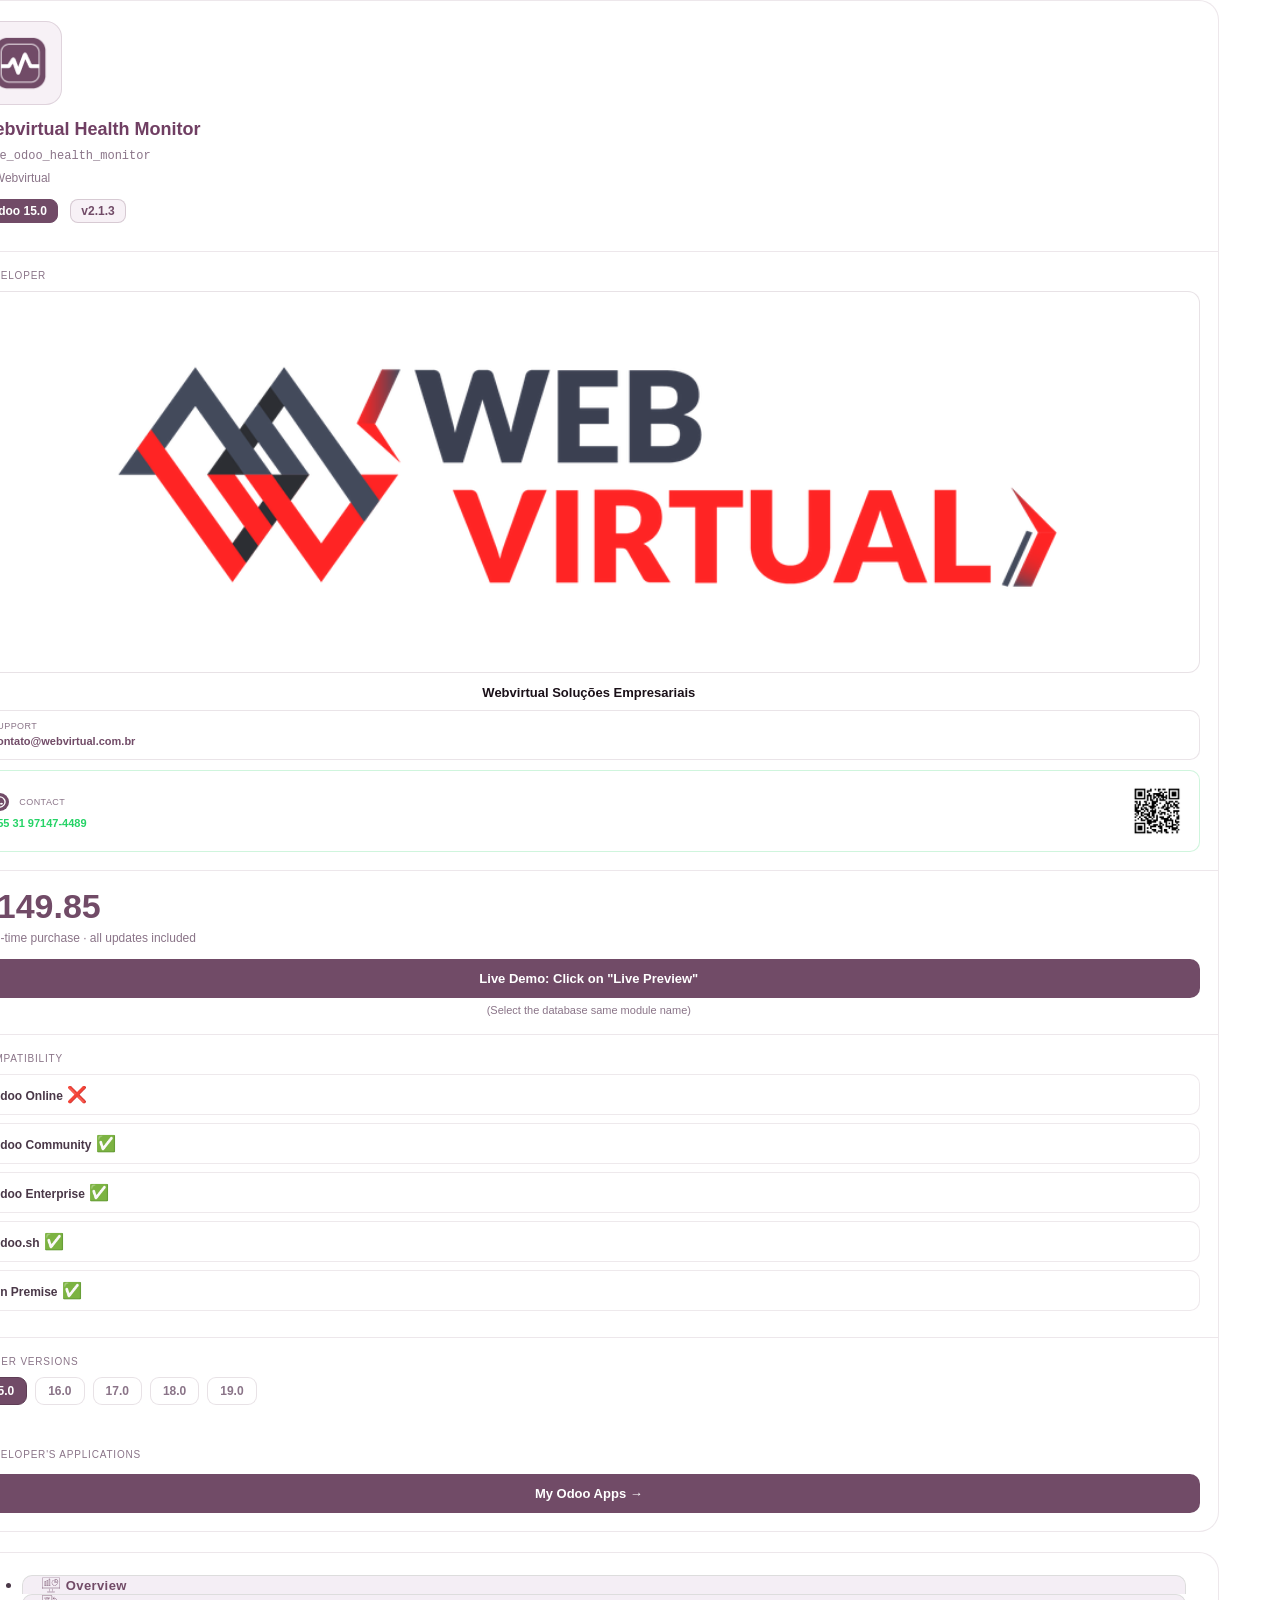
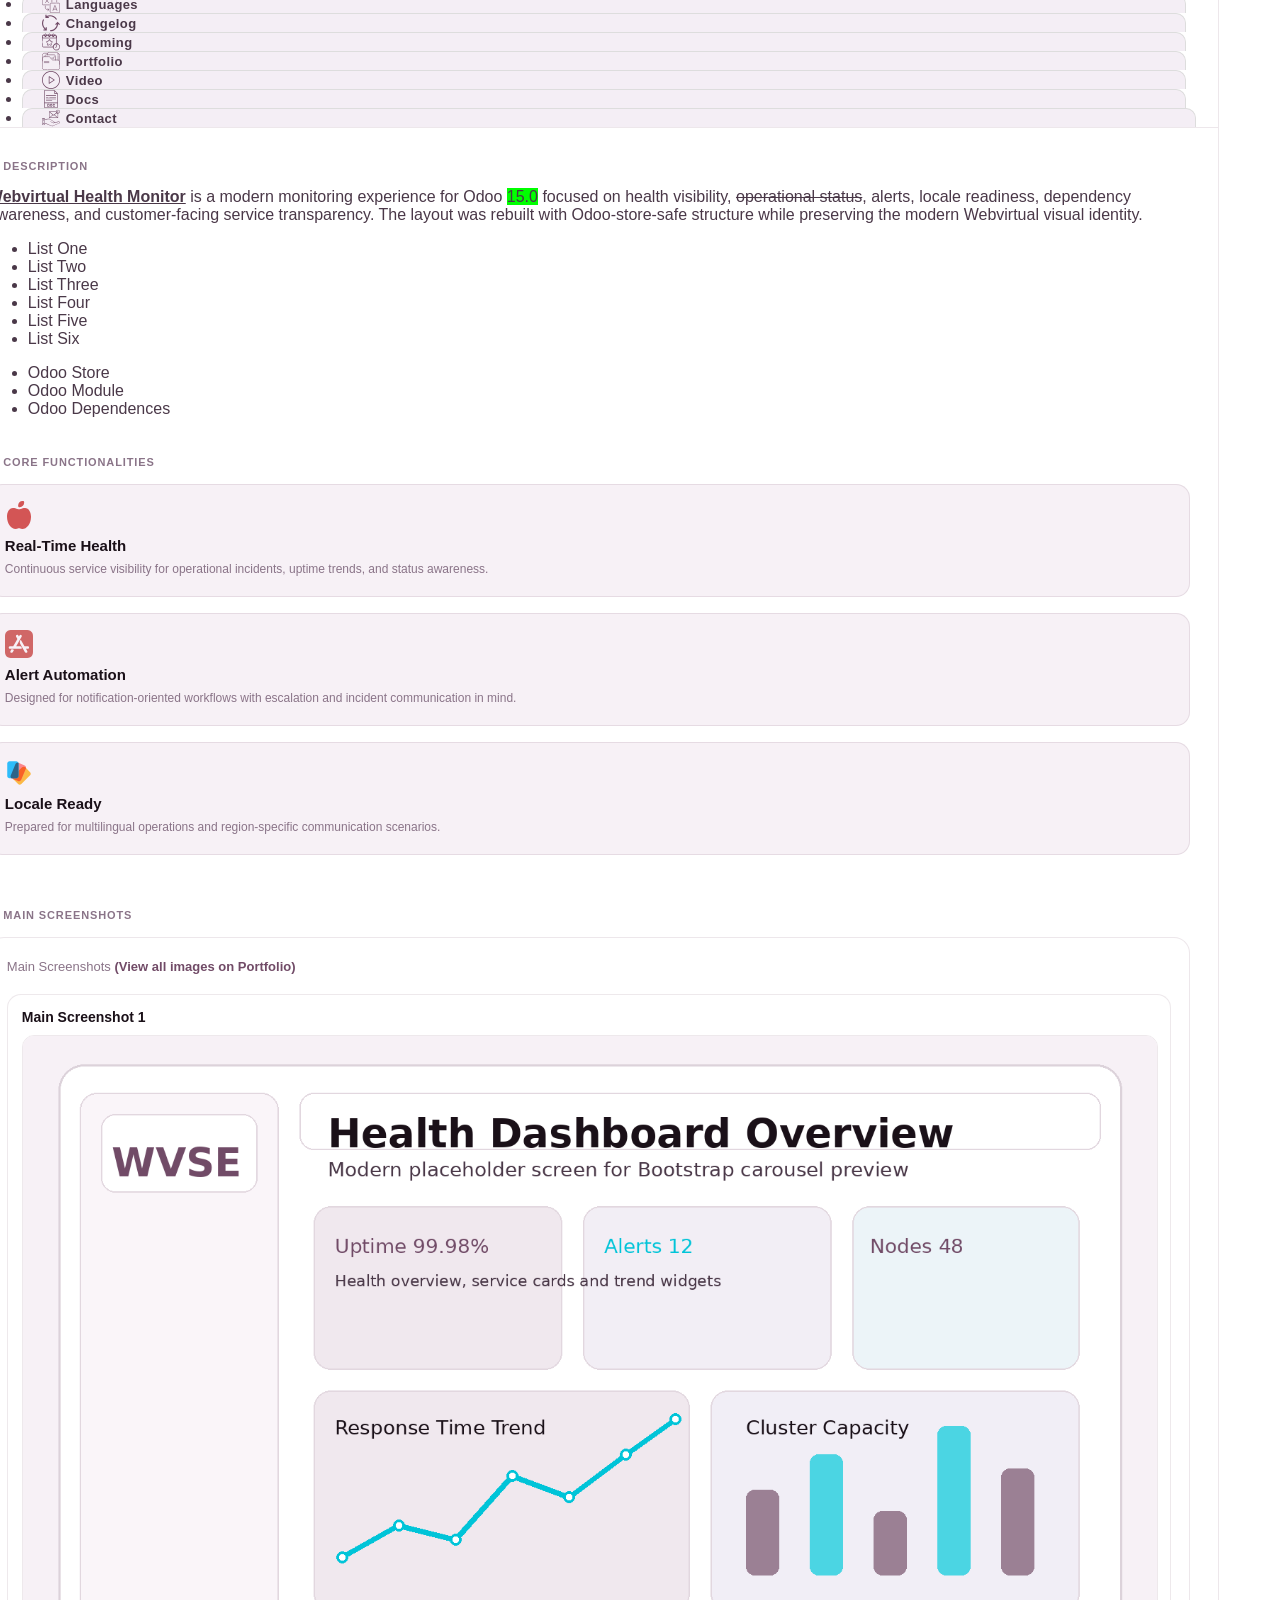
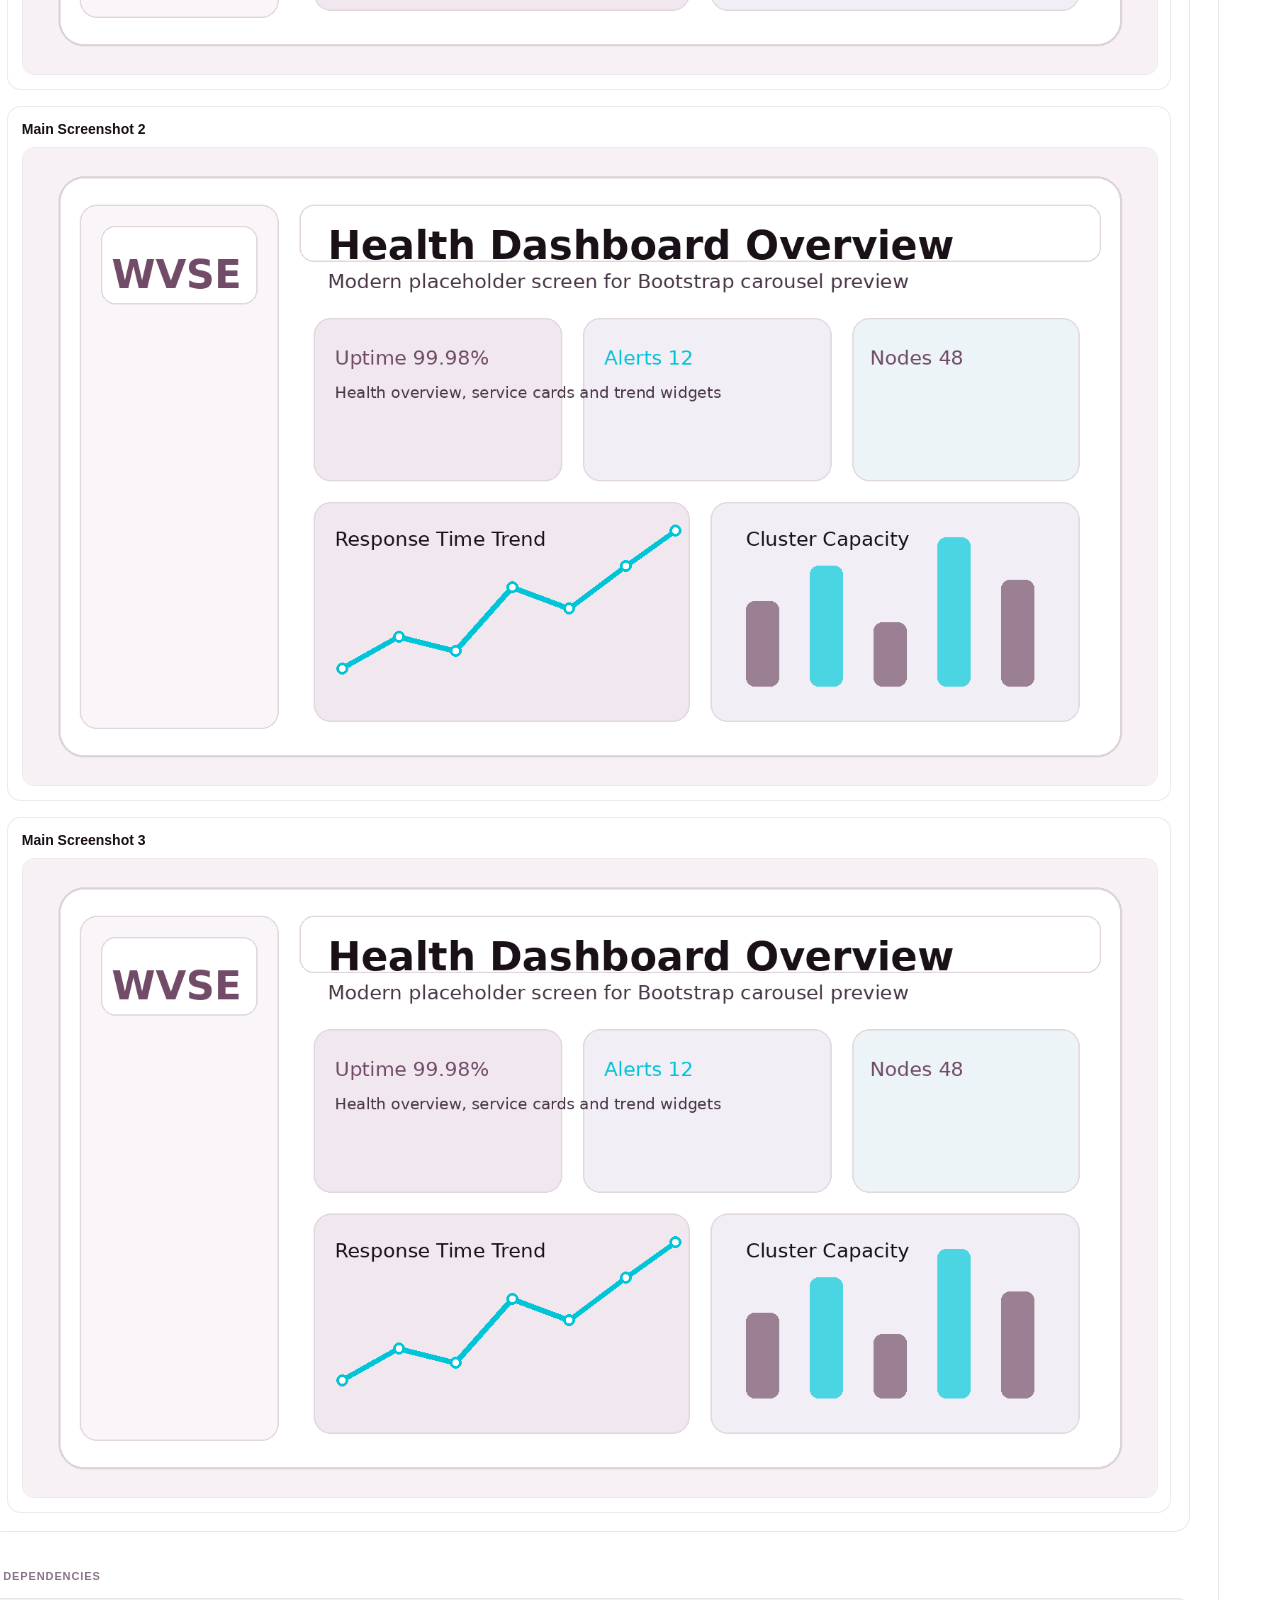
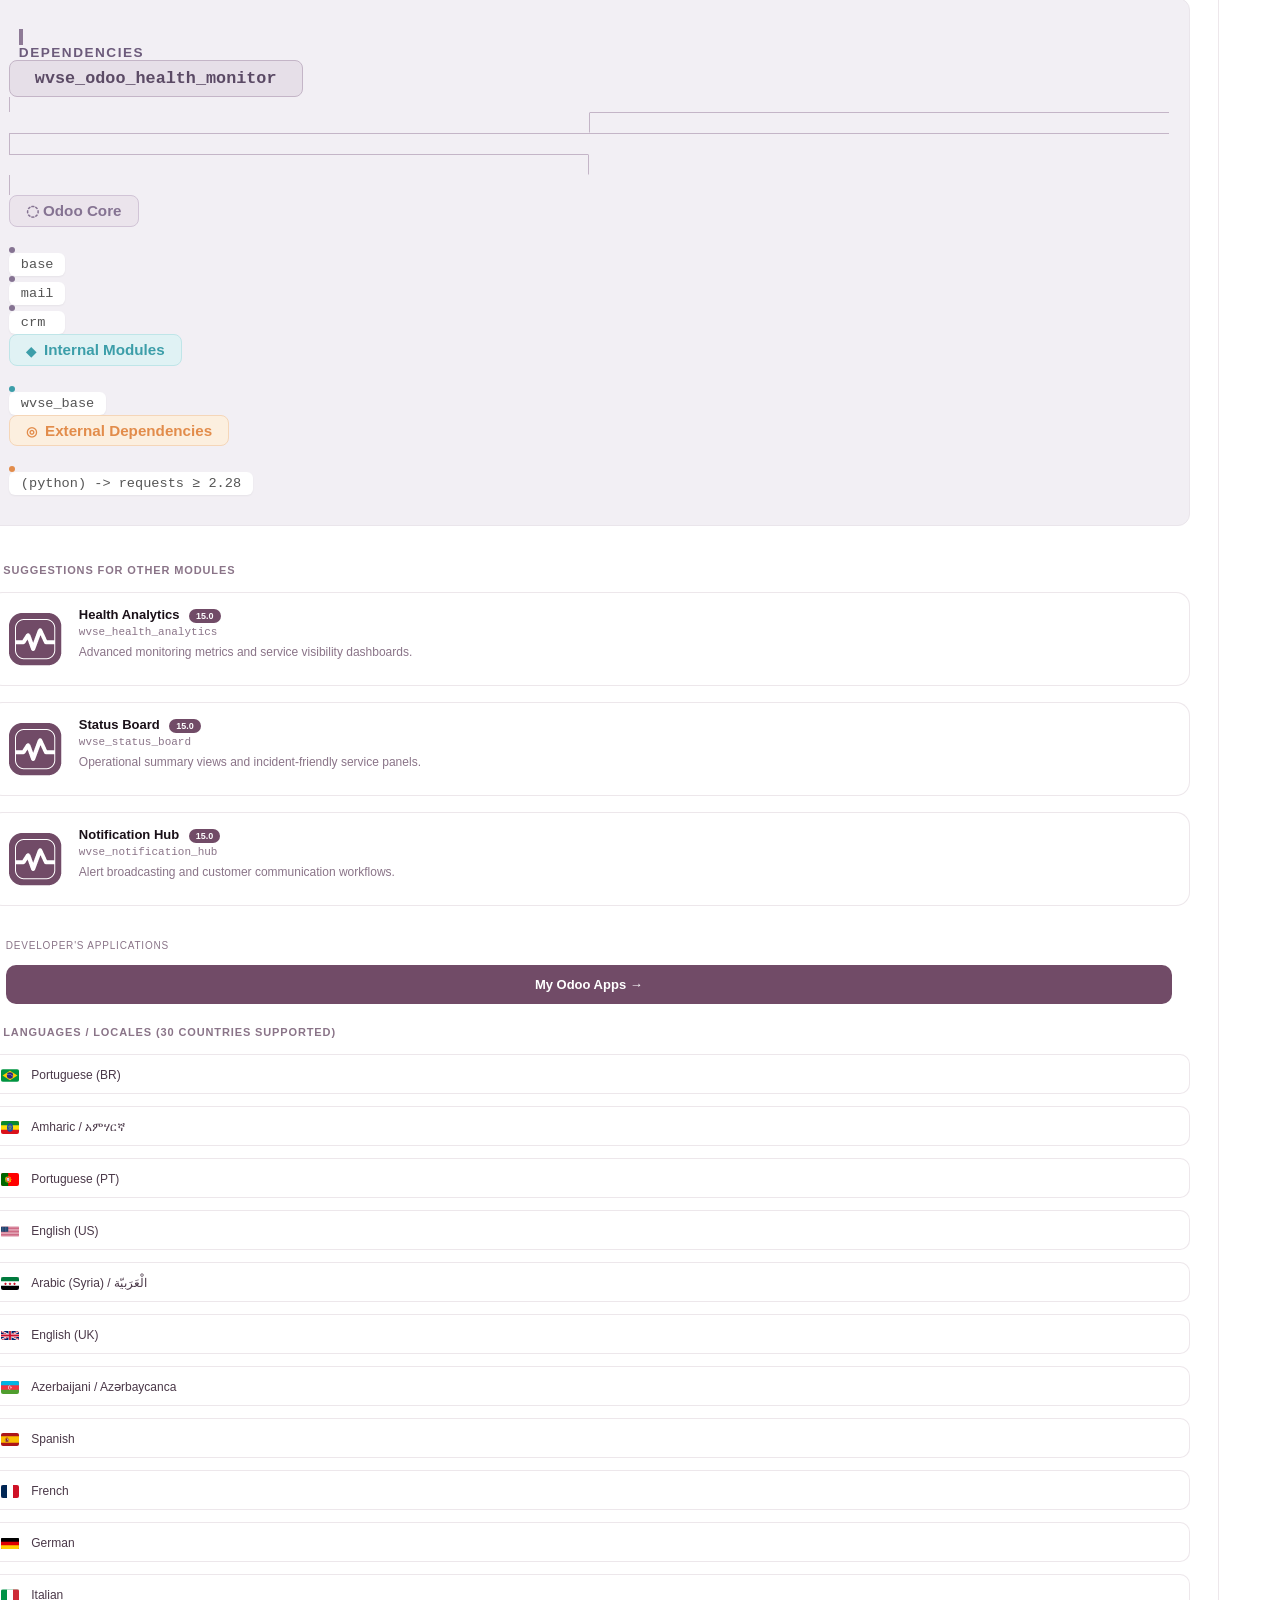
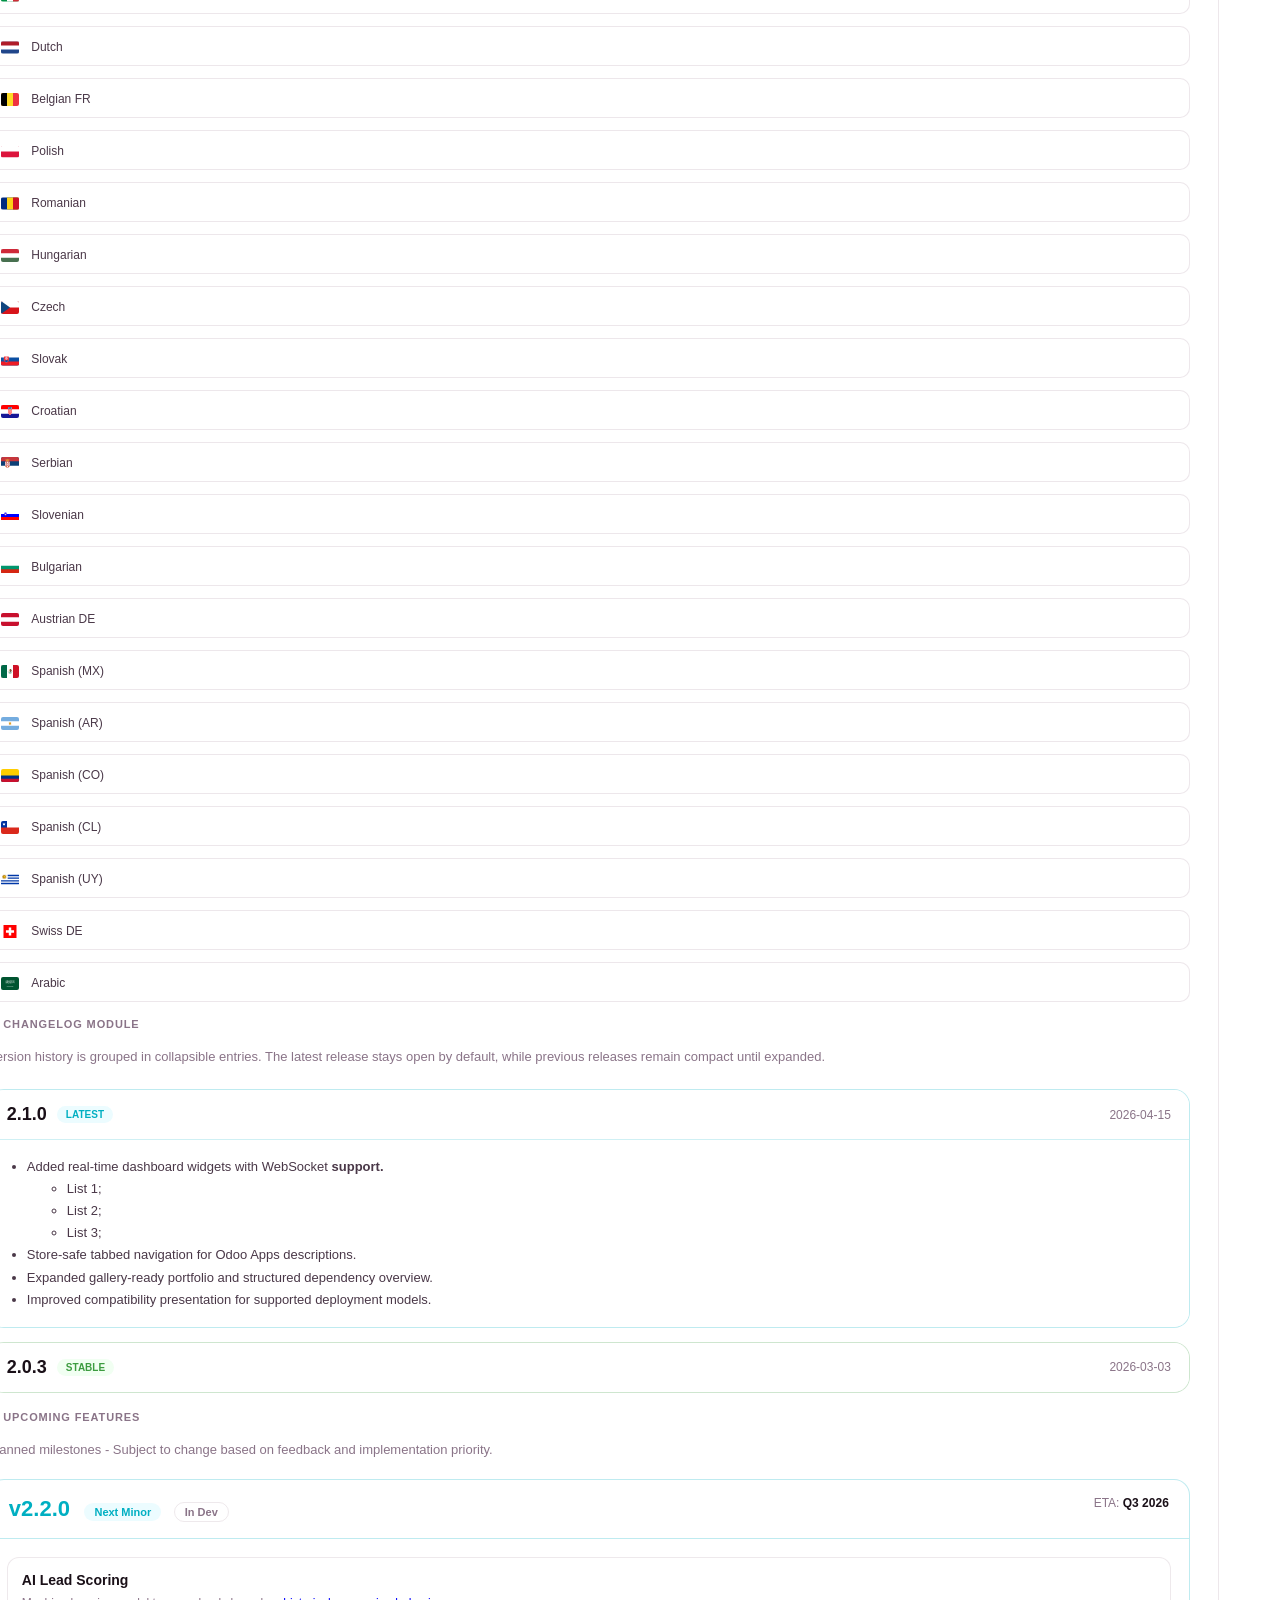
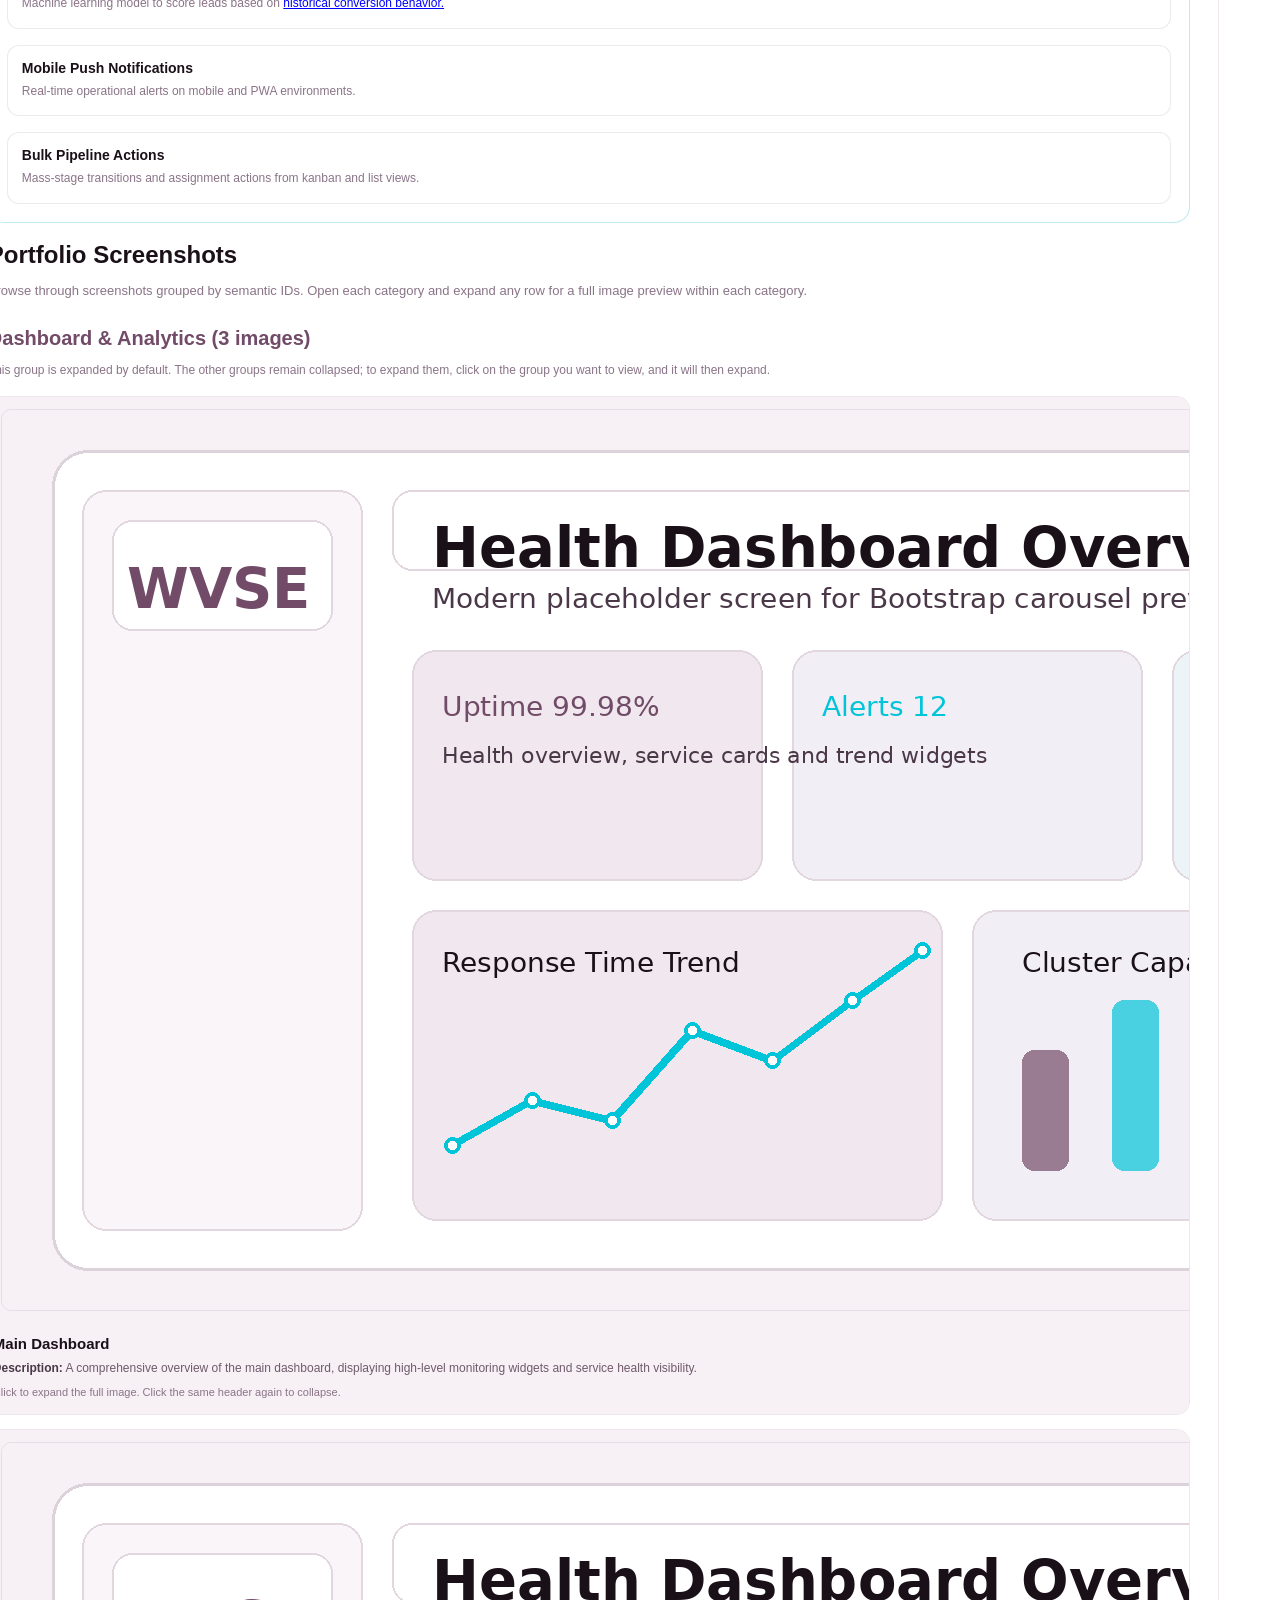
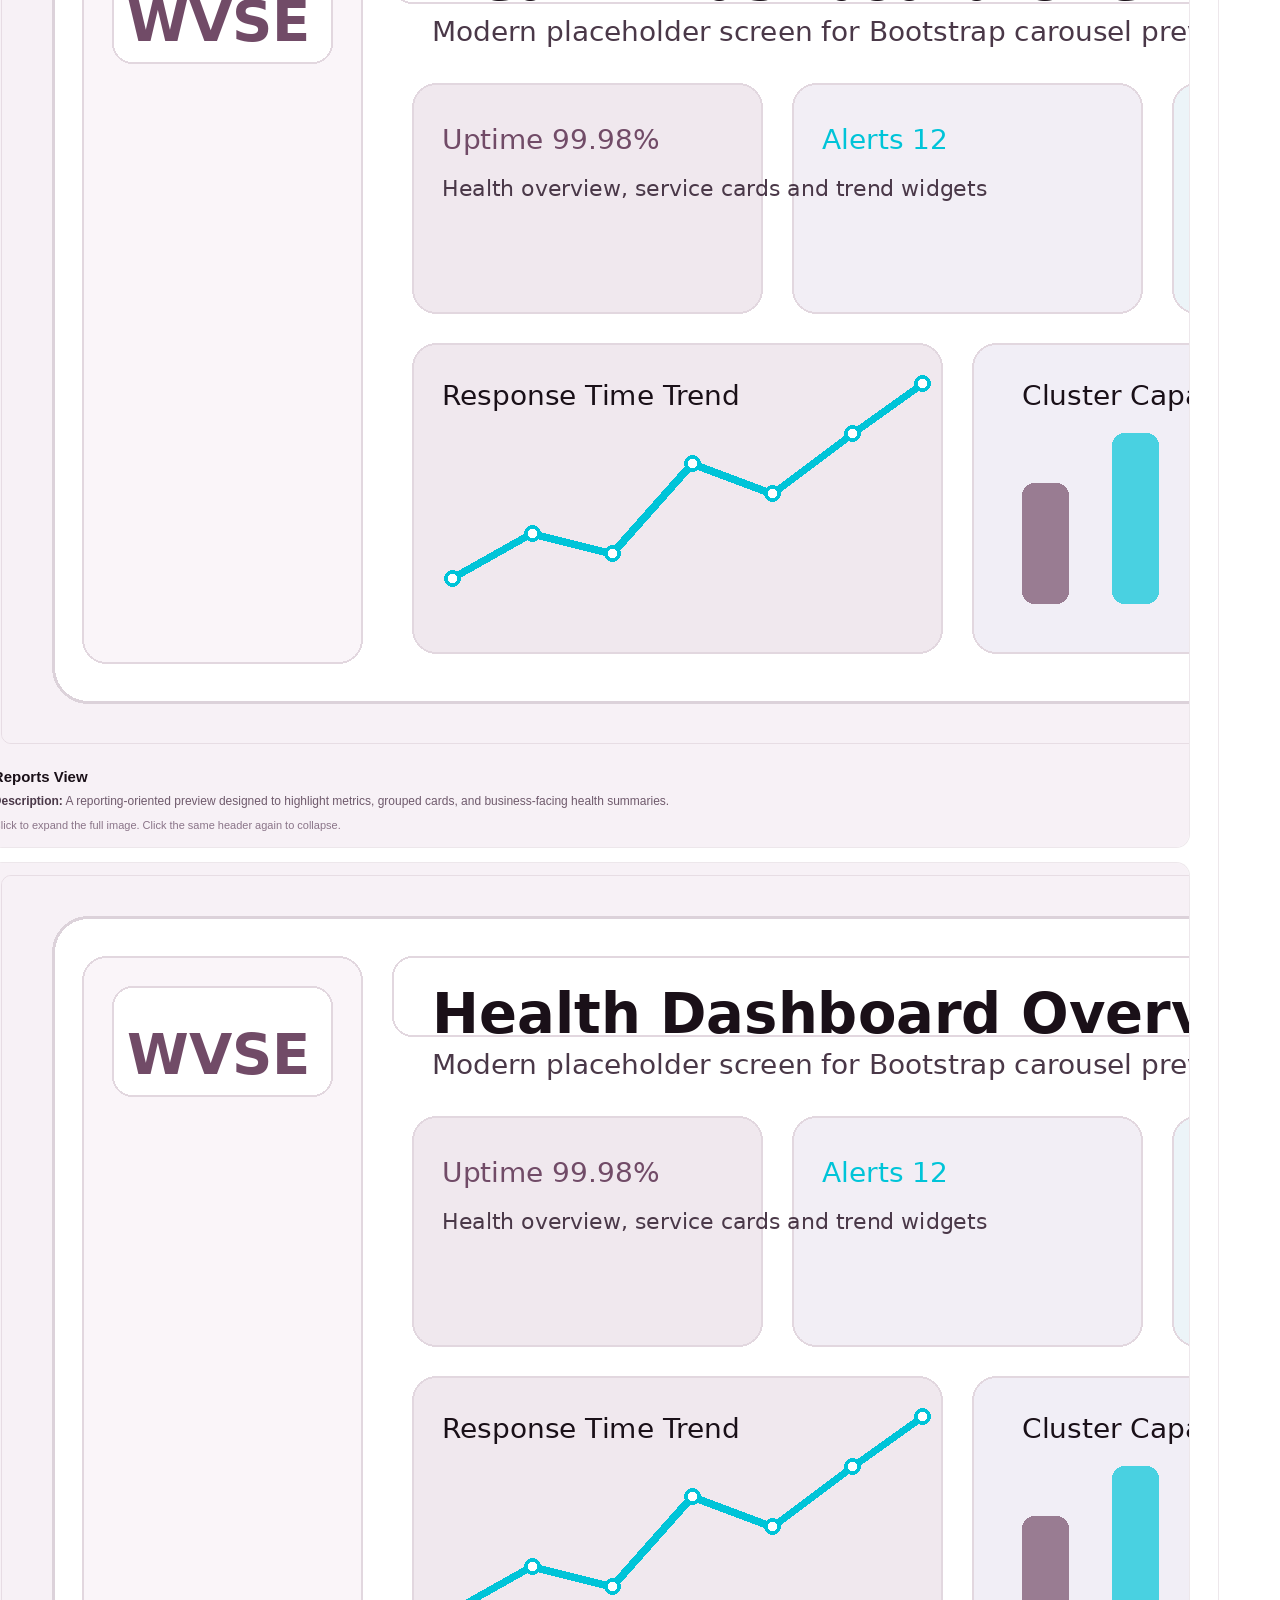
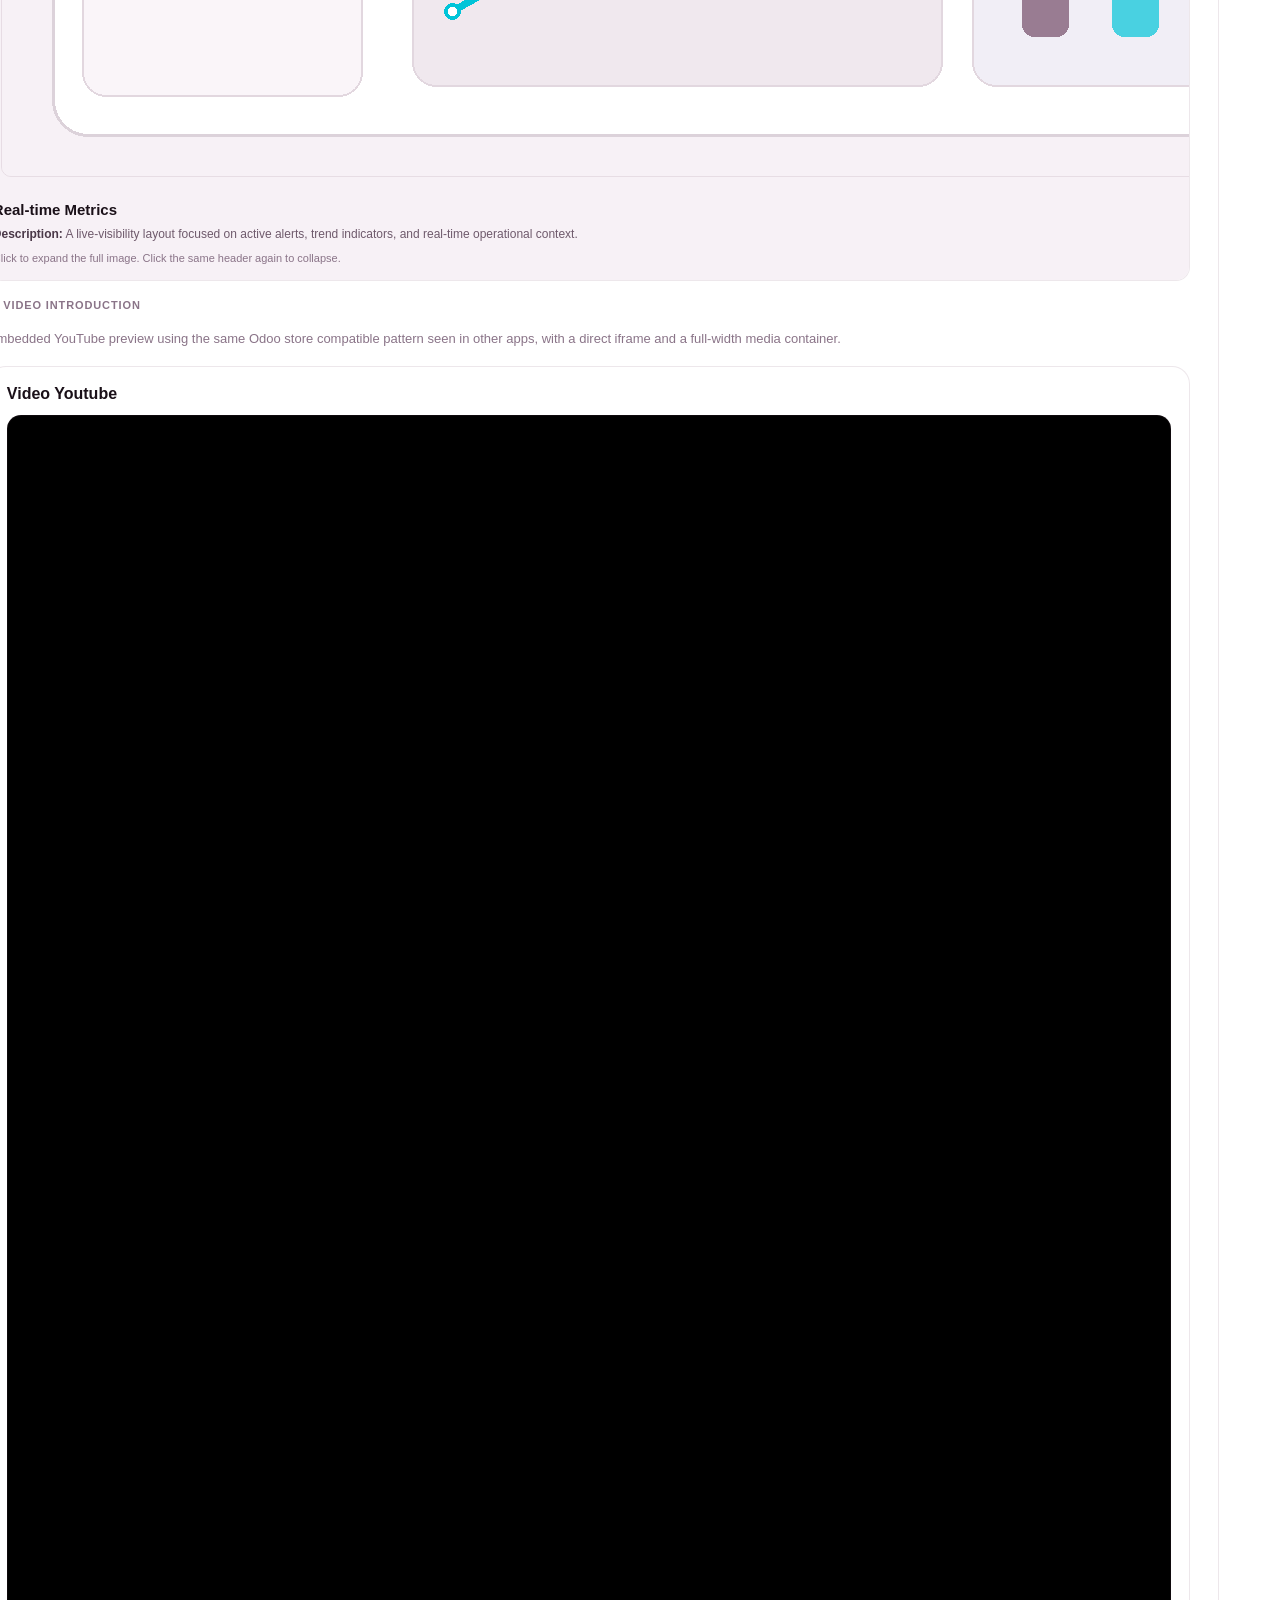
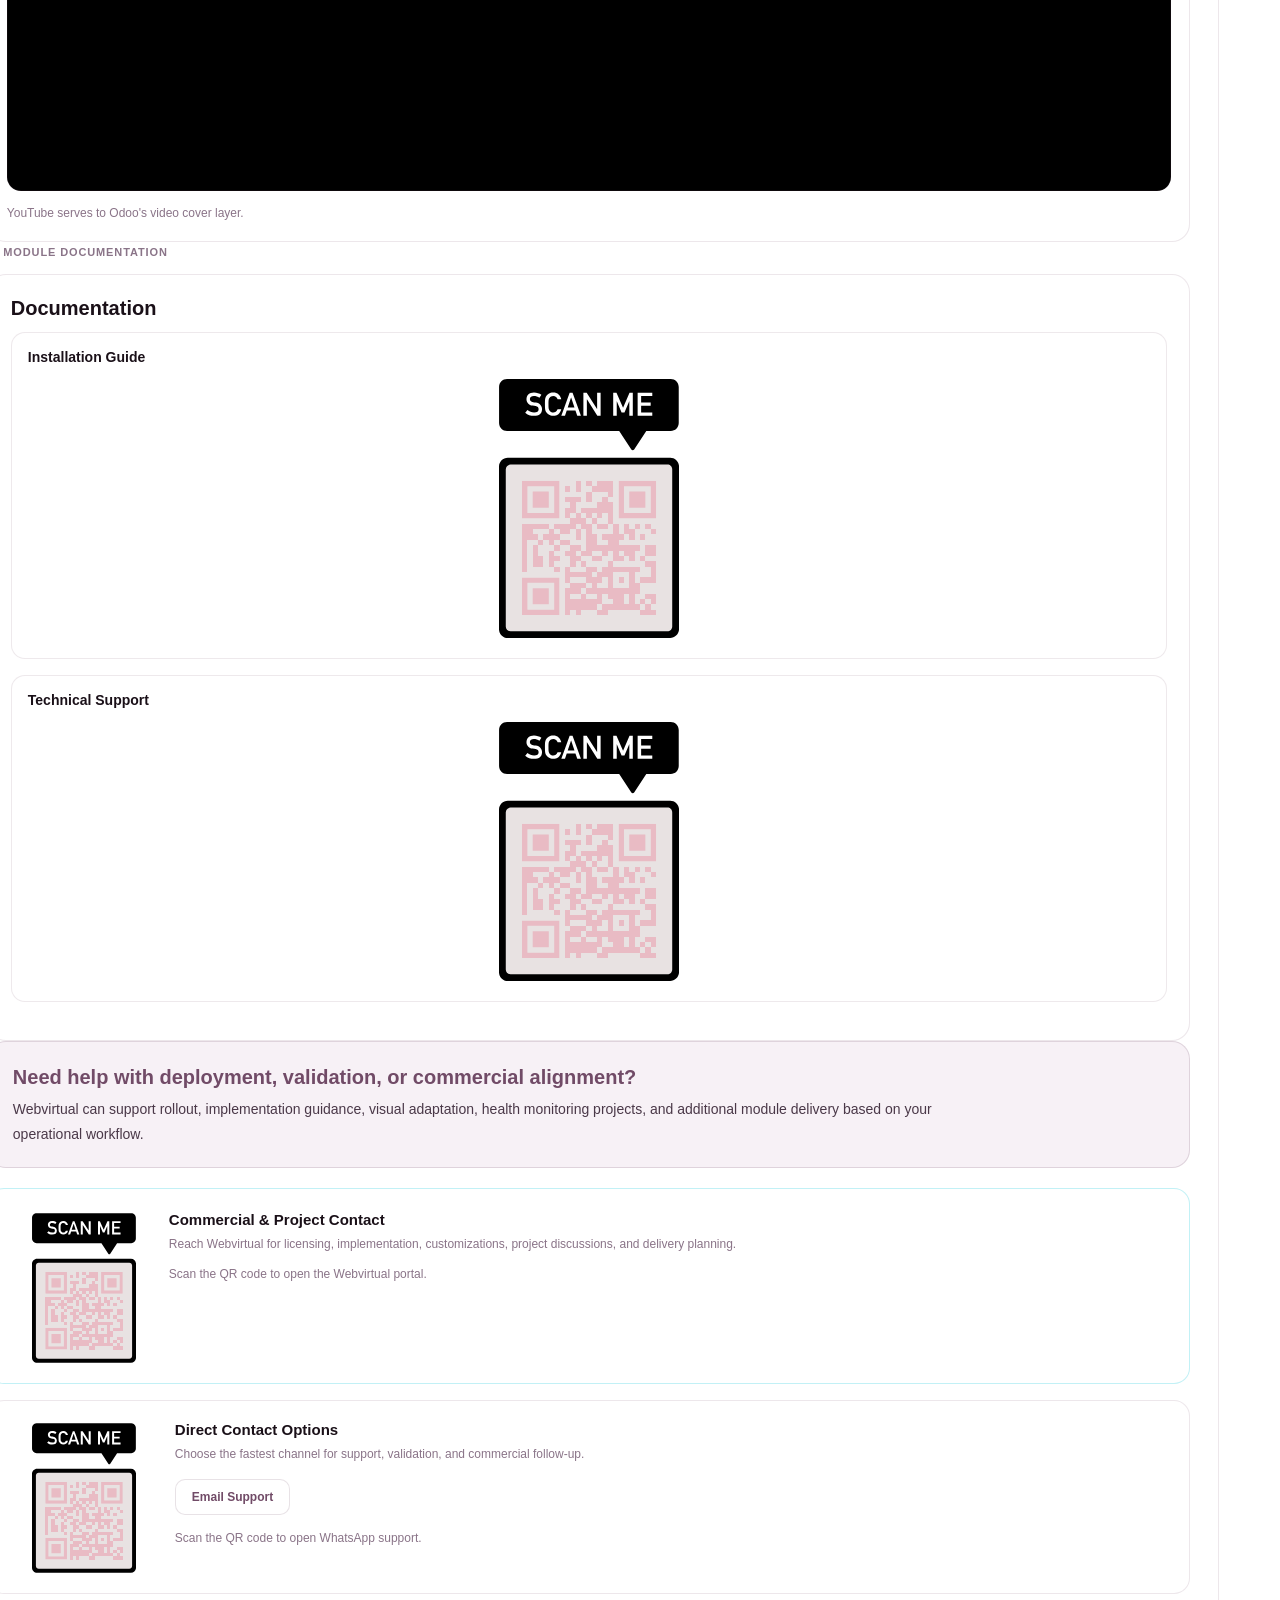
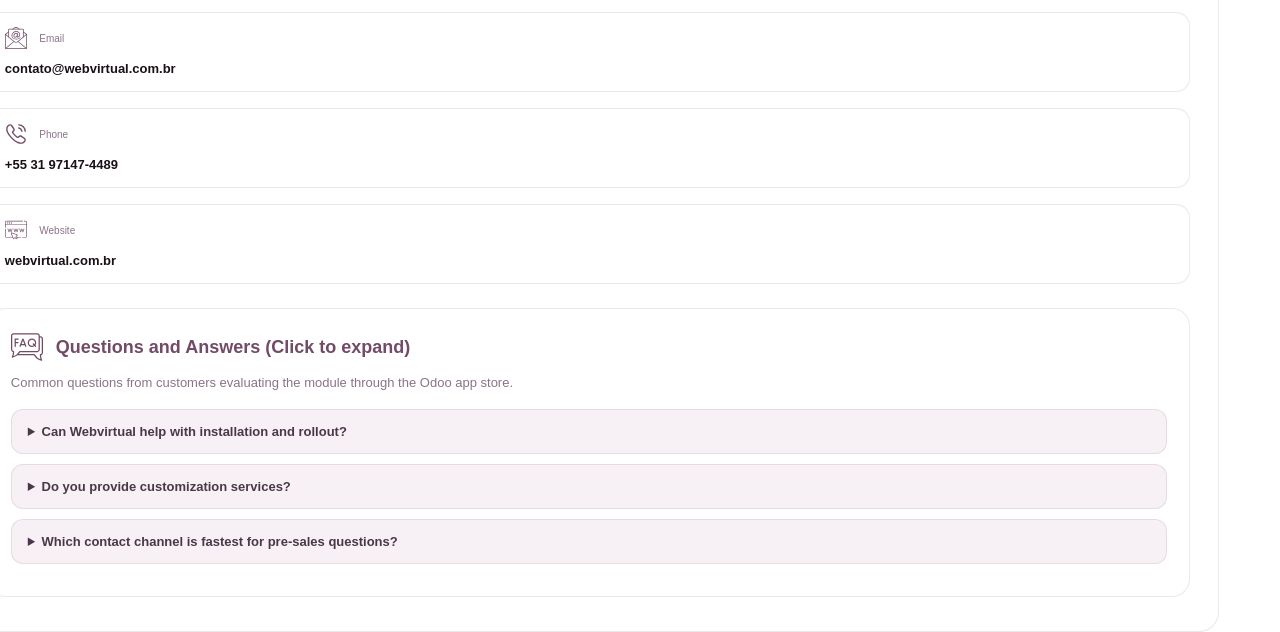
==== wvse_odoo_health_monitor/static/description/index.html @ 71763ac0 "Update index.html" ====
<!DOCTYPE html>
<html lang="en">
  <head>
    <meta charset="utf-8">
    <meta content="width=device-width, initial-scale=1.0" name="viewport">
    <title>Odoo Module Description</title>
  </head>
  <body style="margin:0;padding:0;font-family:Arial,Helvetica,sans-serif;color:#4A3848;background-color:#FFFFFF;">
    <div id="wvse-main" style="margin: 0 calc(48% - 52vw); width: 100vw; display: flex; justify-content: center;">
      <div class="container-fluid" id="wvse-root" style="width: 100%; max-width: 1540px !important; padding: 0 15px;">
        <div class="row" id="wvse_el_0001" style="margin-left:0;margin-right:0;">
          <div class="col-12 col-lg-3" id="wvse_sidebar_col" style="padding:0 10px 20px 10px;">
            <div id="wvse_sidebar_card" style="background-color:#FFFFFF;border:1px solid rgba(113,75,103,0.13);border-radius:20px;overflow:hidden;">
              <div id="wvse_module_section" style="padding:20px 18px;border-bottom:1px solid rgba(113,75,103,0.13);">
                <div id="wvse_module_icon_wrap" style="width:62px;height:62px;border:1px solid rgba(113,75,103,0.18);border-radius:16px;padding:10px;margin-bottom:14px;background-color:#F7F1F6;">
                  <img alt="Module icon" id="wvse_module_icon" src="./icon.png" style="display:block;width:100%;height:auto;">
                </div>
                <div id="wvse_module_title" style="font-size:18px;line-height:1.12;font-weight:800;color:#703f63;overflow-wrap:anywhere;word-break:break-word;">Webvirtual Health Monitor</div>
                <div id="wvse_module_technical_name" style="font-family:'Courier New',monospace;font-size:12px;line-height:1.5;color:#8A7488;margin-top:8px;overflow-wrap:anywhere;word-break:break-word;">wvse_odoo_health_monitor</div>
                <div id="wvse_module_author" style="font-size:12px;color:#8A7488;margin-top:6px;">by Webvirtual</div>
                <div id="wvse_module_badges" style="margin-top:14px;">
                  <span id="wvse_module_badge_odoo" style="display:inline-block;padding:4px 10px;margin-right:8px;margin-bottom:8px;border-radius:8px;background-color:#714B67;color:#FFFFFF;font-size:12px;font-weight:700;border:1px solid #714B67;">Odoo 15.0</span>
                  <span id="wvse_module_badge_version" style="display:inline-block;padding:4px 10px;margin-bottom:8px;border-radius:8px;background-color:#F7F1F6;color:#714B67;font-size:12px;font-weight:700;border:1px solid rgba(113,75,103,0.24);">v2.1.3</span>
                </div>
              </div>
              <div id="wvse_developer_section" style="padding:18px;border-bottom:1px solid rgba(113,75,103,0.13);">
                <div id="wvse_developer_label" style="font-size:10px;letter-spacing:.08em;text-transform:uppercase;color:#8A7488;margin-bottom:10px;">Developer</div>
                <div id="wvse_developer_logo_wrap" style="border:1px solid rgba(113,75,103,0.16);border-radius:12px;padding:14px;margin-bottom:12px;background-color:#FFFFFF;">
                  <img alt="Webvirtual logo" id="wvse_developer_logo" src="./images/contact/developer_logo.png" style="display:block;width:100%;height:auto;">
                </div>
                <div id="wvse_developer_name" style="font-size:13px;font-weight:700;color:#1A1018;margin-bottom:10px;text-align: center;">Webvirtual Soluções Empresariais</div>
                <div id="wvse_developer_contact_card" style="border:1px solid rgba(113,75,103,0.15);border-radius:10px;padding:10px 12px;margin-bottom:10px;background-color:#FFFFFF;">
                  <div id="wvse_developer_contact_label" style="font-size:9px;letter-spacing:.05em;text-transform:uppercase;color:#8A7488;">Support</div>
                  <a href="mailto:contato@webvirtual.com.br" id="wvse_developer_contact_mail_sidebar" style="display:inline-block;font-size:11px;color:#714B67;font-weight:600;text-decoration:none;overflow-wrap:anywhere;word-break:break-word;">contato@webvirtual.com.br</a>
                </div>
                <div id="wvse_developer_whatsapp_card" style="display:flex;align-items:center;justify-content:space-between;gap:12px;border:1px solid rgba(37,211,102,0.22);border-radius:10px;padding:10px 12px;background-color:#FFFFFF;">
                  <div id="wvse_developer_whatsapp_left" style="min-width:0;flex:1;">
                    <div id="wvse_el_0002" style="margin-bottom:6px;">
                      <img alt="WhatsApp" id="wvse_developer_whatsapp_icon" src="./icons/default/whatsapp.svg" style="display:inline-block;width:18px;height:18px;vertical-align:middle;margin-right:6px;">
                      <span id="wvse_el_0003" style="font-size:9px;letter-spacing:.05em;text-transform:uppercase;color:#8A7488;vertical-align:middle;">Contact</span>
                    </div>
                    <div id="wvse_phone_sidebar" style="font-size:11px;color:#25D366;font-weight:700;">+55 31 97147-4489</div>
                  </div>
                  <div id="wvse_developer_whatsapp_qr_wrap" style="flex-shrink:0;width:60px;height:60px;border-radius:8px;overflow:hidden;margin-left:20px;display:flex;align-items:center;justify-content:center;">
                    <img alt="WhatsApp QR Code" id="wvse_developer_whatsapp_qr" src="./images/contact/whatsapp_qr.jpg" style="display:block;width:60px;height:60px;object-fit:contain;">
                  </div>
                </div>
              </div>
              <div id="wvse_price_section" style="padding:18px;border-bottom:1px solid rgba(113,75,103,0.13);">
                <div id="wvse_price_value" style="font-size:34px;line-height:1;font-weight:800;color:#714B67;">$149.85</div>
                <div id="wvse_price_note" style="font-size:12px;color:#8A7488;margin-top:8px;">One-time purchase · all updates included</div>
                <div id="wvse_demo_live_wrapper" style="margin-top: 14px; text-align: center;">
                  <div id="wvse_demo_live_link" style="display: block; padding: 12px 14px; border-radius: 10px; background-color: #714B67; color: #FFFFFF; font-size: 13px; font-weight: 700; text-align: center; box-sizing: border-box;">Live Demo: Click on "Live Preview"</div>
                  <div id="wvse_demo_live_hint" style="font-size: 11px; color: #8A7488; margin-top: 6px; font-weight: 400;">(Select the database same module name)</div>
                </div>
              </div>
              <div id="wvse_compatibility_section" style="padding:18px;border-bottom:1px solid rgba(113,75,103,0.13);">
                <div id="wvse_compatibility_label" style="font-size:10px;letter-spacing:.08em;text-transform:uppercase;color:#8A7488;margin-bottom:10px;">Compatibility</div>
                <div class="row" id="wvse_compatibility_list" style="margin-left:-4px;margin-right:-4px;"><div class="col-12" id="wvse_compatibility_item" style="padding:0 4px 8px 4px;">
                  <div id="wvse_el_compatibility_box" style="border:1px solid rgba(113,75,103,0.12);border-radius:10px;padding:10px 12px;background-color:#FFFFFF;">
                    <span id="wvse_el_compatibility_name" style="font-size:12px;color:#4A3848;font-weight:600;">Odoo Online</span>
                    <span id="wvse_el_compatibility_value" style="font-size:16px;">❌</span>
                  </div>
                </div><div class="col-12" id="wvse_compatibility_item" style="padding:0 4px 8px 4px;">
                  <div id="wvse_el_compatibility_box" style="border:1px solid rgba(113,75,103,0.12);border-radius:10px;padding:10px 12px;background-color:#FFFFFF;">
                    <span id="wvse_el_compatibility_name" style="font-size:12px;color:#4A3848;font-weight:600;">Odoo Community</span>
                    <span id="wvse_el_compatibility_value" style="font-size:16px;">✅</span>
                  </div>
                </div><div class="col-12" id="wvse_compatibility_item" style="padding:0 4px 8px 4px;">
                  <div id="wvse_el_compatibility_box" style="border:1px solid rgba(113,75,103,0.12);border-radius:10px;padding:10px 12px;background-color:#FFFFFF;">
                    <span id="wvse_el_compatibility_name" style="font-size:12px;color:#4A3848;font-weight:600;">Odoo Enterprise</span>
                    <span id="wvse_el_compatibility_value" style="font-size:16px;">✅</span>
                  </div>
                </div><div class="col-12" id="wvse_compatibility_item" style="padding:0 4px 8px 4px;">
                  <div id="wvse_el_compatibility_box" style="border:1px solid rgba(113,75,103,0.12);border-radius:10px;padding:10px 12px;background-color:#FFFFFF;">
                    <span id="wvse_el_compatibility_name" style="font-size:12px;color:#4A3848;font-weight:600;">Odoo.sh</span>
                    <span id="wvse_el_compatibility_value" style="font-size:16px;">✅</span>
                  </div>
                </div><div class="col-12" id="wvse_compatibility_item" style="padding:0 4px 8px 4px;">
                  <div id="wvse_el_compatibility_box" style="border:1px solid rgba(113,75,103,0.12);border-radius:10px;padding:10px 12px;background-color:#FFFFFF;">
                    <span id="wvse_el_compatibility_name" style="font-size:12px;color:#4A3848;font-weight:600;">On Premise</span>
                    <span id="wvse_el_compatibility_value" style="font-size:16px;">✅</span>
                  </div>
                </div></div>
              </div>
              <div id="wvse_versions_section" style="padding:18px;"><div id="wvse_versions_label" style="font-size:10px;letter-spacing:.08em;text-transform:uppercase;color:#8A7488;margin-bottom:10px;">Other Versions</div>
                <span id="wvse_version_active" style="display:inline-block;padding:6px 12px;margin-right:8px;margin-bottom:8px;border-radius:9px;font-size:12px;font-weight:700;border:1px solid #5E3D55;background-color:#714B67;color:#FFFFFF;">15.0</span><a href="https://apps.odoo.com/apps/modules/16.0/wvse_odoo_health_monitor" id="wvse_other_version" style="display:inline-block;padding:6px 12px;margin-right:8px;margin-bottom:8px;border-radius:9px;font-size:12px;font-weight:700;border:1px solid rgba(113,75,103,0.16);color:#8A7488;background-color:#FFFFFF;text-decoration:none;" target="_blank">16.0</a><a href="https://apps.odoo.com/apps/modules/17.0/wvse_odoo_health_monitor" id="wvse_other_version" style="display:inline-block;padding:6px 12px;margin-right:8px;margin-bottom:8px;border-radius:9px;font-size:12px;font-weight:700;border:1px solid rgba(113,75,103,0.16);color:#8A7488;background-color:#FFFFFF;text-decoration:none;" target="_blank">17.0</a><a href="https://apps.odoo.com/apps/modules/18.0/wvse_odoo_health_monitor" id="wvse_other_version" style="display:inline-block;padding:6px 12px;margin-right:8px;margin-bottom:8px;border-radius:9px;font-size:12px;font-weight:700;border:1px solid rgba(113,75,103,0.16);color:#8A7488;background-color:#FFFFFF;text-decoration:none;" target="_blank">18.0</a><a href="https://apps.odoo.com/apps/modules/19.0/wvse_odoo_health_monitor" id="wvse_other_version" style="display:inline-block;padding:6px 12px;margin-right:8px;margin-bottom:8px;border-radius:9px;font-size:12px;font-weight:700;border:1px solid rgba(113,75,103,0.16);color:#8A7488;background-color:#FFFFFF;text-decoration:none;" target="_blank">19.0</a></div>
              <div id="wvse_myapps_sidebar_section" style="padding:18px;">
                <div id="wvse_myapps_sidebar_label" style="font-size:10px;letter-spacing:.08em;text-transform:uppercase;color:#8A7488;margin-bottom:10px;">Developer's Applications</div>
                <a href="https://apps.odoo.com/apps/modules/browse?author=Webvirtual" id="wvse_my_apps_link" style="display:block; margin-top:14px; padding:12px 14px; border-radius:10px; background-color:#714B67; color:#FFFFFF; font-size:13px; font-weight:700; text-align:center; text-decoration:none" target="_blank">My Odoo Apps →</a>
              </div>
            </div>
          </div>
          <div class="col-12 col-lg-9" id="wvse_content_col" style="padding:0 10px;">
            <div id="wvse_content_card" style="background-color:#FFFFFF;border:1px solid rgba(113,75,103,0.13);border-radius:20px;overflow:hidden;">
              <div id="wvse_tabs_wrap" style="padding:22px 22px 0 22px;border-bottom:1px solid rgba(113,75,103,0.13);">
                <ul class="nav nav-tabs" data-tabs="tabs" id="wvse_tabs_nav" role="tablist" style="border:none;background-color:unset;margin:0 auto;">
                  <li class="nav-item" id="wvse_nav_item_overview" role="presentation" style="border-top-right-radius:10px;border-top-left-radius:10px;background-color:#F4EEF5;margin-right:10px;border:1px solid #ddd;border-bottom:0;">
                    <a aria-selected="true" class="nav-link active" data-bs-toggle="tab" data-toggle="tab" href="#wvse-tab-overview" id="wvse_tab_link_overview" style="font-family:Arial,Helvetica,sans-serif;font-weight:700;font-size:13px;letter-spacing:.03em;padding:11px 18px;border-top-left-radius:10px;border-top-right-radius:10px;color:#714B67;border:1px solid transparent;text-decoration:none;">
                      <img alt="Overview icon" id="wvse_tab_icon_overview" src="./icons/default/overview.svg" style="width:18px;margin-top:-3px;margin-right:6px;vertical-align:middle;">Overview </a>
                  </li>
                  <li class="nav-item" id="wvse_nav_item_languages" role="presentation" style="border-top-right-radius:10px;border-top-left-radius:10px;background-color:#F4EEF5;margin-right:10px;border:1px solid #ddd;border-bottom:0;">
                    <a aria-selected="false" class="nav-link" data-bs-toggle="tab" data-toggle="tab" href="#wvse-tab-languages" id="wvse_tab_link_languages" style="font-family:Arial,Helvetica,sans-serif;font-weight:700;font-size:13px;letter-spacing:.03em;padding:11px 18px;border-top-left-radius:10px;border-top-right-radius:10px;color:#4A3848;border:1px solid transparent;text-decoration:none;">
                      <img alt="Languages icon" id="wvse_tab_icon_languages" src="./icons/default/languages.svg" style="width:18px;margin-top:-3px;margin-right:6px;vertical-align:middle;">Languages </a>
                  </li>
                  <li class="nav-item" id="wvse_nav_item_changelog" role="presentation" style="border-top-right-radius:10px;border-top-left-radius:10px;background-color:#F4EEF5;margin-right:10px;border:1px solid #ddd;border-bottom:0;">
                    <a aria-selected="false" class="nav-link" data-bs-toggle="tab" data-toggle="tab" href="#wvse-tab-changelog" id="wvse_tab_link_changelog" style="font-family:Arial,Helvetica,sans-serif;font-weight:700;font-size:13px;letter-spacing:.03em;padding:11px 18px;border-top-left-radius:10px;border-top-right-radius:10px;color:#4A3848;border:1px solid transparent;text-decoration:none;">
                      <img alt="Changelog icon" id="wvse_tab_icon_changelog" src="./icons/default/changelog.svg" style="width:18px;margin-top:-3px;margin-right:6px;vertical-align:middle;">Changelog </a>
                  </li>
                  <li class="nav-item" id="wvse_nav_item_upcoming" role="presentation" style="border-top-right-radius:10px;border-top-left-radius:10px;background-color:#F4EEF5;margin-right:10px;border:1px solid #ddd;border-bottom:0;">
                    <a aria-selected="false" class="nav-link" data-bs-toggle="tab" data-toggle="tab" href="#wvse-tab-upcoming" id="wvse_tab_link_upcoming" style="font-family:Arial,Helvetica,sans-serif;font-weight:700;font-size:13px;letter-spacing:.03em;padding:11px 18px;border-top-left-radius:10px;border-top-right-radius:10px;color:#4A3848;border:1px solid transparent;text-decoration:none;">
                      <img alt="Upcoming icon" id="wvse_tab_icon_upcoming" src="./icons/default/upcoming.svg" style="width:18px;margin-top:-3px;margin-right:6px;vertical-align:middle;">Upcoming </a>
                  </li>
                  <li class="nav-item" id="wvse_nav_item_portfolio" role="presentation" style="border-top-right-radius:10px;border-top-left-radius:10px;background-color:#F4EEF5;margin-right:10px;border:1px solid #ddd;border-bottom:0;">
                    <a aria-selected="false" class="nav-link" data-bs-toggle="tab" data-toggle="tab" href="#wvse-tab-portfolio" id="wvse_tab_link_portfolio" style="font-family:Arial,Helvetica,sans-serif;font-weight:700;font-size:13px;letter-spacing:.03em;padding:11px 18px;border-top-left-radius:10px;border-top-right-radius:10px;color:#4A3848;border:1px solid transparent;text-decoration:none;">
                      <img alt="Portfolio icon" id="wvse_tab_icon_portfolio" src="./icons/default/portfolio.svg" style="width:18px;margin-top:-3px;margin-right:6px;vertical-align:middle;">Portfolio </a>
                  </li>
                  <li class="nav-item" id="wvse_nav_item_video" role="presentation" style="border-top-right-radius:10px;border-top-left-radius:10px;background-color:#F4EEF5;margin-right:10px;border:1px solid #ddd;border-bottom:0;">
                    <a aria-selected="false" class="nav-link" data-bs-toggle="tab" data-toggle="tab" href="#wvse-tab-video" id="wvse_tab_link_video" style="font-family:Arial,Helvetica,sans-serif;font-weight:700;font-size:13px;letter-spacing:.03em;padding:11px 18px;border-top-left-radius:10px;border-top-right-radius:10px;color:#4A3848;border:1px solid transparent;text-decoration:none;">
                      <img alt="Video icon" id="wvse_tab_icon_video" src="./icons/default/video.svg" style="width:18px;margin-top:-3px;margin-right:6px;vertical-align:middle;">Video </a>
                  </li>
                  <li class="nav-item" id="wvse_nav_item_docs" role="presentation" style="border-top-right-radius:10px;border-top-left-radius:10px;background-color:#F4EEF5;margin-right:10px;border:1px solid #ddd;border-bottom:0;">
                    <a aria-selected="false" class="nav-link" data-bs-toggle="tab" data-toggle="tab" href="#wvse-tab-docs" id="wvse_tab_link_docs" style="font-family:Arial,Helvetica,sans-serif;font-weight:700;font-size:13px;letter-spacing:.03em;padding:11px 18px;border-top-left-radius:10px;border-top-right-radius:10px;color:#4A3848;border:1px solid transparent;text-decoration:none;">
                      <img alt="Docs icon" id="wvse_tab_icon_docs" src="./icons/default/docs.svg" style="width:18px;margin-top:-3px;margin-right:6px;vertical-align:middle;">Docs </a>
                  </li>
                  <li class="nav-item" id="wvse_nav_item_contact" role="presentation" style="border-top-right-radius:10px;border-top-left-radius:10px;background-color:#F4EEF5;border:1px solid #ddd;border-bottom:0;">
                    <a aria-selected="false" class="nav-link" data-bs-toggle="tab" data-toggle="tab" href="#wvse-tab-contact" id="wvse_tab_link_contact" style="font-family:Arial,Helvetica,sans-serif;font-weight:700;font-size:13px;letter-spacing:.03em;padding:11px 18px;border-top-left-radius:10px;border-top-right-radius:10px;color:#4A3848;border:1px solid transparent;text-decoration:none;">
                      <img alt="Contact icon" id="wvse_tab_icon_contact" src="./icons/default/contact.svg" style="width:18px;margin-top:-3px;margin-right:6px;vertical-align:middle;">Contact </a>
                  </li>
                </ul>
              </div>
              <div class="tab-content" id="wvse_tab_content" style="padding:28px 28px 34px 28px;">
                <div aria-labelledby="wvse-tab-overview-link" class="tab-pane fade show active" id="wvse-tab-overview" role="tabpanel">
                  <section id="wvse_overview_description_section" style="margin-bottom:34px;">
                    <div id="wvse_el_0020" style="margin-bottom:14px;">
                      <span id="wvse_el_0021" style="display:inline-block;width:3px;height:14px;border-radius:2px;background-color:#714B67;vertical-align:middle;margin-right:8px;"></span>
                      <span id="wvse_el_0022" style="font-size:11px;letter-spacing:.08em;text-transform:uppercase;color:#8A7488;font-weight:700;vertical-align:middle;">Description</span>
                    </div>
                    <p id="wvse_el_0023" style="margin:0;font-size:14px;line-height:1.8;color:#4A3848;max-width:980px;"><div data-oe-version="1.2"><strong><u>Webvirtual Health Monitor</u></strong> is a modern monitoring experience for Odoo <font style="background-color: rgb(0, 255, 0);">15.0</font> focused on health visibility, <s>operational status</s>, alerts, locale readiness, dependency awareness, and customer-facing service transparency. The layout was rebuilt with Odoo-store-safe structure while preserving the modern Webvirtual visual identity.</div><ul><li>List One</li><li>List Two</li><li>List Three</li><li>List Four</li><li>List Five</li><li>List Six</li></ul><ul class="o_checklist"><li>Odoo Store</li><li class="o_checked">Odoo Module</li><li class="o_checked">Odoo Dependences</li></ul></p>
                  </section>
                  <section id="wvse_overview_functionalities_section" style="margin-bottom:34px;">
                    <div id="wvse_el_0025" style="margin-bottom:14px;">
                      <span id="wvse_el_0026" style="display:inline-block;width:3px;height:14px;border-radius:2px;background-color:#714B67;vertical-align:middle;margin-right:8px;"></span>
                      <span id="wvse_el_0027" style="font-size:11px;letter-spacing:.08em;text-transform:uppercase;color:#8A7488;font-weight:700;vertical-align:middle;">Core Functionalities</span>
                    </div>
                    <div class="row" id="wvse_el_grid_functionalities" style="margin-left:-8px;margin-right:-8px;"><div class="col-12 col-md-6 col-lg-4" id="wvse_el_grid_func_card" style="padding:0 8px 16px 8px;">
                  <div id="wvse_el_grid_func_bord" style="height:100%;border:1px solid rgba(113,75,103,0.13);border-radius:14px;padding:16px;background-color:#F7F1F6;">
                    <div id="wvse_el_func_icon" style="font-size:21px;"><img alt="Real-Time Health" src="./icons/functionalities/functionality-1.svg" style="display:block;width:28px;height:28px;object-fit:contain;"></div>
                    <div id="wvse_el_func_title" style="font-size:15px;font-weight:700;color:#1A1018;margin-top:8px;">Real-Time Health</div>
                    <div id="wvse_el_func_desc" style="font-size:12px;color:#8A7488;line-height:1.65;margin-top:6px;">Continuous service visibility for operational incidents, uptime trends, and status awareness.</div>
                  </div>
                </div><div class="col-12 col-md-6 col-lg-4" id="wvse_el_grid_func_card" style="padding:0 8px 16px 8px;">
                  <div id="wvse_el_grid_func_bord" style="height:100%;border:1px solid rgba(113,75,103,0.13);border-radius:14px;padding:16px;background-color:#F7F1F6;">
                    <div id="wvse_el_func_icon" style="font-size:21px;"><img alt="Alert Automation" src="./icons/functionalities/functionality-2.svg" style="display:block;width:28px;height:28px;object-fit:contain;"></div>
                    <div id="wvse_el_func_title" style="font-size:15px;font-weight:700;color:#1A1018;margin-top:8px;">Alert Automation</div>
                    <div id="wvse_el_func_desc" style="font-size:12px;color:#8A7488;line-height:1.65;margin-top:6px;">Designed for notification-oriented workflows with escalation and incident communication in mind.</div>
                  </div>
                </div><div class="col-12 col-md-6 col-lg-4" id="wvse_el_grid_func_card" style="padding:0 8px 16px 8px;">
                  <div id="wvse_el_grid_func_bord" style="height:100%;border:1px solid rgba(113,75,103,0.13);border-radius:14px;padding:16px;background-color:#F7F1F6;">
                    <div id="wvse_el_func_icon" style="font-size:21px;"><img alt="Locale Ready" src="./icons/functionalities/functionality-3.svg" style="display:block;width:28px;height:28px;object-fit:contain;"></div>
                    <div id="wvse_el_func_title" style="font-size:15px;font-weight:700;color:#1A1018;margin-top:8px;">Locale Ready</div>
                    <div id="wvse_el_func_desc" style="font-size:12px;color:#8A7488;line-height:1.65;margin-top:6px;">Prepared for multilingual operations and region-specific communication scenarios.</div>
                  </div>
                </div></div>
                  </section>
                  <section id="wvse_overview_main_screenshots_section" style="margin-bottom:34px;">
                    <div id="wvse_el_0059" style="margin-bottom:14px;">
                      <span id="wvse_el_0060" style="display:inline-block;width:3px;height:14px;border-radius:2px;background-color:#714B67;vertical-align:middle;margin-right:8px;"></span>
                      <span id="wvse_el_0061" style="font-size:11px;letter-spacing:.08em;text-transform:uppercase;color:#8A7488;font-weight:700;vertical-align:middle;">Main Screenshots</span>
                    </div>
                    <div id="wvse_el_0062" style="border:1px solid rgba(113,75,103,0.13);border-radius:16px;padding:18px;background-color:#FFFFFF;">
                      <div id="wvse_el_0063" style="font-size:13px;color:#8A7488;line-height:1.7;margin-bottom:16px;">Main Screenshots <a class="nav-link d-inline p-0" data-bs-toggle="tab" data-toggle="tab" id="wvse_el_0064" role="tab" style="display:inline;color:#714B67;text-decoration:none;font-weight:700;">(View all images on Portfolio)</a>
                      </div>
                      <div class="row" id="wvse_el_0065" style="margin-left:-8px;margin-right:-8px;">
                        <div class="col-12" id="wvse_el_0066" style="padding:0 8px 16px 8px;">
                          <div id="wvse_el_0067" style="border:1px solid rgba(113,75,103,0.12);border-radius:14px;padding:14px;background-color:#FFFFFF;">
                            <div id="wvse_el_0068" style="font-size:14px;font-weight:700;color:#1A1018;margin-bottom:10px;">Main Screenshot 1</div>
                            <img alt="Main Screenshot 1" id="wvse_main_screenshot_1" src="./images/main-overview-1.png" style="display:block;width:100%;height:auto;border-radius:12px;border:1px solid rgba(113,75,103,0.12);">
                          </div>
                        </div>
                        <div class="col-12" id="wvse_el_0070" style="padding:0 8px 16px 8px;">
                          <div id="wvse_el_0071" style="border:1px solid rgba(113,75,103,0.12);border-radius:14px;padding:14px;background-color:#FFFFFF;">
                            <div id="wvse_el_0072" style="font-size:14px;font-weight:700;color:#1A1018;margin-bottom:10px;">Main Screenshot 2</div>
                            <img alt="Main Screenshot 2" id="wvse_main_screenshot_2" src="./images/main-overview-2.png" style="display:block;width:100%;height:auto;border-radius:12px;border:1px solid rgba(113,75,103,0.12);">
                          </div>
                        </div>
                        <div class="col-12" id="wvse_el_0074" style="padding:0 8px 0 8px;">
                          <div id="wvse_el_0075" style="border:1px solid rgba(113,75,103,0.12);border-radius:14px;padding:14px;background-color:#FFFFFF;">
                            <div id="wvse_el_0076" style="font-size:14px;font-weight:700;color:#1A1018;margin-bottom:10px;">Main Screenshot 3</div>
                            <img alt="Main Screenshot 3" id="wvse_main_screenshot_3" src="./images/main-overview-3.png" style="display:block;width:100%;height:auto;border-radius:12px;border:1px solid rgba(113,75,103,0.12);">
                          </div>
                        </div>
                      </div>
                    </div>
                  </section>
                  <section id="wvse_overview_dependencies_section" style="margin-bottom:0;">
                    <div id="wvse_dependencies_section_header" style="margin-bottom:14px;">
                      <span id="wvse_dependencies_section_bar" style="display:inline-block;width:3px;height:14px;border-radius:2px;background-color:#714B67;vertical-align:middle;margin-right:8px;"></span>
                      <span id="wvse_dependencies_section_title" style="font-size:11px;letter-spacing:.08em;text-transform:uppercase;color:#8A7488;font-weight:700;vertical-align:middle;">Dependencies</span>
                    </div>
                    <section class="container py-4" id="wvse_dependency_tree" style="font-family:Arial,Helvetica,sans-serif;padding-left:0;padding-right:0;max-width:100%;">
                      <div id="wvse_dependency_tree_shell" style="background-color:#F2EFF4;border-radius:12px;padding:30px 20px;border:1px solid #EAE5EB;">
                        <div class="d-flex align-items-center mb-4" id="wvse_dependency_tree_title_wrap" style="padding-left:10px;">
                          <div id="wvse_dependency_tree_title_bar" style="width:4px;height:16px;background-color:#8E7A96;margin-right:8px;"></div>
                          <h6 id="wvse_dependency_tree_title" style="color:#6C5B7B;font-weight:700;margin:0;letter-spacing:1.5px;font-size:0.85rem;">DEPENDENCIES</h6>
                        </div>
                        <div class="text-center" id="wvse_dependency_root_container">
                          <div id="wvse_dependency_root_node" style="background-color:#E6DFE8;color:#5B4A65;border:1px solid #C4B5C7;border-radius:8px;padding:8px 25px;font-family:'Courier New',monospace;font-weight:700;font-size:1.05rem;display:inline-block;">wvse_odoo_health_monitor</div>
                        </div>
                        <div class="d-none d-md-block" id="wvse_dependency_connector_desktop">
                          <div class="mx-auto" id="wvse_dependency_connector_stem" style="width:1px;height:15px;background-color:#C4B5C7;"></div>
                          <div class="row m-0" id="wvse_dependency_connector_branches">
                            <div class="col-4" id="wvse_dependency_connector_branch_left" style="padding:0;">
                              <div style="display:flex;height:100%;">
                                <div style="width: 50%; border: 1px solid transparent; border-right-color: #c4b5c7;"></div>
                                <div style="width:50%;border-top:1px solid #C4B5C7;height:20px;"></div>
                              </div>
                            </div>
                            <div class="col-4" id="wvse_dependency_connector_branch_center" style="padding:0;border-top:1px solid #C4B5C7;">
                              <div class="mx-auto" style="width:1px;height:20px;background-color:#C4B5C7;"></div>
                            </div>
                            <div class="col-4" id="wvse_dependency_connector_branch_right" style="padding:0;">
                              <div style="display:flex;height:100%;">
                                <div style="width:50%;border-top:1px solid #C4B5C7;height:20px;"></div>
                                <div style="width: 50%; border: 1px solid transparent; border-left-color: #c4b5c7;"></div>
                              </div>
                            </div>
                          </div>
                        </div>
                        <div class="d-block d-md-none" id="wvse_dependency_connector_mobile">
                          <div class="mx-auto" style="width:1px;height:20px;background-color:#C4B5C7;"></div>
                        </div>
                        <div class="row m-0" id="wvse_dependency_columns_row">
                          <div class="col-md-4 text-center mb-4" id="wvse_dependency_group_core">
                            <div id="wvse_dependency_group_core_badge" style="background-color:#EBE4EC;color:#857392;border:1px solid #D1C4D6;border-radius:8px;padding:6px 16px;display:inline-block;font-weight:600;font-size:0.95rem;margin-bottom:20px;">◌ Odoo Core</div>
                            <br>
                            <div id="wvse_dependency_group_core_items" style="display:inline-block;text-align:left;"><div class="d-flex align-items-center mb-2" id="wvse_dependency_core_item">
                      <div style="width:6px;height:6px;border-radius:50%;background-color:#857392;margin-right:12px;flex-shrink:0;"></div>
                      <div style="background-color:#FFFFFF;color:#555;padding:4px 12px;border-radius:6px;font-family:'Courier New',monospace;font-size:0.85rem;box-shadow:0 1px 2px rgba(0,0,0,0.05);">base</div>
                    </div><div class="d-flex align-items-center mb-2" id="wvse_dependency_core_item">
                      <div style="width:6px;height:6px;border-radius:50%;background-color:#857392;margin-right:12px;flex-shrink:0;"></div>
                      <div style="background-color:#FFFFFF;color:#555;padding:4px 12px;border-radius:6px;font-family:'Courier New',monospace;font-size:0.85rem;box-shadow:0 1px 2px rgba(0,0,0,0.05);">mail</div>
                    </div><div class="d-flex align-items-center mb-2" id="wvse_dependency_core_item">
                      <div style="width:6px;height:6px;border-radius:50%;background-color:#857392;margin-right:12px;flex-shrink:0;"></div>
                      <div style="background-color:#FFFFFF;color:#555;padding:4px 12px;border-radius:6px;font-family:'Courier New',monospace;font-size:0.85rem;box-shadow:0 1px 2px rgba(0,0,0,0.05);">crm</div>
                    </div></div>
                          </div>
                          <div class="col-md-4 text-center mb-4" id="wvse_dependency_group_internal">
                            <div id="wvse_dependency_group_internal_badge" style="background-color:#E0F2F4;color:#3C9EA9;border:1px solid #BFE5E8;border-radius:8px;padding:6px 16px;display:inline-block;font-weight:600;font-size:0.95rem;margin-bottom:20px;">
                              <span style="font-size:0.8rem;vertical-align:middle;margin-right:4px;">◆</span> Internal Modules
                            </div>
                            <br>
                            <div id="wvse_dependency_group_internal_items" style="display:inline-block;text-align:left;"><div class="d-flex align-items-center mb-2" id="wvse_dependency_internal_item">
                      <div style="width:6px;height:6px;border-radius:50%;background-color:#3C9EA9;margin-right:12px;flex-shrink:0;"></div>
                      <div style="background-color:#FFFFFF;color:#555;padding:4px 12px;border-radius:6px;font-family:'Courier New',monospace;font-size:0.85rem;box-shadow:0 1px 2px rgba(0,0,0,0.05);">wvse_base</div>
                    </div></div>
                          </div>
                          <div class="col-md-4 text-center mb-4" id="wvse_dependency_group_external">
                            <div id="wvse_dependency_group_external_badge" style="background-color:#FCEFDF;color:#E28C4B;border:1px solid #F5D6B8;border-radius:8px;padding:6px 16px;display:inline-block;font-weight:600;font-size:0.95rem;margin-bottom:20px;">
                              <span style="font-size:0.8rem;vertical-align:middle;margin-right:4px;">◎</span> External Dependencies
                            </div>
                            <br>
                            <div id="wvse_dependency_group_external_items" style="display:inline-block;text-align:left;"><div class="d-flex align-items-center mb-2" id="wvse_dependency_external_item">
                      <div style="width:6px;height:6px;border-radius:50%;background-color:#E28C4B;margin-right:12px;flex-shrink:0;"></div>
                      <div style="background-color:#FFFFFF;color:#555;padding:4px 12px;border-radius:6px;font-family:'Courier New',monospace;font-size:0.85rem;box-shadow:0 1px 2px rgba(0,0,0,0.05);">(python) -&gt; requests ≥ 2.28</div>
                    </div></div>
                          </div>
                        </div>
                      </div>
                    </section>
                  </section>
                  <section id="wvse_overview_suggestions_section" style="margin-top:34px;margin-bottom:0;">
                    <div id="wvse_el_0112" style="margin-bottom:14px;">
                      <span id="wvse_el_0113" style="display:inline-block;width:3px;height:14px;border-radius:2px;background-color:#714B67;vertical-align:middle;margin-right:8px;"></span>
                      <span id="wvse_el_0114" style="font-size:11px;letter-spacing:.08em;text-transform:uppercase;color:#8A7488;font-weight:700;vertical-align:middle;">Suggestions for Other Modules</span>
                    </div>
                    <div class="row" id="wvse_el_suggestions_grid" style="margin-left:-8px;margin-right:-8px;"><div class="col-12 col-md-6 col-xl-4" id="wvse_el_suggestions_section" style="padding:0 8px 16px 8px;">
                  <a href="https://apps.odoo.com/apps/modules/15.0/wvse_health_analytics" id="wvse_el_suggestions_card_link" target="_blank" style="display:block;text-decoration:none;color:inherit;height:100%;">
                    <div id="wvse_el_suggestions_card" style="height:100%;border:1px solid rgba(113,75,103,0.13);border-radius:14px;padding:14px;background-color:#FFFFFF;">
                      <div id="wvse_el_suggestions_card_item" style="display:flex;align-items:flex-start;">
                        <img alt="Module icon" id="wvse_suggestion_icon" src="./icons/suggestions/suggestion-1.png" style="display:block;width:64px;height:64px;border-radius:10px;margin-right:12px;flex:0 0 auto;">
                        <div id="wvse_el_suggestions_card_item_body">
                          <div id="wvse_el_suggestions_card_item_body_title" style="font-size:13px;font-weight:700;color:#1A1018;">Health Analytics <span id="wvse_el_suggestions_card_item_body_odoo_ver" style="display:inline-block;padding:2px 7px;border-radius:8px;background-color:#714B67;color:#FFFFFF;font-size:9px;font-weight:700;vertical-align:middle;margin-left:6px;">15.0</span></div>
                          <div id="wvse_el_suggestions_card_item_body_tec_name" style="font-family:'Courier New',monospace;font-size:11px;color:#8A7488;margin-top:3px;overflow-wrap:anywhere;word-break:break-word;">wvse_health_analytics</div>
                          <div id="wvse_el_suggestions_card_item_body_desc" style="font-size:12px;color:#8A7488;line-height:1.6;margin-top:5px;">Advanced monitoring metrics and service visibility dashboards.</div>
                        </div>
                      </div>
                    </div>
                  </a>
                </div><div class="col-12 col-md-6 col-xl-4" id="wvse_el_suggestions_section" style="padding:0 8px 16px 8px;">
                  <a href="https://apps.odoo.com/apps/modules/15.0/wvse_status_board" id="wvse_el_suggestions_card_link" target="_blank" style="display:block;text-decoration:none;color:inherit;height:100%;">
                    <div id="wvse_el_suggestions_card" style="height:100%;border:1px solid rgba(113,75,103,0.13);border-radius:14px;padding:14px;background-color:#FFFFFF;">
                      <div id="wvse_el_suggestions_card_item" style="display:flex;align-items:flex-start;">
                        <img alt="Module icon" id="wvse_suggestion_icon" src="./icons/suggestions/suggestion-2.png" style="display:block;width:64px;height:64px;border-radius:10px;margin-right:12px;flex:0 0 auto;">
                        <div id="wvse_el_suggestions_card_item_body">
                          <div id="wvse_el_suggestions_card_item_body_title" style="font-size:13px;font-weight:700;color:#1A1018;">Status Board <span id="wvse_el_suggestions_card_item_body_odoo_ver" style="display:inline-block;padding:2px 7px;border-radius:8px;background-color:#714B67;color:#FFFFFF;font-size:9px;font-weight:700;vertical-align:middle;margin-left:6px;">15.0</span></div>
                          <div id="wvse_el_suggestions_card_item_body_tec_name" style="font-family:'Courier New',monospace;font-size:11px;color:#8A7488;margin-top:3px;overflow-wrap:anywhere;word-break:break-word;">wvse_status_board</div>
                          <div id="wvse_el_suggestions_card_item_body_desc" style="font-size:12px;color:#8A7488;line-height:1.6;margin-top:5px;">Operational summary views and incident-friendly service panels.</div>
                        </div>
                      </div>
                    </div>
                  </a>
                </div><div class="col-12 col-md-6 col-xl-4" id="wvse_el_suggestions_section" style="padding:0 8px 16px 8px;">
                  <a href="https://apps.odoo.com/apps/modules/15.0/wvse_notification_hub" id="wvse_el_suggestions_card_link" target="_blank" style="display:block;text-decoration:none;color:inherit;height:100%;">
                    <div id="wvse_el_suggestions_card" style="height:100%;border:1px solid rgba(113,75,103,0.13);border-radius:14px;padding:14px;background-color:#FFFFFF;">
                      <div id="wvse_el_suggestions_card_item" style="display:flex;align-items:flex-start;">
                        <img alt="Module icon" id="wvse_suggestion_icon" src="./icons/suggestions/suggestion-3.png" style="display:block;width:64px;height:64px;border-radius:10px;margin-right:12px;flex:0 0 auto;">
                        <div id="wvse_el_suggestions_card_item_body">
                          <div id="wvse_el_suggestions_card_item_body_title" style="font-size:13px;font-weight:700;color:#1A1018;">Notification Hub <span id="wvse_el_suggestions_card_item_body_odoo_ver" style="display:inline-block;padding:2px 7px;border-radius:8px;background-color:#714B67;color:#FFFFFF;font-size:9px;font-weight:700;vertical-align:middle;margin-left:6px;">15.0</span></div>
                          <div id="wvse_el_suggestions_card_item_body_tec_name" style="font-family:'Courier New',monospace;font-size:11px;color:#8A7488;margin-top:3px;overflow-wrap:anywhere;word-break:break-word;">wvse_notification_hub</div>
                          <div id="wvse_el_suggestions_card_item_body_desc" style="font-size:12px;color:#8A7488;line-height:1.6;margin-top:5px;">Alert broadcasting and customer communication workflows.</div>
                        </div>
                      </div>
                    </div>
                  </a>
                </div></div>
                    <div id="wvse_myapps_footer_section" style="padding:18px;">
                        <div id="wvse_myapps_footer_label" style="font-size:10px;letter-spacing:.08em;text-transform:uppercase;color:#8A7488;margin-bottom:10px;">Developer's Applications</div>
                        <a href="https://apps.odoo.com/apps/modules/browse?author=Webvirtual" id="wvse_my_apps_link" style="display:block; margin-top:14px; padding:12px 14px; border-radius:10px; background-color:#714B67; color:#FFFFFF; font-size:13px; font-weight:700; text-align:center; text-decoration:none" target="_blank">My Odoo Apps →</a>
                    </div>
                  </section>
                </div>
                <div aria-labelledby="wvse-tab-languages-link" class="tab-pane fade" id="wvse-tab-languages" role="tabpanel">
                  <section id="wvse_el_0156" style="margin-bottom:0;">
                    <div id="wvse_el_0157" style="margin-bottom:14px;">
                      <span id="wvse_el_0158" style="display:inline-block;width:3px;height:14px;border-radius:2px;background-color:#714B67;vertical-align:middle;margin-right:8px;"></span>
                      <span id="wvse_el_languages_title" style="font-size:11px;letter-spacing:.08em;text-transform:uppercase;color:#8A7488;font-weight:700;vertical-align:middle;">Languages / Locales (30 countries supported)</span>
                    </div>
                    <div class="row" id="wvse_languages_grid" style="margin-left:-6px;margin-right:-6px;"><div class="col-12 col-md-6 col-lg-4 col-xl-3" id="wvse_language_item" style="padding:0 6px 12px 6px;">
                  <div id="wvse_el_language_box" style="border:1px solid rgba(113,75,103,0.13);border-radius:10px;padding:10px 12px;background-color:#FFFFFF;">
                    <img alt="Portuguese (BR)" id="wvse_el_languages_icon_link" src="./icons/flags/br.svg" style="display:inline-block;width:18px;height:13px;vertical-align:middle;border-radius:2px;margin-right:8px;">
                    <span id="wvse_el_languages_name" style="font-size:12px;color:#4A3848;vertical-align:middle;">Portuguese (BR)</span>
                  </div>
                </div><div class="col-12 col-md-6 col-lg-4 col-xl-3" id="wvse_language_item" style="padding:0 6px 12px 6px;">
                  <div id="wvse_el_language_box" style="border:1px solid rgba(113,75,103,0.13);border-radius:10px;padding:10px 12px;background-color:#FFFFFF;">
                    <img alt="Amharic / አምሃርኛ" id="wvse_el_languages_icon_link" src="./icons/flags/et.svg" style="display:inline-block;width:18px;height:13px;vertical-align:middle;border-radius:2px;margin-right:8px;">
                    <span id="wvse_el_languages_name" style="font-size:12px;color:#4A3848;vertical-align:middle;">Amharic / አምሃርኛ</span>
                  </div>
                </div><div class="col-12 col-md-6 col-lg-4 col-xl-3" id="wvse_language_item" style="padding:0 6px 12px 6px;">
                  <div id="wvse_el_language_box" style="border:1px solid rgba(113,75,103,0.13);border-radius:10px;padding:10px 12px;background-color:#FFFFFF;">
                    <img alt="Portuguese (PT)" id="wvse_el_languages_icon_link" src="./icons/flags/pt.svg" style="display:inline-block;width:18px;height:13px;vertical-align:middle;border-radius:2px;margin-right:8px;">
                    <span id="wvse_el_languages_name" style="font-size:12px;color:#4A3848;vertical-align:middle;">Portuguese (PT)</span>
                  </div>
                </div><div class="col-12 col-md-6 col-lg-4 col-xl-3" id="wvse_language_item" style="padding:0 6px 12px 6px;">
                  <div id="wvse_el_language_box" style="border:1px solid rgba(113,75,103,0.13);border-radius:10px;padding:10px 12px;background-color:#FFFFFF;">
                    <img alt="English (US)" id="wvse_el_languages_icon_link" src="./icons/flags/us.svg" style="display:inline-block;width:18px;height:13px;vertical-align:middle;border-radius:2px;margin-right:8px;">
                    <span id="wvse_el_languages_name" style="font-size:12px;color:#4A3848;vertical-align:middle;">English (US)</span>
                  </div>
                </div><div class="col-12 col-md-6 col-lg-4 col-xl-3" id="wvse_language_item" style="padding:0 6px 12px 6px;">
                  <div id="wvse_el_language_box" style="border:1px solid rgba(113,75,103,0.13);border-radius:10px;padding:10px 12px;background-color:#FFFFFF;">
                    <img alt="Arabic (Syria) / الْعَرَبيّة" id="wvse_el_languages_icon_link" src="./icons/flags/sy.svg" style="display:inline-block;width:18px;height:13px;vertical-align:middle;border-radius:2px;margin-right:8px;">
                    <span id="wvse_el_languages_name" style="font-size:12px;color:#4A3848;vertical-align:middle;">Arabic (Syria) / الْعَرَبيّة</span>
                  </div>
                </div><div class="col-12 col-md-6 col-lg-4 col-xl-3" id="wvse_language_item" style="padding:0 6px 12px 6px;">
                  <div id="wvse_el_language_box" style="border:1px solid rgba(113,75,103,0.13);border-radius:10px;padding:10px 12px;background-color:#FFFFFF;">
                    <img alt="English (UK)" id="wvse_el_languages_icon_link" src="./icons/flags/gb.svg" style="display:inline-block;width:18px;height:13px;vertical-align:middle;border-radius:2px;margin-right:8px;">
                    <span id="wvse_el_languages_name" style="font-size:12px;color:#4A3848;vertical-align:middle;">English (UK)</span>
                  </div>
                </div><div class="col-12 col-md-6 col-lg-4 col-xl-3" id="wvse_language_item" style="padding:0 6px 12px 6px;">
                  <div id="wvse_el_language_box" style="border:1px solid rgba(113,75,103,0.13);border-radius:10px;padding:10px 12px;background-color:#FFFFFF;">
                    <img alt="Azerbaijani / Azərbaycanca" id="wvse_el_languages_icon_link" src="./icons/flags/az.svg" style="display:inline-block;width:18px;height:13px;vertical-align:middle;border-radius:2px;margin-right:8px;">
                    <span id="wvse_el_languages_name" style="font-size:12px;color:#4A3848;vertical-align:middle;">Azerbaijani / Azərbaycanca</span>
                  </div>
                </div><div class="col-12 col-md-6 col-lg-4 col-xl-3" id="wvse_language_item" style="padding:0 6px 12px 6px;">
                  <div id="wvse_el_language_box" style="border:1px solid rgba(113,75,103,0.13);border-radius:10px;padding:10px 12px;background-color:#FFFFFF;">
                    <img alt="Spanish" id="wvse_el_languages_icon_link" src="./icons/flags/es.svg" style="display:inline-block;width:18px;height:13px;vertical-align:middle;border-radius:2px;margin-right:8px;">
                    <span id="wvse_el_languages_name" style="font-size:12px;color:#4A3848;vertical-align:middle;">Spanish</span>
                  </div>
                </div><div class="col-12 col-md-6 col-lg-4 col-xl-3" id="wvse_language_item" style="padding:0 6px 12px 6px;">
                  <div id="wvse_el_language_box" style="border:1px solid rgba(113,75,103,0.13);border-radius:10px;padding:10px 12px;background-color:#FFFFFF;">
                    <img alt="French" id="wvse_el_languages_icon_link" src="./icons/flags/fr.svg" style="display:inline-block;width:18px;height:13px;vertical-align:middle;border-radius:2px;margin-right:8px;">
                    <span id="wvse_el_languages_name" style="font-size:12px;color:#4A3848;vertical-align:middle;">French</span>
                  </div>
                </div><div class="col-12 col-md-6 col-lg-4 col-xl-3" id="wvse_language_item" style="padding:0 6px 12px 6px;">
                  <div id="wvse_el_language_box" style="border:1px solid rgba(113,75,103,0.13);border-radius:10px;padding:10px 12px;background-color:#FFFFFF;">
                    <img alt="German" id="wvse_el_languages_icon_link" src="./icons/flags/de.svg" style="display:inline-block;width:18px;height:13px;vertical-align:middle;border-radius:2px;margin-right:8px;">
                    <span id="wvse_el_languages_name" style="font-size:12px;color:#4A3848;vertical-align:middle;">German</span>
                  </div>
                </div><div class="col-12 col-md-6 col-lg-4 col-xl-3" id="wvse_language_item" style="padding:0 6px 12px 6px;">
                  <div id="wvse_el_language_box" style="border:1px solid rgba(113,75,103,0.13);border-radius:10px;padding:10px 12px;background-color:#FFFFFF;">
                    <img alt="Italian" id="wvse_el_languages_icon_link" src="./icons/flags/it.svg" style="display:inline-block;width:18px;height:13px;vertical-align:middle;border-radius:2px;margin-right:8px;">
                    <span id="wvse_el_languages_name" style="font-size:12px;color:#4A3848;vertical-align:middle;">Italian</span>
                  </div>
                </div><div class="col-12 col-md-6 col-lg-4 col-xl-3" id="wvse_language_item" style="padding:0 6px 12px 6px;">
                  <div id="wvse_el_language_box" style="border:1px solid rgba(113,75,103,0.13);border-radius:10px;padding:10px 12px;background-color:#FFFFFF;">
                    <img alt="Dutch" id="wvse_el_languages_icon_link" src="./icons/flags/nl.svg" style="display:inline-block;width:18px;height:13px;vertical-align:middle;border-radius:2px;margin-right:8px;">
                    <span id="wvse_el_languages_name" style="font-size:12px;color:#4A3848;vertical-align:middle;">Dutch</span>
                  </div>
                </div><div class="col-12 col-md-6 col-lg-4 col-xl-3" id="wvse_language_item" style="padding:0 6px 12px 6px;">
                  <div id="wvse_el_language_box" style="border:1px solid rgba(113,75,103,0.13);border-radius:10px;padding:10px 12px;background-color:#FFFFFF;">
                    <img alt="Belgian FR" id="wvse_el_languages_icon_link" src="./icons/flags/be.svg" style="display:inline-block;width:18px;height:13px;vertical-align:middle;border-radius:2px;margin-right:8px;">
                    <span id="wvse_el_languages_name" style="font-size:12px;color:#4A3848;vertical-align:middle;">Belgian FR</span>
                  </div>
                </div><div class="col-12 col-md-6 col-lg-4 col-xl-3" id="wvse_language_item" style="padding:0 6px 12px 6px;">
                  <div id="wvse_el_language_box" style="border:1px solid rgba(113,75,103,0.13);border-radius:10px;padding:10px 12px;background-color:#FFFFFF;">
                    <img alt="Polish" id="wvse_el_languages_icon_link" src="./icons/flags/pl.svg" style="display:inline-block;width:18px;height:13px;vertical-align:middle;border-radius:2px;margin-right:8px;">
                    <span id="wvse_el_languages_name" style="font-size:12px;color:#4A3848;vertical-align:middle;">Polish</span>
                  </div>
                </div><div class="col-12 col-md-6 col-lg-4 col-xl-3" id="wvse_language_item" style="padding:0 6px 12px 6px;">
                  <div id="wvse_el_language_box" style="border:1px solid rgba(113,75,103,0.13);border-radius:10px;padding:10px 12px;background-color:#FFFFFF;">
                    <img alt="Romanian" id="wvse_el_languages_icon_link" src="./icons/flags/ro.svg" style="display:inline-block;width:18px;height:13px;vertical-align:middle;border-radius:2px;margin-right:8px;">
                    <span id="wvse_el_languages_name" style="font-size:12px;color:#4A3848;vertical-align:middle;">Romanian</span>
                  </div>
                </div><div class="col-12 col-md-6 col-lg-4 col-xl-3" id="wvse_language_item" style="padding:0 6px 12px 6px;">
                  <div id="wvse_el_language_box" style="border:1px solid rgba(113,75,103,0.13);border-radius:10px;padding:10px 12px;background-color:#FFFFFF;">
                    <img alt="Hungarian" id="wvse_el_languages_icon_link" src="./icons/flags/hu.svg" style="display:inline-block;width:18px;height:13px;vertical-align:middle;border-radius:2px;margin-right:8px;">
                    <span id="wvse_el_languages_name" style="font-size:12px;color:#4A3848;vertical-align:middle;">Hungarian</span>
                  </div>
                </div><div class="col-12 col-md-6 col-lg-4 col-xl-3" id="wvse_language_item" style="padding:0 6px 12px 6px;">
                  <div id="wvse_el_language_box" style="border:1px solid rgba(113,75,103,0.13);border-radius:10px;padding:10px 12px;background-color:#FFFFFF;">
                    <img alt="Czech" id="wvse_el_languages_icon_link" src="./icons/flags/cz.svg" style="display:inline-block;width:18px;height:13px;vertical-align:middle;border-radius:2px;margin-right:8px;">
                    <span id="wvse_el_languages_name" style="font-size:12px;color:#4A3848;vertical-align:middle;">Czech</span>
                  </div>
                </div><div class="col-12 col-md-6 col-lg-4 col-xl-3" id="wvse_language_item" style="padding:0 6px 12px 6px;">
                  <div id="wvse_el_language_box" style="border:1px solid rgba(113,75,103,0.13);border-radius:10px;padding:10px 12px;background-color:#FFFFFF;">
                    <img alt="Slovak" id="wvse_el_languages_icon_link" src="./icons/flags/sk.svg" style="display:inline-block;width:18px;height:13px;vertical-align:middle;border-radius:2px;margin-right:8px;">
                    <span id="wvse_el_languages_name" style="font-size:12px;color:#4A3848;vertical-align:middle;">Slovak</span>
                  </div>
                </div><div class="col-12 col-md-6 col-lg-4 col-xl-3" id="wvse_language_item" style="padding:0 6px 12px 6px;">
                  <div id="wvse_el_language_box" style="border:1px solid rgba(113,75,103,0.13);border-radius:10px;padding:10px 12px;background-color:#FFFFFF;">
                    <img alt="Croatian" id="wvse_el_languages_icon_link" src="./icons/flags/hr.svg" style="display:inline-block;width:18px;height:13px;vertical-align:middle;border-radius:2px;margin-right:8px;">
                    <span id="wvse_el_languages_name" style="font-size:12px;color:#4A3848;vertical-align:middle;">Croatian</span>
                  </div>
                </div><div class="col-12 col-md-6 col-lg-4 col-xl-3" id="wvse_language_item" style="padding:0 6px 12px 6px;">
                  <div id="wvse_el_language_box" style="border:1px solid rgba(113,75,103,0.13);border-radius:10px;padding:10px 12px;background-color:#FFFFFF;">
                    <img alt="Serbian" id="wvse_el_languages_icon_link" src="./icons/flags/rs.svg" style="display:inline-block;width:18px;height:13px;vertical-align:middle;border-radius:2px;margin-right:8px;">
                    <span id="wvse_el_languages_name" style="font-size:12px;color:#4A3848;vertical-align:middle;">Serbian</span>
                  </div>
                </div><div class="col-12 col-md-6 col-lg-4 col-xl-3" id="wvse_language_item" style="padding:0 6px 12px 6px;">
                  <div id="wvse_el_language_box" style="border:1px solid rgba(113,75,103,0.13);border-radius:10px;padding:10px 12px;background-color:#FFFFFF;">
                    <img alt="Slovenian" id="wvse_el_languages_icon_link" src="./icons/flags/si.svg" style="display:inline-block;width:18px;height:13px;vertical-align:middle;border-radius:2px;margin-right:8px;">
                    <span id="wvse_el_languages_name" style="font-size:12px;color:#4A3848;vertical-align:middle;">Slovenian</span>
                  </div>
                </div><div class="col-12 col-md-6 col-lg-4 col-xl-3" id="wvse_language_item" style="padding:0 6px 12px 6px;">
                  <div id="wvse_el_language_box" style="border:1px solid rgba(113,75,103,0.13);border-radius:10px;padding:10px 12px;background-color:#FFFFFF;">
                    <img alt="Bulgarian" id="wvse_el_languages_icon_link" src="./icons/flags/bg.svg" style="display:inline-block;width:18px;height:13px;vertical-align:middle;border-radius:2px;margin-right:8px;">
                    <span id="wvse_el_languages_name" style="font-size:12px;color:#4A3848;vertical-align:middle;">Bulgarian</span>
                  </div>
                </div><div class="col-12 col-md-6 col-lg-4 col-xl-3" id="wvse_language_item" style="padding:0 6px 12px 6px;">
                  <div id="wvse_el_language_box" style="border:1px solid rgba(113,75,103,0.13);border-radius:10px;padding:10px 12px;background-color:#FFFFFF;">
                    <img alt="Austrian DE" id="wvse_el_languages_icon_link" src="./icons/flags/at.svg" style="display:inline-block;width:18px;height:13px;vertical-align:middle;border-radius:2px;margin-right:8px;">
                    <span id="wvse_el_languages_name" style="font-size:12px;color:#4A3848;vertical-align:middle;">Austrian DE</span>
                  </div>
                </div><div class="col-12 col-md-6 col-lg-4 col-xl-3" id="wvse_language_item" style="padding:0 6px 12px 6px;">
                  <div id="wvse_el_language_box" style="border:1px solid rgba(113,75,103,0.13);border-radius:10px;padding:10px 12px;background-color:#FFFFFF;">
                    <img alt="Spanish (MX)" id="wvse_el_languages_icon_link" src="./icons/flags/mx.svg" style="display:inline-block;width:18px;height:13px;vertical-align:middle;border-radius:2px;margin-right:8px;">
                    <span id="wvse_el_languages_name" style="font-size:12px;color:#4A3848;vertical-align:middle;">Spanish (MX)</span>
                  </div>
                </div><div class="col-12 col-md-6 col-lg-4 col-xl-3" id="wvse_language_item" style="padding:0 6px 12px 6px;">
                  <div id="wvse_el_language_box" style="border:1px solid rgba(113,75,103,0.13);border-radius:10px;padding:10px 12px;background-color:#FFFFFF;">
                    <img alt="Spanish (AR)" id="wvse_el_languages_icon_link" src="./icons/flags/ar.svg" style="display:inline-block;width:18px;height:13px;vertical-align:middle;border-radius:2px;margin-right:8px;">
                    <span id="wvse_el_languages_name" style="font-size:12px;color:#4A3848;vertical-align:middle;">Spanish (AR)</span>
                  </div>
                </div><div class="col-12 col-md-6 col-lg-4 col-xl-3" id="wvse_language_item" style="padding:0 6px 12px 6px;">
                  <div id="wvse_el_language_box" style="border:1px solid rgba(113,75,103,0.13);border-radius:10px;padding:10px 12px;background-color:#FFFFFF;">
                    <img alt="Spanish (CO)" id="wvse_el_languages_icon_link" src="./icons/flags/co.svg" style="display:inline-block;width:18px;height:13px;vertical-align:middle;border-radius:2px;margin-right:8px;">
                    <span id="wvse_el_languages_name" style="font-size:12px;color:#4A3848;vertical-align:middle;">Spanish (CO)</span>
                  </div>
                </div><div class="col-12 col-md-6 col-lg-4 col-xl-3" id="wvse_language_item" style="padding:0 6px 12px 6px;">
                  <div id="wvse_el_language_box" style="border:1px solid rgba(113,75,103,0.13);border-radius:10px;padding:10px 12px;background-color:#FFFFFF;">
                    <img alt="Spanish (CL)" id="wvse_el_languages_icon_link" src="./icons/flags/cl.svg" style="display:inline-block;width:18px;height:13px;vertical-align:middle;border-radius:2px;margin-right:8px;">
                    <span id="wvse_el_languages_name" style="font-size:12px;color:#4A3848;vertical-align:middle;">Spanish (CL)</span>
                  </div>
                </div><div class="col-12 col-md-6 col-lg-4 col-xl-3" id="wvse_language_item" style="padding:0 6px 12px 6px;">
                  <div id="wvse_el_language_box" style="border:1px solid rgba(113,75,103,0.13);border-radius:10px;padding:10px 12px;background-color:#FFFFFF;">
                    <img alt="Spanish (UY)" id="wvse_el_languages_icon_link" src="./icons/flags/uy.svg" style="display:inline-block;width:18px;height:13px;vertical-align:middle;border-radius:2px;margin-right:8px;">
                    <span id="wvse_el_languages_name" style="font-size:12px;color:#4A3848;vertical-align:middle;">Spanish (UY)</span>
                  </div>
                </div><div class="col-12 col-md-6 col-lg-4 col-xl-3" id="wvse_language_item" style="padding:0 6px 12px 6px;">
                  <div id="wvse_el_language_box" style="border:1px solid rgba(113,75,103,0.13);border-radius:10px;padding:10px 12px;background-color:#FFFFFF;">
                    <img alt="Swiss DE" id="wvse_el_languages_icon_link" src="./icons/flags/ch.svg" style="display:inline-block;width:18px;height:13px;vertical-align:middle;border-radius:2px;margin-right:8px;">
                    <span id="wvse_el_languages_name" style="font-size:12px;color:#4A3848;vertical-align:middle;">Swiss DE</span>
                  </div>
                </div><div class="col-12 col-md-6 col-lg-4 col-xl-3" id="wvse_language_item" style="padding:0 6px 12px 6px;">
                  <div id="wvse_el_language_box" style="border:1px solid rgba(113,75,103,0.13);border-radius:10px;padding:10px 12px;background-color:#FFFFFF;">
                    <img alt="Arabic" id="wvse_el_languages_icon_link" src="./icons/flags/sa.svg" style="display:inline-block;width:18px;height:13px;vertical-align:middle;border-radius:2px;margin-right:8px;">
                    <span id="wvse_el_languages_name" style="font-size:12px;color:#4A3848;vertical-align:middle;">Arabic</span>
                  </div>
                </div></div>
                  </section>
                </div>
                <div aria-labelledby="wvse-tab-changelog-link" class="tab-pane fade" id="wvse-tab-changelog" role="tabpanel">
                  <section class="container-fluid pb-1" id="wvse_changelog_section" style="padding:0;font-family:Arial,Helvetica,sans-serif;"><div id="wvse_el_0159" style="margin-bottom:14px;">
                      <span id="wvse_el_0159_span_bar" style="display:inline-block;width:3px;height:14px;border-radius:2px;background-color:#714B67;vertical-align:middle;margin-right:8px;"></span>
                      <span id="wvse_el_changelog_title" style="font-size:11px;letter-spacing:.08em;text-transform:uppercase;color:#8A7488;font-weight:700;vertical-align:middle;">Changelog Module</span>
                    </div>
                    <div id="wvse_changelog_intro" style="margin-bottom:20px;font-size:13px;color:#8A7488;line-height:1.75;">Version history is grouped in collapsible entries. The latest release stays open by default, while previous releases remain compact until expanded.</div>
                    <details id="wvse_changelog_entry" open="open" style="margin-bottom:14px;border:1px solid #00AFC240;border-radius:16px;overflow:hidden;background-color:#FFFFFF;">
              <summary id="wvse_changelog_entry_summary" style="cursor:pointer;list-style:none;outline:none;padding:14px 18px;background-color:#FFFFFF;">
                <div id="wvse_changelog_entry_header" style="display:flex;align-items:center;justify-content:space-between;gap:12px;flex-wrap:wrap;">
                  <div id="wvse_changelog_entry_left" style="display:flex;align-items:center;gap:10px;flex-wrap:wrap;">
                    <span id="wvse_changelog_entry_version" style="font-size:18px;font-weight:800;color:#1A1018;">2.1.0</span>
                    <span id="wvse_changelog_entry_type" style="display:inline-block;padding:3px 9px;border-radius:99px;color:#00AFC2;background-color:#ECFCFF;font-size:10px;font-weight:700;text-transform:uppercase;">latest</span>
                  </div>
                  <span id="wvse_changelog_entry_date" style="font-size:12px;color:#8A7488;">2026-04-15</span>
                </div>
              </summary>
              <div id="wvse_changelog_entry_body" style="padding:16px 20px;border-top:1px solid #00AFC230;background-color:#FFFFFF;">
                <ul id="wvse_changelog_entry_list" style="margin:0;padding-left:18px;color:#4A3848;font-size:13px;line-height:1.7;"><li id="wvse_changelog_entry_item"><div data-oe-version="1.2">Added real-time dashboard widgets with WebSocket <strong>support.</strong></div><ul><li>List 1;</li><li>List 2;</li><li>List 3;</li></ul></li><li id="wvse_changelog_entry_item">Store-safe tabbed navigation for Odoo Apps descriptions.</li><li id="wvse_changelog_entry_item">Expanded gallery-ready portfolio and structured dependency overview.</li><li id="wvse_changelog_entry_item">Improved compatibility presentation for supported deployment models.</li></ul>
              </div>
            </details><details id="wvse_changelog_entry" style="margin-bottom:14px;border:1px solid #3D9C4040;border-radius:16px;overflow:hidden;background-color:#FFFFFF;">
              <summary id="wvse_changelog_entry_summary" style="cursor:pointer;list-style:none;outline:none;padding:14px 18px;background-color:#FFFFFF;">
                <div id="wvse_changelog_entry_header" style="display:flex;align-items:center;justify-content:space-between;gap:12px;flex-wrap:wrap;">
                  <div id="wvse_changelog_entry_left" style="display:flex;align-items:center;gap:10px;flex-wrap:wrap;">
                    <span id="wvse_changelog_entry_version" style="font-size:18px;font-weight:800;color:#1A1018;">2.0.3</span>
                    <span id="wvse_changelog_entry_type" style="display:inline-block;padding:3px 9px;border-radius:99px;color:#3D9C40;background-color:#F1FFF2;font-size:10px;font-weight:700;text-transform:uppercase;">stable</span>
                  </div>
                  <span id="wvse_changelog_entry_date" style="font-size:12px;color:#8A7488;">2026-03-03</span>
                </div>
              </summary>
              <div id="wvse_changelog_entry_body" style="padding:16px 20px;border-top:1px solid #3D9C4030;background-color:#FFFFFF;">
                <ul id="wvse_changelog_entry_list" style="margin:0;padding-left:18px;color:#4A3848;font-size:13px;line-height:1.7;"><li id="wvse_changelog_entry_item">Corrected access rights for portal users.</li><li id="wvse_changelog_entry_item">Updated translations for ES / FR / DE / PT.</li><li id="wvse_changelog_entry_item">Minor UI polish in mobile view.</li></ul>
              </div>
            </details></section>
                </div>
                <div aria-labelledby="wvse-tab-upcoming-link" class="tab-pane fade" id="wvse-tab-upcoming" role="tabpanel"><div id="wvse_el_0161" style="margin-bottom:14px;">
                    <span id="wvse_el_0161_span_bar" style="display:inline-block;width:3px;height:14px;border-radius:2px;background-color:#714B67;vertical-align:middle;margin-right:8px;"></span>
                    <span id="wvse_el_upcoming_title" style="font-size:11px;letter-spacing:.08em;text-transform:uppercase;color:#8A7488;font-weight:700;vertical-align:middle;">Upcoming Features</span>
                  </div>
                  <p id="wvse_upcoming_block_par" style="font-size:13px;color:#8A7488;line-height:1.7;margin-top:0;margin-bottom:18px;">Planned milestones - Subject to change based on feedback and implementation priority.</p>
                  <div id="wvse_upcoming_block_section" style="border:1px solid #00AFC240;border-radius:16px;background-color:#FFFFFF;margin-bottom:18px;">
              <div id="wvse_el_upcoming_group" style="padding:16px 20px;border-bottom:1px solid #00AFC240;">
                <span id="wvse_el_upcoming_version" style="font-size:22px;font-weight:800;color:#00AFC2;">v2.2.0</span>
                <span id="wvse_el_upcoming_type" style="display:inline-block;margin-left:10px;padding:3px 10px;border-radius:99px;color:#00AFC2;background-color:#ECFCFF;font-size:11px;font-weight:700;">Next Minor</span>
                <span id="wvse_el_upcoming_status" style="display:inline-block;margin-left:8px;padding:3px 10px;border-radius:99px;color:#8A7488;border:1px solid rgba(113,75,103,0.12);font-size:11px;font-weight:700;">In Dev</span>
                <span id="wvse_el_upcoming_eta" style="float:right;font-size:12px;color:#8A7488;">ETA: <strong id="wvse_el_upcoming_eta_item" style="color:#1A1018;">Q3 2026</strong></span>
              </div>
              <div class="row" id="wvse_el_upcoming_cards" style="margin:0;padding:18px 10px 2px 10px;">
            <div class="col-12 col-md-6 col-lg-4" id="wvse_el_upcoming_card" style="padding:0 8px 16px 8px;">
              <div id="upcoming_card_item" style="height:100%;border:1px solid rgba(113,75,103,0.12);border-radius:12px;padding:14px;background-color:#FFFFFF;">
                <div id="upcoming_card_item_title" style="font-size:14px;font-weight:700;color:#1A1018;margin-bottom:6px;">AI Lead Scoring</div>
                <div id="upcoming_card_item_desc" style="font-size:12px;color:#8A7488;line-height:1.65;"><div data-oe-version="1.2">Machine learning model to score leads based on <font style="color: rgb(0, 0, 255);"><u>historical conversion behavior.</u></font></div></div>
              </div>
            </div>
        
            <div class="col-12 col-md-6 col-lg-4" id="wvse_el_upcoming_card" style="padding:0 8px 16px 8px;">
              <div id="upcoming_card_item" style="height:100%;border:1px solid rgba(113,75,103,0.12);border-radius:12px;padding:14px;background-color:#FFFFFF;">
                <div id="upcoming_card_item_title" style="font-size:14px;font-weight:700;color:#1A1018;margin-bottom:6px;">Mobile Push Notifications</div>
                <div id="upcoming_card_item_desc" style="font-size:12px;color:#8A7488;line-height:1.65;">Real-time operational alerts on mobile and PWA environments.</div>
              </div>
            </div>
        
            <div class="col-12 col-md-6 col-lg-4" id="wvse_el_upcoming_card" style="padding:0 8px 16px 8px;">
              <div id="upcoming_card_item" style="height:100%;border:1px solid rgba(113,75,103,0.12);border-radius:12px;padding:14px;background-color:#FFFFFF;">
                <div id="upcoming_card_item_title" style="font-size:14px;font-weight:700;color:#1A1018;margin-bottom:6px;">Bulk Pipeline Actions</div>
                <div id="upcoming_card_item_desc" style="font-size:12px;color:#8A7488;line-height:1.65;">Mass-stage transitions and assignment actions from kanban and list views.</div>
              </div>
            </div>
        </div>
            </div></div>
                <div aria-labelledby="wvse-tab-portfolio-link" class="tab-pane fade" id="wvse-tab-portfolio" role="tabpanel">
                  <section class="container-fluid pb-1" id="wvse_portfolio_gallery" style="padding:0;font-family:Arial,Helvetica,sans-serif;"><div class="text-center" id="wvse_portfolio_header" style="margin-bottom:24px;">
                      <h2 id="wvse_portfolio_main_title" style="font-size:24px;font-weight:700;color:#1A1018;margin:0 0 10px 0;">Portfolio Screenshots</h2>
                      <p id="wvse_portfolio_main_text" style="margin:0;font-size:13px;color:#8A7488;line-height:1.8;">Browse through screenshots grouped by semantic IDs. Open each category and expand any row for a full image preview within each category.</p>
                    </div>
                    <details class="mb-4 p-4 border rounded bg-white shadow-sm" id="wvse_portfolio" open="open" style="border-color:rgba(113,75,103,0.13)!important;border-radius:18px!important;background-color:#FFFFFF!important;">
              <summary class="mb-0" id="wvse_portfolio_group_summary" style="cursor:pointer;font-size:20px;font-weight:700;color:#714B67;list-style:none;outline:none;">Dashboard &amp; Analytics (3 images)</summary>
              <div id="wvse_portfolio_group_intro" style="margin-top:10px;margin-bottom:16px;font-size:12px;color:#8A7488;line-height:1.7;">This group is expanded by default. The other groups remain collapsed; to expand them, click on the group you want to view, and it will then expand.</div>
              <div id="wvse_portfolio_group_list" style="margin-top:4px;">
                <details id="wvse_zoom" style="margin-bottom:14px;border:1px solid rgba(113,75,103,0.13);border-radius:14px;overflow:hidden;background-color:#FFFFFF;">
                  <summary id="wvse_summary" style="cursor:zoom-in;list-style:none;outline:none;padding:0;background-color:#F7F1F6;">
                    <div class="row align-items-center" id="wvse_summary_row" style="margin:0;">
                      <div class="col-12 col-md-3" id="wvse_thumb_col" style="padding:12px;"><img alt="Main Dashboard" class="img-fluid w-100" id="wvse_thumb" src="./images/portfolio/group-1-image-1.png" style="display:block;border-radius:10px;border:1px solid rgba(113,75,103,0.12);"></div>
                      <div class="col-12 col-md-9" id="wvse_text_col" style="padding:12px 16px 12px 4px;">
                        <div id="wvse_title" style="font-size:15px;font-weight:700;color:#1A1018;margin-bottom:6px;">Main Dashboard</div>
                        <div id="wvse_desc" style="font-size:12px;color:#6F5A6C;line-height:1.7;margin-bottom:6px;"><strong id="wvse_portfolio_img_desc" style="color:#4A3848;">Description:</strong> A comprehensive overview of the main dashboard, displaying high-level monitoring widgets and service health visibility.</div>
                        <div id="wvse_note" style="font-size:11px;color:#8A7488;line-height:1.6;">Click to expand the full image. Click the same header again to collapse.</div>
                      </div>
                    </div>
                  </summary>
                  <div id="wvse_full_wrap" style="padding:0;background-color:#2F2430;text-align:center;">
                    <img alt="Full Main Dashboard" class="img-fluid w-100" id="wvse_full" src="./images/portfolio/group-1-image-1.png" style="display:block;width:100%;height:auto;">
                    <div id="wvse_full_note" style="padding:10px 12px;font-size:11px;color:#FFFFFF;line-height:1.6;">Expanded preview for store validation.</div>
                  </div>
                </details>
            
                <details id="wvse_zoom" style="margin-bottom:14px;border:1px solid rgba(113,75,103,0.13);border-radius:14px;overflow:hidden;background-color:#FFFFFF;">
                  <summary id="wvse_summary" style="cursor:zoom-in;list-style:none;outline:none;padding:0;background-color:#F7F1F6;">
                    <div class="row align-items-center" id="wvse_summary_row" style="margin:0;">
                      <div class="col-12 col-md-3" id="wvse_thumb_col" style="padding:12px;"><img alt="Reports View" class="img-fluid w-100" id="wvse_thumb" src="./images/portfolio/group-1-image-2.png" style="display:block;border-radius:10px;border:1px solid rgba(113,75,103,0.12);"></div>
                      <div class="col-12 col-md-9" id="wvse_text_col" style="padding:12px 16px 12px 4px;">
                        <div id="wvse_title" style="font-size:15px;font-weight:700;color:#1A1018;margin-bottom:6px;">Reports View</div>
                        <div id="wvse_desc" style="font-size:12px;color:#6F5A6C;line-height:1.7;margin-bottom:6px;"><strong id="wvse_portfolio_img_desc" style="color:#4A3848;">Description:</strong> A reporting-oriented preview designed to highlight metrics, grouped cards, and business-facing health summaries.</div>
                        <div id="wvse_note" style="font-size:11px;color:#8A7488;line-height:1.6;">Click to expand the full image. Click the same header again to collapse.</div>
                      </div>
                    </div>
                  </summary>
                  <div id="wvse_full_wrap" style="padding:0;background-color:#2F2430;text-align:center;">
                    <img alt="Full Reports View" class="img-fluid w-100" id="wvse_full" src="./images/portfolio/group-1-image-2.png" style="display:block;width:100%;height:auto;">
                    <div id="wvse_full_note" style="padding:10px 12px;font-size:11px;color:#FFFFFF;line-height:1.6;">Expanded preview for store validation.</div>
                  </div>
                </details>
            
                <details id="wvse_zoom" style="margin-bottom:14px;border:1px solid rgba(113,75,103,0.13);border-radius:14px;overflow:hidden;background-color:#FFFFFF;">
                  <summary id="wvse_summary" style="cursor:zoom-in;list-style:none;outline:none;padding:0;background-color:#F7F1F6;">
                    <div class="row align-items-center" id="wvse_summary_row" style="margin:0;">
                      <div class="col-12 col-md-3" id="wvse_thumb_col" style="padding:12px;"><img alt="Real-time Metrics" class="img-fluid w-100" id="wvse_thumb" src="./images/portfolio/group-1-image-3.png" style="display:block;border-radius:10px;border:1px solid rgba(113,75,103,0.12);"></div>
                      <div class="col-12 col-md-9" id="wvse_text_col" style="padding:12px 16px 12px 4px;">
                        <div id="wvse_title" style="font-size:15px;font-weight:700;color:#1A1018;margin-bottom:6px;">Real-time Metrics</div>
                        <div id="wvse_desc" style="font-size:12px;color:#6F5A6C;line-height:1.7;margin-bottom:6px;"><strong id="wvse_portfolio_img_desc" style="color:#4A3848;">Description:</strong> A live-visibility layout focused on active alerts, trend indicators, and real-time operational context.</div>
                        <div id="wvse_note" style="font-size:11px;color:#8A7488;line-height:1.6;">Click to expand the full image. Click the same header again to collapse.</div>
                      </div>
                    </div>
                  </summary>
                  <div id="wvse_full_wrap" style="padding:0;background-color:#2F2430;text-align:center;">
                    <img alt="Full Real-time Metrics" class="img-fluid w-100" id="wvse_full" src="./images/portfolio/group-1-image-3.png" style="display:block;width:100%;height:auto;">
                    <div id="wvse_full_note" style="padding:10px 12px;font-size:11px;color:#FFFFFF;line-height:1.6;">Expanded preview for store validation.</div>
                  </div>
                </details>
            </div>
            </details></section>
                </div>
                <div aria-labelledby="wvse_tab_link_video" class="tab-pane fade" id="wvse-tab-video" role="tabpanel">
                  <div id="wvse_el_0162" style="margin-bottom:14px;">
                    <span id="wvse_el_0162_span_bar" style="display:inline-block;width:3px;height:14px;border-radius:2px;background-color:#714B67;vertical-align:middle;margin-right:8px;"></span>
                    <span id="wvse_el_video_title" style="font-size:11px;letter-spacing:.08em;text-transform:uppercase;color:#8A7488;font-weight:700;vertical-align:middle;">Video Introduction</span>
                  </div>
                  <div id="wvse_video_section_intro" style="margin-bottom:16px;font-size:13px;color:#8A7488;line-height:1.8;"><div data-oe-version="1.2">Embedded YouTube preview using the same Odoo store compatible pattern seen in other apps, with a direct iframe and a full-width media container.</div></div>
                  <div id="wvse_video_embed_shell" style="border:1px solid rgba(113,75,103,0.13);border-radius:18px;padding:18px;background-color:#FFFFFF;">
                    <div id="wvse_video_embed_header" style="font-size:16px;font-weight:700;color:#1A1018;margin-bottom:12px;">Video Youtube</div>
                    <div class="media_iframe_video" data-oe-expression="https://www.youtube.com/embed/pwxtQrSYZ6I?rel=0&amp;autoplay=0" id="wvse_video_embed_container" style="border-radius:14px;overflow:hidden;border:1px solid rgba(113,75,103,0.12);background-color:#000;">
                      <div class="css_editable_mode_display" id="wvse_video_embed_display"></div>
                      <div class="media_iframe_video_size" contenteditable="false" id="wvse_video_embed_size" style="padding-bottom:56.25%;height:0;overflow:hidden;"></div>
                      <iframe allowfullscreen="allowfullscreen" aria-label="Media video" frameborder="0" id="wvse_video_iframe" referrerpolicy="strict-origin-when-cross-origin" src="https://www.youtube.com/embed/pwxtQrSYZ6I?rel=0&amp;autoplay=0&amp;vq=hd1080&amp;modestbranding=1&amp;playsinline=1" width="1280" height="720" style="display:block;width:100%;height:720px;max-height:72vw;min-height:520px;aspect-ratio:16/9;background-color:#000;"></iframe>
                    </div>
                    <div id="wvse_video_embed_note" style="margin-top:12px;font-size:12px;color:#8A7488;line-height:1.7;"><div data-oe-version="1.2">YouTube serves to Odoo's video cover layer.</div></div>
                  </div>
                </div>
                <div aria-labelledby="wvse_tab_link_docs" class="tab-pane fade" id="wvse-tab-docs" role="tabpanel">
                  <div id="wvse_el_0164" style="margin-bottom:14px;">
                    <span id="wvse_el_0164_span_bar" style="display:inline-block;width:3px;height:14px;border-radius:2px;background-color:#714B67;vertical-align:middle;margin-right:8px;"></span>
                    <span id="wvse_el_docs_title" style="font-size:11px;letter-spacing:.08em;text-transform:uppercase;color:#8A7488;font-weight:700;vertical-align:middle;">Module Documentation</span>
                  </div>
                  <div id="wvse_docs_block" style="border:1px solid rgba(113,75,103,0.13);border-radius:18px;padding:22px;background-color:#FFFFFF;">
                    <div id="wvse_docs_title" style="font-size:20px;font-weight:700;color:#1A1018;">Documentation</div>
                    <div id="wvse_docs_intro" style="font-size:13px;color:#8A7488;line-height:1.8;margin-top:8px;max-width:860px;"></div>
                    <div class="row" id="wvse_docs_cards_row" style="margin-left:-8px;margin-right:-8px;margin-top:12px;">
                      <div class="col-12 col-md-6" id="wvse_docs_card_install_col" style="padding:0 8px 16px 8px;">
                        <div id="wvse_docs_card_install" style="height:100%;border:1px solid rgba(113,75,103,0.12);border-radius:14px;padding:16px;background-color:#FFFFFF;">
                          <div id="wvse_docs_card_install_title" style="font-size:14px;font-weight:700;color:#1A1018;">Installation Guide</div>
                          <div id="wvse_docs_card_install_text" style="font-size:12px;color:#8A7488;line-height:1.65;margin-top:6px;"></div>
                          <div id="wvse_docs_card_install_qr_wrap" style="margin-top:14px;text-align:center;">
                            <img src="./images/docs/install_qr.svg" id="wvse_docs_card_install_qr" alt="Installation Guide QR Code" style="display:inline-block;width:180px;max-width:100%;height:auto;">
                          </div>
                        </div>
                      </div>
                      <div class="col-12 col-md-6" id="wvse_docs_card_support_col" style="padding:0 8px 16px 8px;">
                        <div id="wvse_docs_card_support" style="height:100%;border:1px solid rgba(113,75,103,0.12);border-radius:14px;padding:16px;background-color:#FFFFFF;">
                          <div id="wvse_docs_card_support_title" style="font-size:14px;font-weight:700;color:#1A1018;">Technical Support</div>
                          <div id="wvse_docs_card_support_text" style="font-size:12px;color:#8A7488;line-height:1.65;margin-top:6px;"></div>
                          <div id="wvse_docs_card_support_qr_wrap" style="margin-top:14px;text-align:center;">
                            <img src="./images/docs/support_qr.svg" id="wvse_docs_card_support_qr" alt="Technical Support QR Code" style="display:inline-block;width:180px;max-width:100%;height:auto;">
                          </div>
                        </div>
                      </div>
                    </div>
                  </div>
                </div>
                <div aria-labelledby="wvse_tab_link_contact" class="tab-pane fade" id="wvse-tab-contact" role="tabpanel">
                  <div id="wvse_contact_block_hero" style="border:1px solid rgba(113,75,103,0.18);border-radius:18px;padding:24px 24px 20px 24px;background-color:#F7F1F6;margin-bottom:20px;">
                    <div id="wvse_contact_hero_title" style="font-size:20px;font-weight:700;color:#714B67;">Need help with deployment, validation, or commercial alignment?</div>
                    <div id="wvse_contact_hero_text" style="font-size:14px;color:#4A3848;line-height:1.8;max-width:920px;margin-top:8px;">Webvirtual can support rollout, implementation guidance, visual adaptation, health monitoring projects, and additional module delivery based on your operational workflow.</div>
                  </div>
                  <div class="row" id="wvse_contact_cards_row" style="margin-left:-8px;margin-right:-8px;">
                    <div class="col-12 col-lg-6" id="wvse_contact_card_portal_col" style="padding:0 8px 16px 8px;">
                      <div id="wvse_contact_card_portal" style="height:100%;border:1px solid rgba(0,196,216,0.24);border-radius:16px;padding:20px;background-color:#FFFFFF;">
                        <div id="wvse_contact_card_portal_layout" style="display:flex;align-items:flex-start;">
                          <img src="./images/contact/commercial_qr.svg" id="wvse_contact_card_portal_qr" alt="Webvirtual Portal QR Code" style="display:block;width:150px;height:150px;flex-shrink:0;object-fit:contain;margin-top:4px;margin-right:10px;">
                          <div id="wvse_contact_card_portal_content" style="flex:1;min-width:0;padding-top:2px;">
                            <div id="wvse_contact_card_portal_title" style="font-size:15px;font-weight:700;color:#1A1018;">Commercial &amp; Project Contact</div>
                            <div id="wvse_contact_card_portal_text" style="font-size:12px;color:#8A7488;line-height:1.75;margin-top:6px;">Reach Webvirtual for licensing, implementation, customizations, project discussions, and delivery planning.</div>
                            <div id="wvse_contact_card_portal_qr_text" style="font-size:12px;color:#8A7488;line-height:1.65;margin-top:10px;">Scan the QR code to open the Webvirtual portal.</div>
                          </div>
                        </div>
                      </div>
                    </div>
                    <div class="col-12 col-lg-6" id="wvse_contact_card_actions_col" style="padding:0 8px 16px 8px;">
                      <div id="wvse_contact_card_actions" style="height:100%;border:1px solid rgba(113,75,103,0.13);border-radius:16px;padding:20px;background-color:#FFFFFF;">
                        <div id="wvse_contact_card_actions_layout" style="display:flex;align-items:flex-start;gap:16px;">
                          <img src="./images/contact/support_qr.svg" id="wvse_contact_support_qr" alt="Support QR Code" style="display:block;width:150px;height:150px;flex-shrink:0;object-fit:contain;margin-top:2px;">
                          <div id="wvse_contact_card_actions_content" style="flex:1;min-width:0;">
                            <div id="wvse_contact_card_actions_title" style="font-size:15px;font-weight:700;color:#1A1018;">Direct Contact Options</div>
                            <div id="wvse_contact_card_actions_text" style="font-size:12px;color:#8A7488;line-height:1.75;margin-top:6px;">Choose the fastest channel for support, validation, and commercial follow-up.</div>
                            <div id="wvse_contact_card_actions_buttons" style="margin-top:14px;">
                              <a href="mailto:support@webvirtual.com.br" id="wvse_support_email_button" style="display:inline-block;padding:10px 16px;margin-right:10px;margin-bottom:10px;border-radius:10px;border:1px solid rgba(113,75,103,0.16);color:#714B67;text-decoration:none;font-size:12px;font-weight:700;background-color:#FFFFFF;">Email Support</a>
                            </div>
                            <div id="wvse_contact_support_qr_text" style="font-size:12px;color:#8A7488;line-height:1.65;margin-top:4px;">Scan the QR code to open WhatsApp support.</div>
                          </div>
                        </div>
                      </div>
                    </div>
                  </div>
                  <div class="row" id="wvse_contact_info_row" style="margin-left:-8px;margin-right:-8px;margin-top:2px;">
                    <div class="col-12 col-md-4" id="wvse_contact_info_email_col" style="padding:0 8px 16px 8px;">
                      <div id="wvse_contact_info_email" style="display:block;border:1px solid rgba(113,75,103,0.13);border-radius:14px;padding:14px 16px;background-color:#FFFFFF;">
                        <img alt="Email" id="wvse_contact_info_email_icon" src="./icons/default/email.svg" style="display:inline-block;width:22px;height:22px;vertical-align:middle;margin-right:8px;">
                        <span id="wvse_contact_info_email_label" style="font-size:10px;color:#8A7488;vertical-align:middle;">Email</span>
                        <div id="wvse_contact_info_email_value_wrap" style="margin-top:10px;">
                          <a href="mailto:contato@webvirtual.com.br" id="wvse_contact_info_email_value" style="display:inline-block;font-size:13px;font-weight:700;color:#1A1018;text-decoration:none;overflow-wrap:anywhere;word-break:break-word;">contato@webvirtual.com.br</a>
                        </div>
                      </div>
                    </div>
                    <div class="col-12 col-md-4" id="wvse_contact_info_phone_col" style="padding:0 8px 16px 8px;">
                      <div id="wvse_contact_info_phone" style="display:block;border:1px solid rgba(113,75,103,0.13);border-radius:14px;padding:14px 16px;background-color:#FFFFFF;">
                        <img alt="Phone" id="wvse_contact_info_phone_icon" src="./icons/default/phone.svg" style="display:inline-block;width:22px;height:22px;vertical-align:middle;margin-right:8px;">
                        <span id="wvse_contact_info_phone_label" style="font-size:10px;color:#8A7488;vertical-align:middle;">Phone</span>
                        <div id="wvse_contact_info_phone_value_wrap" style="margin-top:10px;">
                          <a href="tel:+5531971474489" id="wvse_contact_info_phone_value" style="display:inline-block;font-size:13px;font-weight:700;color:#1A1018;text-decoration:none;">+55 31 97147-4489</a>
                        </div>
                      </div>
                    </div>
                    <div class="col-12 col-md-4" id="wvse_contact_info_website_col" style="padding:0 8px 16px 8px;">
                      <div id="wvse_contact_info_website" style="display:block;border:1px solid rgba(113,75,103,0.13);border-radius:14px;padding:14px 16px;background-color:#FFFFFF;">
                        <img alt="Website" id="wvse_contact_info_website_icon" src="./icons/default/website.svg" style="display:inline-block;width:22px;height:22px;vertical-align:middle;margin-right:8px;">
                        <span id="wvse_contact_info_website_label" style="font-size:10px;color:#8A7488;vertical-align:middle;">Website</span>
                        <div id="wvse_contact_info_website_value_wrap" style="margin-top:10px;">
                          <a href="https://webvirtual.com.br" id="wvse_contact_info_website_value" style="display:inline-block;font-size:13px;font-weight:700;color:#1A1018;text-decoration:none;overflow-wrap:anywhere;word-break:break-word;" target="_blank">webvirtual.com.br</a>
                        </div>
                      </div>
                    </div>
                  </div>
                  <div id="wvse_contact_faq_section" style="margin-top:8px;border:1px solid rgba(113,75,103,0.13);border-radius:18px;padding:22px;background-color:#FFFFFF;"><div id="wvse_contact_faq_title" style="font-size:18px; font-weight:700; color:#714B67;">
                        <img src="./icons/default/faq.svg" alt="FAQ" style="display:inline-block;width:32px;height:32px;vertical-align:middle;margin-right:8px;">
                        <span style="vertical-align:middle;">Questions and Answers (Click to expand)</span>
                    </div>
                    <div id="wvse_contact_faq_intro" style="font-size:13px;color:#8A7488;line-height:1.8;margin-top:8px;margin-bottom:14px;"><div data-oe-version="1.2">Common questions from customers evaluating the module through the Odoo app store.</div></div>
                    <details id="wvse_contact_faq_item" style="border:1px solid rgba(113,75,103,0.13);border-radius:12px;padding:14px 16px;background-color:#F7F1F6;margin-bottom:10px;">
                      <summary id="wvse_contact_faq_item_summary" style="cursor:pointer;font-size:13px;font-weight:700;color:#4A3848;">Can Webvirtual help with installation and rollout?</summary>
                      <div id="wvse_contact_faq_item_answer" style="font-size:12px;color:#6F5A6C;line-height:1.8;margin-top:10px;"><div data-oe-version="1.2">Yes. Webvirtual can assist with installation planning, environment validation, rollout guidance, and post-deployment alignment.</div></div>
                    </details><details id="wvse_contact_faq_item" style="border:1px solid rgba(113,75,103,0.13);border-radius:12px;padding:14px 16px;background-color:#F7F1F6;margin-bottom:10px;">
                      <summary id="wvse_contact_faq_item_summary" style="cursor:pointer;font-size:13px;font-weight:700;color:#4A3848;">Do you provide customization services?</summary>
                      <div id="wvse_contact_faq_item_answer" style="font-size:12px;color:#6F5A6C;line-height:1.8;margin-top:10px;"><div data-oe-version="1.2">Yes. The module description prototype can be adapted for different verticals, branding models, monitoring workflows, and deployment scenarios.</div></div>
                    </details><details id="wvse_contact_faq_item" style="border:1px solid rgba(113,75,103,0.13);border-radius:12px;padding:14px 16px;background-color:#F7F1F6;margin-bottom:10px;">
                      <summary id="wvse_contact_faq_item_summary" style="cursor:pointer;font-size:13px;font-weight:700;color:#4A3848;">Which contact channel is fastest for pre-sales questions?</summary>
                      <div id="wvse_contact_faq_item_answer" style="font-size:12px;color:#6F5A6C;line-height:1.8;margin-top:10px;"><div data-oe-version="1.2">For fast pre-sales questions, WhatsApp is usually the quickest. For structured technical questions, email is recommended.</div></div>
                    </details></div>
                </div>
              </div>
            </div>
          </div>
        </div>
      </div>
    </div>
  </body>
</html>
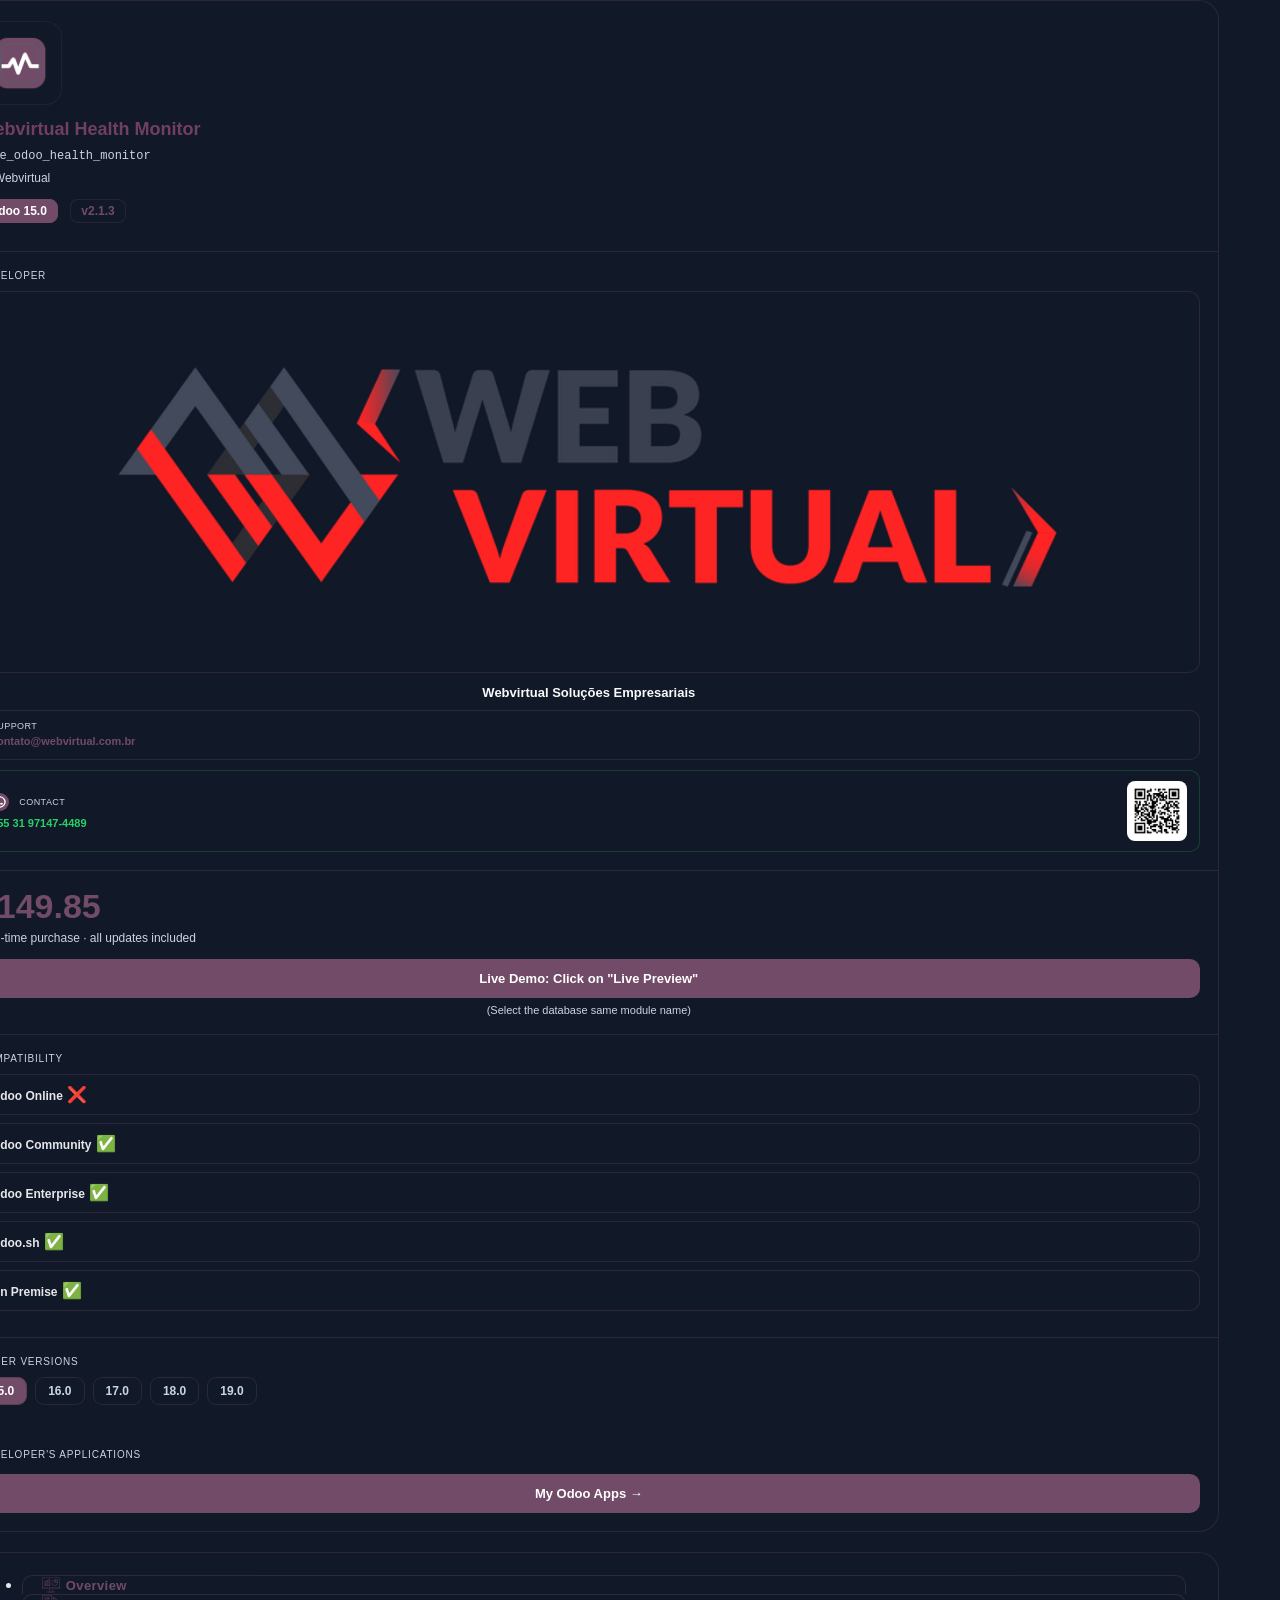
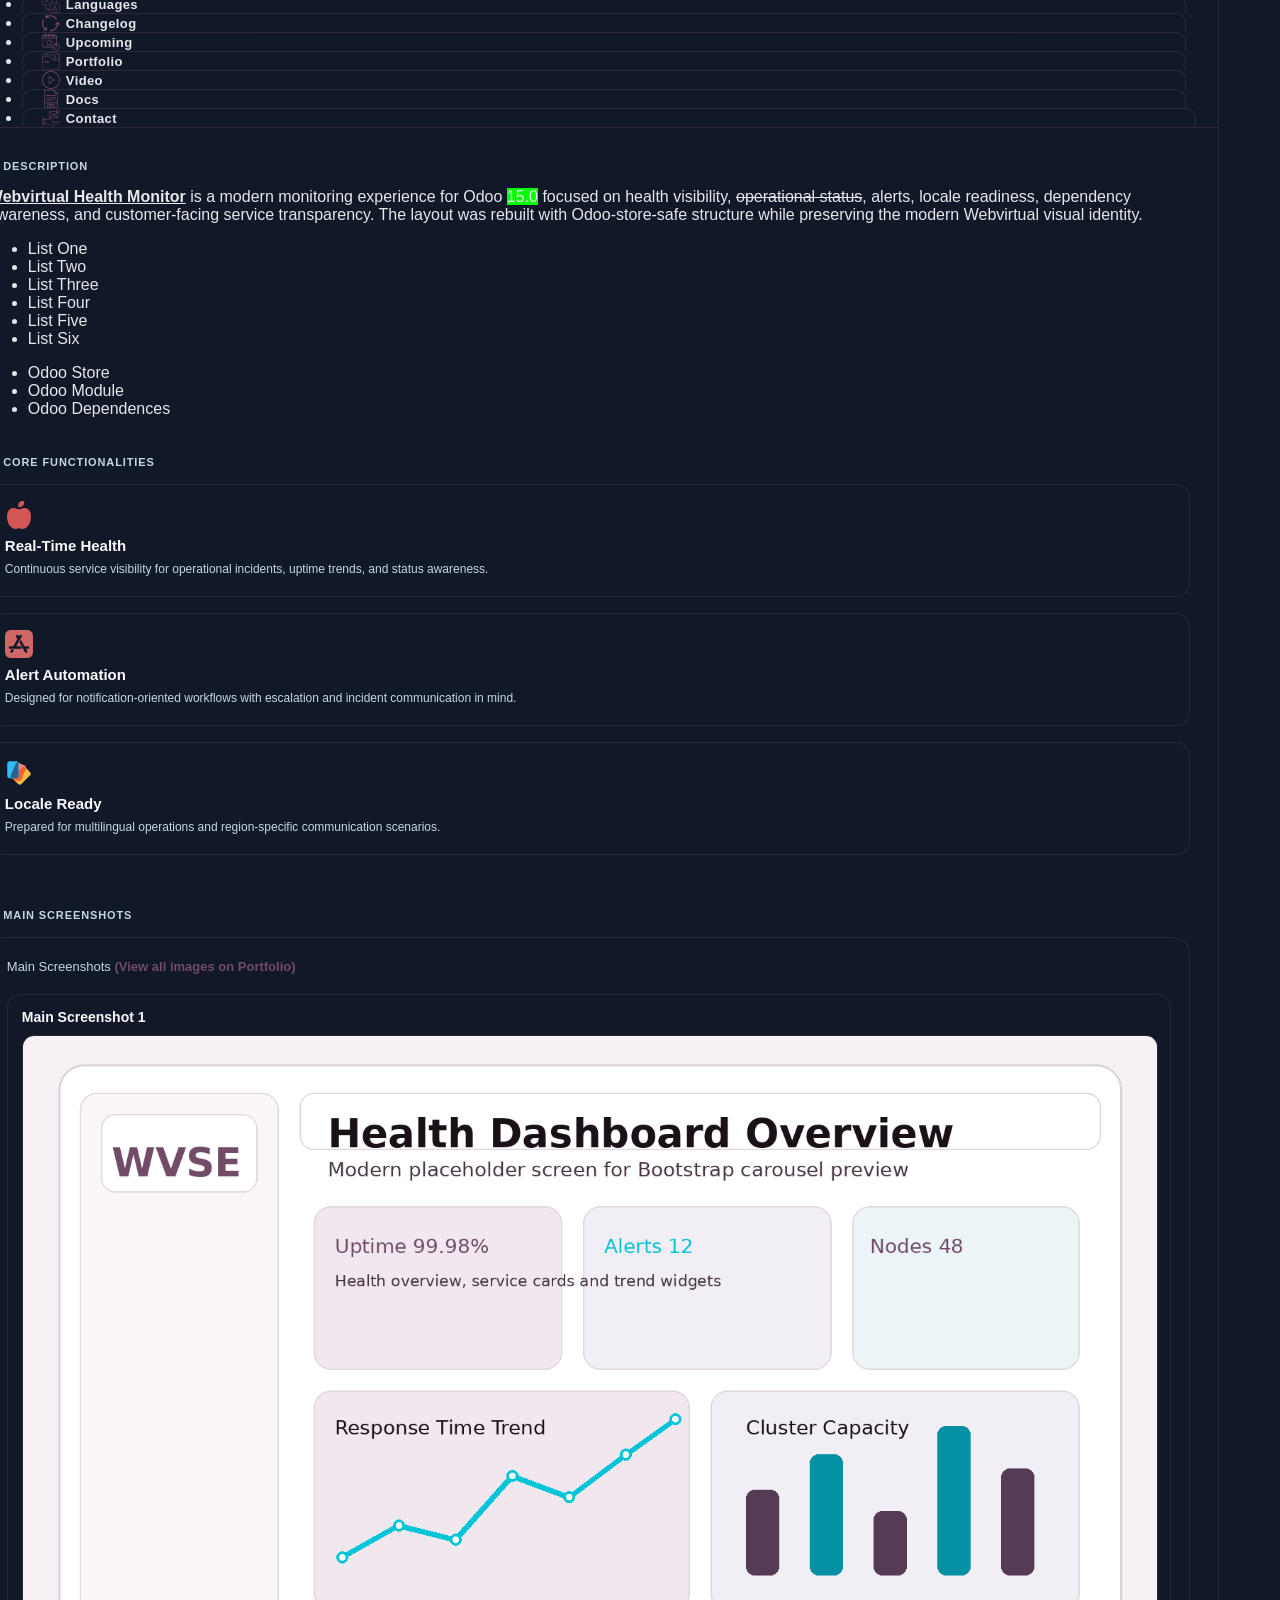
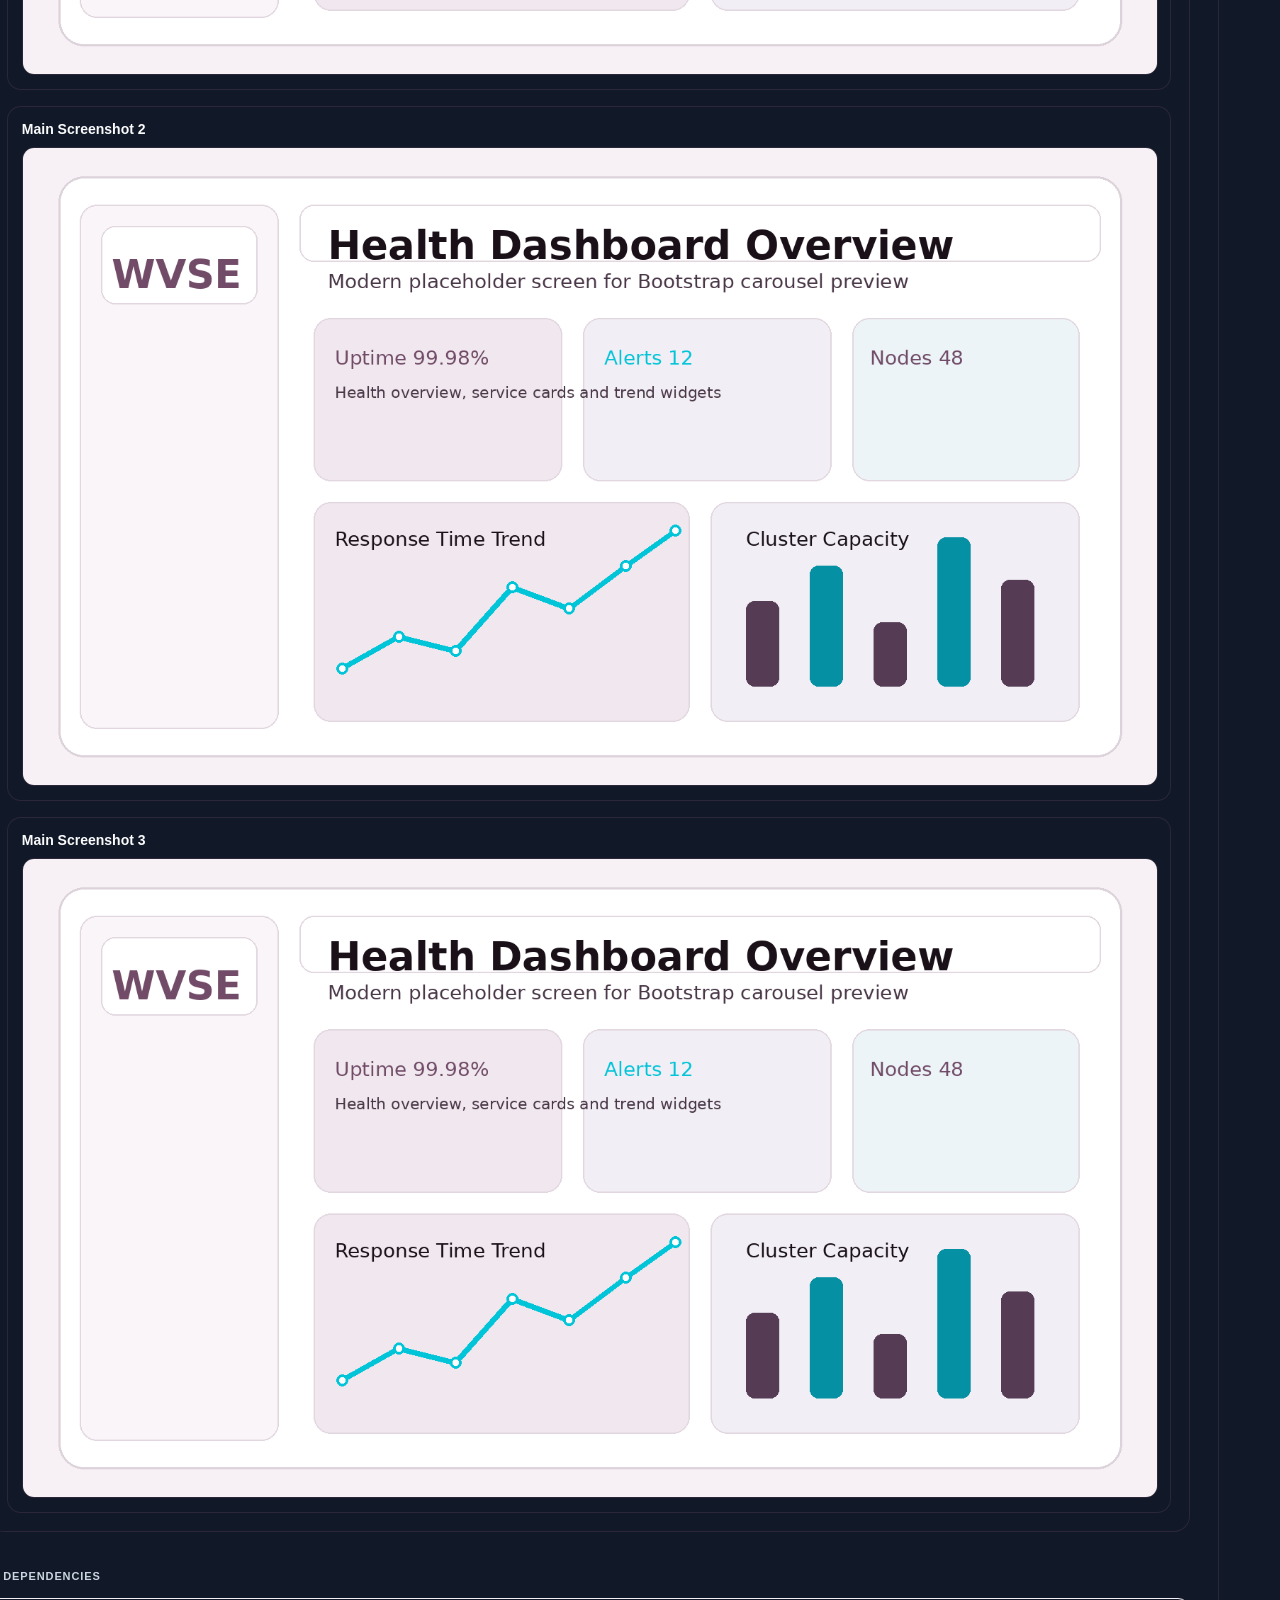
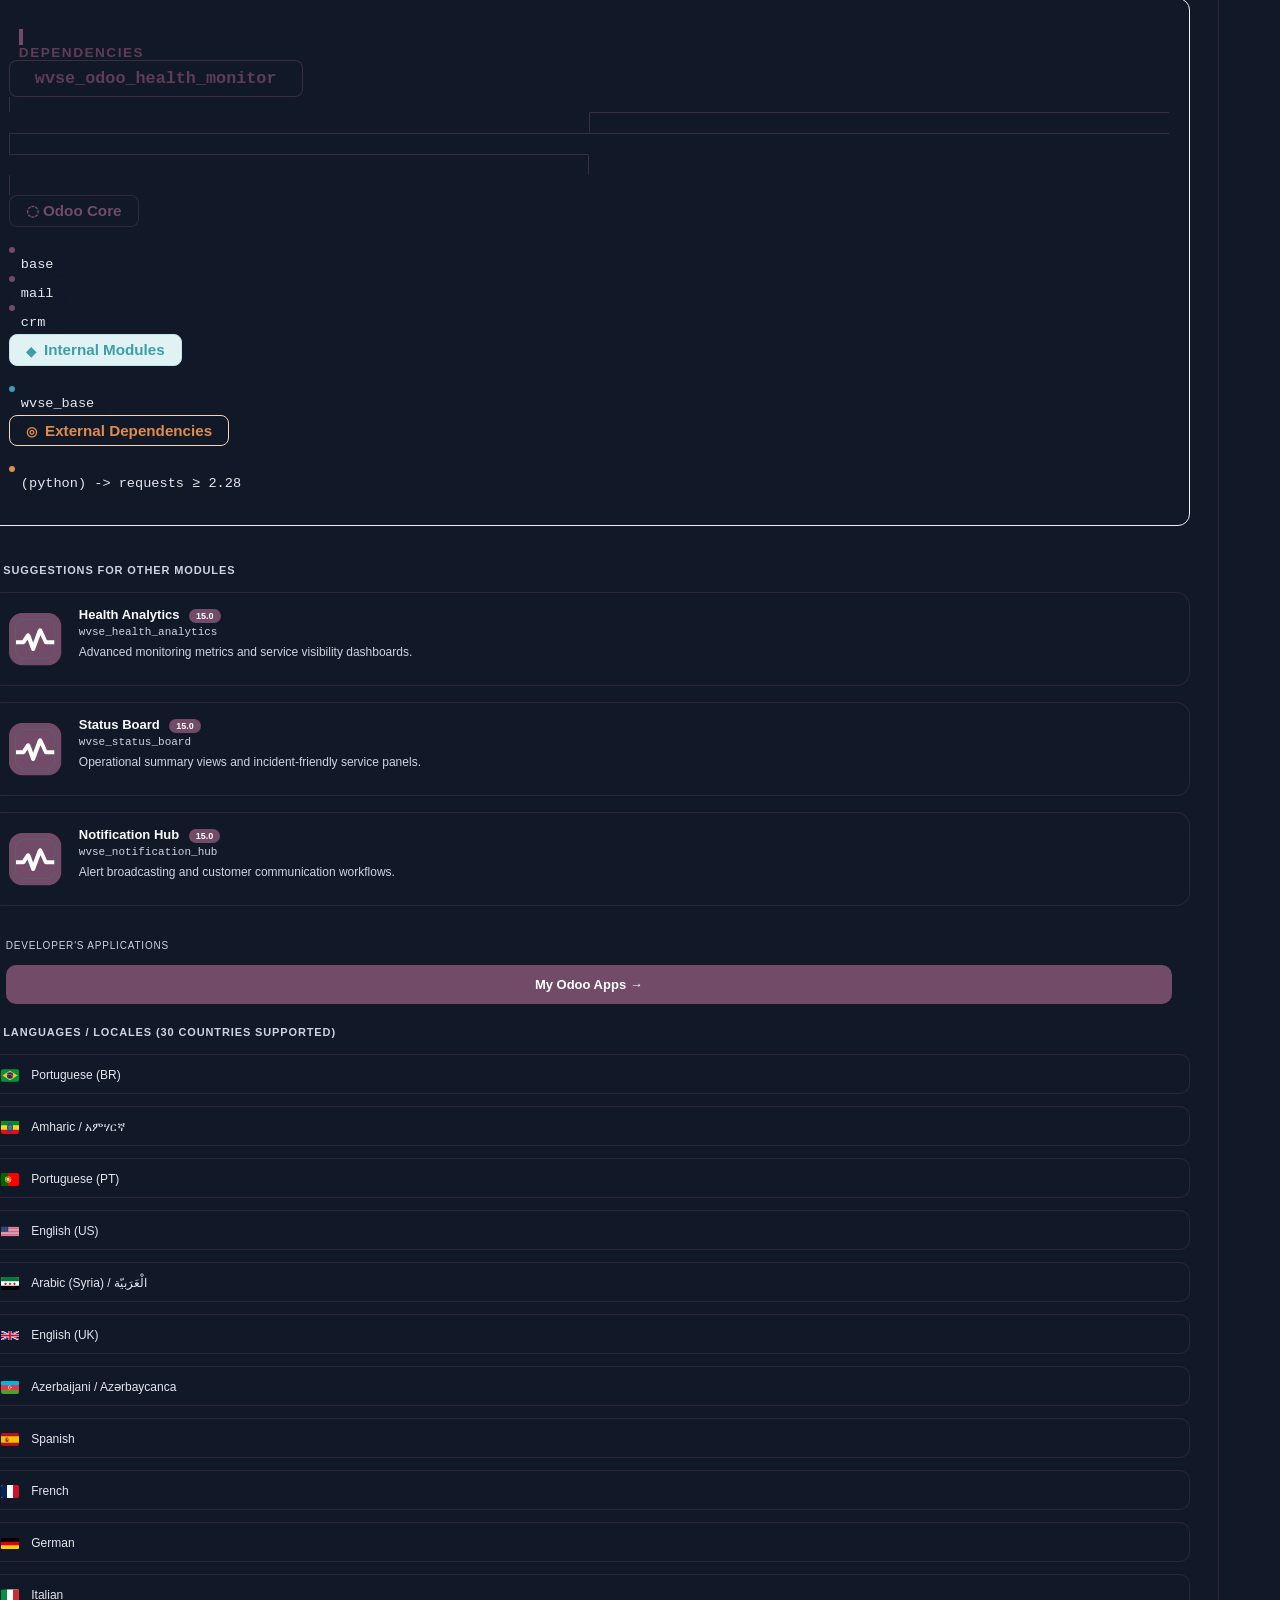
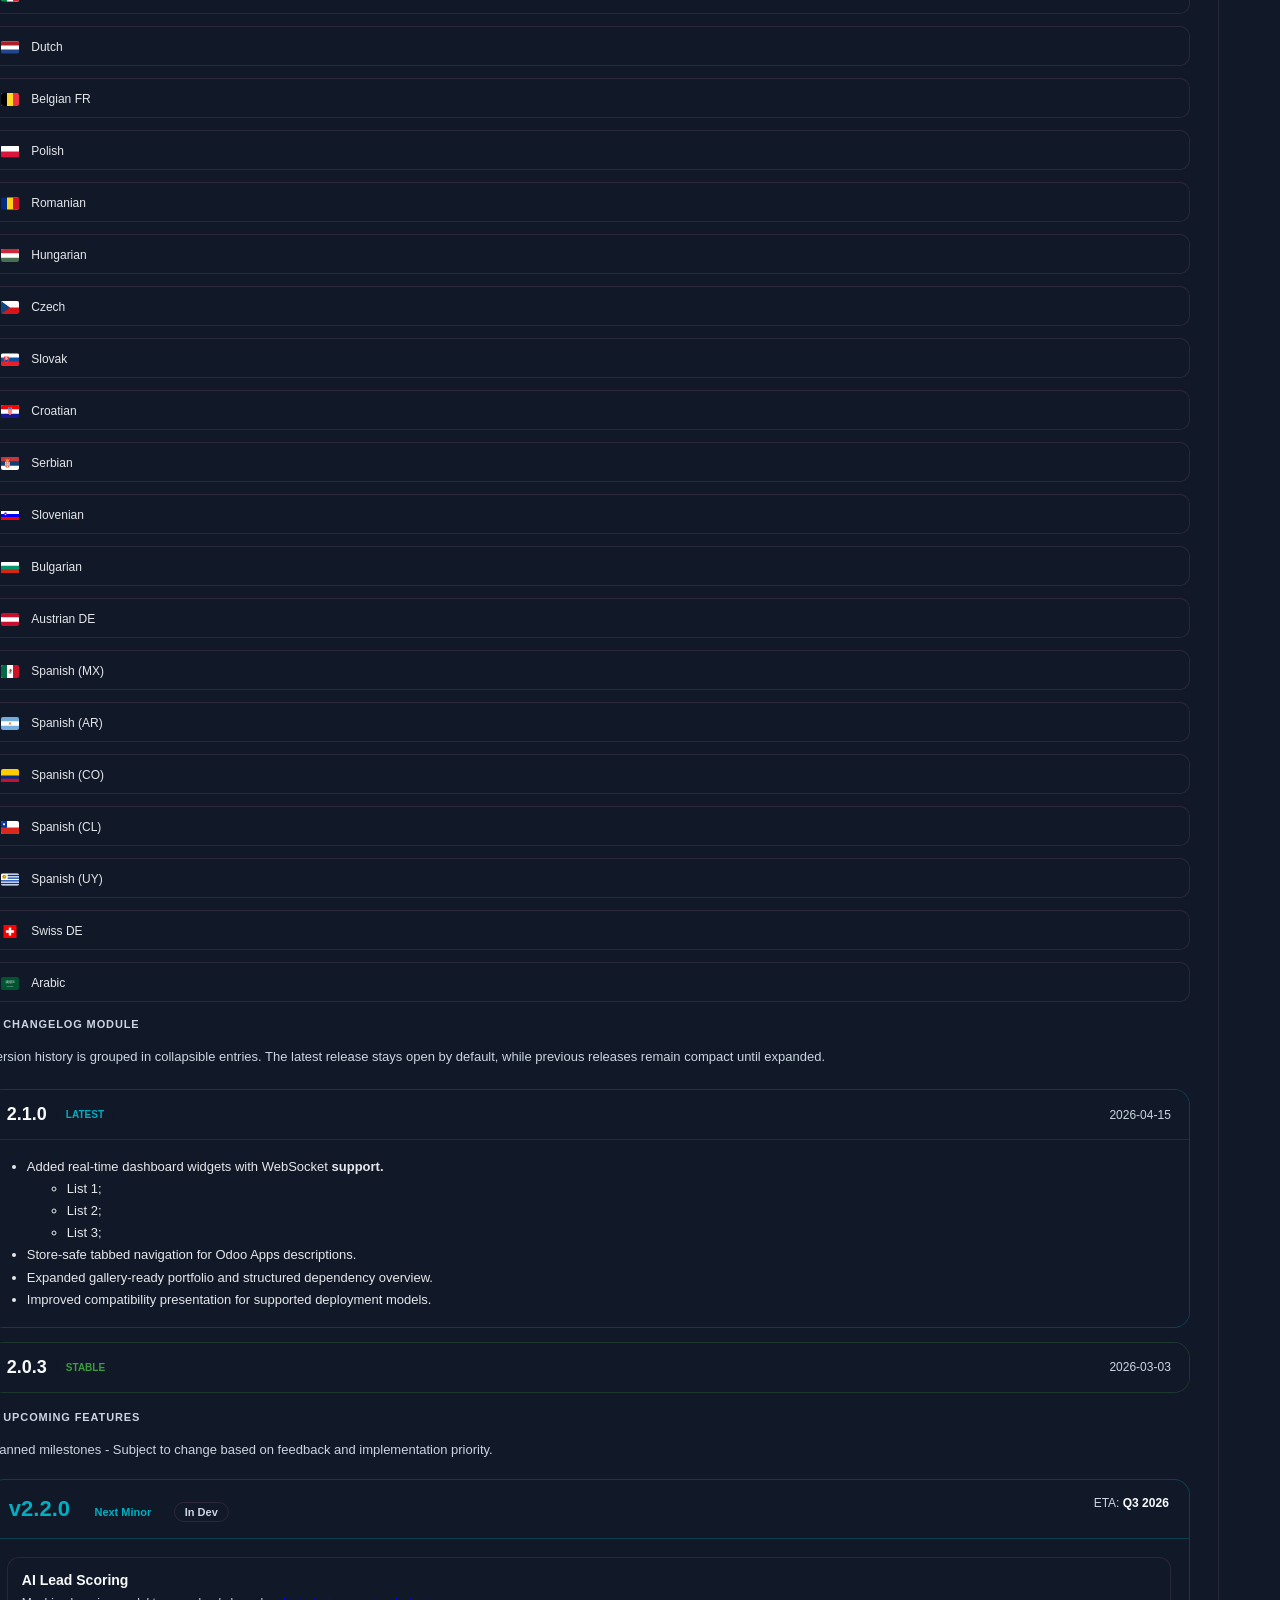
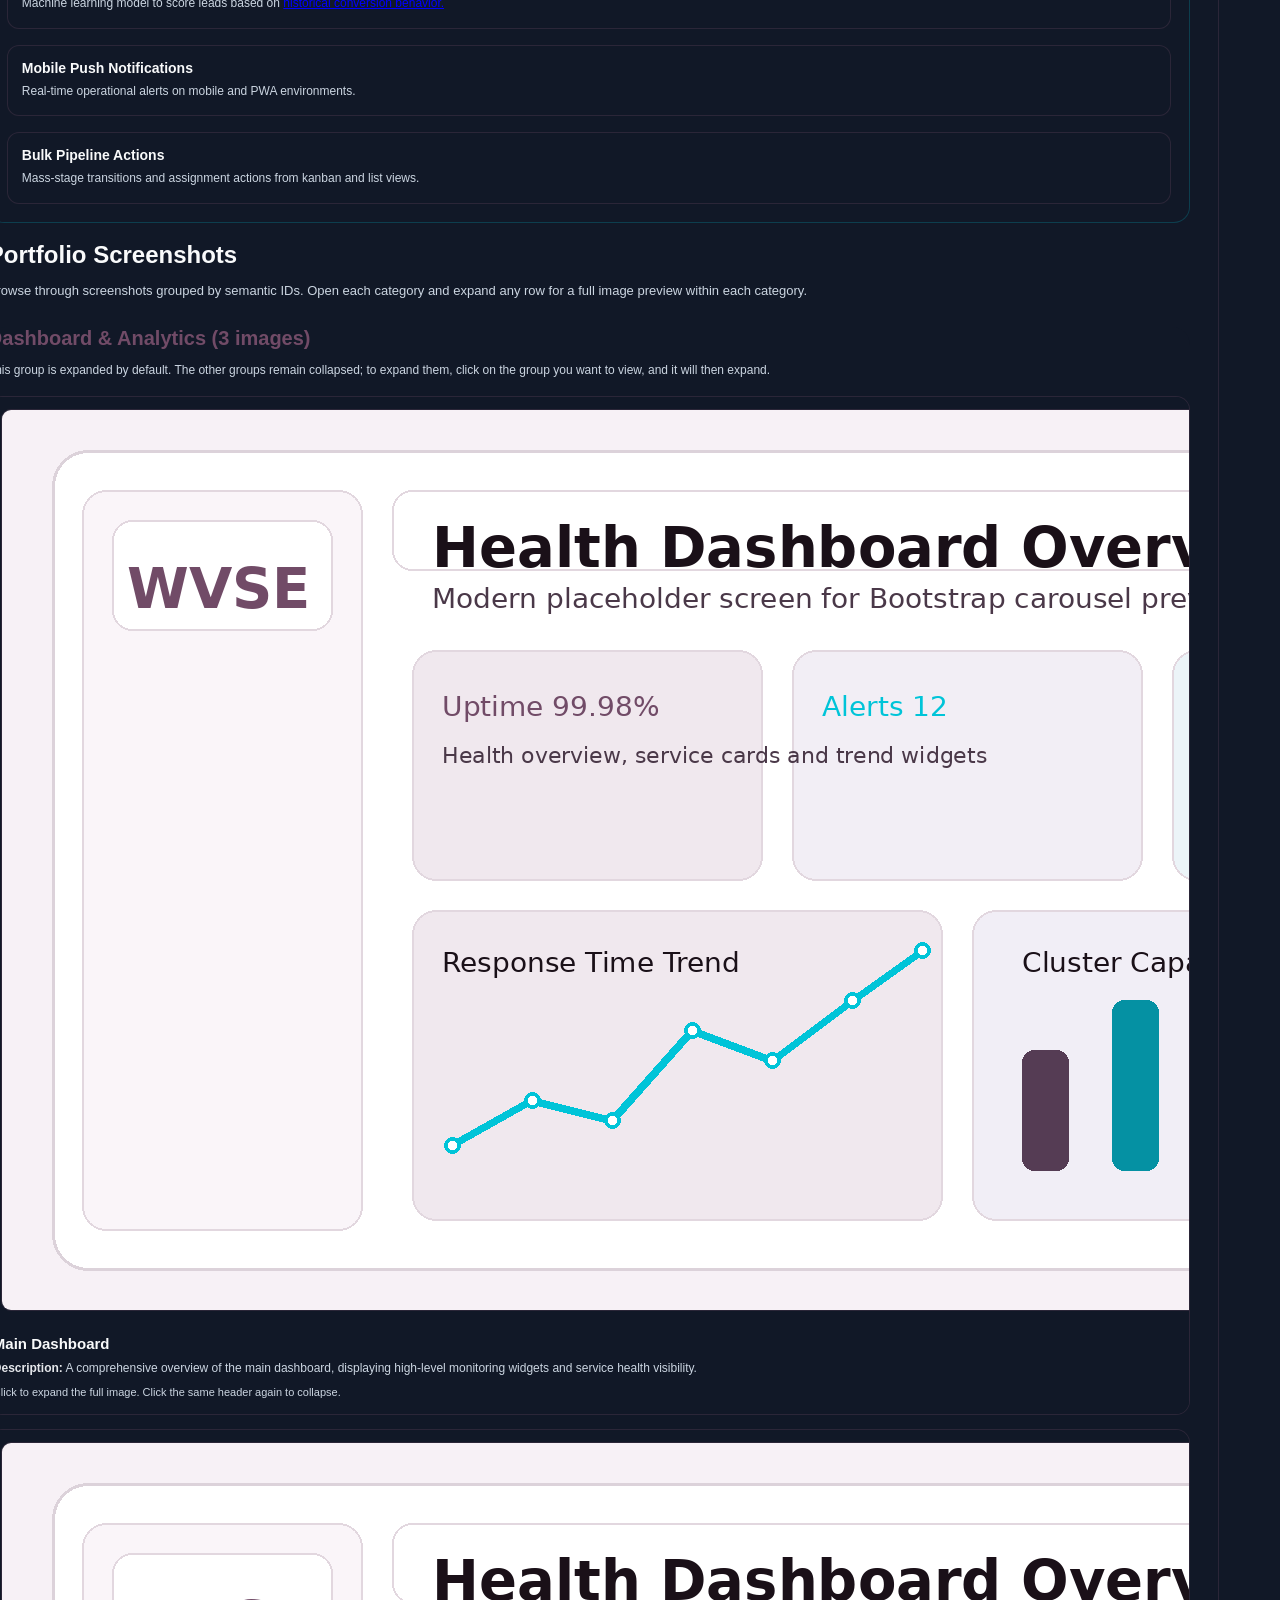
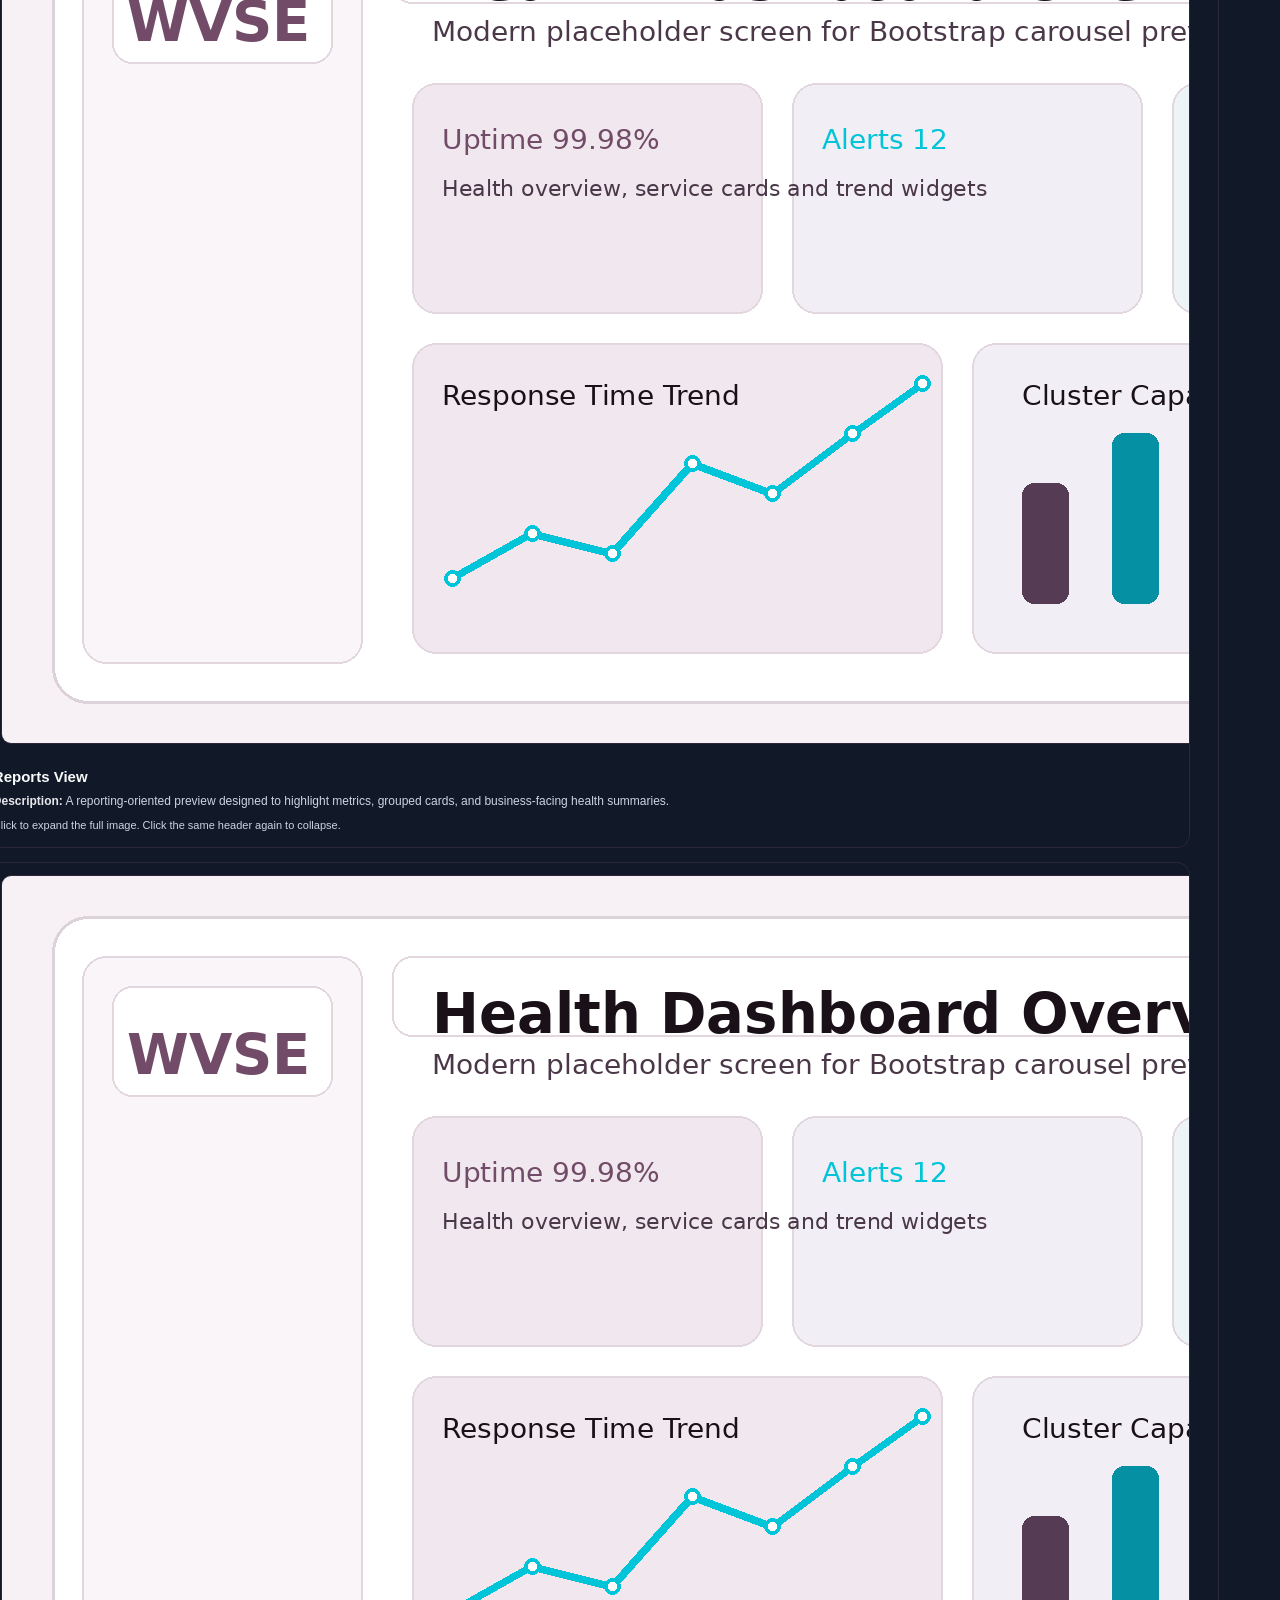
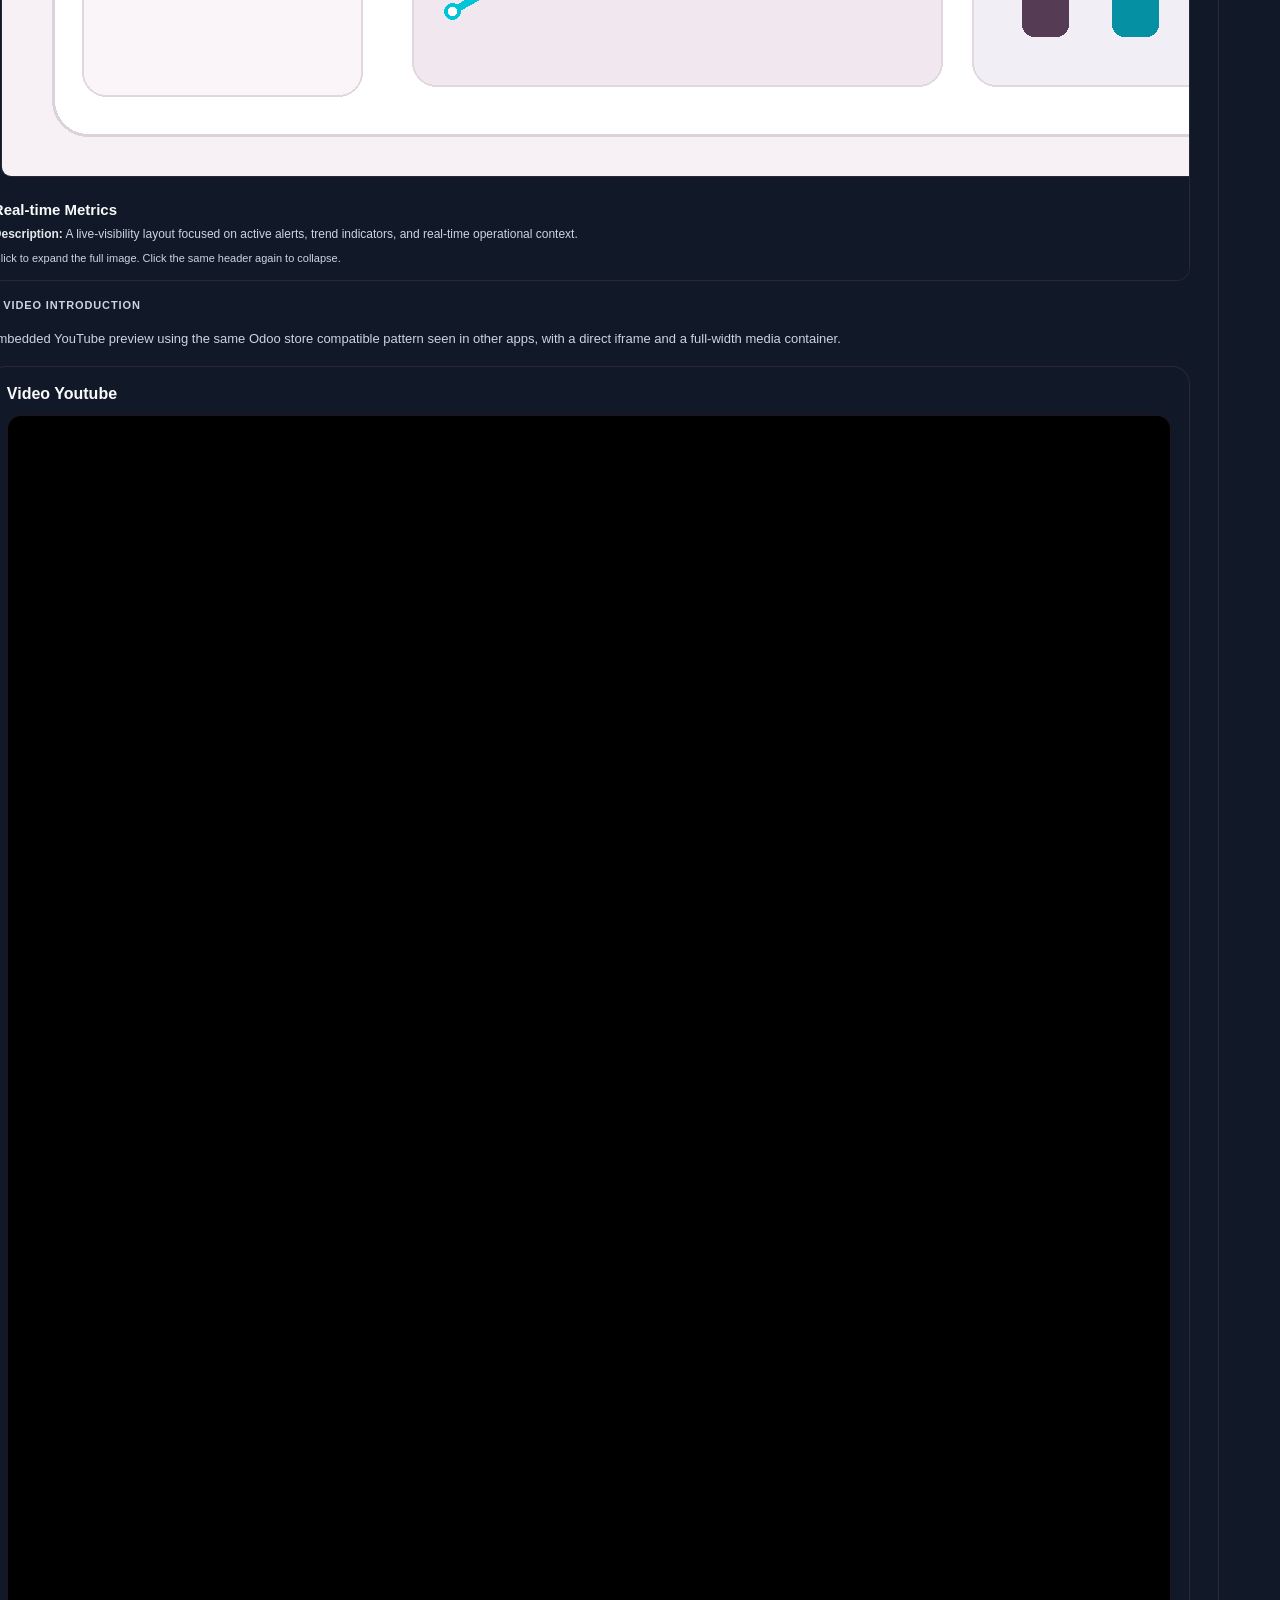
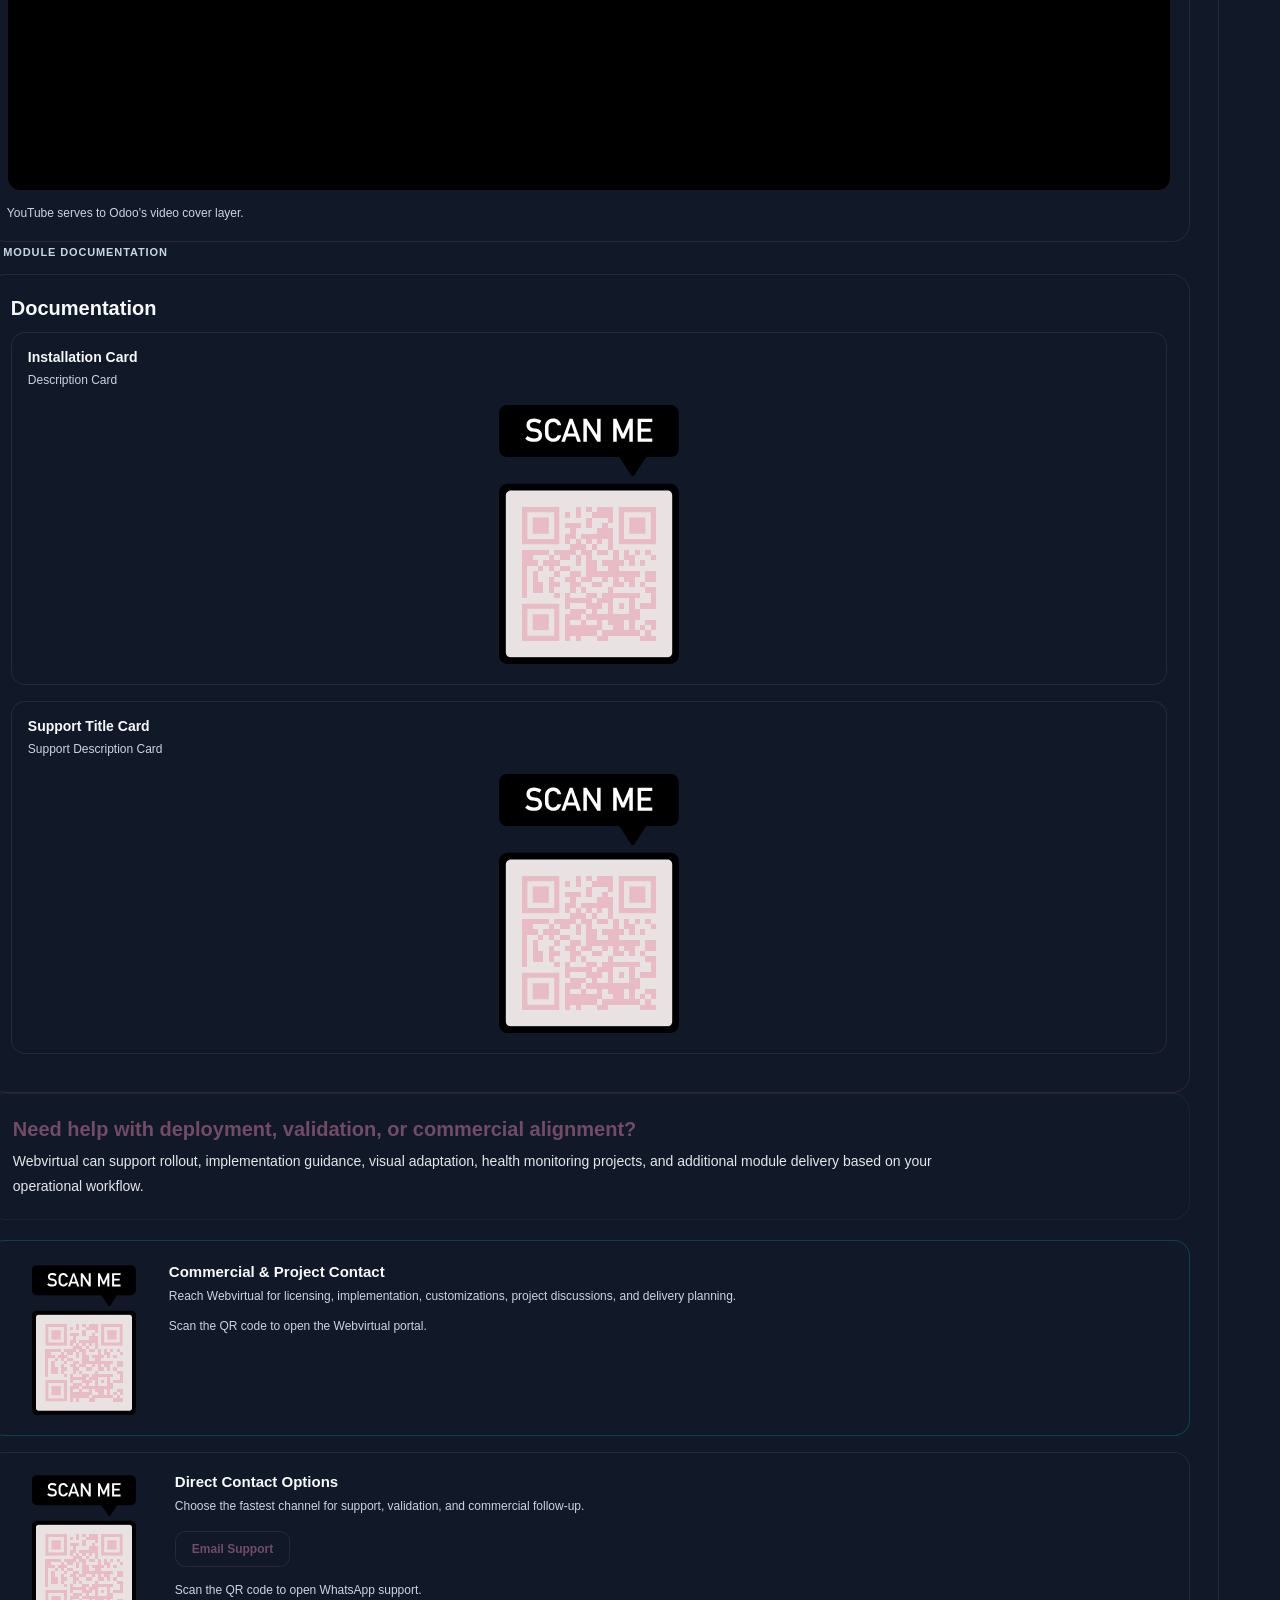
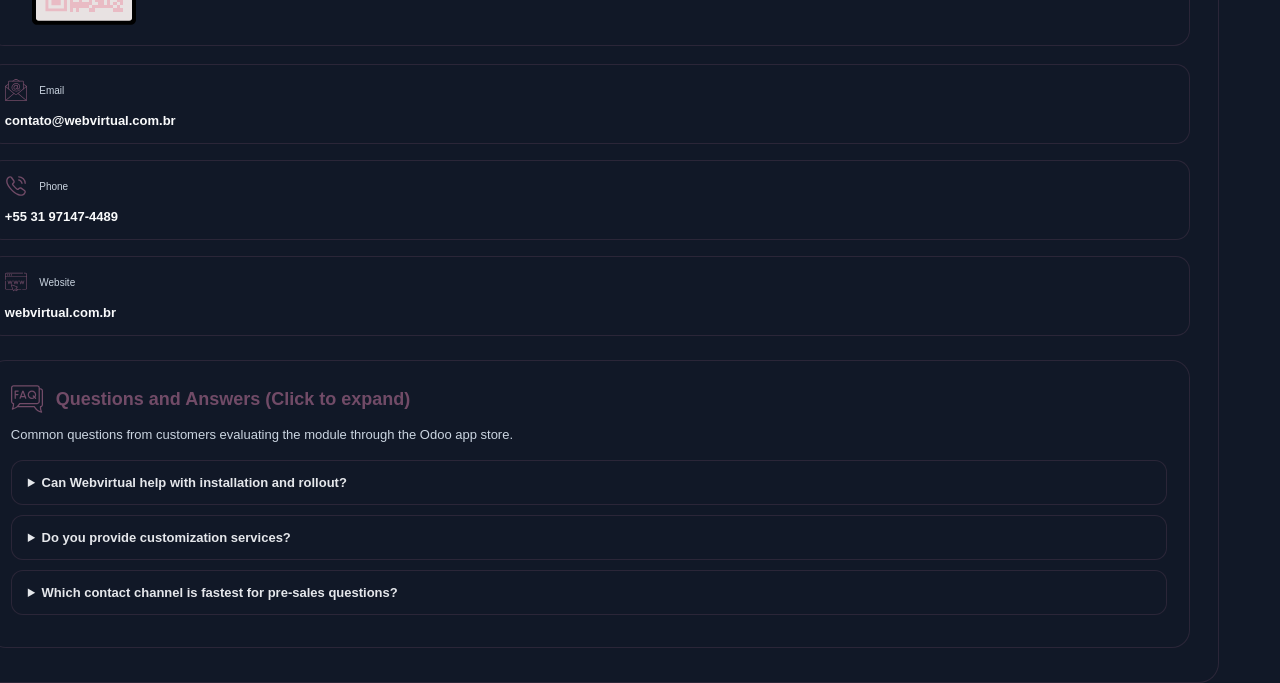
==== commit 89a5a650: "Update index.html" ====
--- a/wvse_odoo_health_monitor/static/description/index.html
+++ b/wvse_odoo_health_monitor/static/description/index.html
@@ -5,39 +5,39 @@
     <meta content="width=device-width, initial-scale=1.0" name="viewport">
     <title>Odoo Module Description</title>
   </head>
-  <body style="margin:0;padding:0;font-family:Arial,Helvetica,sans-serif;color:#4A3848;background-color:#FFFFFF;">
-    <div id="wvse-main" style="margin: 0 calc(48% - 52vw); width: 100vw; display: flex; justify-content: center;">
-      <div class="container-fluid" id="wvse-root" style="width: 100%; max-width: 1540px !important; padding: 0 15px;">
+  <body style="margin:0;padding:0;font-family:Arial,Helvetica,sans-serif;color:#E5E7EB;background-color:#111827;">
+    <div id="wvse-main" style="margin:0 calc(48% - 52vw);width:100vw;display:flex;justify-content:center;">
+      <div class="container-fluid" id="wvse-root" style="width:100%;max-width:1540px !important;padding:0 15px;">
         <div class="row" id="wvse_el_0001" style="margin-left:0;margin-right:0;">
           <div class="col-12 col-lg-3" id="wvse_sidebar_col" style="padding:0 10px 20px 10px;">
-            <div id="wvse_sidebar_card" style="background-color:#FFFFFF;border:1px solid rgba(113,75,103,0.13);border-radius:20px;overflow:hidden;">
-              <div id="wvse_module_section" style="padding:20px 18px;border-bottom:1px solid rgba(113,75,103,0.13);">
-                <div id="wvse_module_icon_wrap" style="width:62px;height:62px;border:1px solid rgba(113,75,103,0.18);border-radius:16px;padding:10px;margin-bottom:14px;background-color:#F7F1F6;">
+            <div id="wvse_sidebar_card" style="background-color:#111827;border:1px solid rgba(113,75,103,0.28);border-radius:20px;overflow:hidden;">
+              <div id="wvse_module_section" style="padding:20px 18px;border-bottom:1px solid rgba(113,75,103,0.28);">
+                <div id="wvse_module_icon_wrap" style="width:62px;height:62px;border:1px solid rgba(113,75,103,0.18);border-radius:16px;padding:10px;margin-bottom:14px;background-color:#111827;">
                   <img alt="Module icon" id="wvse_module_icon" src="./icon.png" style="display:block;width:100%;height:auto;">
                 </div>
-                <div id="wvse_module_title" style="font-size:18px;line-height:1.12;font-weight:800;color:#703f63;overflow-wrap:anywhere;word-break:break-word;">Webvirtual Health Monitor</div>
-                <div id="wvse_module_technical_name" style="font-family:'Courier New',monospace;font-size:12px;line-height:1.5;color:#8A7488;margin-top:8px;overflow-wrap:anywhere;word-break:break-word;">wvse_odoo_health_monitor</div>
-                <div id="wvse_module_author" style="font-size:12px;color:#8A7488;margin-top:6px;">by Webvirtual</div>
+                <div id="wvse_module_title" style="font-size:18px;line-height:1.12;font-weight:800;color:#703F63;overflow-wrap:anywhere;word-break:break-word;">Webvirtual Health Monitor</div>
+                <div id="wvse_module_technical_name" style="font-family:'Courier New',monospace;font-size:12px;line-height:1.5;color:#CBD5E1;margin-top:8px;overflow-wrap:anywhere;word-break:break-word;">wvse_odoo_health_monitor</div>
+                <div id="wvse_module_author" style="font-size:12px;color:#CBD5E1;margin-top:6px;">by Webvirtual</div>
                 <div id="wvse_module_badges" style="margin-top:14px;">
                   <span id="wvse_module_badge_odoo" style="display:inline-block;padding:4px 10px;margin-right:8px;margin-bottom:8px;border-radius:8px;background-color:#714B67;color:#FFFFFF;font-size:12px;font-weight:700;border:1px solid #714B67;">Odoo 15.0</span>
-                  <span id="wvse_module_badge_version" style="display:inline-block;padding:4px 10px;margin-bottom:8px;border-radius:8px;background-color:#F7F1F6;color:#714B67;font-size:12px;font-weight:700;border:1px solid rgba(113,75,103,0.24);">v2.1.3</span>
-                </div>
-              </div>
-              <div id="wvse_developer_section" style="padding:18px;border-bottom:1px solid rgba(113,75,103,0.13);">
-                <div id="wvse_developer_label" style="font-size:10px;letter-spacing:.08em;text-transform:uppercase;color:#8A7488;margin-bottom:10px;">Developer</div>
-                <div id="wvse_developer_logo_wrap" style="border:1px solid rgba(113,75,103,0.16);border-radius:12px;padding:14px;margin-bottom:12px;background-color:#FFFFFF;">
+                  <span id="wvse_module_badge_version" style="display:inline-block;padding:4px 10px;margin-bottom:8px;border-radius:8px;background-color:#111827;color:#714B67;font-size:12px;font-weight:700;border:1px solid rgba(113,75,103,0.24);">v2.1.3</span>
+                </div>
+              </div>
+              <div id="wvse_developer_section" style="padding:18px;border-bottom:1px solid rgba(113,75,103,0.28);">
+                <div id="wvse_developer_label" style="font-size:10px;letter-spacing:.08em;text-transform:uppercase;color:#CBD5E1;margin-bottom:10px;">Developer</div>
+                <div id="wvse_developer_logo_wrap" style="border:1px solid rgba(113,75,103,0.28);border-radius:12px;padding:14px;margin-bottom:12px;background-color:#111827;">
                   <img alt="Webvirtual logo" id="wvse_developer_logo" src="./images/contact/developer_logo.png" style="display:block;width:100%;height:auto;">
                 </div>
-                <div id="wvse_developer_name" style="font-size:13px;font-weight:700;color:#1A1018;margin-bottom:10px;text-align: center;">Webvirtual Soluções Empresariais</div>
-                <div id="wvse_developer_contact_card" style="border:1px solid rgba(113,75,103,0.15);border-radius:10px;padding:10px 12px;margin-bottom:10px;background-color:#FFFFFF;">
-                  <div id="wvse_developer_contact_label" style="font-size:9px;letter-spacing:.05em;text-transform:uppercase;color:#8A7488;">Support</div>
+                <div id="wvse_developer_name" style="font-size:13px;font-weight:700;color:#F9FAFB;margin-bottom:10px;text-align:center;">Webvirtual Soluções Empresariais</div>
+                <div id="wvse_developer_contact_card" style="border:1px solid rgba(113,75,103,0.28);border-radius:10px;padding:10px 12px;margin-bottom:10px;background-color:#111827;">
+                  <div id="wvse_developer_contact_label" style="font-size:9px;letter-spacing:.05em;text-transform:uppercase;color:#CBD5E1;">Support</div>
                   <a href="mailto:contato@webvirtual.com.br" id="wvse_developer_contact_mail_sidebar" style="display:inline-block;font-size:11px;color:#714B67;font-weight:600;text-decoration:none;overflow-wrap:anywhere;word-break:break-word;">contato@webvirtual.com.br</a>
                 </div>
-                <div id="wvse_developer_whatsapp_card" style="display:flex;align-items:center;justify-content:space-between;gap:12px;border:1px solid rgba(37,211,102,0.22);border-radius:10px;padding:10px 12px;background-color:#FFFFFF;">
+                <div id="wvse_developer_whatsapp_card" style="display:flex;align-items:center;justify-content:space-between;gap:12px;border:1px solid rgba(37,211,102,0.22);border-radius:10px;padding:10px 12px;background-color:#111827;">
                   <div id="wvse_developer_whatsapp_left" style="min-width:0;flex:1;">
                     <div id="wvse_el_0002" style="margin-bottom:6px;">
                       <img alt="WhatsApp" id="wvse_developer_whatsapp_icon" src="./icons/default/whatsapp.svg" style="display:inline-block;width:18px;height:18px;vertical-align:middle;margin-right:6px;">
-                      <span id="wvse_el_0003" style="font-size:9px;letter-spacing:.05em;text-transform:uppercase;color:#8A7488;vertical-align:middle;">Contact</span>
+                      <span id="wvse_el_0003" style="font-size:9px;letter-spacing:.05em;text-transform:uppercase;color:#CBD5E1;vertical-align:middle;">Contact</span>
                     </div>
                     <div id="wvse_phone_sidebar" style="font-size:11px;color:#25D366;font-weight:700;">+55 31 97147-4489</div>
                   </div>
@@ -46,85 +46,85 @@
                   </div>
                 </div>
               </div>
-              <div id="wvse_price_section" style="padding:18px;border-bottom:1px solid rgba(113,75,103,0.13);">
+              <div id="wvse_price_section" style="padding:18px;border-bottom:1px solid rgba(113,75,103,0.28);">
                 <div id="wvse_price_value" style="font-size:34px;line-height:1;font-weight:800;color:#714B67;">$149.85</div>
-                <div id="wvse_price_note" style="font-size:12px;color:#8A7488;margin-top:8px;">One-time purchase · all updates included</div>
-                <div id="wvse_demo_live_wrapper" style="margin-top: 14px; text-align: center;">
-                  <div id="wvse_demo_live_link" style="display: block; padding: 12px 14px; border-radius: 10px; background-color: #714B67; color: #FFFFFF; font-size: 13px; font-weight: 700; text-align: center; box-sizing: border-box;">Live Demo: Click on "Live Preview"</div>
-                  <div id="wvse_demo_live_hint" style="font-size: 11px; color: #8A7488; margin-top: 6px; font-weight: 400;">(Select the database same module name)</div>
-                </div>
-              </div>
-              <div id="wvse_compatibility_section" style="padding:18px;border-bottom:1px solid rgba(113,75,103,0.13);">
-                <div id="wvse_compatibility_label" style="font-size:10px;letter-spacing:.08em;text-transform:uppercase;color:#8A7488;margin-bottom:10px;">Compatibility</div>
+                <div id="wvse_price_note" style="font-size:12px;color:#CBD5E1;margin-top:8px;">One-time purchase · all updates included</div>
+                <div id="wvse_demo_live_wrapper" style="margin-top:14px;text-align:center;">
+                  <div id="wvse_demo_live_link" style="display:block;padding:12px 14px;border-radius:10px;background-color:#714B67;color:#FFFFFF;font-size:13px;font-weight:700;text-align:center;box-sizing:border-box;">Live Demo: Click on "Live Preview"</div>
+                  <div id="wvse_demo_live_hint" style="font-size:11px;color:#CBD5E1;margin-top:6px;font-weight:400;">(Select the database same module name)</div>
+                </div>
+              </div>
+              <div id="wvse_compatibility_section" style="padding:18px;border-bottom:1px solid rgba(113,75,103,0.28);">
+                <div id="wvse_compatibility_label" style="font-size:10px;letter-spacing:.08em;text-transform:uppercase;color:#CBD5E1;margin-bottom:10px;">Compatibility</div>
                 <div class="row" id="wvse_compatibility_list" style="margin-left:-4px;margin-right:-4px;"><div class="col-12" id="wvse_compatibility_item" style="padding:0 4px 8px 4px;">
-                  <div id="wvse_el_compatibility_box" style="border:1px solid rgba(113,75,103,0.12);border-radius:10px;padding:10px 12px;background-color:#FFFFFF;">
-                    <span id="wvse_el_compatibility_name" style="font-size:12px;color:#4A3848;font-weight:600;">Odoo Online</span>
+                  <div id="wvse_el_compatibility_box" style="border:1px solid rgba(113,75,103,0.28);border-radius:10px;padding:10px 12px;background-color:#111827;">
+                    <span id="wvse_el_compatibility_name" style="font-size:12px;color:#E5E7EB;font-weight:600;">Odoo Online</span>
                     <span id="wvse_el_compatibility_value" style="font-size:16px;">❌</span>
                   </div>
                 </div><div class="col-12" id="wvse_compatibility_item" style="padding:0 4px 8px 4px;">
-                  <div id="wvse_el_compatibility_box" style="border:1px solid rgba(113,75,103,0.12);border-radius:10px;padding:10px 12px;background-color:#FFFFFF;">
-                    <span id="wvse_el_compatibility_name" style="font-size:12px;color:#4A3848;font-weight:600;">Odoo Community</span>
+                  <div id="wvse_el_compatibility_box" style="border:1px solid rgba(113,75,103,0.28);border-radius:10px;padding:10px 12px;background-color:#111827;">
+                    <span id="wvse_el_compatibility_name" style="font-size:12px;color:#E5E7EB;font-weight:600;">Odoo Community</span>
                     <span id="wvse_el_compatibility_value" style="font-size:16px;">✅</span>
                   </div>
                 </div><div class="col-12" id="wvse_compatibility_item" style="padding:0 4px 8px 4px;">
-                  <div id="wvse_el_compatibility_box" style="border:1px solid rgba(113,75,103,0.12);border-radius:10px;padding:10px 12px;background-color:#FFFFFF;">
-                    <span id="wvse_el_compatibility_name" style="font-size:12px;color:#4A3848;font-weight:600;">Odoo Enterprise</span>
+                  <div id="wvse_el_compatibility_box" style="border:1px solid rgba(113,75,103,0.28);border-radius:10px;padding:10px 12px;background-color:#111827;">
+                    <span id="wvse_el_compatibility_name" style="font-size:12px;color:#E5E7EB;font-weight:600;">Odoo Enterprise</span>
                     <span id="wvse_el_compatibility_value" style="font-size:16px;">✅</span>
                   </div>
                 </div><div class="col-12" id="wvse_compatibility_item" style="padding:0 4px 8px 4px;">
-                  <div id="wvse_el_compatibility_box" style="border:1px solid rgba(113,75,103,0.12);border-radius:10px;padding:10px 12px;background-color:#FFFFFF;">
-                    <span id="wvse_el_compatibility_name" style="font-size:12px;color:#4A3848;font-weight:600;">Odoo.sh</span>
+                  <div id="wvse_el_compatibility_box" style="border:1px solid rgba(113,75,103,0.28);border-radius:10px;padding:10px 12px;background-color:#111827;">
+                    <span id="wvse_el_compatibility_name" style="font-size:12px;color:#E5E7EB;font-weight:600;">Odoo.sh</span>
                     <span id="wvse_el_compatibility_value" style="font-size:16px;">✅</span>
                   </div>
                 </div><div class="col-12" id="wvse_compatibility_item" style="padding:0 4px 8px 4px;">
-                  <div id="wvse_el_compatibility_box" style="border:1px solid rgba(113,75,103,0.12);border-radius:10px;padding:10px 12px;background-color:#FFFFFF;">
-                    <span id="wvse_el_compatibility_name" style="font-size:12px;color:#4A3848;font-weight:600;">On Premise</span>
+                  <div id="wvse_el_compatibility_box" style="border:1px solid rgba(113,75,103,0.28);border-radius:10px;padding:10px 12px;background-color:#111827;">
+                    <span id="wvse_el_compatibility_name" style="font-size:12px;color:#E5E7EB;font-weight:600;">On Premise</span>
                     <span id="wvse_el_compatibility_value" style="font-size:16px;">✅</span>
                   </div>
                 </div></div>
               </div>
-              <div id="wvse_versions_section" style="padding:18px;"><div id="wvse_versions_label" style="font-size:10px;letter-spacing:.08em;text-transform:uppercase;color:#8A7488;margin-bottom:10px;">Other Versions</div>
-                <span id="wvse_version_active" style="display:inline-block;padding:6px 12px;margin-right:8px;margin-bottom:8px;border-radius:9px;font-size:12px;font-weight:700;border:1px solid #5E3D55;background-color:#714B67;color:#FFFFFF;">15.0</span><a href="https://apps.odoo.com/apps/modules/16.0/wvse_odoo_health_monitor" id="wvse_other_version" style="display:inline-block;padding:6px 12px;margin-right:8px;margin-bottom:8px;border-radius:9px;font-size:12px;font-weight:700;border:1px solid rgba(113,75,103,0.16);color:#8A7488;background-color:#FFFFFF;text-decoration:none;" target="_blank">16.0</a><a href="https://apps.odoo.com/apps/modules/17.0/wvse_odoo_health_monitor" id="wvse_other_version" style="display:inline-block;padding:6px 12px;margin-right:8px;margin-bottom:8px;border-radius:9px;font-size:12px;font-weight:700;border:1px solid rgba(113,75,103,0.16);color:#8A7488;background-color:#FFFFFF;text-decoration:none;" target="_blank">17.0</a><a href="https://apps.odoo.com/apps/modules/18.0/wvse_odoo_health_monitor" id="wvse_other_version" style="display:inline-block;padding:6px 12px;margin-right:8px;margin-bottom:8px;border-radius:9px;font-size:12px;font-weight:700;border:1px solid rgba(113,75,103,0.16);color:#8A7488;background-color:#FFFFFF;text-decoration:none;" target="_blank">18.0</a><a href="https://apps.odoo.com/apps/modules/19.0/wvse_odoo_health_monitor" id="wvse_other_version" style="display:inline-block;padding:6px 12px;margin-right:8px;margin-bottom:8px;border-radius:9px;font-size:12px;font-weight:700;border:1px solid rgba(113,75,103,0.16);color:#8A7488;background-color:#FFFFFF;text-decoration:none;" target="_blank">19.0</a></div>
+              <div id="wvse_versions_section" style="padding:18px;"><div id="wvse_versions_label" style="font-size:10px;letter-spacing:.08em;text-transform:uppercase;color:#CBD5E1;margin-bottom:10px;">Other Versions</div>
+                <span id="wvse_version_active" style="display:inline-block;padding:6px 12px;margin-right:8px;margin-bottom:8px;border-radius:9px;font-size:12px;font-weight:700;border:1px solid #5E3D55;background-color:#714B67;color:#FFFFFF;">15.0</span><a href="https://apps.odoo.com/apps/modules/16.0/wvse_odoo_health_monitor" id="wvse_other_version" style="display:inline-block;padding:6px 12px;margin-right:8px;margin-bottom:8px;border-radius:9px;font-size:12px;font-weight:700;border:1px solid rgba(113,75,103,0.28);color:#CBD5E1;background-color:#111827;text-decoration:none;" target="_blank">16.0</a><a href="https://apps.odoo.com/apps/modules/17.0/wvse_odoo_health_monitor" id="wvse_other_version" style="display:inline-block;padding:6px 12px;margin-right:8px;margin-bottom:8px;border-radius:9px;font-size:12px;font-weight:700;border:1px solid rgba(113,75,103,0.28);color:#CBD5E1;background-color:#111827;text-decoration:none;" target="_blank">17.0</a><a href="https://apps.odoo.com/apps/modules/18.0/wvse_odoo_health_monitor" id="wvse_other_version" style="display:inline-block;padding:6px 12px;margin-right:8px;margin-bottom:8px;border-radius:9px;font-size:12px;font-weight:700;border:1px solid rgba(113,75,103,0.28);color:#CBD5E1;background-color:#111827;text-decoration:none;" target="_blank">18.0</a><a href="https://apps.odoo.com/apps/modules/19.0/wvse_odoo_health_monitor" id="wvse_other_version" style="display:inline-block;padding:6px 12px;margin-right:8px;margin-bottom:8px;border-radius:9px;font-size:12px;font-weight:700;border:1px solid rgba(113,75,103,0.28);color:#CBD5E1;background-color:#111827;text-decoration:none;" target="_blank">19.0</a></div>
               <div id="wvse_myapps_sidebar_section" style="padding:18px;">
-                <div id="wvse_myapps_sidebar_label" style="font-size:10px;letter-spacing:.08em;text-transform:uppercase;color:#8A7488;margin-bottom:10px;">Developer's Applications</div>
-                <a href="https://apps.odoo.com/apps/modules/browse?author=Webvirtual" id="wvse_my_apps_link" style="display:block; margin-top:14px; padding:12px 14px; border-radius:10px; background-color:#714B67; color:#FFFFFF; font-size:13px; font-weight:700; text-align:center; text-decoration:none" target="_blank">My Odoo Apps →</a>
+                <div id="wvse_myapps_sidebar_label" style="font-size:10px;letter-spacing:.08em;text-transform:uppercase;color:#CBD5E1;margin-bottom:10px;">Developer's Applications</div>
+                <a href="https://apps.odoo.com/apps/modules/browse?author=Webvirtual" id="wvse_my_apps_link" style="display:block;margin-top:14px;padding:12px 14px;border-radius:10px;background-color:#714B67;color:#FFFFFF;font-size:13px;font-weight:700;text-align:center;text-decoration:none;" target="_blank">My Odoo Apps →</a>
               </div>
             </div>
           </div>
           <div class="col-12 col-lg-9" id="wvse_content_col" style="padding:0 10px;">
-            <div id="wvse_content_card" style="background-color:#FFFFFF;border:1px solid rgba(113,75,103,0.13);border-radius:20px;overflow:hidden;">
-              <div id="wvse_tabs_wrap" style="padding:22px 22px 0 22px;border-bottom:1px solid rgba(113,75,103,0.13);">
+            <div id="wvse_content_card" style="background-color:#111827;border:1px solid rgba(113,75,103,0.28);border-radius:20px;overflow:hidden;">
+              <div id="wvse_tabs_wrap" style="padding:22px 22px 0 22px;border-bottom:1px solid rgba(113,75,103,0.28);">
                 <ul class="nav nav-tabs" data-tabs="tabs" id="wvse_tabs_nav" role="tablist" style="border:none;background-color:unset;margin:0 auto;">
-                  <li class="nav-item" id="wvse_nav_item_overview" role="presentation" style="border-top-right-radius:10px;border-top-left-radius:10px;background-color:#F4EEF5;margin-right:10px;border:1px solid #ddd;border-bottom:0;">
+                  <li class="nav-item" id="wvse_nav_item_overview" role="presentation" style="border-top-right-radius:10px;border-top-left-radius:10px;background-color:#111827;margin-right:10px;border:1px solid rgba(113,75,103,0.32);border-bottom:0;">
                     <a aria-selected="true" class="nav-link active" data-bs-toggle="tab" data-toggle="tab" href="#wvse-tab-overview" id="wvse_tab_link_overview" style="font-family:Arial,Helvetica,sans-serif;font-weight:700;font-size:13px;letter-spacing:.03em;padding:11px 18px;border-top-left-radius:10px;border-top-right-radius:10px;color:#714B67;border:1px solid transparent;text-decoration:none;">
                       <img alt="Overview icon" id="wvse_tab_icon_overview" src="./icons/default/overview.svg" style="width:18px;margin-top:-3px;margin-right:6px;vertical-align:middle;">Overview </a>
                   </li>
-                  <li class="nav-item" id="wvse_nav_item_languages" role="presentation" style="border-top-right-radius:10px;border-top-left-radius:10px;background-color:#F4EEF5;margin-right:10px;border:1px solid #ddd;border-bottom:0;">
-                    <a aria-selected="false" class="nav-link" data-bs-toggle="tab" data-toggle="tab" href="#wvse-tab-languages" id="wvse_tab_link_languages" style="font-family:Arial,Helvetica,sans-serif;font-weight:700;font-size:13px;letter-spacing:.03em;padding:11px 18px;border-top-left-radius:10px;border-top-right-radius:10px;color:#4A3848;border:1px solid transparent;text-decoration:none;">
+                  <li class="nav-item" id="wvse_nav_item_languages" role="presentation" style="border-top-right-radius:10px;border-top-left-radius:10px;background-color:#111827;margin-right:10px;border:1px solid rgba(113,75,103,0.32);border-bottom:0;">
+                    <a aria-selected="false" class="nav-link" data-bs-toggle="tab" data-toggle="tab" href="#wvse-tab-languages" id="wvse_tab_link_languages" style="font-family:Arial,Helvetica,sans-serif;font-weight:700;font-size:13px;letter-spacing:.03em;padding:11px 18px;border-top-left-radius:10px;border-top-right-radius:10px;color:#E5E7EB;border:1px solid transparent;text-decoration:none;">
                       <img alt="Languages icon" id="wvse_tab_icon_languages" src="./icons/default/languages.svg" style="width:18px;margin-top:-3px;margin-right:6px;vertical-align:middle;">Languages </a>
                   </li>
-                  <li class="nav-item" id="wvse_nav_item_changelog" role="presentation" style="border-top-right-radius:10px;border-top-left-radius:10px;background-color:#F4EEF5;margin-right:10px;border:1px solid #ddd;border-bottom:0;">
-                    <a aria-selected="false" class="nav-link" data-bs-toggle="tab" data-toggle="tab" href="#wvse-tab-changelog" id="wvse_tab_link_changelog" style="font-family:Arial,Helvetica,sans-serif;font-weight:700;font-size:13px;letter-spacing:.03em;padding:11px 18px;border-top-left-radius:10px;border-top-right-radius:10px;color:#4A3848;border:1px solid transparent;text-decoration:none;">
+                  <li class="nav-item" id="wvse_nav_item_changelog" role="presentation" style="border-top-right-radius:10px;border-top-left-radius:10px;background-color:#111827;margin-right:10px;border:1px solid rgba(113,75,103,0.32);border-bottom:0;">
+                    <a aria-selected="false" class="nav-link" data-bs-toggle="tab" data-toggle="tab" href="#wvse-tab-changelog" id="wvse_tab_link_changelog" style="font-family:Arial,Helvetica,sans-serif;font-weight:700;font-size:13px;letter-spacing:.03em;padding:11px 18px;border-top-left-radius:10px;border-top-right-radius:10px;color:#E5E7EB;border:1px solid transparent;text-decoration:none;">
                       <img alt="Changelog icon" id="wvse_tab_icon_changelog" src="./icons/default/changelog.svg" style="width:18px;margin-top:-3px;margin-right:6px;vertical-align:middle;">Changelog </a>
                   </li>
-                  <li class="nav-item" id="wvse_nav_item_upcoming" role="presentation" style="border-top-right-radius:10px;border-top-left-radius:10px;background-color:#F4EEF5;margin-right:10px;border:1px solid #ddd;border-bottom:0;">
-                    <a aria-selected="false" class="nav-link" data-bs-toggle="tab" data-toggle="tab" href="#wvse-tab-upcoming" id="wvse_tab_link_upcoming" style="font-family:Arial,Helvetica,sans-serif;font-weight:700;font-size:13px;letter-spacing:.03em;padding:11px 18px;border-top-left-radius:10px;border-top-right-radius:10px;color:#4A3848;border:1px solid transparent;text-decoration:none;">
+                  <li class="nav-item" id="wvse_nav_item_upcoming" role="presentation" style="border-top-right-radius:10px;border-top-left-radius:10px;background-color:#111827;margin-right:10px;border:1px solid rgba(113,75,103,0.32);border-bottom:0;">
+                    <a aria-selected="false" class="nav-link" data-bs-toggle="tab" data-toggle="tab" href="#wvse-tab-upcoming" id="wvse_tab_link_upcoming" style="font-family:Arial,Helvetica,sans-serif;font-weight:700;font-size:13px;letter-spacing:.03em;padding:11px 18px;border-top-left-radius:10px;border-top-right-radius:10px;color:#E5E7EB;border:1px solid transparent;text-decoration:none;">
                       <img alt="Upcoming icon" id="wvse_tab_icon_upcoming" src="./icons/default/upcoming.svg" style="width:18px;margin-top:-3px;margin-right:6px;vertical-align:middle;">Upcoming </a>
                   </li>
-                  <li class="nav-item" id="wvse_nav_item_portfolio" role="presentation" style="border-top-right-radius:10px;border-top-left-radius:10px;background-color:#F4EEF5;margin-right:10px;border:1px solid #ddd;border-bottom:0;">
-                    <a aria-selected="false" class="nav-link" data-bs-toggle="tab" data-toggle="tab" href="#wvse-tab-portfolio" id="wvse_tab_link_portfolio" style="font-family:Arial,Helvetica,sans-serif;font-weight:700;font-size:13px;letter-spacing:.03em;padding:11px 18px;border-top-left-radius:10px;border-top-right-radius:10px;color:#4A3848;border:1px solid transparent;text-decoration:none;">
+                  <li class="nav-item" id="wvse_nav_item_portfolio" role="presentation" style="border-top-right-radius:10px;border-top-left-radius:10px;background-color:#111827;margin-right:10px;border:1px solid rgba(113,75,103,0.32);border-bottom:0;">
+                    <a aria-selected="false" class="nav-link" data-bs-toggle="tab" data-toggle="tab" href="#wvse-tab-portfolio" id="wvse_tab_link_portfolio" style="font-family:Arial,Helvetica,sans-serif;font-weight:700;font-size:13px;letter-spacing:.03em;padding:11px 18px;border-top-left-radius:10px;border-top-right-radius:10px;color:#E5E7EB;border:1px solid transparent;text-decoration:none;">
                       <img alt="Portfolio icon" id="wvse_tab_icon_portfolio" src="./icons/default/portfolio.svg" style="width:18px;margin-top:-3px;margin-right:6px;vertical-align:middle;">Portfolio </a>
                   </li>
-                  <li class="nav-item" id="wvse_nav_item_video" role="presentation" style="border-top-right-radius:10px;border-top-left-radius:10px;background-color:#F4EEF5;margin-right:10px;border:1px solid #ddd;border-bottom:0;">
-                    <a aria-selected="false" class="nav-link" data-bs-toggle="tab" data-toggle="tab" href="#wvse-tab-video" id="wvse_tab_link_video" style="font-family:Arial,Helvetica,sans-serif;font-weight:700;font-size:13px;letter-spacing:.03em;padding:11px 18px;border-top-left-radius:10px;border-top-right-radius:10px;color:#4A3848;border:1px solid transparent;text-decoration:none;">
+                  <li class="nav-item" id="wvse_nav_item_video" role="presentation" style="border-top-right-radius:10px;border-top-left-radius:10px;background-color:#111827;margin-right:10px;border:1px solid rgba(113,75,103,0.32);border-bottom:0;">
+                    <a aria-selected="false" class="nav-link" data-bs-toggle="tab" data-toggle="tab" href="#wvse-tab-video" id="wvse_tab_link_video" style="font-family:Arial,Helvetica,sans-serif;font-weight:700;font-size:13px;letter-spacing:.03em;padding:11px 18px;border-top-left-radius:10px;border-top-right-radius:10px;color:#E5E7EB;border:1px solid transparent;text-decoration:none;">
                       <img alt="Video icon" id="wvse_tab_icon_video" src="./icons/default/video.svg" style="width:18px;margin-top:-3px;margin-right:6px;vertical-align:middle;">Video </a>
                   </li>
-                  <li class="nav-item" id="wvse_nav_item_docs" role="presentation" style="border-top-right-radius:10px;border-top-left-radius:10px;background-color:#F4EEF5;margin-right:10px;border:1px solid #ddd;border-bottom:0;">
-                    <a aria-selected="false" class="nav-link" data-bs-toggle="tab" data-toggle="tab" href="#wvse-tab-docs" id="wvse_tab_link_docs" style="font-family:Arial,Helvetica,sans-serif;font-weight:700;font-size:13px;letter-spacing:.03em;padding:11px 18px;border-top-left-radius:10px;border-top-right-radius:10px;color:#4A3848;border:1px solid transparent;text-decoration:none;">
+                  <li class="nav-item" id="wvse_nav_item_docs" role="presentation" style="border-top-right-radius:10px;border-top-left-radius:10px;background-color:#111827;margin-right:10px;border:1px solid rgba(113,75,103,0.32);border-bottom:0;">
+                    <a aria-selected="false" class="nav-link" data-bs-toggle="tab" data-toggle="tab" href="#wvse-tab-docs" id="wvse_tab_link_docs" style="font-family:Arial,Helvetica,sans-serif;font-weight:700;font-size:13px;letter-spacing:.03em;padding:11px 18px;border-top-left-radius:10px;border-top-right-radius:10px;color:#E5E7EB;border:1px solid transparent;text-decoration:none;">
                       <img alt="Docs icon" id="wvse_tab_icon_docs" src="./icons/default/docs.svg" style="width:18px;margin-top:-3px;margin-right:6px;vertical-align:middle;">Docs </a>
                   </li>
-                  <li class="nav-item" id="wvse_nav_item_contact" role="presentation" style="border-top-right-radius:10px;border-top-left-radius:10px;background-color:#F4EEF5;border:1px solid #ddd;border-bottom:0;">
-                    <a aria-selected="false" class="nav-link" data-bs-toggle="tab" data-toggle="tab" href="#wvse-tab-contact" id="wvse_tab_link_contact" style="font-family:Arial,Helvetica,sans-serif;font-weight:700;font-size:13px;letter-spacing:.03em;padding:11px 18px;border-top-left-radius:10px;border-top-right-radius:10px;color:#4A3848;border:1px solid transparent;text-decoration:none;">
+                  <li class="nav-item" id="wvse_nav_item_contact" role="presentation" style="border-top-right-radius:10px;border-top-left-radius:10px;background-color:#111827;border:1px solid rgba(113,75,103,0.32);border-bottom:0;">
+                    <a aria-selected="false" class="nav-link" data-bs-toggle="tab" data-toggle="tab" href="#wvse-tab-contact" id="wvse_tab_link_contact" style="font-family:Arial,Helvetica,sans-serif;font-weight:700;font-size:13px;letter-spacing:.03em;padding:11px 18px;border-top-left-radius:10px;border-top-right-radius:10px;color:#E5E7EB;border:1px solid transparent;text-decoration:none;">
                       <img alt="Contact icon" id="wvse_tab_icon_contact" src="./icons/default/contact.svg" style="width:18px;margin-top:-3px;margin-right:6px;vertical-align:middle;">Contact </a>
                   </li>
                 </ul>
@@ -134,60 +134,60 @@
                   <section id="wvse_overview_description_section" style="margin-bottom:34px;">
                     <div id="wvse_el_0020" style="margin-bottom:14px;">
                       <span id="wvse_el_0021" style="display:inline-block;width:3px;height:14px;border-radius:2px;background-color:#714B67;vertical-align:middle;margin-right:8px;"></span>
-                      <span id="wvse_el_0022" style="font-size:11px;letter-spacing:.08em;text-transform:uppercase;color:#8A7488;font-weight:700;vertical-align:middle;">Description</span>
-                    </div>
-                    <p id="wvse_el_0023" style="margin:0;font-size:14px;line-height:1.8;color:#4A3848;max-width:980px;"><div data-oe-version="1.2"><strong><u>Webvirtual Health Monitor</u></strong> is a modern monitoring experience for Odoo <font style="background-color: rgb(0, 255, 0);">15.0</font> focused on health visibility, <s>operational status</s>, alerts, locale readiness, dependency awareness, and customer-facing service transparency. The layout was rebuilt with Odoo-store-safe structure while preserving the modern Webvirtual visual identity.</div><ul><li>List One</li><li>List Two</li><li>List Three</li><li>List Four</li><li>List Five</li><li>List Six</li></ul><ul class="o_checklist"><li>Odoo Store</li><li class="o_checked">Odoo Module</li><li class="o_checked">Odoo Dependences</li></ul></p>
+                      <span id="wvse_el_0022" style="font-size:11px;letter-spacing:.08em;text-transform:uppercase;color:#CBD5E1;font-weight:700;vertical-align:middle;">Description</span>
+                    </div>
+                    <p id="wvse_el_0023" style="margin:0;font-size:14px;line-height:1.8;color:#E5E7EB;max-width:980px;"><div data-oe-version="1.2"><strong><u>Webvirtual Health Monitor</u></strong> is a modern monitoring experience for Odoo <font style="background-color:rgb(0, 255, 0);">15.0</font> focused on health visibility, <s>operational status</s>, alerts, locale readiness, dependency awareness, and customer-facing service transparency. The layout was rebuilt with Odoo-store-safe structure while preserving the modern Webvirtual visual identity.</div><ul><li>List One</li><li>List Two</li><li>List Three</li><li>List Four</li><li>List Five</li><li>List Six</li></ul><ul class="o_checklist"><li>Odoo Store</li><li class="o_checked">Odoo Module</li><li class="o_checked">Odoo Dependences</li></ul></p>
                   </section>
                   <section id="wvse_overview_functionalities_section" style="margin-bottom:34px;">
                     <div id="wvse_el_0025" style="margin-bottom:14px;">
                       <span id="wvse_el_0026" style="display:inline-block;width:3px;height:14px;border-radius:2px;background-color:#714B67;vertical-align:middle;margin-right:8px;"></span>
-                      <span id="wvse_el_0027" style="font-size:11px;letter-spacing:.08em;text-transform:uppercase;color:#8A7488;font-weight:700;vertical-align:middle;">Core Functionalities</span>
+                      <span id="wvse_el_0027" style="font-size:11px;letter-spacing:.08em;text-transform:uppercase;color:#CBD5E1;font-weight:700;vertical-align:middle;">Core Functionalities</span>
                     </div>
                     <div class="row" id="wvse_el_grid_functionalities" style="margin-left:-8px;margin-right:-8px;"><div class="col-12 col-md-6 col-lg-4" id="wvse_el_grid_func_card" style="padding:0 8px 16px 8px;">
-                  <div id="wvse_el_grid_func_bord" style="height:100%;border:1px solid rgba(113,75,103,0.13);border-radius:14px;padding:16px;background-color:#F7F1F6;">
+                  <div id="wvse_el_grid_func_bord" style="height:100%;border:1px solid rgba(113,75,103,0.28);border-radius:14px;padding:16px;background-color:#111827;">
                     <div id="wvse_el_func_icon" style="font-size:21px;"><img alt="Real-Time Health" src="./icons/functionalities/functionality-1.svg" style="display:block;width:28px;height:28px;object-fit:contain;"></div>
-                    <div id="wvse_el_func_title" style="font-size:15px;font-weight:700;color:#1A1018;margin-top:8px;">Real-Time Health</div>
-                    <div id="wvse_el_func_desc" style="font-size:12px;color:#8A7488;line-height:1.65;margin-top:6px;">Continuous service visibility for operational incidents, uptime trends, and status awareness.</div>
+                    <div id="wvse_el_func_title" style="font-size:15px;font-weight:700;color:#F9FAFB;margin-top:8px;">Real-Time Health</div>
+                    <div id="wvse_el_func_desc" style="font-size:12px;color:#CBD5E1;line-height:1.65;margin-top:6px;">Continuous service visibility for operational incidents, uptime trends, and status awareness.</div>
                   </div>
                 </div><div class="col-12 col-md-6 col-lg-4" id="wvse_el_grid_func_card" style="padding:0 8px 16px 8px;">
-                  <div id="wvse_el_grid_func_bord" style="height:100%;border:1px solid rgba(113,75,103,0.13);border-radius:14px;padding:16px;background-color:#F7F1F6;">
+                  <div id="wvse_el_grid_func_bord" style="height:100%;border:1px solid rgba(113,75,103,0.28);border-radius:14px;padding:16px;background-color:#111827;">
                     <div id="wvse_el_func_icon" style="font-size:21px;"><img alt="Alert Automation" src="./icons/functionalities/functionality-2.svg" style="display:block;width:28px;height:28px;object-fit:contain;"></div>
-                    <div id="wvse_el_func_title" style="font-size:15px;font-weight:700;color:#1A1018;margin-top:8px;">Alert Automation</div>
-                    <div id="wvse_el_func_desc" style="font-size:12px;color:#8A7488;line-height:1.65;margin-top:6px;">Designed for notification-oriented workflows with escalation and incident communication in mind.</div>
+                    <div id="wvse_el_func_title" style="font-size:15px;font-weight:700;color:#F9FAFB;margin-top:8px;">Alert Automation</div>
+                    <div id="wvse_el_func_desc" style="font-size:12px;color:#CBD5E1;line-height:1.65;margin-top:6px;">Designed for notification-oriented workflows with escalation and incident communication in mind.</div>
                   </div>
                 </div><div class="col-12 col-md-6 col-lg-4" id="wvse_el_grid_func_card" style="padding:0 8px 16px 8px;">
-                  <div id="wvse_el_grid_func_bord" style="height:100%;border:1px solid rgba(113,75,103,0.13);border-radius:14px;padding:16px;background-color:#F7F1F6;">
+                  <div id="wvse_el_grid_func_bord" style="height:100%;border:1px solid rgba(113,75,103,0.28);border-radius:14px;padding:16px;background-color:#111827;">
                     <div id="wvse_el_func_icon" style="font-size:21px;"><img alt="Locale Ready" src="./icons/functionalities/functionality-3.svg" style="display:block;width:28px;height:28px;object-fit:contain;"></div>
-                    <div id="wvse_el_func_title" style="font-size:15px;font-weight:700;color:#1A1018;margin-top:8px;">Locale Ready</div>
-                    <div id="wvse_el_func_desc" style="font-size:12px;color:#8A7488;line-height:1.65;margin-top:6px;">Prepared for multilingual operations and region-specific communication scenarios.</div>
+                    <div id="wvse_el_func_title" style="font-size:15px;font-weight:700;color:#F9FAFB;margin-top:8px;">Locale Ready</div>
+                    <div id="wvse_el_func_desc" style="font-size:12px;color:#CBD5E1;line-height:1.65;margin-top:6px;">Prepared for multilingual operations and region-specific communication scenarios.</div>
                   </div>
                 </div></div>
                   </section>
                   <section id="wvse_overview_main_screenshots_section" style="margin-bottom:34px;">
                     <div id="wvse_el_0059" style="margin-bottom:14px;">
                       <span id="wvse_el_0060" style="display:inline-block;width:3px;height:14px;border-radius:2px;background-color:#714B67;vertical-align:middle;margin-right:8px;"></span>
-                      <span id="wvse_el_0061" style="font-size:11px;letter-spacing:.08em;text-transform:uppercase;color:#8A7488;font-weight:700;vertical-align:middle;">Main Screenshots</span>
-                    </div>
-                    <div id="wvse_el_0062" style="border:1px solid rgba(113,75,103,0.13);border-radius:16px;padding:18px;background-color:#FFFFFF;">
-                      <div id="wvse_el_0063" style="font-size:13px;color:#8A7488;line-height:1.7;margin-bottom:16px;">Main Screenshots <a class="nav-link d-inline p-0" data-bs-toggle="tab" data-toggle="tab" id="wvse_el_0064" role="tab" style="display:inline;color:#714B67;text-decoration:none;font-weight:700;">(View all images on Portfolio)</a>
+                      <span id="wvse_el_0061" style="font-size:11px;letter-spacing:.08em;text-transform:uppercase;color:#CBD5E1;font-weight:700;vertical-align:middle;">Main Screenshots</span>
+                    </div>
+                    <div id="wvse_el_0062" style="border:1px solid rgba(113,75,103,0.28);border-radius:16px;padding:18px;background-color:#111827;">
+                      <div id="wvse_el_0063" style="font-size:13px;color:#CBD5E1;line-height:1.7;margin-bottom:16px;">Main Screenshots <a class="nav-link d-inline p-0" data-bs-toggle="tab" data-toggle="tab" id="wvse_el_0064" role="tab" style="display:inline;color:#714B67;text-decoration:none;font-weight:700;">(View all images on Portfolio)</a>
                       </div>
                       <div class="row" id="wvse_el_0065" style="margin-left:-8px;margin-right:-8px;">
                         <div class="col-12" id="wvse_el_0066" style="padding:0 8px 16px 8px;">
-                          <div id="wvse_el_0067" style="border:1px solid rgba(113,75,103,0.12);border-radius:14px;padding:14px;background-color:#FFFFFF;">
-                            <div id="wvse_el_0068" style="font-size:14px;font-weight:700;color:#1A1018;margin-bottom:10px;">Main Screenshot 1</div>
-                            <img alt="Main Screenshot 1" id="wvse_main_screenshot_1" src="./images/main-overview-1.png" style="display:block;width:100%;height:auto;border-radius:12px;border:1px solid rgba(113,75,103,0.12);">
+                          <div id="wvse_el_0067" style="border:1px solid rgba(113,75,103,0.28);border-radius:14px;padding:14px;background-color:#111827;">
+                            <div id="wvse_el_0068" style="font-size:14px;font-weight:700;color:#F9FAFB;margin-bottom:10px;">Main Screenshot 1</div>
+                            <img alt="Main Screenshot 1" id="wvse_main_screenshot_1" src="./images/main-overview-1.png" style="display:block;width:100%;height:auto;border-radius:12px;border:1px solid rgba(113,75,103,0.28);">
                           </div>
                         </div>
                         <div class="col-12" id="wvse_el_0070" style="padding:0 8px 16px 8px;">
-                          <div id="wvse_el_0071" style="border:1px solid rgba(113,75,103,0.12);border-radius:14px;padding:14px;background-color:#FFFFFF;">
-                            <div id="wvse_el_0072" style="font-size:14px;font-weight:700;color:#1A1018;margin-bottom:10px;">Main Screenshot 2</div>
-                            <img alt="Main Screenshot 2" id="wvse_main_screenshot_2" src="./images/main-overview-2.png" style="display:block;width:100%;height:auto;border-radius:12px;border:1px solid rgba(113,75,103,0.12);">
+                          <div id="wvse_el_0071" style="border:1px solid rgba(113,75,103,0.28);border-radius:14px;padding:14px;background-color:#111827;">
+                            <div id="wvse_el_0072" style="font-size:14px;font-weight:700;color:#F9FAFB;margin-bottom:10px;">Main Screenshot 2</div>
+                            <img alt="Main Screenshot 2" id="wvse_main_screenshot_2" src="./images/main-overview-2.png" style="display:block;width:100%;height:auto;border-radius:12px;border:1px solid rgba(113,75,103,0.28);">
                           </div>
                         </div>
                         <div class="col-12" id="wvse_el_0074" style="padding:0 8px 0 8px;">
-                          <div id="wvse_el_0075" style="border:1px solid rgba(113,75,103,0.12);border-radius:14px;padding:14px;background-color:#FFFFFF;">
-                            <div id="wvse_el_0076" style="font-size:14px;font-weight:700;color:#1A1018;margin-bottom:10px;">Main Screenshot 3</div>
-                            <img alt="Main Screenshot 3" id="wvse_main_screenshot_3" src="./images/main-overview-3.png" style="display:block;width:100%;height:auto;border-radius:12px;border:1px solid rgba(113,75,103,0.12);">
+                          <div id="wvse_el_0075" style="border:1px solid rgba(113,75,103,0.28);border-radius:14px;padding:14px;background-color:#111827;">
+                            <div id="wvse_el_0076" style="font-size:14px;font-weight:700;color:#F9FAFB;margin-bottom:10px;">Main Screenshot 3</div>
+                            <img alt="Main Screenshot 3" id="wvse_main_screenshot_3" src="./images/main-overview-3.png" style="display:block;width:100%;height:auto;border-radius:12px;border:1px solid rgba(113,75,103,0.28);">
                           </div>
                         </div>
                       </div>
@@ -196,53 +196,53 @@
                   <section id="wvse_overview_dependencies_section" style="margin-bottom:0;">
                     <div id="wvse_dependencies_section_header" style="margin-bottom:14px;">
                       <span id="wvse_dependencies_section_bar" style="display:inline-block;width:3px;height:14px;border-radius:2px;background-color:#714B67;vertical-align:middle;margin-right:8px;"></span>
-                      <span id="wvse_dependencies_section_title" style="font-size:11px;letter-spacing:.08em;text-transform:uppercase;color:#8A7488;font-weight:700;vertical-align:middle;">Dependencies</span>
+                      <span id="wvse_dependencies_section_title" style="font-size:11px;letter-spacing:.08em;text-transform:uppercase;color:#CBD5E1;font-weight:700;vertical-align:middle;">Dependencies</span>
                     </div>
                     <section class="container py-4" id="wvse_dependency_tree" style="font-family:Arial,Helvetica,sans-serif;padding-left:0;padding-right:0;max-width:100%;">
-                      <div id="wvse_dependency_tree_shell" style="background-color:#F2EFF4;border-radius:12px;padding:30px 20px;border:1px solid #EAE5EB;">
+                      <div id="wvse_dependency_tree_shell" style="background-color:#111827;border-radius:12px;padding:30px 20px;border:1px solid #F4EEF5;">
                         <div class="d-flex align-items-center mb-4" id="wvse_dependency_tree_title_wrap" style="padding-left:10px;">
-                          <div id="wvse_dependency_tree_title_bar" style="width:4px;height:16px;background-color:#8E7A96;margin-right:8px;"></div>
-                          <h6 id="wvse_dependency_tree_title" style="color:#6C5B7B;font-weight:700;margin:0;letter-spacing:1.5px;font-size:0.85rem;">DEPENDENCIES</h6>
+                          <div id="wvse_dependency_tree_title_bar" style="width:4px;height:16px;background-color:#714B67;margin-right:8px;"></div>
+                          <h6 id="wvse_dependency_tree_title" style="color:#5E3D55;font-weight:700;margin:0;letter-spacing:1.5px;font-size:0.85rem;">DEPENDENCIES</h6>
                         </div>
                         <div class="text-center" id="wvse_dependency_root_container">
-                          <div id="wvse_dependency_root_node" style="background-color:#E6DFE8;color:#5B4A65;border:1px solid #C4B5C7;border-radius:8px;padding:8px 25px;font-family:'Courier New',monospace;font-weight:700;font-size:1.05rem;display:inline-block;">wvse_odoo_health_monitor</div>
+                          <div id="wvse_dependency_root_node" style="background-color:#111827;color:#5E3D55;border:1px solid rgba(113,75,103,0.42);border-radius:8px;padding:8px 25px;font-family:'Courier New',monospace;font-weight:700;font-size:1.05rem;display:inline-block;">wvse_odoo_health_monitor</div>
                         </div>
                         <div class="d-none d-md-block" id="wvse_dependency_connector_desktop">
-                          <div class="mx-auto" id="wvse_dependency_connector_stem" style="width:1px;height:15px;background-color:#C4B5C7;"></div>
+                          <div class="mx-auto" id="wvse_dependency_connector_stem" style="width:1px;height:15px;background-color:rgba(113,75,103,0.42);"></div>
                           <div class="row m-0" id="wvse_dependency_connector_branches">
                             <div class="col-4" id="wvse_dependency_connector_branch_left" style="padding:0;">
                               <div style="display:flex;height:100%;">
-                                <div style="width: 50%; border: 1px solid transparent; border-right-color: #c4b5c7;"></div>
-                                <div style="width:50%;border-top:1px solid #C4B5C7;height:20px;"></div>
+                                <div style="width:50%;border:1px solid transparent;border-right-color:rgba(113,75,103,0.42);"></div>
+                                <div style="width:50%;border-top:1px solid rgba(113,75,103,0.42);height:20px;"></div>
                               </div>
                             </div>
-                            <div class="col-4" id="wvse_dependency_connector_branch_center" style="padding:0;border-top:1px solid #C4B5C7;">
-                              <div class="mx-auto" style="width:1px;height:20px;background-color:#C4B5C7;"></div>
+                            <div class="col-4" id="wvse_dependency_connector_branch_center" style="padding:0;border-top:1px solid rgba(113,75,103,0.42);">
+                              <div class="mx-auto" style="width:1px;height:20px;background-color:rgba(113,75,103,0.42);"></div>
                             </div>
                             <div class="col-4" id="wvse_dependency_connector_branch_right" style="padding:0;">
                               <div style="display:flex;height:100%;">
-                                <div style="width:50%;border-top:1px solid #C4B5C7;height:20px;"></div>
-                                <div style="width: 50%; border: 1px solid transparent; border-left-color: #c4b5c7;"></div>
+                                <div style="width:50%;border-top:1px solid rgba(113,75,103,0.42);height:20px;"></div>
+                                <div style="width:50%;border:1px solid transparent;border-left-color:rgba(113,75,103,0.42);"></div>
                               </div>
                             </div>
                           </div>
                         </div>
                         <div class="d-block d-md-none" id="wvse_dependency_connector_mobile">
-                          <div class="mx-auto" style="width:1px;height:20px;background-color:#C4B5C7;"></div>
+                          <div class="mx-auto" style="width:1px;height:20px;background-color:rgba(113,75,103,0.42);"></div>
                         </div>
                         <div class="row m-0" id="wvse_dependency_columns_row">
                           <div class="col-md-4 text-center mb-4" id="wvse_dependency_group_core">
-                            <div id="wvse_dependency_group_core_badge" style="background-color:#EBE4EC;color:#857392;border:1px solid #D1C4D6;border-radius:8px;padding:6px 16px;display:inline-block;font-weight:600;font-size:0.95rem;margin-bottom:20px;">◌ Odoo Core</div>
+                            <div id="wvse_dependency_group_core_badge" style="background-color:#111827;color:#714B67;border:1px solid rgba(113,75,103,0.32);border-radius:8px;padding:6px 16px;display:inline-block;font-weight:600;font-size:0.95rem;margin-bottom:20px;">◌ Odoo Core</div>
                             <br>
                             <div id="wvse_dependency_group_core_items" style="display:inline-block;text-align:left;"><div class="d-flex align-items-center mb-2" id="wvse_dependency_core_item">
-                      <div style="width:6px;height:6px;border-radius:50%;background-color:#857392;margin-right:12px;flex-shrink:0;"></div>
-                      <div style="background-color:#FFFFFF;color:#555;padding:4px 12px;border-radius:6px;font-family:'Courier New',monospace;font-size:0.85rem;box-shadow:0 1px 2px rgba(0,0,0,0.05);">base</div>
+                      <div style="width:6px;height:6px;border-radius:50%;background-color:#714B67;margin-right:12px;flex-shrink:0;"></div>
+                      <div style="background-color:#111827;color:#E5E7EB;padding:4px 12px;border-radius:6px;font-family:'Courier New',monospace;font-size:0.85rem;box-shadow:0 1px 2px rgba(0,0,0,0.05);">base</div>
                     </div><div class="d-flex align-items-center mb-2" id="wvse_dependency_core_item">
-                      <div style="width:6px;height:6px;border-radius:50%;background-color:#857392;margin-right:12px;flex-shrink:0;"></div>
-                      <div style="background-color:#FFFFFF;color:#555;padding:4px 12px;border-radius:6px;font-family:'Courier New',monospace;font-size:0.85rem;box-shadow:0 1px 2px rgba(0,0,0,0.05);">mail</div>
+                      <div style="width:6px;height:6px;border-radius:50%;background-color:#714B67;margin-right:12px;flex-shrink:0;"></div>
+                      <div style="background-color:#111827;color:#E5E7EB;padding:4px 12px;border-radius:6px;font-family:'Courier New',monospace;font-size:0.85rem;box-shadow:0 1px 2px rgba(0,0,0,0.05);">mail</div>
                     </div><div class="d-flex align-items-center mb-2" id="wvse_dependency_core_item">
-                      <div style="width:6px;height:6px;border-radius:50%;background-color:#857392;margin-right:12px;flex-shrink:0;"></div>
-                      <div style="background-color:#FFFFFF;color:#555;padding:4px 12px;border-radius:6px;font-family:'Courier New',monospace;font-size:0.85rem;box-shadow:0 1px 2px rgba(0,0,0,0.05);">crm</div>
+                      <div style="width:6px;height:6px;border-radius:50%;background-color:#714B67;margin-right:12px;flex-shrink:0;"></div>
+                      <div style="background-color:#111827;color:#E5E7EB;padding:4px 12px;border-radius:6px;font-family:'Courier New',monospace;font-size:0.85rem;box-shadow:0 1px 2px rgba(0,0,0,0.05);">crm</div>
                     </div></div>
                           </div>
                           <div class="col-md-4 text-center mb-4" id="wvse_dependency_group_internal">
@@ -252,17 +252,17 @@
                             <br>
                             <div id="wvse_dependency_group_internal_items" style="display:inline-block;text-align:left;"><div class="d-flex align-items-center mb-2" id="wvse_dependency_internal_item">
                       <div style="width:6px;height:6px;border-radius:50%;background-color:#3C9EA9;margin-right:12px;flex-shrink:0;"></div>
-                      <div style="background-color:#FFFFFF;color:#555;padding:4px 12px;border-radius:6px;font-family:'Courier New',monospace;font-size:0.85rem;box-shadow:0 1px 2px rgba(0,0,0,0.05);">wvse_base</div>
+                      <div style="background-color:#111827;color:#E5E7EB;padding:4px 12px;border-radius:6px;font-family:'Courier New',monospace;font-size:0.85rem;box-shadow:0 1px 2px rgba(0,0,0,0.05);">wvse_base</div>
                     </div></div>
                           </div>
                           <div class="col-md-4 text-center mb-4" id="wvse_dependency_group_external">
-                            <div id="wvse_dependency_group_external_badge" style="background-color:#FCEFDF;color:#E28C4B;border:1px solid #F5D6B8;border-radius:8px;padding:6px 16px;display:inline-block;font-weight:600;font-size:0.95rem;margin-bottom:20px;">
+                            <div id="wvse_dependency_group_external_badge" style="background-color:#111827;color:#E28C4B;border:1px solid #F5D6B8;border-radius:8px;padding:6px 16px;display:inline-block;font-weight:600;font-size:0.95rem;margin-bottom:20px;">
                               <span style="font-size:0.8rem;vertical-align:middle;margin-right:4px;">◎</span> External Dependencies
                             </div>
                             <br>
                             <div id="wvse_dependency_group_external_items" style="display:inline-block;text-align:left;"><div class="d-flex align-items-center mb-2" id="wvse_dependency_external_item">
                       <div style="width:6px;height:6px;border-radius:50%;background-color:#E28C4B;margin-right:12px;flex-shrink:0;"></div>
-                      <div style="background-color:#FFFFFF;color:#555;padding:4px 12px;border-radius:6px;font-family:'Courier New',monospace;font-size:0.85rem;box-shadow:0 1px 2px rgba(0,0,0,0.05);">(python) -&gt; requests ≥ 2.28</div>
+                      <div style="background-color:#111827;color:#E5E7EB;padding:4px 12px;border-radius:6px;font-family:'Courier New',monospace;font-size:0.85rem;box-shadow:0 1px 2px rgba(0,0,0,0.05);">(python) -&gt; requests ≥ 2.28</div>
                     </div></div>
                           </div>
                         </div>
@@ -272,51 +272,51 @@
                   <section id="wvse_overview_suggestions_section" style="margin-top:34px;margin-bottom:0;">
                     <div id="wvse_el_0112" style="margin-bottom:14px;">
                       <span id="wvse_el_0113" style="display:inline-block;width:3px;height:14px;border-radius:2px;background-color:#714B67;vertical-align:middle;margin-right:8px;"></span>
-                      <span id="wvse_el_0114" style="font-size:11px;letter-spacing:.08em;text-transform:uppercase;color:#8A7488;font-weight:700;vertical-align:middle;">Suggestions for Other Modules</span>
+                      <span id="wvse_el_0114" style="font-size:11px;letter-spacing:.08em;text-transform:uppercase;color:#CBD5E1;font-weight:700;vertical-align:middle;">Suggestions for Other Modules</span>
                     </div>
                     <div class="row" id="wvse_el_suggestions_grid" style="margin-left:-8px;margin-right:-8px;"><div class="col-12 col-md-6 col-xl-4" id="wvse_el_suggestions_section" style="padding:0 8px 16px 8px;">
                   <a href="https://apps.odoo.com/apps/modules/15.0/wvse_health_analytics" id="wvse_el_suggestions_card_link" target="_blank" style="display:block;text-decoration:none;color:inherit;height:100%;">
-                    <div id="wvse_el_suggestions_card" style="height:100%;border:1px solid rgba(113,75,103,0.13);border-radius:14px;padding:14px;background-color:#FFFFFF;">
+                    <div id="wvse_el_suggestions_card" style="height:100%;border:1px solid rgba(113,75,103,0.28);border-radius:14px;padding:14px;background-color:#111827;">
                       <div id="wvse_el_suggestions_card_item" style="display:flex;align-items:flex-start;">
                         <img alt="Module icon" id="wvse_suggestion_icon" src="./icons/suggestions/suggestion-1.png" style="display:block;width:64px;height:64px;border-radius:10px;margin-right:12px;flex:0 0 auto;">
                         <div id="wvse_el_suggestions_card_item_body">
-                          <div id="wvse_el_suggestions_card_item_body_title" style="font-size:13px;font-weight:700;color:#1A1018;">Health Analytics <span id="wvse_el_suggestions_card_item_body_odoo_ver" style="display:inline-block;padding:2px 7px;border-radius:8px;background-color:#714B67;color:#FFFFFF;font-size:9px;font-weight:700;vertical-align:middle;margin-left:6px;">15.0</span></div>
-                          <div id="wvse_el_suggestions_card_item_body_tec_name" style="font-family:'Courier New',monospace;font-size:11px;color:#8A7488;margin-top:3px;overflow-wrap:anywhere;word-break:break-word;">wvse_health_analytics</div>
-                          <div id="wvse_el_suggestions_card_item_body_desc" style="font-size:12px;color:#8A7488;line-height:1.6;margin-top:5px;">Advanced monitoring metrics and service visibility dashboards.</div>
+                          <div id="wvse_el_suggestions_card_item_body_title" style="font-size:13px;font-weight:700;color:#F9FAFB;">Health Analytics <span id="wvse_el_suggestions_card_item_body_odoo_ver" style="display:inline-block;padding:2px 7px;border-radius:8px;background-color:#714B67;color:#FFFFFF;font-size:9px;font-weight:700;vertical-align:middle;margin-left:6px;">15.0</span></div>
+                          <div id="wvse_el_suggestions_card_item_body_tec_name" style="font-family:'Courier New',monospace;font-size:11px;color:#CBD5E1;margin-top:3px;overflow-wrap:anywhere;word-break:break-word;">wvse_health_analytics</div>
+                          <div id="wvse_el_suggestions_card_item_body_desc" style="font-size:12px;color:#CBD5E1;line-height:1.6;margin-top:5px;">Advanced monitoring metrics and service visibility dashboards.</div>
                         </div>
                       </div>
                     </div>
                   </a>
                 </div><div class="col-12 col-md-6 col-xl-4" id="wvse_el_suggestions_section" style="padding:0 8px 16px 8px;">
                   <a href="https://apps.odoo.com/apps/modules/15.0/wvse_status_board" id="wvse_el_suggestions_card_link" target="_blank" style="display:block;text-decoration:none;color:inherit;height:100%;">
-                    <div id="wvse_el_suggestions_card" style="height:100%;border:1px solid rgba(113,75,103,0.13);border-radius:14px;padding:14px;background-color:#FFFFFF;">
+                    <div id="wvse_el_suggestions_card" style="height:100%;border:1px solid rgba(113,75,103,0.28);border-radius:14px;padding:14px;background-color:#111827;">
                       <div id="wvse_el_suggestions_card_item" style="display:flex;align-items:flex-start;">
                         <img alt="Module icon" id="wvse_suggestion_icon" src="./icons/suggestions/suggestion-2.png" style="display:block;width:64px;height:64px;border-radius:10px;margin-right:12px;flex:0 0 auto;">
                         <div id="wvse_el_suggestions_card_item_body">
-                          <div id="wvse_el_suggestions_card_item_body_title" style="font-size:13px;font-weight:700;color:#1A1018;">Status Board <span id="wvse_el_suggestions_card_item_body_odoo_ver" style="display:inline-block;padding:2px 7px;border-radius:8px;background-color:#714B67;color:#FFFFFF;font-size:9px;font-weight:700;vertical-align:middle;margin-left:6px;">15.0</span></div>
-                          <div id="wvse_el_suggestions_card_item_body_tec_name" style="font-family:'Courier New',monospace;font-size:11px;color:#8A7488;margin-top:3px;overflow-wrap:anywhere;word-break:break-word;">wvse_status_board</div>
-                          <div id="wvse_el_suggestions_card_item_body_desc" style="font-size:12px;color:#8A7488;line-height:1.6;margin-top:5px;">Operational summary views and incident-friendly service panels.</div>
+                          <div id="wvse_el_suggestions_card_item_body_title" style="font-size:13px;font-weight:700;color:#F9FAFB;">Status Board <span id="wvse_el_suggestions_card_item_body_odoo_ver" style="display:inline-block;padding:2px 7px;border-radius:8px;background-color:#714B67;color:#FFFFFF;font-size:9px;font-weight:700;vertical-align:middle;margin-left:6px;">15.0</span></div>
+                          <div id="wvse_el_suggestions_card_item_body_tec_name" style="font-family:'Courier New',monospace;font-size:11px;color:#CBD5E1;margin-top:3px;overflow-wrap:anywhere;word-break:break-word;">wvse_status_board</div>
+                          <div id="wvse_el_suggestions_card_item_body_desc" style="font-size:12px;color:#CBD5E1;line-height:1.6;margin-top:5px;">Operational summary views and incident-friendly service panels.</div>
                         </div>
                       </div>
                     </div>
                   </a>
                 </div><div class="col-12 col-md-6 col-xl-4" id="wvse_el_suggestions_section" style="padding:0 8px 16px 8px;">
                   <a href="https://apps.odoo.com/apps/modules/15.0/wvse_notification_hub" id="wvse_el_suggestions_card_link" target="_blank" style="display:block;text-decoration:none;color:inherit;height:100%;">
-                    <div id="wvse_el_suggestions_card" style="height:100%;border:1px solid rgba(113,75,103,0.13);border-radius:14px;padding:14px;background-color:#FFFFFF;">
+                    <div id="wvse_el_suggestions_card" style="height:100%;border:1px solid rgba(113,75,103,0.28);border-radius:14px;padding:14px;background-color:#111827;">
                       <div id="wvse_el_suggestions_card_item" style="display:flex;align-items:flex-start;">
                         <img alt="Module icon" id="wvse_suggestion_icon" src="./icons/suggestions/suggestion-3.png" style="display:block;width:64px;height:64px;border-radius:10px;margin-right:12px;flex:0 0 auto;">
                         <div id="wvse_el_suggestions_card_item_body">
-                          <div id="wvse_el_suggestions_card_item_body_title" style="font-size:13px;font-weight:700;color:#1A1018;">Notification Hub <span id="wvse_el_suggestions_card_item_body_odoo_ver" style="display:inline-block;padding:2px 7px;border-radius:8px;background-color:#714B67;color:#FFFFFF;font-size:9px;font-weight:700;vertical-align:middle;margin-left:6px;">15.0</span></div>
-                          <div id="wvse_el_suggestions_card_item_body_tec_name" style="font-family:'Courier New',monospace;font-size:11px;color:#8A7488;margin-top:3px;overflow-wrap:anywhere;word-break:break-word;">wvse_notification_hub</div>
-                          <div id="wvse_el_suggestions_card_item_body_desc" style="font-size:12px;color:#8A7488;line-height:1.6;margin-top:5px;">Alert broadcasting and customer communication workflows.</div>
+                          <div id="wvse_el_suggestions_card_item_body_title" style="font-size:13px;font-weight:700;color:#F9FAFB;">Notification Hub <span id="wvse_el_suggestions_card_item_body_odoo_ver" style="display:inline-block;padding:2px 7px;border-radius:8px;background-color:#714B67;color:#FFFFFF;font-size:9px;font-weight:700;vertical-align:middle;margin-left:6px;">15.0</span></div>
+                          <div id="wvse_el_suggestions_card_item_body_tec_name" style="font-family:'Courier New',monospace;font-size:11px;color:#CBD5E1;margin-top:3px;overflow-wrap:anywhere;word-break:break-word;">wvse_notification_hub</div>
+                          <div id="wvse_el_suggestions_card_item_body_desc" style="font-size:12px;color:#CBD5E1;line-height:1.6;margin-top:5px;">Alert broadcasting and customer communication workflows.</div>
                         </div>
                       </div>
                     </div>
                   </a>
                 </div></div>
                     <div id="wvse_myapps_footer_section" style="padding:18px;">
-                        <div id="wvse_myapps_footer_label" style="font-size:10px;letter-spacing:.08em;text-transform:uppercase;color:#8A7488;margin-bottom:10px;">Developer's Applications</div>
-                        <a href="https://apps.odoo.com/apps/modules/browse?author=Webvirtual" id="wvse_my_apps_link" style="display:block; margin-top:14px; padding:12px 14px; border-radius:10px; background-color:#714B67; color:#FFFFFF; font-size:13px; font-weight:700; text-align:center; text-decoration:none" target="_blank">My Odoo Apps →</a>
+                        <div id="wvse_myapps_footer_label" style="font-size:10px;letter-spacing:.08em;text-transform:uppercase;color:#CBD5E1;margin-bottom:10px;">Developer's Applications</div>
+                        <a href="https://apps.odoo.com/apps/modules/browse?author=Webvirtual" id="wvse_my_apps_link" style="display:block;margin-top:14px;padding:12px 14px;border-radius:10px;background-color:#714B67;color:#FFFFFF;font-size:13px;font-weight:700;text-align:center;text-decoration:none;" target="_blank">My Odoo Apps →</a>
                     </div>
                   </section>
                 </div>
@@ -324,157 +324,157 @@
                   <section id="wvse_el_0156" style="margin-bottom:0;">
                     <div id="wvse_el_0157" style="margin-bottom:14px;">
                       <span id="wvse_el_0158" style="display:inline-block;width:3px;height:14px;border-radius:2px;background-color:#714B67;vertical-align:middle;margin-right:8px;"></span>
-                      <span id="wvse_el_languages_title" style="font-size:11px;letter-spacing:.08em;text-transform:uppercase;color:#8A7488;font-weight:700;vertical-align:middle;">Languages / Locales (30 countries supported)</span>
+                      <span id="wvse_el_languages_title" style="font-size:11px;letter-spacing:.08em;text-transform:uppercase;color:#CBD5E1;font-weight:700;vertical-align:middle;">Languages / Locales (30 countries supported)</span>
                     </div>
                     <div class="row" id="wvse_languages_grid" style="margin-left:-6px;margin-right:-6px;"><div class="col-12 col-md-6 col-lg-4 col-xl-3" id="wvse_language_item" style="padding:0 6px 12px 6px;">
-                  <div id="wvse_el_language_box" style="border:1px solid rgba(113,75,103,0.13);border-radius:10px;padding:10px 12px;background-color:#FFFFFF;">
+                  <div id="wvse_el_language_box" style="border:1px solid rgba(113,75,103,0.28);border-radius:10px;padding:10px 12px;background-color:#111827;">
                     <img alt="Portuguese (BR)" id="wvse_el_languages_icon_link" src="./icons/flags/br.svg" style="display:inline-block;width:18px;height:13px;vertical-align:middle;border-radius:2px;margin-right:8px;">
-                    <span id="wvse_el_languages_name" style="font-size:12px;color:#4A3848;vertical-align:middle;">Portuguese (BR)</span>
-                  </div>
-                </div><div class="col-12 col-md-6 col-lg-4 col-xl-3" id="wvse_language_item" style="padding:0 6px 12px 6px;">
-                  <div id="wvse_el_language_box" style="border:1px solid rgba(113,75,103,0.13);border-radius:10px;padding:10px 12px;background-color:#FFFFFF;">
+                    <span id="wvse_el_languages_name" style="font-size:12px;color:#E5E7EB;vertical-align:middle;">Portuguese (BR)</span>
+                  </div>
+                </div><div class="col-12 col-md-6 col-lg-4 col-xl-3" id="wvse_language_item" style="padding:0 6px 12px 6px;">
+                  <div id="wvse_el_language_box" style="border:1px solid rgba(113,75,103,0.28);border-radius:10px;padding:10px 12px;background-color:#111827;">
                     <img alt="Amharic / አምሃርኛ" id="wvse_el_languages_icon_link" src="./icons/flags/et.svg" style="display:inline-block;width:18px;height:13px;vertical-align:middle;border-radius:2px;margin-right:8px;">
-                    <span id="wvse_el_languages_name" style="font-size:12px;color:#4A3848;vertical-align:middle;">Amharic / አምሃርኛ</span>
-                  </div>
-                </div><div class="col-12 col-md-6 col-lg-4 col-xl-3" id="wvse_language_item" style="padding:0 6px 12px 6px;">
-                  <div id="wvse_el_language_box" style="border:1px solid rgba(113,75,103,0.13);border-radius:10px;padding:10px 12px;background-color:#FFFFFF;">
+                    <span id="wvse_el_languages_name" style="font-size:12px;color:#E5E7EB;vertical-align:middle;">Amharic / አምሃርኛ</span>
+                  </div>
+                </div><div class="col-12 col-md-6 col-lg-4 col-xl-3" id="wvse_language_item" style="padding:0 6px 12px 6px;">
+                  <div id="wvse_el_language_box" style="border:1px solid rgba(113,75,103,0.28);border-radius:10px;padding:10px 12px;background-color:#111827;">
                     <img alt="Portuguese (PT)" id="wvse_el_languages_icon_link" src="./icons/flags/pt.svg" style="display:inline-block;width:18px;height:13px;vertical-align:middle;border-radius:2px;margin-right:8px;">
-                    <span id="wvse_el_languages_name" style="font-size:12px;color:#4A3848;vertical-align:middle;">Portuguese (PT)</span>
-                  </div>
-                </div><div class="col-12 col-md-6 col-lg-4 col-xl-3" id="wvse_language_item" style="padding:0 6px 12px 6px;">
-                  <div id="wvse_el_language_box" style="border:1px solid rgba(113,75,103,0.13);border-radius:10px;padding:10px 12px;background-color:#FFFFFF;">
+                    <span id="wvse_el_languages_name" style="font-size:12px;color:#E5E7EB;vertical-align:middle;">Portuguese (PT)</span>
+                  </div>
+                </div><div class="col-12 col-md-6 col-lg-4 col-xl-3" id="wvse_language_item" style="padding:0 6px 12px 6px;">
+                  <div id="wvse_el_language_box" style="border:1px solid rgba(113,75,103,0.28);border-radius:10px;padding:10px 12px;background-color:#111827;">
                     <img alt="English (US)" id="wvse_el_languages_icon_link" src="./icons/flags/us.svg" style="display:inline-block;width:18px;height:13px;vertical-align:middle;border-radius:2px;margin-right:8px;">
-                    <span id="wvse_el_languages_name" style="font-size:12px;color:#4A3848;vertical-align:middle;">English (US)</span>
-                  </div>
-                </div><div class="col-12 col-md-6 col-lg-4 col-xl-3" id="wvse_language_item" style="padding:0 6px 12px 6px;">
-                  <div id="wvse_el_language_box" style="border:1px solid rgba(113,75,103,0.13);border-radius:10px;padding:10px 12px;background-color:#FFFFFF;">
+                    <span id="wvse_el_languages_name" style="font-size:12px;color:#E5E7EB;vertical-align:middle;">English (US)</span>
+                  </div>
+                </div><div class="col-12 col-md-6 col-lg-4 col-xl-3" id="wvse_language_item" style="padding:0 6px 12px 6px;">
+                  <div id="wvse_el_language_box" style="border:1px solid rgba(113,75,103,0.28);border-radius:10px;padding:10px 12px;background-color:#111827;">
                     <img alt="Arabic (Syria) / الْعَرَبيّة" id="wvse_el_languages_icon_link" src="./icons/flags/sy.svg" style="display:inline-block;width:18px;height:13px;vertical-align:middle;border-radius:2px;margin-right:8px;">
-                    <span id="wvse_el_languages_name" style="font-size:12px;color:#4A3848;vertical-align:middle;">Arabic (Syria) / الْعَرَبيّة</span>
-                  </div>
-                </div><div class="col-12 col-md-6 col-lg-4 col-xl-3" id="wvse_language_item" style="padding:0 6px 12px 6px;">
-                  <div id="wvse_el_language_box" style="border:1px solid rgba(113,75,103,0.13);border-radius:10px;padding:10px 12px;background-color:#FFFFFF;">
+                    <span id="wvse_el_languages_name" style="font-size:12px;color:#E5E7EB;vertical-align:middle;">Arabic (Syria) / الْعَرَبيّة</span>
+                  </div>
+                </div><div class="col-12 col-md-6 col-lg-4 col-xl-3" id="wvse_language_item" style="padding:0 6px 12px 6px;">
+                  <div id="wvse_el_language_box" style="border:1px solid rgba(113,75,103,0.28);border-radius:10px;padding:10px 12px;background-color:#111827;">
                     <img alt="English (UK)" id="wvse_el_languages_icon_link" src="./icons/flags/gb.svg" style="display:inline-block;width:18px;height:13px;vertical-align:middle;border-radius:2px;margin-right:8px;">
-                    <span id="wvse_el_languages_name" style="font-size:12px;color:#4A3848;vertical-align:middle;">English (UK)</span>
-                  </div>
-                </div><div class="col-12 col-md-6 col-lg-4 col-xl-3" id="wvse_language_item" style="padding:0 6px 12px 6px;">
-                  <div id="wvse_el_language_box" style="border:1px solid rgba(113,75,103,0.13);border-radius:10px;padding:10px 12px;background-color:#FFFFFF;">
+                    <span id="wvse_el_languages_name" style="font-size:12px;color:#E5E7EB;vertical-align:middle;">English (UK)</span>
+                  </div>
+                </div><div class="col-12 col-md-6 col-lg-4 col-xl-3" id="wvse_language_item" style="padding:0 6px 12px 6px;">
+                  <div id="wvse_el_language_box" style="border:1px solid rgba(113,75,103,0.28);border-radius:10px;padding:10px 12px;background-color:#111827;">
                     <img alt="Azerbaijani / Azərbaycanca" id="wvse_el_languages_icon_link" src="./icons/flags/az.svg" style="display:inline-block;width:18px;height:13px;vertical-align:middle;border-radius:2px;margin-right:8px;">
-                    <span id="wvse_el_languages_name" style="font-size:12px;color:#4A3848;vertical-align:middle;">Azerbaijani / Azərbaycanca</span>
-                  </div>
-                </div><div class="col-12 col-md-6 col-lg-4 col-xl-3" id="wvse_language_item" style="padding:0 6px 12px 6px;">
-                  <div id="wvse_el_language_box" style="border:1px solid rgba(113,75,103,0.13);border-radius:10px;padding:10px 12px;background-color:#FFFFFF;">
+                    <span id="wvse_el_languages_name" style="font-size:12px;color:#E5E7EB;vertical-align:middle;">Azerbaijani / Azərbaycanca</span>
+                  </div>
+                </div><div class="col-12 col-md-6 col-lg-4 col-xl-3" id="wvse_language_item" style="padding:0 6px 12px 6px;">
+                  <div id="wvse_el_language_box" style="border:1px solid rgba(113,75,103,0.28);border-radius:10px;padding:10px 12px;background-color:#111827;">
                     <img alt="Spanish" id="wvse_el_languages_icon_link" src="./icons/flags/es.svg" style="display:inline-block;width:18px;height:13px;vertical-align:middle;border-radius:2px;margin-right:8px;">
-                    <span id="wvse_el_languages_name" style="font-size:12px;color:#4A3848;vertical-align:middle;">Spanish</span>
-                  </div>
-                </div><div class="col-12 col-md-6 col-lg-4 col-xl-3" id="wvse_language_item" style="padding:0 6px 12px 6px;">
-                  <div id="wvse_el_language_box" style="border:1px solid rgba(113,75,103,0.13);border-radius:10px;padding:10px 12px;background-color:#FFFFFF;">
+                    <span id="wvse_el_languages_name" style="font-size:12px;color:#E5E7EB;vertical-align:middle;">Spanish</span>
+                  </div>
+                </div><div class="col-12 col-md-6 col-lg-4 col-xl-3" id="wvse_language_item" style="padding:0 6px 12px 6px;">
+                  <div id="wvse_el_language_box" style="border:1px solid rgba(113,75,103,0.28);border-radius:10px;padding:10px 12px;background-color:#111827;">
                     <img alt="French" id="wvse_el_languages_icon_link" src="./icons/flags/fr.svg" style="display:inline-block;width:18px;height:13px;vertical-align:middle;border-radius:2px;margin-right:8px;">
-                    <span id="wvse_el_languages_name" style="font-size:12px;color:#4A3848;vertical-align:middle;">French</span>
-                  </div>
-                </div><div class="col-12 col-md-6 col-lg-4 col-xl-3" id="wvse_language_item" style="padding:0 6px 12px 6px;">
-                  <div id="wvse_el_language_box" style="border:1px solid rgba(113,75,103,0.13);border-radius:10px;padding:10px 12px;background-color:#FFFFFF;">
+                    <span id="wvse_el_languages_name" style="font-size:12px;color:#E5E7EB;vertical-align:middle;">French</span>
+                  </div>
+                </div><div class="col-12 col-md-6 col-lg-4 col-xl-3" id="wvse_language_item" style="padding:0 6px 12px 6px;">
+                  <div id="wvse_el_language_box" style="border:1px solid rgba(113,75,103,0.28);border-radius:10px;padding:10px 12px;background-color:#111827;">
                     <img alt="German" id="wvse_el_languages_icon_link" src="./icons/flags/de.svg" style="display:inline-block;width:18px;height:13px;vertical-align:middle;border-radius:2px;margin-right:8px;">
-                    <span id="wvse_el_languages_name" style="font-size:12px;color:#4A3848;vertical-align:middle;">German</span>
-                  </div>
-                </div><div class="col-12 col-md-6 col-lg-4 col-xl-3" id="wvse_language_item" style="padding:0 6px 12px 6px;">
-                  <div id="wvse_el_language_box" style="border:1px solid rgba(113,75,103,0.13);border-radius:10px;padding:10px 12px;background-color:#FFFFFF;">
+                    <span id="wvse_el_languages_name" style="font-size:12px;color:#E5E7EB;vertical-align:middle;">German</span>
+                  </div>
+                </div><div class="col-12 col-md-6 col-lg-4 col-xl-3" id="wvse_language_item" style="padding:0 6px 12px 6px;">
+                  <div id="wvse_el_language_box" style="border:1px solid rgba(113,75,103,0.28);border-radius:10px;padding:10px 12px;background-color:#111827;">
                     <img alt="Italian" id="wvse_el_languages_icon_link" src="./icons/flags/it.svg" style="display:inline-block;width:18px;height:13px;vertical-align:middle;border-radius:2px;margin-right:8px;">
-                    <span id="wvse_el_languages_name" style="font-size:12px;color:#4A3848;vertical-align:middle;">Italian</span>
-                  </div>
-                </div><div class="col-12 col-md-6 col-lg-4 col-xl-3" id="wvse_language_item" style="padding:0 6px 12px 6px;">
-                  <div id="wvse_el_language_box" style="border:1px solid rgba(113,75,103,0.13);border-radius:10px;padding:10px 12px;background-color:#FFFFFF;">
+                    <span id="wvse_el_languages_name" style="font-size:12px;color:#E5E7EB;vertical-align:middle;">Italian</span>
+                  </div>
+                </div><div class="col-12 col-md-6 col-lg-4 col-xl-3" id="wvse_language_item" style="padding:0 6px 12px 6px;">
+                  <div id="wvse_el_language_box" style="border:1px solid rgba(113,75,103,0.28);border-radius:10px;padding:10px 12px;background-color:#111827;">
                     <img alt="Dutch" id="wvse_el_languages_icon_link" src="./icons/flags/nl.svg" style="display:inline-block;width:18px;height:13px;vertical-align:middle;border-radius:2px;margin-right:8px;">
-                    <span id="wvse_el_languages_name" style="font-size:12px;color:#4A3848;vertical-align:middle;">Dutch</span>
-                  </div>
-                </div><div class="col-12 col-md-6 col-lg-4 col-xl-3" id="wvse_language_item" style="padding:0 6px 12px 6px;">
-                  <div id="wvse_el_language_box" style="border:1px solid rgba(113,75,103,0.13);border-radius:10px;padding:10px 12px;background-color:#FFFFFF;">
+                    <span id="wvse_el_languages_name" style="font-size:12px;color:#E5E7EB;vertical-align:middle;">Dutch</span>
+                  </div>
+                </div><div class="col-12 col-md-6 col-lg-4 col-xl-3" id="wvse_language_item" style="padding:0 6px 12px 6px;">
+                  <div id="wvse_el_language_box" style="border:1px solid rgba(113,75,103,0.28);border-radius:10px;padding:10px 12px;background-color:#111827;">
                     <img alt="Belgian FR" id="wvse_el_languages_icon_link" src="./icons/flags/be.svg" style="display:inline-block;width:18px;height:13px;vertical-align:middle;border-radius:2px;margin-right:8px;">
-                    <span id="wvse_el_languages_name" style="font-size:12px;color:#4A3848;vertical-align:middle;">Belgian FR</span>
-                  </div>
-                </div><div class="col-12 col-md-6 col-lg-4 col-xl-3" id="wvse_language_item" style="padding:0 6px 12px 6px;">
-                  <div id="wvse_el_language_box" style="border:1px solid rgba(113,75,103,0.13);border-radius:10px;padding:10px 12px;background-color:#FFFFFF;">
+                    <span id="wvse_el_languages_name" style="font-size:12px;color:#E5E7EB;vertical-align:middle;">Belgian FR</span>
+                  </div>
+                </div><div class="col-12 col-md-6 col-lg-4 col-xl-3" id="wvse_language_item" style="padding:0 6px 12px 6px;">
+                  <div id="wvse_el_language_box" style="border:1px solid rgba(113,75,103,0.28);border-radius:10px;padding:10px 12px;background-color:#111827;">
                     <img alt="Polish" id="wvse_el_languages_icon_link" src="./icons/flags/pl.svg" style="display:inline-block;width:18px;height:13px;vertical-align:middle;border-radius:2px;margin-right:8px;">
-                    <span id="wvse_el_languages_name" style="font-size:12px;color:#4A3848;vertical-align:middle;">Polish</span>
-                  </div>
-                </div><div class="col-12 col-md-6 col-lg-4 col-xl-3" id="wvse_language_item" style="padding:0 6px 12px 6px;">
-                  <div id="wvse_el_language_box" style="border:1px solid rgba(113,75,103,0.13);border-radius:10px;padding:10px 12px;background-color:#FFFFFF;">
+                    <span id="wvse_el_languages_name" style="font-size:12px;color:#E5E7EB;vertical-align:middle;">Polish</span>
+                  </div>
+                </div><div class="col-12 col-md-6 col-lg-4 col-xl-3" id="wvse_language_item" style="padding:0 6px 12px 6px;">
+                  <div id="wvse_el_language_box" style="border:1px solid rgba(113,75,103,0.28);border-radius:10px;padding:10px 12px;background-color:#111827;">
                     <img alt="Romanian" id="wvse_el_languages_icon_link" src="./icons/flags/ro.svg" style="display:inline-block;width:18px;height:13px;vertical-align:middle;border-radius:2px;margin-right:8px;">
-                    <span id="wvse_el_languages_name" style="font-size:12px;color:#4A3848;vertical-align:middle;">Romanian</span>
-                  </div>
-                </div><div class="col-12 col-md-6 col-lg-4 col-xl-3" id="wvse_language_item" style="padding:0 6px 12px 6px;">
-                  <div id="wvse_el_language_box" style="border:1px solid rgba(113,75,103,0.13);border-radius:10px;padding:10px 12px;background-color:#FFFFFF;">
+                    <span id="wvse_el_languages_name" style="font-size:12px;color:#E5E7EB;vertical-align:middle;">Romanian</span>
+                  </div>
+                </div><div class="col-12 col-md-6 col-lg-4 col-xl-3" id="wvse_language_item" style="padding:0 6px 12px 6px;">
+                  <div id="wvse_el_language_box" style="border:1px solid rgba(113,75,103,0.28);border-radius:10px;padding:10px 12px;background-color:#111827;">
                     <img alt="Hungarian" id="wvse_el_languages_icon_link" src="./icons/flags/hu.svg" style="display:inline-block;width:18px;height:13px;vertical-align:middle;border-radius:2px;margin-right:8px;">
-                    <span id="wvse_el_languages_name" style="font-size:12px;color:#4A3848;vertical-align:middle;">Hungarian</span>
-                  </div>
-                </div><div class="col-12 col-md-6 col-lg-4 col-xl-3" id="wvse_language_item" style="padding:0 6px 12px 6px;">
-                  <div id="wvse_el_language_box" style="border:1px solid rgba(113,75,103,0.13);border-radius:10px;padding:10px 12px;background-color:#FFFFFF;">
+                    <span id="wvse_el_languages_name" style="font-size:12px;color:#E5E7EB;vertical-align:middle;">Hungarian</span>
+                  </div>
+                </div><div class="col-12 col-md-6 col-lg-4 col-xl-3" id="wvse_language_item" style="padding:0 6px 12px 6px;">
+                  <div id="wvse_el_language_box" style="border:1px solid rgba(113,75,103,0.28);border-radius:10px;padding:10px 12px;background-color:#111827;">
                     <img alt="Czech" id="wvse_el_languages_icon_link" src="./icons/flags/cz.svg" style="display:inline-block;width:18px;height:13px;vertical-align:middle;border-radius:2px;margin-right:8px;">
-                    <span id="wvse_el_languages_name" style="font-size:12px;color:#4A3848;vertical-align:middle;">Czech</span>
-                  </div>
-                </div><div class="col-12 col-md-6 col-lg-4 col-xl-3" id="wvse_language_item" style="padding:0 6px 12px 6px;">
-                  <div id="wvse_el_language_box" style="border:1px solid rgba(113,75,103,0.13);border-radius:10px;padding:10px 12px;background-color:#FFFFFF;">
+                    <span id="wvse_el_languages_name" style="font-size:12px;color:#E5E7EB;vertical-align:middle;">Czech</span>
+                  </div>
+                </div><div class="col-12 col-md-6 col-lg-4 col-xl-3" id="wvse_language_item" style="padding:0 6px 12px 6px;">
+                  <div id="wvse_el_language_box" style="border:1px solid rgba(113,75,103,0.28);border-radius:10px;padding:10px 12px;background-color:#111827;">
                     <img alt="Slovak" id="wvse_el_languages_icon_link" src="./icons/flags/sk.svg" style="display:inline-block;width:18px;height:13px;vertical-align:middle;border-radius:2px;margin-right:8px;">
-                    <span id="wvse_el_languages_name" style="font-size:12px;color:#4A3848;vertical-align:middle;">Slovak</span>
-                  </div>
-                </div><div class="col-12 col-md-6 col-lg-4 col-xl-3" id="wvse_language_item" style="padding:0 6px 12px 6px;">
-                  <div id="wvse_el_language_box" style="border:1px solid rgba(113,75,103,0.13);border-radius:10px;padding:10px 12px;background-color:#FFFFFF;">
+                    <span id="wvse_el_languages_name" style="font-size:12px;color:#E5E7EB;vertical-align:middle;">Slovak</span>
+                  </div>
+                </div><div class="col-12 col-md-6 col-lg-4 col-xl-3" id="wvse_language_item" style="padding:0 6px 12px 6px;">
+                  <div id="wvse_el_language_box" style="border:1px solid rgba(113,75,103,0.28);border-radius:10px;padding:10px 12px;background-color:#111827;">
                     <img alt="Croatian" id="wvse_el_languages_icon_link" src="./icons/flags/hr.svg" style="display:inline-block;width:18px;height:13px;vertical-align:middle;border-radius:2px;margin-right:8px;">
-                    <span id="wvse_el_languages_name" style="font-size:12px;color:#4A3848;vertical-align:middle;">Croatian</span>
-                  </div>
-                </div><div class="col-12 col-md-6 col-lg-4 col-xl-3" id="wvse_language_item" style="padding:0 6px 12px 6px;">
-                  <div id="wvse_el_language_box" style="border:1px solid rgba(113,75,103,0.13);border-radius:10px;padding:10px 12px;background-color:#FFFFFF;">
+                    <span id="wvse_el_languages_name" style="font-size:12px;color:#E5E7EB;vertical-align:middle;">Croatian</span>
+                  </div>
+                </div><div class="col-12 col-md-6 col-lg-4 col-xl-3" id="wvse_language_item" style="padding:0 6px 12px 6px;">
+                  <div id="wvse_el_language_box" style="border:1px solid rgba(113,75,103,0.28);border-radius:10px;padding:10px 12px;background-color:#111827;">
                     <img alt="Serbian" id="wvse_el_languages_icon_link" src="./icons/flags/rs.svg" style="display:inline-block;width:18px;height:13px;vertical-align:middle;border-radius:2px;margin-right:8px;">
-                    <span id="wvse_el_languages_name" style="font-size:12px;color:#4A3848;vertical-align:middle;">Serbian</span>
-                  </div>
-                </div><div class="col-12 col-md-6 col-lg-4 col-xl-3" id="wvse_language_item" style="padding:0 6px 12px 6px;">
-                  <div id="wvse_el_language_box" style="border:1px solid rgba(113,75,103,0.13);border-radius:10px;padding:10px 12px;background-color:#FFFFFF;">
+                    <span id="wvse_el_languages_name" style="font-size:12px;color:#E5E7EB;vertical-align:middle;">Serbian</span>
+                  </div>
+                </div><div class="col-12 col-md-6 col-lg-4 col-xl-3" id="wvse_language_item" style="padding:0 6px 12px 6px;">
+                  <div id="wvse_el_language_box" style="border:1px solid rgba(113,75,103,0.28);border-radius:10px;padding:10px 12px;background-color:#111827;">
                     <img alt="Slovenian" id="wvse_el_languages_icon_link" src="./icons/flags/si.svg" style="display:inline-block;width:18px;height:13px;vertical-align:middle;border-radius:2px;margin-right:8px;">
-                    <span id="wvse_el_languages_name" style="font-size:12px;color:#4A3848;vertical-align:middle;">Slovenian</span>
-                  </div>
-                </div><div class="col-12 col-md-6 col-lg-4 col-xl-3" id="wvse_language_item" style="padding:0 6px 12px 6px;">
-                  <div id="wvse_el_language_box" style="border:1px solid rgba(113,75,103,0.13);border-radius:10px;padding:10px 12px;background-color:#FFFFFF;">
+                    <span id="wvse_el_languages_name" style="font-size:12px;color:#E5E7EB;vertical-align:middle;">Slovenian</span>
+                  </div>
+                </div><div class="col-12 col-md-6 col-lg-4 col-xl-3" id="wvse_language_item" style="padding:0 6px 12px 6px;">
+                  <div id="wvse_el_language_box" style="border:1px solid rgba(113,75,103,0.28);border-radius:10px;padding:10px 12px;background-color:#111827;">
                     <img alt="Bulgarian" id="wvse_el_languages_icon_link" src="./icons/flags/bg.svg" style="display:inline-block;width:18px;height:13px;vertical-align:middle;border-radius:2px;margin-right:8px;">
-                    <span id="wvse_el_languages_name" style="font-size:12px;color:#4A3848;vertical-align:middle;">Bulgarian</span>
-                  </div>
-                </div><div class="col-12 col-md-6 col-lg-4 col-xl-3" id="wvse_language_item" style="padding:0 6px 12px 6px;">
-                  <div id="wvse_el_language_box" style="border:1px solid rgba(113,75,103,0.13);border-radius:10px;padding:10px 12px;background-color:#FFFFFF;">
+                    <span id="wvse_el_languages_name" style="font-size:12px;color:#E5E7EB;vertical-align:middle;">Bulgarian</span>
+                  </div>
+                </div><div class="col-12 col-md-6 col-lg-4 col-xl-3" id="wvse_language_item" style="padding:0 6px 12px 6px;">
+                  <div id="wvse_el_language_box" style="border:1px solid rgba(113,75,103,0.28);border-radius:10px;padding:10px 12px;background-color:#111827;">
                     <img alt="Austrian DE" id="wvse_el_languages_icon_link" src="./icons/flags/at.svg" style="display:inline-block;width:18px;height:13px;vertical-align:middle;border-radius:2px;margin-right:8px;">
-                    <span id="wvse_el_languages_name" style="font-size:12px;color:#4A3848;vertical-align:middle;">Austrian DE</span>
-                  </div>
-                </div><div class="col-12 col-md-6 col-lg-4 col-xl-3" id="wvse_language_item" style="padding:0 6px 12px 6px;">
-                  <div id="wvse_el_language_box" style="border:1px solid rgba(113,75,103,0.13);border-radius:10px;padding:10px 12px;background-color:#FFFFFF;">
+                    <span id="wvse_el_languages_name" style="font-size:12px;color:#E5E7EB;vertical-align:middle;">Austrian DE</span>
+                  </div>
+                </div><div class="col-12 col-md-6 col-lg-4 col-xl-3" id="wvse_language_item" style="padding:0 6px 12px 6px;">
+                  <div id="wvse_el_language_box" style="border:1px solid rgba(113,75,103,0.28);border-radius:10px;padding:10px 12px;background-color:#111827;">
                     <img alt="Spanish (MX)" id="wvse_el_languages_icon_link" src="./icons/flags/mx.svg" style="display:inline-block;width:18px;height:13px;vertical-align:middle;border-radius:2px;margin-right:8px;">
-                    <span id="wvse_el_languages_name" style="font-size:12px;color:#4A3848;vertical-align:middle;">Spanish (MX)</span>
-                  </div>
-                </div><div class="col-12 col-md-6 col-lg-4 col-xl-3" id="wvse_language_item" style="padding:0 6px 12px 6px;">
-                  <div id="wvse_el_language_box" style="border:1px solid rgba(113,75,103,0.13);border-radius:10px;padding:10px 12px;background-color:#FFFFFF;">
+                    <span id="wvse_el_languages_name" style="font-size:12px;color:#E5E7EB;vertical-align:middle;">Spanish (MX)</span>
+                  </div>
+                </div><div class="col-12 col-md-6 col-lg-4 col-xl-3" id="wvse_language_item" style="padding:0 6px 12px 6px;">
+                  <div id="wvse_el_language_box" style="border:1px solid rgba(113,75,103,0.28);border-radius:10px;padding:10px 12px;background-color:#111827;">
                     <img alt="Spanish (AR)" id="wvse_el_languages_icon_link" src="./icons/flags/ar.svg" style="display:inline-block;width:18px;height:13px;vertical-align:middle;border-radius:2px;margin-right:8px;">
-                    <span id="wvse_el_languages_name" style="font-size:12px;color:#4A3848;vertical-align:middle;">Spanish (AR)</span>
-                  </div>
-                </div><div class="col-12 col-md-6 col-lg-4 col-xl-3" id="wvse_language_item" style="padding:0 6px 12px 6px;">
-                  <div id="wvse_el_language_box" style="border:1px solid rgba(113,75,103,0.13);border-radius:10px;padding:10px 12px;background-color:#FFFFFF;">
+                    <span id="wvse_el_languages_name" style="font-size:12px;color:#E5E7EB;vertical-align:middle;">Spanish (AR)</span>
+                  </div>
+                </div><div class="col-12 col-md-6 col-lg-4 col-xl-3" id="wvse_language_item" style="padding:0 6px 12px 6px;">
+                  <div id="wvse_el_language_box" style="border:1px solid rgba(113,75,103,0.28);border-radius:10px;padding:10px 12px;background-color:#111827;">
                     <img alt="Spanish (CO)" id="wvse_el_languages_icon_link" src="./icons/flags/co.svg" style="display:inline-block;width:18px;height:13px;vertical-align:middle;border-radius:2px;margin-right:8px;">
-                    <span id="wvse_el_languages_name" style="font-size:12px;color:#4A3848;vertical-align:middle;">Spanish (CO)</span>
-                  </div>
-                </div><div class="col-12 col-md-6 col-lg-4 col-xl-3" id="wvse_language_item" style="padding:0 6px 12px 6px;">
-                  <div id="wvse_el_language_box" style="border:1px solid rgba(113,75,103,0.13);border-radius:10px;padding:10px 12px;background-color:#FFFFFF;">
+                    <span id="wvse_el_languages_name" style="font-size:12px;color:#E5E7EB;vertical-align:middle;">Spanish (CO)</span>
+                  </div>
+                </div><div class="col-12 col-md-6 col-lg-4 col-xl-3" id="wvse_language_item" style="padding:0 6px 12px 6px;">
+                  <div id="wvse_el_language_box" style="border:1px solid rgba(113,75,103,0.28);border-radius:10px;padding:10px 12px;background-color:#111827;">
                     <img alt="Spanish (CL)" id="wvse_el_languages_icon_link" src="./icons/flags/cl.svg" style="display:inline-block;width:18px;height:13px;vertical-align:middle;border-radius:2px;margin-right:8px;">
-                    <span id="wvse_el_languages_name" style="font-size:12px;color:#4A3848;vertical-align:middle;">Spanish (CL)</span>
-                  </div>
-                </div><div class="col-12 col-md-6 col-lg-4 col-xl-3" id="wvse_language_item" style="padding:0 6px 12px 6px;">
-                  <div id="wvse_el_language_box" style="border:1px solid rgba(113,75,103,0.13);border-radius:10px;padding:10px 12px;background-color:#FFFFFF;">
+                    <span id="wvse_el_languages_name" style="font-size:12px;color:#E5E7EB;vertical-align:middle;">Spanish (CL)</span>
+                  </div>
+                </div><div class="col-12 col-md-6 col-lg-4 col-xl-3" id="wvse_language_item" style="padding:0 6px 12px 6px;">
+                  <div id="wvse_el_language_box" style="border:1px solid rgba(113,75,103,0.28);border-radius:10px;padding:10px 12px;background-color:#111827;">
                     <img alt="Spanish (UY)" id="wvse_el_languages_icon_link" src="./icons/flags/uy.svg" style="display:inline-block;width:18px;height:13px;vertical-align:middle;border-radius:2px;margin-right:8px;">
-                    <span id="wvse_el_languages_name" style="font-size:12px;color:#4A3848;vertical-align:middle;">Spanish (UY)</span>
-                  </div>
-                </div><div class="col-12 col-md-6 col-lg-4 col-xl-3" id="wvse_language_item" style="padding:0 6px 12px 6px;">
-                  <div id="wvse_el_language_box" style="border:1px solid rgba(113,75,103,0.13);border-radius:10px;padding:10px 12px;background-color:#FFFFFF;">
+                    <span id="wvse_el_languages_name" style="font-size:12px;color:#E5E7EB;vertical-align:middle;">Spanish (UY)</span>
+                  </div>
+                </div><div class="col-12 col-md-6 col-lg-4 col-xl-3" id="wvse_language_item" style="padding:0 6px 12px 6px;">
+                  <div id="wvse_el_language_box" style="border:1px solid rgba(113,75,103,0.28);border-radius:10px;padding:10px 12px;background-color:#111827;">
                     <img alt="Swiss DE" id="wvse_el_languages_icon_link" src="./icons/flags/ch.svg" style="display:inline-block;width:18px;height:13px;vertical-align:middle;border-radius:2px;margin-right:8px;">
-                    <span id="wvse_el_languages_name" style="font-size:12px;color:#4A3848;vertical-align:middle;">Swiss DE</span>
-                  </div>
-                </div><div class="col-12 col-md-6 col-lg-4 col-xl-3" id="wvse_language_item" style="padding:0 6px 12px 6px;">
-                  <div id="wvse_el_language_box" style="border:1px solid rgba(113,75,103,0.13);border-radius:10px;padding:10px 12px;background-color:#FFFFFF;">
+                    <span id="wvse_el_languages_name" style="font-size:12px;color:#E5E7EB;vertical-align:middle;">Swiss DE</span>
+                  </div>
+                </div><div class="col-12 col-md-6 col-lg-4 col-xl-3" id="wvse_language_item" style="padding:0 6px 12px 6px;">
+                  <div id="wvse_el_language_box" style="border:1px solid rgba(113,75,103,0.28);border-radius:10px;padding:10px 12px;background-color:#111827;">
                     <img alt="Arabic" id="wvse_el_languages_icon_link" src="./icons/flags/sa.svg" style="display:inline-block;width:18px;height:13px;vertical-align:middle;border-radius:2px;margin-right:8px;">
-                    <span id="wvse_el_languages_name" style="font-size:12px;color:#4A3848;vertical-align:middle;">Arabic</span>
+                    <span id="wvse_el_languages_name" style="font-size:12px;color:#E5E7EB;vertical-align:middle;">Arabic</span>
                   </div>
                 </div></div>
                   </section>
@@ -482,89 +482,89 @@
                 <div aria-labelledby="wvse-tab-changelog-link" class="tab-pane fade" id="wvse-tab-changelog" role="tabpanel">
                   <section class="container-fluid pb-1" id="wvse_changelog_section" style="padding:0;font-family:Arial,Helvetica,sans-serif;"><div id="wvse_el_0159" style="margin-bottom:14px;">
                       <span id="wvse_el_0159_span_bar" style="display:inline-block;width:3px;height:14px;border-radius:2px;background-color:#714B67;vertical-align:middle;margin-right:8px;"></span>
-                      <span id="wvse_el_changelog_title" style="font-size:11px;letter-spacing:.08em;text-transform:uppercase;color:#8A7488;font-weight:700;vertical-align:middle;">Changelog Module</span>
-                    </div>
-                    <div id="wvse_changelog_intro" style="margin-bottom:20px;font-size:13px;color:#8A7488;line-height:1.75;">Version history is grouped in collapsible entries. The latest release stays open by default, while previous releases remain compact until expanded.</div>
-                    <details id="wvse_changelog_entry" open="open" style="margin-bottom:14px;border:1px solid #00AFC240;border-radius:16px;overflow:hidden;background-color:#FFFFFF;">
-              <summary id="wvse_changelog_entry_summary" style="cursor:pointer;list-style:none;outline:none;padding:14px 18px;background-color:#FFFFFF;">
+                      <span id="wvse_el_changelog_title" style="font-size:11px;letter-spacing:.08em;text-transform:uppercase;color:#CBD5E1;font-weight:700;vertical-align:middle;">Changelog Module</span>
+                    </div>
+                    <div id="wvse_changelog_intro" style="margin-bottom:20px;font-size:13px;color:#CBD5E1;line-height:1.75;">Version history is grouped in collapsible entries. The latest release stays open by default, while previous releases remain compact until expanded.</div>
+                    <details id="wvse_changelog_entry" open="open" style="margin-bottom:14px;border:1px solid #00AFC240;border-radius:16px;overflow:hidden;background-color:#111827;">
+              <summary id="wvse_changelog_entry_summary" style="cursor:pointer;list-style:none;outline:none;padding:14px 18px;background-color:#111827;">
                 <div id="wvse_changelog_entry_header" style="display:flex;align-items:center;justify-content:space-between;gap:12px;flex-wrap:wrap;">
                   <div id="wvse_changelog_entry_left" style="display:flex;align-items:center;gap:10px;flex-wrap:wrap;">
-                    <span id="wvse_changelog_entry_version" style="font-size:18px;font-weight:800;color:#1A1018;">2.1.0</span>
-                    <span id="wvse_changelog_entry_type" style="display:inline-block;padding:3px 9px;border-radius:99px;color:#00AFC2;background-color:#ECFCFF;font-size:10px;font-weight:700;text-transform:uppercase;">latest</span>
-                  </div>
-                  <span id="wvse_changelog_entry_date" style="font-size:12px;color:#8A7488;">2026-04-15</span>
+                    <span id="wvse_changelog_entry_version" style="font-size:18px;font-weight:800;color:#F9FAFB;">2.1.0</span>
+                    <span id="wvse_changelog_entry_type" style="display:inline-block;padding:3px 9px;border-radius:99px;color:#00AFC2;background-color:#111827;font-size:10px;font-weight:700;text-transform:uppercase;">latest</span>
+                  </div>
+                  <span id="wvse_changelog_entry_date" style="font-size:12px;color:#CBD5E1;">2026-04-15</span>
                 </div>
               </summary>
-              <div id="wvse_changelog_entry_body" style="padding:16px 20px;border-top:1px solid #00AFC230;background-color:#FFFFFF;">
-                <ul id="wvse_changelog_entry_list" style="margin:0;padding-left:18px;color:#4A3848;font-size:13px;line-height:1.7;"><li id="wvse_changelog_entry_item"><div data-oe-version="1.2">Added real-time dashboard widgets with WebSocket <strong>support.</strong></div><ul><li>List 1;</li><li>List 2;</li><li>List 3;</li></ul></li><li id="wvse_changelog_entry_item">Store-safe tabbed navigation for Odoo Apps descriptions.</li><li id="wvse_changelog_entry_item">Expanded gallery-ready portfolio and structured dependency overview.</li><li id="wvse_changelog_entry_item">Improved compatibility presentation for supported deployment models.</li></ul>
-              </div>
-            </details><details id="wvse_changelog_entry" style="margin-bottom:14px;border:1px solid #3D9C4040;border-radius:16px;overflow:hidden;background-color:#FFFFFF;">
-              <summary id="wvse_changelog_entry_summary" style="cursor:pointer;list-style:none;outline:none;padding:14px 18px;background-color:#FFFFFF;">
+              <div id="wvse_changelog_entry_body" style="padding:16px 20px;border-top:1px solid #00AFC230;background-color:#111827;">
+                <ul id="wvse_changelog_entry_list" style="margin:0;padding-left:18px;color:#E5E7EB;font-size:13px;line-height:1.7;"><li id="wvse_changelog_entry_item"><div data-oe-version="1.2">Added real-time dashboard widgets with WebSocket <strong>support.</strong></div><ul><li>List 1;</li><li>List 2;</li><li>List 3;</li></ul></li><li id="wvse_changelog_entry_item">Store-safe tabbed navigation for Odoo Apps descriptions.</li><li id="wvse_changelog_entry_item">Expanded gallery-ready portfolio and structured dependency overview.</li><li id="wvse_changelog_entry_item">Improved compatibility presentation for supported deployment models.</li></ul>
+              </div>
+            </details><details id="wvse_changelog_entry" style="margin-bottom:14px;border:1px solid #3D9C4040;border-radius:16px;overflow:hidden;background-color:#111827;">
+              <summary id="wvse_changelog_entry_summary" style="cursor:pointer;list-style:none;outline:none;padding:14px 18px;background-color:#111827;">
                 <div id="wvse_changelog_entry_header" style="display:flex;align-items:center;justify-content:space-between;gap:12px;flex-wrap:wrap;">
                   <div id="wvse_changelog_entry_left" style="display:flex;align-items:center;gap:10px;flex-wrap:wrap;">
-                    <span id="wvse_changelog_entry_version" style="font-size:18px;font-weight:800;color:#1A1018;">2.0.3</span>
-                    <span id="wvse_changelog_entry_type" style="display:inline-block;padding:3px 9px;border-radius:99px;color:#3D9C40;background-color:#F1FFF2;font-size:10px;font-weight:700;text-transform:uppercase;">stable</span>
-                  </div>
-                  <span id="wvse_changelog_entry_date" style="font-size:12px;color:#8A7488;">2026-03-03</span>
+                    <span id="wvse_changelog_entry_version" style="font-size:18px;font-weight:800;color:#F9FAFB;">2.0.3</span>
+                    <span id="wvse_changelog_entry_type" style="display:inline-block;padding:3px 9px;border-radius:99px;color:#3D9C40;background-color:#111827;font-size:10px;font-weight:700;text-transform:uppercase;">stable</span>
+                  </div>
+                  <span id="wvse_changelog_entry_date" style="font-size:12px;color:#CBD5E1;">2026-03-03</span>
                 </div>
               </summary>
-              <div id="wvse_changelog_entry_body" style="padding:16px 20px;border-top:1px solid #3D9C4030;background-color:#FFFFFF;">
-                <ul id="wvse_changelog_entry_list" style="margin:0;padding-left:18px;color:#4A3848;font-size:13px;line-height:1.7;"><li id="wvse_changelog_entry_item">Corrected access rights for portal users.</li><li id="wvse_changelog_entry_item">Updated translations for ES / FR / DE / PT.</li><li id="wvse_changelog_entry_item">Minor UI polish in mobile view.</li></ul>
+              <div id="wvse_changelog_entry_body" style="padding:16px 20px;border-top:1px solid #3D9C4030;background-color:#111827;">
+                <ul id="wvse_changelog_entry_list" style="margin:0;padding-left:18px;color:#E5E7EB;font-size:13px;line-height:1.7;"><li id="wvse_changelog_entry_item">Corrected access rights for portal users.</li><li id="wvse_changelog_entry_item">Updated translations for ES / FR / DE / PT.</li><li id="wvse_changelog_entry_item">Minor UI polish in mobile view.</li></ul>
               </div>
             </details></section>
                 </div>
                 <div aria-labelledby="wvse-tab-upcoming-link" class="tab-pane fade" id="wvse-tab-upcoming" role="tabpanel"><div id="wvse_el_0161" style="margin-bottom:14px;">
                     <span id="wvse_el_0161_span_bar" style="display:inline-block;width:3px;height:14px;border-radius:2px;background-color:#714B67;vertical-align:middle;margin-right:8px;"></span>
-                    <span id="wvse_el_upcoming_title" style="font-size:11px;letter-spacing:.08em;text-transform:uppercase;color:#8A7488;font-weight:700;vertical-align:middle;">Upcoming Features</span>
-                  </div>
-                  <p id="wvse_upcoming_block_par" style="font-size:13px;color:#8A7488;line-height:1.7;margin-top:0;margin-bottom:18px;">Planned milestones - Subject to change based on feedback and implementation priority.</p>
-                  <div id="wvse_upcoming_block_section" style="border:1px solid #00AFC240;border-radius:16px;background-color:#FFFFFF;margin-bottom:18px;">
+                    <span id="wvse_el_upcoming_title" style="font-size:11px;letter-spacing:.08em;text-transform:uppercase;color:#CBD5E1;font-weight:700;vertical-align:middle;">Upcoming Features</span>
+                  </div>
+                  <p id="wvse_upcoming_block_par" style="font-size:13px;color:#CBD5E1;line-height:1.7;margin-top:0;margin-bottom:18px;">Planned milestones - Subject to change based on feedback and implementation priority.</p>
+                  <div id="wvse_upcoming_block_section" style="border:1px solid #00AFC240;border-radius:16px;background-color:#111827;margin-bottom:18px;">
               <div id="wvse_el_upcoming_group" style="padding:16px 20px;border-bottom:1px solid #00AFC240;">
                 <span id="wvse_el_upcoming_version" style="font-size:22px;font-weight:800;color:#00AFC2;">v2.2.0</span>
-                <span id="wvse_el_upcoming_type" style="display:inline-block;margin-left:10px;padding:3px 10px;border-radius:99px;color:#00AFC2;background-color:#ECFCFF;font-size:11px;font-weight:700;">Next Minor</span>
-                <span id="wvse_el_upcoming_status" style="display:inline-block;margin-left:8px;padding:3px 10px;border-radius:99px;color:#8A7488;border:1px solid rgba(113,75,103,0.12);font-size:11px;font-weight:700;">In Dev</span>
-                <span id="wvse_el_upcoming_eta" style="float:right;font-size:12px;color:#8A7488;">ETA: <strong id="wvse_el_upcoming_eta_item" style="color:#1A1018;">Q3 2026</strong></span>
+                <span id="wvse_el_upcoming_type" style="display:inline-block;margin-left:10px;padding:3px 10px;border-radius:99px;color:#00AFC2;background-color:#111827;font-size:11px;font-weight:700;">Next Minor</span>
+                <span id="wvse_el_upcoming_status" style="display:inline-block;margin-left:8px;padding:3px 10px;border-radius:99px;color:#CBD5E1;border:1px solid rgba(113,75,103,0.28);font-size:11px;font-weight:700;">In Dev</span>
+                <span id="wvse_el_upcoming_eta" style="float:right;font-size:12px;color:#CBD5E1;">ETA: <strong id="wvse_el_upcoming_eta_item" style="color:#F9FAFB;">Q3 2026</strong></span>
               </div>
               <div class="row" id="wvse_el_upcoming_cards" style="margin:0;padding:18px 10px 2px 10px;">
             <div class="col-12 col-md-6 col-lg-4" id="wvse_el_upcoming_card" style="padding:0 8px 16px 8px;">
-              <div id="upcoming_card_item" style="height:100%;border:1px solid rgba(113,75,103,0.12);border-radius:12px;padding:14px;background-color:#FFFFFF;">
-                <div id="upcoming_card_item_title" style="font-size:14px;font-weight:700;color:#1A1018;margin-bottom:6px;">AI Lead Scoring</div>
-                <div id="upcoming_card_item_desc" style="font-size:12px;color:#8A7488;line-height:1.65;"><div data-oe-version="1.2">Machine learning model to score leads based on <font style="color: rgb(0, 0, 255);"><u>historical conversion behavior.</u></font></div></div>
+              <div id="upcoming_card_item" style="height:100%;border:1px solid rgba(113,75,103,0.28);border-radius:12px;padding:14px;background-color:#111827;">
+                <div id="upcoming_card_item_title" style="font-size:14px;font-weight:700;color:#F9FAFB;margin-bottom:6px;">AI Lead Scoring</div>
+                <div id="upcoming_card_item_desc" style="font-size:12px;color:#CBD5E1;line-height:1.65;"><div data-oe-version="1.2">Machine learning model to score leads based on <font style="color:rgb(0, 0, 255);"><u>historical conversion behavior.</u></font></div></div>
               </div>
             </div>
         
             <div class="col-12 col-md-6 col-lg-4" id="wvse_el_upcoming_card" style="padding:0 8px 16px 8px;">
-              <div id="upcoming_card_item" style="height:100%;border:1px solid rgba(113,75,103,0.12);border-radius:12px;padding:14px;background-color:#FFFFFF;">
-                <div id="upcoming_card_item_title" style="font-size:14px;font-weight:700;color:#1A1018;margin-bottom:6px;">Mobile Push Notifications</div>
-                <div id="upcoming_card_item_desc" style="font-size:12px;color:#8A7488;line-height:1.65;">Real-time operational alerts on mobile and PWA environments.</div>
+              <div id="upcoming_card_item" style="height:100%;border:1px solid rgba(113,75,103,0.28);border-radius:12px;padding:14px;background-color:#111827;">
+                <div id="upcoming_card_item_title" style="font-size:14px;font-weight:700;color:#F9FAFB;margin-bottom:6px;">Mobile Push Notifications</div>
+                <div id="upcoming_card_item_desc" style="font-size:12px;color:#CBD5E1;line-height:1.65;">Real-time operational alerts on mobile and PWA environments.</div>
               </div>
             </div>
         
             <div class="col-12 col-md-6 col-lg-4" id="wvse_el_upcoming_card" style="padding:0 8px 16px 8px;">
-              <div id="upcoming_card_item" style="height:100%;border:1px solid rgba(113,75,103,0.12);border-radius:12px;padding:14px;background-color:#FFFFFF;">
-                <div id="upcoming_card_item_title" style="font-size:14px;font-weight:700;color:#1A1018;margin-bottom:6px;">Bulk Pipeline Actions</div>
-                <div id="upcoming_card_item_desc" style="font-size:12px;color:#8A7488;line-height:1.65;">Mass-stage transitions and assignment actions from kanban and list views.</div>
+              <div id="upcoming_card_item" style="height:100%;border:1px solid rgba(113,75,103,0.28);border-radius:12px;padding:14px;background-color:#111827;">
+                <div id="upcoming_card_item_title" style="font-size:14px;font-weight:700;color:#F9FAFB;margin-bottom:6px;">Bulk Pipeline Actions</div>
+                <div id="upcoming_card_item_desc" style="font-size:12px;color:#CBD5E1;line-height:1.65;">Mass-stage transitions and assignment actions from kanban and list views.</div>
               </div>
             </div>
         </div>
             </div></div>
                 <div aria-labelledby="wvse-tab-portfolio-link" class="tab-pane fade" id="wvse-tab-portfolio" role="tabpanel">
                   <section class="container-fluid pb-1" id="wvse_portfolio_gallery" style="padding:0;font-family:Arial,Helvetica,sans-serif;"><div class="text-center" id="wvse_portfolio_header" style="margin-bottom:24px;">
-                      <h2 id="wvse_portfolio_main_title" style="font-size:24px;font-weight:700;color:#1A1018;margin:0 0 10px 0;">Portfolio Screenshots</h2>
-                      <p id="wvse_portfolio_main_text" style="margin:0;font-size:13px;color:#8A7488;line-height:1.8;">Browse through screenshots grouped by semantic IDs. Open each category and expand any row for a full image preview within each category.</p>
-                    </div>
-                    <details class="mb-4 p-4 border rounded bg-white shadow-sm" id="wvse_portfolio" open="open" style="border-color:rgba(113,75,103,0.13)!important;border-radius:18px!important;background-color:#FFFFFF!important;">
+                      <h2 id="wvse_portfolio_main_title" style="font-size:24px;font-weight:700;color:#F9FAFB;margin:0 0 10px 0;">Portfolio Screenshots</h2>
+                      <p id="wvse_portfolio_main_text" style="margin:0;font-size:13px;color:#CBD5E1;line-height:1.8;">Browse through screenshots grouped by semantic IDs. Open each category and expand any row for a full image preview within each category.</p>
+                    </div>
+                    <details class="mb-4 p-4 border rounded bg-white shadow-sm" id="wvse_portfolio" open="open" style="border-color:rgba(113,75,103,0.28) !important;border-radius:18px !important;background-color:#111827 !important;">
               <summary class="mb-0" id="wvse_portfolio_group_summary" style="cursor:pointer;font-size:20px;font-weight:700;color:#714B67;list-style:none;outline:none;">Dashboard &amp; Analytics (3 images)</summary>
-              <div id="wvse_portfolio_group_intro" style="margin-top:10px;margin-bottom:16px;font-size:12px;color:#8A7488;line-height:1.7;">This group is expanded by default. The other groups remain collapsed; to expand them, click on the group you want to view, and it will then expand.</div>
+              <div id="wvse_portfolio_group_intro" style="margin-top:10px;margin-bottom:16px;font-size:12px;color:#CBD5E1;line-height:1.7;">This group is expanded by default. The other groups remain collapsed; to expand them, click on the group you want to view, and it will then expand.</div>
               <div id="wvse_portfolio_group_list" style="margin-top:4px;">
-                <details id="wvse_zoom" style="margin-bottom:14px;border:1px solid rgba(113,75,103,0.13);border-radius:14px;overflow:hidden;background-color:#FFFFFF;">
-                  <summary id="wvse_summary" style="cursor:zoom-in;list-style:none;outline:none;padding:0;background-color:#F7F1F6;">
+                <details id="wvse_zoom" style="margin-bottom:14px;border:1px solid rgba(113,75,103,0.28);border-radius:14px;overflow:hidden;background-color:#111827;">
+                  <summary id="wvse_summary" style="cursor:zoom-in;list-style:none;outline:none;padding:0;background-color:#111827;">
                     <div class="row align-items-center" id="wvse_summary_row" style="margin:0;">
-                      <div class="col-12 col-md-3" id="wvse_thumb_col" style="padding:12px;"><img alt="Main Dashboard" class="img-fluid w-100" id="wvse_thumb" src="./images/portfolio/group-1-image-1.png" style="display:block;border-radius:10px;border:1px solid rgba(113,75,103,0.12);"></div>
+                      <div class="col-12 col-md-3" id="wvse_thumb_col" style="padding:12px;"><img alt="Main Dashboard" class="img-fluid w-100" id="wvse_thumb" src="./images/portfolio/group-1-image-1.png" style="display:block;border-radius:10px;border:1px solid rgba(113,75,103,0.28);"></div>
                       <div class="col-12 col-md-9" id="wvse_text_col" style="padding:12px 16px 12px 4px;">
-                        <div id="wvse_title" style="font-size:15px;font-weight:700;color:#1A1018;margin-bottom:6px;">Main Dashboard</div>
-                        <div id="wvse_desc" style="font-size:12px;color:#6F5A6C;line-height:1.7;margin-bottom:6px;"><strong id="wvse_portfolio_img_desc" style="color:#4A3848;">Description:</strong> A comprehensive overview of the main dashboard, displaying high-level monitoring widgets and service health visibility.</div>
-                        <div id="wvse_note" style="font-size:11px;color:#8A7488;line-height:1.6;">Click to expand the full image. Click the same header again to collapse.</div>
+                        <div id="wvse_title" style="font-size:15px;font-weight:700;color:#F9FAFB;margin-bottom:6px;">Main Dashboard</div>
+                        <div id="wvse_desc" style="font-size:12px;color:#CBD5E1;line-height:1.7;margin-bottom:6px;"><strong id="wvse_portfolio_img_desc" style="color:#E5E7EB;">Description:</strong> A comprehensive overview of the main dashboard, displaying high-level monitoring widgets and service health visibility.</div>
+                        <div id="wvse_note" style="font-size:11px;color:#CBD5E1;line-height:1.6;">Click to expand the full image. Click the same header again to collapse.</div>
                       </div>
                     </div>
                   </summary>
@@ -574,14 +574,14 @@
                   </div>
                 </details>
             
-                <details id="wvse_zoom" style="margin-bottom:14px;border:1px solid rgba(113,75,103,0.13);border-radius:14px;overflow:hidden;background-color:#FFFFFF;">
-                  <summary id="wvse_summary" style="cursor:zoom-in;list-style:none;outline:none;padding:0;background-color:#F7F1F6;">
+                <details id="wvse_zoom" style="margin-bottom:14px;border:1px solid rgba(113,75,103,0.28);border-radius:14px;overflow:hidden;background-color:#111827;">
+                  <summary id="wvse_summary" style="cursor:zoom-in;list-style:none;outline:none;padding:0;background-color:#111827;">
                     <div class="row align-items-center" id="wvse_summary_row" style="margin:0;">
-                      <div class="col-12 col-md-3" id="wvse_thumb_col" style="padding:12px;"><img alt="Reports View" class="img-fluid w-100" id="wvse_thumb" src="./images/portfolio/group-1-image-2.png" style="display:block;border-radius:10px;border:1px solid rgba(113,75,103,0.12);"></div>
+                      <div class="col-12 col-md-3" id="wvse_thumb_col" style="padding:12px;"><img alt="Reports View" class="img-fluid w-100" id="wvse_thumb" src="./images/portfolio/group-1-image-2.png" style="display:block;border-radius:10px;border:1px solid rgba(113,75,103,0.28);"></div>
                       <div class="col-12 col-md-9" id="wvse_text_col" style="padding:12px 16px 12px 4px;">
-                        <div id="wvse_title" style="font-size:15px;font-weight:700;color:#1A1018;margin-bottom:6px;">Reports View</div>
-                        <div id="wvse_desc" style="font-size:12px;color:#6F5A6C;line-height:1.7;margin-bottom:6px;"><strong id="wvse_portfolio_img_desc" style="color:#4A3848;">Description:</strong> A reporting-oriented preview designed to highlight metrics, grouped cards, and business-facing health summaries.</div>
-                        <div id="wvse_note" style="font-size:11px;color:#8A7488;line-height:1.6;">Click to expand the full image. Click the same header again to collapse.</div>
+                        <div id="wvse_title" style="font-size:15px;font-weight:700;color:#F9FAFB;margin-bottom:6px;">Reports View</div>
+                        <div id="wvse_desc" style="font-size:12px;color:#CBD5E1;line-height:1.7;margin-bottom:6px;"><strong id="wvse_portfolio_img_desc" style="color:#E5E7EB;">Description:</strong> A reporting-oriented preview designed to highlight metrics, grouped cards, and business-facing health summaries.</div>
+                        <div id="wvse_note" style="font-size:11px;color:#CBD5E1;line-height:1.6;">Click to expand the full image. Click the same header again to collapse.</div>
                       </div>
                     </div>
                   </summary>
@@ -591,14 +591,14 @@
                   </div>
                 </details>
             
-                <details id="wvse_zoom" style="margin-bottom:14px;border:1px solid rgba(113,75,103,0.13);border-radius:14px;overflow:hidden;background-color:#FFFFFF;">
-                  <summary id="wvse_summary" style="cursor:zoom-in;list-style:none;outline:none;padding:0;background-color:#F7F1F6;">
+                <details id="wvse_zoom" style="margin-bottom:14px;border:1px solid rgba(113,75,103,0.28);border-radius:14px;overflow:hidden;background-color:#111827;">
+                  <summary id="wvse_summary" style="cursor:zoom-in;list-style:none;outline:none;padding:0;background-color:#111827;">
                     <div class="row align-items-center" id="wvse_summary_row" style="margin:0;">
-                      <div class="col-12 col-md-3" id="wvse_thumb_col" style="padding:12px;"><img alt="Real-time Metrics" class="img-fluid w-100" id="wvse_thumb" src="./images/portfolio/group-1-image-3.png" style="display:block;border-radius:10px;border:1px solid rgba(113,75,103,0.12);"></div>
+                      <div class="col-12 col-md-3" id="wvse_thumb_col" style="padding:12px;"><img alt="Real-time Metrics" class="img-fluid w-100" id="wvse_thumb" src="./images/portfolio/group-1-image-3.png" style="display:block;border-radius:10px;border:1px solid rgba(113,75,103,0.28);"></div>
                       <div class="col-12 col-md-9" id="wvse_text_col" style="padding:12px 16px 12px 4px;">
-                        <div id="wvse_title" style="font-size:15px;font-weight:700;color:#1A1018;margin-bottom:6px;">Real-time Metrics</div>
-                        <div id="wvse_desc" style="font-size:12px;color:#6F5A6C;line-height:1.7;margin-bottom:6px;"><strong id="wvse_portfolio_img_desc" style="color:#4A3848;">Description:</strong> A live-visibility layout focused on active alerts, trend indicators, and real-time operational context.</div>
-                        <div id="wvse_note" style="font-size:11px;color:#8A7488;line-height:1.6;">Click to expand the full image. Click the same header again to collapse.</div>
+                        <div id="wvse_title" style="font-size:15px;font-weight:700;color:#F9FAFB;margin-bottom:6px;">Real-time Metrics</div>
+                        <div id="wvse_desc" style="font-size:12px;color:#CBD5E1;line-height:1.7;margin-bottom:6px;"><strong id="wvse_portfolio_img_desc" style="color:#E5E7EB;">Description:</strong> A live-visibility layout focused on active alerts, trend indicators, and real-time operational context.</div>
+                        <div id="wvse_note" style="font-size:11px;color:#CBD5E1;line-height:1.6;">Click to expand the full image. Click the same header again to collapse.</div>
                       </div>
                     </div>
                   </summary>
@@ -613,41 +613,41 @@
                 <div aria-labelledby="wvse_tab_link_video" class="tab-pane fade" id="wvse-tab-video" role="tabpanel">
                   <div id="wvse_el_0162" style="margin-bottom:14px;">
                     <span id="wvse_el_0162_span_bar" style="display:inline-block;width:3px;height:14px;border-radius:2px;background-color:#714B67;vertical-align:middle;margin-right:8px;"></span>
-                    <span id="wvse_el_video_title" style="font-size:11px;letter-spacing:.08em;text-transform:uppercase;color:#8A7488;font-weight:700;vertical-align:middle;">Video Introduction</span>
-                  </div>
-                  <div id="wvse_video_section_intro" style="margin-bottom:16px;font-size:13px;color:#8A7488;line-height:1.8;"><div data-oe-version="1.2">Embedded YouTube preview using the same Odoo store compatible pattern seen in other apps, with a direct iframe and a full-width media container.</div></div>
-                  <div id="wvse_video_embed_shell" style="border:1px solid rgba(113,75,103,0.13);border-radius:18px;padding:18px;background-color:#FFFFFF;">
-                    <div id="wvse_video_embed_header" style="font-size:16px;font-weight:700;color:#1A1018;margin-bottom:12px;">Video Youtube</div>
-                    <div class="media_iframe_video" data-oe-expression="https://www.youtube.com/embed/pwxtQrSYZ6I?rel=0&amp;autoplay=0" id="wvse_video_embed_container" style="border-radius:14px;overflow:hidden;border:1px solid rgba(113,75,103,0.12);background-color:#000;">
+                    <span id="wvse_el_video_title" style="font-size:11px;letter-spacing:.08em;text-transform:uppercase;color:#CBD5E1;font-weight:700;vertical-align:middle;">Video Introduction</span>
+                  </div>
+                  <div id="wvse_video_section_intro" style="margin-bottom:16px;font-size:13px;color:#CBD5E1;line-height:1.8;"><div data-oe-version="1.2">Embedded YouTube preview using the same Odoo store compatible pattern seen in other apps, with a direct iframe and a full-width media container.</div></div>
+                  <div id="wvse_video_embed_shell" style="border:1px solid rgba(113,75,103,0.28);border-radius:18px;padding:18px;background-color:#111827;">
+                    <div id="wvse_video_embed_header" style="font-size:16px;font-weight:700;color:#F9FAFB;margin-bottom:12px;">Video Youtube</div>
+                    <div class="media_iframe_video" data-oe-expression="https://www.youtube.com/embed/pwxtQrSYZ6I?rel=0&amp;autoplay=0" id="wvse_video_embed_container" style="border-radius:14px;overflow:hidden;border:1px solid rgba(113,75,103,0.28);background-color:#000;">
                       <div class="css_editable_mode_display" id="wvse_video_embed_display"></div>
                       <div class="media_iframe_video_size" contenteditable="false" id="wvse_video_embed_size" style="padding-bottom:56.25%;height:0;overflow:hidden;"></div>
                       <iframe allowfullscreen="allowfullscreen" aria-label="Media video" frameborder="0" id="wvse_video_iframe" referrerpolicy="strict-origin-when-cross-origin" src="https://www.youtube.com/embed/pwxtQrSYZ6I?rel=0&amp;autoplay=0&amp;vq=hd1080&amp;modestbranding=1&amp;playsinline=1" width="1280" height="720" style="display:block;width:100%;height:720px;max-height:72vw;min-height:520px;aspect-ratio:16/9;background-color:#000;"></iframe>
                     </div>
-                    <div id="wvse_video_embed_note" style="margin-top:12px;font-size:12px;color:#8A7488;line-height:1.7;"><div data-oe-version="1.2">YouTube serves to Odoo's video cover layer.</div></div>
+                    <div id="wvse_video_embed_note" style="margin-top:12px;font-size:12px;color:#CBD5E1;line-height:1.7;"><div data-oe-version="1.2">YouTube serves to Odoo's video cover layer.</div></div>
                   </div>
                 </div>
                 <div aria-labelledby="wvse_tab_link_docs" class="tab-pane fade" id="wvse-tab-docs" role="tabpanel">
                   <div id="wvse_el_0164" style="margin-bottom:14px;">
                     <span id="wvse_el_0164_span_bar" style="display:inline-block;width:3px;height:14px;border-radius:2px;background-color:#714B67;vertical-align:middle;margin-right:8px;"></span>
-                    <span id="wvse_el_docs_title" style="font-size:11px;letter-spacing:.08em;text-transform:uppercase;color:#8A7488;font-weight:700;vertical-align:middle;">Module Documentation</span>
-                  </div>
-                  <div id="wvse_docs_block" style="border:1px solid rgba(113,75,103,0.13);border-radius:18px;padding:22px;background-color:#FFFFFF;">
-                    <div id="wvse_docs_title" style="font-size:20px;font-weight:700;color:#1A1018;">Documentation</div>
-                    <div id="wvse_docs_intro" style="font-size:13px;color:#8A7488;line-height:1.8;margin-top:8px;max-width:860px;"></div>
+                    <span id="wvse_el_docs_title" style="font-size:11px;letter-spacing:.08em;text-transform:uppercase;color:#CBD5E1;font-weight:700;vertical-align:middle;">Module Documentation</span>
+                  </div>
+                  <div id="wvse_docs_block" style="border:1px solid rgba(113,75,103,0.28);border-radius:18px;padding:22px;background-color:#111827;">
+                    <div id="wvse_docs_title" style="font-size:20px;font-weight:700;color:#F9FAFB;">Documentation</div>
+                    <div id="wvse_docs_intro" style="font-size:13px;color:#CBD5E1;line-height:1.8;margin-top:8px;max-width:860px;"></div>
                     <div class="row" id="wvse_docs_cards_row" style="margin-left:-8px;margin-right:-8px;margin-top:12px;">
                       <div class="col-12 col-md-6" id="wvse_docs_card_install_col" style="padding:0 8px 16px 8px;">
-                        <div id="wvse_docs_card_install" style="height:100%;border:1px solid rgba(113,75,103,0.12);border-radius:14px;padding:16px;background-color:#FFFFFF;">
-                          <div id="wvse_docs_card_install_title" style="font-size:14px;font-weight:700;color:#1A1018;">Installation Guide</div>
-                          <div id="wvse_docs_card_install_text" style="font-size:12px;color:#8A7488;line-height:1.65;margin-top:6px;"></div>
+                        <div id="wvse_docs_card_install" style="height:100%;border:1px solid rgba(113,75,103,0.28);border-radius:14px;padding:16px;background-color:#111827;">
+                          <div id="wvse_docs_card_install_title" style="font-size:14px;font-weight:700;color:#F9FAFB;">Installation Card</div>
+                          <div id="wvse_docs_card_install_text" style="font-size:12px;color:#CBD5E1;line-height:1.65;margin-top:6px;"><div data-oe-version="1.2">Description Card</div></div>
                           <div id="wvse_docs_card_install_qr_wrap" style="margin-top:14px;text-align:center;">
                             <img src="./images/docs/install_qr.svg" id="wvse_docs_card_install_qr" alt="Installation Guide QR Code" style="display:inline-block;width:180px;max-width:100%;height:auto;">
                           </div>
                         </div>
                       </div>
                       <div class="col-12 col-md-6" id="wvse_docs_card_support_col" style="padding:0 8px 16px 8px;">
-                        <div id="wvse_docs_card_support" style="height:100%;border:1px solid rgba(113,75,103,0.12);border-radius:14px;padding:16px;background-color:#FFFFFF;">
-                          <div id="wvse_docs_card_support_title" style="font-size:14px;font-weight:700;color:#1A1018;">Technical Support</div>
-                          <div id="wvse_docs_card_support_text" style="font-size:12px;color:#8A7488;line-height:1.65;margin-top:6px;"></div>
+                        <div id="wvse_docs_card_support" style="height:100%;border:1px solid rgba(113,75,103,0.28);border-radius:14px;padding:16px;background-color:#111827;">
+                          <div id="wvse_docs_card_support_title" style="font-size:14px;font-weight:700;color:#F9FAFB;">Support Title Card</div>
+                          <div id="wvse_docs_card_support_text" style="font-size:12px;color:#CBD5E1;line-height:1.65;margin-top:6px;"><div data-oe-version="1.2">Support Description Card</div></div>
                           <div id="wvse_docs_card_support_qr_wrap" style="margin-top:14px;text-align:center;">
                             <img src="./images/docs/support_qr.svg" id="wvse_docs_card_support_qr" alt="Technical Support QR Code" style="display:inline-block;width:180px;max-width:100%;height:auto;">
                           </div>
@@ -657,34 +657,34 @@
                   </div>
                 </div>
                 <div aria-labelledby="wvse_tab_link_contact" class="tab-pane fade" id="wvse-tab-contact" role="tabpanel">
-                  <div id="wvse_contact_block_hero" style="border:1px solid rgba(113,75,103,0.18);border-radius:18px;padding:24px 24px 20px 24px;background-color:#F7F1F6;margin-bottom:20px;">
+                  <div id="wvse_contact_block_hero" style="border:1px solid rgba(113,75,103,0.18);border-radius:18px;padding:24px 24px 20px 24px;background-color:#111827;margin-bottom:20px;">
                     <div id="wvse_contact_hero_title" style="font-size:20px;font-weight:700;color:#714B67;">Need help with deployment, validation, or commercial alignment?</div>
-                    <div id="wvse_contact_hero_text" style="font-size:14px;color:#4A3848;line-height:1.8;max-width:920px;margin-top:8px;">Webvirtual can support rollout, implementation guidance, visual adaptation, health monitoring projects, and additional module delivery based on your operational workflow.</div>
+                    <div id="wvse_contact_hero_text" style="font-size:14px;color:#E5E7EB;line-height:1.8;max-width:920px;margin-top:8px;">Webvirtual can support rollout, implementation guidance, visual adaptation, health monitoring projects, and additional module delivery based on your operational workflow.</div>
                   </div>
                   <div class="row" id="wvse_contact_cards_row" style="margin-left:-8px;margin-right:-8px;">
                     <div class="col-12 col-lg-6" id="wvse_contact_card_portal_col" style="padding:0 8px 16px 8px;">
-                      <div id="wvse_contact_card_portal" style="height:100%;border:1px solid rgba(0,196,216,0.24);border-radius:16px;padding:20px;background-color:#FFFFFF;">
+                      <div id="wvse_contact_card_portal" style="height:100%;border:1px solid rgba(0,196,216,0.24);border-radius:16px;padding:20px;background-color:#111827;">
                         <div id="wvse_contact_card_portal_layout" style="display:flex;align-items:flex-start;">
                           <img src="./images/contact/commercial_qr.svg" id="wvse_contact_card_portal_qr" alt="Webvirtual Portal QR Code" style="display:block;width:150px;height:150px;flex-shrink:0;object-fit:contain;margin-top:4px;margin-right:10px;">
                           <div id="wvse_contact_card_portal_content" style="flex:1;min-width:0;padding-top:2px;">
-                            <div id="wvse_contact_card_portal_title" style="font-size:15px;font-weight:700;color:#1A1018;">Commercial &amp; Project Contact</div>
-                            <div id="wvse_contact_card_portal_text" style="font-size:12px;color:#8A7488;line-height:1.75;margin-top:6px;">Reach Webvirtual for licensing, implementation, customizations, project discussions, and delivery planning.</div>
-                            <div id="wvse_contact_card_portal_qr_text" style="font-size:12px;color:#8A7488;line-height:1.65;margin-top:10px;">Scan the QR code to open the Webvirtual portal.</div>
+                            <div id="wvse_contact_card_portal_title" style="font-size:15px;font-weight:700;color:#F9FAFB;">Commercial &amp; Project Contact</div>
+                            <div id="wvse_contact_card_portal_text" style="font-size:12px;color:#CBD5E1;line-height:1.75;margin-top:6px;">Reach Webvirtual for licensing, implementation, customizations, project discussions, and delivery planning.</div>
+                            <div id="wvse_contact_card_portal_qr_text" style="font-size:12px;color:#CBD5E1;line-height:1.65;margin-top:10px;">Scan the QR code to open the Webvirtual portal.</div>
                           </div>
                         </div>
                       </div>
                     </div>
                     <div class="col-12 col-lg-6" id="wvse_contact_card_actions_col" style="padding:0 8px 16px 8px;">
-                      <div id="wvse_contact_card_actions" style="height:100%;border:1px solid rgba(113,75,103,0.13);border-radius:16px;padding:20px;background-color:#FFFFFF;">
+                      <div id="wvse_contact_card_actions" style="height:100%;border:1px solid rgba(113,75,103,0.28);border-radius:16px;padding:20px;background-color:#111827;">
                         <div id="wvse_contact_card_actions_layout" style="display:flex;align-items:flex-start;gap:16px;">
                           <img src="./images/contact/support_qr.svg" id="wvse_contact_support_qr" alt="Support QR Code" style="display:block;width:150px;height:150px;flex-shrink:0;object-fit:contain;margin-top:2px;">
                           <div id="wvse_contact_card_actions_content" style="flex:1;min-width:0;">
-                            <div id="wvse_contact_card_actions_title" style="font-size:15px;font-weight:700;color:#1A1018;">Direct Contact Options</div>
-                            <div id="wvse_contact_card_actions_text" style="font-size:12px;color:#8A7488;line-height:1.75;margin-top:6px;">Choose the fastest channel for support, validation, and commercial follow-up.</div>
+                            <div id="wvse_contact_card_actions_title" style="font-size:15px;font-weight:700;color:#F9FAFB;">Direct Contact Options</div>
+                            <div id="wvse_contact_card_actions_text" style="font-size:12px;color:#CBD5E1;line-height:1.75;margin-top:6px;">Choose the fastest channel for support, validation, and commercial follow-up.</div>
                             <div id="wvse_contact_card_actions_buttons" style="margin-top:14px;">
-                              <a href="mailto:support@webvirtual.com.br" id="wvse_support_email_button" style="display:inline-block;padding:10px 16px;margin-right:10px;margin-bottom:10px;border-radius:10px;border:1px solid rgba(113,75,103,0.16);color:#714B67;text-decoration:none;font-size:12px;font-weight:700;background-color:#FFFFFF;">Email Support</a>
+                              <a href="mailto:support@webvirtual.com.br" id="wvse_support_email_button" style="display:inline-block;padding:10px 16px;margin-right:10px;margin-bottom:10px;border-radius:10px;border:1px solid rgba(113,75,103,0.28);color:#714B67;text-decoration:none;font-size:12px;font-weight:700;background-color:#111827;">Email Support</a>
                             </div>
-                            <div id="wvse_contact_support_qr_text" style="font-size:12px;color:#8A7488;line-height:1.65;margin-top:4px;">Scan the QR code to open WhatsApp support.</div>
+                            <div id="wvse_contact_support_qr_text" style="font-size:12px;color:#CBD5E1;line-height:1.65;margin-top:4px;">Scan the QR code to open WhatsApp support.</div>
                           </div>
                         </div>
                       </div>
@@ -692,47 +692,47 @@
                   </div>
                   <div class="row" id="wvse_contact_info_row" style="margin-left:-8px;margin-right:-8px;margin-top:2px;">
                     <div class="col-12 col-md-4" id="wvse_contact_info_email_col" style="padding:0 8px 16px 8px;">
-                      <div id="wvse_contact_info_email" style="display:block;border:1px solid rgba(113,75,103,0.13);border-radius:14px;padding:14px 16px;background-color:#FFFFFF;">
+                      <div id="wvse_contact_info_email" style="display:block;border:1px solid rgba(113,75,103,0.28);border-radius:14px;padding:14px 16px;background-color:#111827;">
                         <img alt="Email" id="wvse_contact_info_email_icon" src="./icons/default/email.svg" style="display:inline-block;width:22px;height:22px;vertical-align:middle;margin-right:8px;">
-                        <span id="wvse_contact_info_email_label" style="font-size:10px;color:#8A7488;vertical-align:middle;">Email</span>
+                        <span id="wvse_contact_info_email_label" style="font-size:10px;color:#CBD5E1;vertical-align:middle;">Email</span>
                         <div id="wvse_contact_info_email_value_wrap" style="margin-top:10px;">
-                          <a href="mailto:contato@webvirtual.com.br" id="wvse_contact_info_email_value" style="display:inline-block;font-size:13px;font-weight:700;color:#1A1018;text-decoration:none;overflow-wrap:anywhere;word-break:break-word;">contato@webvirtual.com.br</a>
+                          <a href="mailto:contato@webvirtual.com.br" id="wvse_contact_info_email_value" style="display:inline-block;font-size:13px;font-weight:700;color:#F9FAFB;text-decoration:none;overflow-wrap:anywhere;word-break:break-word;">contato@webvirtual.com.br</a>
                         </div>
                       </div>
                     </div>
                     <div class="col-12 col-md-4" id="wvse_contact_info_phone_col" style="padding:0 8px 16px 8px;">
-                      <div id="wvse_contact_info_phone" style="display:block;border:1px solid rgba(113,75,103,0.13);border-radius:14px;padding:14px 16px;background-color:#FFFFFF;">
+                      <div id="wvse_contact_info_phone" style="display:block;border:1px solid rgba(113,75,103,0.28);border-radius:14px;padding:14px 16px;background-color:#111827;">
                         <img alt="Phone" id="wvse_contact_info_phone_icon" src="./icons/default/phone.svg" style="display:inline-block;width:22px;height:22px;vertical-align:middle;margin-right:8px;">
-                        <span id="wvse_contact_info_phone_label" style="font-size:10px;color:#8A7488;vertical-align:middle;">Phone</span>
+                        <span id="wvse_contact_info_phone_label" style="font-size:10px;color:#CBD5E1;vertical-align:middle;">Phone</span>
                         <div id="wvse_contact_info_phone_value_wrap" style="margin-top:10px;">
-                          <a href="tel:+5531971474489" id="wvse_contact_info_phone_value" style="display:inline-block;font-size:13px;font-weight:700;color:#1A1018;text-decoration:none;">+55 31 97147-4489</a>
+                          <a href="tel:+5531971474489" id="wvse_contact_info_phone_value" style="display:inline-block;font-size:13px;font-weight:700;color:#F9FAFB;text-decoration:none;">+55 31 97147-4489</a>
                         </div>
                       </div>
                     </div>
                     <div class="col-12 col-md-4" id="wvse_contact_info_website_col" style="padding:0 8px 16px 8px;">
-                      <div id="wvse_contact_info_website" style="display:block;border:1px solid rgba(113,75,103,0.13);border-radius:14px;padding:14px 16px;background-color:#FFFFFF;">
+                      <div id="wvse_contact_info_website" style="display:block;border:1px solid rgba(113,75,103,0.28);border-radius:14px;padding:14px 16px;background-color:#111827;">
                         <img alt="Website" id="wvse_contact_info_website_icon" src="./icons/default/website.svg" style="display:inline-block;width:22px;height:22px;vertical-align:middle;margin-right:8px;">
-                        <span id="wvse_contact_info_website_label" style="font-size:10px;color:#8A7488;vertical-align:middle;">Website</span>
+                        <span id="wvse_contact_info_website_label" style="font-size:10px;color:#CBD5E1;vertical-align:middle;">Website</span>
                         <div id="wvse_contact_info_website_value_wrap" style="margin-top:10px;">
-                          <a href="https://webvirtual.com.br" id="wvse_contact_info_website_value" style="display:inline-block;font-size:13px;font-weight:700;color:#1A1018;text-decoration:none;overflow-wrap:anywhere;word-break:break-word;" target="_blank">webvirtual.com.br</a>
-                        </div>
-                      </div>
-                    </div>
-                  </div>
-                  <div id="wvse_contact_faq_section" style="margin-top:8px;border:1px solid rgba(113,75,103,0.13);border-radius:18px;padding:22px;background-color:#FFFFFF;"><div id="wvse_contact_faq_title" style="font-size:18px; font-weight:700; color:#714B67;">
+                          <a href="https://webvirtual.com.br" id="wvse_contact_info_website_value" style="display:inline-block;font-size:13px;font-weight:700;color:#F9FAFB;text-decoration:none;overflow-wrap:anywhere;word-break:break-word;" target="_blank">webvirtual.com.br</a>
+                        </div>
+                      </div>
+                    </div>
+                  </div>
+                  <div id="wvse_contact_faq_section" style="margin-top:8px;border:1px solid rgba(113,75,103,0.28);border-radius:18px;padding:22px;background-color:#111827;"><div id="wvse_contact_faq_title" style="font-size:18px;font-weight:700;color:#714B67;">
                         <img src="./icons/default/faq.svg" alt="FAQ" style="display:inline-block;width:32px;height:32px;vertical-align:middle;margin-right:8px;">
                         <span style="vertical-align:middle;">Questions and Answers (Click to expand)</span>
                     </div>
-                    <div id="wvse_contact_faq_intro" style="font-size:13px;color:#8A7488;line-height:1.8;margin-top:8px;margin-bottom:14px;"><div data-oe-version="1.2">Common questions from customers evaluating the module through the Odoo app store.</div></div>
-                    <details id="wvse_contact_faq_item" style="border:1px solid rgba(113,75,103,0.13);border-radius:12px;padding:14px 16px;background-color:#F7F1F6;margin-bottom:10px;">
-                      <summary id="wvse_contact_faq_item_summary" style="cursor:pointer;font-size:13px;font-weight:700;color:#4A3848;">Can Webvirtual help with installation and rollout?</summary>
-                      <div id="wvse_contact_faq_item_answer" style="font-size:12px;color:#6F5A6C;line-height:1.8;margin-top:10px;"><div data-oe-version="1.2">Yes. Webvirtual can assist with installation planning, environment validation, rollout guidance, and post-deployment alignment.</div></div>
-                    </details><details id="wvse_contact_faq_item" style="border:1px solid rgba(113,75,103,0.13);border-radius:12px;padding:14px 16px;background-color:#F7F1F6;margin-bottom:10px;">
-                      <summary id="wvse_contact_faq_item_summary" style="cursor:pointer;font-size:13px;font-weight:700;color:#4A3848;">Do you provide customization services?</summary>
-                      <div id="wvse_contact_faq_item_answer" style="font-size:12px;color:#6F5A6C;line-height:1.8;margin-top:10px;"><div data-oe-version="1.2">Yes. The module description prototype can be adapted for different verticals, branding models, monitoring workflows, and deployment scenarios.</div></div>
-                    </details><details id="wvse_contact_faq_item" style="border:1px solid rgba(113,75,103,0.13);border-radius:12px;padding:14px 16px;background-color:#F7F1F6;margin-bottom:10px;">
-                      <summary id="wvse_contact_faq_item_summary" style="cursor:pointer;font-size:13px;font-weight:700;color:#4A3848;">Which contact channel is fastest for pre-sales questions?</summary>
-                      <div id="wvse_contact_faq_item_answer" style="font-size:12px;color:#6F5A6C;line-height:1.8;margin-top:10px;"><div data-oe-version="1.2">For fast pre-sales questions, WhatsApp is usually the quickest. For structured technical questions, email is recommended.</div></div>
+                    <div id="wvse_contact_faq_intro" style="font-size:13px;color:#CBD5E1;line-height:1.8;margin-top:8px;margin-bottom:14px;"><div data-oe-version="1.2">Common questions from customers evaluating the module through the Odoo app store.</div></div>
+                    <details id="wvse_contact_faq_item" style="border:1px solid rgba(113,75,103,0.28);border-radius:12px;padding:14px 16px;background-color:#111827;margin-bottom:10px;">
+                      <summary id="wvse_contact_faq_item_summary" style="cursor:pointer;font-size:13px;font-weight:700;color:#E5E7EB;">Can Webvirtual help with installation and rollout?</summary>
+                      <div id="wvse_contact_faq_item_answer" style="font-size:12px;color:#CBD5E1;line-height:1.8;margin-top:10px;"><div data-oe-version="1.2">Yes. Webvirtual can assist with installation planning, environment validation, rollout guidance, and post-deployment alignment.</div></div>
+                    </details><details id="wvse_contact_faq_item" style="border:1px solid rgba(113,75,103,0.28);border-radius:12px;padding:14px 16px;background-color:#111827;margin-bottom:10px;">
+                      <summary id="wvse_contact_faq_item_summary" style="cursor:pointer;font-size:13px;font-weight:700;color:#E5E7EB;">Do you provide customization services?</summary>
+                      <div id="wvse_contact_faq_item_answer" style="font-size:12px;color:#CBD5E1;line-height:1.8;margin-top:10px;"><div data-oe-version="1.2">Yes. The module description prototype can be adapted for different verticals, branding models, monitoring workflows, and deployment scenarios.</div></div>
+                    </details><details id="wvse_contact_faq_item" style="border:1px solid rgba(113,75,103,0.28);border-radius:12px;padding:14px 16px;background-color:#111827;margin-bottom:10px;">
+                      <summary id="wvse_contact_faq_item_summary" style="cursor:pointer;font-size:13px;font-weight:700;color:#E5E7EB;">Which contact channel is fastest for pre-sales questions?</summary>
+                      <div id="wvse_contact_faq_item_answer" style="font-size:12px;color:#CBD5E1;line-height:1.8;margin-top:10px;"><div data-oe-version="1.2">For fast pre-sales questions, WhatsApp is usually the quickest. For structured technical questions, email is recommended.</div></div>
                     </details></div>
                 </div>
               </div>
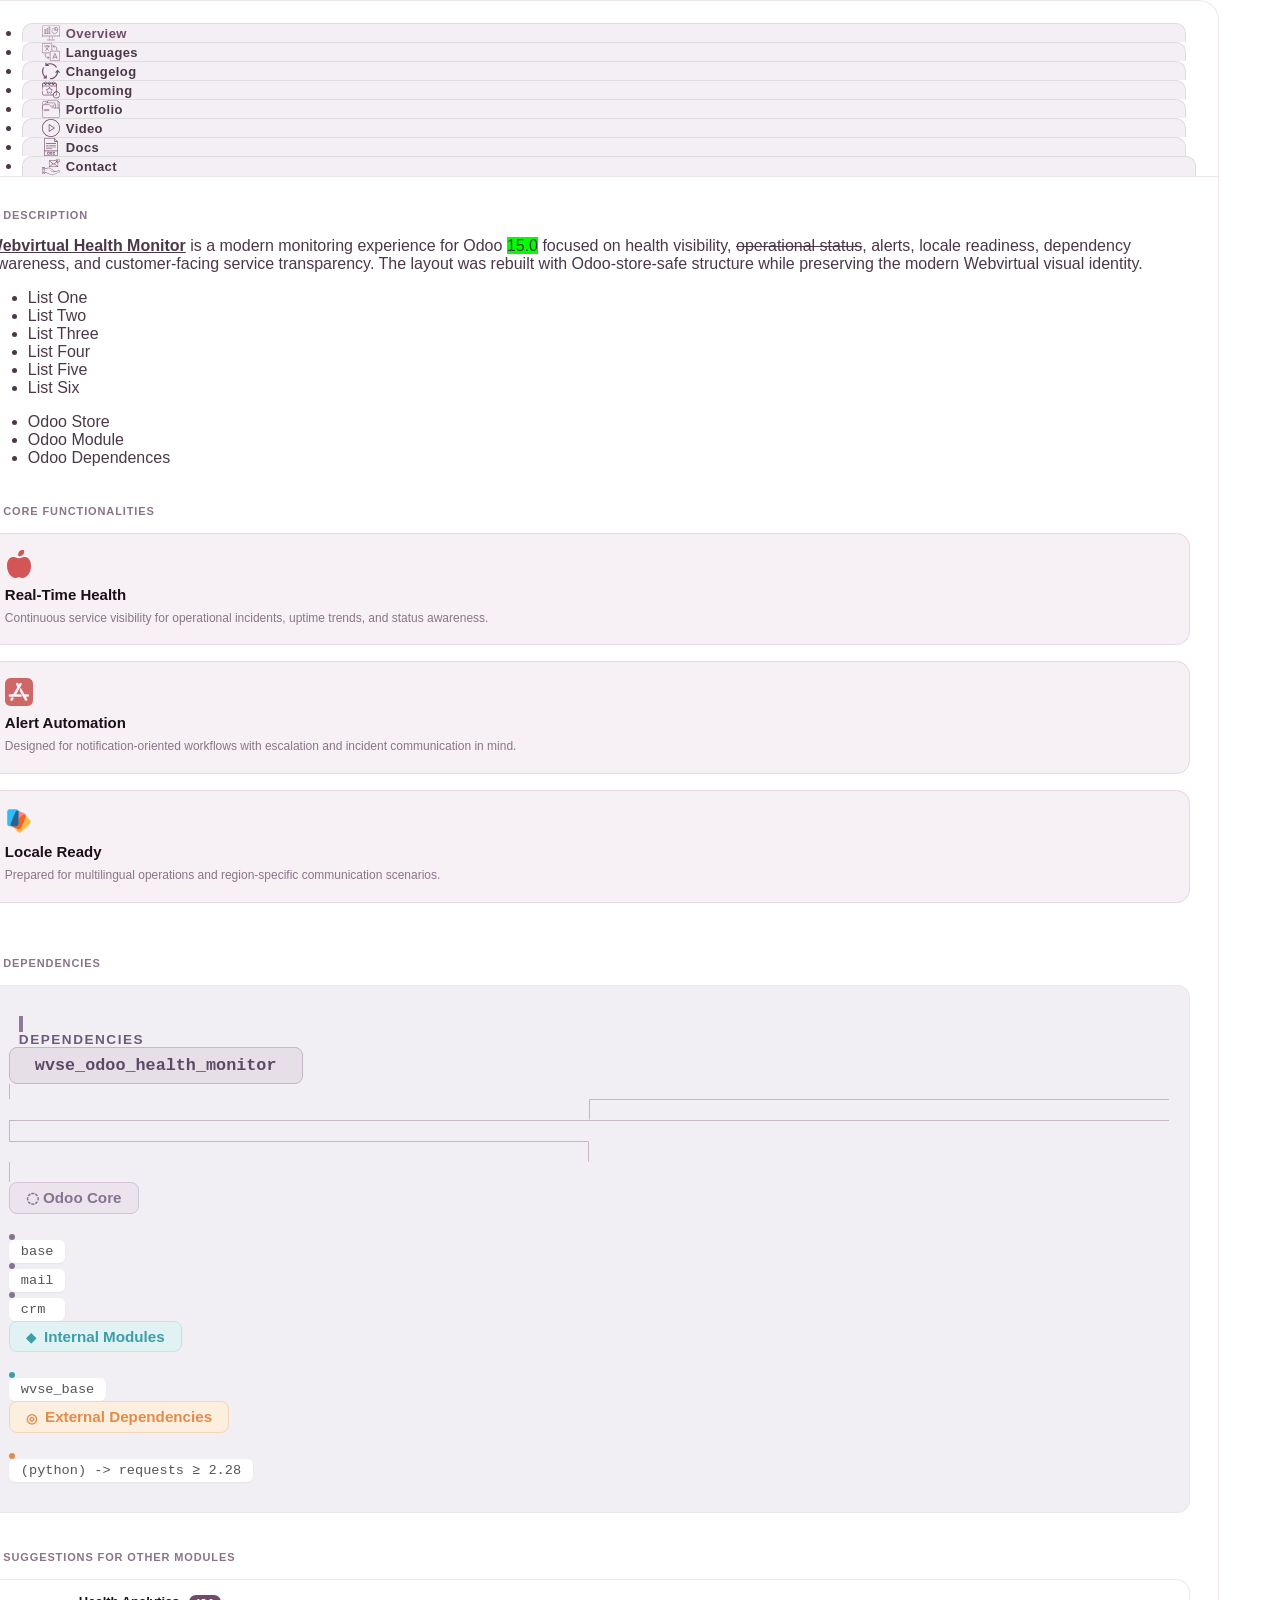
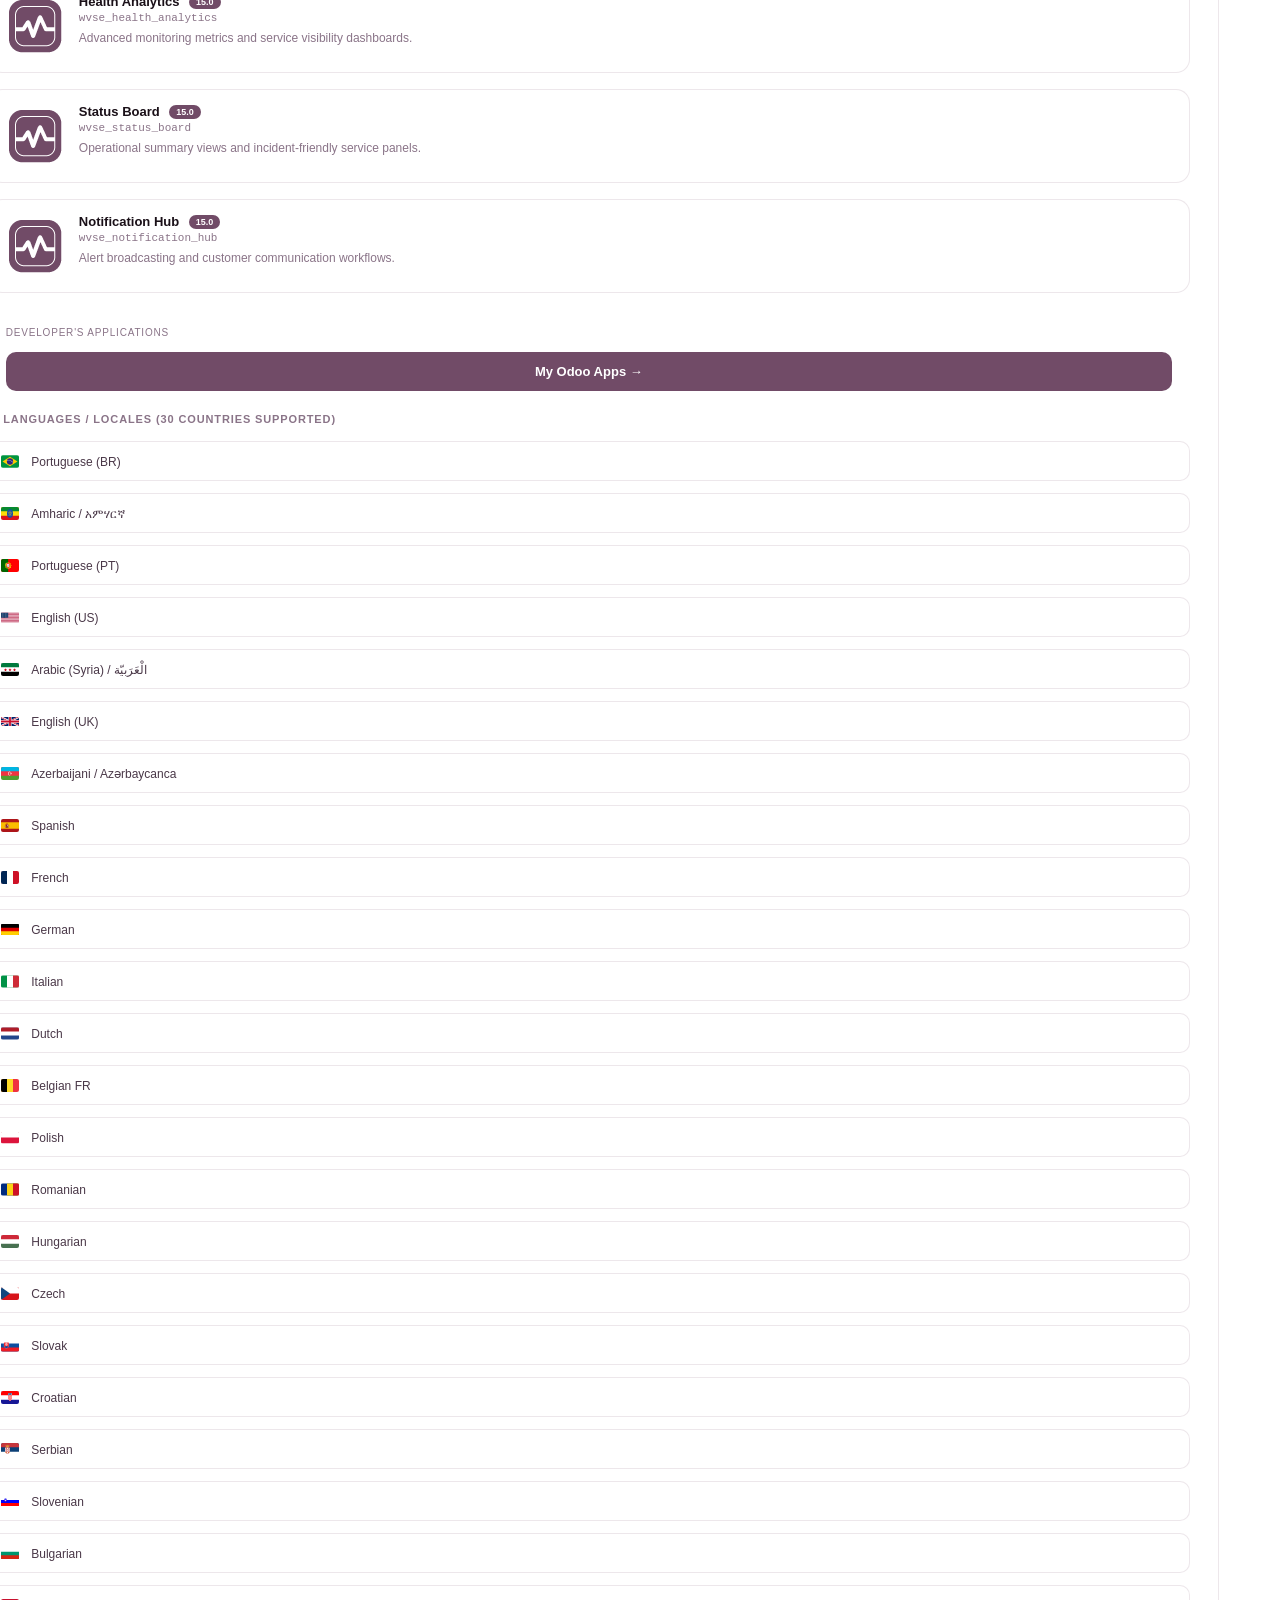
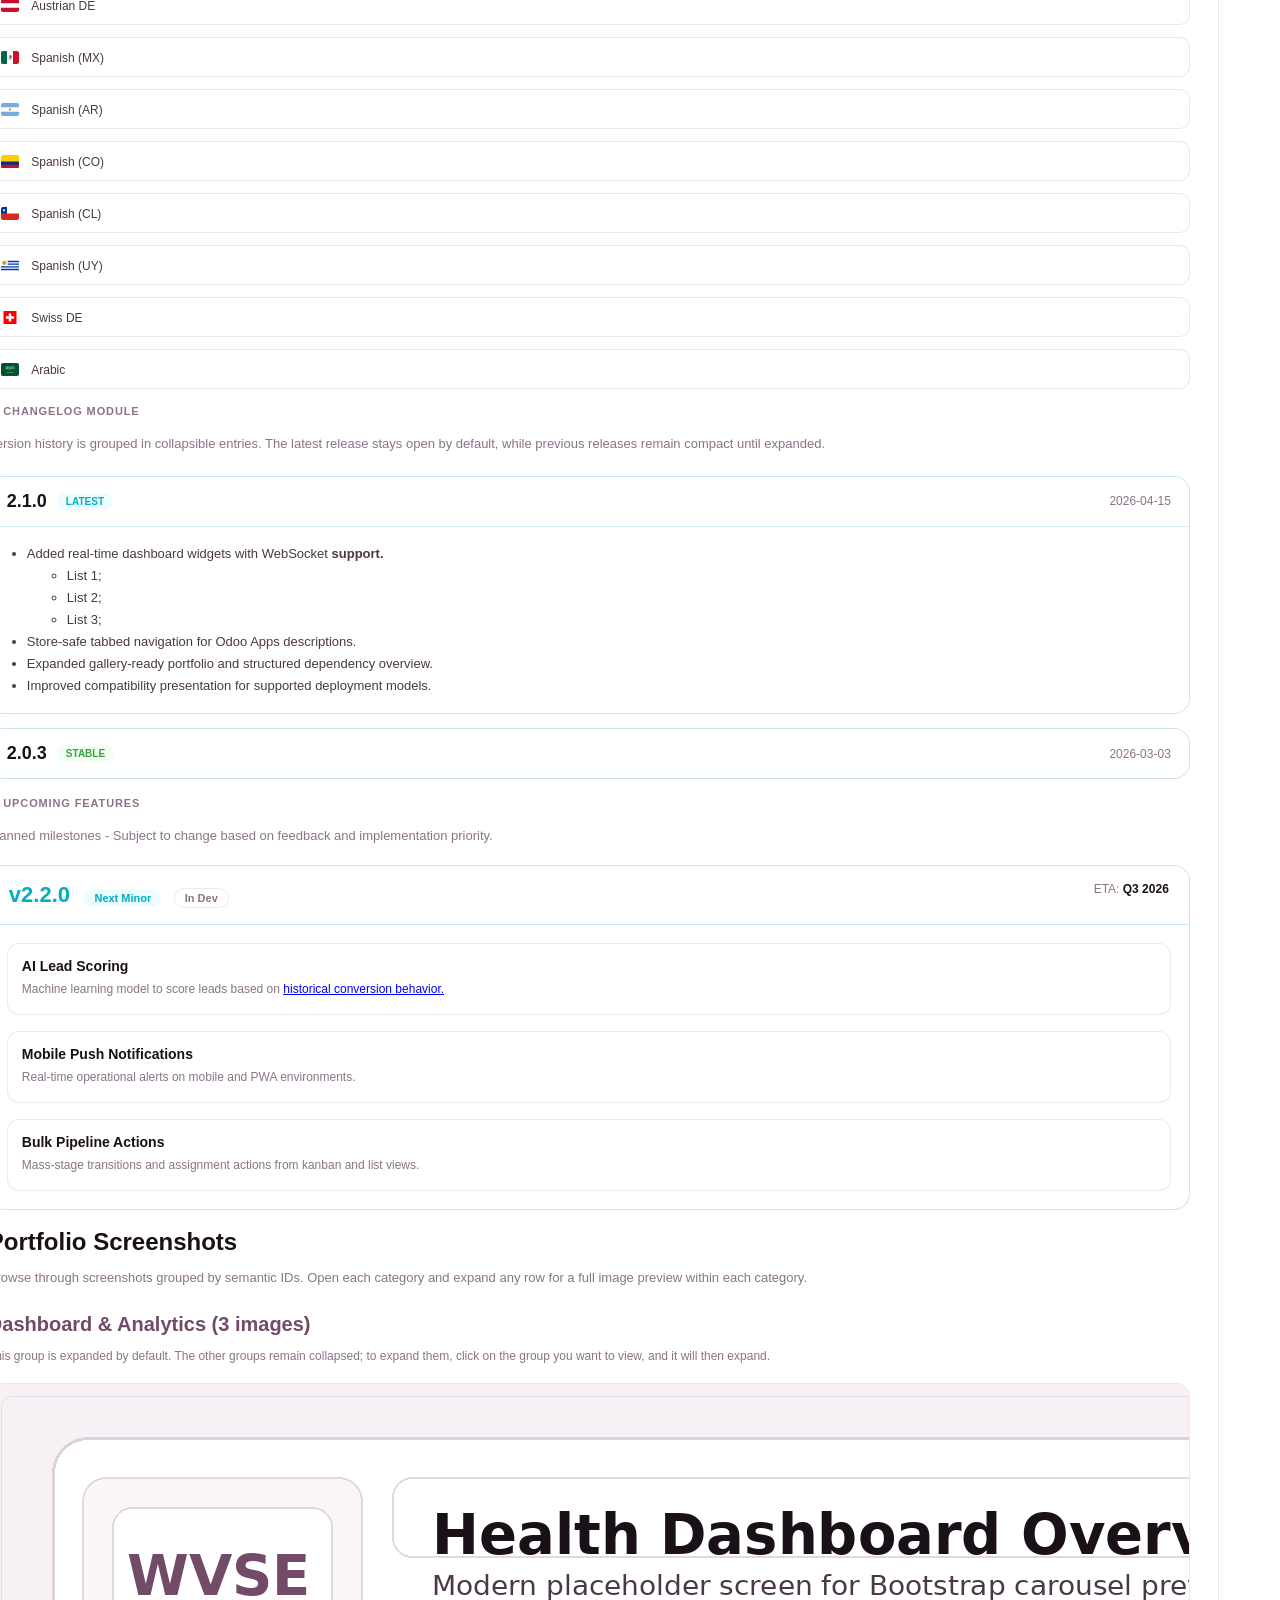
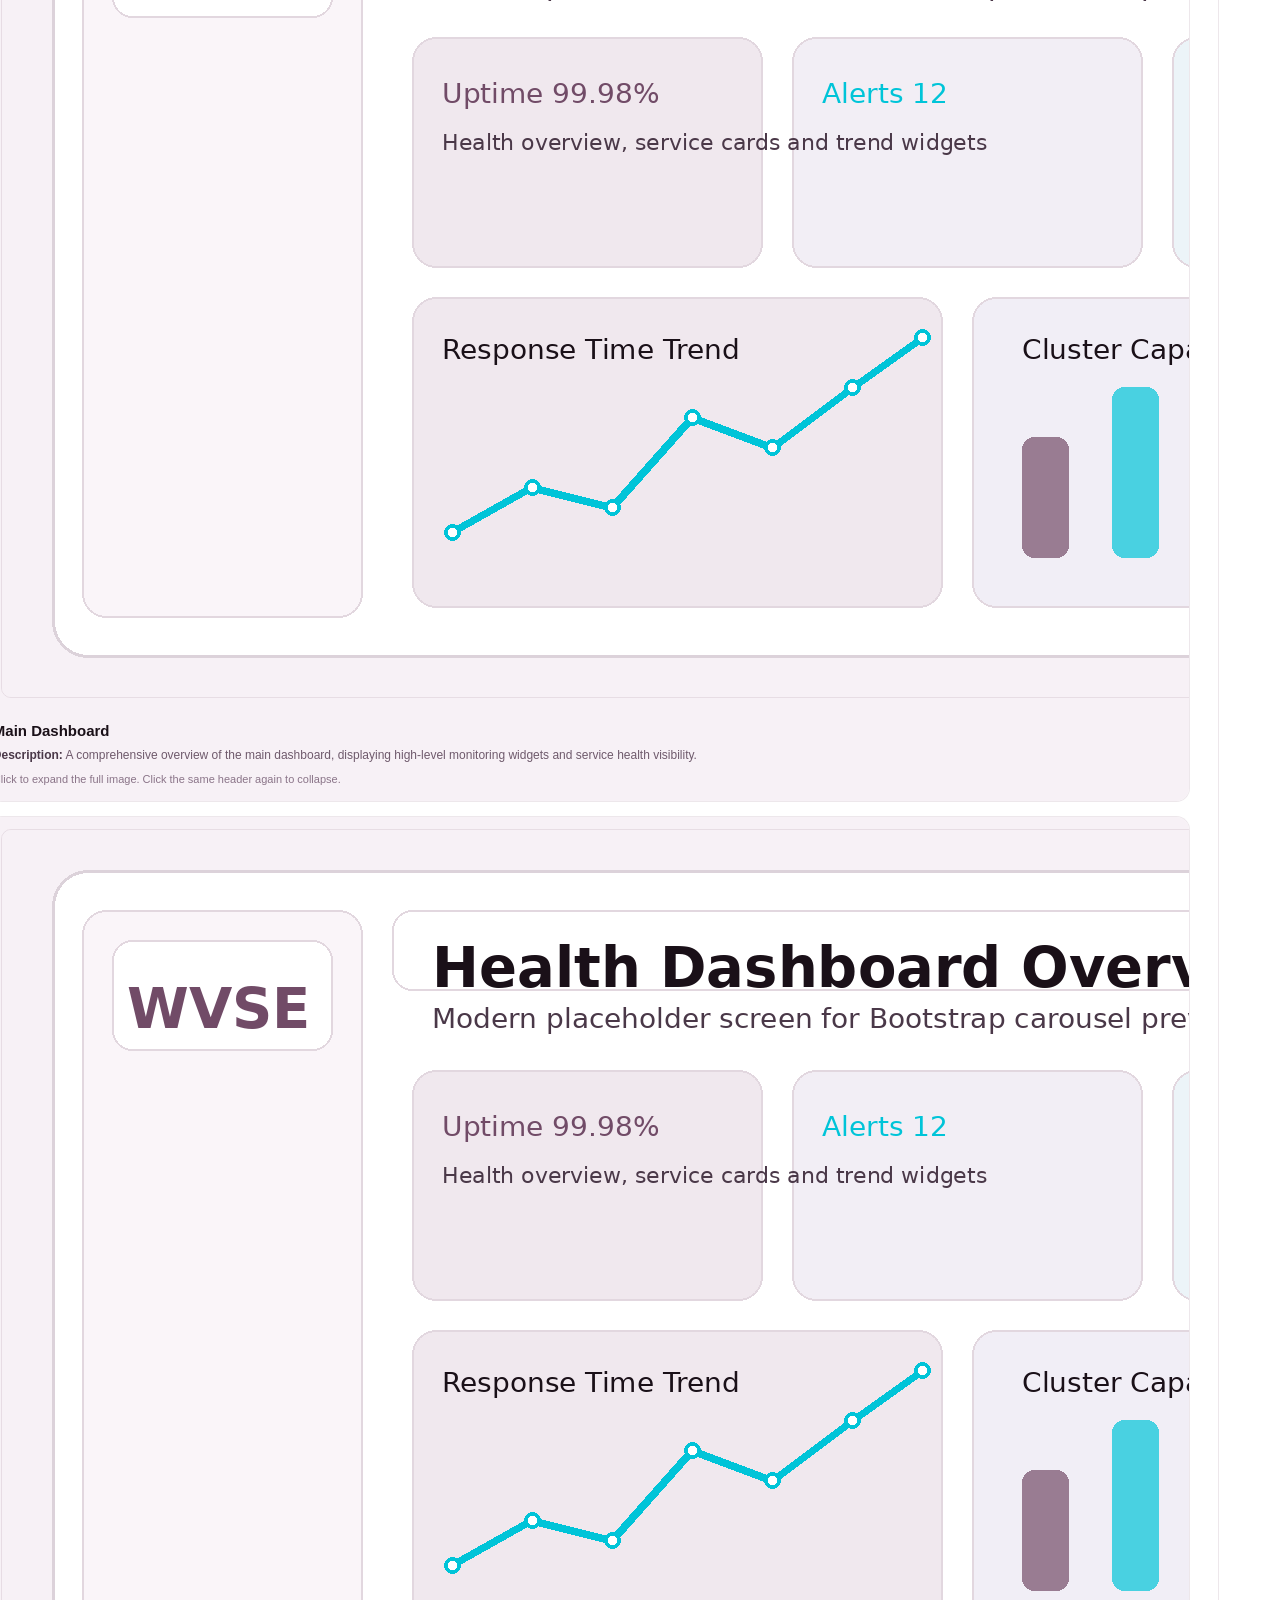
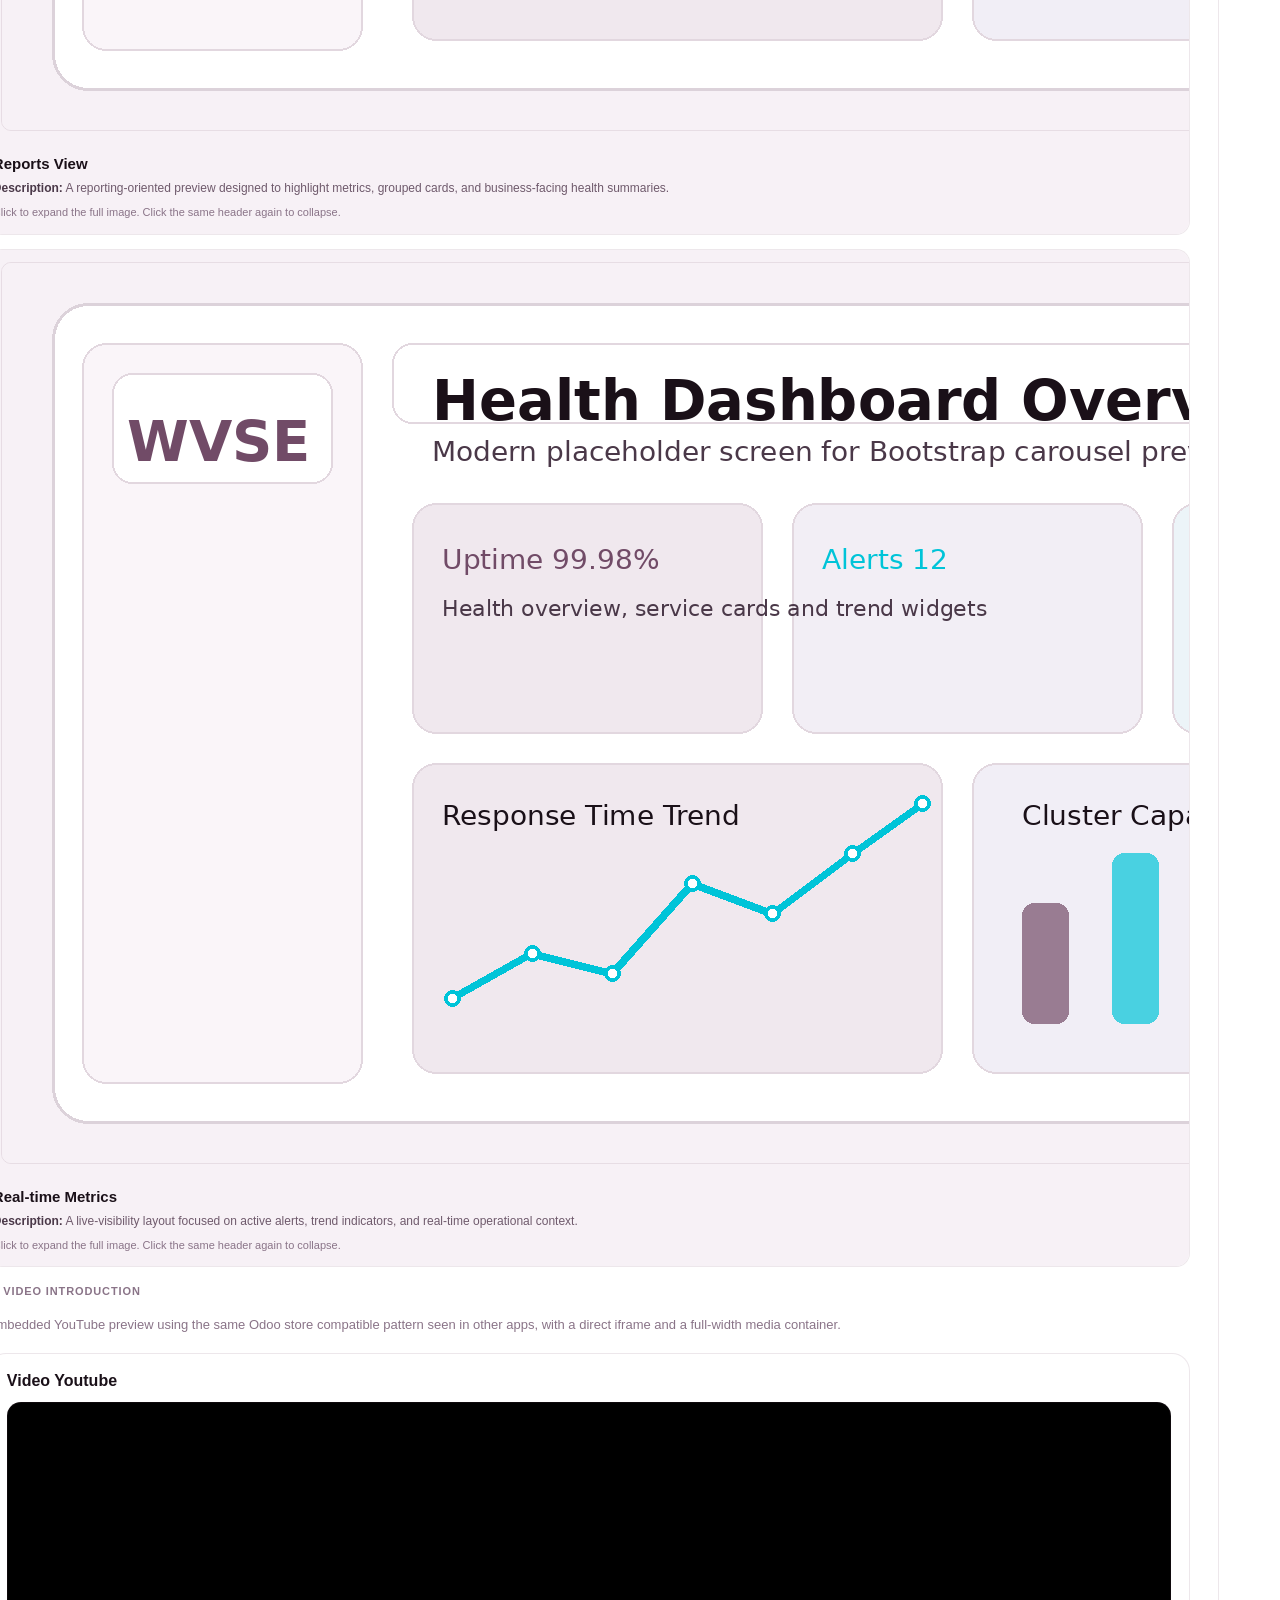
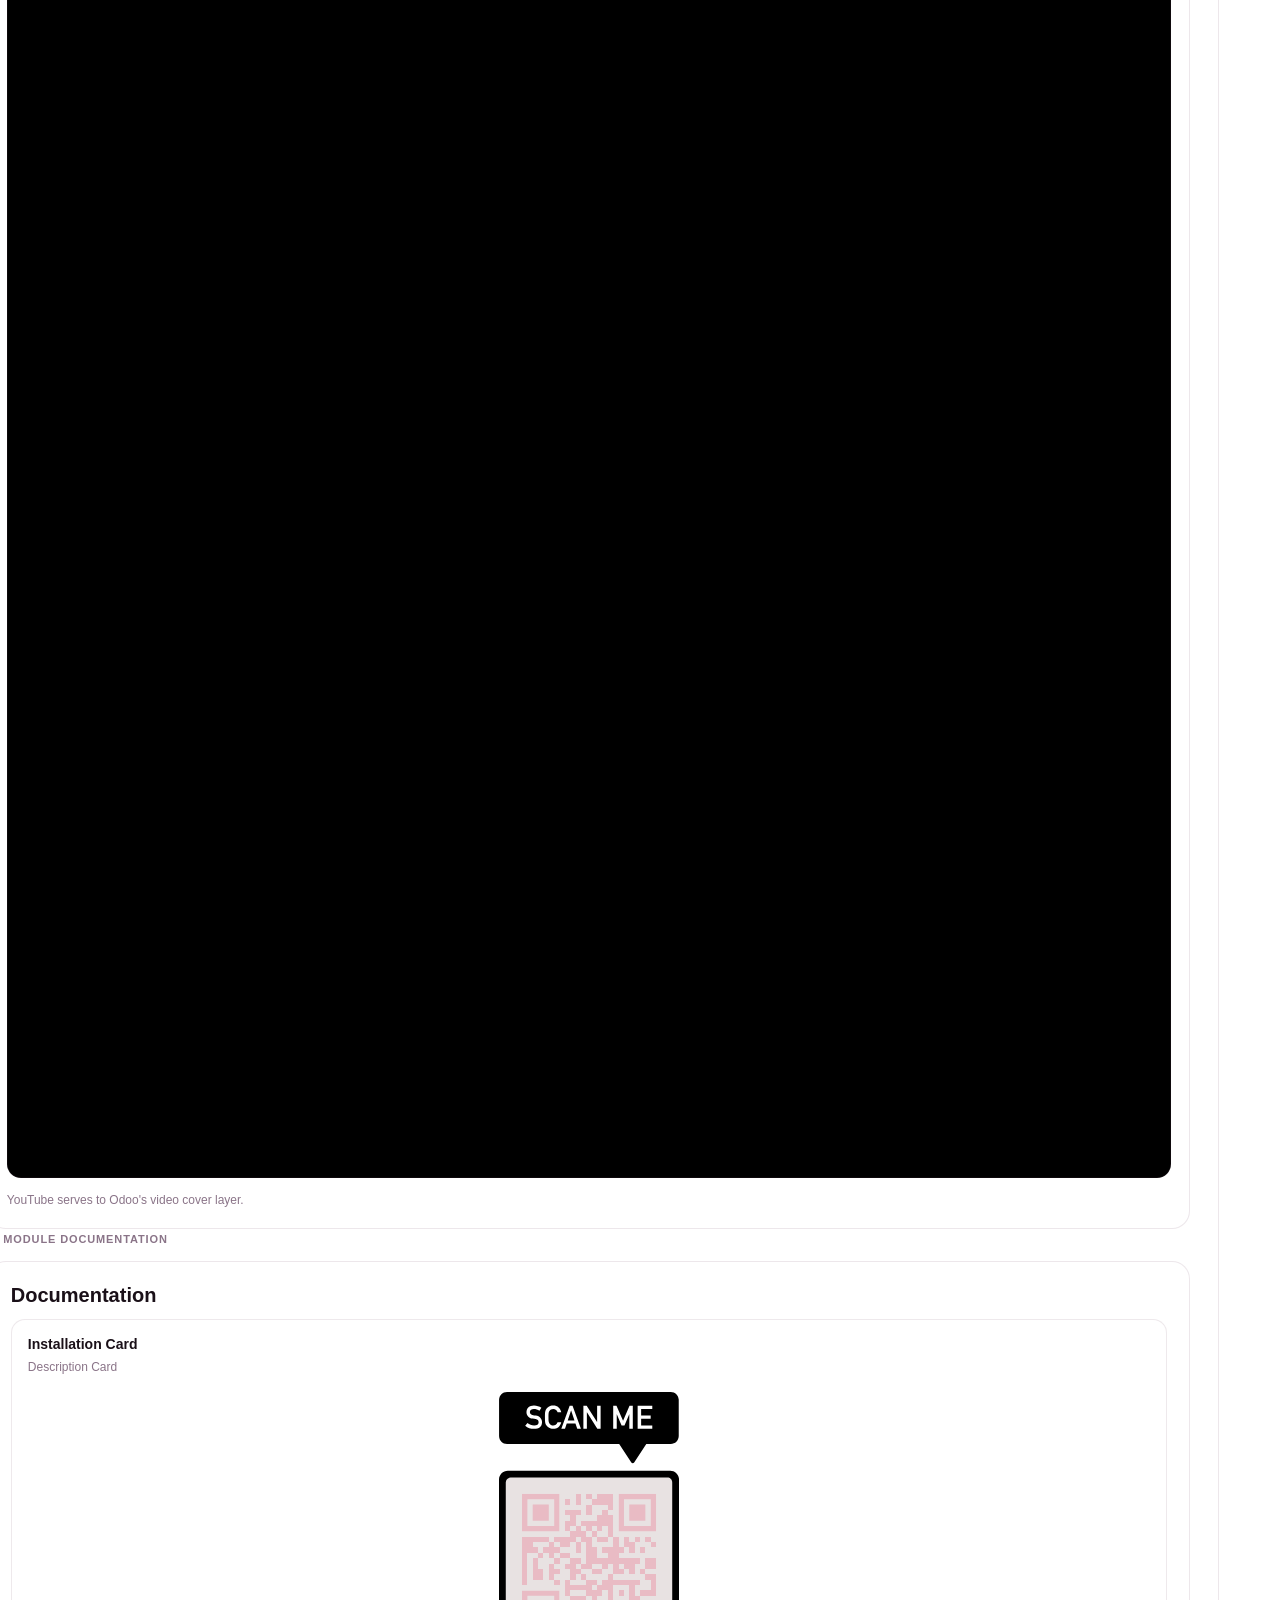
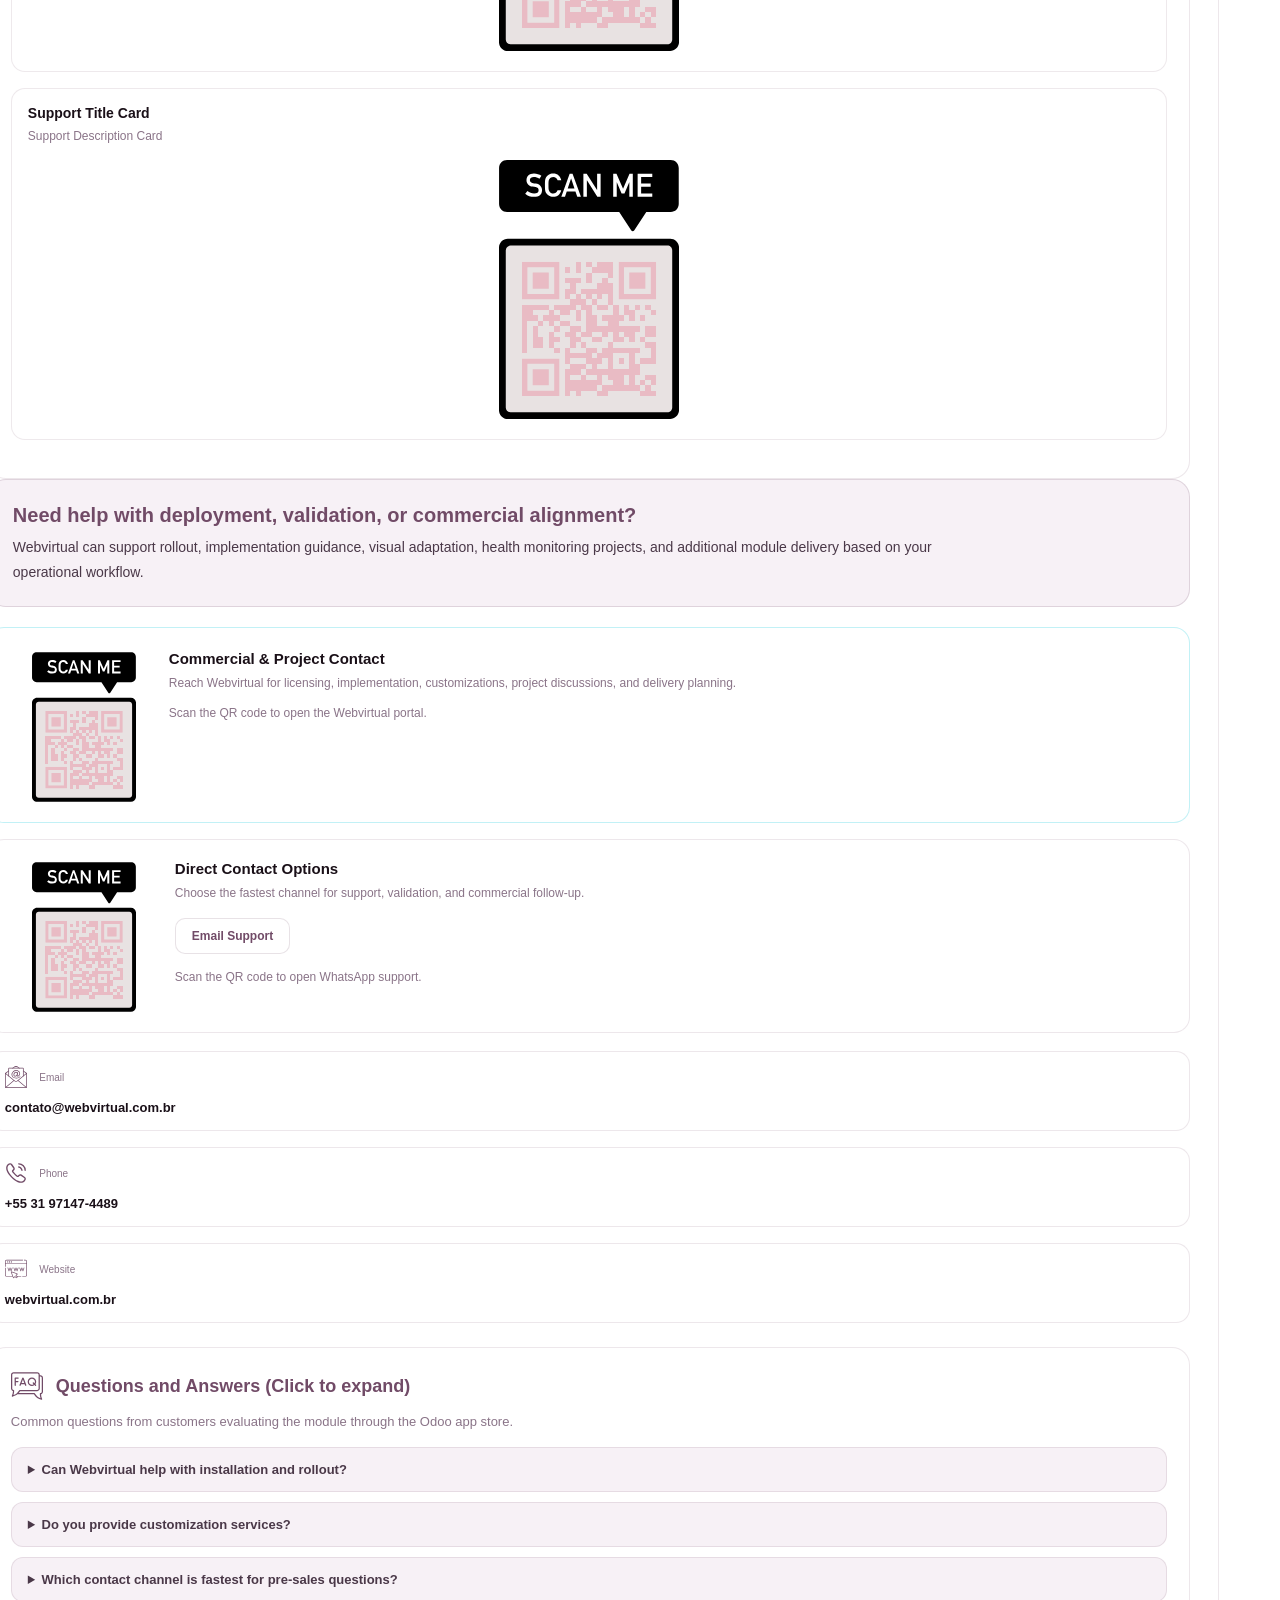
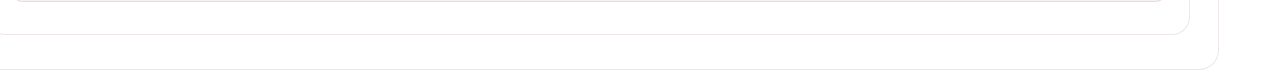
==== commit e3977983: "Update index.html" ====
--- a/wvse_odoo_health_monitor/static/description/index.html
+++ b/wvse_odoo_health_monitor/static/description/index.html
@@ -5,126 +5,44 @@
     <meta content="width=device-width, initial-scale=1.0" name="viewport">
     <title>Odoo Module Description</title>
   </head>
-  <body style="margin:0;padding:0;font-family:Arial,Helvetica,sans-serif;color:#E5E7EB;background-color:#111827;">
-    <div id="wvse-main" style="margin:0 calc(48% - 52vw);width:100vw;display:flex;justify-content:center;">
-      <div class="container-fluid" id="wvse-root" style="width:100%;max-width:1540px !important;padding:0 15px;">
+  <body style="margin:0;padding:0;font-family:Arial,Helvetica,sans-serif;color:#4A3848;background-color:#FFFFFF;">
+    <div id="wvse-main" style="margin: 0 calc(48% - 52vw); width: 100vw; display: flex; justify-content: center;">
+      <div class="container-fluid" id="wvse-root" style="width: 100%; max-width: 1540px !important; padding: 0 15px;">
         <div class="row" id="wvse_el_0001" style="margin-left:0;margin-right:0;">
-          <div class="col-12 col-lg-3" id="wvse_sidebar_col" style="padding:0 10px 20px 10px;">
-            <div id="wvse_sidebar_card" style="background-color:#111827;border:1px solid rgba(113,75,103,0.28);border-radius:20px;overflow:hidden;">
-              <div id="wvse_module_section" style="padding:20px 18px;border-bottom:1px solid rgba(113,75,103,0.28);">
-                <div id="wvse_module_icon_wrap" style="width:62px;height:62px;border:1px solid rgba(113,75,103,0.18);border-radius:16px;padding:10px;margin-bottom:14px;background-color:#111827;">
-                  <img alt="Module icon" id="wvse_module_icon" src="./icon.png" style="display:block;width:100%;height:auto;">
-                </div>
-                <div id="wvse_module_title" style="font-size:18px;line-height:1.12;font-weight:800;color:#703F63;overflow-wrap:anywhere;word-break:break-word;">Webvirtual Health Monitor</div>
-                <div id="wvse_module_technical_name" style="font-family:'Courier New',monospace;font-size:12px;line-height:1.5;color:#CBD5E1;margin-top:8px;overflow-wrap:anywhere;word-break:break-word;">wvse_odoo_health_monitor</div>
-                <div id="wvse_module_author" style="font-size:12px;color:#CBD5E1;margin-top:6px;">by Webvirtual</div>
-                <div id="wvse_module_badges" style="margin-top:14px;">
-                  <span id="wvse_module_badge_odoo" style="display:inline-block;padding:4px 10px;margin-right:8px;margin-bottom:8px;border-radius:8px;background-color:#714B67;color:#FFFFFF;font-size:12px;font-weight:700;border:1px solid #714B67;">Odoo 15.0</span>
-                  <span id="wvse_module_badge_version" style="display:inline-block;padding:4px 10px;margin-bottom:8px;border-radius:8px;background-color:#111827;color:#714B67;font-size:12px;font-weight:700;border:1px solid rgba(113,75,103,0.24);">v2.1.3</span>
-                </div>
-              </div>
-              <div id="wvse_developer_section" style="padding:18px;border-bottom:1px solid rgba(113,75,103,0.28);">
-                <div id="wvse_developer_label" style="font-size:10px;letter-spacing:.08em;text-transform:uppercase;color:#CBD5E1;margin-bottom:10px;">Developer</div>
-                <div id="wvse_developer_logo_wrap" style="border:1px solid rgba(113,75,103,0.28);border-radius:12px;padding:14px;margin-bottom:12px;background-color:#111827;">
-                  <img alt="Webvirtual logo" id="wvse_developer_logo" src="./images/contact/developer_logo.png" style="display:block;width:100%;height:auto;">
-                </div>
-                <div id="wvse_developer_name" style="font-size:13px;font-weight:700;color:#F9FAFB;margin-bottom:10px;text-align:center;">Webvirtual Soluções Empresariais</div>
-                <div id="wvse_developer_contact_card" style="border:1px solid rgba(113,75,103,0.28);border-radius:10px;padding:10px 12px;margin-bottom:10px;background-color:#111827;">
-                  <div id="wvse_developer_contact_label" style="font-size:9px;letter-spacing:.05em;text-transform:uppercase;color:#CBD5E1;">Support</div>
-                  <a href="mailto:contato@webvirtual.com.br" id="wvse_developer_contact_mail_sidebar" style="display:inline-block;font-size:11px;color:#714B67;font-weight:600;text-decoration:none;overflow-wrap:anywhere;word-break:break-word;">contato@webvirtual.com.br</a>
-                </div>
-                <div id="wvse_developer_whatsapp_card" style="display:flex;align-items:center;justify-content:space-between;gap:12px;border:1px solid rgba(37,211,102,0.22);border-radius:10px;padding:10px 12px;background-color:#111827;">
-                  <div id="wvse_developer_whatsapp_left" style="min-width:0;flex:1;">
-                    <div id="wvse_el_0002" style="margin-bottom:6px;">
-                      <img alt="WhatsApp" id="wvse_developer_whatsapp_icon" src="./icons/default/whatsapp.svg" style="display:inline-block;width:18px;height:18px;vertical-align:middle;margin-right:6px;">
-                      <span id="wvse_el_0003" style="font-size:9px;letter-spacing:.05em;text-transform:uppercase;color:#CBD5E1;vertical-align:middle;">Contact</span>
-                    </div>
-                    <div id="wvse_phone_sidebar" style="font-size:11px;color:#25D366;font-weight:700;">+55 31 97147-4489</div>
-                  </div>
-                  <div id="wvse_developer_whatsapp_qr_wrap" style="flex-shrink:0;width:60px;height:60px;border-radius:8px;overflow:hidden;margin-left:20px;display:flex;align-items:center;justify-content:center;">
-                    <img alt="WhatsApp QR Code" id="wvse_developer_whatsapp_qr" src="./images/contact/whatsapp_qr.jpg" style="display:block;width:60px;height:60px;object-fit:contain;">
-                  </div>
-                </div>
-              </div>
-              <div id="wvse_price_section" style="padding:18px;border-bottom:1px solid rgba(113,75,103,0.28);">
-                <div id="wvse_price_value" style="font-size:34px;line-height:1;font-weight:800;color:#714B67;">$149.85</div>
-                <div id="wvse_price_note" style="font-size:12px;color:#CBD5E1;margin-top:8px;">One-time purchase · all updates included</div>
-                <div id="wvse_demo_live_wrapper" style="margin-top:14px;text-align:center;">
-                  <div id="wvse_demo_live_link" style="display:block;padding:12px 14px;border-radius:10px;background-color:#714B67;color:#FFFFFF;font-size:13px;font-weight:700;text-align:center;box-sizing:border-box;">Live Demo: Click on "Live Preview"</div>
-                  <div id="wvse_demo_live_hint" style="font-size:11px;color:#CBD5E1;margin-top:6px;font-weight:400;">(Select the database same module name)</div>
-                </div>
-              </div>
-              <div id="wvse_compatibility_section" style="padding:18px;border-bottom:1px solid rgba(113,75,103,0.28);">
-                <div id="wvse_compatibility_label" style="font-size:10px;letter-spacing:.08em;text-transform:uppercase;color:#CBD5E1;margin-bottom:10px;">Compatibility</div>
-                <div class="row" id="wvse_compatibility_list" style="margin-left:-4px;margin-right:-4px;"><div class="col-12" id="wvse_compatibility_item" style="padding:0 4px 8px 4px;">
-                  <div id="wvse_el_compatibility_box" style="border:1px solid rgba(113,75,103,0.28);border-radius:10px;padding:10px 12px;background-color:#111827;">
-                    <span id="wvse_el_compatibility_name" style="font-size:12px;color:#E5E7EB;font-weight:600;">Odoo Online</span>
-                    <span id="wvse_el_compatibility_value" style="font-size:16px;">❌</span>
-                  </div>
-                </div><div class="col-12" id="wvse_compatibility_item" style="padding:0 4px 8px 4px;">
-                  <div id="wvse_el_compatibility_box" style="border:1px solid rgba(113,75,103,0.28);border-radius:10px;padding:10px 12px;background-color:#111827;">
-                    <span id="wvse_el_compatibility_name" style="font-size:12px;color:#E5E7EB;font-weight:600;">Odoo Community</span>
-                    <span id="wvse_el_compatibility_value" style="font-size:16px;">✅</span>
-                  </div>
-                </div><div class="col-12" id="wvse_compatibility_item" style="padding:0 4px 8px 4px;">
-                  <div id="wvse_el_compatibility_box" style="border:1px solid rgba(113,75,103,0.28);border-radius:10px;padding:10px 12px;background-color:#111827;">
-                    <span id="wvse_el_compatibility_name" style="font-size:12px;color:#E5E7EB;font-weight:600;">Odoo Enterprise</span>
-                    <span id="wvse_el_compatibility_value" style="font-size:16px;">✅</span>
-                  </div>
-                </div><div class="col-12" id="wvse_compatibility_item" style="padding:0 4px 8px 4px;">
-                  <div id="wvse_el_compatibility_box" style="border:1px solid rgba(113,75,103,0.28);border-radius:10px;padding:10px 12px;background-color:#111827;">
-                    <span id="wvse_el_compatibility_name" style="font-size:12px;color:#E5E7EB;font-weight:600;">Odoo.sh</span>
-                    <span id="wvse_el_compatibility_value" style="font-size:16px;">✅</span>
-                  </div>
-                </div><div class="col-12" id="wvse_compatibility_item" style="padding:0 4px 8px 4px;">
-                  <div id="wvse_el_compatibility_box" style="border:1px solid rgba(113,75,103,0.28);border-radius:10px;padding:10px 12px;background-color:#111827;">
-                    <span id="wvse_el_compatibility_name" style="font-size:12px;color:#E5E7EB;font-weight:600;">On Premise</span>
-                    <span id="wvse_el_compatibility_value" style="font-size:16px;">✅</span>
-                  </div>
-                </div></div>
-              </div>
-              <div id="wvse_versions_section" style="padding:18px;"><div id="wvse_versions_label" style="font-size:10px;letter-spacing:.08em;text-transform:uppercase;color:#CBD5E1;margin-bottom:10px;">Other Versions</div>
-                <span id="wvse_version_active" style="display:inline-block;padding:6px 12px;margin-right:8px;margin-bottom:8px;border-radius:9px;font-size:12px;font-weight:700;border:1px solid #5E3D55;background-color:#714B67;color:#FFFFFF;">15.0</span><a href="https://apps.odoo.com/apps/modules/16.0/wvse_odoo_health_monitor" id="wvse_other_version" style="display:inline-block;padding:6px 12px;margin-right:8px;margin-bottom:8px;border-radius:9px;font-size:12px;font-weight:700;border:1px solid rgba(113,75,103,0.28);color:#CBD5E1;background-color:#111827;text-decoration:none;" target="_blank">16.0</a><a href="https://apps.odoo.com/apps/modules/17.0/wvse_odoo_health_monitor" id="wvse_other_version" style="display:inline-block;padding:6px 12px;margin-right:8px;margin-bottom:8px;border-radius:9px;font-size:12px;font-weight:700;border:1px solid rgba(113,75,103,0.28);color:#CBD5E1;background-color:#111827;text-decoration:none;" target="_blank">17.0</a><a href="https://apps.odoo.com/apps/modules/18.0/wvse_odoo_health_monitor" id="wvse_other_version" style="display:inline-block;padding:6px 12px;margin-right:8px;margin-bottom:8px;border-radius:9px;font-size:12px;font-weight:700;border:1px solid rgba(113,75,103,0.28);color:#CBD5E1;background-color:#111827;text-decoration:none;" target="_blank">18.0</a><a href="https://apps.odoo.com/apps/modules/19.0/wvse_odoo_health_monitor" id="wvse_other_version" style="display:inline-block;padding:6px 12px;margin-right:8px;margin-bottom:8px;border-radius:9px;font-size:12px;font-weight:700;border:1px solid rgba(113,75,103,0.28);color:#CBD5E1;background-color:#111827;text-decoration:none;" target="_blank">19.0</a></div>
-              <div id="wvse_myapps_sidebar_section" style="padding:18px;">
-                <div id="wvse_myapps_sidebar_label" style="font-size:10px;letter-spacing:.08em;text-transform:uppercase;color:#CBD5E1;margin-bottom:10px;">Developer's Applications</div>
-                <a href="https://apps.odoo.com/apps/modules/browse?author=Webvirtual" id="wvse_my_apps_link" style="display:block;margin-top:14px;padding:12px 14px;border-radius:10px;background-color:#714B67;color:#FFFFFF;font-size:13px;font-weight:700;text-align:center;text-decoration:none;" target="_blank">My Odoo Apps →</a>
-              </div>
-            </div>
-          </div>
-          <div class="col-12 col-lg-9" id="wvse_content_col" style="padding:0 10px;">
-            <div id="wvse_content_card" style="background-color:#111827;border:1px solid rgba(113,75,103,0.28);border-radius:20px;overflow:hidden;">
-              <div id="wvse_tabs_wrap" style="padding:22px 22px 0 22px;border-bottom:1px solid rgba(113,75,103,0.28);">
+          <div class="col-12" id="wvse_content_col" style="padding:0 10px;">
+            <div id="wvse_content_card" style="background-color:#FFFFFF;border:1px solid rgba(113,75,103,0.13);border-radius:20px;overflow:hidden;">
+              <div id="wvse_tabs_wrap" style="padding:22px 22px 0 22px;border-bottom:1px solid rgba(113,75,103,0.13);">
                 <ul class="nav nav-tabs" data-tabs="tabs" id="wvse_tabs_nav" role="tablist" style="border:none;background-color:unset;margin:0 auto;">
-                  <li class="nav-item" id="wvse_nav_item_overview" role="presentation" style="border-top-right-radius:10px;border-top-left-radius:10px;background-color:#111827;margin-right:10px;border:1px solid rgba(113,75,103,0.32);border-bottom:0;">
+                  <li class="nav-item" id="wvse_nav_item_overview" role="presentation" style="border-top-right-radius:10px;border-top-left-radius:10px;background-color:#F4EEF5;margin-right:10px;border:1px solid #ddd;border-bottom:0;">
                     <a aria-selected="true" class="nav-link active" data-bs-toggle="tab" data-toggle="tab" href="#wvse-tab-overview" id="wvse_tab_link_overview" style="font-family:Arial,Helvetica,sans-serif;font-weight:700;font-size:13px;letter-spacing:.03em;padding:11px 18px;border-top-left-radius:10px;border-top-right-radius:10px;color:#714B67;border:1px solid transparent;text-decoration:none;">
                       <img alt="Overview icon" id="wvse_tab_icon_overview" src="./icons/default/overview.svg" style="width:18px;margin-top:-3px;margin-right:6px;vertical-align:middle;">Overview </a>
                   </li>
-                  <li class="nav-item" id="wvse_nav_item_languages" role="presentation" style="border-top-right-radius:10px;border-top-left-radius:10px;background-color:#111827;margin-right:10px;border:1px solid rgba(113,75,103,0.32);border-bottom:0;">
-                    <a aria-selected="false" class="nav-link" data-bs-toggle="tab" data-toggle="tab" href="#wvse-tab-languages" id="wvse_tab_link_languages" style="font-family:Arial,Helvetica,sans-serif;font-weight:700;font-size:13px;letter-spacing:.03em;padding:11px 18px;border-top-left-radius:10px;border-top-right-radius:10px;color:#E5E7EB;border:1px solid transparent;text-decoration:none;">
+                  <li class="nav-item" id="wvse_nav_item_languages" role="presentation" style="border-top-right-radius:10px;border-top-left-radius:10px;background-color:#F4EEF5;margin-right:10px;border:1px solid #ddd;border-bottom:0;">
+                    <a aria-selected="false" class="nav-link" data-bs-toggle="tab" data-toggle="tab" href="#wvse-tab-languages" id="wvse_tab_link_languages" style="font-family:Arial,Helvetica,sans-serif;font-weight:700;font-size:13px;letter-spacing:.03em;padding:11px 18px;border-top-left-radius:10px;border-top-right-radius:10px;color:#4A3848;border:1px solid transparent;text-decoration:none;">
                       <img alt="Languages icon" id="wvse_tab_icon_languages" src="./icons/default/languages.svg" style="width:18px;margin-top:-3px;margin-right:6px;vertical-align:middle;">Languages </a>
                   </li>
-                  <li class="nav-item" id="wvse_nav_item_changelog" role="presentation" style="border-top-right-radius:10px;border-top-left-radius:10px;background-color:#111827;margin-right:10px;border:1px solid rgba(113,75,103,0.32);border-bottom:0;">
-                    <a aria-selected="false" class="nav-link" data-bs-toggle="tab" data-toggle="tab" href="#wvse-tab-changelog" id="wvse_tab_link_changelog" style="font-family:Arial,Helvetica,sans-serif;font-weight:700;font-size:13px;letter-spacing:.03em;padding:11px 18px;border-top-left-radius:10px;border-top-right-radius:10px;color:#E5E7EB;border:1px solid transparent;text-decoration:none;">
+                  <li class="nav-item" id="wvse_nav_item_changelog" role="presentation" style="border-top-right-radius:10px;border-top-left-radius:10px;background-color:#F4EEF5;margin-right:10px;border:1px solid #ddd;border-bottom:0;">
+                    <a aria-selected="false" class="nav-link" data-bs-toggle="tab" data-toggle="tab" href="#wvse-tab-changelog" id="wvse_tab_link_changelog" style="font-family:Arial,Helvetica,sans-serif;font-weight:700;font-size:13px;letter-spacing:.03em;padding:11px 18px;border-top-left-radius:10px;border-top-right-radius:10px;color:#4A3848;border:1px solid transparent;text-decoration:none;">
                       <img alt="Changelog icon" id="wvse_tab_icon_changelog" src="./icons/default/changelog.svg" style="width:18px;margin-top:-3px;margin-right:6px;vertical-align:middle;">Changelog </a>
                   </li>
-                  <li class="nav-item" id="wvse_nav_item_upcoming" role="presentation" style="border-top-right-radius:10px;border-top-left-radius:10px;background-color:#111827;margin-right:10px;border:1px solid rgba(113,75,103,0.32);border-bottom:0;">
-                    <a aria-selected="false" class="nav-link" data-bs-toggle="tab" data-toggle="tab" href="#wvse-tab-upcoming" id="wvse_tab_link_upcoming" style="font-family:Arial,Helvetica,sans-serif;font-weight:700;font-size:13px;letter-spacing:.03em;padding:11px 18px;border-top-left-radius:10px;border-top-right-radius:10px;color:#E5E7EB;border:1px solid transparent;text-decoration:none;">
+                  <li class="nav-item" id="wvse_nav_item_upcoming" role="presentation" style="border-top-right-radius:10px;border-top-left-radius:10px;background-color:#F4EEF5;margin-right:10px;border:1px solid #ddd;border-bottom:0;">
+                    <a aria-selected="false" class="nav-link" data-bs-toggle="tab" data-toggle="tab" href="#wvse-tab-upcoming" id="wvse_tab_link_upcoming" style="font-family:Arial,Helvetica,sans-serif;font-weight:700;font-size:13px;letter-spacing:.03em;padding:11px 18px;border-top-left-radius:10px;border-top-right-radius:10px;color:#4A3848;border:1px solid transparent;text-decoration:none;">
                       <img alt="Upcoming icon" id="wvse_tab_icon_upcoming" src="./icons/default/upcoming.svg" style="width:18px;margin-top:-3px;margin-right:6px;vertical-align:middle;">Upcoming </a>
                   </li>
-                  <li class="nav-item" id="wvse_nav_item_portfolio" role="presentation" style="border-top-right-radius:10px;border-top-left-radius:10px;background-color:#111827;margin-right:10px;border:1px solid rgba(113,75,103,0.32);border-bottom:0;">
-                    <a aria-selected="false" class="nav-link" data-bs-toggle="tab" data-toggle="tab" href="#wvse-tab-portfolio" id="wvse_tab_link_portfolio" style="font-family:Arial,Helvetica,sans-serif;font-weight:700;font-size:13px;letter-spacing:.03em;padding:11px 18px;border-top-left-radius:10px;border-top-right-radius:10px;color:#E5E7EB;border:1px solid transparent;text-decoration:none;">
+                  <li class="nav-item" id="wvse_nav_item_portfolio" role="presentation" style="border-top-right-radius:10px;border-top-left-radius:10px;background-color:#F4EEF5;margin-right:10px;border:1px solid #ddd;border-bottom:0;">
+                    <a aria-selected="false" class="nav-link" data-bs-toggle="tab" data-toggle="tab" href="#wvse-tab-portfolio" id="wvse_tab_link_portfolio" style="font-family:Arial,Helvetica,sans-serif;font-weight:700;font-size:13px;letter-spacing:.03em;padding:11px 18px;border-top-left-radius:10px;border-top-right-radius:10px;color:#4A3848;border:1px solid transparent;text-decoration:none;">
                       <img alt="Portfolio icon" id="wvse_tab_icon_portfolio" src="./icons/default/portfolio.svg" style="width:18px;margin-top:-3px;margin-right:6px;vertical-align:middle;">Portfolio </a>
                   </li>
-                  <li class="nav-item" id="wvse_nav_item_video" role="presentation" style="border-top-right-radius:10px;border-top-left-radius:10px;background-color:#111827;margin-right:10px;border:1px solid rgba(113,75,103,0.32);border-bottom:0;">
-                    <a aria-selected="false" class="nav-link" data-bs-toggle="tab" data-toggle="tab" href="#wvse-tab-video" id="wvse_tab_link_video" style="font-family:Arial,Helvetica,sans-serif;font-weight:700;font-size:13px;letter-spacing:.03em;padding:11px 18px;border-top-left-radius:10px;border-top-right-radius:10px;color:#E5E7EB;border:1px solid transparent;text-decoration:none;">
+                  <li class="nav-item" id="wvse_nav_item_video" role="presentation" style="border-top-right-radius:10px;border-top-left-radius:10px;background-color:#F4EEF5;margin-right:10px;border:1px solid #ddd;border-bottom:0;">
+                    <a aria-selected="false" class="nav-link" data-bs-toggle="tab" data-toggle="tab" href="#wvse-tab-video" id="wvse_tab_link_video" style="font-family:Arial,Helvetica,sans-serif;font-weight:700;font-size:13px;letter-spacing:.03em;padding:11px 18px;border-top-left-radius:10px;border-top-right-radius:10px;color:#4A3848;border:1px solid transparent;text-decoration:none;">
                       <img alt="Video icon" id="wvse_tab_icon_video" src="./icons/default/video.svg" style="width:18px;margin-top:-3px;margin-right:6px;vertical-align:middle;">Video </a>
                   </li>
-                  <li class="nav-item" id="wvse_nav_item_docs" role="presentation" style="border-top-right-radius:10px;border-top-left-radius:10px;background-color:#111827;margin-right:10px;border:1px solid rgba(113,75,103,0.32);border-bottom:0;">
-                    <a aria-selected="false" class="nav-link" data-bs-toggle="tab" data-toggle="tab" href="#wvse-tab-docs" id="wvse_tab_link_docs" style="font-family:Arial,Helvetica,sans-serif;font-weight:700;font-size:13px;letter-spacing:.03em;padding:11px 18px;border-top-left-radius:10px;border-top-right-radius:10px;color:#E5E7EB;border:1px solid transparent;text-decoration:none;">
+                  <li class="nav-item" id="wvse_nav_item_docs" role="presentation" style="border-top-right-radius:10px;border-top-left-radius:10px;background-color:#F4EEF5;margin-right:10px;border:1px solid #ddd;border-bottom:0;">
+                    <a aria-selected="false" class="nav-link" data-bs-toggle="tab" data-toggle="tab" href="#wvse-tab-docs" id="wvse_tab_link_docs" style="font-family:Arial,Helvetica,sans-serif;font-weight:700;font-size:13px;letter-spacing:.03em;padding:11px 18px;border-top-left-radius:10px;border-top-right-radius:10px;color:#4A3848;border:1px solid transparent;text-decoration:none;">
                       <img alt="Docs icon" id="wvse_tab_icon_docs" src="./icons/default/docs.svg" style="width:18px;margin-top:-3px;margin-right:6px;vertical-align:middle;">Docs </a>
                   </li>
-                  <li class="nav-item" id="wvse_nav_item_contact" role="presentation" style="border-top-right-radius:10px;border-top-left-radius:10px;background-color:#111827;border:1px solid rgba(113,75,103,0.32);border-bottom:0;">
-                    <a aria-selected="false" class="nav-link" data-bs-toggle="tab" data-toggle="tab" href="#wvse-tab-contact" id="wvse_tab_link_contact" style="font-family:Arial,Helvetica,sans-serif;font-weight:700;font-size:13px;letter-spacing:.03em;padding:11px 18px;border-top-left-radius:10px;border-top-right-radius:10px;color:#E5E7EB;border:1px solid transparent;text-decoration:none;">
+                  <li class="nav-item" id="wvse_nav_item_contact" role="presentation" style="border-top-right-radius:10px;border-top-left-radius:10px;background-color:#F4EEF5;border:1px solid #ddd;border-bottom:0;">
+                    <a aria-selected="false" class="nav-link" data-bs-toggle="tab" data-toggle="tab" href="#wvse-tab-contact" id="wvse_tab_link_contact" style="font-family:Arial,Helvetica,sans-serif;font-weight:700;font-size:13px;letter-spacing:.03em;padding:11px 18px;border-top-left-radius:10px;border-top-right-radius:10px;color:#4A3848;border:1px solid transparent;text-decoration:none;">
                       <img alt="Contact icon" id="wvse_tab_icon_contact" src="./icons/default/contact.svg" style="width:18px;margin-top:-3px;margin-right:6px;vertical-align:middle;">Contact </a>
                   </li>
                 </ul>
@@ -134,115 +52,85 @@
                   <section id="wvse_overview_description_section" style="margin-bottom:34px;">
                     <div id="wvse_el_0020" style="margin-bottom:14px;">
                       <span id="wvse_el_0021" style="display:inline-block;width:3px;height:14px;border-radius:2px;background-color:#714B67;vertical-align:middle;margin-right:8px;"></span>
-                      <span id="wvse_el_0022" style="font-size:11px;letter-spacing:.08em;text-transform:uppercase;color:#CBD5E1;font-weight:700;vertical-align:middle;">Description</span>
-                    </div>
-                    <p id="wvse_el_0023" style="margin:0;font-size:14px;line-height:1.8;color:#E5E7EB;max-width:980px;"><div data-oe-version="1.2"><strong><u>Webvirtual Health Monitor</u></strong> is a modern monitoring experience for Odoo <font style="background-color:rgb(0, 255, 0);">15.0</font> focused on health visibility, <s>operational status</s>, alerts, locale readiness, dependency awareness, and customer-facing service transparency. The layout was rebuilt with Odoo-store-safe structure while preserving the modern Webvirtual visual identity.</div><ul><li>List One</li><li>List Two</li><li>List Three</li><li>List Four</li><li>List Five</li><li>List Six</li></ul><ul class="o_checklist"><li>Odoo Store</li><li class="o_checked">Odoo Module</li><li class="o_checked">Odoo Dependences</li></ul></p>
+                      <span id="wvse_el_0022" style="font-size:11px;letter-spacing:.08em;text-transform:uppercase;color:#8A7488;font-weight:700;vertical-align:middle;">Description</span>
+                    </div>
+                    <p id="wvse_el_0023" style="margin:0;font-size:14px;line-height:1.8;color:#4A3848;max-width:980px;"><div data-oe-version="1.2"><strong><u>Webvirtual Health Monitor</u></strong> is a modern monitoring experience for Odoo <font style="background-color: rgb(0, 255, 0);">15.0</font> focused on health visibility, <s>operational status</s>, alerts, locale readiness, dependency awareness, and customer-facing service transparency. The layout was rebuilt with Odoo-store-safe structure while preserving the modern Webvirtual visual identity.</div><ul><li>List One</li><li>List Two</li><li>List Three</li><li>List Four</li><li>List Five</li><li>List Six</li></ul><ul class="o_checklist"><li>Odoo Store</li><li class="o_checked">Odoo Module</li><li class="o_checked">Odoo Dependences</li></ul></p>
                   </section>
                   <section id="wvse_overview_functionalities_section" style="margin-bottom:34px;">
                     <div id="wvse_el_0025" style="margin-bottom:14px;">
                       <span id="wvse_el_0026" style="display:inline-block;width:3px;height:14px;border-radius:2px;background-color:#714B67;vertical-align:middle;margin-right:8px;"></span>
-                      <span id="wvse_el_0027" style="font-size:11px;letter-spacing:.08em;text-transform:uppercase;color:#CBD5E1;font-weight:700;vertical-align:middle;">Core Functionalities</span>
+                      <span id="wvse_el_0027" style="font-size:11px;letter-spacing:.08em;text-transform:uppercase;color:#8A7488;font-weight:700;vertical-align:middle;">Core Functionalities</span>
                     </div>
                     <div class="row" id="wvse_el_grid_functionalities" style="margin-left:-8px;margin-right:-8px;"><div class="col-12 col-md-6 col-lg-4" id="wvse_el_grid_func_card" style="padding:0 8px 16px 8px;">
-                  <div id="wvse_el_grid_func_bord" style="height:100%;border:1px solid rgba(113,75,103,0.28);border-radius:14px;padding:16px;background-color:#111827;">
+                  <div id="wvse_el_grid_func_bord" style="height:100%;border:1px solid rgba(113,75,103,0.13);border-radius:14px;padding:16px;background-color:#F7F1F6;">
                     <div id="wvse_el_func_icon" style="font-size:21px;"><img alt="Real-Time Health" src="./icons/functionalities/functionality-1.svg" style="display:block;width:28px;height:28px;object-fit:contain;"></div>
-                    <div id="wvse_el_func_title" style="font-size:15px;font-weight:700;color:#F9FAFB;margin-top:8px;">Real-Time Health</div>
-                    <div id="wvse_el_func_desc" style="font-size:12px;color:#CBD5E1;line-height:1.65;margin-top:6px;">Continuous service visibility for operational incidents, uptime trends, and status awareness.</div>
+                    <div id="wvse_el_func_title" style="font-size:15px;font-weight:700;color:#1A1018;margin-top:8px;">Real-Time Health</div>
+                    <div id="wvse_el_func_desc" style="font-size:12px;color:#8A7488;line-height:1.65;margin-top:6px;">Continuous service visibility for operational incidents, uptime trends, and status awareness.</div>
                   </div>
                 </div><div class="col-12 col-md-6 col-lg-4" id="wvse_el_grid_func_card" style="padding:0 8px 16px 8px;">
-                  <div id="wvse_el_grid_func_bord" style="height:100%;border:1px solid rgba(113,75,103,0.28);border-radius:14px;padding:16px;background-color:#111827;">
+                  <div id="wvse_el_grid_func_bord" style="height:100%;border:1px solid rgba(113,75,103,0.13);border-radius:14px;padding:16px;background-color:#F7F1F6;">
                     <div id="wvse_el_func_icon" style="font-size:21px;"><img alt="Alert Automation" src="./icons/functionalities/functionality-2.svg" style="display:block;width:28px;height:28px;object-fit:contain;"></div>
-                    <div id="wvse_el_func_title" style="font-size:15px;font-weight:700;color:#F9FAFB;margin-top:8px;">Alert Automation</div>
-                    <div id="wvse_el_func_desc" style="font-size:12px;color:#CBD5E1;line-height:1.65;margin-top:6px;">Designed for notification-oriented workflows with escalation and incident communication in mind.</div>
+                    <div id="wvse_el_func_title" style="font-size:15px;font-weight:700;color:#1A1018;margin-top:8px;">Alert Automation</div>
+                    <div id="wvse_el_func_desc" style="font-size:12px;color:#8A7488;line-height:1.65;margin-top:6px;">Designed for notification-oriented workflows with escalation and incident communication in mind.</div>
                   </div>
                 </div><div class="col-12 col-md-6 col-lg-4" id="wvse_el_grid_func_card" style="padding:0 8px 16px 8px;">
-                  <div id="wvse_el_grid_func_bord" style="height:100%;border:1px solid rgba(113,75,103,0.28);border-radius:14px;padding:16px;background-color:#111827;">
+                  <div id="wvse_el_grid_func_bord" style="height:100%;border:1px solid rgba(113,75,103,0.13);border-radius:14px;padding:16px;background-color:#F7F1F6;">
                     <div id="wvse_el_func_icon" style="font-size:21px;"><img alt="Locale Ready" src="./icons/functionalities/functionality-3.svg" style="display:block;width:28px;height:28px;object-fit:contain;"></div>
-                    <div id="wvse_el_func_title" style="font-size:15px;font-weight:700;color:#F9FAFB;margin-top:8px;">Locale Ready</div>
-                    <div id="wvse_el_func_desc" style="font-size:12px;color:#CBD5E1;line-height:1.65;margin-top:6px;">Prepared for multilingual operations and region-specific communication scenarios.</div>
+                    <div id="wvse_el_func_title" style="font-size:15px;font-weight:700;color:#1A1018;margin-top:8px;">Locale Ready</div>
+                    <div id="wvse_el_func_desc" style="font-size:12px;color:#8A7488;line-height:1.65;margin-top:6px;">Prepared for multilingual operations and region-specific communication scenarios.</div>
                   </div>
                 </div></div>
-                  </section>
-                  <section id="wvse_overview_main_screenshots_section" style="margin-bottom:34px;">
-                    <div id="wvse_el_0059" style="margin-bottom:14px;">
-                      <span id="wvse_el_0060" style="display:inline-block;width:3px;height:14px;border-radius:2px;background-color:#714B67;vertical-align:middle;margin-right:8px;"></span>
-                      <span id="wvse_el_0061" style="font-size:11px;letter-spacing:.08em;text-transform:uppercase;color:#CBD5E1;font-weight:700;vertical-align:middle;">Main Screenshots</span>
-                    </div>
-                    <div id="wvse_el_0062" style="border:1px solid rgba(113,75,103,0.28);border-radius:16px;padding:18px;background-color:#111827;">
-                      <div id="wvse_el_0063" style="font-size:13px;color:#CBD5E1;line-height:1.7;margin-bottom:16px;">Main Screenshots <a class="nav-link d-inline p-0" data-bs-toggle="tab" data-toggle="tab" id="wvse_el_0064" role="tab" style="display:inline;color:#714B67;text-decoration:none;font-weight:700;">(View all images on Portfolio)</a>
-                      </div>
-                      <div class="row" id="wvse_el_0065" style="margin-left:-8px;margin-right:-8px;">
-                        <div class="col-12" id="wvse_el_0066" style="padding:0 8px 16px 8px;">
-                          <div id="wvse_el_0067" style="border:1px solid rgba(113,75,103,0.28);border-radius:14px;padding:14px;background-color:#111827;">
-                            <div id="wvse_el_0068" style="font-size:14px;font-weight:700;color:#F9FAFB;margin-bottom:10px;">Main Screenshot 1</div>
-                            <img alt="Main Screenshot 1" id="wvse_main_screenshot_1" src="./images/main-overview-1.png" style="display:block;width:100%;height:auto;border-radius:12px;border:1px solid rgba(113,75,103,0.28);">
-                          </div>
-                        </div>
-                        <div class="col-12" id="wvse_el_0070" style="padding:0 8px 16px 8px;">
-                          <div id="wvse_el_0071" style="border:1px solid rgba(113,75,103,0.28);border-radius:14px;padding:14px;background-color:#111827;">
-                            <div id="wvse_el_0072" style="font-size:14px;font-weight:700;color:#F9FAFB;margin-bottom:10px;">Main Screenshot 2</div>
-                            <img alt="Main Screenshot 2" id="wvse_main_screenshot_2" src="./images/main-overview-2.png" style="display:block;width:100%;height:auto;border-radius:12px;border:1px solid rgba(113,75,103,0.28);">
-                          </div>
-                        </div>
-                        <div class="col-12" id="wvse_el_0074" style="padding:0 8px 0 8px;">
-                          <div id="wvse_el_0075" style="border:1px solid rgba(113,75,103,0.28);border-radius:14px;padding:14px;background-color:#111827;">
-                            <div id="wvse_el_0076" style="font-size:14px;font-weight:700;color:#F9FAFB;margin-bottom:10px;">Main Screenshot 3</div>
-                            <img alt="Main Screenshot 3" id="wvse_main_screenshot_3" src="./images/main-overview-3.png" style="display:block;width:100%;height:auto;border-radius:12px;border:1px solid rgba(113,75,103,0.28);">
-                          </div>
-                        </div>
-                      </div>
-                    </div>
                   </section>
                   <section id="wvse_overview_dependencies_section" style="margin-bottom:0;">
                     <div id="wvse_dependencies_section_header" style="margin-bottom:14px;">
                       <span id="wvse_dependencies_section_bar" style="display:inline-block;width:3px;height:14px;border-radius:2px;background-color:#714B67;vertical-align:middle;margin-right:8px;"></span>
-                      <span id="wvse_dependencies_section_title" style="font-size:11px;letter-spacing:.08em;text-transform:uppercase;color:#CBD5E1;font-weight:700;vertical-align:middle;">Dependencies</span>
+                      <span id="wvse_dependencies_section_title" style="font-size:11px;letter-spacing:.08em;text-transform:uppercase;color:#8A7488;font-weight:700;vertical-align:middle;">Dependencies</span>
                     </div>
                     <section class="container py-4" id="wvse_dependency_tree" style="font-family:Arial,Helvetica,sans-serif;padding-left:0;padding-right:0;max-width:100%;">
-                      <div id="wvse_dependency_tree_shell" style="background-color:#111827;border-radius:12px;padding:30px 20px;border:1px solid #F4EEF5;">
+                      <div id="wvse_dependency_tree_shell" style="background-color:#F2EFF4;border-radius:12px;padding:30px 20px;border:1px solid #EAE5EB;">
                         <div class="d-flex align-items-center mb-4" id="wvse_dependency_tree_title_wrap" style="padding-left:10px;">
-                          <div id="wvse_dependency_tree_title_bar" style="width:4px;height:16px;background-color:#714B67;margin-right:8px;"></div>
-                          <h6 id="wvse_dependency_tree_title" style="color:#5E3D55;font-weight:700;margin:0;letter-spacing:1.5px;font-size:0.85rem;">DEPENDENCIES</h6>
+                          <div id="wvse_dependency_tree_title_bar" style="width:4px;height:16px;background-color:#8E7A96;margin-right:8px;"></div>
+                          <h6 id="wvse_dependency_tree_title" style="color:#6C5B7B;font-weight:700;margin:0;letter-spacing:1.5px;font-size:0.85rem;">DEPENDENCIES</h6>
                         </div>
                         <div class="text-center" id="wvse_dependency_root_container">
-                          <div id="wvse_dependency_root_node" style="background-color:#111827;color:#5E3D55;border:1px solid rgba(113,75,103,0.42);border-radius:8px;padding:8px 25px;font-family:'Courier New',monospace;font-weight:700;font-size:1.05rem;display:inline-block;">wvse_odoo_health_monitor</div>
+                          <div id="wvse_dependency_root_node" style="background-color:#E6DFE8;color:#5B4A65;border:1px solid #C4B5C7;border-radius:8px;padding:8px 25px;font-family:'Courier New',monospace;font-weight:700;font-size:1.05rem;display:inline-block;">wvse_odoo_health_monitor</div>
                         </div>
                         <div class="d-none d-md-block" id="wvse_dependency_connector_desktop">
-                          <div class="mx-auto" id="wvse_dependency_connector_stem" style="width:1px;height:15px;background-color:rgba(113,75,103,0.42);"></div>
+                          <div class="mx-auto" id="wvse_dependency_connector_stem" style="width:1px;height:15px;background-color:#C4B5C7;"></div>
                           <div class="row m-0" id="wvse_dependency_connector_branches">
                             <div class="col-4" id="wvse_dependency_connector_branch_left" style="padding:0;">
                               <div style="display:flex;height:100%;">
-                                <div style="width:50%;border:1px solid transparent;border-right-color:rgba(113,75,103,0.42);"></div>
-                                <div style="width:50%;border-top:1px solid rgba(113,75,103,0.42);height:20px;"></div>
+                                <div style="width: 50%; border: 1px solid transparent; border-right-color: #c4b5c7;"></div>
+                                <div style="width:50%;border-top:1px solid #C4B5C7;height:20px;"></div>
                               </div>
                             </div>
-                            <div class="col-4" id="wvse_dependency_connector_branch_center" style="padding:0;border-top:1px solid rgba(113,75,103,0.42);">
-                              <div class="mx-auto" style="width:1px;height:20px;background-color:rgba(113,75,103,0.42);"></div>
+                            <div class="col-4" id="wvse_dependency_connector_branch_center" style="padding:0;border-top:1px solid #C4B5C7;">
+                              <div class="mx-auto" style="width:1px;height:20px;background-color:#C4B5C7;"></div>
                             </div>
                             <div class="col-4" id="wvse_dependency_connector_branch_right" style="padding:0;">
                               <div style="display:flex;height:100%;">
-                                <div style="width:50%;border-top:1px solid rgba(113,75,103,0.42);height:20px;"></div>
-                                <div style="width:50%;border:1px solid transparent;border-left-color:rgba(113,75,103,0.42);"></div>
+                                <div style="width:50%;border-top:1px solid #C4B5C7;height:20px;"></div>
+                                <div style="width: 50%; border: 1px solid transparent; border-left-color: #c4b5c7;"></div>
                               </div>
                             </div>
                           </div>
                         </div>
                         <div class="d-block d-md-none" id="wvse_dependency_connector_mobile">
-                          <div class="mx-auto" style="width:1px;height:20px;background-color:rgba(113,75,103,0.42);"></div>
+                          <div class="mx-auto" style="width:1px;height:20px;background-color:#C4B5C7;"></div>
                         </div>
                         <div class="row m-0" id="wvse_dependency_columns_row">
                           <div class="col-md-4 text-center mb-4" id="wvse_dependency_group_core">
-                            <div id="wvse_dependency_group_core_badge" style="background-color:#111827;color:#714B67;border:1px solid rgba(113,75,103,0.32);border-radius:8px;padding:6px 16px;display:inline-block;font-weight:600;font-size:0.95rem;margin-bottom:20px;">◌ Odoo Core</div>
+                            <div id="wvse_dependency_group_core_badge" style="background-color:#EBE4EC;color:#857392;border:1px solid #D1C4D6;border-radius:8px;padding:6px 16px;display:inline-block;font-weight:600;font-size:0.95rem;margin-bottom:20px;">◌ Odoo Core</div>
                             <br>
                             <div id="wvse_dependency_group_core_items" style="display:inline-block;text-align:left;"><div class="d-flex align-items-center mb-2" id="wvse_dependency_core_item">
-                      <div style="width:6px;height:6px;border-radius:50%;background-color:#714B67;margin-right:12px;flex-shrink:0;"></div>
-                      <div style="background-color:#111827;color:#E5E7EB;padding:4px 12px;border-radius:6px;font-family:'Courier New',monospace;font-size:0.85rem;box-shadow:0 1px 2px rgba(0,0,0,0.05);">base</div>
+                      <div style="width:6px;height:6px;border-radius:50%;background-color:#857392;margin-right:12px;flex-shrink:0;"></div>
+                      <div style="background-color:#FFFFFF;color:#555;padding:4px 12px;border-radius:6px;font-family:'Courier New',monospace;font-size:0.85rem;box-shadow:0 1px 2px rgba(0,0,0,0.05);">base</div>
                     </div><div class="d-flex align-items-center mb-2" id="wvse_dependency_core_item">
-                      <div style="width:6px;height:6px;border-radius:50%;background-color:#714B67;margin-right:12px;flex-shrink:0;"></div>
-                      <div style="background-color:#111827;color:#E5E7EB;padding:4px 12px;border-radius:6px;font-family:'Courier New',monospace;font-size:0.85rem;box-shadow:0 1px 2px rgba(0,0,0,0.05);">mail</div>
+                      <div style="width:6px;height:6px;border-radius:50%;background-color:#857392;margin-right:12px;flex-shrink:0;"></div>
+                      <div style="background-color:#FFFFFF;color:#555;padding:4px 12px;border-radius:6px;font-family:'Courier New',monospace;font-size:0.85rem;box-shadow:0 1px 2px rgba(0,0,0,0.05);">mail</div>
                     </div><div class="d-flex align-items-center mb-2" id="wvse_dependency_core_item">
-                      <div style="width:6px;height:6px;border-radius:50%;background-color:#714B67;margin-right:12px;flex-shrink:0;"></div>
-                      <div style="background-color:#111827;color:#E5E7EB;padding:4px 12px;border-radius:6px;font-family:'Courier New',monospace;font-size:0.85rem;box-shadow:0 1px 2px rgba(0,0,0,0.05);">crm</div>
+                      <div style="width:6px;height:6px;border-radius:50%;background-color:#857392;margin-right:12px;flex-shrink:0;"></div>
+                      <div style="background-color:#FFFFFF;color:#555;padding:4px 12px;border-radius:6px;font-family:'Courier New',monospace;font-size:0.85rem;box-shadow:0 1px 2px rgba(0,0,0,0.05);">crm</div>
                     </div></div>
                           </div>
                           <div class="col-md-4 text-center mb-4" id="wvse_dependency_group_internal">
@@ -252,17 +140,17 @@
                             <br>
                             <div id="wvse_dependency_group_internal_items" style="display:inline-block;text-align:left;"><div class="d-flex align-items-center mb-2" id="wvse_dependency_internal_item">
                       <div style="width:6px;height:6px;border-radius:50%;background-color:#3C9EA9;margin-right:12px;flex-shrink:0;"></div>
-                      <div style="background-color:#111827;color:#E5E7EB;padding:4px 12px;border-radius:6px;font-family:'Courier New',monospace;font-size:0.85rem;box-shadow:0 1px 2px rgba(0,0,0,0.05);">wvse_base</div>
+                      <div style="background-color:#FFFFFF;color:#555;padding:4px 12px;border-radius:6px;font-family:'Courier New',monospace;font-size:0.85rem;box-shadow:0 1px 2px rgba(0,0,0,0.05);">wvse_base</div>
                     </div></div>
                           </div>
                           <div class="col-md-4 text-center mb-4" id="wvse_dependency_group_external">
-                            <div id="wvse_dependency_group_external_badge" style="background-color:#111827;color:#E28C4B;border:1px solid #F5D6B8;border-radius:8px;padding:6px 16px;display:inline-block;font-weight:600;font-size:0.95rem;margin-bottom:20px;">
+                            <div id="wvse_dependency_group_external_badge" style="background-color:#FCEFDF;color:#E28C4B;border:1px solid #F5D6B8;border-radius:8px;padding:6px 16px;display:inline-block;font-weight:600;font-size:0.95rem;margin-bottom:20px;">
                               <span style="font-size:0.8rem;vertical-align:middle;margin-right:4px;">◎</span> External Dependencies
                             </div>
                             <br>
                             <div id="wvse_dependency_group_external_items" style="display:inline-block;text-align:left;"><div class="d-flex align-items-center mb-2" id="wvse_dependency_external_item">
                       <div style="width:6px;height:6px;border-radius:50%;background-color:#E28C4B;margin-right:12px;flex-shrink:0;"></div>
-                      <div style="background-color:#111827;color:#E5E7EB;padding:4px 12px;border-radius:6px;font-family:'Courier New',monospace;font-size:0.85rem;box-shadow:0 1px 2px rgba(0,0,0,0.05);">(python) -&gt; requests ≥ 2.28</div>
+                      <div style="background-color:#FFFFFF;color:#555;padding:4px 12px;border-radius:6px;font-family:'Courier New',monospace;font-size:0.85rem;box-shadow:0 1px 2px rgba(0,0,0,0.05);">(python) -&gt; requests ≥ 2.28</div>
                     </div></div>
                           </div>
                         </div>
@@ -272,51 +160,51 @@
                   <section id="wvse_overview_suggestions_section" style="margin-top:34px;margin-bottom:0;">
                     <div id="wvse_el_0112" style="margin-bottom:14px;">
                       <span id="wvse_el_0113" style="display:inline-block;width:3px;height:14px;border-radius:2px;background-color:#714B67;vertical-align:middle;margin-right:8px;"></span>
-                      <span id="wvse_el_0114" style="font-size:11px;letter-spacing:.08em;text-transform:uppercase;color:#CBD5E1;font-weight:700;vertical-align:middle;">Suggestions for Other Modules</span>
+                      <span id="wvse_el_0114" style="font-size:11px;letter-spacing:.08em;text-transform:uppercase;color:#8A7488;font-weight:700;vertical-align:middle;">Suggestions for Other Modules</span>
                     </div>
                     <div class="row" id="wvse_el_suggestions_grid" style="margin-left:-8px;margin-right:-8px;"><div class="col-12 col-md-6 col-xl-4" id="wvse_el_suggestions_section" style="padding:0 8px 16px 8px;">
                   <a href="https://apps.odoo.com/apps/modules/15.0/wvse_health_analytics" id="wvse_el_suggestions_card_link" target="_blank" style="display:block;text-decoration:none;color:inherit;height:100%;">
-                    <div id="wvse_el_suggestions_card" style="height:100%;border:1px solid rgba(113,75,103,0.28);border-radius:14px;padding:14px;background-color:#111827;">
+                    <div id="wvse_el_suggestions_card" style="height:100%;border:1px solid rgba(113,75,103,0.13);border-radius:14px;padding:14px;background-color:#FFFFFF;">
                       <div id="wvse_el_suggestions_card_item" style="display:flex;align-items:flex-start;">
                         <img alt="Module icon" id="wvse_suggestion_icon" src="./icons/suggestions/suggestion-1.png" style="display:block;width:64px;height:64px;border-radius:10px;margin-right:12px;flex:0 0 auto;">
                         <div id="wvse_el_suggestions_card_item_body">
-                          <div id="wvse_el_suggestions_card_item_body_title" style="font-size:13px;font-weight:700;color:#F9FAFB;">Health Analytics <span id="wvse_el_suggestions_card_item_body_odoo_ver" style="display:inline-block;padding:2px 7px;border-radius:8px;background-color:#714B67;color:#FFFFFF;font-size:9px;font-weight:700;vertical-align:middle;margin-left:6px;">15.0</span></div>
-                          <div id="wvse_el_suggestions_card_item_body_tec_name" style="font-family:'Courier New',monospace;font-size:11px;color:#CBD5E1;margin-top:3px;overflow-wrap:anywhere;word-break:break-word;">wvse_health_analytics</div>
-                          <div id="wvse_el_suggestions_card_item_body_desc" style="font-size:12px;color:#CBD5E1;line-height:1.6;margin-top:5px;">Advanced monitoring metrics and service visibility dashboards.</div>
+                          <div id="wvse_el_suggestions_card_item_body_title" style="font-size:13px;font-weight:700;color:#1A1018;">Health Analytics <span id="wvse_el_suggestions_card_item_body_odoo_ver" style="display:inline-block;padding:2px 7px;border-radius:8px;background-color:#714B67;color:#FFFFFF;font-size:9px;font-weight:700;vertical-align:middle;margin-left:6px;">15.0</span></div>
+                          <div id="wvse_el_suggestions_card_item_body_tec_name" style="font-family:'Courier New',monospace;font-size:11px;color:#8A7488;margin-top:3px;overflow-wrap:anywhere;word-break:break-word;">wvse_health_analytics</div>
+                          <div id="wvse_el_suggestions_card_item_body_desc" style="font-size:12px;color:#8A7488;line-height:1.6;margin-top:5px;">Advanced monitoring metrics and service visibility dashboards.</div>
                         </div>
                       </div>
                     </div>
                   </a>
                 </div><div class="col-12 col-md-6 col-xl-4" id="wvse_el_suggestions_section" style="padding:0 8px 16px 8px;">
                   <a href="https://apps.odoo.com/apps/modules/15.0/wvse_status_board" id="wvse_el_suggestions_card_link" target="_blank" style="display:block;text-decoration:none;color:inherit;height:100%;">
-                    <div id="wvse_el_suggestions_card" style="height:100%;border:1px solid rgba(113,75,103,0.28);border-radius:14px;padding:14px;background-color:#111827;">
+                    <div id="wvse_el_suggestions_card" style="height:100%;border:1px solid rgba(113,75,103,0.13);border-radius:14px;padding:14px;background-color:#FFFFFF;">
                       <div id="wvse_el_suggestions_card_item" style="display:flex;align-items:flex-start;">
                         <img alt="Module icon" id="wvse_suggestion_icon" src="./icons/suggestions/suggestion-2.png" style="display:block;width:64px;height:64px;border-radius:10px;margin-right:12px;flex:0 0 auto;">
                         <div id="wvse_el_suggestions_card_item_body">
-                          <div id="wvse_el_suggestions_card_item_body_title" style="font-size:13px;font-weight:700;color:#F9FAFB;">Status Board <span id="wvse_el_suggestions_card_item_body_odoo_ver" style="display:inline-block;padding:2px 7px;border-radius:8px;background-color:#714B67;color:#FFFFFF;font-size:9px;font-weight:700;vertical-align:middle;margin-left:6px;">15.0</span></div>
-                          <div id="wvse_el_suggestions_card_item_body_tec_name" style="font-family:'Courier New',monospace;font-size:11px;color:#CBD5E1;margin-top:3px;overflow-wrap:anywhere;word-break:break-word;">wvse_status_board</div>
-                          <div id="wvse_el_suggestions_card_item_body_desc" style="font-size:12px;color:#CBD5E1;line-height:1.6;margin-top:5px;">Operational summary views and incident-friendly service panels.</div>
+                          <div id="wvse_el_suggestions_card_item_body_title" style="font-size:13px;font-weight:700;color:#1A1018;">Status Board <span id="wvse_el_suggestions_card_item_body_odoo_ver" style="display:inline-block;padding:2px 7px;border-radius:8px;background-color:#714B67;color:#FFFFFF;font-size:9px;font-weight:700;vertical-align:middle;margin-left:6px;">15.0</span></div>
+                          <div id="wvse_el_suggestions_card_item_body_tec_name" style="font-family:'Courier New',monospace;font-size:11px;color:#8A7488;margin-top:3px;overflow-wrap:anywhere;word-break:break-word;">wvse_status_board</div>
+                          <div id="wvse_el_suggestions_card_item_body_desc" style="font-size:12px;color:#8A7488;line-height:1.6;margin-top:5px;">Operational summary views and incident-friendly service panels.</div>
                         </div>
                       </div>
                     </div>
                   </a>
                 </div><div class="col-12 col-md-6 col-xl-4" id="wvse_el_suggestions_section" style="padding:0 8px 16px 8px;">
                   <a href="https://apps.odoo.com/apps/modules/15.0/wvse_notification_hub" id="wvse_el_suggestions_card_link" target="_blank" style="display:block;text-decoration:none;color:inherit;height:100%;">
-                    <div id="wvse_el_suggestions_card" style="height:100%;border:1px solid rgba(113,75,103,0.28);border-radius:14px;padding:14px;background-color:#111827;">
+                    <div id="wvse_el_suggestions_card" style="height:100%;border:1px solid rgba(113,75,103,0.13);border-radius:14px;padding:14px;background-color:#FFFFFF;">
                       <div id="wvse_el_suggestions_card_item" style="display:flex;align-items:flex-start;">
                         <img alt="Module icon" id="wvse_suggestion_icon" src="./icons/suggestions/suggestion-3.png" style="display:block;width:64px;height:64px;border-radius:10px;margin-right:12px;flex:0 0 auto;">
                         <div id="wvse_el_suggestions_card_item_body">
-                          <div id="wvse_el_suggestions_card_item_body_title" style="font-size:13px;font-weight:700;color:#F9FAFB;">Notification Hub <span id="wvse_el_suggestions_card_item_body_odoo_ver" style="display:inline-block;padding:2px 7px;border-radius:8px;background-color:#714B67;color:#FFFFFF;font-size:9px;font-weight:700;vertical-align:middle;margin-left:6px;">15.0</span></div>
-                          <div id="wvse_el_suggestions_card_item_body_tec_name" style="font-family:'Courier New',monospace;font-size:11px;color:#CBD5E1;margin-top:3px;overflow-wrap:anywhere;word-break:break-word;">wvse_notification_hub</div>
-                          <div id="wvse_el_suggestions_card_item_body_desc" style="font-size:12px;color:#CBD5E1;line-height:1.6;margin-top:5px;">Alert broadcasting and customer communication workflows.</div>
+                          <div id="wvse_el_suggestions_card_item_body_title" style="font-size:13px;font-weight:700;color:#1A1018;">Notification Hub <span id="wvse_el_suggestions_card_item_body_odoo_ver" style="display:inline-block;padding:2px 7px;border-radius:8px;background-color:#714B67;color:#FFFFFF;font-size:9px;font-weight:700;vertical-align:middle;margin-left:6px;">15.0</span></div>
+                          <div id="wvse_el_suggestions_card_item_body_tec_name" style="font-family:'Courier New',monospace;font-size:11px;color:#8A7488;margin-top:3px;overflow-wrap:anywhere;word-break:break-word;">wvse_notification_hub</div>
+                          <div id="wvse_el_suggestions_card_item_body_desc" style="font-size:12px;color:#8A7488;line-height:1.6;margin-top:5px;">Alert broadcasting and customer communication workflows.</div>
                         </div>
                       </div>
                     </div>
                   </a>
                 </div></div>
                     <div id="wvse_myapps_footer_section" style="padding:18px;">
-                        <div id="wvse_myapps_footer_label" style="font-size:10px;letter-spacing:.08em;text-transform:uppercase;color:#CBD5E1;margin-bottom:10px;">Developer's Applications</div>
-                        <a href="https://apps.odoo.com/apps/modules/browse?author=Webvirtual" id="wvse_my_apps_link" style="display:block;margin-top:14px;padding:12px 14px;border-radius:10px;background-color:#714B67;color:#FFFFFF;font-size:13px;font-weight:700;text-align:center;text-decoration:none;" target="_blank">My Odoo Apps →</a>
+                        <div id="wvse_myapps_footer_label" style="font-size:10px;letter-spacing:.08em;text-transform:uppercase;color:#8A7488;margin-bottom:10px;">Developer's Applications</div>
+                        <a href="https://apps.odoo.com/apps/modules/browse?author=Webvirtual" id="wvse_my_apps_link" style="display:block; margin-top:14px; padding:12px 14px; border-radius:10px; background-color:#714B67; color:#FFFFFF; font-size:13px; font-weight:700; text-align:center; text-decoration:none" target="_blank">My Odoo Apps →</a>
                     </div>
                   </section>
                 </div>
@@ -324,157 +212,157 @@
                   <section id="wvse_el_0156" style="margin-bottom:0;">
                     <div id="wvse_el_0157" style="margin-bottom:14px;">
                       <span id="wvse_el_0158" style="display:inline-block;width:3px;height:14px;border-radius:2px;background-color:#714B67;vertical-align:middle;margin-right:8px;"></span>
-                      <span id="wvse_el_languages_title" style="font-size:11px;letter-spacing:.08em;text-transform:uppercase;color:#CBD5E1;font-weight:700;vertical-align:middle;">Languages / Locales (30 countries supported)</span>
+                      <span id="wvse_el_languages_title" style="font-size:11px;letter-spacing:.08em;text-transform:uppercase;color:#8A7488;font-weight:700;vertical-align:middle;">Languages / Locales (30 countries supported)</span>
                     </div>
                     <div class="row" id="wvse_languages_grid" style="margin-left:-6px;margin-right:-6px;"><div class="col-12 col-md-6 col-lg-4 col-xl-3" id="wvse_language_item" style="padding:0 6px 12px 6px;">
-                  <div id="wvse_el_language_box" style="border:1px solid rgba(113,75,103,0.28);border-radius:10px;padding:10px 12px;background-color:#111827;">
+                  <div id="wvse_el_language_box" style="border:1px solid rgba(113,75,103,0.13);border-radius:10px;padding:10px 12px;background-color:#FFFFFF;">
                     <img alt="Portuguese (BR)" id="wvse_el_languages_icon_link" src="./icons/flags/br.svg" style="display:inline-block;width:18px;height:13px;vertical-align:middle;border-radius:2px;margin-right:8px;">
-                    <span id="wvse_el_languages_name" style="font-size:12px;color:#E5E7EB;vertical-align:middle;">Portuguese (BR)</span>
-                  </div>
-                </div><div class="col-12 col-md-6 col-lg-4 col-xl-3" id="wvse_language_item" style="padding:0 6px 12px 6px;">
-                  <div id="wvse_el_language_box" style="border:1px solid rgba(113,75,103,0.28);border-radius:10px;padding:10px 12px;background-color:#111827;">
+                    <span id="wvse_el_languages_name" style="font-size:12px;color:#4A3848;vertical-align:middle;">Portuguese (BR)</span>
+                  </div>
+                </div><div class="col-12 col-md-6 col-lg-4 col-xl-3" id="wvse_language_item" style="padding:0 6px 12px 6px;">
+                  <div id="wvse_el_language_box" style="border:1px solid rgba(113,75,103,0.13);border-radius:10px;padding:10px 12px;background-color:#FFFFFF;">
                     <img alt="Amharic / አምሃርኛ" id="wvse_el_languages_icon_link" src="./icons/flags/et.svg" style="display:inline-block;width:18px;height:13px;vertical-align:middle;border-radius:2px;margin-right:8px;">
-                    <span id="wvse_el_languages_name" style="font-size:12px;color:#E5E7EB;vertical-align:middle;">Amharic / አምሃርኛ</span>
-                  </div>
-                </div><div class="col-12 col-md-6 col-lg-4 col-xl-3" id="wvse_language_item" style="padding:0 6px 12px 6px;">
-                  <div id="wvse_el_language_box" style="border:1px solid rgba(113,75,103,0.28);border-radius:10px;padding:10px 12px;background-color:#111827;">
+                    <span id="wvse_el_languages_name" style="font-size:12px;color:#4A3848;vertical-align:middle;">Amharic / አምሃርኛ</span>
+                  </div>
+                </div><div class="col-12 col-md-6 col-lg-4 col-xl-3" id="wvse_language_item" style="padding:0 6px 12px 6px;">
+                  <div id="wvse_el_language_box" style="border:1px solid rgba(113,75,103,0.13);border-radius:10px;padding:10px 12px;background-color:#FFFFFF;">
                     <img alt="Portuguese (PT)" id="wvse_el_languages_icon_link" src="./icons/flags/pt.svg" style="display:inline-block;width:18px;height:13px;vertical-align:middle;border-radius:2px;margin-right:8px;">
-                    <span id="wvse_el_languages_name" style="font-size:12px;color:#E5E7EB;vertical-align:middle;">Portuguese (PT)</span>
-                  </div>
-                </div><div class="col-12 col-md-6 col-lg-4 col-xl-3" id="wvse_language_item" style="padding:0 6px 12px 6px;">
-                  <div id="wvse_el_language_box" style="border:1px solid rgba(113,75,103,0.28);border-radius:10px;padding:10px 12px;background-color:#111827;">
+                    <span id="wvse_el_languages_name" style="font-size:12px;color:#4A3848;vertical-align:middle;">Portuguese (PT)</span>
+                  </div>
+                </div><div class="col-12 col-md-6 col-lg-4 col-xl-3" id="wvse_language_item" style="padding:0 6px 12px 6px;">
+                  <div id="wvse_el_language_box" style="border:1px solid rgba(113,75,103,0.13);border-radius:10px;padding:10px 12px;background-color:#FFFFFF;">
                     <img alt="English (US)" id="wvse_el_languages_icon_link" src="./icons/flags/us.svg" style="display:inline-block;width:18px;height:13px;vertical-align:middle;border-radius:2px;margin-right:8px;">
-                    <span id="wvse_el_languages_name" style="font-size:12px;color:#E5E7EB;vertical-align:middle;">English (US)</span>
-                  </div>
-                </div><div class="col-12 col-md-6 col-lg-4 col-xl-3" id="wvse_language_item" style="padding:0 6px 12px 6px;">
-                  <div id="wvse_el_language_box" style="border:1px solid rgba(113,75,103,0.28);border-radius:10px;padding:10px 12px;background-color:#111827;">
+                    <span id="wvse_el_languages_name" style="font-size:12px;color:#4A3848;vertical-align:middle;">English (US)</span>
+                  </div>
+                </div><div class="col-12 col-md-6 col-lg-4 col-xl-3" id="wvse_language_item" style="padding:0 6px 12px 6px;">
+                  <div id="wvse_el_language_box" style="border:1px solid rgba(113,75,103,0.13);border-radius:10px;padding:10px 12px;background-color:#FFFFFF;">
                     <img alt="Arabic (Syria) / الْعَرَبيّة" id="wvse_el_languages_icon_link" src="./icons/flags/sy.svg" style="display:inline-block;width:18px;height:13px;vertical-align:middle;border-radius:2px;margin-right:8px;">
-                    <span id="wvse_el_languages_name" style="font-size:12px;color:#E5E7EB;vertical-align:middle;">Arabic (Syria) / الْعَرَبيّة</span>
-                  </div>
-                </div><div class="col-12 col-md-6 col-lg-4 col-xl-3" id="wvse_language_item" style="padding:0 6px 12px 6px;">
-                  <div id="wvse_el_language_box" style="border:1px solid rgba(113,75,103,0.28);border-radius:10px;padding:10px 12px;background-color:#111827;">
+                    <span id="wvse_el_languages_name" style="font-size:12px;color:#4A3848;vertical-align:middle;">Arabic (Syria) / الْعَرَبيّة</span>
+                  </div>
+                </div><div class="col-12 col-md-6 col-lg-4 col-xl-3" id="wvse_language_item" style="padding:0 6px 12px 6px;">
+                  <div id="wvse_el_language_box" style="border:1px solid rgba(113,75,103,0.13);border-radius:10px;padding:10px 12px;background-color:#FFFFFF;">
                     <img alt="English (UK)" id="wvse_el_languages_icon_link" src="./icons/flags/gb.svg" style="display:inline-block;width:18px;height:13px;vertical-align:middle;border-radius:2px;margin-right:8px;">
-                    <span id="wvse_el_languages_name" style="font-size:12px;color:#E5E7EB;vertical-align:middle;">English (UK)</span>
-                  </div>
-                </div><div class="col-12 col-md-6 col-lg-4 col-xl-3" id="wvse_language_item" style="padding:0 6px 12px 6px;">
-                  <div id="wvse_el_language_box" style="border:1px solid rgba(113,75,103,0.28);border-radius:10px;padding:10px 12px;background-color:#111827;">
+                    <span id="wvse_el_languages_name" style="font-size:12px;color:#4A3848;vertical-align:middle;">English (UK)</span>
+                  </div>
+                </div><div class="col-12 col-md-6 col-lg-4 col-xl-3" id="wvse_language_item" style="padding:0 6px 12px 6px;">
+                  <div id="wvse_el_language_box" style="border:1px solid rgba(113,75,103,0.13);border-radius:10px;padding:10px 12px;background-color:#FFFFFF;">
                     <img alt="Azerbaijani / Azərbaycanca" id="wvse_el_languages_icon_link" src="./icons/flags/az.svg" style="display:inline-block;width:18px;height:13px;vertical-align:middle;border-radius:2px;margin-right:8px;">
-                    <span id="wvse_el_languages_name" style="font-size:12px;color:#E5E7EB;vertical-align:middle;">Azerbaijani / Azərbaycanca</span>
-                  </div>
-                </div><div class="col-12 col-md-6 col-lg-4 col-xl-3" id="wvse_language_item" style="padding:0 6px 12px 6px;">
-                  <div id="wvse_el_language_box" style="border:1px solid rgba(113,75,103,0.28);border-radius:10px;padding:10px 12px;background-color:#111827;">
+                    <span id="wvse_el_languages_name" style="font-size:12px;color:#4A3848;vertical-align:middle;">Azerbaijani / Azərbaycanca</span>
+                  </div>
+                </div><div class="col-12 col-md-6 col-lg-4 col-xl-3" id="wvse_language_item" style="padding:0 6px 12px 6px;">
+                  <div id="wvse_el_language_box" style="border:1px solid rgba(113,75,103,0.13);border-radius:10px;padding:10px 12px;background-color:#FFFFFF;">
                     <img alt="Spanish" id="wvse_el_languages_icon_link" src="./icons/flags/es.svg" style="display:inline-block;width:18px;height:13px;vertical-align:middle;border-radius:2px;margin-right:8px;">
-                    <span id="wvse_el_languages_name" style="font-size:12px;color:#E5E7EB;vertical-align:middle;">Spanish</span>
-                  </div>
-                </div><div class="col-12 col-md-6 col-lg-4 col-xl-3" id="wvse_language_item" style="padding:0 6px 12px 6px;">
-                  <div id="wvse_el_language_box" style="border:1px solid rgba(113,75,103,0.28);border-radius:10px;padding:10px 12px;background-color:#111827;">
+                    <span id="wvse_el_languages_name" style="font-size:12px;color:#4A3848;vertical-align:middle;">Spanish</span>
+                  </div>
+                </div><div class="col-12 col-md-6 col-lg-4 col-xl-3" id="wvse_language_item" style="padding:0 6px 12px 6px;">
+                  <div id="wvse_el_language_box" style="border:1px solid rgba(113,75,103,0.13);border-radius:10px;padding:10px 12px;background-color:#FFFFFF;">
                     <img alt="French" id="wvse_el_languages_icon_link" src="./icons/flags/fr.svg" style="display:inline-block;width:18px;height:13px;vertical-align:middle;border-radius:2px;margin-right:8px;">
-                    <span id="wvse_el_languages_name" style="font-size:12px;color:#E5E7EB;vertical-align:middle;">French</span>
-                  </div>
-                </div><div class="col-12 col-md-6 col-lg-4 col-xl-3" id="wvse_language_item" style="padding:0 6px 12px 6px;">
-                  <div id="wvse_el_language_box" style="border:1px solid rgba(113,75,103,0.28);border-radius:10px;padding:10px 12px;background-color:#111827;">
+                    <span id="wvse_el_languages_name" style="font-size:12px;color:#4A3848;vertical-align:middle;">French</span>
+                  </div>
+                </div><div class="col-12 col-md-6 col-lg-4 col-xl-3" id="wvse_language_item" style="padding:0 6px 12px 6px;">
+                  <div id="wvse_el_language_box" style="border:1px solid rgba(113,75,103,0.13);border-radius:10px;padding:10px 12px;background-color:#FFFFFF;">
                     <img alt="German" id="wvse_el_languages_icon_link" src="./icons/flags/de.svg" style="display:inline-block;width:18px;height:13px;vertical-align:middle;border-radius:2px;margin-right:8px;">
-                    <span id="wvse_el_languages_name" style="font-size:12px;color:#E5E7EB;vertical-align:middle;">German</span>
-                  </div>
-                </div><div class="col-12 col-md-6 col-lg-4 col-xl-3" id="wvse_language_item" style="padding:0 6px 12px 6px;">
-                  <div id="wvse_el_language_box" style="border:1px solid rgba(113,75,103,0.28);border-radius:10px;padding:10px 12px;background-color:#111827;">
+                    <span id="wvse_el_languages_name" style="font-size:12px;color:#4A3848;vertical-align:middle;">German</span>
+                  </div>
+                </div><div class="col-12 col-md-6 col-lg-4 col-xl-3" id="wvse_language_item" style="padding:0 6px 12px 6px;">
+                  <div id="wvse_el_language_box" style="border:1px solid rgba(113,75,103,0.13);border-radius:10px;padding:10px 12px;background-color:#FFFFFF;">
                     <img alt="Italian" id="wvse_el_languages_icon_link" src="./icons/flags/it.svg" style="display:inline-block;width:18px;height:13px;vertical-align:middle;border-radius:2px;margin-right:8px;">
-                    <span id="wvse_el_languages_name" style="font-size:12px;color:#E5E7EB;vertical-align:middle;">Italian</span>
-                  </div>
-                </div><div class="col-12 col-md-6 col-lg-4 col-xl-3" id="wvse_language_item" style="padding:0 6px 12px 6px;">
-                  <div id="wvse_el_language_box" style="border:1px solid rgba(113,75,103,0.28);border-radius:10px;padding:10px 12px;background-color:#111827;">
+                    <span id="wvse_el_languages_name" style="font-size:12px;color:#4A3848;vertical-align:middle;">Italian</span>
+                  </div>
+                </div><div class="col-12 col-md-6 col-lg-4 col-xl-3" id="wvse_language_item" style="padding:0 6px 12px 6px;">
+                  <div id="wvse_el_language_box" style="border:1px solid rgba(113,75,103,0.13);border-radius:10px;padding:10px 12px;background-color:#FFFFFF;">
                     <img alt="Dutch" id="wvse_el_languages_icon_link" src="./icons/flags/nl.svg" style="display:inline-block;width:18px;height:13px;vertical-align:middle;border-radius:2px;margin-right:8px;">
-                    <span id="wvse_el_languages_name" style="font-size:12px;color:#E5E7EB;vertical-align:middle;">Dutch</span>
-                  </div>
-                </div><div class="col-12 col-md-6 col-lg-4 col-xl-3" id="wvse_language_item" style="padding:0 6px 12px 6px;">
-                  <div id="wvse_el_language_box" style="border:1px solid rgba(113,75,103,0.28);border-radius:10px;padding:10px 12px;background-color:#111827;">
+                    <span id="wvse_el_languages_name" style="font-size:12px;color:#4A3848;vertical-align:middle;">Dutch</span>
+                  </div>
+                </div><div class="col-12 col-md-6 col-lg-4 col-xl-3" id="wvse_language_item" style="padding:0 6px 12px 6px;">
+                  <div id="wvse_el_language_box" style="border:1px solid rgba(113,75,103,0.13);border-radius:10px;padding:10px 12px;background-color:#FFFFFF;">
                     <img alt="Belgian FR" id="wvse_el_languages_icon_link" src="./icons/flags/be.svg" style="display:inline-block;width:18px;height:13px;vertical-align:middle;border-radius:2px;margin-right:8px;">
-                    <span id="wvse_el_languages_name" style="font-size:12px;color:#E5E7EB;vertical-align:middle;">Belgian FR</span>
-                  </div>
-                </div><div class="col-12 col-md-6 col-lg-4 col-xl-3" id="wvse_language_item" style="padding:0 6px 12px 6px;">
-                  <div id="wvse_el_language_box" style="border:1px solid rgba(113,75,103,0.28);border-radius:10px;padding:10px 12px;background-color:#111827;">
+                    <span id="wvse_el_languages_name" style="font-size:12px;color:#4A3848;vertical-align:middle;">Belgian FR</span>
+                  </div>
+                </div><div class="col-12 col-md-6 col-lg-4 col-xl-3" id="wvse_language_item" style="padding:0 6px 12px 6px;">
+                  <div id="wvse_el_language_box" style="border:1px solid rgba(113,75,103,0.13);border-radius:10px;padding:10px 12px;background-color:#FFFFFF;">
                     <img alt="Polish" id="wvse_el_languages_icon_link" src="./icons/flags/pl.svg" style="display:inline-block;width:18px;height:13px;vertical-align:middle;border-radius:2px;margin-right:8px;">
-                    <span id="wvse_el_languages_name" style="font-size:12px;color:#E5E7EB;vertical-align:middle;">Polish</span>
-                  </div>
-                </div><div class="col-12 col-md-6 col-lg-4 col-xl-3" id="wvse_language_item" style="padding:0 6px 12px 6px;">
-                  <div id="wvse_el_language_box" style="border:1px solid rgba(113,75,103,0.28);border-radius:10px;padding:10px 12px;background-color:#111827;">
+                    <span id="wvse_el_languages_name" style="font-size:12px;color:#4A3848;vertical-align:middle;">Polish</span>
+                  </div>
+                </div><div class="col-12 col-md-6 col-lg-4 col-xl-3" id="wvse_language_item" style="padding:0 6px 12px 6px;">
+                  <div id="wvse_el_language_box" style="border:1px solid rgba(113,75,103,0.13);border-radius:10px;padding:10px 12px;background-color:#FFFFFF;">
                     <img alt="Romanian" id="wvse_el_languages_icon_link" src="./icons/flags/ro.svg" style="display:inline-block;width:18px;height:13px;vertical-align:middle;border-radius:2px;margin-right:8px;">
-                    <span id="wvse_el_languages_name" style="font-size:12px;color:#E5E7EB;vertical-align:middle;">Romanian</span>
-                  </div>
-                </div><div class="col-12 col-md-6 col-lg-4 col-xl-3" id="wvse_language_item" style="padding:0 6px 12px 6px;">
-                  <div id="wvse_el_language_box" style="border:1px solid rgba(113,75,103,0.28);border-radius:10px;padding:10px 12px;background-color:#111827;">
+                    <span id="wvse_el_languages_name" style="font-size:12px;color:#4A3848;vertical-align:middle;">Romanian</span>
+                  </div>
+                </div><div class="col-12 col-md-6 col-lg-4 col-xl-3" id="wvse_language_item" style="padding:0 6px 12px 6px;">
+                  <div id="wvse_el_language_box" style="border:1px solid rgba(113,75,103,0.13);border-radius:10px;padding:10px 12px;background-color:#FFFFFF;">
                     <img alt="Hungarian" id="wvse_el_languages_icon_link" src="./icons/flags/hu.svg" style="display:inline-block;width:18px;height:13px;vertical-align:middle;border-radius:2px;margin-right:8px;">
-                    <span id="wvse_el_languages_name" style="font-size:12px;color:#E5E7EB;vertical-align:middle;">Hungarian</span>
-                  </div>
-                </div><div class="col-12 col-md-6 col-lg-4 col-xl-3" id="wvse_language_item" style="padding:0 6px 12px 6px;">
-                  <div id="wvse_el_language_box" style="border:1px solid rgba(113,75,103,0.28);border-radius:10px;padding:10px 12px;background-color:#111827;">
+                    <span id="wvse_el_languages_name" style="font-size:12px;color:#4A3848;vertical-align:middle;">Hungarian</span>
+                  </div>
+                </div><div class="col-12 col-md-6 col-lg-4 col-xl-3" id="wvse_language_item" style="padding:0 6px 12px 6px;">
+                  <div id="wvse_el_language_box" style="border:1px solid rgba(113,75,103,0.13);border-radius:10px;padding:10px 12px;background-color:#FFFFFF;">
                     <img alt="Czech" id="wvse_el_languages_icon_link" src="./icons/flags/cz.svg" style="display:inline-block;width:18px;height:13px;vertical-align:middle;border-radius:2px;margin-right:8px;">
-                    <span id="wvse_el_languages_name" style="font-size:12px;color:#E5E7EB;vertical-align:middle;">Czech</span>
-                  </div>
-                </div><div class="col-12 col-md-6 col-lg-4 col-xl-3" id="wvse_language_item" style="padding:0 6px 12px 6px;">
-                  <div id="wvse_el_language_box" style="border:1px solid rgba(113,75,103,0.28);border-radius:10px;padding:10px 12px;background-color:#111827;">
+                    <span id="wvse_el_languages_name" style="font-size:12px;color:#4A3848;vertical-align:middle;">Czech</span>
+                  </div>
+                </div><div class="col-12 col-md-6 col-lg-4 col-xl-3" id="wvse_language_item" style="padding:0 6px 12px 6px;">
+                  <div id="wvse_el_language_box" style="border:1px solid rgba(113,75,103,0.13);border-radius:10px;padding:10px 12px;background-color:#FFFFFF;">
                     <img alt="Slovak" id="wvse_el_languages_icon_link" src="./icons/flags/sk.svg" style="display:inline-block;width:18px;height:13px;vertical-align:middle;border-radius:2px;margin-right:8px;">
-                    <span id="wvse_el_languages_name" style="font-size:12px;color:#E5E7EB;vertical-align:middle;">Slovak</span>
-                  </div>
-                </div><div class="col-12 col-md-6 col-lg-4 col-xl-3" id="wvse_language_item" style="padding:0 6px 12px 6px;">
-                  <div id="wvse_el_language_box" style="border:1px solid rgba(113,75,103,0.28);border-radius:10px;padding:10px 12px;background-color:#111827;">
+                    <span id="wvse_el_languages_name" style="font-size:12px;color:#4A3848;vertical-align:middle;">Slovak</span>
+                  </div>
+                </div><div class="col-12 col-md-6 col-lg-4 col-xl-3" id="wvse_language_item" style="padding:0 6px 12px 6px;">
+                  <div id="wvse_el_language_box" style="border:1px solid rgba(113,75,103,0.13);border-radius:10px;padding:10px 12px;background-color:#FFFFFF;">
                     <img alt="Croatian" id="wvse_el_languages_icon_link" src="./icons/flags/hr.svg" style="display:inline-block;width:18px;height:13px;vertical-align:middle;border-radius:2px;margin-right:8px;">
-                    <span id="wvse_el_languages_name" style="font-size:12px;color:#E5E7EB;vertical-align:middle;">Croatian</span>
-                  </div>
-                </div><div class="col-12 col-md-6 col-lg-4 col-xl-3" id="wvse_language_item" style="padding:0 6px 12px 6px;">
-                  <div id="wvse_el_language_box" style="border:1px solid rgba(113,75,103,0.28);border-radius:10px;padding:10px 12px;background-color:#111827;">
+                    <span id="wvse_el_languages_name" style="font-size:12px;color:#4A3848;vertical-align:middle;">Croatian</span>
+                  </div>
+                </div><div class="col-12 col-md-6 col-lg-4 col-xl-3" id="wvse_language_item" style="padding:0 6px 12px 6px;">
+                  <div id="wvse_el_language_box" style="border:1px solid rgba(113,75,103,0.13);border-radius:10px;padding:10px 12px;background-color:#FFFFFF;">
                     <img alt="Serbian" id="wvse_el_languages_icon_link" src="./icons/flags/rs.svg" style="display:inline-block;width:18px;height:13px;vertical-align:middle;border-radius:2px;margin-right:8px;">
-                    <span id="wvse_el_languages_name" style="font-size:12px;color:#E5E7EB;vertical-align:middle;">Serbian</span>
-                  </div>
-                </div><div class="col-12 col-md-6 col-lg-4 col-xl-3" id="wvse_language_item" style="padding:0 6px 12px 6px;">
-                  <div id="wvse_el_language_box" style="border:1px solid rgba(113,75,103,0.28);border-radius:10px;padding:10px 12px;background-color:#111827;">
+                    <span id="wvse_el_languages_name" style="font-size:12px;color:#4A3848;vertical-align:middle;">Serbian</span>
+                  </div>
+                </div><div class="col-12 col-md-6 col-lg-4 col-xl-3" id="wvse_language_item" style="padding:0 6px 12px 6px;">
+                  <div id="wvse_el_language_box" style="border:1px solid rgba(113,75,103,0.13);border-radius:10px;padding:10px 12px;background-color:#FFFFFF;">
                     <img alt="Slovenian" id="wvse_el_languages_icon_link" src="./icons/flags/si.svg" style="display:inline-block;width:18px;height:13px;vertical-align:middle;border-radius:2px;margin-right:8px;">
-                    <span id="wvse_el_languages_name" style="font-size:12px;color:#E5E7EB;vertical-align:middle;">Slovenian</span>
-                  </div>
-                </div><div class="col-12 col-md-6 col-lg-4 col-xl-3" id="wvse_language_item" style="padding:0 6px 12px 6px;">
-                  <div id="wvse_el_language_box" style="border:1px solid rgba(113,75,103,0.28);border-radius:10px;padding:10px 12px;background-color:#111827;">
+                    <span id="wvse_el_languages_name" style="font-size:12px;color:#4A3848;vertical-align:middle;">Slovenian</span>
+                  </div>
+                </div><div class="col-12 col-md-6 col-lg-4 col-xl-3" id="wvse_language_item" style="padding:0 6px 12px 6px;">
+                  <div id="wvse_el_language_box" style="border:1px solid rgba(113,75,103,0.13);border-radius:10px;padding:10px 12px;background-color:#FFFFFF;">
                     <img alt="Bulgarian" id="wvse_el_languages_icon_link" src="./icons/flags/bg.svg" style="display:inline-block;width:18px;height:13px;vertical-align:middle;border-radius:2px;margin-right:8px;">
-                    <span id="wvse_el_languages_name" style="font-size:12px;color:#E5E7EB;vertical-align:middle;">Bulgarian</span>
-                  </div>
-                </div><div class="col-12 col-md-6 col-lg-4 col-xl-3" id="wvse_language_item" style="padding:0 6px 12px 6px;">
-                  <div id="wvse_el_language_box" style="border:1px solid rgba(113,75,103,0.28);border-radius:10px;padding:10px 12px;background-color:#111827;">
+                    <span id="wvse_el_languages_name" style="font-size:12px;color:#4A3848;vertical-align:middle;">Bulgarian</span>
+                  </div>
+                </div><div class="col-12 col-md-6 col-lg-4 col-xl-3" id="wvse_language_item" style="padding:0 6px 12px 6px;">
+                  <div id="wvse_el_language_box" style="border:1px solid rgba(113,75,103,0.13);border-radius:10px;padding:10px 12px;background-color:#FFFFFF;">
                     <img alt="Austrian DE" id="wvse_el_languages_icon_link" src="./icons/flags/at.svg" style="display:inline-block;width:18px;height:13px;vertical-align:middle;border-radius:2px;margin-right:8px;">
-                    <span id="wvse_el_languages_name" style="font-size:12px;color:#E5E7EB;vertical-align:middle;">Austrian DE</span>
-                  </div>
-                </div><div class="col-12 col-md-6 col-lg-4 col-xl-3" id="wvse_language_item" style="padding:0 6px 12px 6px;">
-                  <div id="wvse_el_language_box" style="border:1px solid rgba(113,75,103,0.28);border-radius:10px;padding:10px 12px;background-color:#111827;">
+                    <span id="wvse_el_languages_name" style="font-size:12px;color:#4A3848;vertical-align:middle;">Austrian DE</span>
+                  </div>
+                </div><div class="col-12 col-md-6 col-lg-4 col-xl-3" id="wvse_language_item" style="padding:0 6px 12px 6px;">
+                  <div id="wvse_el_language_box" style="border:1px solid rgba(113,75,103,0.13);border-radius:10px;padding:10px 12px;background-color:#FFFFFF;">
                     <img alt="Spanish (MX)" id="wvse_el_languages_icon_link" src="./icons/flags/mx.svg" style="display:inline-block;width:18px;height:13px;vertical-align:middle;border-radius:2px;margin-right:8px;">
-                    <span id="wvse_el_languages_name" style="font-size:12px;color:#E5E7EB;vertical-align:middle;">Spanish (MX)</span>
-                  </div>
-                </div><div class="col-12 col-md-6 col-lg-4 col-xl-3" id="wvse_language_item" style="padding:0 6px 12px 6px;">
-                  <div id="wvse_el_language_box" style="border:1px solid rgba(113,75,103,0.28);border-radius:10px;padding:10px 12px;background-color:#111827;">
+                    <span id="wvse_el_languages_name" style="font-size:12px;color:#4A3848;vertical-align:middle;">Spanish (MX)</span>
+                  </div>
+                </div><div class="col-12 col-md-6 col-lg-4 col-xl-3" id="wvse_language_item" style="padding:0 6px 12px 6px;">
+                  <div id="wvse_el_language_box" style="border:1px solid rgba(113,75,103,0.13);border-radius:10px;padding:10px 12px;background-color:#FFFFFF;">
                     <img alt="Spanish (AR)" id="wvse_el_languages_icon_link" src="./icons/flags/ar.svg" style="display:inline-block;width:18px;height:13px;vertical-align:middle;border-radius:2px;margin-right:8px;">
-                    <span id="wvse_el_languages_name" style="font-size:12px;color:#E5E7EB;vertical-align:middle;">Spanish (AR)</span>
-                  </div>
-                </div><div class="col-12 col-md-6 col-lg-4 col-xl-3" id="wvse_language_item" style="padding:0 6px 12px 6px;">
-                  <div id="wvse_el_language_box" style="border:1px solid rgba(113,75,103,0.28);border-radius:10px;padding:10px 12px;background-color:#111827;">
+                    <span id="wvse_el_languages_name" style="font-size:12px;color:#4A3848;vertical-align:middle;">Spanish (AR)</span>
+                  </div>
+                </div><div class="col-12 col-md-6 col-lg-4 col-xl-3" id="wvse_language_item" style="padding:0 6px 12px 6px;">
+                  <div id="wvse_el_language_box" style="border:1px solid rgba(113,75,103,0.13);border-radius:10px;padding:10px 12px;background-color:#FFFFFF;">
                     <img alt="Spanish (CO)" id="wvse_el_languages_icon_link" src="./icons/flags/co.svg" style="display:inline-block;width:18px;height:13px;vertical-align:middle;border-radius:2px;margin-right:8px;">
-                    <span id="wvse_el_languages_name" style="font-size:12px;color:#E5E7EB;vertical-align:middle;">Spanish (CO)</span>
-                  </div>
-                </div><div class="col-12 col-md-6 col-lg-4 col-xl-3" id="wvse_language_item" style="padding:0 6px 12px 6px;">
-                  <div id="wvse_el_language_box" style="border:1px solid rgba(113,75,103,0.28);border-radius:10px;padding:10px 12px;background-color:#111827;">
+                    <span id="wvse_el_languages_name" style="font-size:12px;color:#4A3848;vertical-align:middle;">Spanish (CO)</span>
+                  </div>
+                </div><div class="col-12 col-md-6 col-lg-4 col-xl-3" id="wvse_language_item" style="padding:0 6px 12px 6px;">
+                  <div id="wvse_el_language_box" style="border:1px solid rgba(113,75,103,0.13);border-radius:10px;padding:10px 12px;background-color:#FFFFFF;">
                     <img alt="Spanish (CL)" id="wvse_el_languages_icon_link" src="./icons/flags/cl.svg" style="display:inline-block;width:18px;height:13px;vertical-align:middle;border-radius:2px;margin-right:8px;">
-                    <span id="wvse_el_languages_name" style="font-size:12px;color:#E5E7EB;vertical-align:middle;">Spanish (CL)</span>
-                  </div>
-                </div><div class="col-12 col-md-6 col-lg-4 col-xl-3" id="wvse_language_item" style="padding:0 6px 12px 6px;">
-                  <div id="wvse_el_language_box" style="border:1px solid rgba(113,75,103,0.28);border-radius:10px;padding:10px 12px;background-color:#111827;">
+                    <span id="wvse_el_languages_name" style="font-size:12px;color:#4A3848;vertical-align:middle;">Spanish (CL)</span>
+                  </div>
+                </div><div class="col-12 col-md-6 col-lg-4 col-xl-3" id="wvse_language_item" style="padding:0 6px 12px 6px;">
+                  <div id="wvse_el_language_box" style="border:1px solid rgba(113,75,103,0.13);border-radius:10px;padding:10px 12px;background-color:#FFFFFF;">
                     <img alt="Spanish (UY)" id="wvse_el_languages_icon_link" src="./icons/flags/uy.svg" style="display:inline-block;width:18px;height:13px;vertical-align:middle;border-radius:2px;margin-right:8px;">
-                    <span id="wvse_el_languages_name" style="font-size:12px;color:#E5E7EB;vertical-align:middle;">Spanish (UY)</span>
-                  </div>
-                </div><div class="col-12 col-md-6 col-lg-4 col-xl-3" id="wvse_language_item" style="padding:0 6px 12px 6px;">
-                  <div id="wvse_el_language_box" style="border:1px solid rgba(113,75,103,0.28);border-radius:10px;padding:10px 12px;background-color:#111827;">
+                    <span id="wvse_el_languages_name" style="font-size:12px;color:#4A3848;vertical-align:middle;">Spanish (UY)</span>
+                  </div>
+                </div><div class="col-12 col-md-6 col-lg-4 col-xl-3" id="wvse_language_item" style="padding:0 6px 12px 6px;">
+                  <div id="wvse_el_language_box" style="border:1px solid rgba(113,75,103,0.13);border-radius:10px;padding:10px 12px;background-color:#FFFFFF;">
                     <img alt="Swiss DE" id="wvse_el_languages_icon_link" src="./icons/flags/ch.svg" style="display:inline-block;width:18px;height:13px;vertical-align:middle;border-radius:2px;margin-right:8px;">
-                    <span id="wvse_el_languages_name" style="font-size:12px;color:#E5E7EB;vertical-align:middle;">Swiss DE</span>
-                  </div>
-                </div><div class="col-12 col-md-6 col-lg-4 col-xl-3" id="wvse_language_item" style="padding:0 6px 12px 6px;">
-                  <div id="wvse_el_language_box" style="border:1px solid rgba(113,75,103,0.28);border-radius:10px;padding:10px 12px;background-color:#111827;">
+                    <span id="wvse_el_languages_name" style="font-size:12px;color:#4A3848;vertical-align:middle;">Swiss DE</span>
+                  </div>
+                </div><div class="col-12 col-md-6 col-lg-4 col-xl-3" id="wvse_language_item" style="padding:0 6px 12px 6px;">
+                  <div id="wvse_el_language_box" style="border:1px solid rgba(113,75,103,0.13);border-radius:10px;padding:10px 12px;background-color:#FFFFFF;">
                     <img alt="Arabic" id="wvse_el_languages_icon_link" src="./icons/flags/sa.svg" style="display:inline-block;width:18px;height:13px;vertical-align:middle;border-radius:2px;margin-right:8px;">
-                    <span id="wvse_el_languages_name" style="font-size:12px;color:#E5E7EB;vertical-align:middle;">Arabic</span>
+                    <span id="wvse_el_languages_name" style="font-size:12px;color:#4A3848;vertical-align:middle;">Arabic</span>
                   </div>
                 </div></div>
                   </section>
@@ -482,89 +370,89 @@
                 <div aria-labelledby="wvse-tab-changelog-link" class="tab-pane fade" id="wvse-tab-changelog" role="tabpanel">
                   <section class="container-fluid pb-1" id="wvse_changelog_section" style="padding:0;font-family:Arial,Helvetica,sans-serif;"><div id="wvse_el_0159" style="margin-bottom:14px;">
                       <span id="wvse_el_0159_span_bar" style="display:inline-block;width:3px;height:14px;border-radius:2px;background-color:#714B67;vertical-align:middle;margin-right:8px;"></span>
-                      <span id="wvse_el_changelog_title" style="font-size:11px;letter-spacing:.08em;text-transform:uppercase;color:#CBD5E1;font-weight:700;vertical-align:middle;">Changelog Module</span>
-                    </div>
-                    <div id="wvse_changelog_intro" style="margin-bottom:20px;font-size:13px;color:#CBD5E1;line-height:1.75;">Version history is grouped in collapsible entries. The latest release stays open by default, while previous releases remain compact until expanded.</div>
-                    <details id="wvse_changelog_entry" open="open" style="margin-bottom:14px;border:1px solid #00AFC240;border-radius:16px;overflow:hidden;background-color:#111827;">
-              <summary id="wvse_changelog_entry_summary" style="cursor:pointer;list-style:none;outline:none;padding:14px 18px;background-color:#111827;">
+                      <span id="wvse_el_changelog_title" style="font-size:11px;letter-spacing:.08em;text-transform:uppercase;color:#8A7488;font-weight:700;vertical-align:middle;">Changelog Module</span>
+                    </div>
+                    <div id="wvse_changelog_intro" style="margin-bottom:20px;font-size:13px;color:#8A7488;line-height:1.75;">Version history is grouped in collapsible entries. The latest release stays open by default, while previous releases remain compact until expanded.</div>
+                    <details id="wvse_changelog_entry" open="open" style="margin-bottom:14px;border:1px solid #00AFC240;border-radius:16px;overflow:hidden;background-color:#FFFFFF;">
+              <summary id="wvse_changelog_entry_summary" style="cursor:pointer;list-style:none;outline:none;padding:14px 18px;background-color:#FFFFFF;">
                 <div id="wvse_changelog_entry_header" style="display:flex;align-items:center;justify-content:space-between;gap:12px;flex-wrap:wrap;">
                   <div id="wvse_changelog_entry_left" style="display:flex;align-items:center;gap:10px;flex-wrap:wrap;">
-                    <span id="wvse_changelog_entry_version" style="font-size:18px;font-weight:800;color:#F9FAFB;">2.1.0</span>
-                    <span id="wvse_changelog_entry_type" style="display:inline-block;padding:3px 9px;border-radius:99px;color:#00AFC2;background-color:#111827;font-size:10px;font-weight:700;text-transform:uppercase;">latest</span>
-                  </div>
-                  <span id="wvse_changelog_entry_date" style="font-size:12px;color:#CBD5E1;">2026-04-15</span>
+                    <span id="wvse_changelog_entry_version" style="font-size:18px;font-weight:800;color:#1A1018;">2.1.0</span>
+                    <span id="wvse_changelog_entry_type" style="display:inline-block;padding:3px 9px;border-radius:99px;color:#00AFC2;background-color:#ECFCFF;font-size:10px;font-weight:700;text-transform:uppercase;">latest</span>
+                  </div>
+                  <span id="wvse_changelog_entry_date" style="font-size:12px;color:#8A7488;">2026-04-15</span>
                 </div>
               </summary>
-              <div id="wvse_changelog_entry_body" style="padding:16px 20px;border-top:1px solid #00AFC230;background-color:#111827;">
-                <ul id="wvse_changelog_entry_list" style="margin:0;padding-left:18px;color:#E5E7EB;font-size:13px;line-height:1.7;"><li id="wvse_changelog_entry_item"><div data-oe-version="1.2">Added real-time dashboard widgets with WebSocket <strong>support.</strong></div><ul><li>List 1;</li><li>List 2;</li><li>List 3;</li></ul></li><li id="wvse_changelog_entry_item">Store-safe tabbed navigation for Odoo Apps descriptions.</li><li id="wvse_changelog_entry_item">Expanded gallery-ready portfolio and structured dependency overview.</li><li id="wvse_changelog_entry_item">Improved compatibility presentation for supported deployment models.</li></ul>
-              </div>
-            </details><details id="wvse_changelog_entry" style="margin-bottom:14px;border:1px solid #3D9C4040;border-radius:16px;overflow:hidden;background-color:#111827;">
-              <summary id="wvse_changelog_entry_summary" style="cursor:pointer;list-style:none;outline:none;padding:14px 18px;background-color:#111827;">
+              <div id="wvse_changelog_entry_body" style="padding:16px 20px;border-top:1px solid #00AFC230;background-color:#FFFFFF;">
+                <ul id="wvse_changelog_entry_list" style="margin:0;padding-left:18px;color:#4A3848;font-size:13px;line-height:1.7;"><li id="wvse_changelog_entry_item"><div data-oe-version="1.2">Added real-time dashboard widgets with WebSocket <strong>support.</strong></div><ul><li>List 1;</li><li>List 2;</li><li>List 3;</li></ul></li><li id="wvse_changelog_entry_item">Store-safe tabbed navigation for Odoo Apps descriptions.</li><li id="wvse_changelog_entry_item">Expanded gallery-ready portfolio and structured dependency overview.</li><li id="wvse_changelog_entry_item">Improved compatibility presentation for supported deployment models.</li></ul>
+              </div>
+            </details><details id="wvse_changelog_entry" style="margin-bottom:14px;border:1px solid #3D9C4040;border-radius:16px;overflow:hidden;background-color:#FFFFFF;">
+              <summary id="wvse_changelog_entry_summary" style="cursor:pointer;list-style:none;outline:none;padding:14px 18px;background-color:#FFFFFF;">
                 <div id="wvse_changelog_entry_header" style="display:flex;align-items:center;justify-content:space-between;gap:12px;flex-wrap:wrap;">
                   <div id="wvse_changelog_entry_left" style="display:flex;align-items:center;gap:10px;flex-wrap:wrap;">
-                    <span id="wvse_changelog_entry_version" style="font-size:18px;font-weight:800;color:#F9FAFB;">2.0.3</span>
-                    <span id="wvse_changelog_entry_type" style="display:inline-block;padding:3px 9px;border-radius:99px;color:#3D9C40;background-color:#111827;font-size:10px;font-weight:700;text-transform:uppercase;">stable</span>
-                  </div>
-                  <span id="wvse_changelog_entry_date" style="font-size:12px;color:#CBD5E1;">2026-03-03</span>
+                    <span id="wvse_changelog_entry_version" style="font-size:18px;font-weight:800;color:#1A1018;">2.0.3</span>
+                    <span id="wvse_changelog_entry_type" style="display:inline-block;padding:3px 9px;border-radius:99px;color:#3D9C40;background-color:#F1FFF2;font-size:10px;font-weight:700;text-transform:uppercase;">stable</span>
+                  </div>
+                  <span id="wvse_changelog_entry_date" style="font-size:12px;color:#8A7488;">2026-03-03</span>
                 </div>
               </summary>
-              <div id="wvse_changelog_entry_body" style="padding:16px 20px;border-top:1px solid #3D9C4030;background-color:#111827;">
-                <ul id="wvse_changelog_entry_list" style="margin:0;padding-left:18px;color:#E5E7EB;font-size:13px;line-height:1.7;"><li id="wvse_changelog_entry_item">Corrected access rights for portal users.</li><li id="wvse_changelog_entry_item">Updated translations for ES / FR / DE / PT.</li><li id="wvse_changelog_entry_item">Minor UI polish in mobile view.</li></ul>
+              <div id="wvse_changelog_entry_body" style="padding:16px 20px;border-top:1px solid #3D9C4030;background-color:#FFFFFF;">
+                <ul id="wvse_changelog_entry_list" style="margin:0;padding-left:18px;color:#4A3848;font-size:13px;line-height:1.7;"><li id="wvse_changelog_entry_item">Corrected access rights for portal users.</li><li id="wvse_changelog_entry_item">Updated translations for ES / FR / DE / PT.</li><li id="wvse_changelog_entry_item">Minor UI polish in mobile view.</li></ul>
               </div>
             </details></section>
                 </div>
                 <div aria-labelledby="wvse-tab-upcoming-link" class="tab-pane fade" id="wvse-tab-upcoming" role="tabpanel"><div id="wvse_el_0161" style="margin-bottom:14px;">
                     <span id="wvse_el_0161_span_bar" style="display:inline-block;width:3px;height:14px;border-radius:2px;background-color:#714B67;vertical-align:middle;margin-right:8px;"></span>
-                    <span id="wvse_el_upcoming_title" style="font-size:11px;letter-spacing:.08em;text-transform:uppercase;color:#CBD5E1;font-weight:700;vertical-align:middle;">Upcoming Features</span>
-                  </div>
-                  <p id="wvse_upcoming_block_par" style="font-size:13px;color:#CBD5E1;line-height:1.7;margin-top:0;margin-bottom:18px;">Planned milestones - Subject to change based on feedback and implementation priority.</p>
-                  <div id="wvse_upcoming_block_section" style="border:1px solid #00AFC240;border-radius:16px;background-color:#111827;margin-bottom:18px;">
+                    <span id="wvse_el_upcoming_title" style="font-size:11px;letter-spacing:.08em;text-transform:uppercase;color:#8A7488;font-weight:700;vertical-align:middle;">Upcoming Features</span>
+                  </div>
+                  <p id="wvse_upcoming_block_par" style="font-size:13px;color:#8A7488;line-height:1.7;margin-top:0;margin-bottom:18px;">Planned milestones - Subject to change based on feedback and implementation priority.</p>
+                  <div id="wvse_upcoming_block_section" style="border:1px solid #00AFC240;border-radius:16px;background-color:#FFFFFF;margin-bottom:18px;">
               <div id="wvse_el_upcoming_group" style="padding:16px 20px;border-bottom:1px solid #00AFC240;">
                 <span id="wvse_el_upcoming_version" style="font-size:22px;font-weight:800;color:#00AFC2;">v2.2.0</span>
-                <span id="wvse_el_upcoming_type" style="display:inline-block;margin-left:10px;padding:3px 10px;border-radius:99px;color:#00AFC2;background-color:#111827;font-size:11px;font-weight:700;">Next Minor</span>
-                <span id="wvse_el_upcoming_status" style="display:inline-block;margin-left:8px;padding:3px 10px;border-radius:99px;color:#CBD5E1;border:1px solid rgba(113,75,103,0.28);font-size:11px;font-weight:700;">In Dev</span>
-                <span id="wvse_el_upcoming_eta" style="float:right;font-size:12px;color:#CBD5E1;">ETA: <strong id="wvse_el_upcoming_eta_item" style="color:#F9FAFB;">Q3 2026</strong></span>
+                <span id="wvse_el_upcoming_type" style="display:inline-block;margin-left:10px;padding:3px 10px;border-radius:99px;color:#00AFC2;background-color:#ECFCFF;font-size:11px;font-weight:700;">Next Minor</span>
+                <span id="wvse_el_upcoming_status" style="display:inline-block;margin-left:8px;padding:3px 10px;border-radius:99px;color:#8A7488;border:1px solid rgba(113,75,103,0.12);font-size:11px;font-weight:700;">In Dev</span>
+                <span id="wvse_el_upcoming_eta" style="float:right;font-size:12px;color:#8A7488;">ETA: <strong id="wvse_el_upcoming_eta_item" style="color:#1A1018;">Q3 2026</strong></span>
               </div>
               <div class="row" id="wvse_el_upcoming_cards" style="margin:0;padding:18px 10px 2px 10px;">
             <div class="col-12 col-md-6 col-lg-4" id="wvse_el_upcoming_card" style="padding:0 8px 16px 8px;">
-              <div id="upcoming_card_item" style="height:100%;border:1px solid rgba(113,75,103,0.28);border-radius:12px;padding:14px;background-color:#111827;">
-                <div id="upcoming_card_item_title" style="font-size:14px;font-weight:700;color:#F9FAFB;margin-bottom:6px;">AI Lead Scoring</div>
-                <div id="upcoming_card_item_desc" style="font-size:12px;color:#CBD5E1;line-height:1.65;"><div data-oe-version="1.2">Machine learning model to score leads based on <font style="color:rgb(0, 0, 255);"><u>historical conversion behavior.</u></font></div></div>
+              <div id="upcoming_card_item" style="height:100%;border:1px solid rgba(113,75,103,0.12);border-radius:12px;padding:14px;background-color:#FFFFFF;">
+                <div id="upcoming_card_item_title" style="font-size:14px;font-weight:700;color:#1A1018;margin-bottom:6px;">AI Lead Scoring</div>
+                <div id="upcoming_card_item_desc" style="font-size:12px;color:#8A7488;line-height:1.65;"><div data-oe-version="1.2">Machine learning model to score leads based on <font style="color: rgb(0, 0, 255);"><u>historical conversion behavior.</u></font></div></div>
               </div>
             </div>
         
             <div class="col-12 col-md-6 col-lg-4" id="wvse_el_upcoming_card" style="padding:0 8px 16px 8px;">
-              <div id="upcoming_card_item" style="height:100%;border:1px solid rgba(113,75,103,0.28);border-radius:12px;padding:14px;background-color:#111827;">
-                <div id="upcoming_card_item_title" style="font-size:14px;font-weight:700;color:#F9FAFB;margin-bottom:6px;">Mobile Push Notifications</div>
-                <div id="upcoming_card_item_desc" style="font-size:12px;color:#CBD5E1;line-height:1.65;">Real-time operational alerts on mobile and PWA environments.</div>
+              <div id="upcoming_card_item" style="height:100%;border:1px solid rgba(113,75,103,0.12);border-radius:12px;padding:14px;background-color:#FFFFFF;">
+                <div id="upcoming_card_item_title" style="font-size:14px;font-weight:700;color:#1A1018;margin-bottom:6px;">Mobile Push Notifications</div>
+                <div id="upcoming_card_item_desc" style="font-size:12px;color:#8A7488;line-height:1.65;">Real-time operational alerts on mobile and PWA environments.</div>
               </div>
             </div>
         
             <div class="col-12 col-md-6 col-lg-4" id="wvse_el_upcoming_card" style="padding:0 8px 16px 8px;">
-              <div id="upcoming_card_item" style="height:100%;border:1px solid rgba(113,75,103,0.28);border-radius:12px;padding:14px;background-color:#111827;">
-                <div id="upcoming_card_item_title" style="font-size:14px;font-weight:700;color:#F9FAFB;margin-bottom:6px;">Bulk Pipeline Actions</div>
-                <div id="upcoming_card_item_desc" style="font-size:12px;color:#CBD5E1;line-height:1.65;">Mass-stage transitions and assignment actions from kanban and list views.</div>
+              <div id="upcoming_card_item" style="height:100%;border:1px solid rgba(113,75,103,0.12);border-radius:12px;padding:14px;background-color:#FFFFFF;">
+                <div id="upcoming_card_item_title" style="font-size:14px;font-weight:700;color:#1A1018;margin-bottom:6px;">Bulk Pipeline Actions</div>
+                <div id="upcoming_card_item_desc" style="font-size:12px;color:#8A7488;line-height:1.65;">Mass-stage transitions and assignment actions from kanban and list views.</div>
               </div>
             </div>
         </div>
             </div></div>
                 <div aria-labelledby="wvse-tab-portfolio-link" class="tab-pane fade" id="wvse-tab-portfolio" role="tabpanel">
                   <section class="container-fluid pb-1" id="wvse_portfolio_gallery" style="padding:0;font-family:Arial,Helvetica,sans-serif;"><div class="text-center" id="wvse_portfolio_header" style="margin-bottom:24px;">
-                      <h2 id="wvse_portfolio_main_title" style="font-size:24px;font-weight:700;color:#F9FAFB;margin:0 0 10px 0;">Portfolio Screenshots</h2>
-                      <p id="wvse_portfolio_main_text" style="margin:0;font-size:13px;color:#CBD5E1;line-height:1.8;">Browse through screenshots grouped by semantic IDs. Open each category and expand any row for a full image preview within each category.</p>
-                    </div>
-                    <details class="mb-4 p-4 border rounded bg-white shadow-sm" id="wvse_portfolio" open="open" style="border-color:rgba(113,75,103,0.28) !important;border-radius:18px !important;background-color:#111827 !important;">
+                      <h2 id="wvse_portfolio_main_title" style="font-size:24px;font-weight:700;color:#1A1018;margin:0 0 10px 0;">Portfolio Screenshots</h2>
+                      <p id="wvse_portfolio_main_text" style="margin:0;font-size:13px;color:#8A7488;line-height:1.8;">Browse through screenshots grouped by semantic IDs. Open each category and expand any row for a full image preview within each category.</p>
+                    </div>
+                    <details class="mb-4 p-4 border rounded bg-white shadow-sm" id="wvse_portfolio" open="open" style="border-color:rgba(113,75,103,0.13)!important;border-radius:18px!important;background-color:#FFFFFF!important;">
               <summary class="mb-0" id="wvse_portfolio_group_summary" style="cursor:pointer;font-size:20px;font-weight:700;color:#714B67;list-style:none;outline:none;">Dashboard &amp; Analytics (3 images)</summary>
-              <div id="wvse_portfolio_group_intro" style="margin-top:10px;margin-bottom:16px;font-size:12px;color:#CBD5E1;line-height:1.7;">This group is expanded by default. The other groups remain collapsed; to expand them, click on the group you want to view, and it will then expand.</div>
+              <div id="wvse_portfolio_group_intro" style="margin-top:10px;margin-bottom:16px;font-size:12px;color:#8A7488;line-height:1.7;">This group is expanded by default. The other groups remain collapsed; to expand them, click on the group you want to view, and it will then expand.</div>
               <div id="wvse_portfolio_group_list" style="margin-top:4px;">
-                <details id="wvse_zoom" style="margin-bottom:14px;border:1px solid rgba(113,75,103,0.28);border-radius:14px;overflow:hidden;background-color:#111827;">
-                  <summary id="wvse_summary" style="cursor:zoom-in;list-style:none;outline:none;padding:0;background-color:#111827;">
+                <details id="wvse_zoom" style="margin-bottom:14px;border:1px solid rgba(113,75,103,0.13);border-radius:14px;overflow:hidden;background-color:#FFFFFF;">
+                  <summary id="wvse_summary" style="cursor:zoom-in;list-style:none;outline:none;padding:0;background-color:#F7F1F6;">
                     <div class="row align-items-center" id="wvse_summary_row" style="margin:0;">
-                      <div class="col-12 col-md-3" id="wvse_thumb_col" style="padding:12px;"><img alt="Main Dashboard" class="img-fluid w-100" id="wvse_thumb" src="./images/portfolio/group-1-image-1.png" style="display:block;border-radius:10px;border:1px solid rgba(113,75,103,0.28);"></div>
+                      <div class="col-12 col-md-3" id="wvse_thumb_col" style="padding:12px;"><img alt="Main Dashboard" class="img-fluid w-100" id="wvse_thumb" src="./images/portfolio/group-1-image-1.png" style="display:block;border-radius:10px;border:1px solid rgba(113,75,103,0.12);"></div>
                       <div class="col-12 col-md-9" id="wvse_text_col" style="padding:12px 16px 12px 4px;">
-                        <div id="wvse_title" style="font-size:15px;font-weight:700;color:#F9FAFB;margin-bottom:6px;">Main Dashboard</div>
-                        <div id="wvse_desc" style="font-size:12px;color:#CBD5E1;line-height:1.7;margin-bottom:6px;"><strong id="wvse_portfolio_img_desc" style="color:#E5E7EB;">Description:</strong> A comprehensive overview of the main dashboard, displaying high-level monitoring widgets and service health visibility.</div>
-                        <div id="wvse_note" style="font-size:11px;color:#CBD5E1;line-height:1.6;">Click to expand the full image. Click the same header again to collapse.</div>
+                        <div id="wvse_title" style="font-size:15px;font-weight:700;color:#1A1018;margin-bottom:6px;">Main Dashboard</div>
+                        <div id="wvse_desc" style="font-size:12px;color:#6F5A6C;line-height:1.7;margin-bottom:6px;"><strong id="wvse_portfolio_img_desc" style="color:#4A3848;">Description:</strong> A comprehensive overview of the main dashboard, displaying high-level monitoring widgets and service health visibility.</div>
+                        <div id="wvse_note" style="font-size:11px;color:#8A7488;line-height:1.6;">Click to expand the full image. Click the same header again to collapse.</div>
                       </div>
                     </div>
                   </summary>
@@ -574,14 +462,14 @@
                   </div>
                 </details>
             
-                <details id="wvse_zoom" style="margin-bottom:14px;border:1px solid rgba(113,75,103,0.28);border-radius:14px;overflow:hidden;background-color:#111827;">
-                  <summary id="wvse_summary" style="cursor:zoom-in;list-style:none;outline:none;padding:0;background-color:#111827;">
+                <details id="wvse_zoom" style="margin-bottom:14px;border:1px solid rgba(113,75,103,0.13);border-radius:14px;overflow:hidden;background-color:#FFFFFF;">
+                  <summary id="wvse_summary" style="cursor:zoom-in;list-style:none;outline:none;padding:0;background-color:#F7F1F6;">
                     <div class="row align-items-center" id="wvse_summary_row" style="margin:0;">
-                      <div class="col-12 col-md-3" id="wvse_thumb_col" style="padding:12px;"><img alt="Reports View" class="img-fluid w-100" id="wvse_thumb" src="./images/portfolio/group-1-image-2.png" style="display:block;border-radius:10px;border:1px solid rgba(113,75,103,0.28);"></div>
+                      <div class="col-12 col-md-3" id="wvse_thumb_col" style="padding:12px;"><img alt="Reports View" class="img-fluid w-100" id="wvse_thumb" src="./images/portfolio/group-1-image-2.png" style="display:block;border-radius:10px;border:1px solid rgba(113,75,103,0.12);"></div>
                       <div class="col-12 col-md-9" id="wvse_text_col" style="padding:12px 16px 12px 4px;">
-                        <div id="wvse_title" style="font-size:15px;font-weight:700;color:#F9FAFB;margin-bottom:6px;">Reports View</div>
-                        <div id="wvse_desc" style="font-size:12px;color:#CBD5E1;line-height:1.7;margin-bottom:6px;"><strong id="wvse_portfolio_img_desc" style="color:#E5E7EB;">Description:</strong> A reporting-oriented preview designed to highlight metrics, grouped cards, and business-facing health summaries.</div>
-                        <div id="wvse_note" style="font-size:11px;color:#CBD5E1;line-height:1.6;">Click to expand the full image. Click the same header again to collapse.</div>
+                        <div id="wvse_title" style="font-size:15px;font-weight:700;color:#1A1018;margin-bottom:6px;">Reports View</div>
+                        <div id="wvse_desc" style="font-size:12px;color:#6F5A6C;line-height:1.7;margin-bottom:6px;"><strong id="wvse_portfolio_img_desc" style="color:#4A3848;">Description:</strong> A reporting-oriented preview designed to highlight metrics, grouped cards, and business-facing health summaries.</div>
+                        <div id="wvse_note" style="font-size:11px;color:#8A7488;line-height:1.6;">Click to expand the full image. Click the same header again to collapse.</div>
                       </div>
                     </div>
                   </summary>
@@ -591,14 +479,14 @@
                   </div>
                 </details>
             
-                <details id="wvse_zoom" style="margin-bottom:14px;border:1px solid rgba(113,75,103,0.28);border-radius:14px;overflow:hidden;background-color:#111827;">
-                  <summary id="wvse_summary" style="cursor:zoom-in;list-style:none;outline:none;padding:0;background-color:#111827;">
+                <details id="wvse_zoom" style="margin-bottom:14px;border:1px solid rgba(113,75,103,0.13);border-radius:14px;overflow:hidden;background-color:#FFFFFF;">
+                  <summary id="wvse_summary" style="cursor:zoom-in;list-style:none;outline:none;padding:0;background-color:#F7F1F6;">
                     <div class="row align-items-center" id="wvse_summary_row" style="margin:0;">
-                      <div class="col-12 col-md-3" id="wvse_thumb_col" style="padding:12px;"><img alt="Real-time Metrics" class="img-fluid w-100" id="wvse_thumb" src="./images/portfolio/group-1-image-3.png" style="display:block;border-radius:10px;border:1px solid rgba(113,75,103,0.28);"></div>
+                      <div class="col-12 col-md-3" id="wvse_thumb_col" style="padding:12px;"><img alt="Real-time Metrics" class="img-fluid w-100" id="wvse_thumb" src="./images/portfolio/group-1-image-3.png" style="display:block;border-radius:10px;border:1px solid rgba(113,75,103,0.12);"></div>
                       <div class="col-12 col-md-9" id="wvse_text_col" style="padding:12px 16px 12px 4px;">
-                        <div id="wvse_title" style="font-size:15px;font-weight:700;color:#F9FAFB;margin-bottom:6px;">Real-time Metrics</div>
-                        <div id="wvse_desc" style="font-size:12px;color:#CBD5E1;line-height:1.7;margin-bottom:6px;"><strong id="wvse_portfolio_img_desc" style="color:#E5E7EB;">Description:</strong> A live-visibility layout focused on active alerts, trend indicators, and real-time operational context.</div>
-                        <div id="wvse_note" style="font-size:11px;color:#CBD5E1;line-height:1.6;">Click to expand the full image. Click the same header again to collapse.</div>
+                        <div id="wvse_title" style="font-size:15px;font-weight:700;color:#1A1018;margin-bottom:6px;">Real-time Metrics</div>
+                        <div id="wvse_desc" style="font-size:12px;color:#6F5A6C;line-height:1.7;margin-bottom:6px;"><strong id="wvse_portfolio_img_desc" style="color:#4A3848;">Description:</strong> A live-visibility layout focused on active alerts, trend indicators, and real-time operational context.</div>
+                        <div id="wvse_note" style="font-size:11px;color:#8A7488;line-height:1.6;">Click to expand the full image. Click the same header again to collapse.</div>
                       </div>
                     </div>
                   </summary>
@@ -613,41 +501,41 @@
                 <div aria-labelledby="wvse_tab_link_video" class="tab-pane fade" id="wvse-tab-video" role="tabpanel">
                   <div id="wvse_el_0162" style="margin-bottom:14px;">
                     <span id="wvse_el_0162_span_bar" style="display:inline-block;width:3px;height:14px;border-radius:2px;background-color:#714B67;vertical-align:middle;margin-right:8px;"></span>
-                    <span id="wvse_el_video_title" style="font-size:11px;letter-spacing:.08em;text-transform:uppercase;color:#CBD5E1;font-weight:700;vertical-align:middle;">Video Introduction</span>
-                  </div>
-                  <div id="wvse_video_section_intro" style="margin-bottom:16px;font-size:13px;color:#CBD5E1;line-height:1.8;"><div data-oe-version="1.2">Embedded YouTube preview using the same Odoo store compatible pattern seen in other apps, with a direct iframe and a full-width media container.</div></div>
-                  <div id="wvse_video_embed_shell" style="border:1px solid rgba(113,75,103,0.28);border-radius:18px;padding:18px;background-color:#111827;">
-                    <div id="wvse_video_embed_header" style="font-size:16px;font-weight:700;color:#F9FAFB;margin-bottom:12px;">Video Youtube</div>
-                    <div class="media_iframe_video" data-oe-expression="https://www.youtube.com/embed/pwxtQrSYZ6I?rel=0&amp;autoplay=0" id="wvse_video_embed_container" style="border-radius:14px;overflow:hidden;border:1px solid rgba(113,75,103,0.28);background-color:#000;">
+                    <span id="wvse_el_video_title" style="font-size:11px;letter-spacing:.08em;text-transform:uppercase;color:#8A7488;font-weight:700;vertical-align:middle;">Video Introduction</span>
+                  </div>
+                  <div id="wvse_video_section_intro" style="margin-bottom:16px;font-size:13px;color:#8A7488;line-height:1.8;"><div data-oe-version="1.2">Embedded YouTube preview using the same Odoo store compatible pattern seen in other apps, with a direct iframe and a full-width media container.</div></div>
+                  <div id="wvse_video_embed_shell" style="border:1px solid rgba(113,75,103,0.13);border-radius:18px;padding:18px;background-color:#FFFFFF;">
+                    <div id="wvse_video_embed_header" style="font-size:16px;font-weight:700;color:#1A1018;margin-bottom:12px;">Video Youtube</div>
+                    <div class="media_iframe_video" data-oe-expression="https://www.youtube.com/embed/pwxtQrSYZ6I?rel=0&amp;autoplay=0" id="wvse_video_embed_container" style="border-radius:14px;overflow:hidden;border:1px solid rgba(113,75,103,0.12);background-color:#000;">
                       <div class="css_editable_mode_display" id="wvse_video_embed_display"></div>
                       <div class="media_iframe_video_size" contenteditable="false" id="wvse_video_embed_size" style="padding-bottom:56.25%;height:0;overflow:hidden;"></div>
                       <iframe allowfullscreen="allowfullscreen" aria-label="Media video" frameborder="0" id="wvse_video_iframe" referrerpolicy="strict-origin-when-cross-origin" src="https://www.youtube.com/embed/pwxtQrSYZ6I?rel=0&amp;autoplay=0&amp;vq=hd1080&amp;modestbranding=1&amp;playsinline=1" width="1280" height="720" style="display:block;width:100%;height:720px;max-height:72vw;min-height:520px;aspect-ratio:16/9;background-color:#000;"></iframe>
                     </div>
-                    <div id="wvse_video_embed_note" style="margin-top:12px;font-size:12px;color:#CBD5E1;line-height:1.7;"><div data-oe-version="1.2">YouTube serves to Odoo's video cover layer.</div></div>
+                    <div id="wvse_video_embed_note" style="margin-top:12px;font-size:12px;color:#8A7488;line-height:1.7;"><div data-oe-version="1.2">YouTube serves to Odoo's video cover layer.</div></div>
                   </div>
                 </div>
                 <div aria-labelledby="wvse_tab_link_docs" class="tab-pane fade" id="wvse-tab-docs" role="tabpanel">
                   <div id="wvse_el_0164" style="margin-bottom:14px;">
                     <span id="wvse_el_0164_span_bar" style="display:inline-block;width:3px;height:14px;border-radius:2px;background-color:#714B67;vertical-align:middle;margin-right:8px;"></span>
-                    <span id="wvse_el_docs_title" style="font-size:11px;letter-spacing:.08em;text-transform:uppercase;color:#CBD5E1;font-weight:700;vertical-align:middle;">Module Documentation</span>
-                  </div>
-                  <div id="wvse_docs_block" style="border:1px solid rgba(113,75,103,0.28);border-radius:18px;padding:22px;background-color:#111827;">
-                    <div id="wvse_docs_title" style="font-size:20px;font-weight:700;color:#F9FAFB;">Documentation</div>
-                    <div id="wvse_docs_intro" style="font-size:13px;color:#CBD5E1;line-height:1.8;margin-top:8px;max-width:860px;"></div>
+                    <span id="wvse_el_docs_title" style="font-size:11px;letter-spacing:.08em;text-transform:uppercase;color:#8A7488;font-weight:700;vertical-align:middle;">Module Documentation</span>
+                  </div>
+                  <div id="wvse_docs_block" style="border:1px solid rgba(113,75,103,0.13);border-radius:18px;padding:22px;background-color:#FFFFFF;">
+                    <div id="wvse_docs_title" style="font-size:20px;font-weight:700;color:#1A1018;">Documentation</div>
+                    <div id="wvse_docs_intro" style="font-size:13px;color:#8A7488;line-height:1.8;margin-top:8px;max-width:860px;"></div>
                     <div class="row" id="wvse_docs_cards_row" style="margin-left:-8px;margin-right:-8px;margin-top:12px;">
                       <div class="col-12 col-md-6" id="wvse_docs_card_install_col" style="padding:0 8px 16px 8px;">
-                        <div id="wvse_docs_card_install" style="height:100%;border:1px solid rgba(113,75,103,0.28);border-radius:14px;padding:16px;background-color:#111827;">
-                          <div id="wvse_docs_card_install_title" style="font-size:14px;font-weight:700;color:#F9FAFB;">Installation Card</div>
-                          <div id="wvse_docs_card_install_text" style="font-size:12px;color:#CBD5E1;line-height:1.65;margin-top:6px;"><div data-oe-version="1.2">Description Card</div></div>
+                        <div id="wvse_docs_card_install" style="height:100%;border:1px solid rgba(113,75,103,0.12);border-radius:14px;padding:16px;background-color:#FFFFFF;">
+                          <div id="wvse_docs_card_install_title" style="font-size:14px;font-weight:700;color:#1A1018;">Installation Card</div>
+                          <div id="wvse_docs_card_install_text" style="font-size:12px;color:#8A7488;line-height:1.65;margin-top:6px;"><div data-oe-version="1.2">Description Card</div></div>
                           <div id="wvse_docs_card_install_qr_wrap" style="margin-top:14px;text-align:center;">
                             <img src="./images/docs/install_qr.svg" id="wvse_docs_card_install_qr" alt="Installation Guide QR Code" style="display:inline-block;width:180px;max-width:100%;height:auto;">
                           </div>
                         </div>
                       </div>
                       <div class="col-12 col-md-6" id="wvse_docs_card_support_col" style="padding:0 8px 16px 8px;">
-                        <div id="wvse_docs_card_support" style="height:100%;border:1px solid rgba(113,75,103,0.28);border-radius:14px;padding:16px;background-color:#111827;">
-                          <div id="wvse_docs_card_support_title" style="font-size:14px;font-weight:700;color:#F9FAFB;">Support Title Card</div>
-                          <div id="wvse_docs_card_support_text" style="font-size:12px;color:#CBD5E1;line-height:1.65;margin-top:6px;"><div data-oe-version="1.2">Support Description Card</div></div>
+                        <div id="wvse_docs_card_support" style="height:100%;border:1px solid rgba(113,75,103,0.12);border-radius:14px;padding:16px;background-color:#FFFFFF;">
+                          <div id="wvse_docs_card_support_title" style="font-size:14px;font-weight:700;color:#1A1018;">Support Title Card</div>
+                          <div id="wvse_docs_card_support_text" style="font-size:12px;color:#8A7488;line-height:1.65;margin-top:6px;"><div data-oe-version="1.2">Support Description Card</div></div>
                           <div id="wvse_docs_card_support_qr_wrap" style="margin-top:14px;text-align:center;">
                             <img src="./images/docs/support_qr.svg" id="wvse_docs_card_support_qr" alt="Technical Support QR Code" style="display:inline-block;width:180px;max-width:100%;height:auto;">
                           </div>
@@ -657,34 +545,34 @@
                   </div>
                 </div>
                 <div aria-labelledby="wvse_tab_link_contact" class="tab-pane fade" id="wvse-tab-contact" role="tabpanel">
-                  <div id="wvse_contact_block_hero" style="border:1px solid rgba(113,75,103,0.18);border-radius:18px;padding:24px 24px 20px 24px;background-color:#111827;margin-bottom:20px;">
+                  <div id="wvse_contact_block_hero" style="border:1px solid rgba(113,75,103,0.18);border-radius:18px;padding:24px 24px 20px 24px;background-color:#F7F1F6;margin-bottom:20px;">
                     <div id="wvse_contact_hero_title" style="font-size:20px;font-weight:700;color:#714B67;">Need help with deployment, validation, or commercial alignment?</div>
-                    <div id="wvse_contact_hero_text" style="font-size:14px;color:#E5E7EB;line-height:1.8;max-width:920px;margin-top:8px;">Webvirtual can support rollout, implementation guidance, visual adaptation, health monitoring projects, and additional module delivery based on your operational workflow.</div>
+                    <div id="wvse_contact_hero_text" style="font-size:14px;color:#4A3848;line-height:1.8;max-width:920px;margin-top:8px;">Webvirtual can support rollout, implementation guidance, visual adaptation, health monitoring projects, and additional module delivery based on your operational workflow.</div>
                   </div>
                   <div class="row" id="wvse_contact_cards_row" style="margin-left:-8px;margin-right:-8px;">
                     <div class="col-12 col-lg-6" id="wvse_contact_card_portal_col" style="padding:0 8px 16px 8px;">
-                      <div id="wvse_contact_card_portal" style="height:100%;border:1px solid rgba(0,196,216,0.24);border-radius:16px;padding:20px;background-color:#111827;">
+                      <div id="wvse_contact_card_portal" style="height:100%;border:1px solid rgba(0,196,216,0.24);border-radius:16px;padding:20px;background-color:#FFFFFF;">
                         <div id="wvse_contact_card_portal_layout" style="display:flex;align-items:flex-start;">
                           <img src="./images/contact/commercial_qr.svg" id="wvse_contact_card_portal_qr" alt="Webvirtual Portal QR Code" style="display:block;width:150px;height:150px;flex-shrink:0;object-fit:contain;margin-top:4px;margin-right:10px;">
                           <div id="wvse_contact_card_portal_content" style="flex:1;min-width:0;padding-top:2px;">
-                            <div id="wvse_contact_card_portal_title" style="font-size:15px;font-weight:700;color:#F9FAFB;">Commercial &amp; Project Contact</div>
-                            <div id="wvse_contact_card_portal_text" style="font-size:12px;color:#CBD5E1;line-height:1.75;margin-top:6px;">Reach Webvirtual for licensing, implementation, customizations, project discussions, and delivery planning.</div>
-                            <div id="wvse_contact_card_portal_qr_text" style="font-size:12px;color:#CBD5E1;line-height:1.65;margin-top:10px;">Scan the QR code to open the Webvirtual portal.</div>
+                            <div id="wvse_contact_card_portal_title" style="font-size:15px;font-weight:700;color:#1A1018;">Commercial &amp; Project Contact</div>
+                            <div id="wvse_contact_card_portal_text" style="font-size:12px;color:#8A7488;line-height:1.75;margin-top:6px;">Reach Webvirtual for licensing, implementation, customizations, project discussions, and delivery planning.</div>
+                            <div id="wvse_contact_card_portal_qr_text" style="font-size:12px;color:#8A7488;line-height:1.65;margin-top:10px;">Scan the QR code to open the Webvirtual portal.</div>
                           </div>
                         </div>
                       </div>
                     </div>
                     <div class="col-12 col-lg-6" id="wvse_contact_card_actions_col" style="padding:0 8px 16px 8px;">
-                      <div id="wvse_contact_card_actions" style="height:100%;border:1px solid rgba(113,75,103,0.28);border-radius:16px;padding:20px;background-color:#111827;">
+                      <div id="wvse_contact_card_actions" style="height:100%;border:1px solid rgba(113,75,103,0.13);border-radius:16px;padding:20px;background-color:#FFFFFF;">
                         <div id="wvse_contact_card_actions_layout" style="display:flex;align-items:flex-start;gap:16px;">
                           <img src="./images/contact/support_qr.svg" id="wvse_contact_support_qr" alt="Support QR Code" style="display:block;width:150px;height:150px;flex-shrink:0;object-fit:contain;margin-top:2px;">
                           <div id="wvse_contact_card_actions_content" style="flex:1;min-width:0;">
-                            <div id="wvse_contact_card_actions_title" style="font-size:15px;font-weight:700;color:#F9FAFB;">Direct Contact Options</div>
-                            <div id="wvse_contact_card_actions_text" style="font-size:12px;color:#CBD5E1;line-height:1.75;margin-top:6px;">Choose the fastest channel for support, validation, and commercial follow-up.</div>
+                            <div id="wvse_contact_card_actions_title" style="font-size:15px;font-weight:700;color:#1A1018;">Direct Contact Options</div>
+                            <div id="wvse_contact_card_actions_text" style="font-size:12px;color:#8A7488;line-height:1.75;margin-top:6px;">Choose the fastest channel for support, validation, and commercial follow-up.</div>
                             <div id="wvse_contact_card_actions_buttons" style="margin-top:14px;">
-                              <a href="mailto:support@webvirtual.com.br" id="wvse_support_email_button" style="display:inline-block;padding:10px 16px;margin-right:10px;margin-bottom:10px;border-radius:10px;border:1px solid rgba(113,75,103,0.28);color:#714B67;text-decoration:none;font-size:12px;font-weight:700;background-color:#111827;">Email Support</a>
+                              <a href="mailto:support@webvirtual.com.br" id="wvse_support_email_button" style="display:inline-block;padding:10px 16px;margin-right:10px;margin-bottom:10px;border-radius:10px;border:1px solid rgba(113,75,103,0.16);color:#714B67;text-decoration:none;font-size:12px;font-weight:700;background-color:#FFFFFF;">Email Support</a>
                             </div>
-                            <div id="wvse_contact_support_qr_text" style="font-size:12px;color:#CBD5E1;line-height:1.65;margin-top:4px;">Scan the QR code to open WhatsApp support.</div>
+                            <div id="wvse_contact_support_qr_text" style="font-size:12px;color:#8A7488;line-height:1.65;margin-top:4px;">Scan the QR code to open WhatsApp support.</div>
                           </div>
                         </div>
                       </div>
@@ -692,47 +580,47 @@
                   </div>
                   <div class="row" id="wvse_contact_info_row" style="margin-left:-8px;margin-right:-8px;margin-top:2px;">
                     <div class="col-12 col-md-4" id="wvse_contact_info_email_col" style="padding:0 8px 16px 8px;">
-                      <div id="wvse_contact_info_email" style="display:block;border:1px solid rgba(113,75,103,0.28);border-radius:14px;padding:14px 16px;background-color:#111827;">
+                      <div id="wvse_contact_info_email" style="display:block;border:1px solid rgba(113,75,103,0.13);border-radius:14px;padding:14px 16px;background-color:#FFFFFF;">
                         <img alt="Email" id="wvse_contact_info_email_icon" src="./icons/default/email.svg" style="display:inline-block;width:22px;height:22px;vertical-align:middle;margin-right:8px;">
-                        <span id="wvse_contact_info_email_label" style="font-size:10px;color:#CBD5E1;vertical-align:middle;">Email</span>
+                        <span id="wvse_contact_info_email_label" style="font-size:10px;color:#8A7488;vertical-align:middle;">Email</span>
                         <div id="wvse_contact_info_email_value_wrap" style="margin-top:10px;">
-                          <a href="mailto:contato@webvirtual.com.br" id="wvse_contact_info_email_value" style="display:inline-block;font-size:13px;font-weight:700;color:#F9FAFB;text-decoration:none;overflow-wrap:anywhere;word-break:break-word;">contato@webvirtual.com.br</a>
+                          <a href="mailto:contato@webvirtual.com.br" id="wvse_contact_info_email_value" style="display:inline-block;font-size:13px;font-weight:700;color:#1A1018;text-decoration:none;overflow-wrap:anywhere;word-break:break-word;">contato@webvirtual.com.br</a>
                         </div>
                       </div>
                     </div>
                     <div class="col-12 col-md-4" id="wvse_contact_info_phone_col" style="padding:0 8px 16px 8px;">
-                      <div id="wvse_contact_info_phone" style="display:block;border:1px solid rgba(113,75,103,0.28);border-radius:14px;padding:14px 16px;background-color:#111827;">
+                      <div id="wvse_contact_info_phone" style="display:block;border:1px solid rgba(113,75,103,0.13);border-radius:14px;padding:14px 16px;background-color:#FFFFFF;">
                         <img alt="Phone" id="wvse_contact_info_phone_icon" src="./icons/default/phone.svg" style="display:inline-block;width:22px;height:22px;vertical-align:middle;margin-right:8px;">
-                        <span id="wvse_contact_info_phone_label" style="font-size:10px;color:#CBD5E1;vertical-align:middle;">Phone</span>
+                        <span id="wvse_contact_info_phone_label" style="font-size:10px;color:#8A7488;vertical-align:middle;">Phone</span>
                         <div id="wvse_contact_info_phone_value_wrap" style="margin-top:10px;">
-                          <a href="tel:+5531971474489" id="wvse_contact_info_phone_value" style="display:inline-block;font-size:13px;font-weight:700;color:#F9FAFB;text-decoration:none;">+55 31 97147-4489</a>
+                          <a href="tel:+5531971474489" id="wvse_contact_info_phone_value" style="display:inline-block;font-size:13px;font-weight:700;color:#1A1018;text-decoration:none;">+55 31 97147-4489</a>
                         </div>
                       </div>
                     </div>
                     <div class="col-12 col-md-4" id="wvse_contact_info_website_col" style="padding:0 8px 16px 8px;">
-                      <div id="wvse_contact_info_website" style="display:block;border:1px solid rgba(113,75,103,0.28);border-radius:14px;padding:14px 16px;background-color:#111827;">
+                      <div id="wvse_contact_info_website" style="display:block;border:1px solid rgba(113,75,103,0.13);border-radius:14px;padding:14px 16px;background-color:#FFFFFF;">
                         <img alt="Website" id="wvse_contact_info_website_icon" src="./icons/default/website.svg" style="display:inline-block;width:22px;height:22px;vertical-align:middle;margin-right:8px;">
-                        <span id="wvse_contact_info_website_label" style="font-size:10px;color:#CBD5E1;vertical-align:middle;">Website</span>
+                        <span id="wvse_contact_info_website_label" style="font-size:10px;color:#8A7488;vertical-align:middle;">Website</span>
                         <div id="wvse_contact_info_website_value_wrap" style="margin-top:10px;">
-                          <a href="https://webvirtual.com.br" id="wvse_contact_info_website_value" style="display:inline-block;font-size:13px;font-weight:700;color:#F9FAFB;text-decoration:none;overflow-wrap:anywhere;word-break:break-word;" target="_blank">webvirtual.com.br</a>
-                        </div>
-                      </div>
-                    </div>
-                  </div>
-                  <div id="wvse_contact_faq_section" style="margin-top:8px;border:1px solid rgba(113,75,103,0.28);border-radius:18px;padding:22px;background-color:#111827;"><div id="wvse_contact_faq_title" style="font-size:18px;font-weight:700;color:#714B67;">
+                          <a href="https://webvirtual.com.br" id="wvse_contact_info_website_value" style="display:inline-block;font-size:13px;font-weight:700;color:#1A1018;text-decoration:none;overflow-wrap:anywhere;word-break:break-word;" target="_blank">webvirtual.com.br</a>
+                        </div>
+                      </div>
+                    </div>
+                  </div>
+                  <div id="wvse_contact_faq_section" style="margin-top:8px;border:1px solid rgba(113,75,103,0.13);border-radius:18px;padding:22px;background-color:#FFFFFF;"><div id="wvse_contact_faq_title" style="font-size:18px; font-weight:700; color:#714B67;">
                         <img src="./icons/default/faq.svg" alt="FAQ" style="display:inline-block;width:32px;height:32px;vertical-align:middle;margin-right:8px;">
                         <span style="vertical-align:middle;">Questions and Answers (Click to expand)</span>
                     </div>
-                    <div id="wvse_contact_faq_intro" style="font-size:13px;color:#CBD5E1;line-height:1.8;margin-top:8px;margin-bottom:14px;"><div data-oe-version="1.2">Common questions from customers evaluating the module through the Odoo app store.</div></div>
-                    <details id="wvse_contact_faq_item" style="border:1px solid rgba(113,75,103,0.28);border-radius:12px;padding:14px 16px;background-color:#111827;margin-bottom:10px;">
-                      <summary id="wvse_contact_faq_item_summary" style="cursor:pointer;font-size:13px;font-weight:700;color:#E5E7EB;">Can Webvirtual help with installation and rollout?</summary>
-                      <div id="wvse_contact_faq_item_answer" style="font-size:12px;color:#CBD5E1;line-height:1.8;margin-top:10px;"><div data-oe-version="1.2">Yes. Webvirtual can assist with installation planning, environment validation, rollout guidance, and post-deployment alignment.</div></div>
-                    </details><details id="wvse_contact_faq_item" style="border:1px solid rgba(113,75,103,0.28);border-radius:12px;padding:14px 16px;background-color:#111827;margin-bottom:10px;">
-                      <summary id="wvse_contact_faq_item_summary" style="cursor:pointer;font-size:13px;font-weight:700;color:#E5E7EB;">Do you provide customization services?</summary>
-                      <div id="wvse_contact_faq_item_answer" style="font-size:12px;color:#CBD5E1;line-height:1.8;margin-top:10px;"><div data-oe-version="1.2">Yes. The module description prototype can be adapted for different verticals, branding models, monitoring workflows, and deployment scenarios.</div></div>
-                    </details><details id="wvse_contact_faq_item" style="border:1px solid rgba(113,75,103,0.28);border-radius:12px;padding:14px 16px;background-color:#111827;margin-bottom:10px;">
-                      <summary id="wvse_contact_faq_item_summary" style="cursor:pointer;font-size:13px;font-weight:700;color:#E5E7EB;">Which contact channel is fastest for pre-sales questions?</summary>
-                      <div id="wvse_contact_faq_item_answer" style="font-size:12px;color:#CBD5E1;line-height:1.8;margin-top:10px;"><div data-oe-version="1.2">For fast pre-sales questions, WhatsApp is usually the quickest. For structured technical questions, email is recommended.</div></div>
+                    <div id="wvse_contact_faq_intro" style="font-size:13px;color:#8A7488;line-height:1.8;margin-top:8px;margin-bottom:14px;"><div data-oe-version="1.2">Common questions from customers evaluating the module through the Odoo app store.</div></div>
+                    <details id="wvse_contact_faq_item" style="border:1px solid rgba(113,75,103,0.13);border-radius:12px;padding:14px 16px;background-color:#F7F1F6;margin-bottom:10px;">
+                      <summary id="wvse_contact_faq_item_summary" style="cursor:pointer;font-size:13px;font-weight:700;color:#4A3848;">Can Webvirtual help with installation and rollout?</summary>
+                      <div id="wvse_contact_faq_item_answer" style="font-size:12px;color:#6F5A6C;line-height:1.8;margin-top:10px;"><div data-oe-version="1.2">Yes. Webvirtual can assist with installation planning, environment validation, rollout guidance, and post-deployment alignment.</div></div>
+                    </details><details id="wvse_contact_faq_item" style="border:1px solid rgba(113,75,103,0.13);border-radius:12px;padding:14px 16px;background-color:#F7F1F6;margin-bottom:10px;">
+                      <summary id="wvse_contact_faq_item_summary" style="cursor:pointer;font-size:13px;font-weight:700;color:#4A3848;">Do you provide customization services?</summary>
+                      <div id="wvse_contact_faq_item_answer" style="font-size:12px;color:#6F5A6C;line-height:1.8;margin-top:10px;"><div data-oe-version="1.2">Yes. The module description prototype can be adapted for different verticals, branding models, monitoring workflows, and deployment scenarios.</div></div>
+                    </details><details id="wvse_contact_faq_item" style="border:1px solid rgba(113,75,103,0.13);border-radius:12px;padding:14px 16px;background-color:#F7F1F6;margin-bottom:10px;">
+                      <summary id="wvse_contact_faq_item_summary" style="cursor:pointer;font-size:13px;font-weight:700;color:#4A3848;">Which contact channel is fastest for pre-sales questions?</summary>
+                      <div id="wvse_contact_faq_item_answer" style="font-size:12px;color:#6F5A6C;line-height:1.8;margin-top:10px;"><div data-oe-version="1.2">For fast pre-sales questions, WhatsApp is usually the quickest. For structured technical questions, email is recommended.</div></div>
                     </details></div>
                 </div>
               </div>
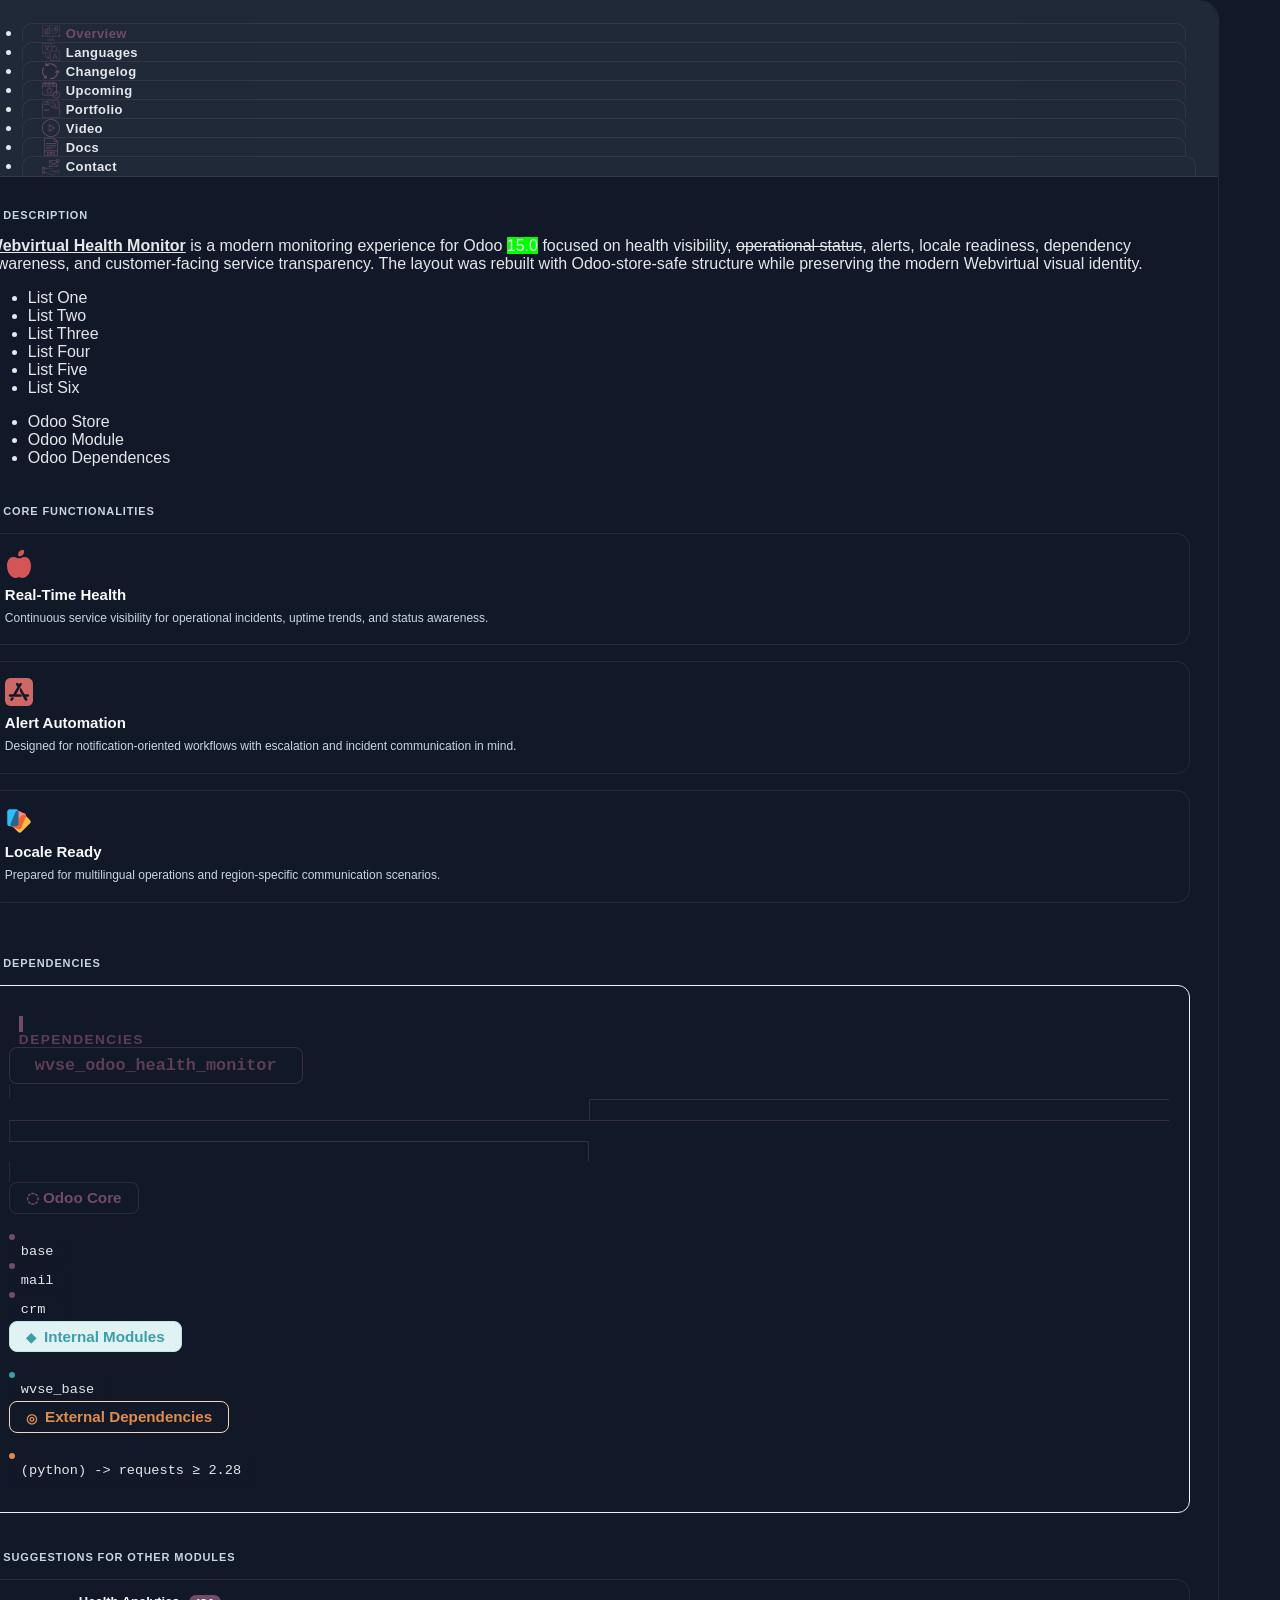
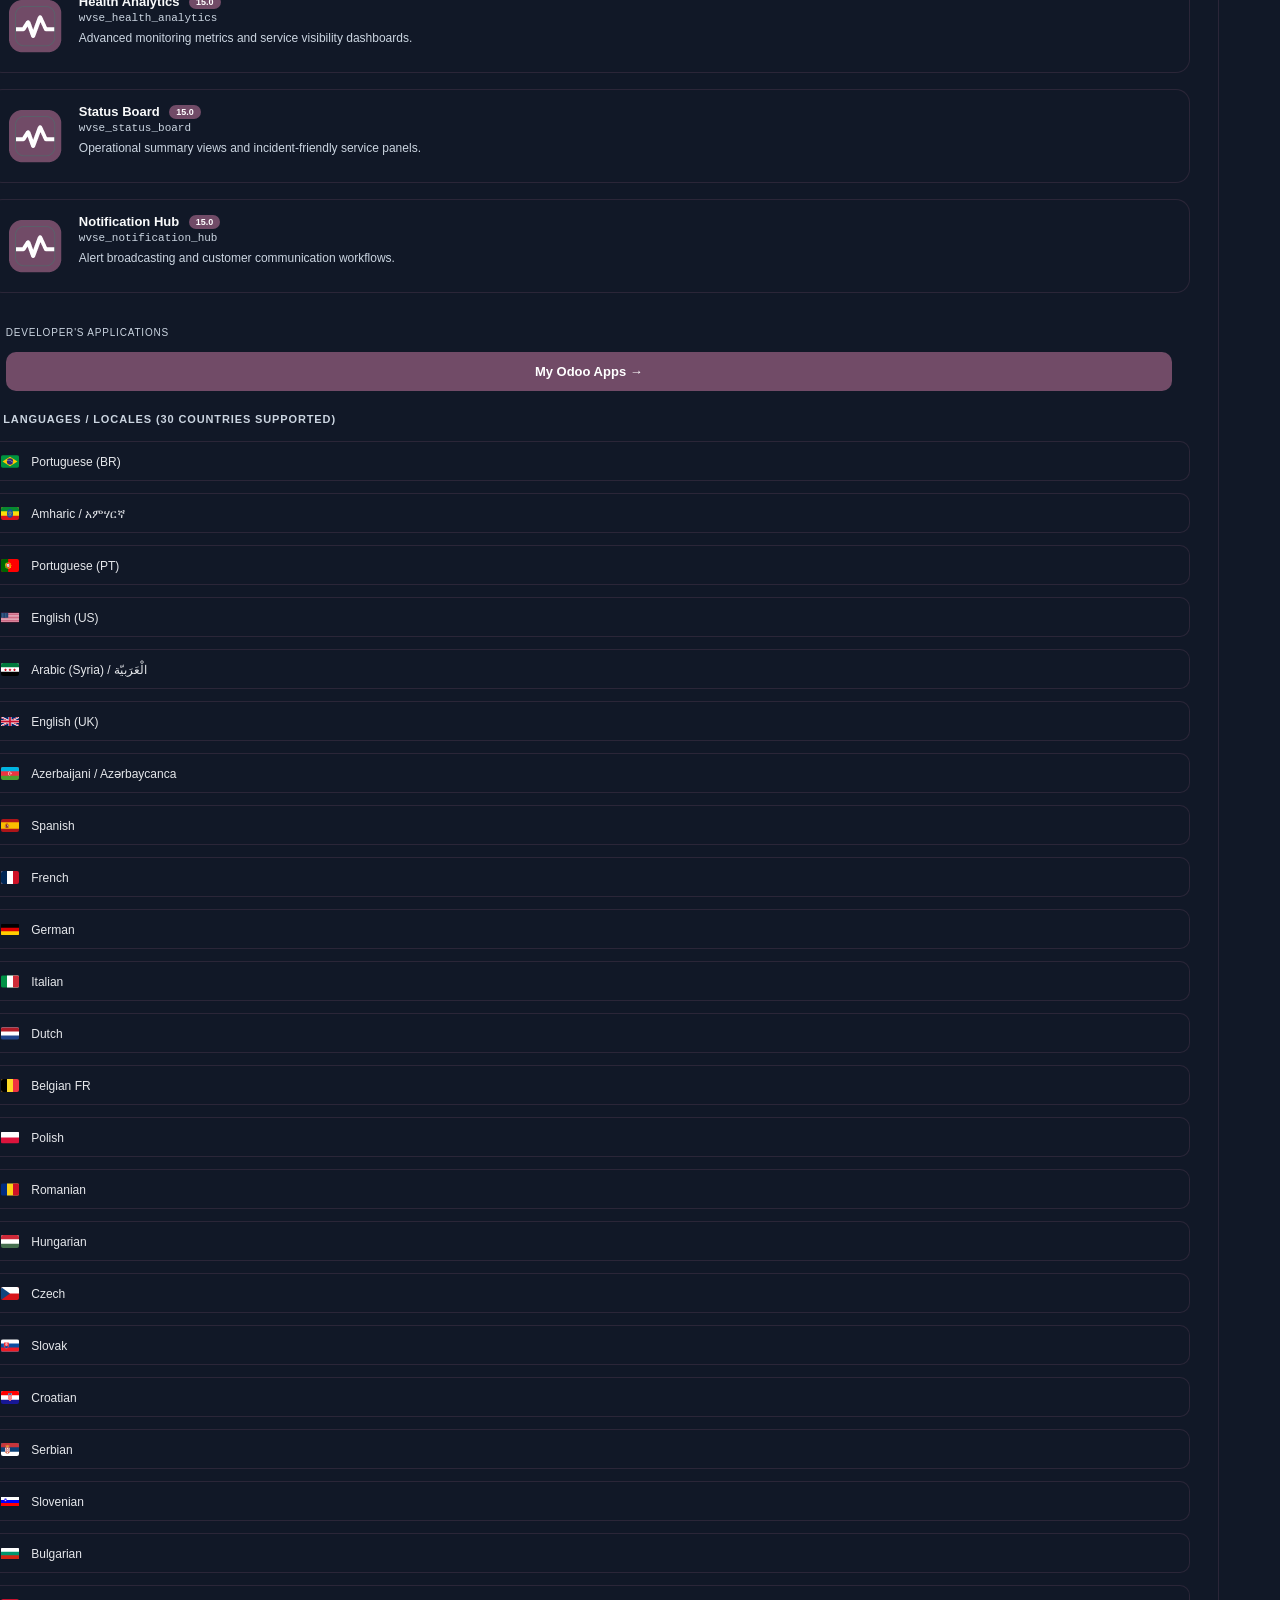
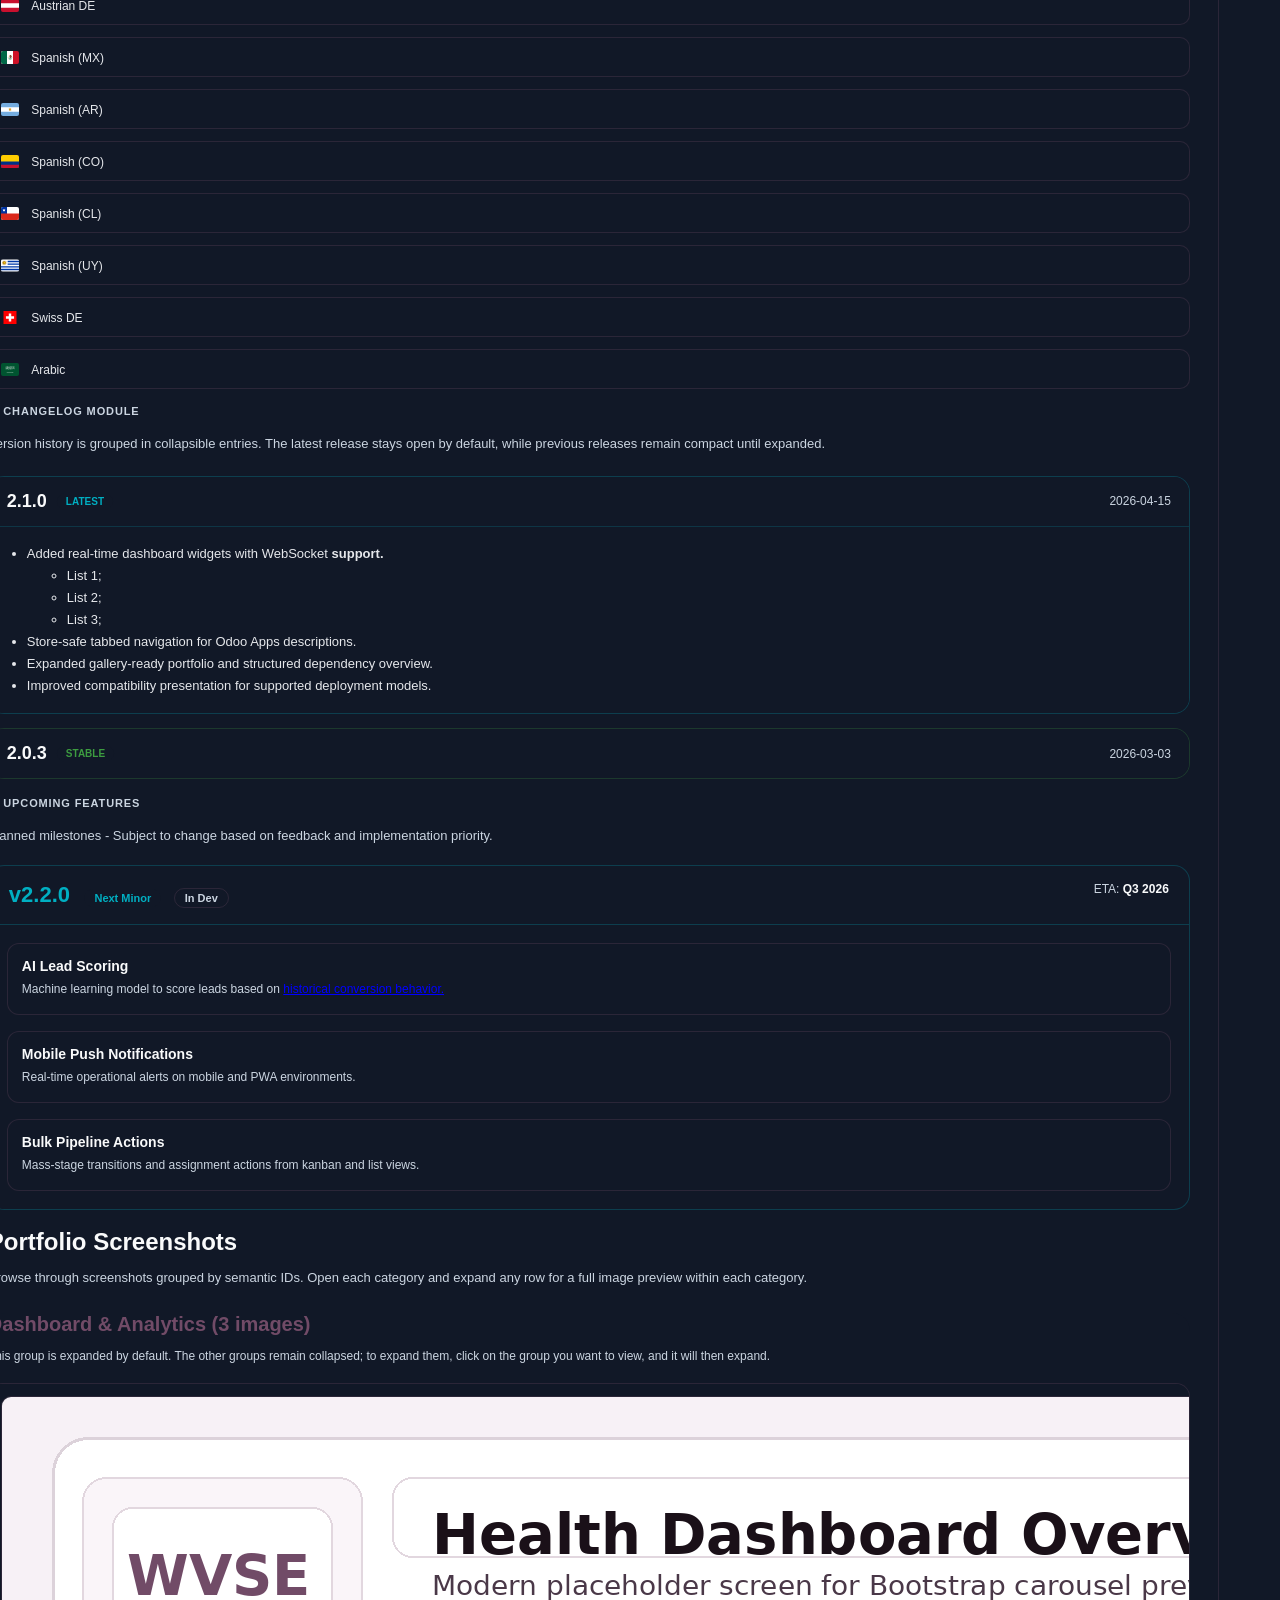
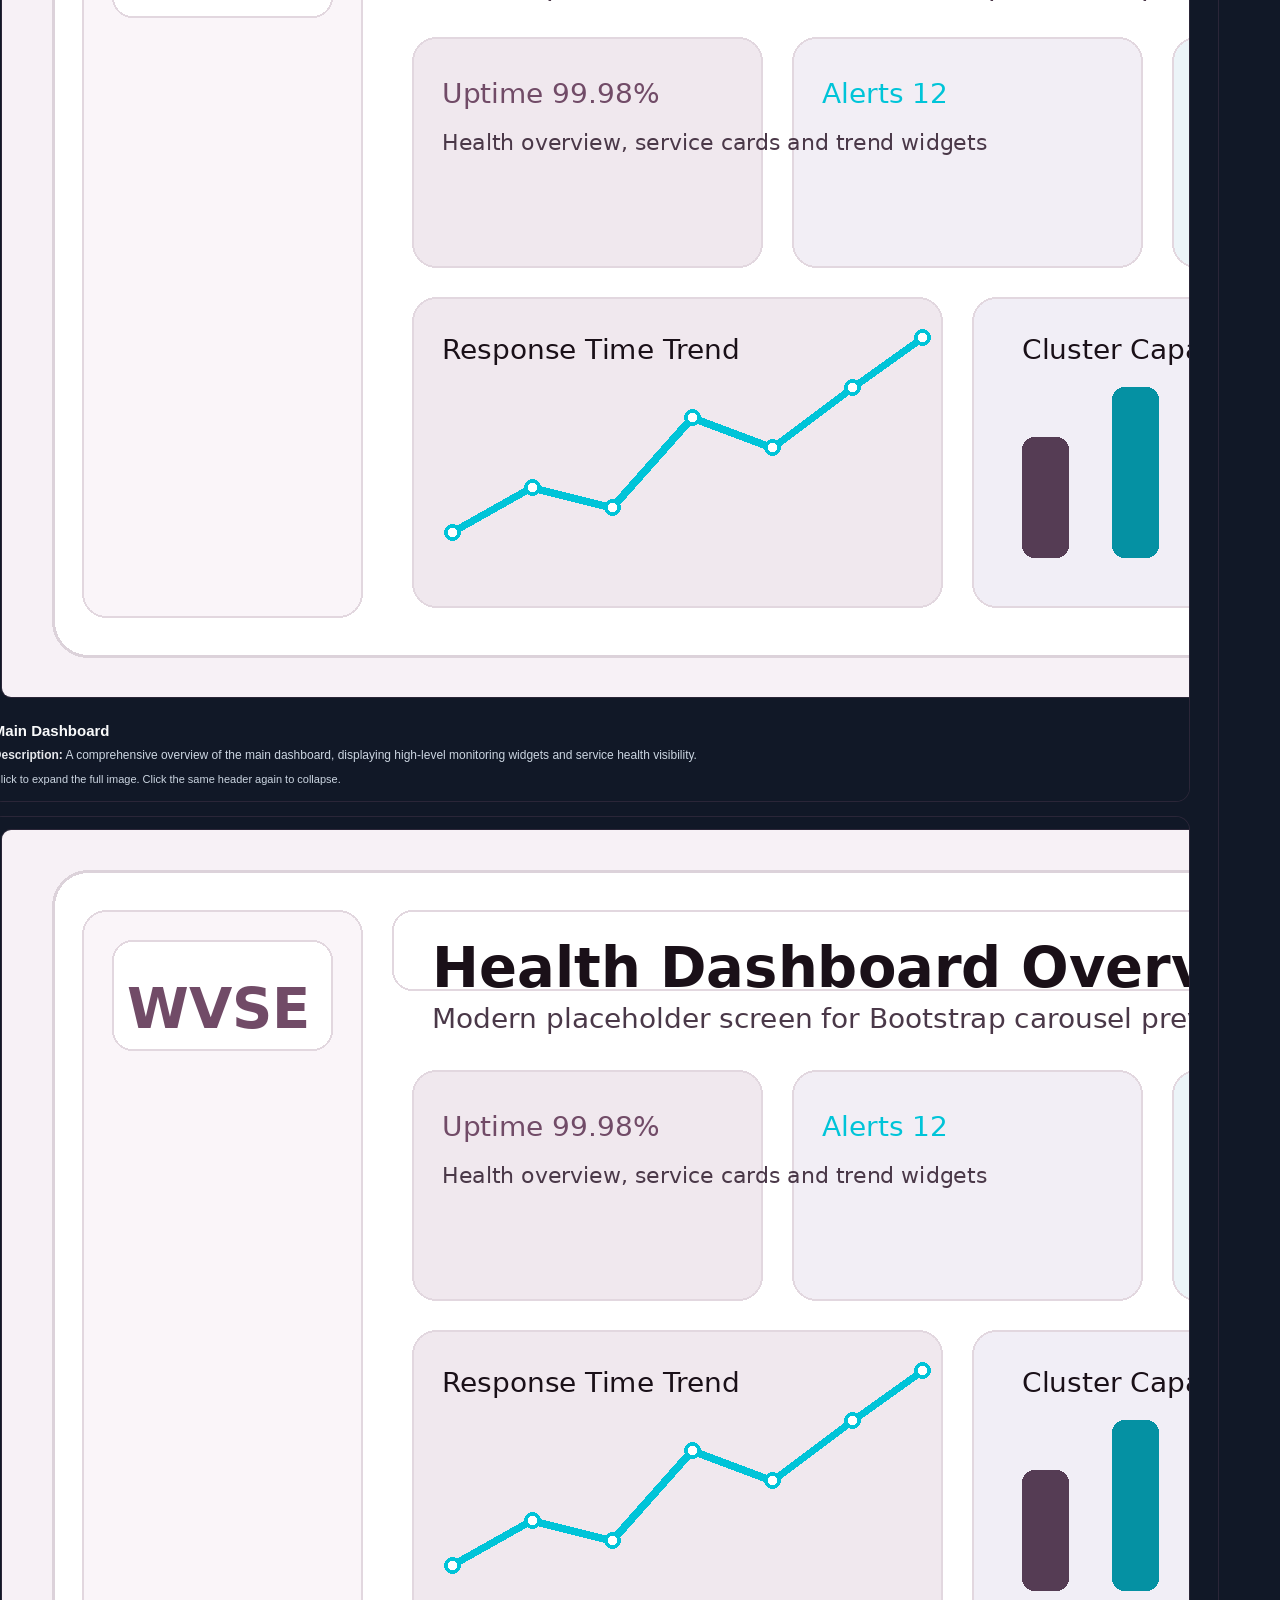
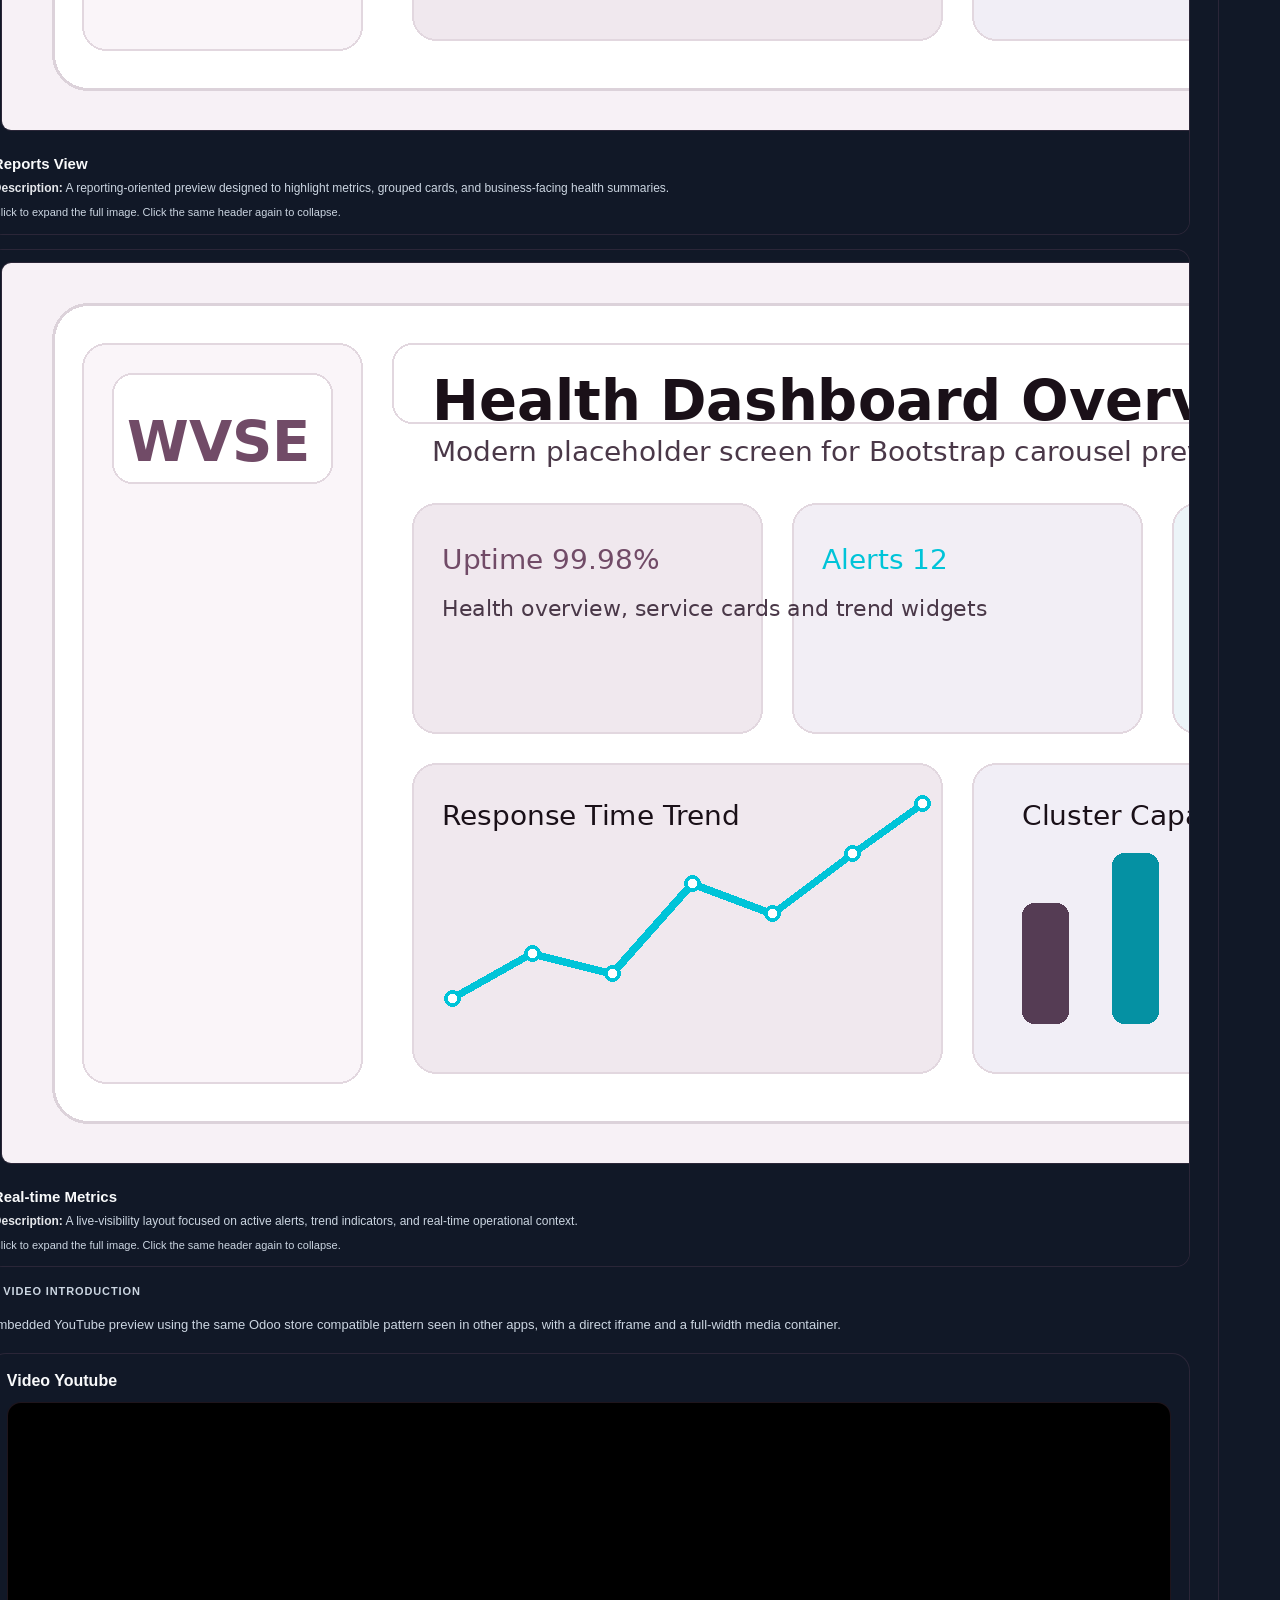
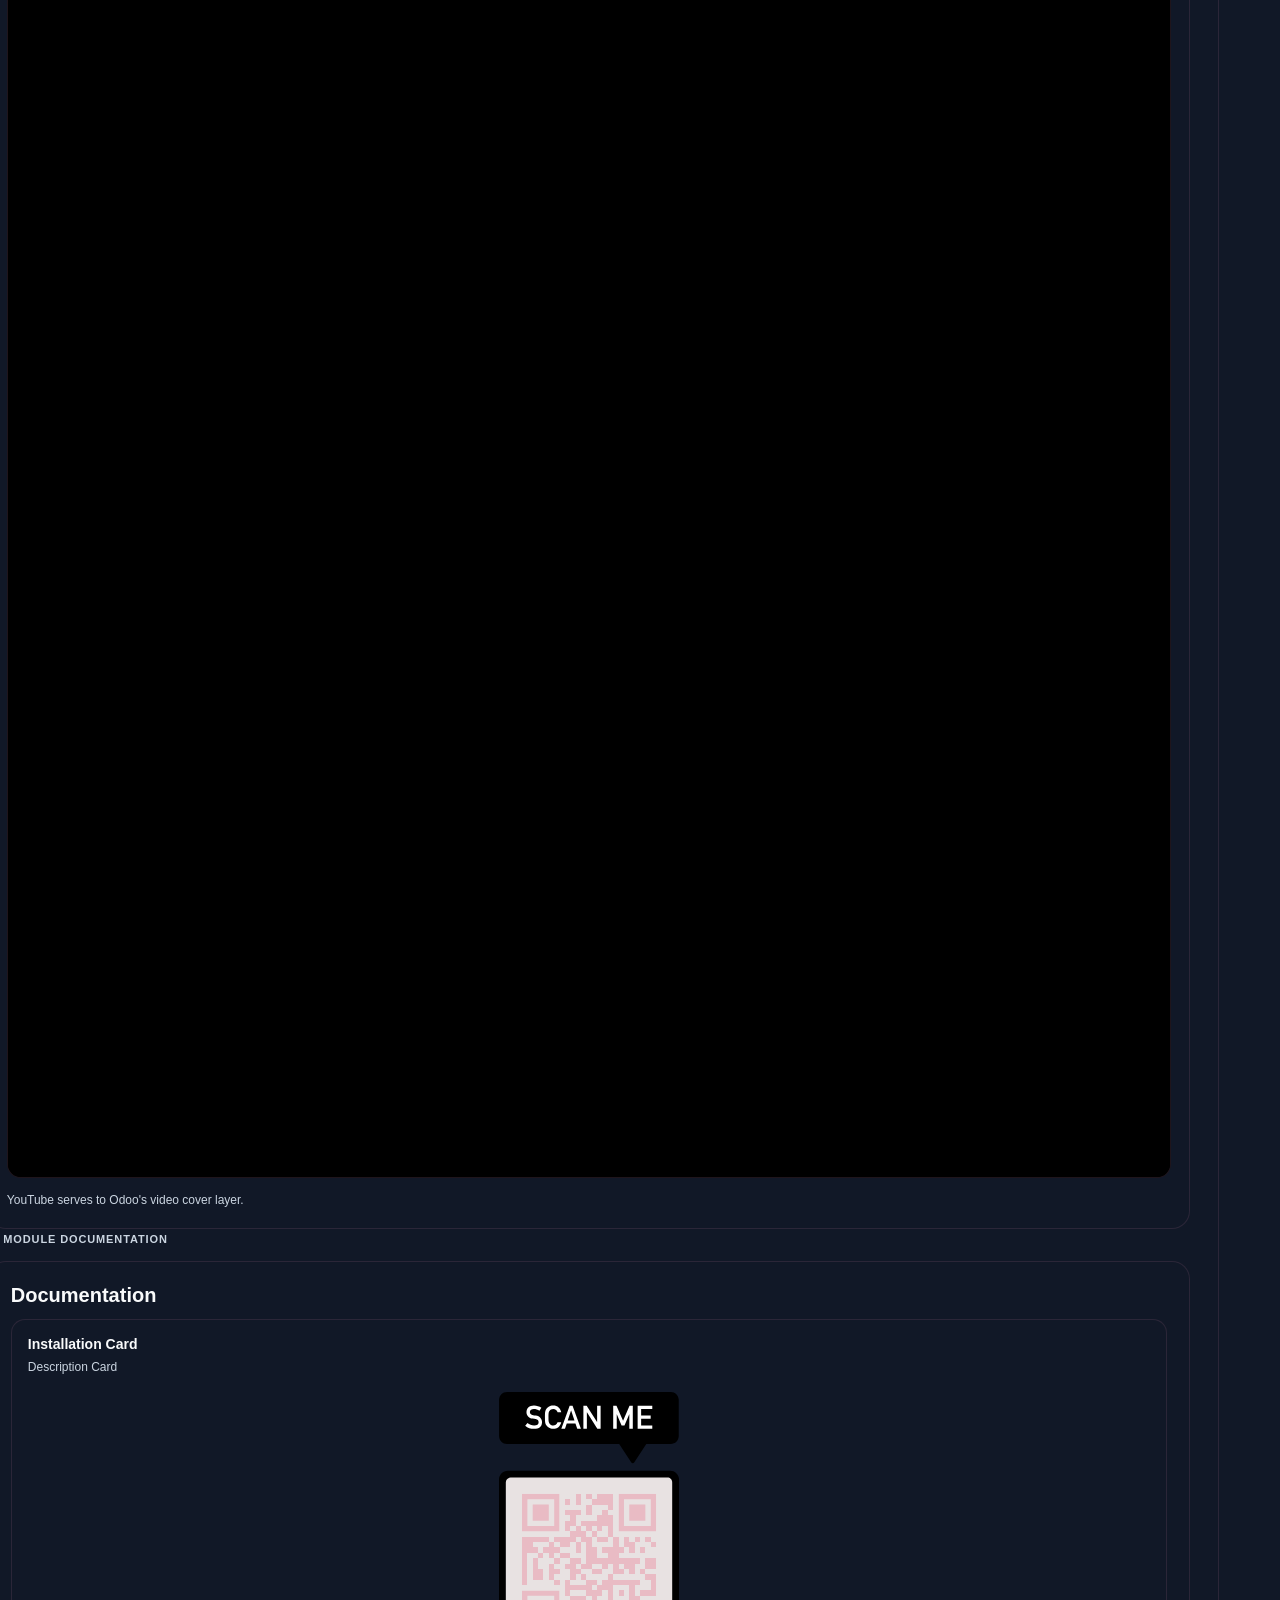
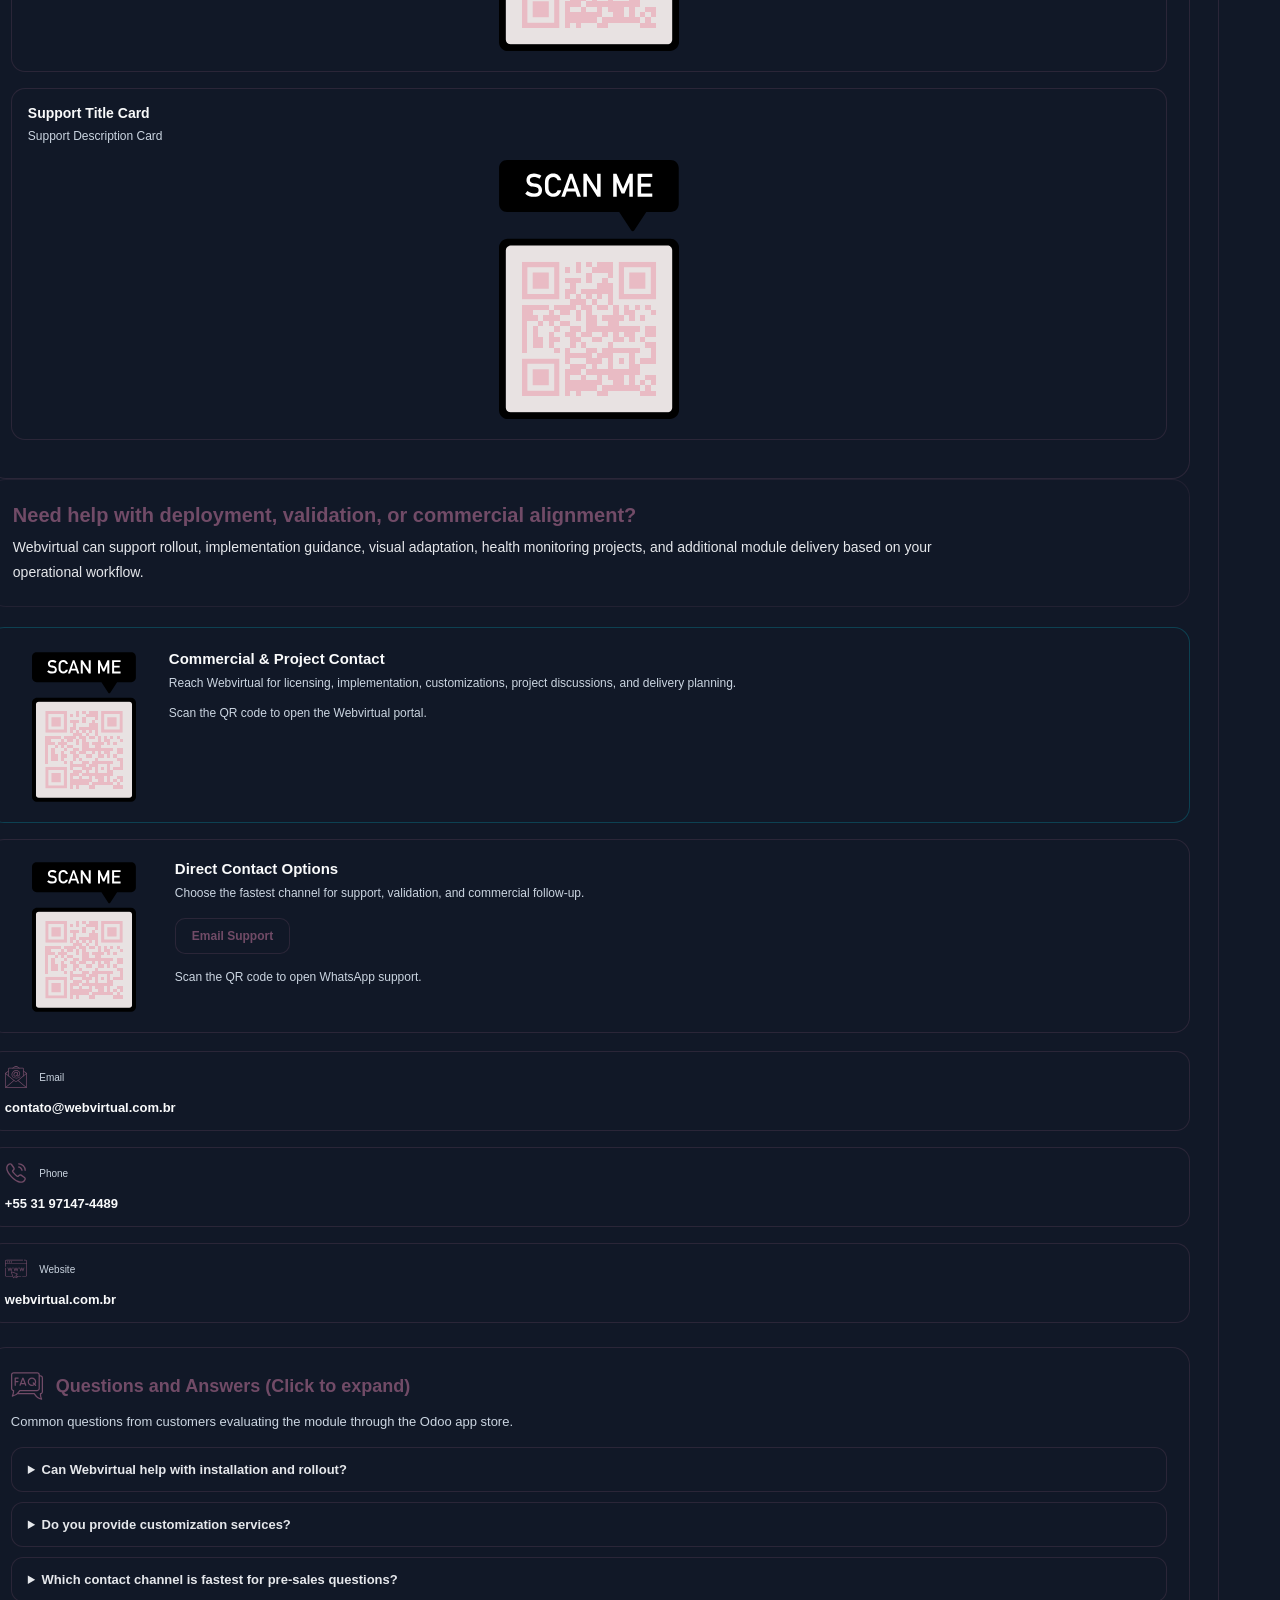
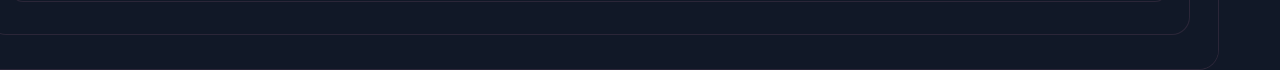
==== commit 2a7c33ae: "Update index.html" ====
--- a/wvse_odoo_health_monitor/static/description/index.html
+++ b/wvse_odoo_health_monitor/static/description/index.html
@@ -5,132 +5,132 @@
     <meta content="width=device-width, initial-scale=1.0" name="viewport">
     <title>Odoo Module Description</title>
   </head>
-  <body style="margin:0;padding:0;font-family:Arial,Helvetica,sans-serif;color:#4A3848;background-color:#FFFFFF;">
-    <div id="wvse-main" style="margin: 0 calc(48% - 52vw); width: 100vw; display: flex; justify-content: center;">
-      <div class="container-fluid" id="wvse-root" style="width: 100%; max-width: 1540px !important; padding: 0 15px;">
+  <body style="margin:0;padding:0;font-family:Arial,Helvetica,sans-serif;color:#E5E7EB;background-color:#111827;">
+    <div id="wvse-main" style="margin:0 calc(48% - 52vw);width:100vw;display:flex;justify-content:center;">
+      <div class="container-fluid" id="wvse-root" style="width:100%;max-width:1540px !important;padding:0 15px;">
         <div class="row" id="wvse_el_0001" style="margin-left:0;margin-right:0;">
           <div class="col-12" id="wvse_content_col" style="padding:0 10px;">
-            <div id="wvse_content_card" style="background-color:#FFFFFF;border:1px solid rgba(113,75,103,0.13);border-radius:20px;overflow:hidden;">
-              <div id="wvse_tabs_wrap" style="padding:22px 22px 0 22px;border-bottom:1px solid rgba(113,75,103,0.13);">
-                <ul class="nav nav-tabs" data-tabs="tabs" id="wvse_tabs_nav" role="tablist" style="border:none;background-color:unset;margin:0 auto;">
-                  <li class="nav-item" id="wvse_nav_item_overview" role="presentation" style="border-top-right-radius:10px;border-top-left-radius:10px;background-color:#F4EEF5;margin-right:10px;border:1px solid #ddd;border-bottom:0;">
-                    <a aria-selected="true" class="nav-link active" data-bs-toggle="tab" data-toggle="tab" href="#wvse-tab-overview" id="wvse_tab_link_overview" style="font-family:Arial,Helvetica,sans-serif;font-weight:700;font-size:13px;letter-spacing:.03em;padding:11px 18px;border-top-left-radius:10px;border-top-right-radius:10px;color:#714B67;border:1px solid transparent;text-decoration:none;">
+            <div id="wvse_content_card" style="background-color:#111827;border:1px solid rgba(113,75,103,0.28);border-radius:20px;overflow:hidden;">
+              <div id="wvse_tabs_wrap" style="padding:22px 22px 0 22px;border-bottom:1px solid rgba(113,75,103,0.28);background-color:#1F2937;border-color:rgba(113,75,103,0.32);">
+                <ul class="nav nav-tabs" data-tabs="tabs" id="wvse_tabs_nav" role="tablist" style="border:none;background-color:#1F2937;margin:0 auto;border-color:rgba(113,75,103,0.32);">
+                  <li class="nav-item" id="wvse_nav_item_overview" role="presentation" style="border-top-right-radius:10px;border-top-left-radius:10px;background-color:#1F2937;margin-right:10px;border:1px solid rgba(113,75,103,0.32);border-bottom:0;border-color:rgba(113,75,103,0.32);">
+                    <a aria-selected="true" class="nav-link active" data-bs-toggle="tab" data-toggle="tab" href="#wvse-tab-overview" id="wvse_tab_link_overview" style="font-family:Arial,Helvetica,sans-serif;font-weight:700;font-size:13px;letter-spacing:.03em;padding:11px 18px;border-top-left-radius:10px;border-top-right-radius:10px;color:#714B67;border:1px solid transparent;text-decoration:none;background-color:transparent;">
                       <img alt="Overview icon" id="wvse_tab_icon_overview" src="./icons/default/overview.svg" style="width:18px;margin-top:-3px;margin-right:6px;vertical-align:middle;">Overview </a>
                   </li>
-                  <li class="nav-item" id="wvse_nav_item_languages" role="presentation" style="border-top-right-radius:10px;border-top-left-radius:10px;background-color:#F4EEF5;margin-right:10px;border:1px solid #ddd;border-bottom:0;">
-                    <a aria-selected="false" class="nav-link" data-bs-toggle="tab" data-toggle="tab" href="#wvse-tab-languages" id="wvse_tab_link_languages" style="font-family:Arial,Helvetica,sans-serif;font-weight:700;font-size:13px;letter-spacing:.03em;padding:11px 18px;border-top-left-radius:10px;border-top-right-radius:10px;color:#4A3848;border:1px solid transparent;text-decoration:none;">
+                  <li class="nav-item" id="wvse_nav_item_languages" role="presentation" style="border-top-right-radius:10px;border-top-left-radius:10px;background-color:#1F2937;margin-right:10px;border:1px solid rgba(113,75,103,0.32);border-bottom:0;border-color:rgba(113,75,103,0.32);">
+                    <a aria-selected="false" class="nav-link" data-bs-toggle="tab" data-toggle="tab" href="#wvse-tab-languages" id="wvse_tab_link_languages" style="font-family:Arial,Helvetica,sans-serif;font-weight:700;font-size:13px;letter-spacing:.03em;padding:11px 18px;border-top-left-radius:10px;border-top-right-radius:10px;color:#E5E7EB;border:1px solid transparent;text-decoration:none;background-color:transparent;">
                       <img alt="Languages icon" id="wvse_tab_icon_languages" src="./icons/default/languages.svg" style="width:18px;margin-top:-3px;margin-right:6px;vertical-align:middle;">Languages </a>
                   </li>
-                  <li class="nav-item" id="wvse_nav_item_changelog" role="presentation" style="border-top-right-radius:10px;border-top-left-radius:10px;background-color:#F4EEF5;margin-right:10px;border:1px solid #ddd;border-bottom:0;">
-                    <a aria-selected="false" class="nav-link" data-bs-toggle="tab" data-toggle="tab" href="#wvse-tab-changelog" id="wvse_tab_link_changelog" style="font-family:Arial,Helvetica,sans-serif;font-weight:700;font-size:13px;letter-spacing:.03em;padding:11px 18px;border-top-left-radius:10px;border-top-right-radius:10px;color:#4A3848;border:1px solid transparent;text-decoration:none;">
+                  <li class="nav-item" id="wvse_nav_item_changelog" role="presentation" style="border-top-right-radius:10px;border-top-left-radius:10px;background-color:#1F2937;margin-right:10px;border:1px solid rgba(113,75,103,0.32);border-bottom:0;border-color:rgba(113,75,103,0.32);">
+                    <a aria-selected="false" class="nav-link" data-bs-toggle="tab" data-toggle="tab" href="#wvse-tab-changelog" id="wvse_tab_link_changelog" style="font-family:Arial,Helvetica,sans-serif;font-weight:700;font-size:13px;letter-spacing:.03em;padding:11px 18px;border-top-left-radius:10px;border-top-right-radius:10px;color:#E5E7EB;border:1px solid transparent;text-decoration:none;background-color:transparent;">
                       <img alt="Changelog icon" id="wvse_tab_icon_changelog" src="./icons/default/changelog.svg" style="width:18px;margin-top:-3px;margin-right:6px;vertical-align:middle;">Changelog </a>
                   </li>
-                  <li class="nav-item" id="wvse_nav_item_upcoming" role="presentation" style="border-top-right-radius:10px;border-top-left-radius:10px;background-color:#F4EEF5;margin-right:10px;border:1px solid #ddd;border-bottom:0;">
-                    <a aria-selected="false" class="nav-link" data-bs-toggle="tab" data-toggle="tab" href="#wvse-tab-upcoming" id="wvse_tab_link_upcoming" style="font-family:Arial,Helvetica,sans-serif;font-weight:700;font-size:13px;letter-spacing:.03em;padding:11px 18px;border-top-left-radius:10px;border-top-right-radius:10px;color:#4A3848;border:1px solid transparent;text-decoration:none;">
+                  <li class="nav-item" id="wvse_nav_item_upcoming" role="presentation" style="border-top-right-radius:10px;border-top-left-radius:10px;background-color:#1F2937;margin-right:10px;border:1px solid rgba(113,75,103,0.32);border-bottom:0;border-color:rgba(113,75,103,0.32);">
+                    <a aria-selected="false" class="nav-link" data-bs-toggle="tab" data-toggle="tab" href="#wvse-tab-upcoming" id="wvse_tab_link_upcoming" style="font-family:Arial,Helvetica,sans-serif;font-weight:700;font-size:13px;letter-spacing:.03em;padding:11px 18px;border-top-left-radius:10px;border-top-right-radius:10px;color:#E5E7EB;border:1px solid transparent;text-decoration:none;background-color:transparent;">
                       <img alt="Upcoming icon" id="wvse_tab_icon_upcoming" src="./icons/default/upcoming.svg" style="width:18px;margin-top:-3px;margin-right:6px;vertical-align:middle;">Upcoming </a>
                   </li>
-                  <li class="nav-item" id="wvse_nav_item_portfolio" role="presentation" style="border-top-right-radius:10px;border-top-left-radius:10px;background-color:#F4EEF5;margin-right:10px;border:1px solid #ddd;border-bottom:0;">
-                    <a aria-selected="false" class="nav-link" data-bs-toggle="tab" data-toggle="tab" href="#wvse-tab-portfolio" id="wvse_tab_link_portfolio" style="font-family:Arial,Helvetica,sans-serif;font-weight:700;font-size:13px;letter-spacing:.03em;padding:11px 18px;border-top-left-radius:10px;border-top-right-radius:10px;color:#4A3848;border:1px solid transparent;text-decoration:none;">
+                  <li class="nav-item" id="wvse_nav_item_portfolio" role="presentation" style="border-top-right-radius:10px;border-top-left-radius:10px;background-color:#1F2937;margin-right:10px;border:1px solid rgba(113,75,103,0.32);border-bottom:0;border-color:rgba(113,75,103,0.32);">
+                    <a aria-selected="false" class="nav-link" data-bs-toggle="tab" data-toggle="tab" href="#wvse-tab-portfolio" id="wvse_tab_link_portfolio" style="font-family:Arial,Helvetica,sans-serif;font-weight:700;font-size:13px;letter-spacing:.03em;padding:11px 18px;border-top-left-radius:10px;border-top-right-radius:10px;color:#E5E7EB;border:1px solid transparent;text-decoration:none;background-color:transparent;">
                       <img alt="Portfolio icon" id="wvse_tab_icon_portfolio" src="./icons/default/portfolio.svg" style="width:18px;margin-top:-3px;margin-right:6px;vertical-align:middle;">Portfolio </a>
                   </li>
-                  <li class="nav-item" id="wvse_nav_item_video" role="presentation" style="border-top-right-radius:10px;border-top-left-radius:10px;background-color:#F4EEF5;margin-right:10px;border:1px solid #ddd;border-bottom:0;">
-                    <a aria-selected="false" class="nav-link" data-bs-toggle="tab" data-toggle="tab" href="#wvse-tab-video" id="wvse_tab_link_video" style="font-family:Arial,Helvetica,sans-serif;font-weight:700;font-size:13px;letter-spacing:.03em;padding:11px 18px;border-top-left-radius:10px;border-top-right-radius:10px;color:#4A3848;border:1px solid transparent;text-decoration:none;">
+                  <li class="nav-item" id="wvse_nav_item_video" role="presentation" style="border-top-right-radius:10px;border-top-left-radius:10px;background-color:#1F2937;margin-right:10px;border:1px solid rgba(113,75,103,0.32);border-bottom:0;border-color:rgba(113,75,103,0.32);">
+                    <a aria-selected="false" class="nav-link" data-bs-toggle="tab" data-toggle="tab" href="#wvse-tab-video" id="wvse_tab_link_video" style="font-family:Arial,Helvetica,sans-serif;font-weight:700;font-size:13px;letter-spacing:.03em;padding:11px 18px;border-top-left-radius:10px;border-top-right-radius:10px;color:#E5E7EB;border:1px solid transparent;text-decoration:none;background-color:transparent;">
                       <img alt="Video icon" id="wvse_tab_icon_video" src="./icons/default/video.svg" style="width:18px;margin-top:-3px;margin-right:6px;vertical-align:middle;">Video </a>
                   </li>
-                  <li class="nav-item" id="wvse_nav_item_docs" role="presentation" style="border-top-right-radius:10px;border-top-left-radius:10px;background-color:#F4EEF5;margin-right:10px;border:1px solid #ddd;border-bottom:0;">
-                    <a aria-selected="false" class="nav-link" data-bs-toggle="tab" data-toggle="tab" href="#wvse-tab-docs" id="wvse_tab_link_docs" style="font-family:Arial,Helvetica,sans-serif;font-weight:700;font-size:13px;letter-spacing:.03em;padding:11px 18px;border-top-left-radius:10px;border-top-right-radius:10px;color:#4A3848;border:1px solid transparent;text-decoration:none;">
+                  <li class="nav-item" id="wvse_nav_item_docs" role="presentation" style="border-top-right-radius:10px;border-top-left-radius:10px;background-color:#1F2937;margin-right:10px;border:1px solid rgba(113,75,103,0.32);border-bottom:0;border-color:rgba(113,75,103,0.32);">
+                    <a aria-selected="false" class="nav-link" data-bs-toggle="tab" data-toggle="tab" href="#wvse-tab-docs" id="wvse_tab_link_docs" style="font-family:Arial,Helvetica,sans-serif;font-weight:700;font-size:13px;letter-spacing:.03em;padding:11px 18px;border-top-left-radius:10px;border-top-right-radius:10px;color:#E5E7EB;border:1px solid transparent;text-decoration:none;background-color:transparent;">
                       <img alt="Docs icon" id="wvse_tab_icon_docs" src="./icons/default/docs.svg" style="width:18px;margin-top:-3px;margin-right:6px;vertical-align:middle;">Docs </a>
                   </li>
-                  <li class="nav-item" id="wvse_nav_item_contact" role="presentation" style="border-top-right-radius:10px;border-top-left-radius:10px;background-color:#F4EEF5;border:1px solid #ddd;border-bottom:0;">
-                    <a aria-selected="false" class="nav-link" data-bs-toggle="tab" data-toggle="tab" href="#wvse-tab-contact" id="wvse_tab_link_contact" style="font-family:Arial,Helvetica,sans-serif;font-weight:700;font-size:13px;letter-spacing:.03em;padding:11px 18px;border-top-left-radius:10px;border-top-right-radius:10px;color:#4A3848;border:1px solid transparent;text-decoration:none;">
+                  <li class="nav-item" id="wvse_nav_item_contact" role="presentation" style="border-top-right-radius:10px;border-top-left-radius:10px;background-color:#1F2937;border:1px solid rgba(113,75,103,0.32);border-bottom:0;border-color:rgba(113,75,103,0.32);">
+                    <a aria-selected="false" class="nav-link" data-bs-toggle="tab" data-toggle="tab" href="#wvse-tab-contact" id="wvse_tab_link_contact" style="font-family:Arial,Helvetica,sans-serif;font-weight:700;font-size:13px;letter-spacing:.03em;padding:11px 18px;border-top-left-radius:10px;border-top-right-radius:10px;color:#E5E7EB;border:1px solid transparent;text-decoration:none;background-color:transparent;">
                       <img alt="Contact icon" id="wvse_tab_icon_contact" src="./icons/default/contact.svg" style="width:18px;margin-top:-3px;margin-right:6px;vertical-align:middle;">Contact </a>
                   </li>
                 </ul>
               </div>
-              <div class="tab-content" id="wvse_tab_content" style="padding:28px 28px 34px 28px;">
-                <div aria-labelledby="wvse-tab-overview-link" class="tab-pane fade show active" id="wvse-tab-overview" role="tabpanel">
-                  <section id="wvse_overview_description_section" style="margin-bottom:34px;">
+              <div class="tab-content" id="wvse_tab_content" style="padding:28px 28px 34px 28px;background-color:#111827;">
+                <div aria-labelledby="wvse-tab-overview-link" class="tab-pane fade show active" id="wvse-tab-overview" role="tabpanel" style="background-color:#111827;">
+                  <section id="wvse_overview_description_section" style="margin-bottom:34px;background-color:#111827;">
                     <div id="wvse_el_0020" style="margin-bottom:14px;">
                       <span id="wvse_el_0021" style="display:inline-block;width:3px;height:14px;border-radius:2px;background-color:#714B67;vertical-align:middle;margin-right:8px;"></span>
-                      <span id="wvse_el_0022" style="font-size:11px;letter-spacing:.08em;text-transform:uppercase;color:#8A7488;font-weight:700;vertical-align:middle;">Description</span>
-                    </div>
-                    <p id="wvse_el_0023" style="margin:0;font-size:14px;line-height:1.8;color:#4A3848;max-width:980px;"><div data-oe-version="1.2"><strong><u>Webvirtual Health Monitor</u></strong> is a modern monitoring experience for Odoo <font style="background-color: rgb(0, 255, 0);">15.0</font> focused on health visibility, <s>operational status</s>, alerts, locale readiness, dependency awareness, and customer-facing service transparency. The layout was rebuilt with Odoo-store-safe structure while preserving the modern Webvirtual visual identity.</div><ul><li>List One</li><li>List Two</li><li>List Three</li><li>List Four</li><li>List Five</li><li>List Six</li></ul><ul class="o_checklist"><li>Odoo Store</li><li class="o_checked">Odoo Module</li><li class="o_checked">Odoo Dependences</li></ul></p>
+                      <span id="wvse_el_0022" style="font-size:11px;letter-spacing:.08em;text-transform:uppercase;color:#CBD5E1;font-weight:700;vertical-align:middle;">Description</span>
+                    </div>
+                    <p id="wvse_el_0023" style="margin:0;font-size:14px;line-height:1.8;color:#E5E7EB;max-width:980px;"><div data-oe-version="1.2"><strong><u>Webvirtual Health Monitor</u></strong> is a modern monitoring experience for Odoo <font style="background-color:rgb(0, 255, 0);">15.0</font> focused on health visibility, <s>operational status</s>, alerts, locale readiness, dependency awareness, and customer-facing service transparency. The layout was rebuilt with Odoo-store-safe structure while preserving the modern Webvirtual visual identity.</div><ul><li>List One</li><li>List Two</li><li>List Three</li><li>List Four</li><li>List Five</li><li>List Six</li></ul><ul class="o_checklist"><li>Odoo Store</li><li class="o_checked">Odoo Module</li><li class="o_checked">Odoo Dependences</li></ul></p>
                   </section>
                   <section id="wvse_overview_functionalities_section" style="margin-bottom:34px;">
                     <div id="wvse_el_0025" style="margin-bottom:14px;">
                       <span id="wvse_el_0026" style="display:inline-block;width:3px;height:14px;border-radius:2px;background-color:#714B67;vertical-align:middle;margin-right:8px;"></span>
-                      <span id="wvse_el_0027" style="font-size:11px;letter-spacing:.08em;text-transform:uppercase;color:#8A7488;font-weight:700;vertical-align:middle;">Core Functionalities</span>
+                      <span id="wvse_el_0027" style="font-size:11px;letter-spacing:.08em;text-transform:uppercase;color:#CBD5E1;font-weight:700;vertical-align:middle;">Core Functionalities</span>
                     </div>
                     <div class="row" id="wvse_el_grid_functionalities" style="margin-left:-8px;margin-right:-8px;"><div class="col-12 col-md-6 col-lg-4" id="wvse_el_grid_func_card" style="padding:0 8px 16px 8px;">
-                  <div id="wvse_el_grid_func_bord" style="height:100%;border:1px solid rgba(113,75,103,0.13);border-radius:14px;padding:16px;background-color:#F7F1F6;">
+                  <div id="wvse_el_grid_func_bord" style="height:100%;border:1px solid rgba(113,75,103,0.28);border-radius:14px;padding:16px;background-color:#111827;">
                     <div id="wvse_el_func_icon" style="font-size:21px;"><img alt="Real-Time Health" src="./icons/functionalities/functionality-1.svg" style="display:block;width:28px;height:28px;object-fit:contain;"></div>
-                    <div id="wvse_el_func_title" style="font-size:15px;font-weight:700;color:#1A1018;margin-top:8px;">Real-Time Health</div>
-                    <div id="wvse_el_func_desc" style="font-size:12px;color:#8A7488;line-height:1.65;margin-top:6px;">Continuous service visibility for operational incidents, uptime trends, and status awareness.</div>
+                    <div id="wvse_el_func_title" style="font-size:15px;font-weight:700;color:#F9FAFB;margin-top:8px;">Real-Time Health</div>
+                    <div id="wvse_el_func_desc" style="font-size:12px;color:#CBD5E1;line-height:1.65;margin-top:6px;">Continuous service visibility for operational incidents, uptime trends, and status awareness.</div>
                   </div>
                 </div><div class="col-12 col-md-6 col-lg-4" id="wvse_el_grid_func_card" style="padding:0 8px 16px 8px;">
-                  <div id="wvse_el_grid_func_bord" style="height:100%;border:1px solid rgba(113,75,103,0.13);border-radius:14px;padding:16px;background-color:#F7F1F6;">
+                  <div id="wvse_el_grid_func_bord" style="height:100%;border:1px solid rgba(113,75,103,0.28);border-radius:14px;padding:16px;background-color:#111827;">
                     <div id="wvse_el_func_icon" style="font-size:21px;"><img alt="Alert Automation" src="./icons/functionalities/functionality-2.svg" style="display:block;width:28px;height:28px;object-fit:contain;"></div>
-                    <div id="wvse_el_func_title" style="font-size:15px;font-weight:700;color:#1A1018;margin-top:8px;">Alert Automation</div>
-                    <div id="wvse_el_func_desc" style="font-size:12px;color:#8A7488;line-height:1.65;margin-top:6px;">Designed for notification-oriented workflows with escalation and incident communication in mind.</div>
+                    <div id="wvse_el_func_title" style="font-size:15px;font-weight:700;color:#F9FAFB;margin-top:8px;">Alert Automation</div>
+                    <div id="wvse_el_func_desc" style="font-size:12px;color:#CBD5E1;line-height:1.65;margin-top:6px;">Designed for notification-oriented workflows with escalation and incident communication in mind.</div>
                   </div>
                 </div><div class="col-12 col-md-6 col-lg-4" id="wvse_el_grid_func_card" style="padding:0 8px 16px 8px;">
-                  <div id="wvse_el_grid_func_bord" style="height:100%;border:1px solid rgba(113,75,103,0.13);border-radius:14px;padding:16px;background-color:#F7F1F6;">
+                  <div id="wvse_el_grid_func_bord" style="height:100%;border:1px solid rgba(113,75,103,0.28);border-radius:14px;padding:16px;background-color:#111827;">
                     <div id="wvse_el_func_icon" style="font-size:21px;"><img alt="Locale Ready" src="./icons/functionalities/functionality-3.svg" style="display:block;width:28px;height:28px;object-fit:contain;"></div>
-                    <div id="wvse_el_func_title" style="font-size:15px;font-weight:700;color:#1A1018;margin-top:8px;">Locale Ready</div>
-                    <div id="wvse_el_func_desc" style="font-size:12px;color:#8A7488;line-height:1.65;margin-top:6px;">Prepared for multilingual operations and region-specific communication scenarios.</div>
+                    <div id="wvse_el_func_title" style="font-size:15px;font-weight:700;color:#F9FAFB;margin-top:8px;">Locale Ready</div>
+                    <div id="wvse_el_func_desc" style="font-size:12px;color:#CBD5E1;line-height:1.65;margin-top:6px;">Prepared for multilingual operations and region-specific communication scenarios.</div>
                   </div>
                 </div></div>
                   </section>
                   <section id="wvse_overview_dependencies_section" style="margin-bottom:0;">
                     <div id="wvse_dependencies_section_header" style="margin-bottom:14px;">
                       <span id="wvse_dependencies_section_bar" style="display:inline-block;width:3px;height:14px;border-radius:2px;background-color:#714B67;vertical-align:middle;margin-right:8px;"></span>
-                      <span id="wvse_dependencies_section_title" style="font-size:11px;letter-spacing:.08em;text-transform:uppercase;color:#8A7488;font-weight:700;vertical-align:middle;">Dependencies</span>
+                      <span id="wvse_dependencies_section_title" style="font-size:11px;letter-spacing:.08em;text-transform:uppercase;color:#CBD5E1;font-weight:700;vertical-align:middle;">Dependencies</span>
                     </div>
                     <section class="container py-4" id="wvse_dependency_tree" style="font-family:Arial,Helvetica,sans-serif;padding-left:0;padding-right:0;max-width:100%;">
-                      <div id="wvse_dependency_tree_shell" style="background-color:#F2EFF4;border-radius:12px;padding:30px 20px;border:1px solid #EAE5EB;">
+                      <div id="wvse_dependency_tree_shell" style="background-color:#111827;border-radius:12px;padding:30px 20px;border:1px solid #F4EEF5;">
                         <div class="d-flex align-items-center mb-4" id="wvse_dependency_tree_title_wrap" style="padding-left:10px;">
-                          <div id="wvse_dependency_tree_title_bar" style="width:4px;height:16px;background-color:#8E7A96;margin-right:8px;"></div>
-                          <h6 id="wvse_dependency_tree_title" style="color:#6C5B7B;font-weight:700;margin:0;letter-spacing:1.5px;font-size:0.85rem;">DEPENDENCIES</h6>
+                          <div id="wvse_dependency_tree_title_bar" style="width:4px;height:16px;background-color:#714B67;margin-right:8px;"></div>
+                          <h6 id="wvse_dependency_tree_title" style="color:#5E3D55;font-weight:700;margin:0;letter-spacing:1.5px;font-size:0.85rem;">DEPENDENCIES</h6>
                         </div>
                         <div class="text-center" id="wvse_dependency_root_container">
-                          <div id="wvse_dependency_root_node" style="background-color:#E6DFE8;color:#5B4A65;border:1px solid #C4B5C7;border-radius:8px;padding:8px 25px;font-family:'Courier New',monospace;font-weight:700;font-size:1.05rem;display:inline-block;">wvse_odoo_health_monitor</div>
+                          <div id="wvse_dependency_root_node" style="background-color:#111827;color:#5E3D55;border:1px solid rgba(113,75,103,0.42);border-radius:8px;padding:8px 25px;font-family:'Courier New',monospace;font-weight:700;font-size:1.05rem;display:inline-block;">wvse_odoo_health_monitor</div>
                         </div>
                         <div class="d-none d-md-block" id="wvse_dependency_connector_desktop">
-                          <div class="mx-auto" id="wvse_dependency_connector_stem" style="width:1px;height:15px;background-color:#C4B5C7;"></div>
+                          <div class="mx-auto" id="wvse_dependency_connector_stem" style="width:1px;height:15px;background-color:rgba(113,75,103,0.32);"></div>
                           <div class="row m-0" id="wvse_dependency_connector_branches">
                             <div class="col-4" id="wvse_dependency_connector_branch_left" style="padding:0;">
                               <div style="display:flex;height:100%;">
-                                <div style="width: 50%; border: 1px solid transparent; border-right-color: #c4b5c7;"></div>
-                                <div style="width:50%;border-top:1px solid #C4B5C7;height:20px;"></div>
+                                <div style="width:50%;border:1px solid transparent;border-right-color:rgba(113,75,103,0.42);"></div>
+                                <div style="width:50%;border-top:1px solid rgba(113,75,103,0.42);height:20px;"></div>
                               </div>
                             </div>
-                            <div class="col-4" id="wvse_dependency_connector_branch_center" style="padding:0;border-top:1px solid #C4B5C7;">
-                              <div class="mx-auto" style="width:1px;height:20px;background-color:#C4B5C7;"></div>
+                            <div class="col-4" id="wvse_dependency_connector_branch_center" style="padding:0;border-top:1px solid rgba(113,75,103,0.42);">
+                              <div class="mx-auto" style="width:1px;height:20px;background-color:rgba(113,75,103,0.32);"></div>
                             </div>
                             <div class="col-4" id="wvse_dependency_connector_branch_right" style="padding:0;">
                               <div style="display:flex;height:100%;">
-                                <div style="width:50%;border-top:1px solid #C4B5C7;height:20px;"></div>
-                                <div style="width: 50%; border: 1px solid transparent; border-left-color: #c4b5c7;"></div>
+                                <div style="width:50%;border-top:1px solid rgba(113,75,103,0.42);height:20px;"></div>
+                                <div style="width:50%;border:1px solid transparent;border-left-color:rgba(113,75,103,0.42);"></div>
                               </div>
                             </div>
                           </div>
                         </div>
                         <div class="d-block d-md-none" id="wvse_dependency_connector_mobile">
-                          <div class="mx-auto" style="width:1px;height:20px;background-color:#C4B5C7;"></div>
+                          <div class="mx-auto" style="width:1px;height:20px;background-color:rgba(113,75,103,0.32);"></div>
                         </div>
                         <div class="row m-0" id="wvse_dependency_columns_row">
                           <div class="col-md-4 text-center mb-4" id="wvse_dependency_group_core">
-                            <div id="wvse_dependency_group_core_badge" style="background-color:#EBE4EC;color:#857392;border:1px solid #D1C4D6;border-radius:8px;padding:6px 16px;display:inline-block;font-weight:600;font-size:0.95rem;margin-bottom:20px;">◌ Odoo Core</div>
+                            <div id="wvse_dependency_group_core_badge" style="background-color:#111827;color:#714B67;border:1px solid rgba(113,75,103,0.32);border-radius:8px;padding:6px 16px;display:inline-block;font-weight:600;font-size:0.95rem;margin-bottom:20px;">◌ Odoo Core</div>
                             <br>
                             <div id="wvse_dependency_group_core_items" style="display:inline-block;text-align:left;"><div class="d-flex align-items-center mb-2" id="wvse_dependency_core_item">
-                      <div style="width:6px;height:6px;border-radius:50%;background-color:#857392;margin-right:12px;flex-shrink:0;"></div>
-                      <div style="background-color:#FFFFFF;color:#555;padding:4px 12px;border-radius:6px;font-family:'Courier New',monospace;font-size:0.85rem;box-shadow:0 1px 2px rgba(0,0,0,0.05);">base</div>
+                      <div style="width:6px;height:6px;border-radius:50%;background-color:#714B67;margin-right:12px;flex-shrink:0;"></div>
+                      <div style="background-color:#111827;color:#E5E7EB;padding:4px 12px;border-radius:6px;font-family:'Courier New',monospace;font-size:0.85rem;box-shadow:0 1px 2px rgba(0,0,0,0.05);">base</div>
                     </div><div class="d-flex align-items-center mb-2" id="wvse_dependency_core_item">
-                      <div style="width:6px;height:6px;border-radius:50%;background-color:#857392;margin-right:12px;flex-shrink:0;"></div>
-                      <div style="background-color:#FFFFFF;color:#555;padding:4px 12px;border-radius:6px;font-family:'Courier New',monospace;font-size:0.85rem;box-shadow:0 1px 2px rgba(0,0,0,0.05);">mail</div>
+                      <div style="width:6px;height:6px;border-radius:50%;background-color:#714B67;margin-right:12px;flex-shrink:0;"></div>
+                      <div style="background-color:#111827;color:#E5E7EB;padding:4px 12px;border-radius:6px;font-family:'Courier New',monospace;font-size:0.85rem;box-shadow:0 1px 2px rgba(0,0,0,0.05);">mail</div>
                     </div><div class="d-flex align-items-center mb-2" id="wvse_dependency_core_item">
-                      <div style="width:6px;height:6px;border-radius:50%;background-color:#857392;margin-right:12px;flex-shrink:0;"></div>
-                      <div style="background-color:#FFFFFF;color:#555;padding:4px 12px;border-radius:6px;font-family:'Courier New',monospace;font-size:0.85rem;box-shadow:0 1px 2px rgba(0,0,0,0.05);">crm</div>
+                      <div style="width:6px;height:6px;border-radius:50%;background-color:#714B67;margin-right:12px;flex-shrink:0;"></div>
+                      <div style="background-color:#111827;color:#E5E7EB;padding:4px 12px;border-radius:6px;font-family:'Courier New',monospace;font-size:0.85rem;box-shadow:0 1px 2px rgba(0,0,0,0.05);">crm</div>
                     </div></div>
                           </div>
                           <div class="col-md-4 text-center mb-4" id="wvse_dependency_group_internal">
@@ -140,17 +140,17 @@
                             <br>
                             <div id="wvse_dependency_group_internal_items" style="display:inline-block;text-align:left;"><div class="d-flex align-items-center mb-2" id="wvse_dependency_internal_item">
                       <div style="width:6px;height:6px;border-radius:50%;background-color:#3C9EA9;margin-right:12px;flex-shrink:0;"></div>
-                      <div style="background-color:#FFFFFF;color:#555;padding:4px 12px;border-radius:6px;font-family:'Courier New',monospace;font-size:0.85rem;box-shadow:0 1px 2px rgba(0,0,0,0.05);">wvse_base</div>
+                      <div style="background-color:#111827;color:#E5E7EB;padding:4px 12px;border-radius:6px;font-family:'Courier New',monospace;font-size:0.85rem;box-shadow:0 1px 2px rgba(0,0,0,0.05);">wvse_base</div>
                     </div></div>
                           </div>
                           <div class="col-md-4 text-center mb-4" id="wvse_dependency_group_external">
-                            <div id="wvse_dependency_group_external_badge" style="background-color:#FCEFDF;color:#E28C4B;border:1px solid #F5D6B8;border-radius:8px;padding:6px 16px;display:inline-block;font-weight:600;font-size:0.95rem;margin-bottom:20px;">
+                            <div id="wvse_dependency_group_external_badge" style="background-color:#111827;color:#E28C4B;border:1px solid #F5D6B8;border-radius:8px;padding:6px 16px;display:inline-block;font-weight:600;font-size:0.95rem;margin-bottom:20px;">
                               <span style="font-size:0.8rem;vertical-align:middle;margin-right:4px;">◎</span> External Dependencies
                             </div>
                             <br>
                             <div id="wvse_dependency_group_external_items" style="display:inline-block;text-align:left;"><div class="d-flex align-items-center mb-2" id="wvse_dependency_external_item">
                       <div style="width:6px;height:6px;border-radius:50%;background-color:#E28C4B;margin-right:12px;flex-shrink:0;"></div>
-                      <div style="background-color:#FFFFFF;color:#555;padding:4px 12px;border-radius:6px;font-family:'Courier New',monospace;font-size:0.85rem;box-shadow:0 1px 2px rgba(0,0,0,0.05);">(python) -&gt; requests ≥ 2.28</div>
+                      <div style="background-color:#111827;color:#E5E7EB;padding:4px 12px;border-radius:6px;font-family:'Courier New',monospace;font-size:0.85rem;box-shadow:0 1px 2px rgba(0,0,0,0.05);">(python) -&gt; requests ≥ 2.28</div>
                     </div></div>
                           </div>
                         </div>
@@ -160,299 +160,299 @@
                   <section id="wvse_overview_suggestions_section" style="margin-top:34px;margin-bottom:0;">
                     <div id="wvse_el_0112" style="margin-bottom:14px;">
                       <span id="wvse_el_0113" style="display:inline-block;width:3px;height:14px;border-radius:2px;background-color:#714B67;vertical-align:middle;margin-right:8px;"></span>
-                      <span id="wvse_el_0114" style="font-size:11px;letter-spacing:.08em;text-transform:uppercase;color:#8A7488;font-weight:700;vertical-align:middle;">Suggestions for Other Modules</span>
+                      <span id="wvse_el_0114" style="font-size:11px;letter-spacing:.08em;text-transform:uppercase;color:#CBD5E1;font-weight:700;vertical-align:middle;">Suggestions for Other Modules</span>
                     </div>
                     <div class="row" id="wvse_el_suggestions_grid" style="margin-left:-8px;margin-right:-8px;"><div class="col-12 col-md-6 col-xl-4" id="wvse_el_suggestions_section" style="padding:0 8px 16px 8px;">
                   <a href="https://apps.odoo.com/apps/modules/15.0/wvse_health_analytics" id="wvse_el_suggestions_card_link" target="_blank" style="display:block;text-decoration:none;color:inherit;height:100%;">
-                    <div id="wvse_el_suggestions_card" style="height:100%;border:1px solid rgba(113,75,103,0.13);border-radius:14px;padding:14px;background-color:#FFFFFF;">
+                    <div id="wvse_el_suggestions_card" style="height:100%;border:1px solid rgba(113,75,103,0.28);border-radius:14px;padding:14px;background-color:#111827;">
                       <div id="wvse_el_suggestions_card_item" style="display:flex;align-items:flex-start;">
                         <img alt="Module icon" id="wvse_suggestion_icon" src="./icons/suggestions/suggestion-1.png" style="display:block;width:64px;height:64px;border-radius:10px;margin-right:12px;flex:0 0 auto;">
                         <div id="wvse_el_suggestions_card_item_body">
-                          <div id="wvse_el_suggestions_card_item_body_title" style="font-size:13px;font-weight:700;color:#1A1018;">Health Analytics <span id="wvse_el_suggestions_card_item_body_odoo_ver" style="display:inline-block;padding:2px 7px;border-radius:8px;background-color:#714B67;color:#FFFFFF;font-size:9px;font-weight:700;vertical-align:middle;margin-left:6px;">15.0</span></div>
-                          <div id="wvse_el_suggestions_card_item_body_tec_name" style="font-family:'Courier New',monospace;font-size:11px;color:#8A7488;margin-top:3px;overflow-wrap:anywhere;word-break:break-word;">wvse_health_analytics</div>
-                          <div id="wvse_el_suggestions_card_item_body_desc" style="font-size:12px;color:#8A7488;line-height:1.6;margin-top:5px;">Advanced monitoring metrics and service visibility dashboards.</div>
+                          <div id="wvse_el_suggestions_card_item_body_title" style="font-size:13px;font-weight:700;color:#F9FAFB;">Health Analytics <span id="wvse_el_suggestions_card_item_body_odoo_ver" style="display:inline-block;padding:2px 7px;border-radius:8px;background-color:#714B67;color:#FFFFFF;font-size:9px;font-weight:700;vertical-align:middle;margin-left:6px;">15.0</span></div>
+                          <div id="wvse_el_suggestions_card_item_body_tec_name" style="font-family:'Courier New',monospace;font-size:11px;color:#CBD5E1;margin-top:3px;overflow-wrap:anywhere;word-break:break-word;">wvse_health_analytics</div>
+                          <div id="wvse_el_suggestions_card_item_body_desc" style="font-size:12px;color:#CBD5E1;line-height:1.6;margin-top:5px;">Advanced monitoring metrics and service visibility dashboards.</div>
                         </div>
                       </div>
                     </div>
                   </a>
                 </div><div class="col-12 col-md-6 col-xl-4" id="wvse_el_suggestions_section" style="padding:0 8px 16px 8px;">
                   <a href="https://apps.odoo.com/apps/modules/15.0/wvse_status_board" id="wvse_el_suggestions_card_link" target="_blank" style="display:block;text-decoration:none;color:inherit;height:100%;">
-                    <div id="wvse_el_suggestions_card" style="height:100%;border:1px solid rgba(113,75,103,0.13);border-radius:14px;padding:14px;background-color:#FFFFFF;">
+                    <div id="wvse_el_suggestions_card" style="height:100%;border:1px solid rgba(113,75,103,0.28);border-radius:14px;padding:14px;background-color:#111827;">
                       <div id="wvse_el_suggestions_card_item" style="display:flex;align-items:flex-start;">
                         <img alt="Module icon" id="wvse_suggestion_icon" src="./icons/suggestions/suggestion-2.png" style="display:block;width:64px;height:64px;border-radius:10px;margin-right:12px;flex:0 0 auto;">
                         <div id="wvse_el_suggestions_card_item_body">
-                          <div id="wvse_el_suggestions_card_item_body_title" style="font-size:13px;font-weight:700;color:#1A1018;">Status Board <span id="wvse_el_suggestions_card_item_body_odoo_ver" style="display:inline-block;padding:2px 7px;border-radius:8px;background-color:#714B67;color:#FFFFFF;font-size:9px;font-weight:700;vertical-align:middle;margin-left:6px;">15.0</span></div>
-                          <div id="wvse_el_suggestions_card_item_body_tec_name" style="font-family:'Courier New',monospace;font-size:11px;color:#8A7488;margin-top:3px;overflow-wrap:anywhere;word-break:break-word;">wvse_status_board</div>
-                          <div id="wvse_el_suggestions_card_item_body_desc" style="font-size:12px;color:#8A7488;line-height:1.6;margin-top:5px;">Operational summary views and incident-friendly service panels.</div>
+                          <div id="wvse_el_suggestions_card_item_body_title" style="font-size:13px;font-weight:700;color:#F9FAFB;">Status Board <span id="wvse_el_suggestions_card_item_body_odoo_ver" style="display:inline-block;padding:2px 7px;border-radius:8px;background-color:#714B67;color:#FFFFFF;font-size:9px;font-weight:700;vertical-align:middle;margin-left:6px;">15.0</span></div>
+                          <div id="wvse_el_suggestions_card_item_body_tec_name" style="font-family:'Courier New',monospace;font-size:11px;color:#CBD5E1;margin-top:3px;overflow-wrap:anywhere;word-break:break-word;">wvse_status_board</div>
+                          <div id="wvse_el_suggestions_card_item_body_desc" style="font-size:12px;color:#CBD5E1;line-height:1.6;margin-top:5px;">Operational summary views and incident-friendly service panels.</div>
                         </div>
                       </div>
                     </div>
                   </a>
                 </div><div class="col-12 col-md-6 col-xl-4" id="wvse_el_suggestions_section" style="padding:0 8px 16px 8px;">
                   <a href="https://apps.odoo.com/apps/modules/15.0/wvse_notification_hub" id="wvse_el_suggestions_card_link" target="_blank" style="display:block;text-decoration:none;color:inherit;height:100%;">
-                    <div id="wvse_el_suggestions_card" style="height:100%;border:1px solid rgba(113,75,103,0.13);border-radius:14px;padding:14px;background-color:#FFFFFF;">
+                    <div id="wvse_el_suggestions_card" style="height:100%;border:1px solid rgba(113,75,103,0.28);border-radius:14px;padding:14px;background-color:#111827;">
                       <div id="wvse_el_suggestions_card_item" style="display:flex;align-items:flex-start;">
                         <img alt="Module icon" id="wvse_suggestion_icon" src="./icons/suggestions/suggestion-3.png" style="display:block;width:64px;height:64px;border-radius:10px;margin-right:12px;flex:0 0 auto;">
                         <div id="wvse_el_suggestions_card_item_body">
-                          <div id="wvse_el_suggestions_card_item_body_title" style="font-size:13px;font-weight:700;color:#1A1018;">Notification Hub <span id="wvse_el_suggestions_card_item_body_odoo_ver" style="display:inline-block;padding:2px 7px;border-radius:8px;background-color:#714B67;color:#FFFFFF;font-size:9px;font-weight:700;vertical-align:middle;margin-left:6px;">15.0</span></div>
-                          <div id="wvse_el_suggestions_card_item_body_tec_name" style="font-family:'Courier New',monospace;font-size:11px;color:#8A7488;margin-top:3px;overflow-wrap:anywhere;word-break:break-word;">wvse_notification_hub</div>
-                          <div id="wvse_el_suggestions_card_item_body_desc" style="font-size:12px;color:#8A7488;line-height:1.6;margin-top:5px;">Alert broadcasting and customer communication workflows.</div>
+                          <div id="wvse_el_suggestions_card_item_body_title" style="font-size:13px;font-weight:700;color:#F9FAFB;">Notification Hub <span id="wvse_el_suggestions_card_item_body_odoo_ver" style="display:inline-block;padding:2px 7px;border-radius:8px;background-color:#714B67;color:#FFFFFF;font-size:9px;font-weight:700;vertical-align:middle;margin-left:6px;">15.0</span></div>
+                          <div id="wvse_el_suggestions_card_item_body_tec_name" style="font-family:'Courier New',monospace;font-size:11px;color:#CBD5E1;margin-top:3px;overflow-wrap:anywhere;word-break:break-word;">wvse_notification_hub</div>
+                          <div id="wvse_el_suggestions_card_item_body_desc" style="font-size:12px;color:#CBD5E1;line-height:1.6;margin-top:5px;">Alert broadcasting and customer communication workflows.</div>
                         </div>
                       </div>
                     </div>
                   </a>
                 </div></div>
                     <div id="wvse_myapps_footer_section" style="padding:18px;">
-                        <div id="wvse_myapps_footer_label" style="font-size:10px;letter-spacing:.08em;text-transform:uppercase;color:#8A7488;margin-bottom:10px;">Developer's Applications</div>
-                        <a href="https://apps.odoo.com/apps/modules/browse?author=Webvirtual" id="wvse_my_apps_link" style="display:block; margin-top:14px; padding:12px 14px; border-radius:10px; background-color:#714B67; color:#FFFFFF; font-size:13px; font-weight:700; text-align:center; text-decoration:none" target="_blank">My Odoo Apps →</a>
+                        <div id="wvse_myapps_footer_label" style="font-size:10px;letter-spacing:.08em;text-transform:uppercase;color:#CBD5E1;margin-bottom:10px;">Developer's Applications</div>
+                        <a href="https://apps.odoo.com/apps/modules/browse?author=Webvirtual" id="wvse_my_apps_link" style="display:block;margin-top:14px;padding:12px 14px;border-radius:10px;background-color:#714B67;color:#FFFFFF;font-size:13px;font-weight:700;text-align:center;text-decoration:none;" target="_blank">My Odoo Apps →</a>
                     </div>
                   </section>
                 </div>
-                <div aria-labelledby="wvse-tab-languages-link" class="tab-pane fade" id="wvse-tab-languages" role="tabpanel">
-                  <section id="wvse_el_0156" style="margin-bottom:0;">
+                <div aria-labelledby="wvse-tab-languages-link" class="tab-pane fade" id="wvse-tab-languages" role="tabpanel" style="background-color:#111827;">
+                  <section id="wvse_el_0156" style="margin-bottom:0;background-color:#111827;">
                     <div id="wvse_el_0157" style="margin-bottom:14px;">
                       <span id="wvse_el_0158" style="display:inline-block;width:3px;height:14px;border-radius:2px;background-color:#714B67;vertical-align:middle;margin-right:8px;"></span>
-                      <span id="wvse_el_languages_title" style="font-size:11px;letter-spacing:.08em;text-transform:uppercase;color:#8A7488;font-weight:700;vertical-align:middle;">Languages / Locales (30 countries supported)</span>
+                      <span id="wvse_el_languages_title" style="font-size:11px;letter-spacing:.08em;text-transform:uppercase;color:#CBD5E1;font-weight:700;vertical-align:middle;">Languages / Locales (30 countries supported)</span>
                     </div>
                     <div class="row" id="wvse_languages_grid" style="margin-left:-6px;margin-right:-6px;"><div class="col-12 col-md-6 col-lg-4 col-xl-3" id="wvse_language_item" style="padding:0 6px 12px 6px;">
-                  <div id="wvse_el_language_box" style="border:1px solid rgba(113,75,103,0.13);border-radius:10px;padding:10px 12px;background-color:#FFFFFF;">
+                  <div id="wvse_el_language_box" style="border:1px solid rgba(113,75,103,0.28);border-radius:10px;padding:10px 12px;background-color:#111827;">
                     <img alt="Portuguese (BR)" id="wvse_el_languages_icon_link" src="./icons/flags/br.svg" style="display:inline-block;width:18px;height:13px;vertical-align:middle;border-radius:2px;margin-right:8px;">
-                    <span id="wvse_el_languages_name" style="font-size:12px;color:#4A3848;vertical-align:middle;">Portuguese (BR)</span>
-                  </div>
-                </div><div class="col-12 col-md-6 col-lg-4 col-xl-3" id="wvse_language_item" style="padding:0 6px 12px 6px;">
-                  <div id="wvse_el_language_box" style="border:1px solid rgba(113,75,103,0.13);border-radius:10px;padding:10px 12px;background-color:#FFFFFF;">
+                    <span id="wvse_el_languages_name" style="font-size:12px;color:#E5E7EB;vertical-align:middle;">Portuguese (BR)</span>
+                  </div>
+                </div><div class="col-12 col-md-6 col-lg-4 col-xl-3" id="wvse_language_item" style="padding:0 6px 12px 6px;">
+                  <div id="wvse_el_language_box" style="border:1px solid rgba(113,75,103,0.28);border-radius:10px;padding:10px 12px;background-color:#111827;">
                     <img alt="Amharic / አምሃርኛ" id="wvse_el_languages_icon_link" src="./icons/flags/et.svg" style="display:inline-block;width:18px;height:13px;vertical-align:middle;border-radius:2px;margin-right:8px;">
-                    <span id="wvse_el_languages_name" style="font-size:12px;color:#4A3848;vertical-align:middle;">Amharic / አምሃርኛ</span>
-                  </div>
-                </div><div class="col-12 col-md-6 col-lg-4 col-xl-3" id="wvse_language_item" style="padding:0 6px 12px 6px;">
-                  <div id="wvse_el_language_box" style="border:1px solid rgba(113,75,103,0.13);border-radius:10px;padding:10px 12px;background-color:#FFFFFF;">
+                    <span id="wvse_el_languages_name" style="font-size:12px;color:#E5E7EB;vertical-align:middle;">Amharic / አምሃርኛ</span>
+                  </div>
+                </div><div class="col-12 col-md-6 col-lg-4 col-xl-3" id="wvse_language_item" style="padding:0 6px 12px 6px;">
+                  <div id="wvse_el_language_box" style="border:1px solid rgba(113,75,103,0.28);border-radius:10px;padding:10px 12px;background-color:#111827;">
                     <img alt="Portuguese (PT)" id="wvse_el_languages_icon_link" src="./icons/flags/pt.svg" style="display:inline-block;width:18px;height:13px;vertical-align:middle;border-radius:2px;margin-right:8px;">
-                    <span id="wvse_el_languages_name" style="font-size:12px;color:#4A3848;vertical-align:middle;">Portuguese (PT)</span>
-                  </div>
-                </div><div class="col-12 col-md-6 col-lg-4 col-xl-3" id="wvse_language_item" style="padding:0 6px 12px 6px;">
-                  <div id="wvse_el_language_box" style="border:1px solid rgba(113,75,103,0.13);border-radius:10px;padding:10px 12px;background-color:#FFFFFF;">
+                    <span id="wvse_el_languages_name" style="font-size:12px;color:#E5E7EB;vertical-align:middle;">Portuguese (PT)</span>
+                  </div>
+                </div><div class="col-12 col-md-6 col-lg-4 col-xl-3" id="wvse_language_item" style="padding:0 6px 12px 6px;">
+                  <div id="wvse_el_language_box" style="border:1px solid rgba(113,75,103,0.28);border-radius:10px;padding:10px 12px;background-color:#111827;">
                     <img alt="English (US)" id="wvse_el_languages_icon_link" src="./icons/flags/us.svg" style="display:inline-block;width:18px;height:13px;vertical-align:middle;border-radius:2px;margin-right:8px;">
-                    <span id="wvse_el_languages_name" style="font-size:12px;color:#4A3848;vertical-align:middle;">English (US)</span>
-                  </div>
-                </div><div class="col-12 col-md-6 col-lg-4 col-xl-3" id="wvse_language_item" style="padding:0 6px 12px 6px;">
-                  <div id="wvse_el_language_box" style="border:1px solid rgba(113,75,103,0.13);border-radius:10px;padding:10px 12px;background-color:#FFFFFF;">
+                    <span id="wvse_el_languages_name" style="font-size:12px;color:#E5E7EB;vertical-align:middle;">English (US)</span>
+                  </div>
+                </div><div class="col-12 col-md-6 col-lg-4 col-xl-3" id="wvse_language_item" style="padding:0 6px 12px 6px;">
+                  <div id="wvse_el_language_box" style="border:1px solid rgba(113,75,103,0.28);border-radius:10px;padding:10px 12px;background-color:#111827;">
                     <img alt="Arabic (Syria) / الْعَرَبيّة" id="wvse_el_languages_icon_link" src="./icons/flags/sy.svg" style="display:inline-block;width:18px;height:13px;vertical-align:middle;border-radius:2px;margin-right:8px;">
-                    <span id="wvse_el_languages_name" style="font-size:12px;color:#4A3848;vertical-align:middle;">Arabic (Syria) / الْعَرَبيّة</span>
-                  </div>
-                </div><div class="col-12 col-md-6 col-lg-4 col-xl-3" id="wvse_language_item" style="padding:0 6px 12px 6px;">
-                  <div id="wvse_el_language_box" style="border:1px solid rgba(113,75,103,0.13);border-radius:10px;padding:10px 12px;background-color:#FFFFFF;">
+                    <span id="wvse_el_languages_name" style="font-size:12px;color:#E5E7EB;vertical-align:middle;">Arabic (Syria) / الْعَرَبيّة</span>
+                  </div>
+                </div><div class="col-12 col-md-6 col-lg-4 col-xl-3" id="wvse_language_item" style="padding:0 6px 12px 6px;">
+                  <div id="wvse_el_language_box" style="border:1px solid rgba(113,75,103,0.28);border-radius:10px;padding:10px 12px;background-color:#111827;">
                     <img alt="English (UK)" id="wvse_el_languages_icon_link" src="./icons/flags/gb.svg" style="display:inline-block;width:18px;height:13px;vertical-align:middle;border-radius:2px;margin-right:8px;">
-                    <span id="wvse_el_languages_name" style="font-size:12px;color:#4A3848;vertical-align:middle;">English (UK)</span>
-                  </div>
-                </div><div class="col-12 col-md-6 col-lg-4 col-xl-3" id="wvse_language_item" style="padding:0 6px 12px 6px;">
-                  <div id="wvse_el_language_box" style="border:1px solid rgba(113,75,103,0.13);border-radius:10px;padding:10px 12px;background-color:#FFFFFF;">
+                    <span id="wvse_el_languages_name" style="font-size:12px;color:#E5E7EB;vertical-align:middle;">English (UK)</span>
+                  </div>
+                </div><div class="col-12 col-md-6 col-lg-4 col-xl-3" id="wvse_language_item" style="padding:0 6px 12px 6px;">
+                  <div id="wvse_el_language_box" style="border:1px solid rgba(113,75,103,0.28);border-radius:10px;padding:10px 12px;background-color:#111827;">
                     <img alt="Azerbaijani / Azərbaycanca" id="wvse_el_languages_icon_link" src="./icons/flags/az.svg" style="display:inline-block;width:18px;height:13px;vertical-align:middle;border-radius:2px;margin-right:8px;">
-                    <span id="wvse_el_languages_name" style="font-size:12px;color:#4A3848;vertical-align:middle;">Azerbaijani / Azərbaycanca</span>
-                  </div>
-                </div><div class="col-12 col-md-6 col-lg-4 col-xl-3" id="wvse_language_item" style="padding:0 6px 12px 6px;">
-                  <div id="wvse_el_language_box" style="border:1px solid rgba(113,75,103,0.13);border-radius:10px;padding:10px 12px;background-color:#FFFFFF;">
+                    <span id="wvse_el_languages_name" style="font-size:12px;color:#E5E7EB;vertical-align:middle;">Azerbaijani / Azərbaycanca</span>
+                  </div>
+                </div><div class="col-12 col-md-6 col-lg-4 col-xl-3" id="wvse_language_item" style="padding:0 6px 12px 6px;">
+                  <div id="wvse_el_language_box" style="border:1px solid rgba(113,75,103,0.28);border-radius:10px;padding:10px 12px;background-color:#111827;">
                     <img alt="Spanish" id="wvse_el_languages_icon_link" src="./icons/flags/es.svg" style="display:inline-block;width:18px;height:13px;vertical-align:middle;border-radius:2px;margin-right:8px;">
-                    <span id="wvse_el_languages_name" style="font-size:12px;color:#4A3848;vertical-align:middle;">Spanish</span>
-                  </div>
-                </div><div class="col-12 col-md-6 col-lg-4 col-xl-3" id="wvse_language_item" style="padding:0 6px 12px 6px;">
-                  <div id="wvse_el_language_box" style="border:1px solid rgba(113,75,103,0.13);border-radius:10px;padding:10px 12px;background-color:#FFFFFF;">
+                    <span id="wvse_el_languages_name" style="font-size:12px;color:#E5E7EB;vertical-align:middle;">Spanish</span>
+                  </div>
+                </div><div class="col-12 col-md-6 col-lg-4 col-xl-3" id="wvse_language_item" style="padding:0 6px 12px 6px;">
+                  <div id="wvse_el_language_box" style="border:1px solid rgba(113,75,103,0.28);border-radius:10px;padding:10px 12px;background-color:#111827;">
                     <img alt="French" id="wvse_el_languages_icon_link" src="./icons/flags/fr.svg" style="display:inline-block;width:18px;height:13px;vertical-align:middle;border-radius:2px;margin-right:8px;">
-                    <span id="wvse_el_languages_name" style="font-size:12px;color:#4A3848;vertical-align:middle;">French</span>
-                  </div>
-                </div><div class="col-12 col-md-6 col-lg-4 col-xl-3" id="wvse_language_item" style="padding:0 6px 12px 6px;">
-                  <div id="wvse_el_language_box" style="border:1px solid rgba(113,75,103,0.13);border-radius:10px;padding:10px 12px;background-color:#FFFFFF;">
+                    <span id="wvse_el_languages_name" style="font-size:12px;color:#E5E7EB;vertical-align:middle;">French</span>
+                  </div>
+                </div><div class="col-12 col-md-6 col-lg-4 col-xl-3" id="wvse_language_item" style="padding:0 6px 12px 6px;">
+                  <div id="wvse_el_language_box" style="border:1px solid rgba(113,75,103,0.28);border-radius:10px;padding:10px 12px;background-color:#111827;">
                     <img alt="German" id="wvse_el_languages_icon_link" src="./icons/flags/de.svg" style="display:inline-block;width:18px;height:13px;vertical-align:middle;border-radius:2px;margin-right:8px;">
-                    <span id="wvse_el_languages_name" style="font-size:12px;color:#4A3848;vertical-align:middle;">German</span>
-                  </div>
-                </div><div class="col-12 col-md-6 col-lg-4 col-xl-3" id="wvse_language_item" style="padding:0 6px 12px 6px;">
-                  <div id="wvse_el_language_box" style="border:1px solid rgba(113,75,103,0.13);border-radius:10px;padding:10px 12px;background-color:#FFFFFF;">
+                    <span id="wvse_el_languages_name" style="font-size:12px;color:#E5E7EB;vertical-align:middle;">German</span>
+                  </div>
+                </div><div class="col-12 col-md-6 col-lg-4 col-xl-3" id="wvse_language_item" style="padding:0 6px 12px 6px;">
+                  <div id="wvse_el_language_box" style="border:1px solid rgba(113,75,103,0.28);border-radius:10px;padding:10px 12px;background-color:#111827;">
                     <img alt="Italian" id="wvse_el_languages_icon_link" src="./icons/flags/it.svg" style="display:inline-block;width:18px;height:13px;vertical-align:middle;border-radius:2px;margin-right:8px;">
-                    <span id="wvse_el_languages_name" style="font-size:12px;color:#4A3848;vertical-align:middle;">Italian</span>
-                  </div>
-                </div><div class="col-12 col-md-6 col-lg-4 col-xl-3" id="wvse_language_item" style="padding:0 6px 12px 6px;">
-                  <div id="wvse_el_language_box" style="border:1px solid rgba(113,75,103,0.13);border-radius:10px;padding:10px 12px;background-color:#FFFFFF;">
+                    <span id="wvse_el_languages_name" style="font-size:12px;color:#E5E7EB;vertical-align:middle;">Italian</span>
+                  </div>
+                </div><div class="col-12 col-md-6 col-lg-4 col-xl-3" id="wvse_language_item" style="padding:0 6px 12px 6px;">
+                  <div id="wvse_el_language_box" style="border:1px solid rgba(113,75,103,0.28);border-radius:10px;padding:10px 12px;background-color:#111827;">
                     <img alt="Dutch" id="wvse_el_languages_icon_link" src="./icons/flags/nl.svg" style="display:inline-block;width:18px;height:13px;vertical-align:middle;border-radius:2px;margin-right:8px;">
-                    <span id="wvse_el_languages_name" style="font-size:12px;color:#4A3848;vertical-align:middle;">Dutch</span>
-                  </div>
-                </div><div class="col-12 col-md-6 col-lg-4 col-xl-3" id="wvse_language_item" style="padding:0 6px 12px 6px;">
-                  <div id="wvse_el_language_box" style="border:1px solid rgba(113,75,103,0.13);border-radius:10px;padding:10px 12px;background-color:#FFFFFF;">
+                    <span id="wvse_el_languages_name" style="font-size:12px;color:#E5E7EB;vertical-align:middle;">Dutch</span>
+                  </div>
+                </div><div class="col-12 col-md-6 col-lg-4 col-xl-3" id="wvse_language_item" style="padding:0 6px 12px 6px;">
+                  <div id="wvse_el_language_box" style="border:1px solid rgba(113,75,103,0.28);border-radius:10px;padding:10px 12px;background-color:#111827;">
                     <img alt="Belgian FR" id="wvse_el_languages_icon_link" src="./icons/flags/be.svg" style="display:inline-block;width:18px;height:13px;vertical-align:middle;border-radius:2px;margin-right:8px;">
-                    <span id="wvse_el_languages_name" style="font-size:12px;color:#4A3848;vertical-align:middle;">Belgian FR</span>
-                  </div>
-                </div><div class="col-12 col-md-6 col-lg-4 col-xl-3" id="wvse_language_item" style="padding:0 6px 12px 6px;">
-                  <div id="wvse_el_language_box" style="border:1px solid rgba(113,75,103,0.13);border-radius:10px;padding:10px 12px;background-color:#FFFFFF;">
+                    <span id="wvse_el_languages_name" style="font-size:12px;color:#E5E7EB;vertical-align:middle;">Belgian FR</span>
+                  </div>
+                </div><div class="col-12 col-md-6 col-lg-4 col-xl-3" id="wvse_language_item" style="padding:0 6px 12px 6px;">
+                  <div id="wvse_el_language_box" style="border:1px solid rgba(113,75,103,0.28);border-radius:10px;padding:10px 12px;background-color:#111827;">
                     <img alt="Polish" id="wvse_el_languages_icon_link" src="./icons/flags/pl.svg" style="display:inline-block;width:18px;height:13px;vertical-align:middle;border-radius:2px;margin-right:8px;">
-                    <span id="wvse_el_languages_name" style="font-size:12px;color:#4A3848;vertical-align:middle;">Polish</span>
-                  </div>
-                </div><div class="col-12 col-md-6 col-lg-4 col-xl-3" id="wvse_language_item" style="padding:0 6px 12px 6px;">
-                  <div id="wvse_el_language_box" style="border:1px solid rgba(113,75,103,0.13);border-radius:10px;padding:10px 12px;background-color:#FFFFFF;">
+                    <span id="wvse_el_languages_name" style="font-size:12px;color:#E5E7EB;vertical-align:middle;">Polish</span>
+                  </div>
+                </div><div class="col-12 col-md-6 col-lg-4 col-xl-3" id="wvse_language_item" style="padding:0 6px 12px 6px;">
+                  <div id="wvse_el_language_box" style="border:1px solid rgba(113,75,103,0.28);border-radius:10px;padding:10px 12px;background-color:#111827;">
                     <img alt="Romanian" id="wvse_el_languages_icon_link" src="./icons/flags/ro.svg" style="display:inline-block;width:18px;height:13px;vertical-align:middle;border-radius:2px;margin-right:8px;">
-                    <span id="wvse_el_languages_name" style="font-size:12px;color:#4A3848;vertical-align:middle;">Romanian</span>
-                  </div>
-                </div><div class="col-12 col-md-6 col-lg-4 col-xl-3" id="wvse_language_item" style="padding:0 6px 12px 6px;">
-                  <div id="wvse_el_language_box" style="border:1px solid rgba(113,75,103,0.13);border-radius:10px;padding:10px 12px;background-color:#FFFFFF;">
+                    <span id="wvse_el_languages_name" style="font-size:12px;color:#E5E7EB;vertical-align:middle;">Romanian</span>
+                  </div>
+                </div><div class="col-12 col-md-6 col-lg-4 col-xl-3" id="wvse_language_item" style="padding:0 6px 12px 6px;">
+                  <div id="wvse_el_language_box" style="border:1px solid rgba(113,75,103,0.28);border-radius:10px;padding:10px 12px;background-color:#111827;">
                     <img alt="Hungarian" id="wvse_el_languages_icon_link" src="./icons/flags/hu.svg" style="display:inline-block;width:18px;height:13px;vertical-align:middle;border-radius:2px;margin-right:8px;">
-                    <span id="wvse_el_languages_name" style="font-size:12px;color:#4A3848;vertical-align:middle;">Hungarian</span>
-                  </div>
-                </div><div class="col-12 col-md-6 col-lg-4 col-xl-3" id="wvse_language_item" style="padding:0 6px 12px 6px;">
-                  <div id="wvse_el_language_box" style="border:1px solid rgba(113,75,103,0.13);border-radius:10px;padding:10px 12px;background-color:#FFFFFF;">
+                    <span id="wvse_el_languages_name" style="font-size:12px;color:#E5E7EB;vertical-align:middle;">Hungarian</span>
+                  </div>
+                </div><div class="col-12 col-md-6 col-lg-4 col-xl-3" id="wvse_language_item" style="padding:0 6px 12px 6px;">
+                  <div id="wvse_el_language_box" style="border:1px solid rgba(113,75,103,0.28);border-radius:10px;padding:10px 12px;background-color:#111827;">
                     <img alt="Czech" id="wvse_el_languages_icon_link" src="./icons/flags/cz.svg" style="display:inline-block;width:18px;height:13px;vertical-align:middle;border-radius:2px;margin-right:8px;">
-                    <span id="wvse_el_languages_name" style="font-size:12px;color:#4A3848;vertical-align:middle;">Czech</span>
-                  </div>
-                </div><div class="col-12 col-md-6 col-lg-4 col-xl-3" id="wvse_language_item" style="padding:0 6px 12px 6px;">
-                  <div id="wvse_el_language_box" style="border:1px solid rgba(113,75,103,0.13);border-radius:10px;padding:10px 12px;background-color:#FFFFFF;">
+                    <span id="wvse_el_languages_name" style="font-size:12px;color:#E5E7EB;vertical-align:middle;">Czech</span>
+                  </div>
+                </div><div class="col-12 col-md-6 col-lg-4 col-xl-3" id="wvse_language_item" style="padding:0 6px 12px 6px;">
+                  <div id="wvse_el_language_box" style="border:1px solid rgba(113,75,103,0.28);border-radius:10px;padding:10px 12px;background-color:#111827;">
                     <img alt="Slovak" id="wvse_el_languages_icon_link" src="./icons/flags/sk.svg" style="display:inline-block;width:18px;height:13px;vertical-align:middle;border-radius:2px;margin-right:8px;">
-                    <span id="wvse_el_languages_name" style="font-size:12px;color:#4A3848;vertical-align:middle;">Slovak</span>
-                  </div>
-                </div><div class="col-12 col-md-6 col-lg-4 col-xl-3" id="wvse_language_item" style="padding:0 6px 12px 6px;">
-                  <div id="wvse_el_language_box" style="border:1px solid rgba(113,75,103,0.13);border-radius:10px;padding:10px 12px;background-color:#FFFFFF;">
+                    <span id="wvse_el_languages_name" style="font-size:12px;color:#E5E7EB;vertical-align:middle;">Slovak</span>
+                  </div>
+                </div><div class="col-12 col-md-6 col-lg-4 col-xl-3" id="wvse_language_item" style="padding:0 6px 12px 6px;">
+                  <div id="wvse_el_language_box" style="border:1px solid rgba(113,75,103,0.28);border-radius:10px;padding:10px 12px;background-color:#111827;">
                     <img alt="Croatian" id="wvse_el_languages_icon_link" src="./icons/flags/hr.svg" style="display:inline-block;width:18px;height:13px;vertical-align:middle;border-radius:2px;margin-right:8px;">
-                    <span id="wvse_el_languages_name" style="font-size:12px;color:#4A3848;vertical-align:middle;">Croatian</span>
-                  </div>
-                </div><div class="col-12 col-md-6 col-lg-4 col-xl-3" id="wvse_language_item" style="padding:0 6px 12px 6px;">
-                  <div id="wvse_el_language_box" style="border:1px solid rgba(113,75,103,0.13);border-radius:10px;padding:10px 12px;background-color:#FFFFFF;">
+                    <span id="wvse_el_languages_name" style="font-size:12px;color:#E5E7EB;vertical-align:middle;">Croatian</span>
+                  </div>
+                </div><div class="col-12 col-md-6 col-lg-4 col-xl-3" id="wvse_language_item" style="padding:0 6px 12px 6px;">
+                  <div id="wvse_el_language_box" style="border:1px solid rgba(113,75,103,0.28);border-radius:10px;padding:10px 12px;background-color:#111827;">
                     <img alt="Serbian" id="wvse_el_languages_icon_link" src="./icons/flags/rs.svg" style="display:inline-block;width:18px;height:13px;vertical-align:middle;border-radius:2px;margin-right:8px;">
-                    <span id="wvse_el_languages_name" style="font-size:12px;color:#4A3848;vertical-align:middle;">Serbian</span>
-                  </div>
-                </div><div class="col-12 col-md-6 col-lg-4 col-xl-3" id="wvse_language_item" style="padding:0 6px 12px 6px;">
-                  <div id="wvse_el_language_box" style="border:1px solid rgba(113,75,103,0.13);border-radius:10px;padding:10px 12px;background-color:#FFFFFF;">
+                    <span id="wvse_el_languages_name" style="font-size:12px;color:#E5E7EB;vertical-align:middle;">Serbian</span>
+                  </div>
+                </div><div class="col-12 col-md-6 col-lg-4 col-xl-3" id="wvse_language_item" style="padding:0 6px 12px 6px;">
+                  <div id="wvse_el_language_box" style="border:1px solid rgba(113,75,103,0.28);border-radius:10px;padding:10px 12px;background-color:#111827;">
                     <img alt="Slovenian" id="wvse_el_languages_icon_link" src="./icons/flags/si.svg" style="display:inline-block;width:18px;height:13px;vertical-align:middle;border-radius:2px;margin-right:8px;">
-                    <span id="wvse_el_languages_name" style="font-size:12px;color:#4A3848;vertical-align:middle;">Slovenian</span>
-                  </div>
-                </div><div class="col-12 col-md-6 col-lg-4 col-xl-3" id="wvse_language_item" style="padding:0 6px 12px 6px;">
-                  <div id="wvse_el_language_box" style="border:1px solid rgba(113,75,103,0.13);border-radius:10px;padding:10px 12px;background-color:#FFFFFF;">
+                    <span id="wvse_el_languages_name" style="font-size:12px;color:#E5E7EB;vertical-align:middle;">Slovenian</span>
+                  </div>
+                </div><div class="col-12 col-md-6 col-lg-4 col-xl-3" id="wvse_language_item" style="padding:0 6px 12px 6px;">
+                  <div id="wvse_el_language_box" style="border:1px solid rgba(113,75,103,0.28);border-radius:10px;padding:10px 12px;background-color:#111827;">
                     <img alt="Bulgarian" id="wvse_el_languages_icon_link" src="./icons/flags/bg.svg" style="display:inline-block;width:18px;height:13px;vertical-align:middle;border-radius:2px;margin-right:8px;">
-                    <span id="wvse_el_languages_name" style="font-size:12px;color:#4A3848;vertical-align:middle;">Bulgarian</span>
-                  </div>
-                </div><div class="col-12 col-md-6 col-lg-4 col-xl-3" id="wvse_language_item" style="padding:0 6px 12px 6px;">
-                  <div id="wvse_el_language_box" style="border:1px solid rgba(113,75,103,0.13);border-radius:10px;padding:10px 12px;background-color:#FFFFFF;">
+                    <span id="wvse_el_languages_name" style="font-size:12px;color:#E5E7EB;vertical-align:middle;">Bulgarian</span>
+                  </div>
+                </div><div class="col-12 col-md-6 col-lg-4 col-xl-3" id="wvse_language_item" style="padding:0 6px 12px 6px;">
+                  <div id="wvse_el_language_box" style="border:1px solid rgba(113,75,103,0.28);border-radius:10px;padding:10px 12px;background-color:#111827;">
                     <img alt="Austrian DE" id="wvse_el_languages_icon_link" src="./icons/flags/at.svg" style="display:inline-block;width:18px;height:13px;vertical-align:middle;border-radius:2px;margin-right:8px;">
-                    <span id="wvse_el_languages_name" style="font-size:12px;color:#4A3848;vertical-align:middle;">Austrian DE</span>
-                  </div>
-                </div><div class="col-12 col-md-6 col-lg-4 col-xl-3" id="wvse_language_item" style="padding:0 6px 12px 6px;">
-                  <div id="wvse_el_language_box" style="border:1px solid rgba(113,75,103,0.13);border-radius:10px;padding:10px 12px;background-color:#FFFFFF;">
+                    <span id="wvse_el_languages_name" style="font-size:12px;color:#E5E7EB;vertical-align:middle;">Austrian DE</span>
+                  </div>
+                </div><div class="col-12 col-md-6 col-lg-4 col-xl-3" id="wvse_language_item" style="padding:0 6px 12px 6px;">
+                  <div id="wvse_el_language_box" style="border:1px solid rgba(113,75,103,0.28);border-radius:10px;padding:10px 12px;background-color:#111827;">
                     <img alt="Spanish (MX)" id="wvse_el_languages_icon_link" src="./icons/flags/mx.svg" style="display:inline-block;width:18px;height:13px;vertical-align:middle;border-radius:2px;margin-right:8px;">
-                    <span id="wvse_el_languages_name" style="font-size:12px;color:#4A3848;vertical-align:middle;">Spanish (MX)</span>
-                  </div>
-                </div><div class="col-12 col-md-6 col-lg-4 col-xl-3" id="wvse_language_item" style="padding:0 6px 12px 6px;">
-                  <div id="wvse_el_language_box" style="border:1px solid rgba(113,75,103,0.13);border-radius:10px;padding:10px 12px;background-color:#FFFFFF;">
+                    <span id="wvse_el_languages_name" style="font-size:12px;color:#E5E7EB;vertical-align:middle;">Spanish (MX)</span>
+                  </div>
+                </div><div class="col-12 col-md-6 col-lg-4 col-xl-3" id="wvse_language_item" style="padding:0 6px 12px 6px;">
+                  <div id="wvse_el_language_box" style="border:1px solid rgba(113,75,103,0.28);border-radius:10px;padding:10px 12px;background-color:#111827;">
                     <img alt="Spanish (AR)" id="wvse_el_languages_icon_link" src="./icons/flags/ar.svg" style="display:inline-block;width:18px;height:13px;vertical-align:middle;border-radius:2px;margin-right:8px;">
-                    <span id="wvse_el_languages_name" style="font-size:12px;color:#4A3848;vertical-align:middle;">Spanish (AR)</span>
-                  </div>
-                </div><div class="col-12 col-md-6 col-lg-4 col-xl-3" id="wvse_language_item" style="padding:0 6px 12px 6px;">
-                  <div id="wvse_el_language_box" style="border:1px solid rgba(113,75,103,0.13);border-radius:10px;padding:10px 12px;background-color:#FFFFFF;">
+                    <span id="wvse_el_languages_name" style="font-size:12px;color:#E5E7EB;vertical-align:middle;">Spanish (AR)</span>
+                  </div>
+                </div><div class="col-12 col-md-6 col-lg-4 col-xl-3" id="wvse_language_item" style="padding:0 6px 12px 6px;">
+                  <div id="wvse_el_language_box" style="border:1px solid rgba(113,75,103,0.28);border-radius:10px;padding:10px 12px;background-color:#111827;">
                     <img alt="Spanish (CO)" id="wvse_el_languages_icon_link" src="./icons/flags/co.svg" style="display:inline-block;width:18px;height:13px;vertical-align:middle;border-radius:2px;margin-right:8px;">
-                    <span id="wvse_el_languages_name" style="font-size:12px;color:#4A3848;vertical-align:middle;">Spanish (CO)</span>
-                  </div>
-                </div><div class="col-12 col-md-6 col-lg-4 col-xl-3" id="wvse_language_item" style="padding:0 6px 12px 6px;">
-                  <div id="wvse_el_language_box" style="border:1px solid rgba(113,75,103,0.13);border-radius:10px;padding:10px 12px;background-color:#FFFFFF;">
+                    <span id="wvse_el_languages_name" style="font-size:12px;color:#E5E7EB;vertical-align:middle;">Spanish (CO)</span>
+                  </div>
+                </div><div class="col-12 col-md-6 col-lg-4 col-xl-3" id="wvse_language_item" style="padding:0 6px 12px 6px;">
+                  <div id="wvse_el_language_box" style="border:1px solid rgba(113,75,103,0.28);border-radius:10px;padding:10px 12px;background-color:#111827;">
                     <img alt="Spanish (CL)" id="wvse_el_languages_icon_link" src="./icons/flags/cl.svg" style="display:inline-block;width:18px;height:13px;vertical-align:middle;border-radius:2px;margin-right:8px;">
-                    <span id="wvse_el_languages_name" style="font-size:12px;color:#4A3848;vertical-align:middle;">Spanish (CL)</span>
-                  </div>
-                </div><div class="col-12 col-md-6 col-lg-4 col-xl-3" id="wvse_language_item" style="padding:0 6px 12px 6px;">
-                  <div id="wvse_el_language_box" style="border:1px solid rgba(113,75,103,0.13);border-radius:10px;padding:10px 12px;background-color:#FFFFFF;">
+                    <span id="wvse_el_languages_name" style="font-size:12px;color:#E5E7EB;vertical-align:middle;">Spanish (CL)</span>
+                  </div>
+                </div><div class="col-12 col-md-6 col-lg-4 col-xl-3" id="wvse_language_item" style="padding:0 6px 12px 6px;">
+                  <div id="wvse_el_language_box" style="border:1px solid rgba(113,75,103,0.28);border-radius:10px;padding:10px 12px;background-color:#111827;">
                     <img alt="Spanish (UY)" id="wvse_el_languages_icon_link" src="./icons/flags/uy.svg" style="display:inline-block;width:18px;height:13px;vertical-align:middle;border-radius:2px;margin-right:8px;">
-                    <span id="wvse_el_languages_name" style="font-size:12px;color:#4A3848;vertical-align:middle;">Spanish (UY)</span>
-                  </div>
-                </div><div class="col-12 col-md-6 col-lg-4 col-xl-3" id="wvse_language_item" style="padding:0 6px 12px 6px;">
-                  <div id="wvse_el_language_box" style="border:1px solid rgba(113,75,103,0.13);border-radius:10px;padding:10px 12px;background-color:#FFFFFF;">
+                    <span id="wvse_el_languages_name" style="font-size:12px;color:#E5E7EB;vertical-align:middle;">Spanish (UY)</span>
+                  </div>
+                </div><div class="col-12 col-md-6 col-lg-4 col-xl-3" id="wvse_language_item" style="padding:0 6px 12px 6px;">
+                  <div id="wvse_el_language_box" style="border:1px solid rgba(113,75,103,0.28);border-radius:10px;padding:10px 12px;background-color:#111827;">
                     <img alt="Swiss DE" id="wvse_el_languages_icon_link" src="./icons/flags/ch.svg" style="display:inline-block;width:18px;height:13px;vertical-align:middle;border-radius:2px;margin-right:8px;">
-                    <span id="wvse_el_languages_name" style="font-size:12px;color:#4A3848;vertical-align:middle;">Swiss DE</span>
-                  </div>
-                </div><div class="col-12 col-md-6 col-lg-4 col-xl-3" id="wvse_language_item" style="padding:0 6px 12px 6px;">
-                  <div id="wvse_el_language_box" style="border:1px solid rgba(113,75,103,0.13);border-radius:10px;padding:10px 12px;background-color:#FFFFFF;">
+                    <span id="wvse_el_languages_name" style="font-size:12px;color:#E5E7EB;vertical-align:middle;">Swiss DE</span>
+                  </div>
+                </div><div class="col-12 col-md-6 col-lg-4 col-xl-3" id="wvse_language_item" style="padding:0 6px 12px 6px;">
+                  <div id="wvse_el_language_box" style="border:1px solid rgba(113,75,103,0.28);border-radius:10px;padding:10px 12px;background-color:#111827;">
                     <img alt="Arabic" id="wvse_el_languages_icon_link" src="./icons/flags/sa.svg" style="display:inline-block;width:18px;height:13px;vertical-align:middle;border-radius:2px;margin-right:8px;">
-                    <span id="wvse_el_languages_name" style="font-size:12px;color:#4A3848;vertical-align:middle;">Arabic</span>
+                    <span id="wvse_el_languages_name" style="font-size:12px;color:#E5E7EB;vertical-align:middle;">Arabic</span>
                   </div>
                 </div></div>
                   </section>
                 </div>
-                <div aria-labelledby="wvse-tab-changelog-link" class="tab-pane fade" id="wvse-tab-changelog" role="tabpanel">
-                  <section class="container-fluid pb-1" id="wvse_changelog_section" style="padding:0;font-family:Arial,Helvetica,sans-serif;"><div id="wvse_el_0159" style="margin-bottom:14px;">
+                <div aria-labelledby="wvse-tab-changelog-link" class="tab-pane fade" id="wvse-tab-changelog" role="tabpanel" style="background-color:#111827;">
+                  <section class="container-fluid pb-1" id="wvse_changelog_section" style="padding:0;font-family:Arial,Helvetica,sans-serif;background-color:#111827;"><div id="wvse_el_0159" style="margin-bottom:14px;">
                       <span id="wvse_el_0159_span_bar" style="display:inline-block;width:3px;height:14px;border-radius:2px;background-color:#714B67;vertical-align:middle;margin-right:8px;"></span>
-                      <span id="wvse_el_changelog_title" style="font-size:11px;letter-spacing:.08em;text-transform:uppercase;color:#8A7488;font-weight:700;vertical-align:middle;">Changelog Module</span>
-                    </div>
-                    <div id="wvse_changelog_intro" style="margin-bottom:20px;font-size:13px;color:#8A7488;line-height:1.75;">Version history is grouped in collapsible entries. The latest release stays open by default, while previous releases remain compact until expanded.</div>
-                    <details id="wvse_changelog_entry" open="open" style="margin-bottom:14px;border:1px solid #00AFC240;border-radius:16px;overflow:hidden;background-color:#FFFFFF;">
-              <summary id="wvse_changelog_entry_summary" style="cursor:pointer;list-style:none;outline:none;padding:14px 18px;background-color:#FFFFFF;">
+                      <span id="wvse_el_changelog_title" style="font-size:11px;letter-spacing:.08em;text-transform:uppercase;color:#CBD5E1;font-weight:700;vertical-align:middle;">Changelog Module</span>
+                    </div>
+                    <div id="wvse_changelog_intro" style="margin-bottom:20px;font-size:13px;color:#CBD5E1;line-height:1.75;">Version history is grouped in collapsible entries. The latest release stays open by default, while previous releases remain compact until expanded.</div>
+                    <details id="wvse_changelog_entry" open="open" style="margin-bottom:14px;border:1px solid #00AFC240;border-radius:16px;overflow:hidden;background-color:#111827;">
+              <summary id="wvse_changelog_entry_summary" style="cursor:pointer;list-style:none;outline:none;padding:14px 18px;background-color:#111827;">
                 <div id="wvse_changelog_entry_header" style="display:flex;align-items:center;justify-content:space-between;gap:12px;flex-wrap:wrap;">
                   <div id="wvse_changelog_entry_left" style="display:flex;align-items:center;gap:10px;flex-wrap:wrap;">
-                    <span id="wvse_changelog_entry_version" style="font-size:18px;font-weight:800;color:#1A1018;">2.1.0</span>
-                    <span id="wvse_changelog_entry_type" style="display:inline-block;padding:3px 9px;border-radius:99px;color:#00AFC2;background-color:#ECFCFF;font-size:10px;font-weight:700;text-transform:uppercase;">latest</span>
-                  </div>
-                  <span id="wvse_changelog_entry_date" style="font-size:12px;color:#8A7488;">2026-04-15</span>
+                    <span id="wvse_changelog_entry_version" style="font-size:18px;font-weight:800;color:#F9FAFB;">2.1.0</span>
+                    <span id="wvse_changelog_entry_type" style="display:inline-block;padding:3px 9px;border-radius:99px;color:#00AFC2;background-color:#111827;font-size:10px;font-weight:700;text-transform:uppercase;">latest</span>
+                  </div>
+                  <span id="wvse_changelog_entry_date" style="font-size:12px;color:#CBD5E1;">2026-04-15</span>
                 </div>
               </summary>
-              <div id="wvse_changelog_entry_body" style="padding:16px 20px;border-top:1px solid #00AFC230;background-color:#FFFFFF;">
-                <ul id="wvse_changelog_entry_list" style="margin:0;padding-left:18px;color:#4A3848;font-size:13px;line-height:1.7;"><li id="wvse_changelog_entry_item"><div data-oe-version="1.2">Added real-time dashboard widgets with WebSocket <strong>support.</strong></div><ul><li>List 1;</li><li>List 2;</li><li>List 3;</li></ul></li><li id="wvse_changelog_entry_item">Store-safe tabbed navigation for Odoo Apps descriptions.</li><li id="wvse_changelog_entry_item">Expanded gallery-ready portfolio and structured dependency overview.</li><li id="wvse_changelog_entry_item">Improved compatibility presentation for supported deployment models.</li></ul>
-              </div>
-            </details><details id="wvse_changelog_entry" style="margin-bottom:14px;border:1px solid #3D9C4040;border-radius:16px;overflow:hidden;background-color:#FFFFFF;">
-              <summary id="wvse_changelog_entry_summary" style="cursor:pointer;list-style:none;outline:none;padding:14px 18px;background-color:#FFFFFF;">
+              <div id="wvse_changelog_entry_body" style="padding:16px 20px;border-top:1px solid #00AFC230;background-color:#111827;">
+                <ul id="wvse_changelog_entry_list" style="margin:0;padding-left:18px;color:#E5E7EB;font-size:13px;line-height:1.7;"><li id="wvse_changelog_entry_item"><div data-oe-version="1.2">Added real-time dashboard widgets with WebSocket <strong>support.</strong></div><ul><li>List 1;</li><li>List 2;</li><li>List 3;</li></ul></li><li id="wvse_changelog_entry_item">Store-safe tabbed navigation for Odoo Apps descriptions.</li><li id="wvse_changelog_entry_item">Expanded gallery-ready portfolio and structured dependency overview.</li><li id="wvse_changelog_entry_item">Improved compatibility presentation for supported deployment models.</li></ul>
+              </div>
+            </details><details id="wvse_changelog_entry" style="margin-bottom:14px;border:1px solid #3D9C4040;border-radius:16px;overflow:hidden;background-color:#111827;">
+              <summary id="wvse_changelog_entry_summary" style="cursor:pointer;list-style:none;outline:none;padding:14px 18px;background-color:#111827;">
                 <div id="wvse_changelog_entry_header" style="display:flex;align-items:center;justify-content:space-between;gap:12px;flex-wrap:wrap;">
                   <div id="wvse_changelog_entry_left" style="display:flex;align-items:center;gap:10px;flex-wrap:wrap;">
-                    <span id="wvse_changelog_entry_version" style="font-size:18px;font-weight:800;color:#1A1018;">2.0.3</span>
-                    <span id="wvse_changelog_entry_type" style="display:inline-block;padding:3px 9px;border-radius:99px;color:#3D9C40;background-color:#F1FFF2;font-size:10px;font-weight:700;text-transform:uppercase;">stable</span>
-                  </div>
-                  <span id="wvse_changelog_entry_date" style="font-size:12px;color:#8A7488;">2026-03-03</span>
+                    <span id="wvse_changelog_entry_version" style="font-size:18px;font-weight:800;color:#F9FAFB;">2.0.3</span>
+                    <span id="wvse_changelog_entry_type" style="display:inline-block;padding:3px 9px;border-radius:99px;color:#3D9C40;background-color:#111827;font-size:10px;font-weight:700;text-transform:uppercase;">stable</span>
+                  </div>
+                  <span id="wvse_changelog_entry_date" style="font-size:12px;color:#CBD5E1;">2026-03-03</span>
                 </div>
               </summary>
-              <div id="wvse_changelog_entry_body" style="padding:16px 20px;border-top:1px solid #3D9C4030;background-color:#FFFFFF;">
-                <ul id="wvse_changelog_entry_list" style="margin:0;padding-left:18px;color:#4A3848;font-size:13px;line-height:1.7;"><li id="wvse_changelog_entry_item">Corrected access rights for portal users.</li><li id="wvse_changelog_entry_item">Updated translations for ES / FR / DE / PT.</li><li id="wvse_changelog_entry_item">Minor UI polish in mobile view.</li></ul>
+              <div id="wvse_changelog_entry_body" style="padding:16px 20px;border-top:1px solid #3D9C4030;background-color:#111827;">
+                <ul id="wvse_changelog_entry_list" style="margin:0;padding-left:18px;color:#E5E7EB;font-size:13px;line-height:1.7;"><li id="wvse_changelog_entry_item">Corrected access rights for portal users.</li><li id="wvse_changelog_entry_item">Updated translations for ES / FR / DE / PT.</li><li id="wvse_changelog_entry_item">Minor UI polish in mobile view.</li></ul>
               </div>
             </details></section>
                 </div>
-                <div aria-labelledby="wvse-tab-upcoming-link" class="tab-pane fade" id="wvse-tab-upcoming" role="tabpanel"><div id="wvse_el_0161" style="margin-bottom:14px;">
+                <div aria-labelledby="wvse-tab-upcoming-link" class="tab-pane fade" id="wvse-tab-upcoming" role="tabpanel" style="background-color:#111827;"><div id="wvse_el_0161" style="margin-bottom:14px;">
                     <span id="wvse_el_0161_span_bar" style="display:inline-block;width:3px;height:14px;border-radius:2px;background-color:#714B67;vertical-align:middle;margin-right:8px;"></span>
-                    <span id="wvse_el_upcoming_title" style="font-size:11px;letter-spacing:.08em;text-transform:uppercase;color:#8A7488;font-weight:700;vertical-align:middle;">Upcoming Features</span>
-                  </div>
-                  <p id="wvse_upcoming_block_par" style="font-size:13px;color:#8A7488;line-height:1.7;margin-top:0;margin-bottom:18px;">Planned milestones - Subject to change based on feedback and implementation priority.</p>
-                  <div id="wvse_upcoming_block_section" style="border:1px solid #00AFC240;border-radius:16px;background-color:#FFFFFF;margin-bottom:18px;">
+                    <span id="wvse_el_upcoming_title" style="font-size:11px;letter-spacing:.08em;text-transform:uppercase;color:#CBD5E1;font-weight:700;vertical-align:middle;">Upcoming Features</span>
+                  </div>
+                  <p id="wvse_upcoming_block_par" style="font-size:13px;color:#CBD5E1;line-height:1.7;margin-top:0;margin-bottom:18px;">Planned milestones - Subject to change based on feedback and implementation priority.</p>
+                  <div id="wvse_upcoming_block_section" style="border:1px solid #00AFC240;border-radius:16px;background-color:#111827;margin-bottom:18px;">
               <div id="wvse_el_upcoming_group" style="padding:16px 20px;border-bottom:1px solid #00AFC240;">
                 <span id="wvse_el_upcoming_version" style="font-size:22px;font-weight:800;color:#00AFC2;">v2.2.0</span>
-                <span id="wvse_el_upcoming_type" style="display:inline-block;margin-left:10px;padding:3px 10px;border-radius:99px;color:#00AFC2;background-color:#ECFCFF;font-size:11px;font-weight:700;">Next Minor</span>
-                <span id="wvse_el_upcoming_status" style="display:inline-block;margin-left:8px;padding:3px 10px;border-radius:99px;color:#8A7488;border:1px solid rgba(113,75,103,0.12);font-size:11px;font-weight:700;">In Dev</span>
-                <span id="wvse_el_upcoming_eta" style="float:right;font-size:12px;color:#8A7488;">ETA: <strong id="wvse_el_upcoming_eta_item" style="color:#1A1018;">Q3 2026</strong></span>
+                <span id="wvse_el_upcoming_type" style="display:inline-block;margin-left:10px;padding:3px 10px;border-radius:99px;color:#00AFC2;background-color:#111827;font-size:11px;font-weight:700;">Next Minor</span>
+                <span id="wvse_el_upcoming_status" style="display:inline-block;margin-left:8px;padding:3px 10px;border-radius:99px;color:#CBD5E1;border:1px solid rgba(113,75,103,0.28);font-size:11px;font-weight:700;">In Dev</span>
+                <span id="wvse_el_upcoming_eta" style="float:right;font-size:12px;color:#CBD5E1;">ETA: <strong id="wvse_el_upcoming_eta_item" style="color:#F9FAFB;">Q3 2026</strong></span>
               </div>
               <div class="row" id="wvse_el_upcoming_cards" style="margin:0;padding:18px 10px 2px 10px;">
             <div class="col-12 col-md-6 col-lg-4" id="wvse_el_upcoming_card" style="padding:0 8px 16px 8px;">
-              <div id="upcoming_card_item" style="height:100%;border:1px solid rgba(113,75,103,0.12);border-radius:12px;padding:14px;background-color:#FFFFFF;">
-                <div id="upcoming_card_item_title" style="font-size:14px;font-weight:700;color:#1A1018;margin-bottom:6px;">AI Lead Scoring</div>
-                <div id="upcoming_card_item_desc" style="font-size:12px;color:#8A7488;line-height:1.65;"><div data-oe-version="1.2">Machine learning model to score leads based on <font style="color: rgb(0, 0, 255);"><u>historical conversion behavior.</u></font></div></div>
+              <div id="upcoming_card_item" style="height:100%;border:1px solid rgba(113,75,103,0.28);border-radius:12px;padding:14px;background-color:#111827;">
+                <div id="upcoming_card_item_title" style="font-size:14px;font-weight:700;color:#F9FAFB;margin-bottom:6px;">AI Lead Scoring</div>
+                <div id="upcoming_card_item_desc" style="font-size:12px;color:#CBD5E1;line-height:1.65;"><div data-oe-version="1.2">Machine learning model to score leads based on <font style="color:rgb(0, 0, 255);"><u>historical conversion behavior.</u></font></div></div>
               </div>
             </div>
         
             <div class="col-12 col-md-6 col-lg-4" id="wvse_el_upcoming_card" style="padding:0 8px 16px 8px;">
-              <div id="upcoming_card_item" style="height:100%;border:1px solid rgba(113,75,103,0.12);border-radius:12px;padding:14px;background-color:#FFFFFF;">
-                <div id="upcoming_card_item_title" style="font-size:14px;font-weight:700;color:#1A1018;margin-bottom:6px;">Mobile Push Notifications</div>
-                <div id="upcoming_card_item_desc" style="font-size:12px;color:#8A7488;line-height:1.65;">Real-time operational alerts on mobile and PWA environments.</div>
+              <div id="upcoming_card_item" style="height:100%;border:1px solid rgba(113,75,103,0.28);border-radius:12px;padding:14px;background-color:#111827;">
+                <div id="upcoming_card_item_title" style="font-size:14px;font-weight:700;color:#F9FAFB;margin-bottom:6px;">Mobile Push Notifications</div>
+                <div id="upcoming_card_item_desc" style="font-size:12px;color:#CBD5E1;line-height:1.65;">Real-time operational alerts on mobile and PWA environments.</div>
               </div>
             </div>
         
             <div class="col-12 col-md-6 col-lg-4" id="wvse_el_upcoming_card" style="padding:0 8px 16px 8px;">
-              <div id="upcoming_card_item" style="height:100%;border:1px solid rgba(113,75,103,0.12);border-radius:12px;padding:14px;background-color:#FFFFFF;">
-                <div id="upcoming_card_item_title" style="font-size:14px;font-weight:700;color:#1A1018;margin-bottom:6px;">Bulk Pipeline Actions</div>
-                <div id="upcoming_card_item_desc" style="font-size:12px;color:#8A7488;line-height:1.65;">Mass-stage transitions and assignment actions from kanban and list views.</div>
+              <div id="upcoming_card_item" style="height:100%;border:1px solid rgba(113,75,103,0.28);border-radius:12px;padding:14px;background-color:#111827;">
+                <div id="upcoming_card_item_title" style="font-size:14px;font-weight:700;color:#F9FAFB;margin-bottom:6px;">Bulk Pipeline Actions</div>
+                <div id="upcoming_card_item_desc" style="font-size:12px;color:#CBD5E1;line-height:1.65;">Mass-stage transitions and assignment actions from kanban and list views.</div>
               </div>
             </div>
         </div>
             </div></div>
-                <div aria-labelledby="wvse-tab-portfolio-link" class="tab-pane fade" id="wvse-tab-portfolio" role="tabpanel">
-                  <section class="container-fluid pb-1" id="wvse_portfolio_gallery" style="padding:0;font-family:Arial,Helvetica,sans-serif;"><div class="text-center" id="wvse_portfolio_header" style="margin-bottom:24px;">
-                      <h2 id="wvse_portfolio_main_title" style="font-size:24px;font-weight:700;color:#1A1018;margin:0 0 10px 0;">Portfolio Screenshots</h2>
-                      <p id="wvse_portfolio_main_text" style="margin:0;font-size:13px;color:#8A7488;line-height:1.8;">Browse through screenshots grouped by semantic IDs. Open each category and expand any row for a full image preview within each category.</p>
-                    </div>
-                    <details class="mb-4 p-4 border rounded bg-white shadow-sm" id="wvse_portfolio" open="open" style="border-color:rgba(113,75,103,0.13)!important;border-radius:18px!important;background-color:#FFFFFF!important;">
+                <div aria-labelledby="wvse-tab-portfolio-link" class="tab-pane fade" id="wvse-tab-portfolio" role="tabpanel" style="background-color:#111827;">
+                  <section class="container-fluid pb-1" id="wvse_portfolio_gallery" style="padding:0;font-family:Arial,Helvetica,sans-serif;background-color:#111827;"><div class="text-center" id="wvse_portfolio_header" style="margin-bottom:24px;">
+                      <h2 id="wvse_portfolio_main_title" style="font-size:24px;font-weight:700;color:#F9FAFB;margin:0 0 10px 0;">Portfolio Screenshots</h2>
+                      <p id="wvse_portfolio_main_text" style="margin:0;font-size:13px;color:#CBD5E1;line-height:1.8;">Browse through screenshots grouped by semantic IDs. Open each category and expand any row for a full image preview within each category.</p>
+                    </div>
+                    <details class="mb-4 p-4 border rounded bg-white shadow-sm" id="wvse_portfolio" open="open" style="border-color:rgba(113,75,103,0.28) !important;border-radius:18px !important;background-color:#111827 !important;">
               <summary class="mb-0" id="wvse_portfolio_group_summary" style="cursor:pointer;font-size:20px;font-weight:700;color:#714B67;list-style:none;outline:none;">Dashboard &amp; Analytics (3 images)</summary>
-              <div id="wvse_portfolio_group_intro" style="margin-top:10px;margin-bottom:16px;font-size:12px;color:#8A7488;line-height:1.7;">This group is expanded by default. The other groups remain collapsed; to expand them, click on the group you want to view, and it will then expand.</div>
+              <div id="wvse_portfolio_group_intro" style="margin-top:10px;margin-bottom:16px;font-size:12px;color:#CBD5E1;line-height:1.7;">This group is expanded by default. The other groups remain collapsed; to expand them, click on the group you want to view, and it will then expand.</div>
               <div id="wvse_portfolio_group_list" style="margin-top:4px;">
-                <details id="wvse_zoom" style="margin-bottom:14px;border:1px solid rgba(113,75,103,0.13);border-radius:14px;overflow:hidden;background-color:#FFFFFF;">
-                  <summary id="wvse_summary" style="cursor:zoom-in;list-style:none;outline:none;padding:0;background-color:#F7F1F6;">
+                <details id="wvse_zoom" style="margin-bottom:14px;border:1px solid rgba(113,75,103,0.28);border-radius:14px;overflow:hidden;background-color:#111827;">
+                  <summary id="wvse_summary" style="cursor:zoom-in;list-style:none;outline:none;padding:0;background-color:#111827;">
                     <div class="row align-items-center" id="wvse_summary_row" style="margin:0;">
-                      <div class="col-12 col-md-3" id="wvse_thumb_col" style="padding:12px;"><img alt="Main Dashboard" class="img-fluid w-100" id="wvse_thumb" src="./images/portfolio/group-1-image-1.png" style="display:block;border-radius:10px;border:1px solid rgba(113,75,103,0.12);"></div>
+                      <div class="col-12 col-md-3" id="wvse_thumb_col" style="padding:12px;"><img alt="Main Dashboard" class="img-fluid w-100" id="wvse_thumb" src="./images/portfolio/group-1-image-1.png" style="display:block;border-radius:10px;border:1px solid rgba(113,75,103,0.28);"></div>
                       <div class="col-12 col-md-9" id="wvse_text_col" style="padding:12px 16px 12px 4px;">
-                        <div id="wvse_title" style="font-size:15px;font-weight:700;color:#1A1018;margin-bottom:6px;">Main Dashboard</div>
-                        <div id="wvse_desc" style="font-size:12px;color:#6F5A6C;line-height:1.7;margin-bottom:6px;"><strong id="wvse_portfolio_img_desc" style="color:#4A3848;">Description:</strong> A comprehensive overview of the main dashboard, displaying high-level monitoring widgets and service health visibility.</div>
-                        <div id="wvse_note" style="font-size:11px;color:#8A7488;line-height:1.6;">Click to expand the full image. Click the same header again to collapse.</div>
+                        <div id="wvse_title" style="font-size:15px;font-weight:700;color:#F9FAFB;margin-bottom:6px;">Main Dashboard</div>
+                        <div id="wvse_desc" style="font-size:12px;color:#CBD5E1;line-height:1.7;margin-bottom:6px;"><strong id="wvse_portfolio_img_desc" style="color:#E5E7EB;">Description:</strong> A comprehensive overview of the main dashboard, displaying high-level monitoring widgets and service health visibility.</div>
+                        <div id="wvse_note" style="font-size:11px;color:#CBD5E1;line-height:1.6;">Click to expand the full image. Click the same header again to collapse.</div>
                       </div>
                     </div>
                   </summary>
@@ -462,14 +462,14 @@
                   </div>
                 </details>
             
-                <details id="wvse_zoom" style="margin-bottom:14px;border:1px solid rgba(113,75,103,0.13);border-radius:14px;overflow:hidden;background-color:#FFFFFF;">
-                  <summary id="wvse_summary" style="cursor:zoom-in;list-style:none;outline:none;padding:0;background-color:#F7F1F6;">
+                <details id="wvse_zoom" style="margin-bottom:14px;border:1px solid rgba(113,75,103,0.28);border-radius:14px;overflow:hidden;background-color:#111827;">
+                  <summary id="wvse_summary" style="cursor:zoom-in;list-style:none;outline:none;padding:0;background-color:#111827;">
                     <div class="row align-items-center" id="wvse_summary_row" style="margin:0;">
-                      <div class="col-12 col-md-3" id="wvse_thumb_col" style="padding:12px;"><img alt="Reports View" class="img-fluid w-100" id="wvse_thumb" src="./images/portfolio/group-1-image-2.png" style="display:block;border-radius:10px;border:1px solid rgba(113,75,103,0.12);"></div>
+                      <div class="col-12 col-md-3" id="wvse_thumb_col" style="padding:12px;"><img alt="Reports View" class="img-fluid w-100" id="wvse_thumb" src="./images/portfolio/group-1-image-2.png" style="display:block;border-radius:10px;border:1px solid rgba(113,75,103,0.28);"></div>
                       <div class="col-12 col-md-9" id="wvse_text_col" style="padding:12px 16px 12px 4px;">
-                        <div id="wvse_title" style="font-size:15px;font-weight:700;color:#1A1018;margin-bottom:6px;">Reports View</div>
-                        <div id="wvse_desc" style="font-size:12px;color:#6F5A6C;line-height:1.7;margin-bottom:6px;"><strong id="wvse_portfolio_img_desc" style="color:#4A3848;">Description:</strong> A reporting-oriented preview designed to highlight metrics, grouped cards, and business-facing health summaries.</div>
-                        <div id="wvse_note" style="font-size:11px;color:#8A7488;line-height:1.6;">Click to expand the full image. Click the same header again to collapse.</div>
+                        <div id="wvse_title" style="font-size:15px;font-weight:700;color:#F9FAFB;margin-bottom:6px;">Reports View</div>
+                        <div id="wvse_desc" style="font-size:12px;color:#CBD5E1;line-height:1.7;margin-bottom:6px;"><strong id="wvse_portfolio_img_desc" style="color:#E5E7EB;">Description:</strong> A reporting-oriented preview designed to highlight metrics, grouped cards, and business-facing health summaries.</div>
+                        <div id="wvse_note" style="font-size:11px;color:#CBD5E1;line-height:1.6;">Click to expand the full image. Click the same header again to collapse.</div>
                       </div>
                     </div>
                   </summary>
@@ -479,14 +479,14 @@
                   </div>
                 </details>
             
-                <details id="wvse_zoom" style="margin-bottom:14px;border:1px solid rgba(113,75,103,0.13);border-radius:14px;overflow:hidden;background-color:#FFFFFF;">
-                  <summary id="wvse_summary" style="cursor:zoom-in;list-style:none;outline:none;padding:0;background-color:#F7F1F6;">
+                <details id="wvse_zoom" style="margin-bottom:14px;border:1px solid rgba(113,75,103,0.28);border-radius:14px;overflow:hidden;background-color:#111827;">
+                  <summary id="wvse_summary" style="cursor:zoom-in;list-style:none;outline:none;padding:0;background-color:#111827;">
                     <div class="row align-items-center" id="wvse_summary_row" style="margin:0;">
-                      <div class="col-12 col-md-3" id="wvse_thumb_col" style="padding:12px;"><img alt="Real-time Metrics" class="img-fluid w-100" id="wvse_thumb" src="./images/portfolio/group-1-image-3.png" style="display:block;border-radius:10px;border:1px solid rgba(113,75,103,0.12);"></div>
+                      <div class="col-12 col-md-3" id="wvse_thumb_col" style="padding:12px;"><img alt="Real-time Metrics" class="img-fluid w-100" id="wvse_thumb" src="./images/portfolio/group-1-image-3.png" style="display:block;border-radius:10px;border:1px solid rgba(113,75,103,0.28);"></div>
                       <div class="col-12 col-md-9" id="wvse_text_col" style="padding:12px 16px 12px 4px;">
-                        <div id="wvse_title" style="font-size:15px;font-weight:700;color:#1A1018;margin-bottom:6px;">Real-time Metrics</div>
-                        <div id="wvse_desc" style="font-size:12px;color:#6F5A6C;line-height:1.7;margin-bottom:6px;"><strong id="wvse_portfolio_img_desc" style="color:#4A3848;">Description:</strong> A live-visibility layout focused on active alerts, trend indicators, and real-time operational context.</div>
-                        <div id="wvse_note" style="font-size:11px;color:#8A7488;line-height:1.6;">Click to expand the full image. Click the same header again to collapse.</div>
+                        <div id="wvse_title" style="font-size:15px;font-weight:700;color:#F9FAFB;margin-bottom:6px;">Real-time Metrics</div>
+                        <div id="wvse_desc" style="font-size:12px;color:#CBD5E1;line-height:1.7;margin-bottom:6px;"><strong id="wvse_portfolio_img_desc" style="color:#E5E7EB;">Description:</strong> A live-visibility layout focused on active alerts, trend indicators, and real-time operational context.</div>
+                        <div id="wvse_note" style="font-size:11px;color:#CBD5E1;line-height:1.6;">Click to expand the full image. Click the same header again to collapse.</div>
                       </div>
                     </div>
                   </summary>
@@ -498,44 +498,44 @@
             </div>
             </details></section>
                 </div>
-                <div aria-labelledby="wvse_tab_link_video" class="tab-pane fade" id="wvse-tab-video" role="tabpanel">
+                <div aria-labelledby="wvse_tab_link_video" class="tab-pane fade" id="wvse-tab-video" role="tabpanel" style="background-color:#111827;">
                   <div id="wvse_el_0162" style="margin-bottom:14px;">
                     <span id="wvse_el_0162_span_bar" style="display:inline-block;width:3px;height:14px;border-radius:2px;background-color:#714B67;vertical-align:middle;margin-right:8px;"></span>
-                    <span id="wvse_el_video_title" style="font-size:11px;letter-spacing:.08em;text-transform:uppercase;color:#8A7488;font-weight:700;vertical-align:middle;">Video Introduction</span>
-                  </div>
-                  <div id="wvse_video_section_intro" style="margin-bottom:16px;font-size:13px;color:#8A7488;line-height:1.8;"><div data-oe-version="1.2">Embedded YouTube preview using the same Odoo store compatible pattern seen in other apps, with a direct iframe and a full-width media container.</div></div>
-                  <div id="wvse_video_embed_shell" style="border:1px solid rgba(113,75,103,0.13);border-radius:18px;padding:18px;background-color:#FFFFFF;">
-                    <div id="wvse_video_embed_header" style="font-size:16px;font-weight:700;color:#1A1018;margin-bottom:12px;">Video Youtube</div>
-                    <div class="media_iframe_video" data-oe-expression="https://www.youtube.com/embed/pwxtQrSYZ6I?rel=0&amp;autoplay=0" id="wvse_video_embed_container" style="border-radius:14px;overflow:hidden;border:1px solid rgba(113,75,103,0.12);background-color:#000;">
+                    <span id="wvse_el_video_title" style="font-size:11px;letter-spacing:.08em;text-transform:uppercase;color:#CBD5E1;font-weight:700;vertical-align:middle;">Video Introduction</span>
+                  </div>
+                  <div id="wvse_video_section_intro" style="margin-bottom:16px;font-size:13px;color:#CBD5E1;line-height:1.8;"><div data-oe-version="1.2">Embedded YouTube preview using the same Odoo store compatible pattern seen in other apps, with a direct iframe and a full-width media container.</div></div>
+                  <div id="wvse_video_embed_shell" style="border:1px solid rgba(113,75,103,0.28);border-radius:18px;padding:18px;background-color:#111827;">
+                    <div id="wvse_video_embed_header" style="font-size:16px;font-weight:700;color:#F9FAFB;margin-bottom:12px;">Video Youtube</div>
+                    <div class="media_iframe_video" data-oe-expression="https://www.youtube.com/embed/pwxtQrSYZ6I?rel=0&amp;autoplay=0" id="wvse_video_embed_container" style="border-radius:14px;overflow:hidden;border:1px solid rgba(113,75,103,0.28);background-color:#000;">
                       <div class="css_editable_mode_display" id="wvse_video_embed_display"></div>
                       <div class="media_iframe_video_size" contenteditable="false" id="wvse_video_embed_size" style="padding-bottom:56.25%;height:0;overflow:hidden;"></div>
                       <iframe allowfullscreen="allowfullscreen" aria-label="Media video" frameborder="0" id="wvse_video_iframe" referrerpolicy="strict-origin-when-cross-origin" src="https://www.youtube.com/embed/pwxtQrSYZ6I?rel=0&amp;autoplay=0&amp;vq=hd1080&amp;modestbranding=1&amp;playsinline=1" width="1280" height="720" style="display:block;width:100%;height:720px;max-height:72vw;min-height:520px;aspect-ratio:16/9;background-color:#000;"></iframe>
                     </div>
-                    <div id="wvse_video_embed_note" style="margin-top:12px;font-size:12px;color:#8A7488;line-height:1.7;"><div data-oe-version="1.2">YouTube serves to Odoo's video cover layer.</div></div>
-                  </div>
-                </div>
-                <div aria-labelledby="wvse_tab_link_docs" class="tab-pane fade" id="wvse-tab-docs" role="tabpanel">
+                    <div id="wvse_video_embed_note" style="margin-top:12px;font-size:12px;color:#CBD5E1;line-height:1.7;"><div data-oe-version="1.2">YouTube serves to Odoo's video cover layer.</div></div>
+                  </div>
+                </div>
+                <div aria-labelledby="wvse_tab_link_docs" class="tab-pane fade" id="wvse-tab-docs" role="tabpanel" style="background-color:#111827;">
                   <div id="wvse_el_0164" style="margin-bottom:14px;">
                     <span id="wvse_el_0164_span_bar" style="display:inline-block;width:3px;height:14px;border-radius:2px;background-color:#714B67;vertical-align:middle;margin-right:8px;"></span>
-                    <span id="wvse_el_docs_title" style="font-size:11px;letter-spacing:.08em;text-transform:uppercase;color:#8A7488;font-weight:700;vertical-align:middle;">Module Documentation</span>
-                  </div>
-                  <div id="wvse_docs_block" style="border:1px solid rgba(113,75,103,0.13);border-radius:18px;padding:22px;background-color:#FFFFFF;">
-                    <div id="wvse_docs_title" style="font-size:20px;font-weight:700;color:#1A1018;">Documentation</div>
-                    <div id="wvse_docs_intro" style="font-size:13px;color:#8A7488;line-height:1.8;margin-top:8px;max-width:860px;"></div>
+                    <span id="wvse_el_docs_title" style="font-size:11px;letter-spacing:.08em;text-transform:uppercase;color:#CBD5E1;font-weight:700;vertical-align:middle;">Module Documentation</span>
+                  </div>
+                  <div id="wvse_docs_block" style="border:1px solid rgba(113,75,103,0.28);border-radius:18px;padding:22px;background-color:#111827;">
+                    <div id="wvse_docs_title" style="font-size:20px;font-weight:700;color:#F9FAFB;">Documentation</div>
+                    <div id="wvse_docs_intro" style="font-size:13px;color:#CBD5E1;line-height:1.8;margin-top:8px;max-width:860px;"></div>
                     <div class="row" id="wvse_docs_cards_row" style="margin-left:-8px;margin-right:-8px;margin-top:12px;">
                       <div class="col-12 col-md-6" id="wvse_docs_card_install_col" style="padding:0 8px 16px 8px;">
-                        <div id="wvse_docs_card_install" style="height:100%;border:1px solid rgba(113,75,103,0.12);border-radius:14px;padding:16px;background-color:#FFFFFF;">
-                          <div id="wvse_docs_card_install_title" style="font-size:14px;font-weight:700;color:#1A1018;">Installation Card</div>
-                          <div id="wvse_docs_card_install_text" style="font-size:12px;color:#8A7488;line-height:1.65;margin-top:6px;"><div data-oe-version="1.2">Description Card</div></div>
+                        <div id="wvse_docs_card_install" style="height:100%;border:1px solid rgba(113,75,103,0.28);border-radius:14px;padding:16px;background-color:#111827;">
+                          <div id="wvse_docs_card_install_title" style="font-size:14px;font-weight:700;color:#F9FAFB;">Installation Card</div>
+                          <div id="wvse_docs_card_install_text" style="font-size:12px;color:#CBD5E1;line-height:1.65;margin-top:6px;"><div data-oe-version="1.2">Description Card</div></div>
                           <div id="wvse_docs_card_install_qr_wrap" style="margin-top:14px;text-align:center;">
                             <img src="./images/docs/install_qr.svg" id="wvse_docs_card_install_qr" alt="Installation Guide QR Code" style="display:inline-block;width:180px;max-width:100%;height:auto;">
                           </div>
                         </div>
                       </div>
                       <div class="col-12 col-md-6" id="wvse_docs_card_support_col" style="padding:0 8px 16px 8px;">
-                        <div id="wvse_docs_card_support" style="height:100%;border:1px solid rgba(113,75,103,0.12);border-radius:14px;padding:16px;background-color:#FFFFFF;">
-                          <div id="wvse_docs_card_support_title" style="font-size:14px;font-weight:700;color:#1A1018;">Support Title Card</div>
-                          <div id="wvse_docs_card_support_text" style="font-size:12px;color:#8A7488;line-height:1.65;margin-top:6px;"><div data-oe-version="1.2">Support Description Card</div></div>
+                        <div id="wvse_docs_card_support" style="height:100%;border:1px solid rgba(113,75,103,0.28);border-radius:14px;padding:16px;background-color:#111827;">
+                          <div id="wvse_docs_card_support_title" style="font-size:14px;font-weight:700;color:#F9FAFB;">Support Title Card</div>
+                          <div id="wvse_docs_card_support_text" style="font-size:12px;color:#CBD5E1;line-height:1.65;margin-top:6px;"><div data-oe-version="1.2">Support Description Card</div></div>
                           <div id="wvse_docs_card_support_qr_wrap" style="margin-top:14px;text-align:center;">
                             <img src="./images/docs/support_qr.svg" id="wvse_docs_card_support_qr" alt="Technical Support QR Code" style="display:inline-block;width:180px;max-width:100%;height:auto;">
                           </div>
@@ -544,35 +544,35 @@
                     </div>
                   </div>
                 </div>
-                <div aria-labelledby="wvse_tab_link_contact" class="tab-pane fade" id="wvse-tab-contact" role="tabpanel">
-                  <div id="wvse_contact_block_hero" style="border:1px solid rgba(113,75,103,0.18);border-radius:18px;padding:24px 24px 20px 24px;background-color:#F7F1F6;margin-bottom:20px;">
+                <div aria-labelledby="wvse_tab_link_contact" class="tab-pane fade" id="wvse-tab-contact" role="tabpanel" style="background-color:#111827;">
+                  <div id="wvse_contact_block_hero" style="border:1px solid rgba(113,75,103,0.18);border-radius:18px;padding:24px 24px 20px 24px;background-color:#111827;margin-bottom:20px;">
                     <div id="wvse_contact_hero_title" style="font-size:20px;font-weight:700;color:#714B67;">Need help with deployment, validation, or commercial alignment?</div>
-                    <div id="wvse_contact_hero_text" style="font-size:14px;color:#4A3848;line-height:1.8;max-width:920px;margin-top:8px;">Webvirtual can support rollout, implementation guidance, visual adaptation, health monitoring projects, and additional module delivery based on your operational workflow.</div>
+                    <div id="wvse_contact_hero_text" style="font-size:14px;color:#E5E7EB;line-height:1.8;max-width:920px;margin-top:8px;">Webvirtual can support rollout, implementation guidance, visual adaptation, health monitoring projects, and additional module delivery based on your operational workflow.</div>
                   </div>
                   <div class="row" id="wvse_contact_cards_row" style="margin-left:-8px;margin-right:-8px;">
                     <div class="col-12 col-lg-6" id="wvse_contact_card_portal_col" style="padding:0 8px 16px 8px;">
-                      <div id="wvse_contact_card_portal" style="height:100%;border:1px solid rgba(0,196,216,0.24);border-radius:16px;padding:20px;background-color:#FFFFFF;">
+                      <div id="wvse_contact_card_portal" style="height:100%;border:1px solid rgba(0,196,216,0.24);border-radius:16px;padding:20px;background-color:#111827;">
                         <div id="wvse_contact_card_portal_layout" style="display:flex;align-items:flex-start;">
                           <img src="./images/contact/commercial_qr.svg" id="wvse_contact_card_portal_qr" alt="Webvirtual Portal QR Code" style="display:block;width:150px;height:150px;flex-shrink:0;object-fit:contain;margin-top:4px;margin-right:10px;">
                           <div id="wvse_contact_card_portal_content" style="flex:1;min-width:0;padding-top:2px;">
-                            <div id="wvse_contact_card_portal_title" style="font-size:15px;font-weight:700;color:#1A1018;">Commercial &amp; Project Contact</div>
-                            <div id="wvse_contact_card_portal_text" style="font-size:12px;color:#8A7488;line-height:1.75;margin-top:6px;">Reach Webvirtual for licensing, implementation, customizations, project discussions, and delivery planning.</div>
-                            <div id="wvse_contact_card_portal_qr_text" style="font-size:12px;color:#8A7488;line-height:1.65;margin-top:10px;">Scan the QR code to open the Webvirtual portal.</div>
+                            <div id="wvse_contact_card_portal_title" style="font-size:15px;font-weight:700;color:#F9FAFB;">Commercial &amp; Project Contact</div>
+                            <div id="wvse_contact_card_portal_text" style="font-size:12px;color:#CBD5E1;line-height:1.75;margin-top:6px;">Reach Webvirtual for licensing, implementation, customizations, project discussions, and delivery planning.</div>
+                            <div id="wvse_contact_card_portal_qr_text" style="font-size:12px;color:#CBD5E1;line-height:1.65;margin-top:10px;">Scan the QR code to open the Webvirtual portal.</div>
                           </div>
                         </div>
                       </div>
                     </div>
                     <div class="col-12 col-lg-6" id="wvse_contact_card_actions_col" style="padding:0 8px 16px 8px;">
-                      <div id="wvse_contact_card_actions" style="height:100%;border:1px solid rgba(113,75,103,0.13);border-radius:16px;padding:20px;background-color:#FFFFFF;">
+                      <div id="wvse_contact_card_actions" style="height:100%;border:1px solid rgba(113,75,103,0.28);border-radius:16px;padding:20px;background-color:#111827;">
                         <div id="wvse_contact_card_actions_layout" style="display:flex;align-items:flex-start;gap:16px;">
                           <img src="./images/contact/support_qr.svg" id="wvse_contact_support_qr" alt="Support QR Code" style="display:block;width:150px;height:150px;flex-shrink:0;object-fit:contain;margin-top:2px;">
                           <div id="wvse_contact_card_actions_content" style="flex:1;min-width:0;">
-                            <div id="wvse_contact_card_actions_title" style="font-size:15px;font-weight:700;color:#1A1018;">Direct Contact Options</div>
-                            <div id="wvse_contact_card_actions_text" style="font-size:12px;color:#8A7488;line-height:1.75;margin-top:6px;">Choose the fastest channel for support, validation, and commercial follow-up.</div>
+                            <div id="wvse_contact_card_actions_title" style="font-size:15px;font-weight:700;color:#F9FAFB;">Direct Contact Options</div>
+                            <div id="wvse_contact_card_actions_text" style="font-size:12px;color:#CBD5E1;line-height:1.75;margin-top:6px;">Choose the fastest channel for support, validation, and commercial follow-up.</div>
                             <div id="wvse_contact_card_actions_buttons" style="margin-top:14px;">
-                              <a href="mailto:support@webvirtual.com.br" id="wvse_support_email_button" style="display:inline-block;padding:10px 16px;margin-right:10px;margin-bottom:10px;border-radius:10px;border:1px solid rgba(113,75,103,0.16);color:#714B67;text-decoration:none;font-size:12px;font-weight:700;background-color:#FFFFFF;">Email Support</a>
+                              <a href="mailto:support@webvirtual.com.br" id="wvse_support_email_button" style="display:inline-block;padding:10px 16px;margin-right:10px;margin-bottom:10px;border-radius:10px;border:1px solid rgba(113,75,103,0.28);color:#714B67;text-decoration:none;font-size:12px;font-weight:700;background-color:#111827;">Email Support</a>
                             </div>
-                            <div id="wvse_contact_support_qr_text" style="font-size:12px;color:#8A7488;line-height:1.65;margin-top:4px;">Scan the QR code to open WhatsApp support.</div>
+                            <div id="wvse_contact_support_qr_text" style="font-size:12px;color:#CBD5E1;line-height:1.65;margin-top:4px;">Scan the QR code to open WhatsApp support.</div>
                           </div>
                         </div>
                       </div>
@@ -580,47 +580,47 @@
                   </div>
                   <div class="row" id="wvse_contact_info_row" style="margin-left:-8px;margin-right:-8px;margin-top:2px;">
                     <div class="col-12 col-md-4" id="wvse_contact_info_email_col" style="padding:0 8px 16px 8px;">
-                      <div id="wvse_contact_info_email" style="display:block;border:1px solid rgba(113,75,103,0.13);border-radius:14px;padding:14px 16px;background-color:#FFFFFF;">
+                      <div id="wvse_contact_info_email" style="display:block;border:1px solid rgba(113,75,103,0.28);border-radius:14px;padding:14px 16px;background-color:#111827;">
                         <img alt="Email" id="wvse_contact_info_email_icon" src="./icons/default/email.svg" style="display:inline-block;width:22px;height:22px;vertical-align:middle;margin-right:8px;">
-                        <span id="wvse_contact_info_email_label" style="font-size:10px;color:#8A7488;vertical-align:middle;">Email</span>
+                        <span id="wvse_contact_info_email_label" style="font-size:10px;color:#CBD5E1;vertical-align:middle;">Email</span>
                         <div id="wvse_contact_info_email_value_wrap" style="margin-top:10px;">
-                          <a href="mailto:contato@webvirtual.com.br" id="wvse_contact_info_email_value" style="display:inline-block;font-size:13px;font-weight:700;color:#1A1018;text-decoration:none;overflow-wrap:anywhere;word-break:break-word;">contato@webvirtual.com.br</a>
+                          <a href="mailto:contato@webvirtual.com.br" id="wvse_contact_info_email_value" style="display:inline-block;font-size:13px;font-weight:700;color:#F9FAFB;text-decoration:none;overflow-wrap:anywhere;word-break:break-word;">contato@webvirtual.com.br</a>
                         </div>
                       </div>
                     </div>
                     <div class="col-12 col-md-4" id="wvse_contact_info_phone_col" style="padding:0 8px 16px 8px;">
-                      <div id="wvse_contact_info_phone" style="display:block;border:1px solid rgba(113,75,103,0.13);border-radius:14px;padding:14px 16px;background-color:#FFFFFF;">
+                      <div id="wvse_contact_info_phone" style="display:block;border:1px solid rgba(113,75,103,0.28);border-radius:14px;padding:14px 16px;background-color:#111827;">
                         <img alt="Phone" id="wvse_contact_info_phone_icon" src="./icons/default/phone.svg" style="display:inline-block;width:22px;height:22px;vertical-align:middle;margin-right:8px;">
-                        <span id="wvse_contact_info_phone_label" style="font-size:10px;color:#8A7488;vertical-align:middle;">Phone</span>
+                        <span id="wvse_contact_info_phone_label" style="font-size:10px;color:#CBD5E1;vertical-align:middle;">Phone</span>
                         <div id="wvse_contact_info_phone_value_wrap" style="margin-top:10px;">
-                          <a href="tel:+5531971474489" id="wvse_contact_info_phone_value" style="display:inline-block;font-size:13px;font-weight:700;color:#1A1018;text-decoration:none;">+55 31 97147-4489</a>
+                          <a href="tel:+5531971474489" id="wvse_contact_info_phone_value" style="display:inline-block;font-size:13px;font-weight:700;color:#F9FAFB;text-decoration:none;">+55 31 97147-4489</a>
                         </div>
                       </div>
                     </div>
                     <div class="col-12 col-md-4" id="wvse_contact_info_website_col" style="padding:0 8px 16px 8px;">
-                      <div id="wvse_contact_info_website" style="display:block;border:1px solid rgba(113,75,103,0.13);border-radius:14px;padding:14px 16px;background-color:#FFFFFF;">
+                      <div id="wvse_contact_info_website" style="display:block;border:1px solid rgba(113,75,103,0.28);border-radius:14px;padding:14px 16px;background-color:#111827;">
                         <img alt="Website" id="wvse_contact_info_website_icon" src="./icons/default/website.svg" style="display:inline-block;width:22px;height:22px;vertical-align:middle;margin-right:8px;">
-                        <span id="wvse_contact_info_website_label" style="font-size:10px;color:#8A7488;vertical-align:middle;">Website</span>
+                        <span id="wvse_contact_info_website_label" style="font-size:10px;color:#CBD5E1;vertical-align:middle;">Website</span>
                         <div id="wvse_contact_info_website_value_wrap" style="margin-top:10px;">
-                          <a href="https://webvirtual.com.br" id="wvse_contact_info_website_value" style="display:inline-block;font-size:13px;font-weight:700;color:#1A1018;text-decoration:none;overflow-wrap:anywhere;word-break:break-word;" target="_blank">webvirtual.com.br</a>
-                        </div>
-                      </div>
-                    </div>
-                  </div>
-                  <div id="wvse_contact_faq_section" style="margin-top:8px;border:1px solid rgba(113,75,103,0.13);border-radius:18px;padding:22px;background-color:#FFFFFF;"><div id="wvse_contact_faq_title" style="font-size:18px; font-weight:700; color:#714B67;">
+                          <a href="https://webvirtual.com.br" id="wvse_contact_info_website_value" style="display:inline-block;font-size:13px;font-weight:700;color:#F9FAFB;text-decoration:none;overflow-wrap:anywhere;word-break:break-word;" target="_blank">webvirtual.com.br</a>
+                        </div>
+                      </div>
+                    </div>
+                  </div>
+                  <div id="wvse_contact_faq_section" style="margin-top:8px;border:1px solid rgba(113,75,103,0.28);border-radius:18px;padding:22px;background-color:#111827;"><div id="wvse_contact_faq_title" style="font-size:18px;font-weight:700;color:#714B67;">
                         <img src="./icons/default/faq.svg" alt="FAQ" style="display:inline-block;width:32px;height:32px;vertical-align:middle;margin-right:8px;">
                         <span style="vertical-align:middle;">Questions and Answers (Click to expand)</span>
                     </div>
-                    <div id="wvse_contact_faq_intro" style="font-size:13px;color:#8A7488;line-height:1.8;margin-top:8px;margin-bottom:14px;"><div data-oe-version="1.2">Common questions from customers evaluating the module through the Odoo app store.</div></div>
-                    <details id="wvse_contact_faq_item" style="border:1px solid rgba(113,75,103,0.13);border-radius:12px;padding:14px 16px;background-color:#F7F1F6;margin-bottom:10px;">
-                      <summary id="wvse_contact_faq_item_summary" style="cursor:pointer;font-size:13px;font-weight:700;color:#4A3848;">Can Webvirtual help with installation and rollout?</summary>
-                      <div id="wvse_contact_faq_item_answer" style="font-size:12px;color:#6F5A6C;line-height:1.8;margin-top:10px;"><div data-oe-version="1.2">Yes. Webvirtual can assist with installation planning, environment validation, rollout guidance, and post-deployment alignment.</div></div>
-                    </details><details id="wvse_contact_faq_item" style="border:1px solid rgba(113,75,103,0.13);border-radius:12px;padding:14px 16px;background-color:#F7F1F6;margin-bottom:10px;">
-                      <summary id="wvse_contact_faq_item_summary" style="cursor:pointer;font-size:13px;font-weight:700;color:#4A3848;">Do you provide customization services?</summary>
-                      <div id="wvse_contact_faq_item_answer" style="font-size:12px;color:#6F5A6C;line-height:1.8;margin-top:10px;"><div data-oe-version="1.2">Yes. The module description prototype can be adapted for different verticals, branding models, monitoring workflows, and deployment scenarios.</div></div>
-                    </details><details id="wvse_contact_faq_item" style="border:1px solid rgba(113,75,103,0.13);border-radius:12px;padding:14px 16px;background-color:#F7F1F6;margin-bottom:10px;">
-                      <summary id="wvse_contact_faq_item_summary" style="cursor:pointer;font-size:13px;font-weight:700;color:#4A3848;">Which contact channel is fastest for pre-sales questions?</summary>
-                      <div id="wvse_contact_faq_item_answer" style="font-size:12px;color:#6F5A6C;line-height:1.8;margin-top:10px;"><div data-oe-version="1.2">For fast pre-sales questions, WhatsApp is usually the quickest. For structured technical questions, email is recommended.</div></div>
+                    <div id="wvse_contact_faq_intro" style="font-size:13px;color:#CBD5E1;line-height:1.8;margin-top:8px;margin-bottom:14px;"><div data-oe-version="1.2">Common questions from customers evaluating the module through the Odoo app store.</div></div>
+                    <details id="wvse_contact_faq_item" style="border:1px solid rgba(113,75,103,0.28);border-radius:12px;padding:14px 16px;background-color:#111827;margin-bottom:10px;">
+                      <summary id="wvse_contact_faq_item_summary" style="cursor:pointer;font-size:13px;font-weight:700;color:#E5E7EB;">Can Webvirtual help with installation and rollout?</summary>
+                      <div id="wvse_contact_faq_item_answer" style="font-size:12px;color:#CBD5E1;line-height:1.8;margin-top:10px;"><div data-oe-version="1.2">Yes. Webvirtual can assist with installation planning, environment validation, rollout guidance, and post-deployment alignment.</div></div>
+                    </details><details id="wvse_contact_faq_item" style="border:1px solid rgba(113,75,103,0.28);border-radius:12px;padding:14px 16px;background-color:#111827;margin-bottom:10px;">
+                      <summary id="wvse_contact_faq_item_summary" style="cursor:pointer;font-size:13px;font-weight:700;color:#E5E7EB;">Do you provide customization services?</summary>
+                      <div id="wvse_contact_faq_item_answer" style="font-size:12px;color:#CBD5E1;line-height:1.8;margin-top:10px;"><div data-oe-version="1.2">Yes. The module description prototype can be adapted for different verticals, branding models, monitoring workflows, and deployment scenarios.</div></div>
+                    </details><details id="wvse_contact_faq_item" style="border:1px solid rgba(113,75,103,0.28);border-radius:12px;padding:14px 16px;background-color:#111827;margin-bottom:10px;">
+                      <summary id="wvse_contact_faq_item_summary" style="cursor:pointer;font-size:13px;font-weight:700;color:#E5E7EB;">Which contact channel is fastest for pre-sales questions?</summary>
+                      <div id="wvse_contact_faq_item_answer" style="font-size:12px;color:#CBD5E1;line-height:1.8;margin-top:10px;"><div data-oe-version="1.2">For fast pre-sales questions, WhatsApp is usually the quickest. For structured technical questions, email is recommended.</div></div>
                     </details></div>
                 </div>
               </div>
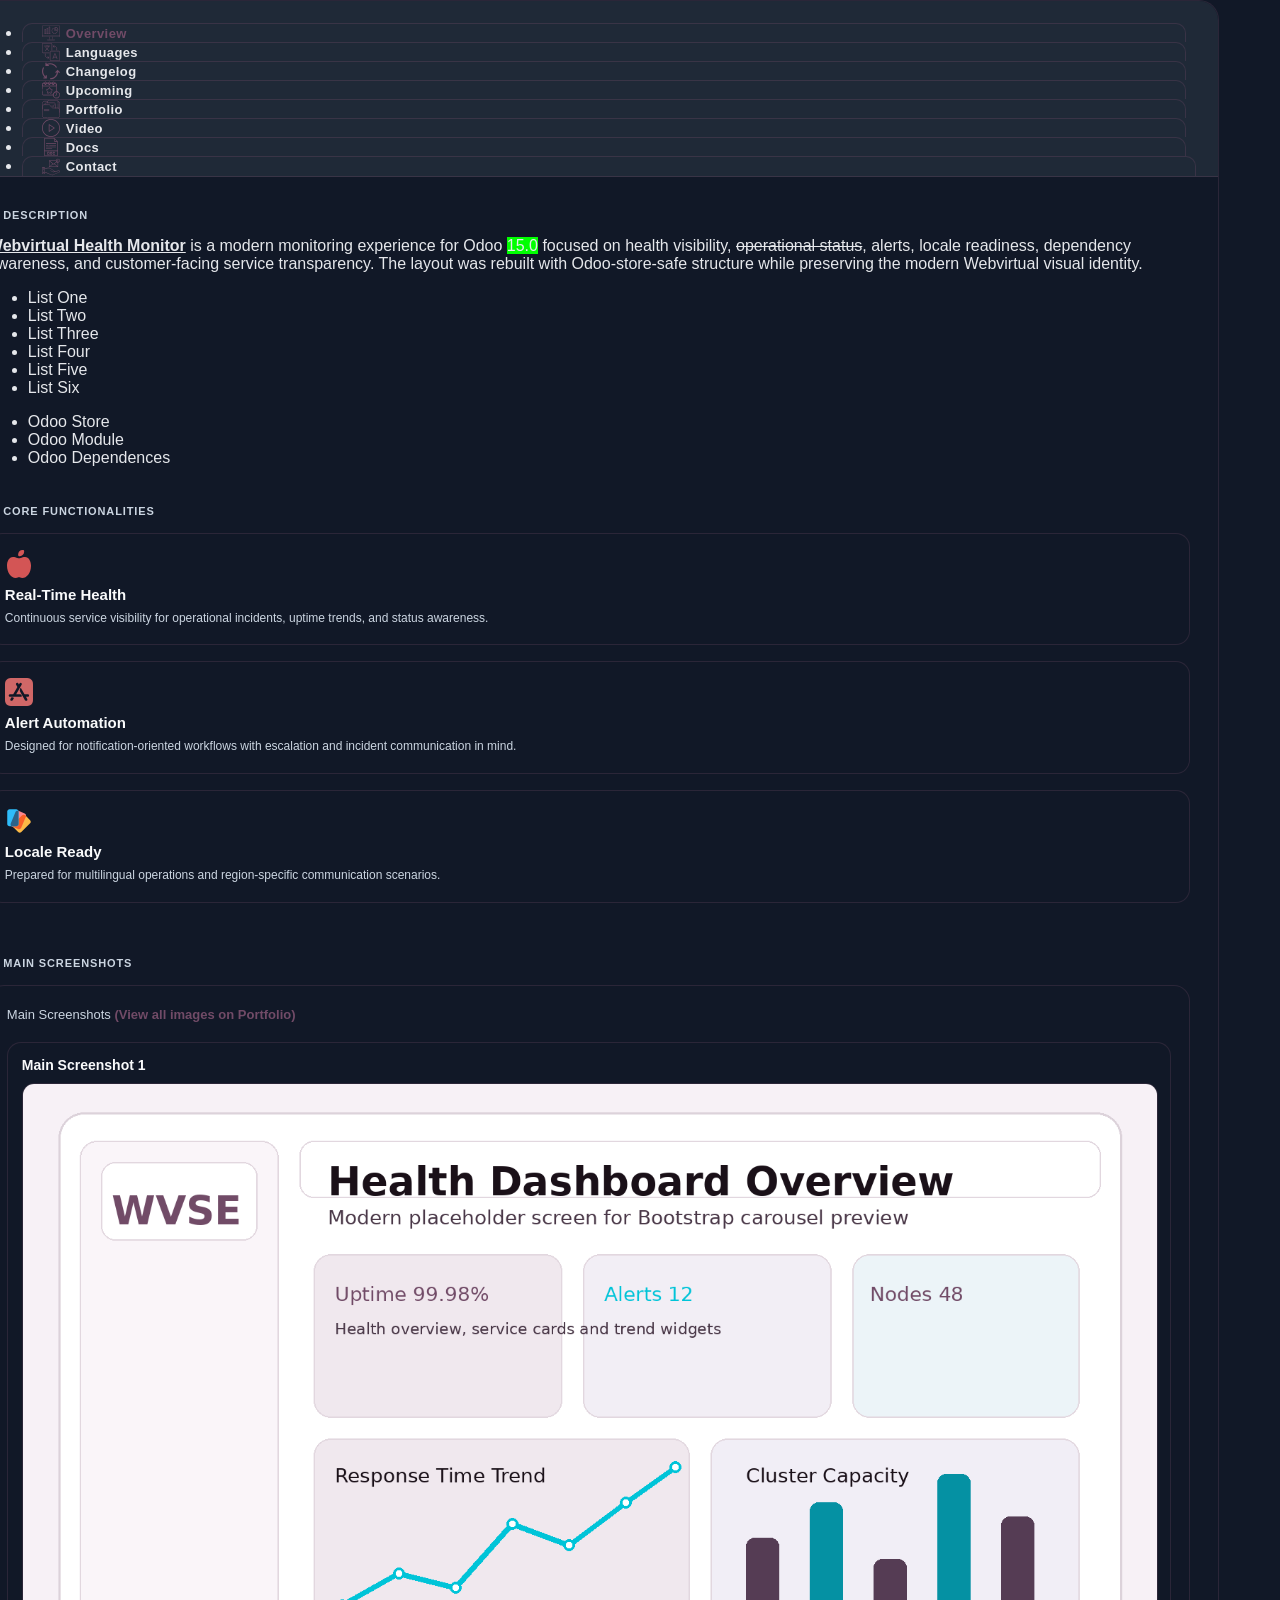
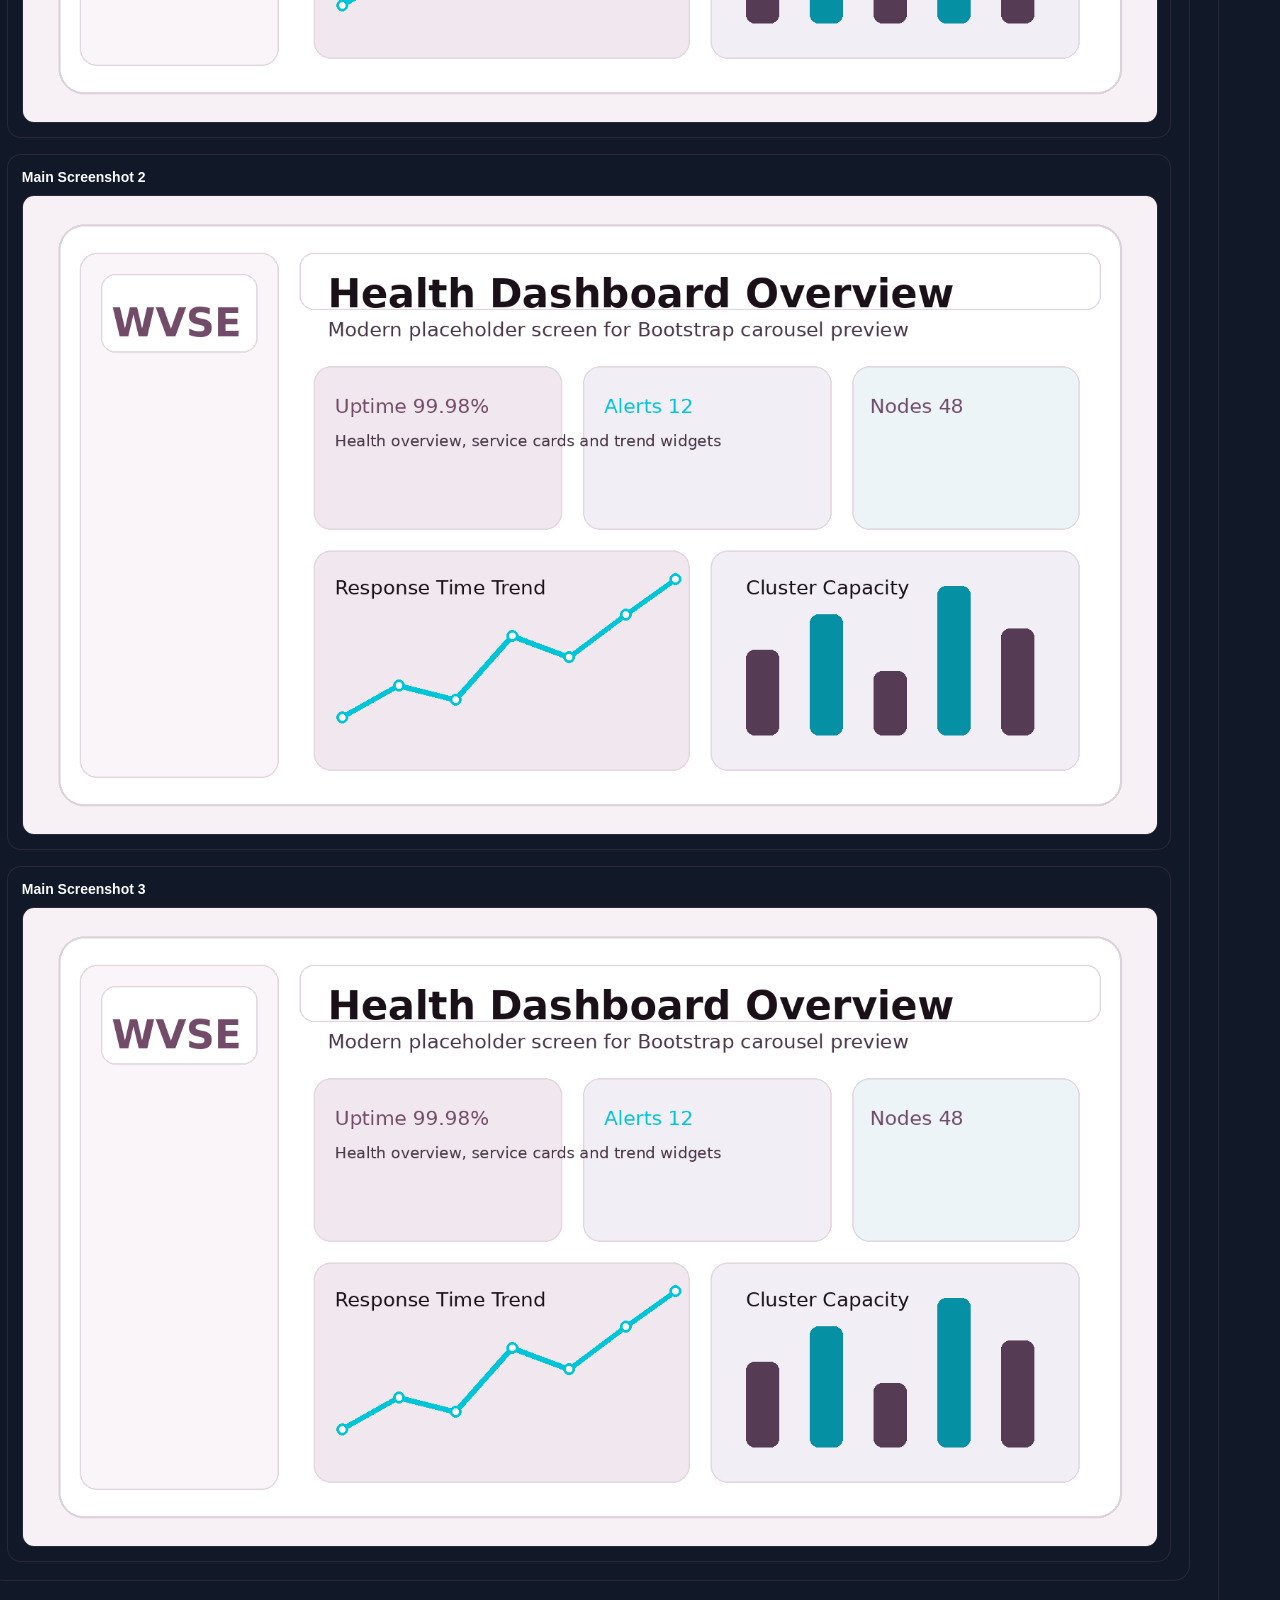
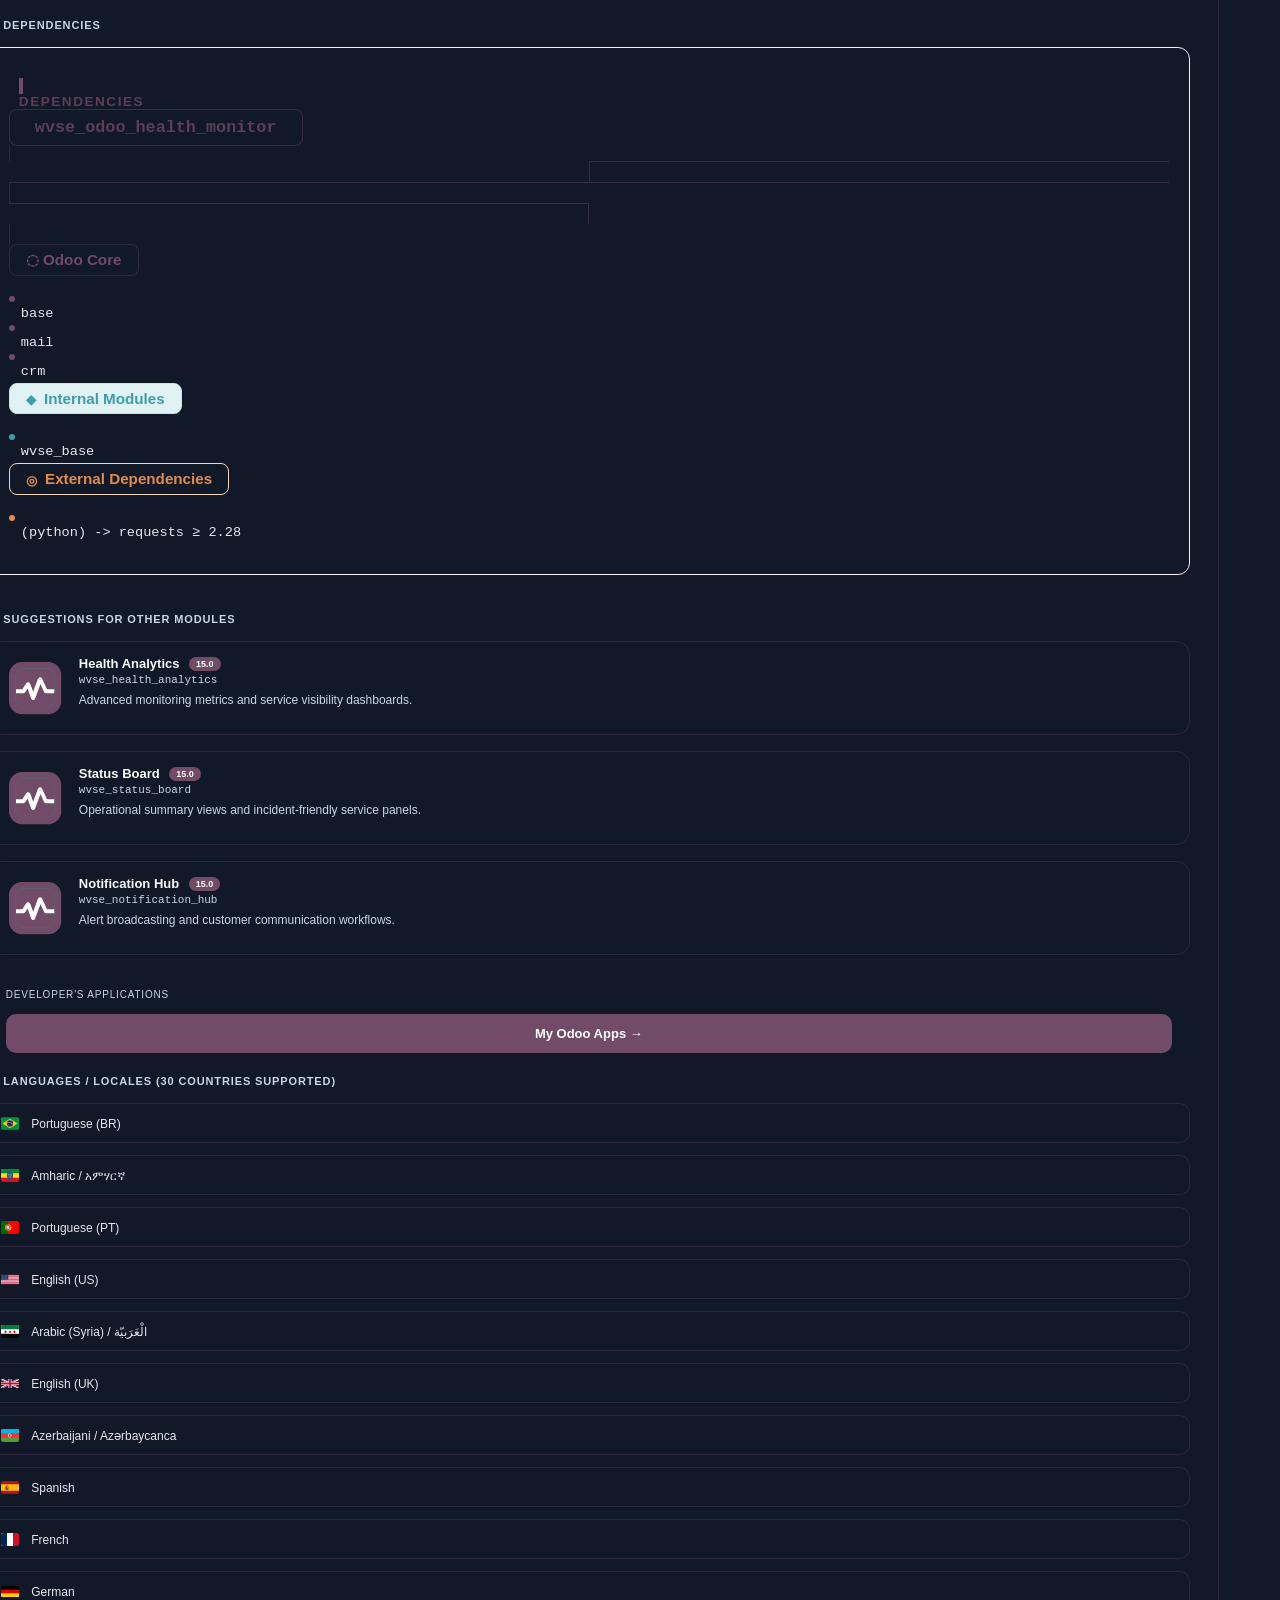
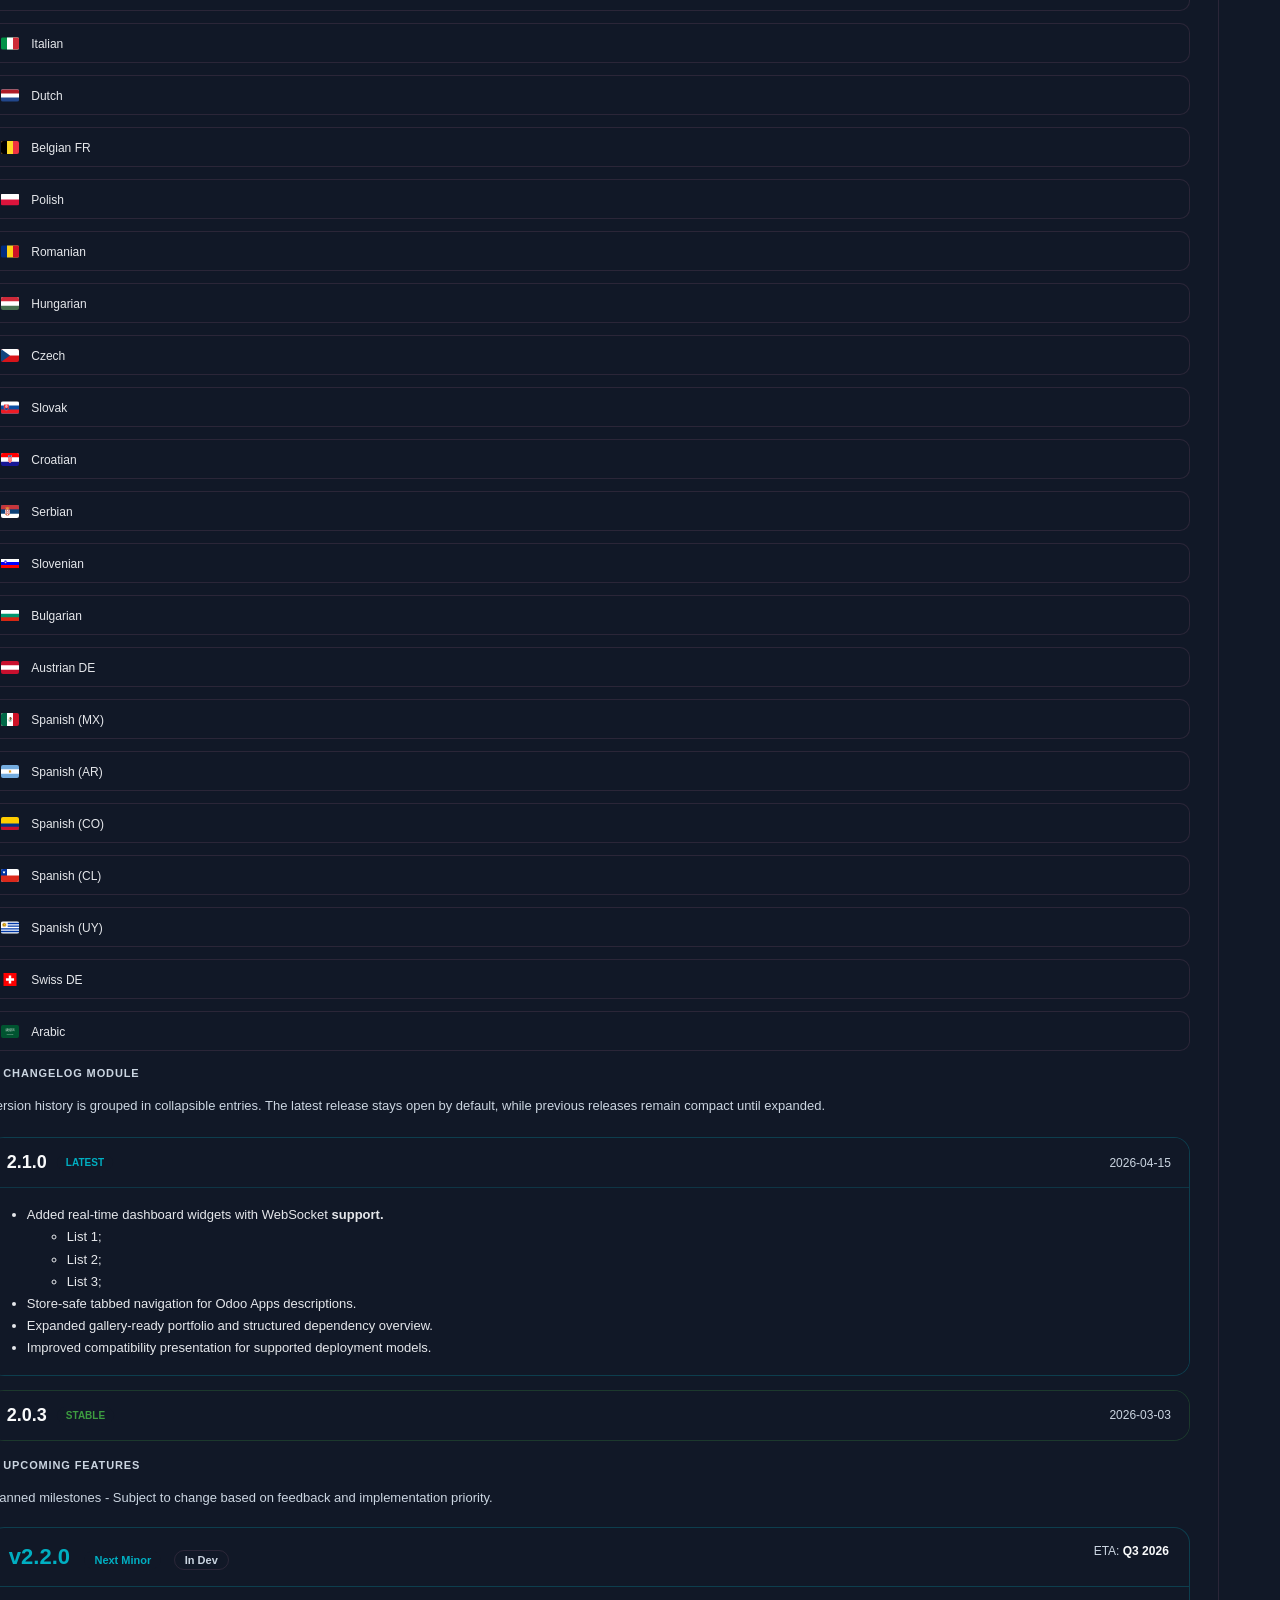
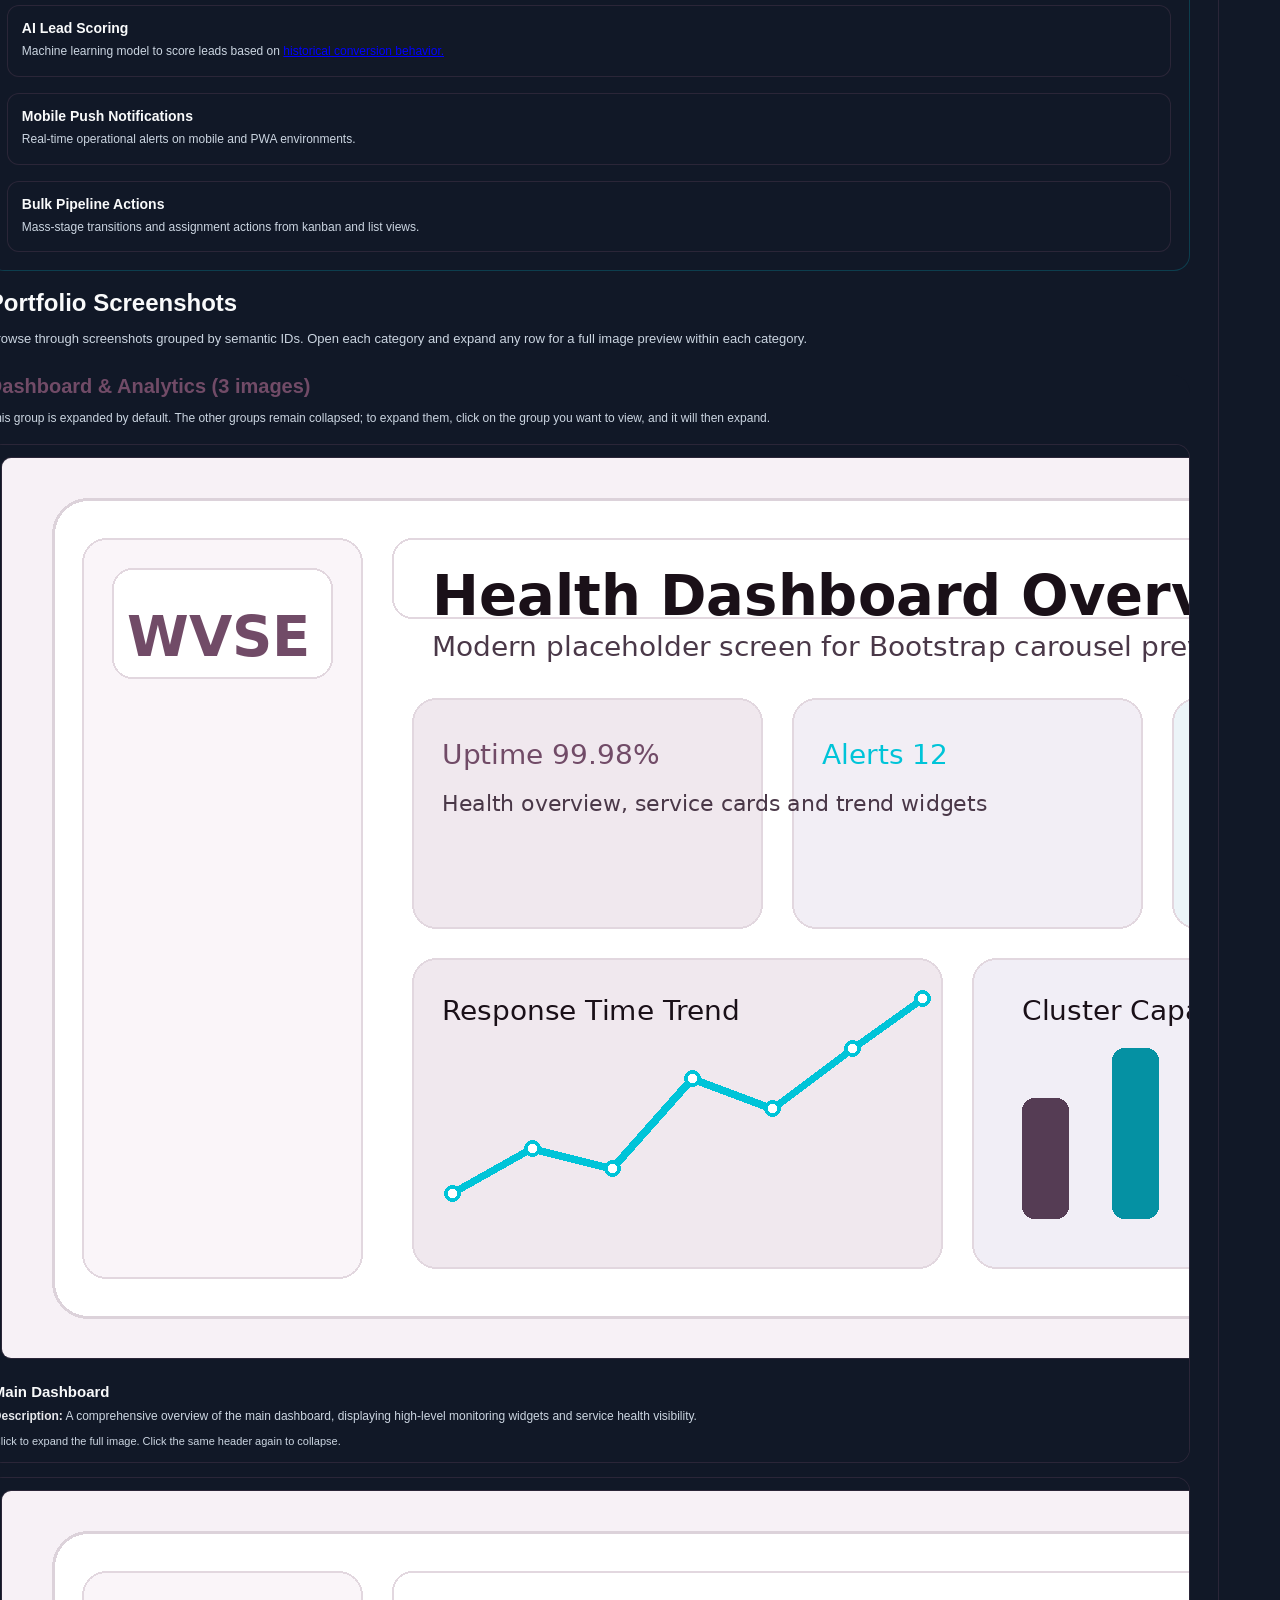
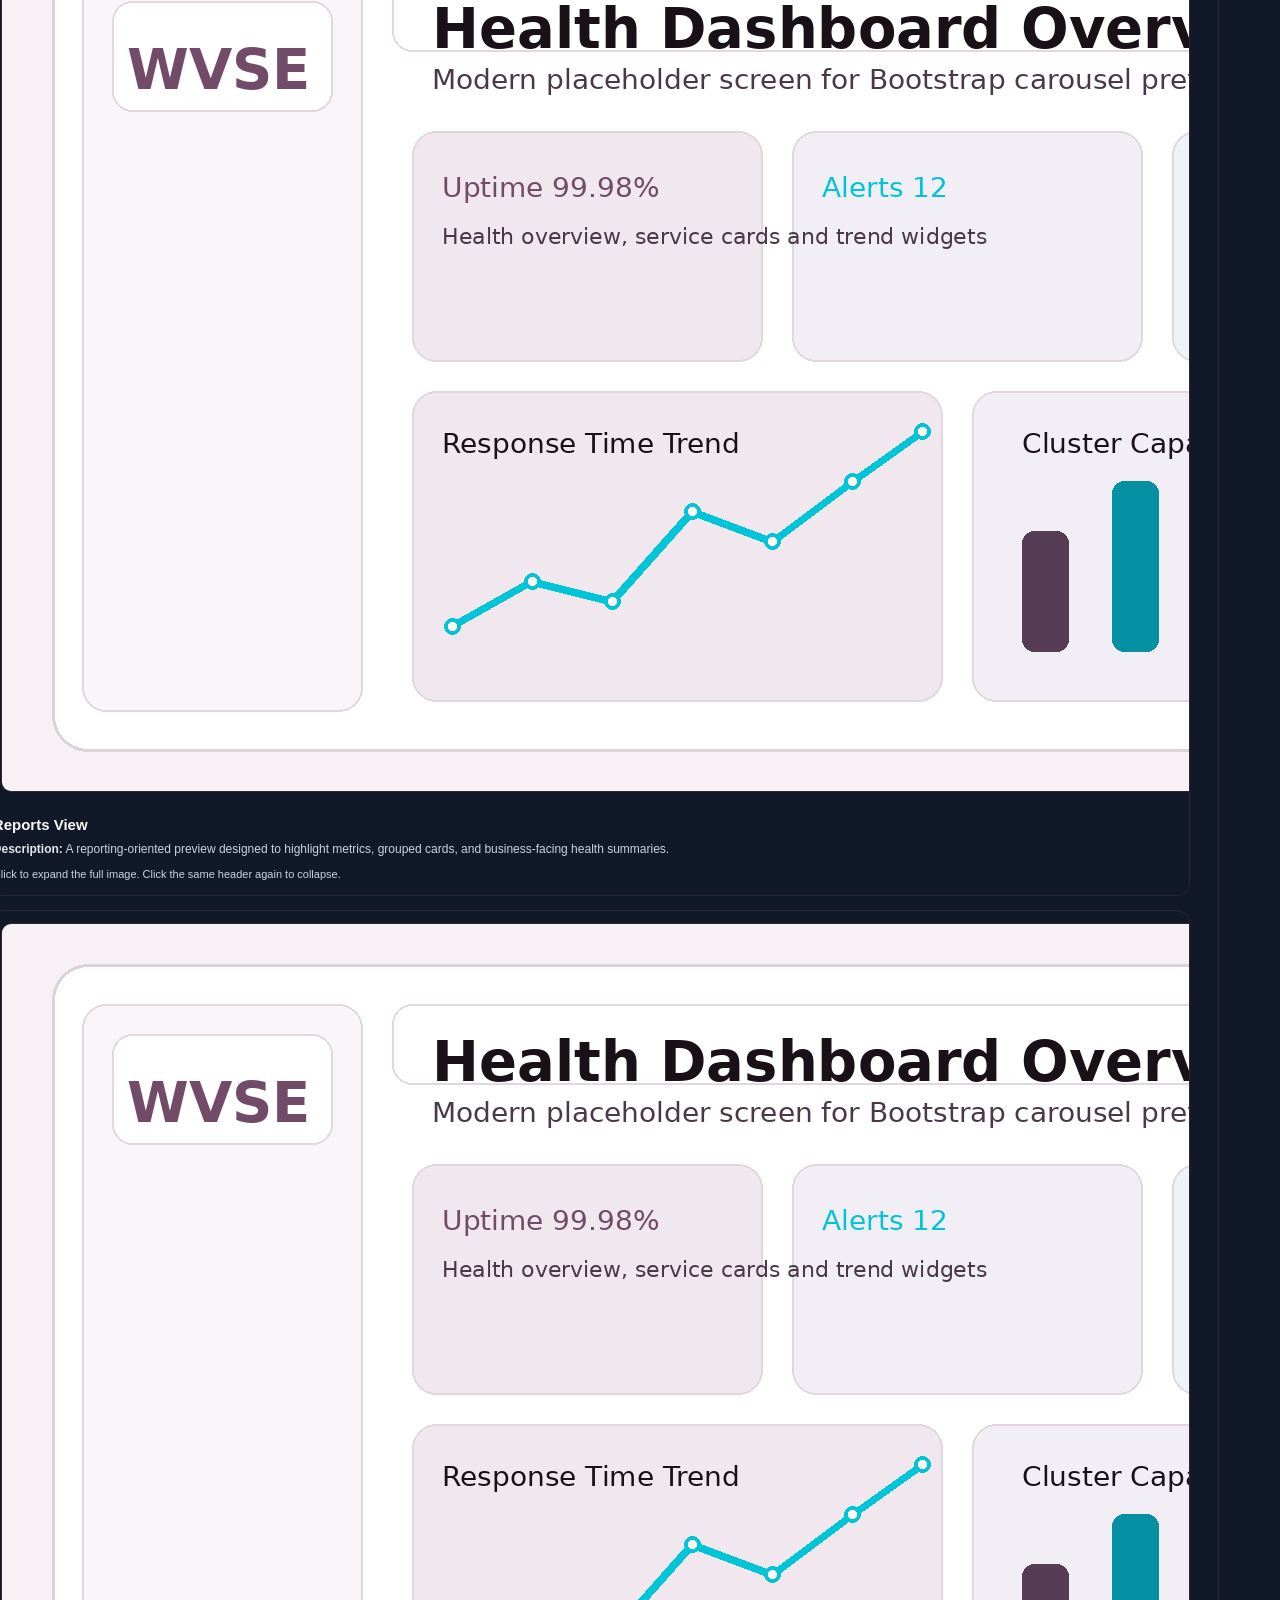
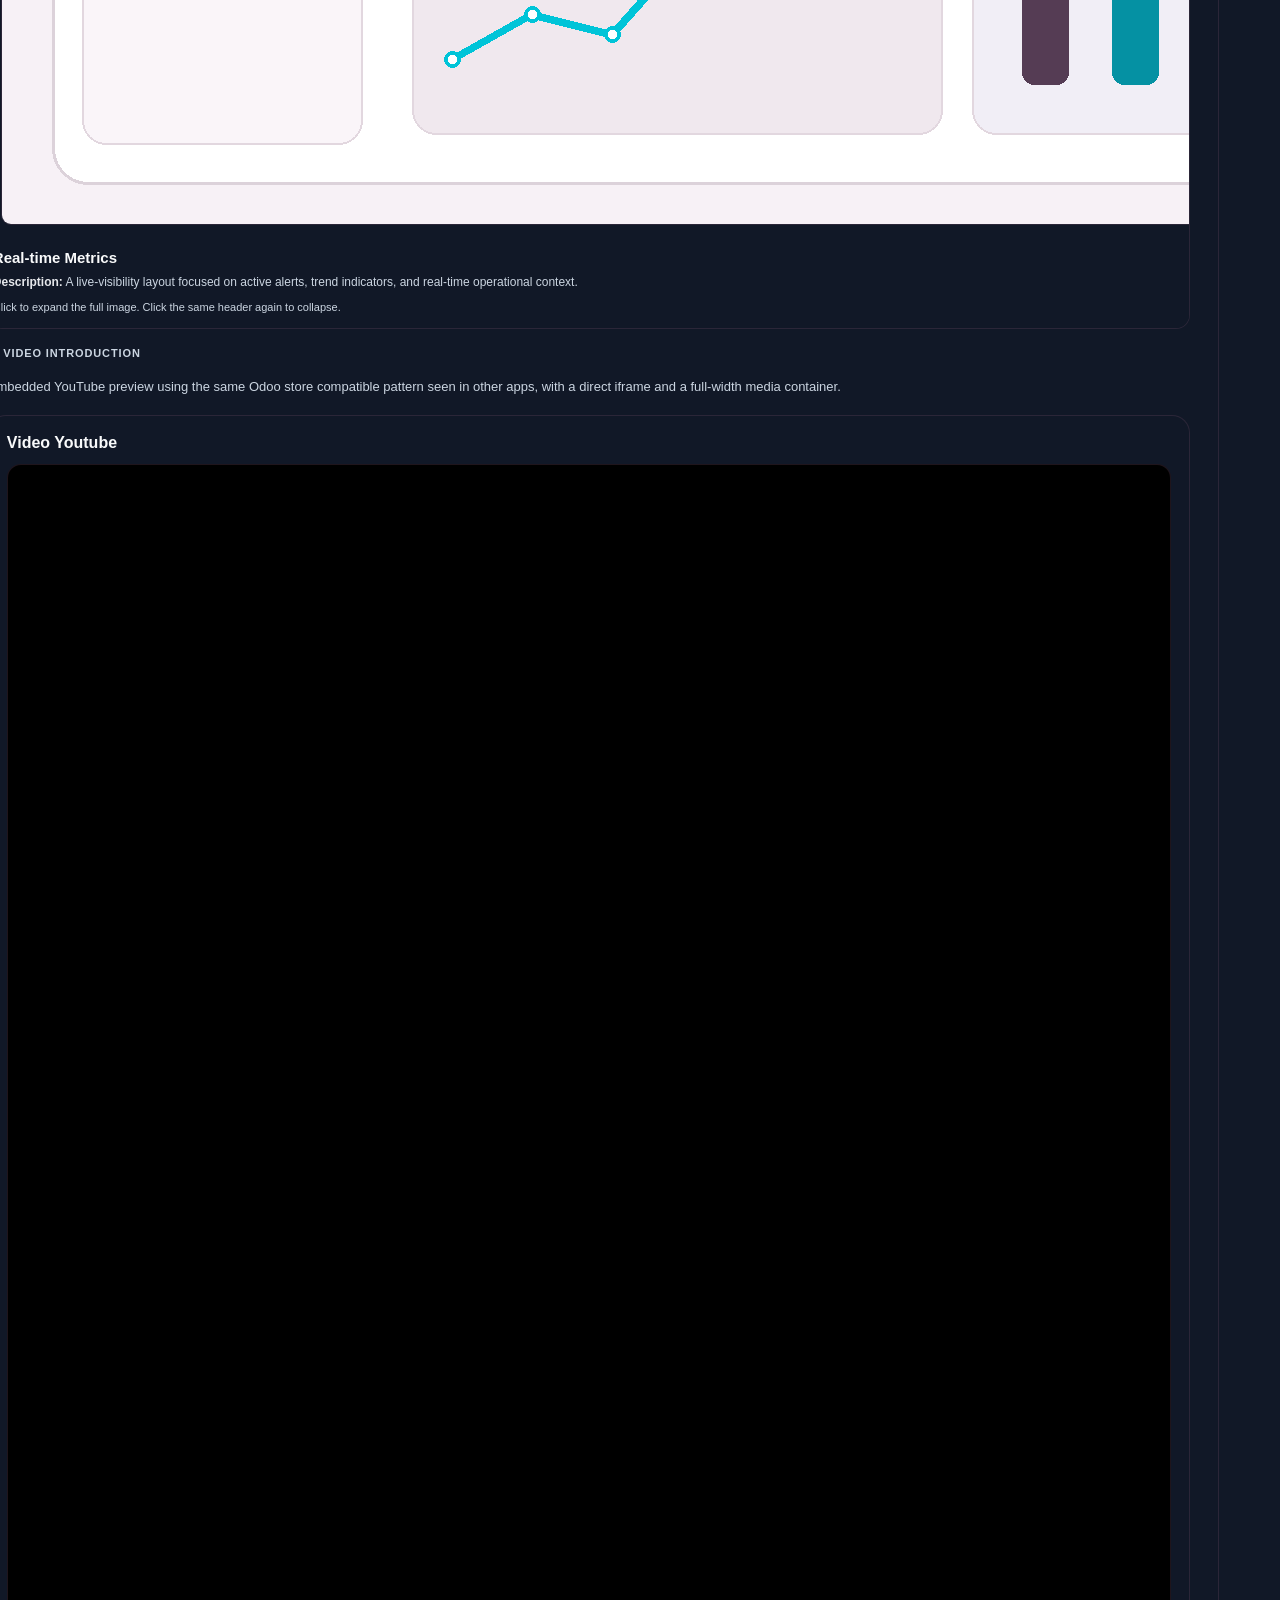
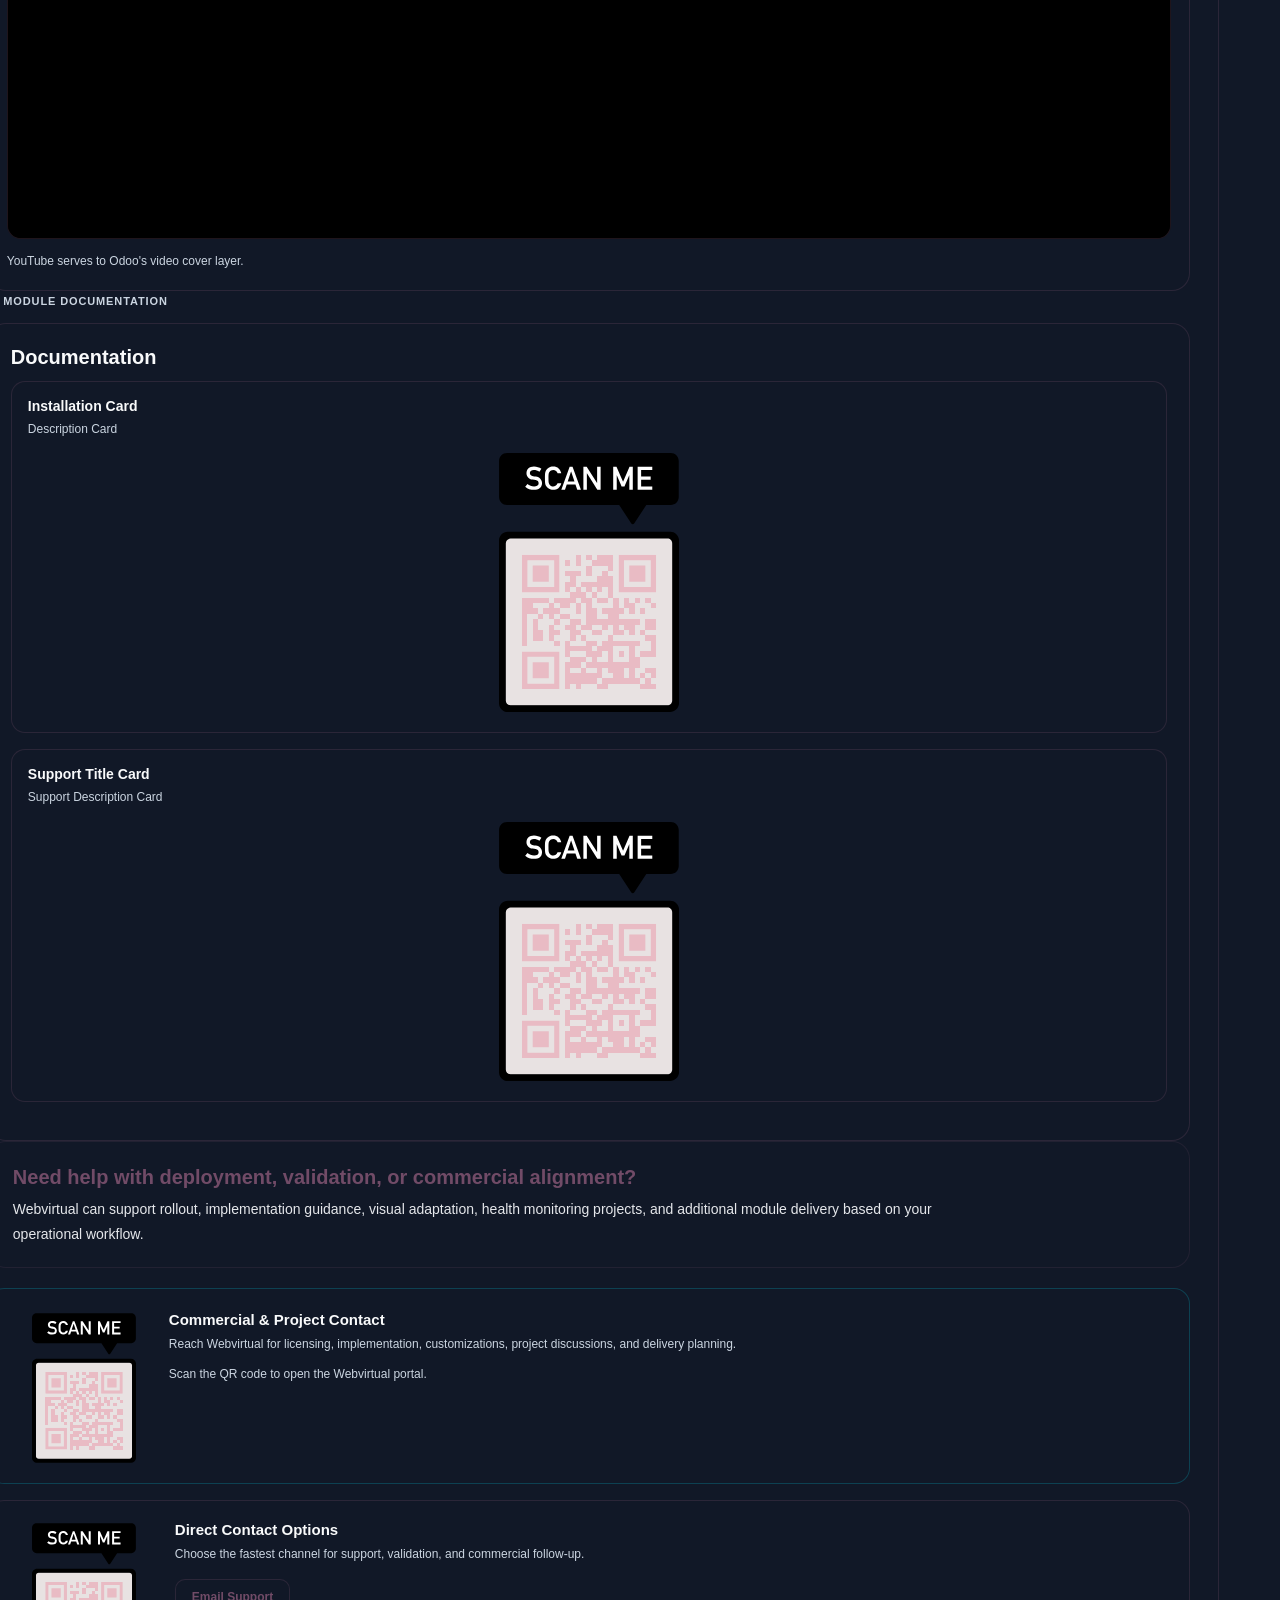
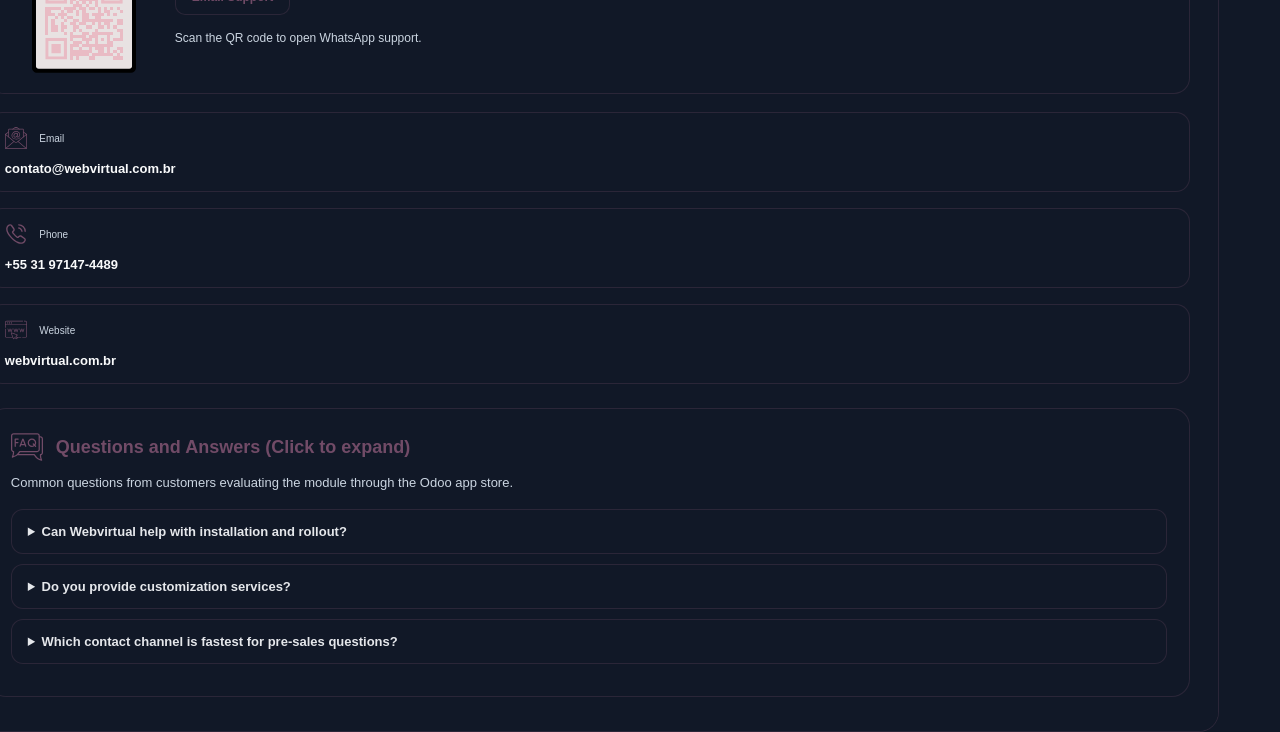
==== commit e7148a18: "Update index.html" ====
--- a/wvse_odoo_health_monitor/static/description/index.html
+++ b/wvse_odoo_health_monitor/static/description/index.html
@@ -56,7 +56,7 @@
                     </div>
                     <p id="wvse_el_0023" style="margin:0;font-size:14px;line-height:1.8;color:#E5E7EB;max-width:980px;"><div data-oe-version="1.2"><strong><u>Webvirtual Health Monitor</u></strong> is a modern monitoring experience for Odoo <font style="background-color:rgb(0, 255, 0);">15.0</font> focused on health visibility, <s>operational status</s>, alerts, locale readiness, dependency awareness, and customer-facing service transparency. The layout was rebuilt with Odoo-store-safe structure while preserving the modern Webvirtual visual identity.</div><ul><li>List One</li><li>List Two</li><li>List Three</li><li>List Four</li><li>List Five</li><li>List Six</li></ul><ul class="o_checklist"><li>Odoo Store</li><li class="o_checked">Odoo Module</li><li class="o_checked">Odoo Dependences</li></ul></p>
                   </section>
-                  <section id="wvse_overview_functionalities_section" style="margin-bottom:34px;">
+                  <section id="wvse_overview_functionalities_section" style="margin-bottom:34px;background-color:#111827;">
                     <div id="wvse_el_0025" style="margin-bottom:14px;">
                       <span id="wvse_el_0026" style="display:inline-block;width:3px;height:14px;border-radius:2px;background-color:#714B67;vertical-align:middle;margin-right:8px;"></span>
                       <span id="wvse_el_0027" style="font-size:11px;letter-spacing:.08em;text-transform:uppercase;color:#CBD5E1;font-weight:700;vertical-align:middle;">Core Functionalities</span>
@@ -81,12 +81,42 @@
                   </div>
                 </div></div>
                   </section>
-                  <section id="wvse_overview_dependencies_section" style="margin-bottom:0;">
+                  <section id="wvse_overview_main_screenshots_section" style="margin-bottom:34px;">
+                    <div id="wvse_el_0059" style="margin-bottom:14px;">
+                      <span id="wvse_el_0060" style="display:inline-block;width:3px;height:14px;border-radius:2px;background-color:#714B67;vertical-align:middle;margin-right:8px;"></span>
+                      <span id="wvse_el_0061" style="font-size:11px;letter-spacing:.08em;text-transform:uppercase;color:#CBD5E1;font-weight:700;vertical-align:middle;">Main Screenshots</span>
+                    </div>
+                    <div id="wvse_el_0062" style="border:1px solid rgba(113,75,103,0.28);border-radius:16px;padding:18px;background-color:#111827;">
+                      <div id="wvse_el_0063" style="font-size:13px;color:#CBD5E1;line-height:1.7;margin-bottom:16px;">Main Screenshots <a class="nav-link d-inline p-0" data-bs-toggle="tab" data-toggle="tab" id="wvse_el_0064" role="tab" style="display:inline;color:#714B67;text-decoration:none;font-weight:700;">(View all images on Portfolio)</a>
+                      </div>
+                      <div class="row" id="wvse_el_0065" style="margin-left:-8px;margin-right:-8px;">
+                        <div class="col-12" id="wvse_el_0066" style="padding:0 8px 16px 8px;">
+                          <div id="wvse_el_0067" style="border:1px solid rgba(113,75,103,0.28);border-radius:14px;padding:14px;background-color:#111827;">
+                            <div id="wvse_el_0068" style="font-size:14px;font-weight:700;color:#F9FAFB;margin-bottom:10px;">Main Screenshot 1</div>
+                            <img alt="Main Screenshot 1" id="wvse_main_screenshot_1" src="./images/main-overview-1.png" style="display:block;width:100%;height:auto;border-radius:12px;border:1px solid rgba(113,75,103,0.28);">
+                          </div>
+                        </div>
+                        <div class="col-12" id="wvse_el_0070" style="padding:0 8px 16px 8px;">
+                          <div id="wvse_el_0071" style="border:1px solid rgba(113,75,103,0.28);border-radius:14px;padding:14px;background-color:#111827;">
+                            <div id="wvse_el_0072" style="font-size:14px;font-weight:700;color:#F9FAFB;margin-bottom:10px;">Main Screenshot 2</div>
+                            <img alt="Main Screenshot 2" id="wvse_main_screenshot_2" src="./images/main-overview-2.png" style="display:block;width:100%;height:auto;border-radius:12px;border:1px solid rgba(113,75,103,0.28);">
+                          </div>
+                        </div>
+                        <div class="col-12" id="wvse_el_0074" style="padding:0 8px 0 8px;">
+                          <div id="wvse_el_0075" style="border:1px solid rgba(113,75,103,0.28);border-radius:14px;padding:14px;background-color:#111827;">
+                            <div id="wvse_el_0076" style="font-size:14px;font-weight:700;color:#F9FAFB;margin-bottom:10px;">Main Screenshot 3</div>
+                            <img alt="Main Screenshot 3" id="wvse_main_screenshot_3" src="./images/main-overview-3.png" style="display:block;width:100%;height:auto;border-radius:12px;border:1px solid rgba(113,75,103,0.28);">
+                          </div>
+                        </div>
+                      </div>
+                    </div>
+                  </section>
+                  <section id="wvse_overview_dependencies_section" style="margin-bottom:0;background-color:#111827;">
                     <div id="wvse_dependencies_section_header" style="margin-bottom:14px;">
                       <span id="wvse_dependencies_section_bar" style="display:inline-block;width:3px;height:14px;border-radius:2px;background-color:#714B67;vertical-align:middle;margin-right:8px;"></span>
                       <span id="wvse_dependencies_section_title" style="font-size:11px;letter-spacing:.08em;text-transform:uppercase;color:#CBD5E1;font-weight:700;vertical-align:middle;">Dependencies</span>
                     </div>
-                    <section class="container py-4" id="wvse_dependency_tree" style="font-family:Arial,Helvetica,sans-serif;padding-left:0;padding-right:0;max-width:100%;">
+                    <section class="container py-4" id="wvse_dependency_tree" style="font-family:Arial,Helvetica,sans-serif;padding-left:0;padding-right:0;max-width:100%;background-color:#111827;">
                       <div id="wvse_dependency_tree_shell" style="background-color:#111827;border-radius:12px;padding:30px 20px;border:1px solid #F4EEF5;">
                         <div class="d-flex align-items-center mb-4" id="wvse_dependency_tree_title_wrap" style="padding-left:10px;">
                           <div id="wvse_dependency_tree_title_bar" style="width:4px;height:16px;background-color:#714B67;margin-right:8px;"></div>
@@ -157,7 +187,7 @@
                       </div>
                     </section>
                   </section>
-                  <section id="wvse_overview_suggestions_section" style="margin-top:34px;margin-bottom:0;">
+                  <section id="wvse_overview_suggestions_section" style="margin-top:34px;margin-bottom:0;background-color:#111827;">
                     <div id="wvse_el_0112" style="margin-bottom:14px;">
                       <span id="wvse_el_0113" style="display:inline-block;width:3px;height:14px;border-radius:2px;background-color:#714B67;vertical-align:middle;margin-right:8px;"></span>
                       <span id="wvse_el_0114" style="font-size:11px;letter-spacing:.08em;text-transform:uppercase;color:#CBD5E1;font-weight:700;vertical-align:middle;">Suggestions for Other Modules</span>
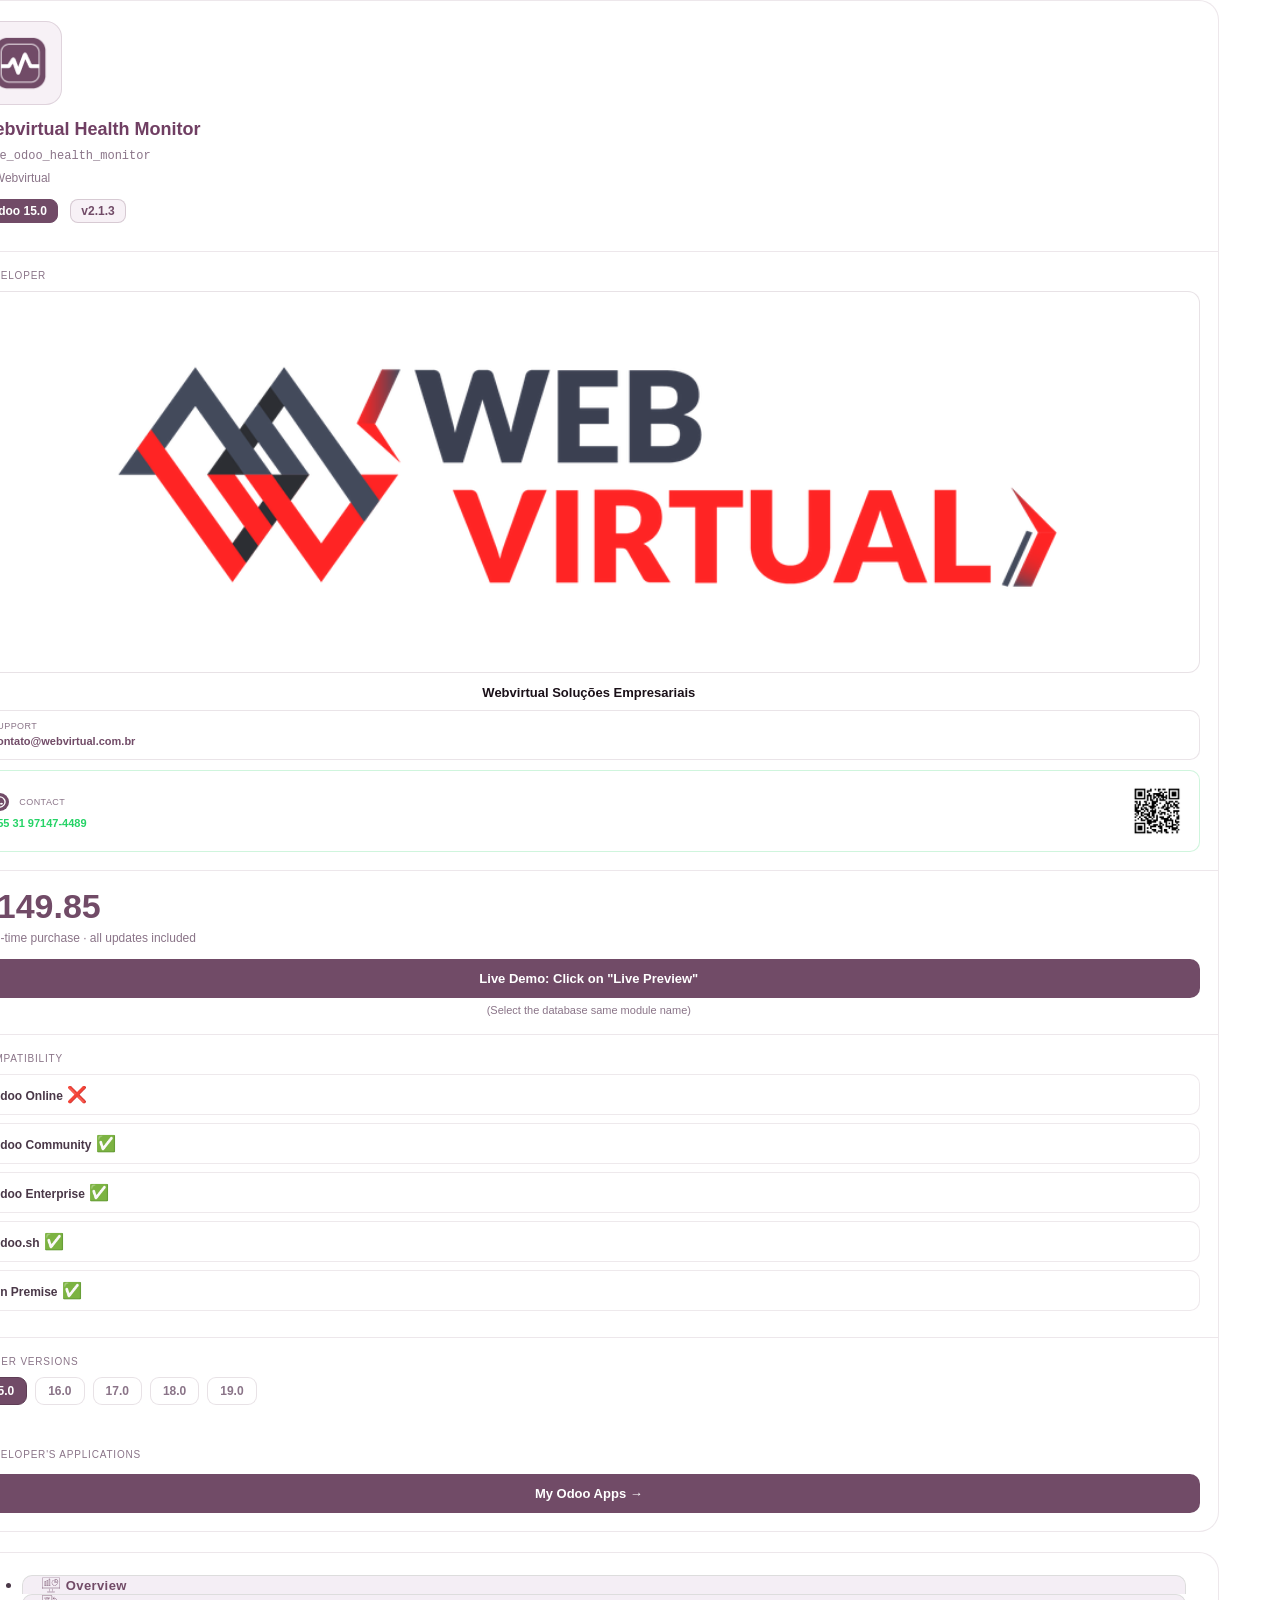
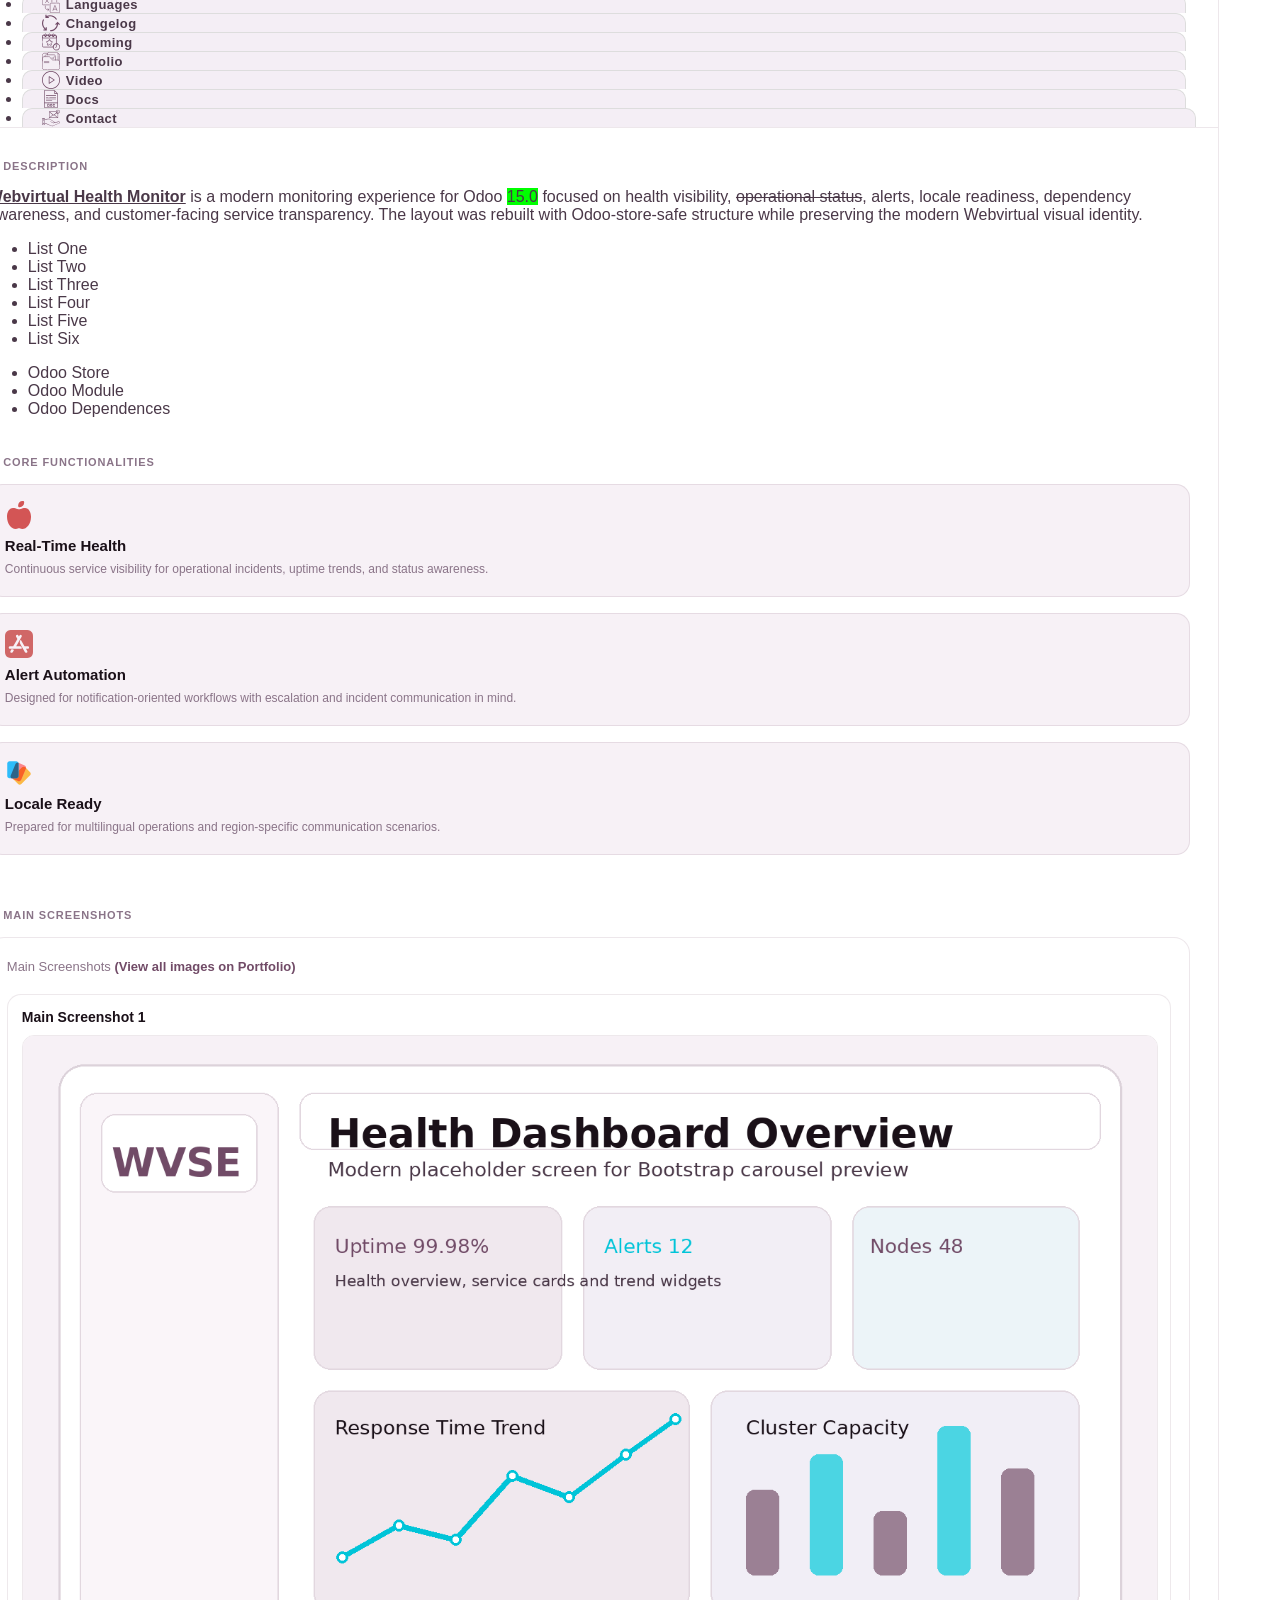
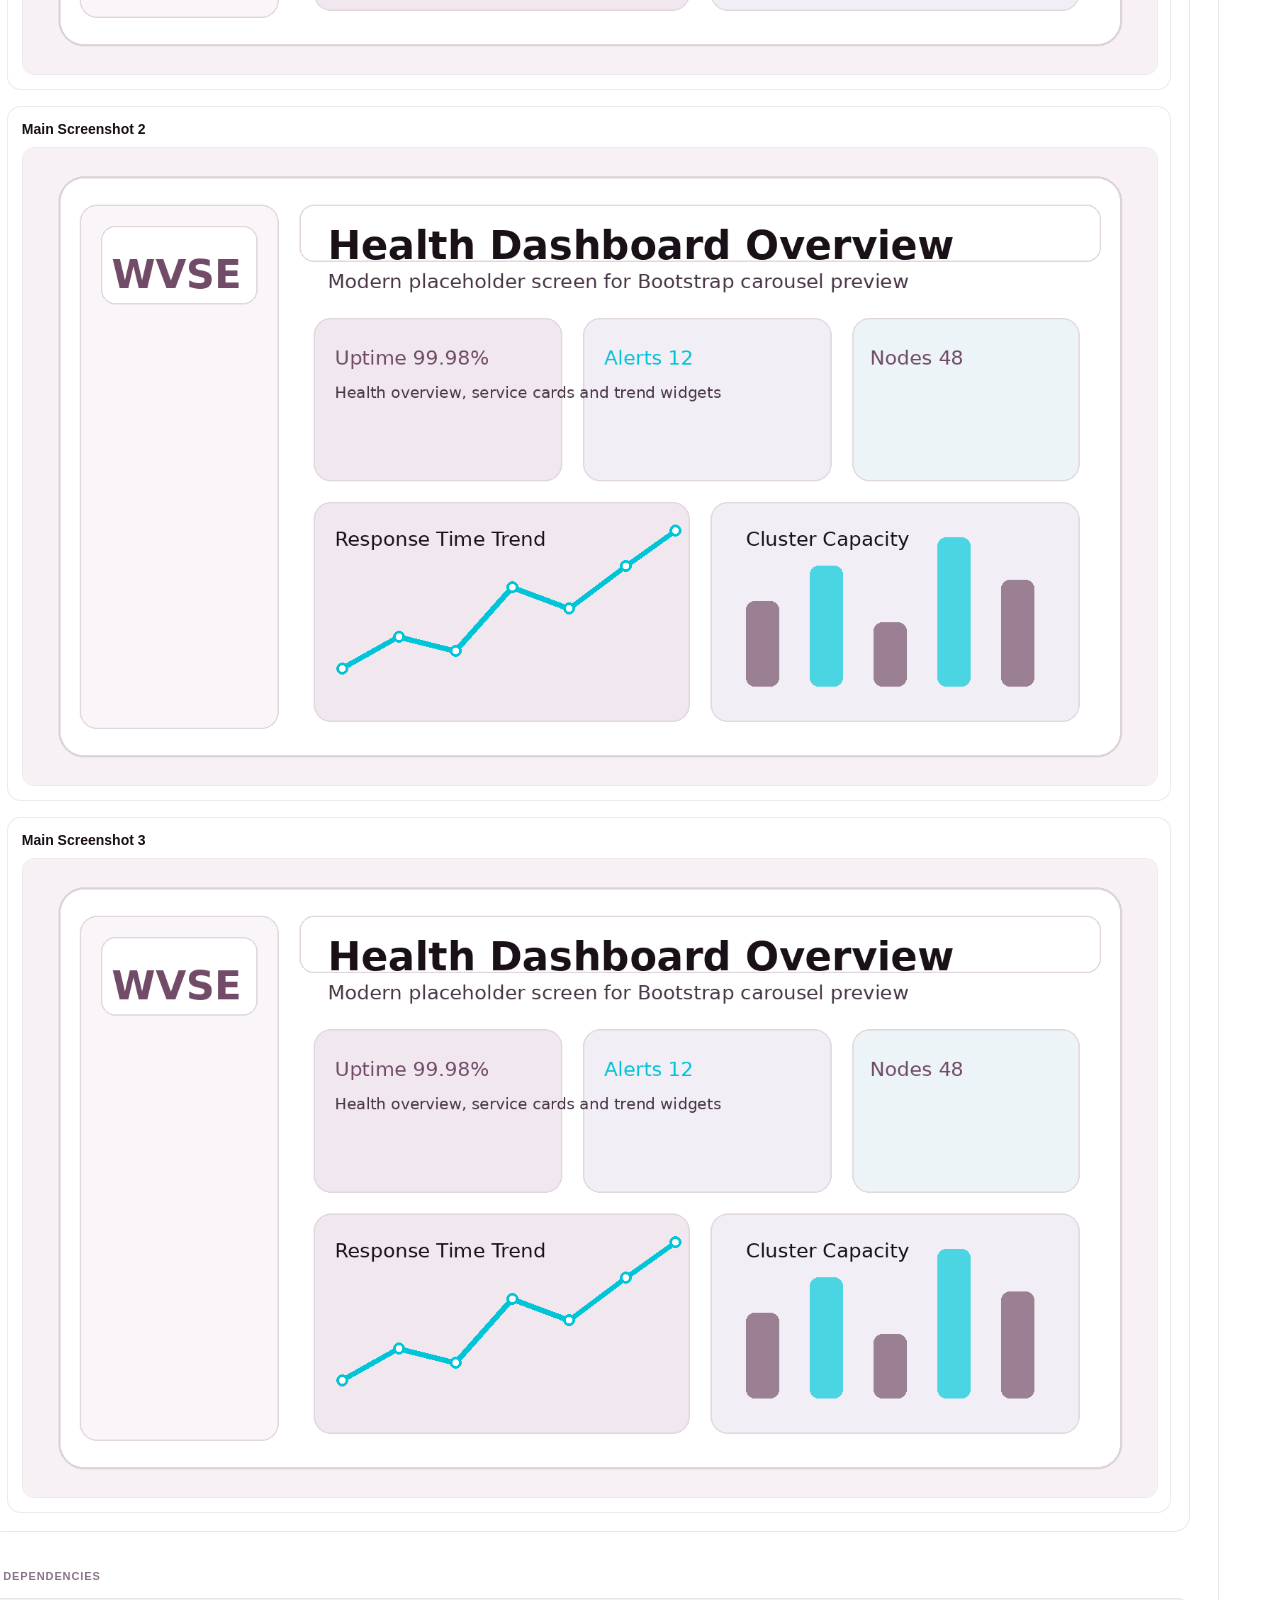
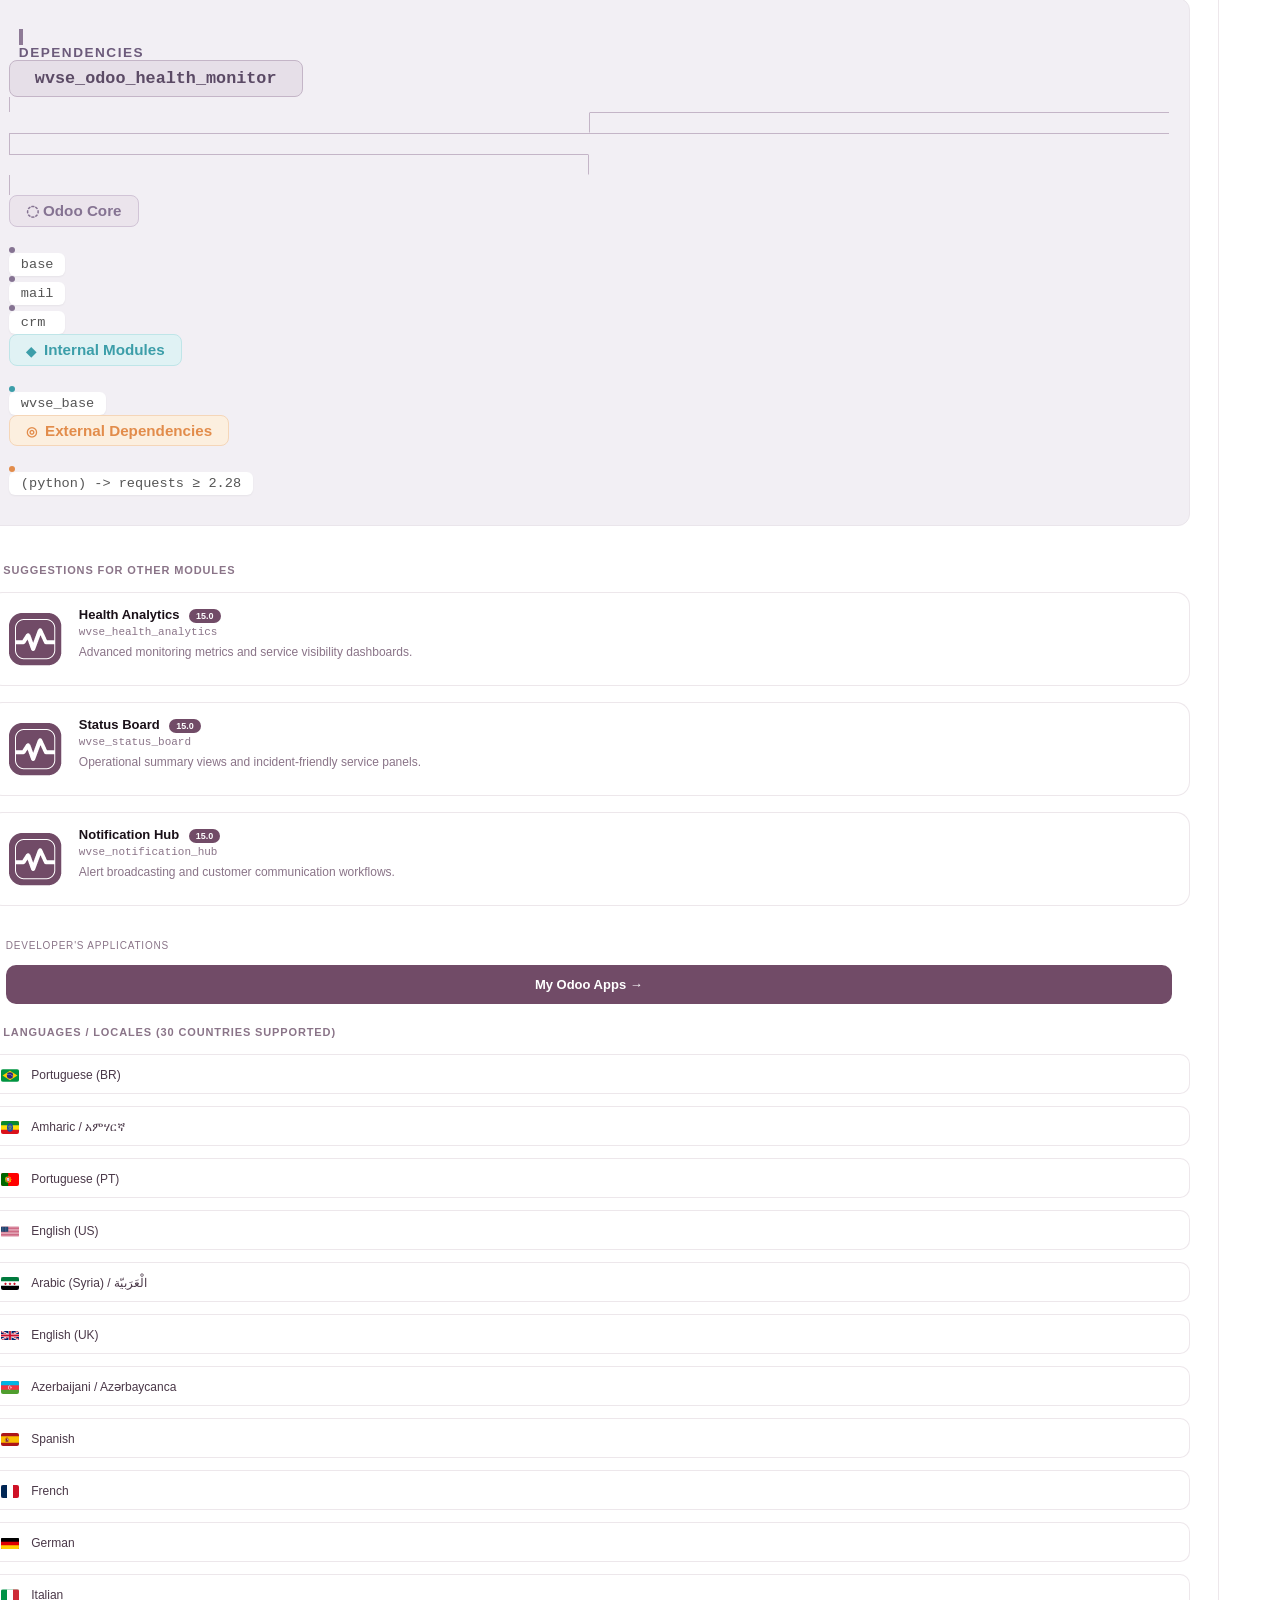
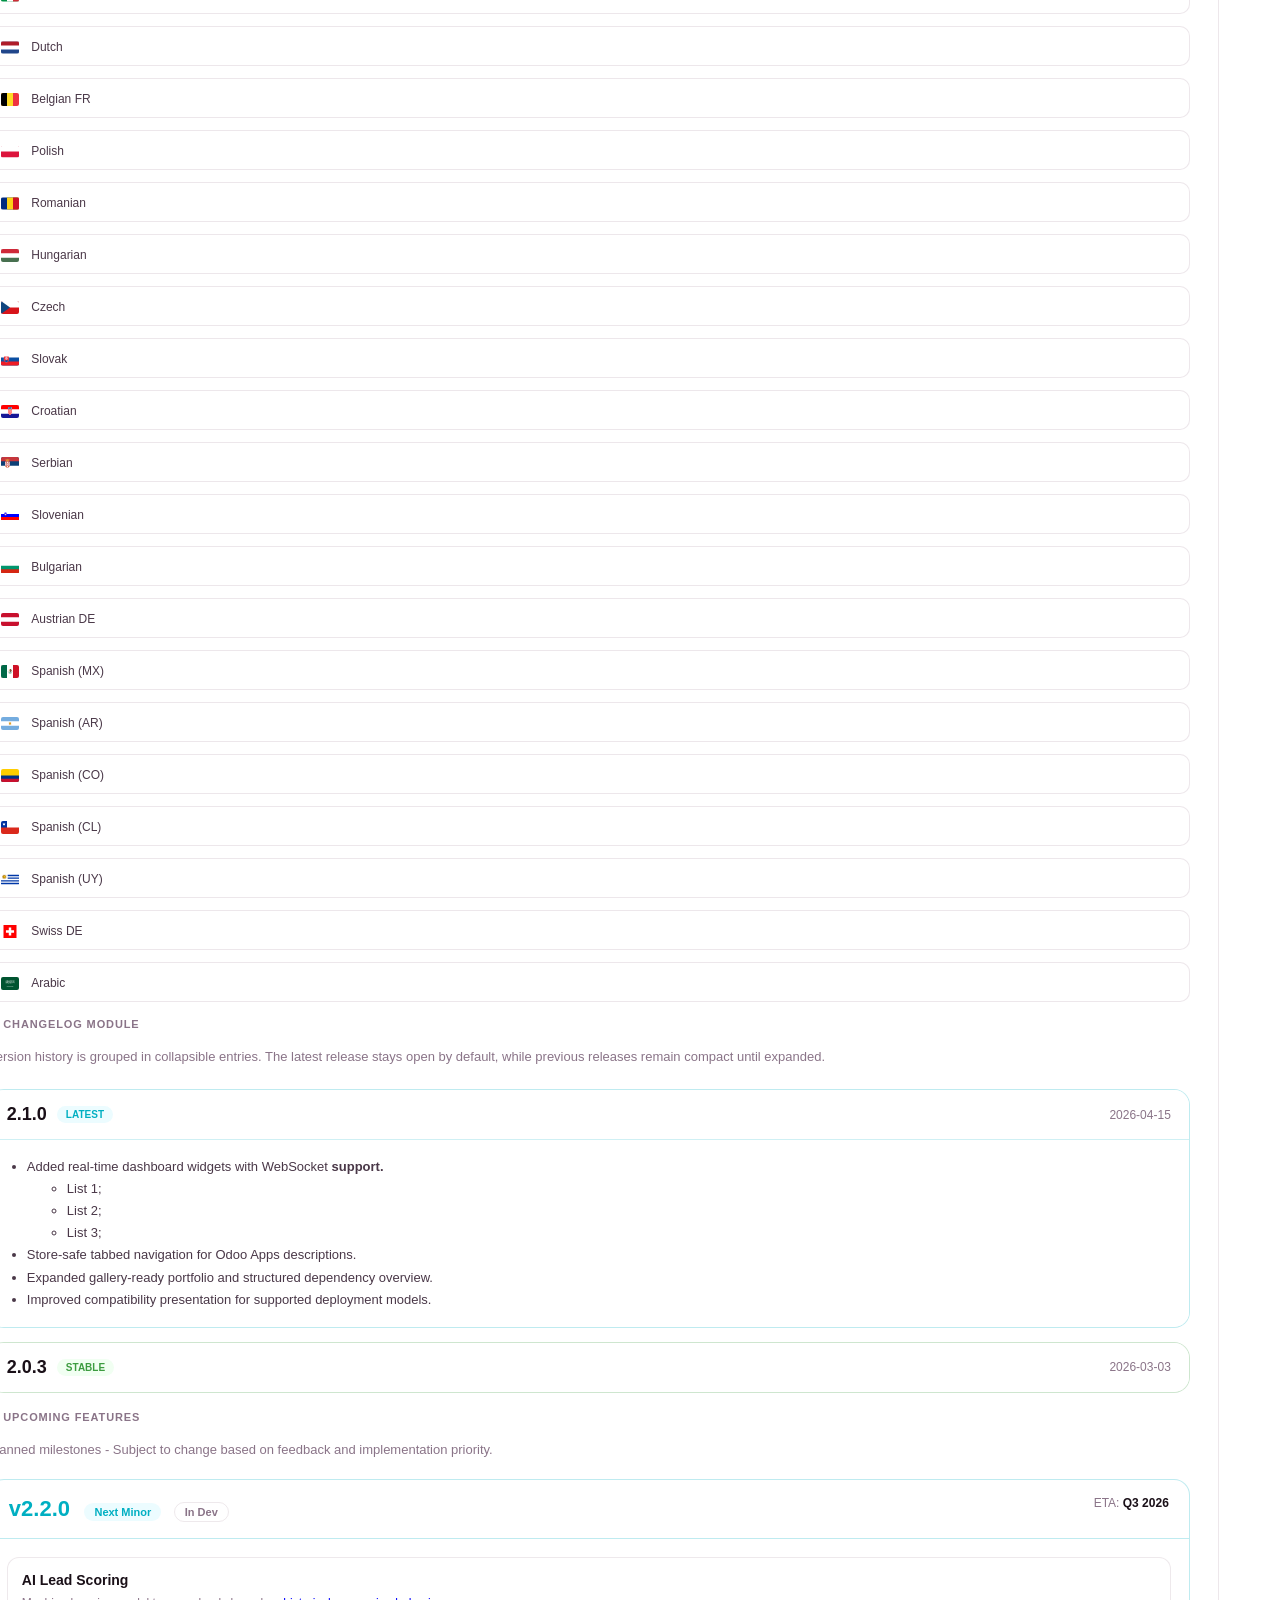
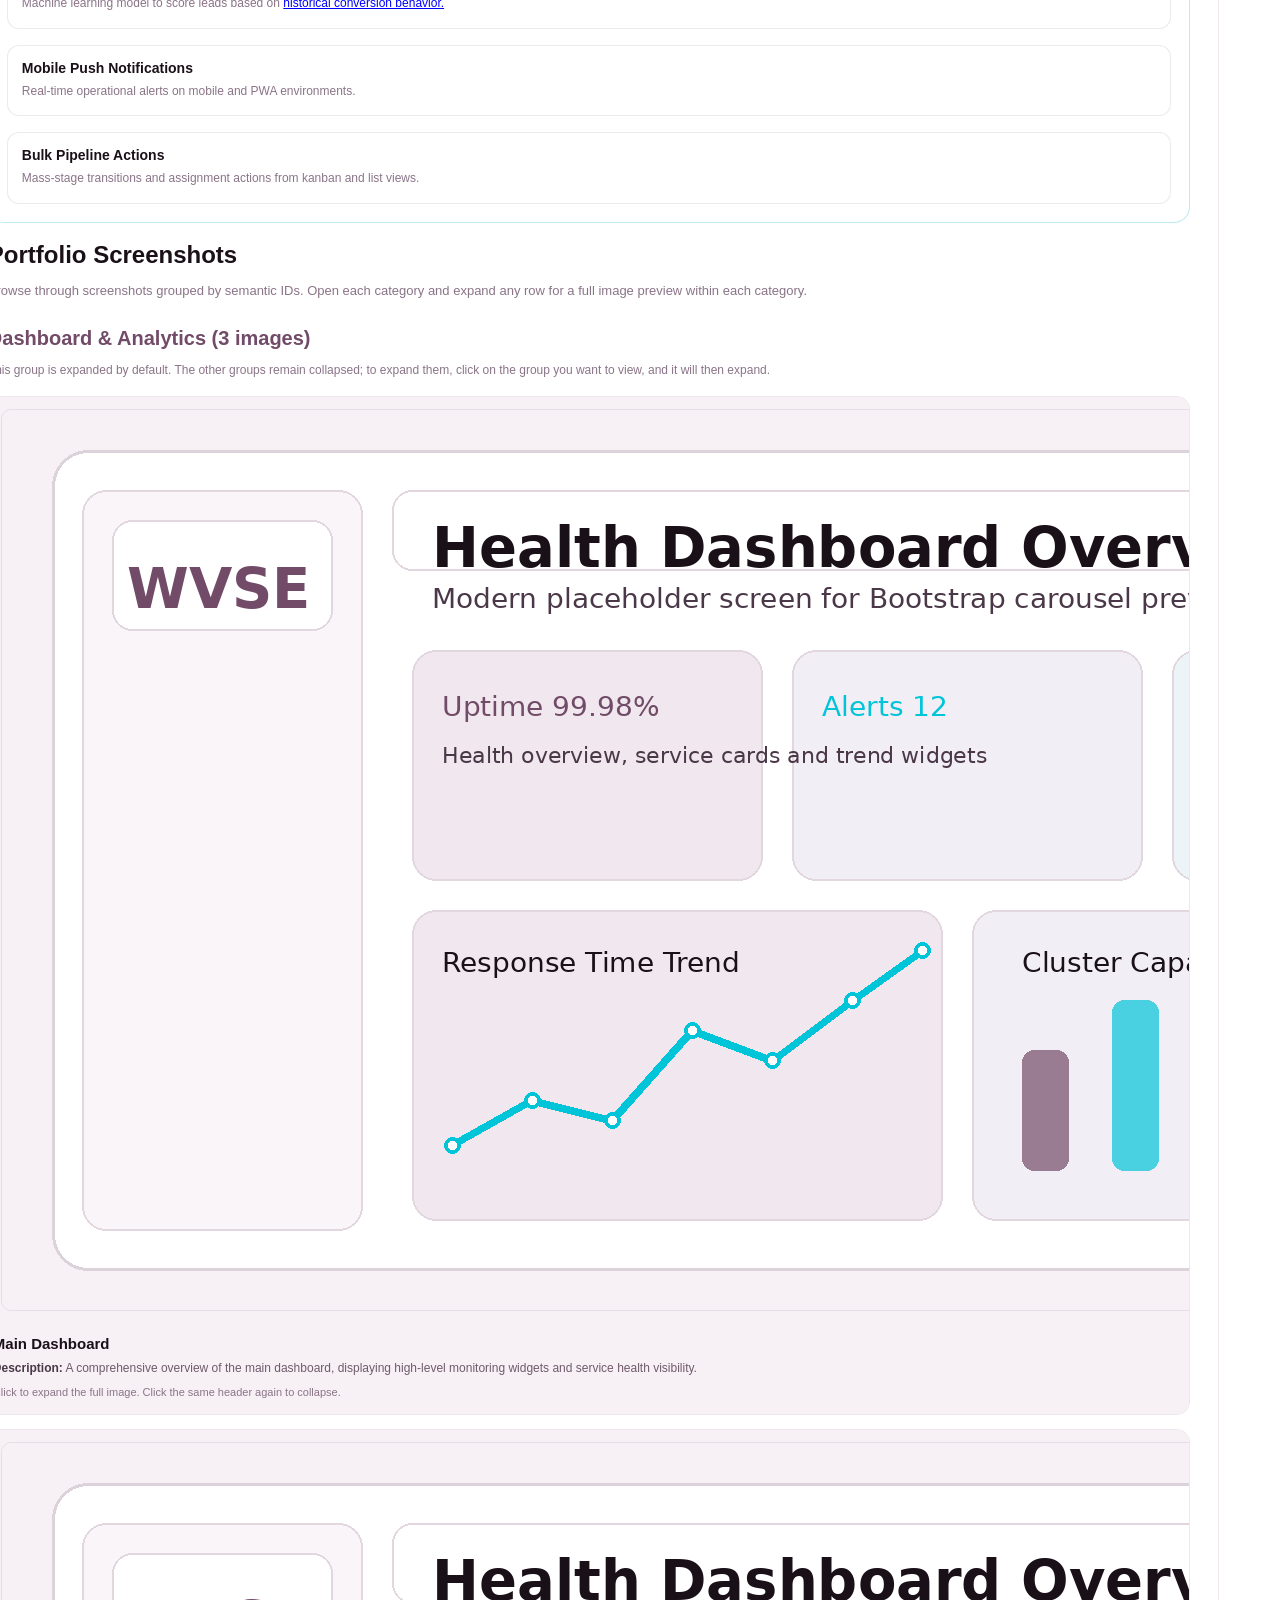
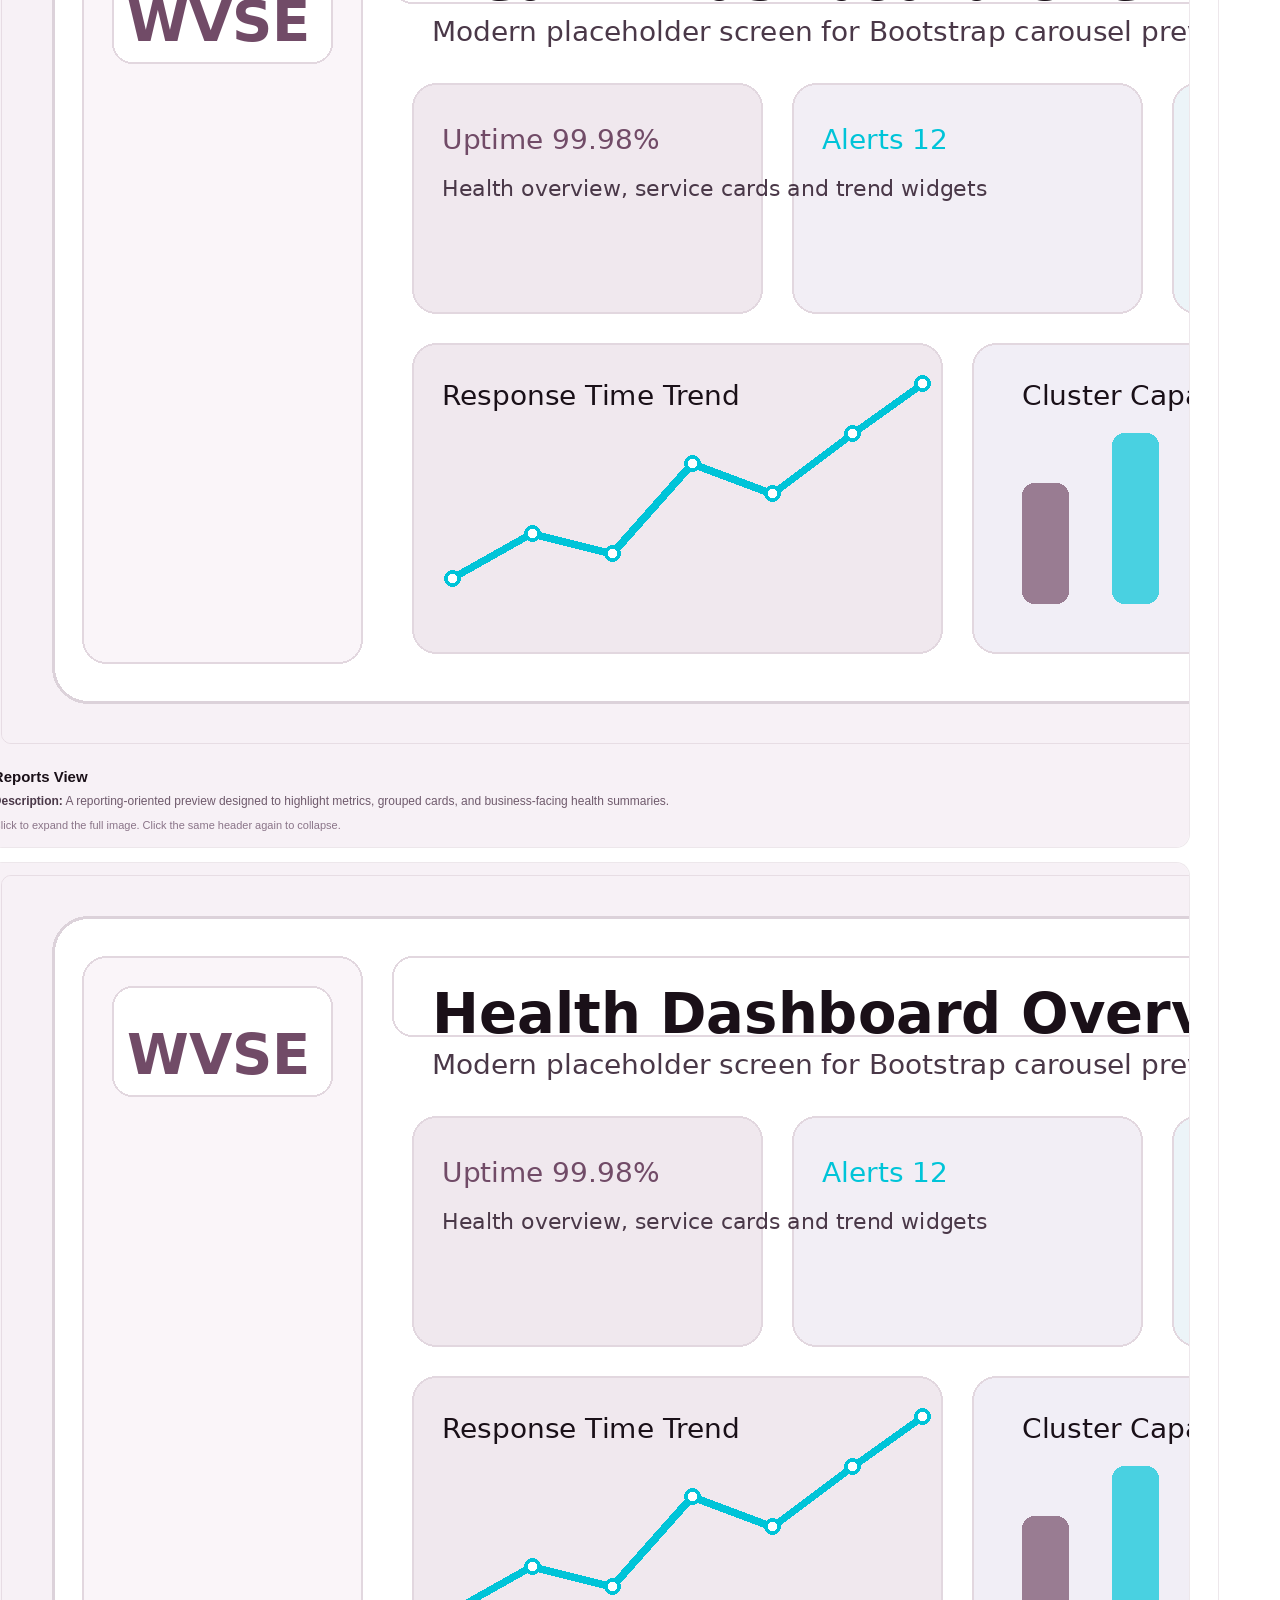
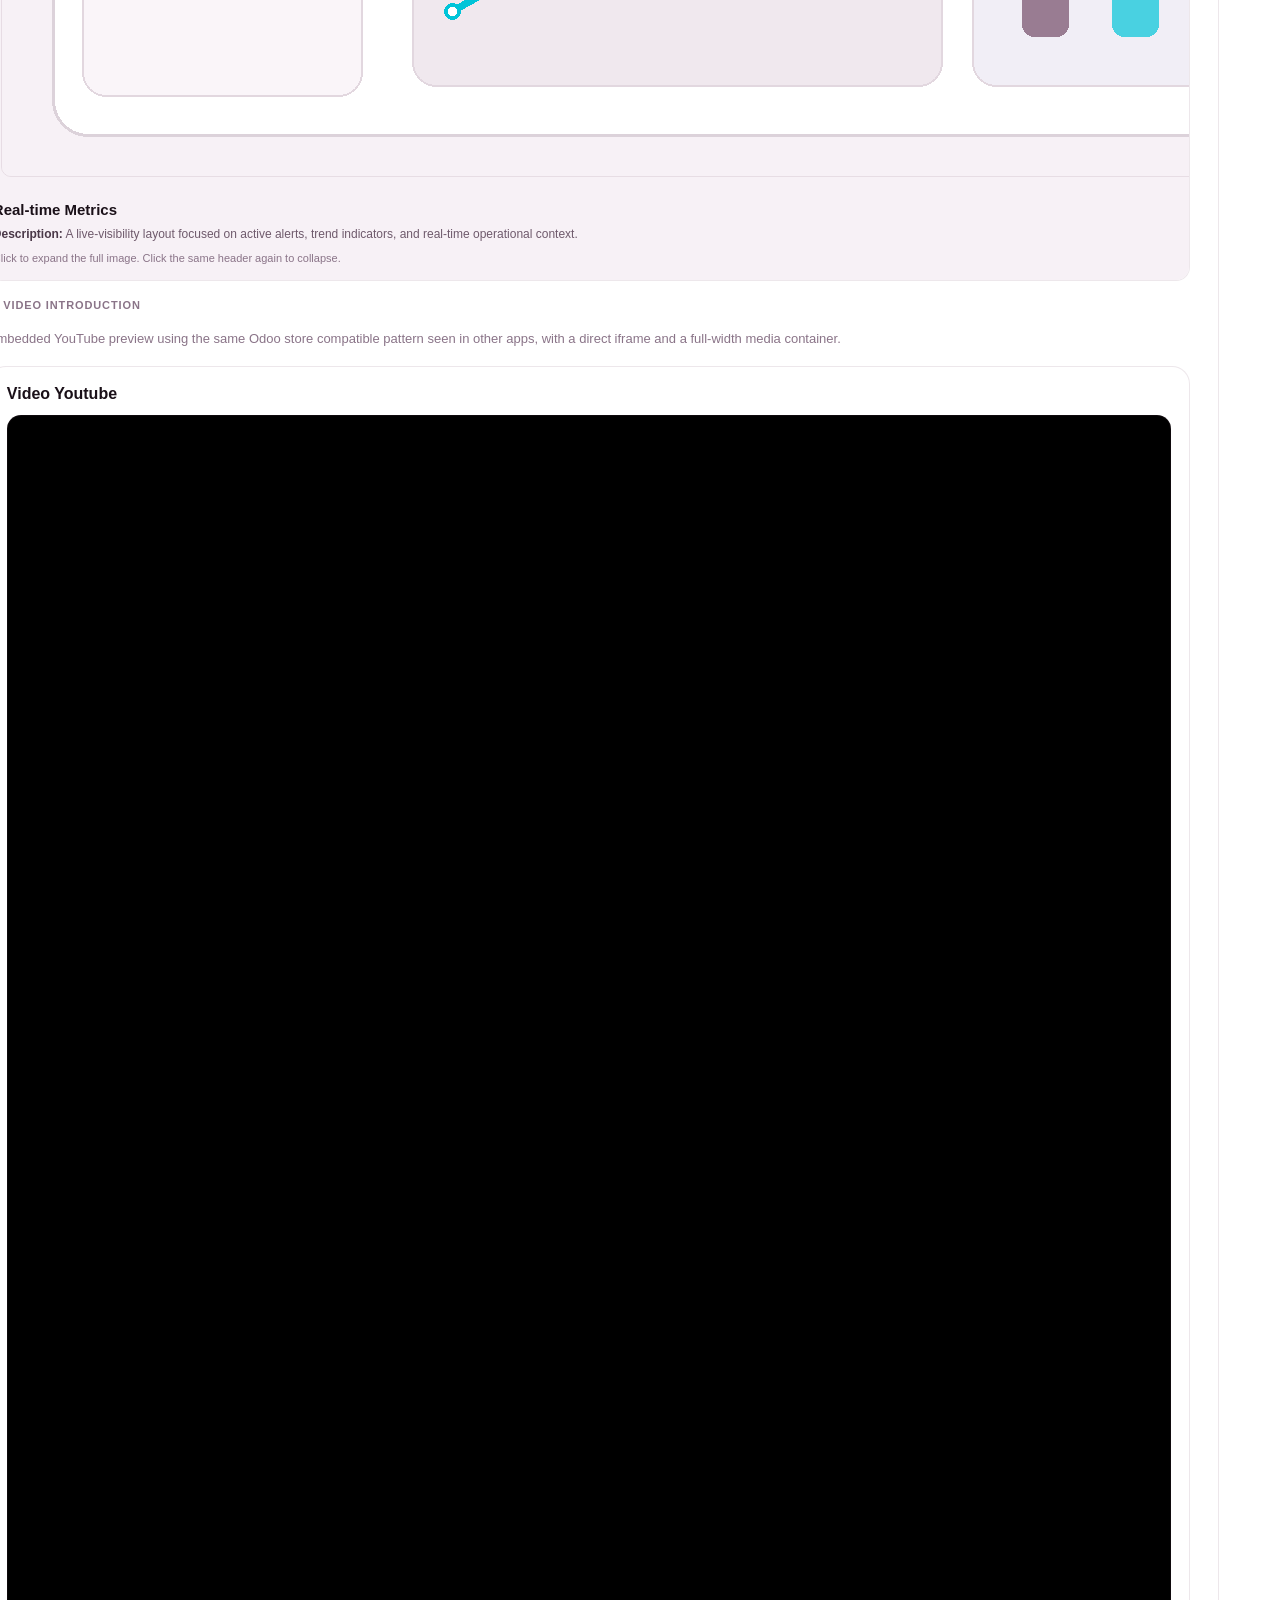
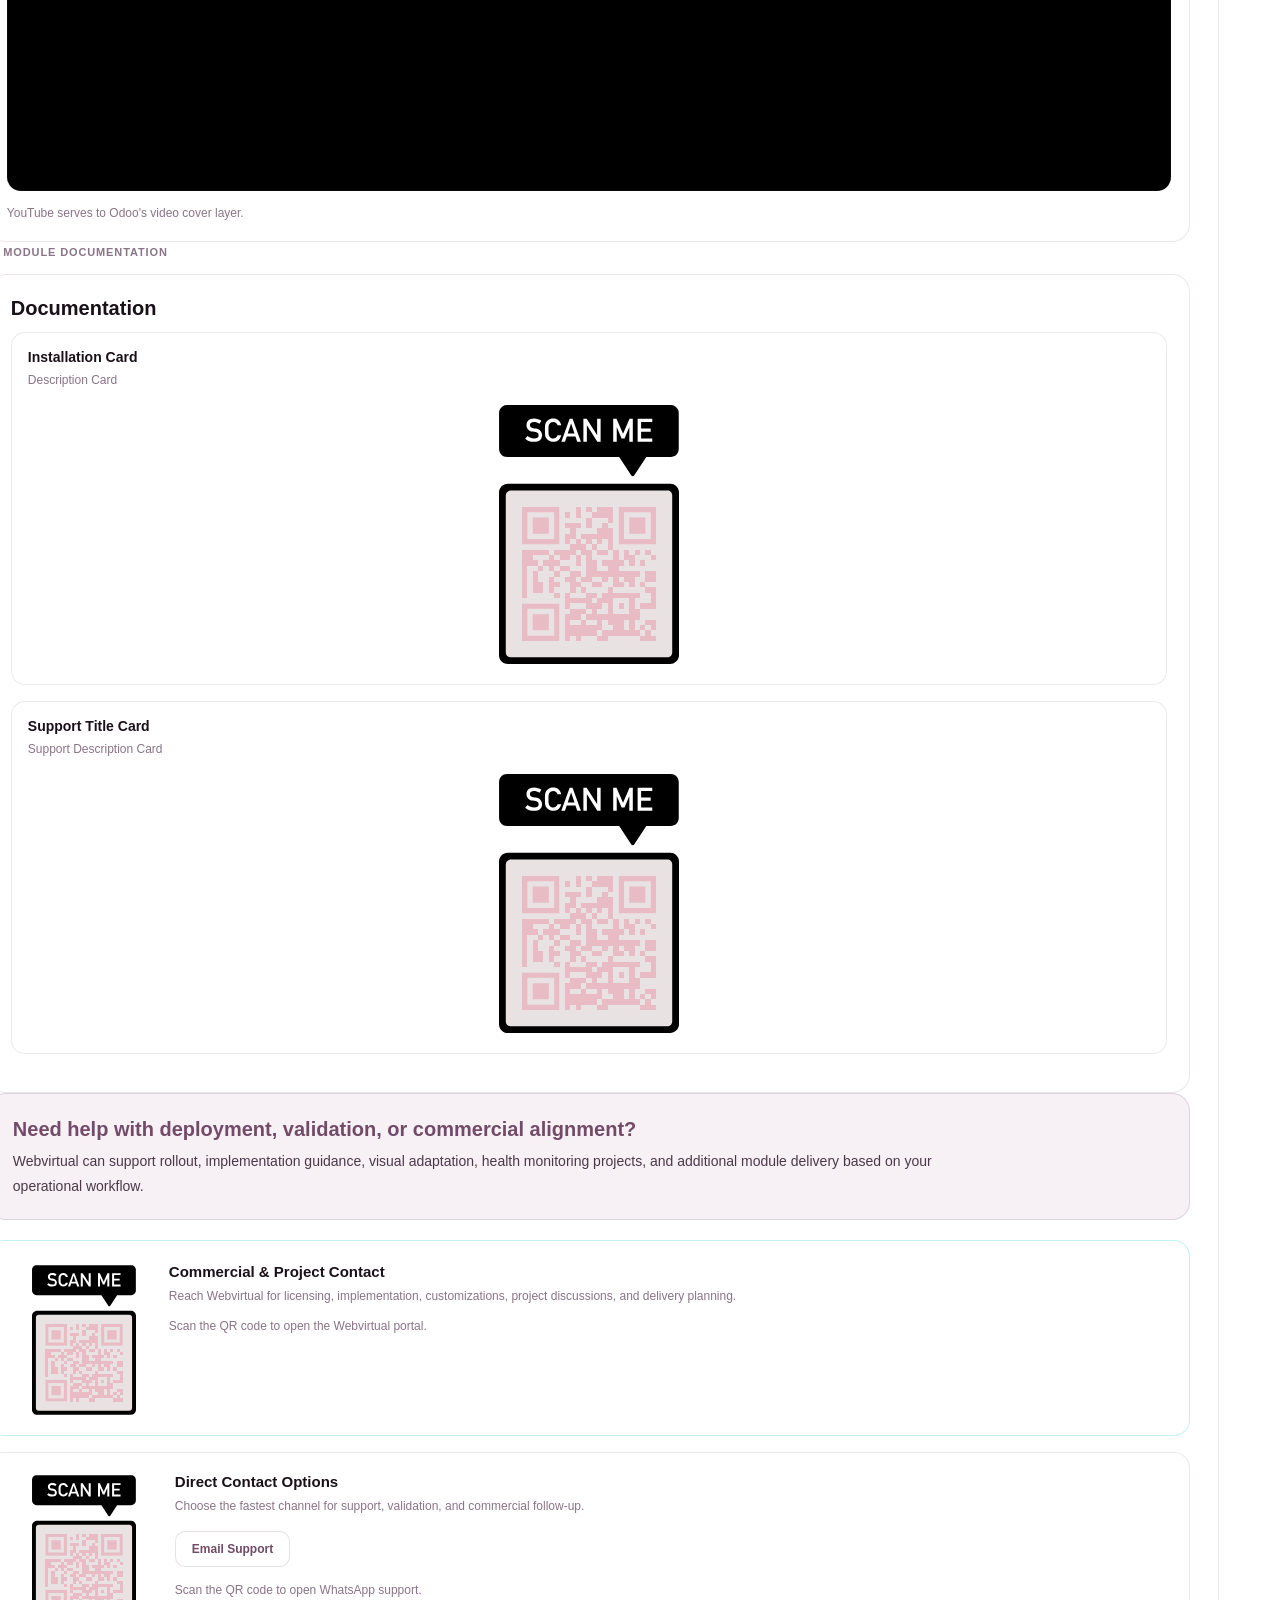
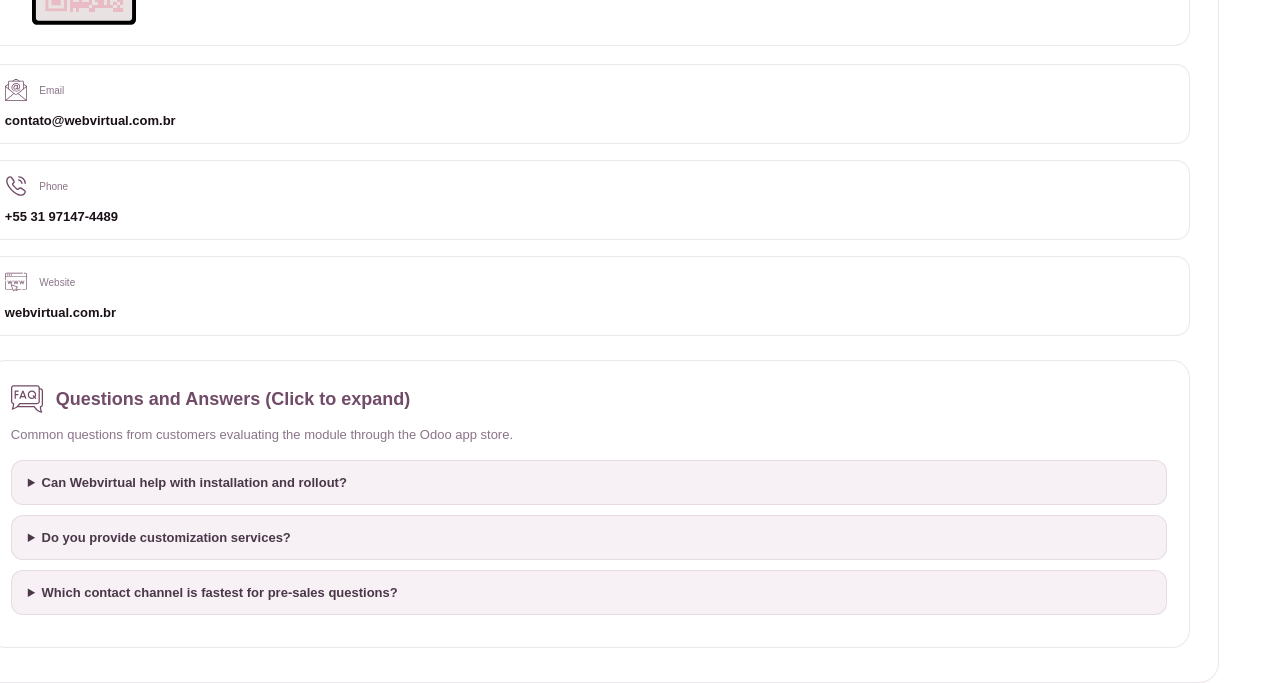
==== commit b120d3c2: "Update index.html" ====
--- a/wvse_odoo_health_monitor/static/description/index.html
+++ b/wvse_odoo_health_monitor/static/description/index.html
@@ -5,162 +5,244 @@
     <meta content="width=device-width, initial-scale=1.0" name="viewport">
     <title>Odoo Module Description</title>
   </head>
-  <body style="margin:0;padding:0;font-family:Arial,Helvetica,sans-serif;color:#E5E7EB;background-color:#111827;">
-    <div id="wvse-main" style="margin:0 calc(48% - 52vw);width:100vw;display:flex;justify-content:center;">
-      <div class="container-fluid" id="wvse-root" style="width:100%;max-width:1540px !important;padding:0 15px;">
+  <body style="margin:0;padding:0;font-family:Arial,Helvetica,sans-serif;color:#4A3848;background-color:#FFFFFF;">
+    <div id="wvse-main" style="margin: 0 calc(48% - 52vw); width: 100vw; display: flex; justify-content: center;">
+      <div class="container-fluid" id="wvse-root" style="width: 100%; max-width: 1540px !important; padding: 0 15px;">
         <div class="row" id="wvse_el_0001" style="margin-left:0;margin-right:0;">
-          <div class="col-12" id="wvse_content_col" style="padding:0 10px;">
-            <div id="wvse_content_card" style="background-color:#111827;border:1px solid rgba(113,75,103,0.28);border-radius:20px;overflow:hidden;">
-              <div id="wvse_tabs_wrap" style="padding:22px 22px 0 22px;border-bottom:1px solid rgba(113,75,103,0.28);background-color:#1F2937;border-color:rgba(113,75,103,0.32);">
-                <ul class="nav nav-tabs" data-tabs="tabs" id="wvse_tabs_nav" role="tablist" style="border:none;background-color:#1F2937;margin:0 auto;border-color:rgba(113,75,103,0.32);">
-                  <li class="nav-item" id="wvse_nav_item_overview" role="presentation" style="border-top-right-radius:10px;border-top-left-radius:10px;background-color:#1F2937;margin-right:10px;border:1px solid rgba(113,75,103,0.32);border-bottom:0;border-color:rgba(113,75,103,0.32);">
-                    <a aria-selected="true" class="nav-link active" data-bs-toggle="tab" data-toggle="tab" href="#wvse-tab-overview" id="wvse_tab_link_overview" style="font-family:Arial,Helvetica,sans-serif;font-weight:700;font-size:13px;letter-spacing:.03em;padding:11px 18px;border-top-left-radius:10px;border-top-right-radius:10px;color:#714B67;border:1px solid transparent;text-decoration:none;background-color:transparent;">
+          <div class="col-12 col-lg-3" id="wvse_sidebar_col" style="padding:0 10px 20px 10px;">
+            <div id="wvse_sidebar_card" style="background-color:#FFFFFF;border:1px solid rgba(113,75,103,0.13);border-radius:20px;overflow:hidden;">
+              <div id="wvse_module_section" style="padding:20px 18px;border-bottom:1px solid rgba(113,75,103,0.13);">
+                <div id="wvse_module_icon_wrap" style="width:62px;height:62px;border:1px solid rgba(113,75,103,0.18);border-radius:16px;padding:10px;margin-bottom:14px;background-color:#F7F1F6;">
+                  <img alt="Module icon" id="wvse_module_icon" src="./icon.png" style="display:block;width:100%;height:auto;">
+                </div>
+                <div id="wvse_module_title" style="font-size:18px;line-height:1.12;font-weight:800;color:#703f63;overflow-wrap:anywhere;word-break:break-word;">Webvirtual Health Monitor</div>
+                <div id="wvse_module_technical_name" style="font-family:'Courier New',monospace;font-size:12px;line-height:1.5;color:#8A7488;margin-top:8px;overflow-wrap:anywhere;word-break:break-word;">wvse_odoo_health_monitor</div>
+                <div id="wvse_module_author" style="font-size:12px;color:#8A7488;margin-top:6px;">by Webvirtual</div>
+                <div id="wvse_module_badges" style="margin-top:14px;">
+                  <span id="wvse_module_badge_odoo" style="display:inline-block;padding:4px 10px;margin-right:8px;margin-bottom:8px;border-radius:8px;background-color:#714B67;color:#FFFFFF;font-size:12px;font-weight:700;border:1px solid #714B67;">Odoo 15.0</span>
+                  <span id="wvse_module_badge_version" style="display:inline-block;padding:4px 10px;margin-bottom:8px;border-radius:8px;background-color:#F7F1F6;color:#714B67;font-size:12px;font-weight:700;border:1px solid rgba(113,75,103,0.24);">v2.1.3</span>
+                </div>
+              </div>
+              <div id="wvse_developer_section" style="padding:18px;border-bottom:1px solid rgba(113,75,103,0.13);">
+                <div id="wvse_developer_label" style="font-size:10px;letter-spacing:.08em;text-transform:uppercase;color:#8A7488;margin-bottom:10px;">Developer</div>
+                <div id="wvse_developer_logo_wrap" style="border:1px solid rgba(113,75,103,0.16);border-radius:12px;padding:14px;margin-bottom:12px;background-color:#FFFFFF;">
+                  <img alt="Webvirtual logo" id="wvse_developer_logo" src="./images/contact/developer_logo.png" style="display:block;width:100%;height:auto;">
+                </div>
+                <div id="wvse_developer_name" style="font-size:13px;font-weight:700;color:#1A1018;margin-bottom:10px;text-align: center;">Webvirtual Soluções Empresariais</div>
+                <div id="wvse_developer_contact_card" style="border:1px solid rgba(113,75,103,0.15);border-radius:10px;padding:10px 12px;margin-bottom:10px;background-color:#FFFFFF;">
+                  <div id="wvse_developer_contact_label" style="font-size:9px;letter-spacing:.05em;text-transform:uppercase;color:#8A7488;">Support</div>
+                  <a href="mailto:contato@webvirtual.com.br" id="wvse_developer_contact_mail_sidebar" style="display:inline-block;font-size:11px;color:#714B67;font-weight:600;text-decoration:none;overflow-wrap:anywhere;word-break:break-word;">contato@webvirtual.com.br</a>
+                </div>
+                <div id="wvse_developer_whatsapp_card" style="display:flex;align-items:center;justify-content:space-between;gap:12px;border:1px solid rgba(37,211,102,0.22);border-radius:10px;padding:10px 12px;background-color:#FFFFFF;">
+                  <div id="wvse_developer_whatsapp_left" style="min-width:0;flex:1;">
+                    <div id="wvse_el_0002" style="margin-bottom:6px;">
+                      <img alt="WhatsApp" id="wvse_developer_whatsapp_icon" src="./icons/default/whatsapp.svg" style="display:inline-block;width:18px;height:18px;vertical-align:middle;margin-right:6px;">
+                      <span id="wvse_el_0003" style="font-size:9px;letter-spacing:.05em;text-transform:uppercase;color:#8A7488;vertical-align:middle;">Contact</span>
+                    </div>
+                    <div id="wvse_phone_sidebar" style="font-size:11px;color:#25D366;font-weight:700;">+55 31 97147-4489</div>
+                  </div>
+                  <div id="wvse_developer_whatsapp_qr_wrap" style="flex-shrink:0;width:60px;height:60px;border-radius:8px;overflow:hidden;margin-left:20px;display:flex;align-items:center;justify-content:center;">
+                    <img alt="WhatsApp QR Code" id="wvse_developer_whatsapp_qr" src="./images/contact/whatsapp_qr.jpg" style="display:block;width:60px;height:60px;object-fit:contain;">
+                  </div>
+                </div>
+              </div>
+              <div id="wvse_price_section" style="padding:18px;border-bottom:1px solid rgba(113,75,103,0.13);">
+                <div id="wvse_price_value" style="font-size:34px;line-height:1;font-weight:800;color:#714B67;">$149.85</div>
+                <div id="wvse_price_note" style="font-size:12px;color:#8A7488;margin-top:8px;">One-time purchase · all updates included</div>
+                <div id="wvse_demo_live_wrapper" style="margin-top: 14px; text-align: center;">
+                  <div id="wvse_demo_live_link" style="display: block; padding: 12px 14px; border-radius: 10px; background-color: #714B67; color: #FFFFFF; font-size: 13px; font-weight: 700; text-align: center; box-sizing: border-box;">Live Demo: Click on "Live Preview"</div>
+                  <div id="wvse_demo_live_hint" style="font-size: 11px; color: #8A7488; margin-top: 6px; font-weight: 400;">(Select the database same module name)</div>
+                </div>
+              </div>
+              <div id="wvse_compatibility_section" style="padding:18px;border-bottom:1px solid rgba(113,75,103,0.13);">
+                <div id="wvse_compatibility_label" style="font-size:10px;letter-spacing:.08em;text-transform:uppercase;color:#8A7488;margin-bottom:10px;">Compatibility</div>
+                <div class="row" id="wvse_compatibility_list" style="margin-left:-4px;margin-right:-4px;"><div class="col-12" id="wvse_compatibility_item" style="padding:0 4px 8px 4px;">
+                  <div id="wvse_el_compatibility_box" style="border:1px solid rgba(113,75,103,0.12);border-radius:10px;padding:10px 12px;background-color:#FFFFFF;">
+                    <span id="wvse_el_compatibility_name" style="font-size:12px;color:#4A3848;font-weight:600;">Odoo Online</span>
+                    <span id="wvse_el_compatibility_value" style="font-size:16px;">❌</span>
+                  </div>
+                </div><div class="col-12" id="wvse_compatibility_item" style="padding:0 4px 8px 4px;">
+                  <div id="wvse_el_compatibility_box" style="border:1px solid rgba(113,75,103,0.12);border-radius:10px;padding:10px 12px;background-color:#FFFFFF;">
+                    <span id="wvse_el_compatibility_name" style="font-size:12px;color:#4A3848;font-weight:600;">Odoo Community</span>
+                    <span id="wvse_el_compatibility_value" style="font-size:16px;">✅</span>
+                  </div>
+                </div><div class="col-12" id="wvse_compatibility_item" style="padding:0 4px 8px 4px;">
+                  <div id="wvse_el_compatibility_box" style="border:1px solid rgba(113,75,103,0.12);border-radius:10px;padding:10px 12px;background-color:#FFFFFF;">
+                    <span id="wvse_el_compatibility_name" style="font-size:12px;color:#4A3848;font-weight:600;">Odoo Enterprise</span>
+                    <span id="wvse_el_compatibility_value" style="font-size:16px;">✅</span>
+                  </div>
+                </div><div class="col-12" id="wvse_compatibility_item" style="padding:0 4px 8px 4px;">
+                  <div id="wvse_el_compatibility_box" style="border:1px solid rgba(113,75,103,0.12);border-radius:10px;padding:10px 12px;background-color:#FFFFFF;">
+                    <span id="wvse_el_compatibility_name" style="font-size:12px;color:#4A3848;font-weight:600;">Odoo.sh</span>
+                    <span id="wvse_el_compatibility_value" style="font-size:16px;">✅</span>
+                  </div>
+                </div><div class="col-12" id="wvse_compatibility_item" style="padding:0 4px 8px 4px;">
+                  <div id="wvse_el_compatibility_box" style="border:1px solid rgba(113,75,103,0.12);border-radius:10px;padding:10px 12px;background-color:#FFFFFF;">
+                    <span id="wvse_el_compatibility_name" style="font-size:12px;color:#4A3848;font-weight:600;">On Premise</span>
+                    <span id="wvse_el_compatibility_value" style="font-size:16px;">✅</span>
+                  </div>
+                </div></div>
+              </div>
+              <div id="wvse_versions_section" style="padding:18px;"><div id="wvse_versions_label" style="font-size:10px;letter-spacing:.08em;text-transform:uppercase;color:#8A7488;margin-bottom:10px;">Other Versions</div>
+                <span id="wvse_version_active" style="display:inline-block;padding:6px 12px;margin-right:8px;margin-bottom:8px;border-radius:9px;font-size:12px;font-weight:700;border:1px solid #5E3D55;background-color:#714B67;color:#FFFFFF;">15.0</span><a href="https://apps.odoo.com/apps/modules/16.0/wvse_odoo_health_monitor" id="wvse_other_version" style="display:inline-block;padding:6px 12px;margin-right:8px;margin-bottom:8px;border-radius:9px;font-size:12px;font-weight:700;border:1px solid rgba(113,75,103,0.16);color:#8A7488;background-color:#FFFFFF;text-decoration:none;" target="_blank">16.0</a><a href="https://apps.odoo.com/apps/modules/17.0/wvse_odoo_health_monitor" id="wvse_other_version" style="display:inline-block;padding:6px 12px;margin-right:8px;margin-bottom:8px;border-radius:9px;font-size:12px;font-weight:700;border:1px solid rgba(113,75,103,0.16);color:#8A7488;background-color:#FFFFFF;text-decoration:none;" target="_blank">17.0</a><a href="https://apps.odoo.com/apps/modules/18.0/wvse_odoo_health_monitor" id="wvse_other_version" style="display:inline-block;padding:6px 12px;margin-right:8px;margin-bottom:8px;border-radius:9px;font-size:12px;font-weight:700;border:1px solid rgba(113,75,103,0.16);color:#8A7488;background-color:#FFFFFF;text-decoration:none;" target="_blank">18.0</a><a href="https://apps.odoo.com/apps/modules/19.0/wvse_odoo_health_monitor" id="wvse_other_version" style="display:inline-block;padding:6px 12px;margin-right:8px;margin-bottom:8px;border-radius:9px;font-size:12px;font-weight:700;border:1px solid rgba(113,75,103,0.16);color:#8A7488;background-color:#FFFFFF;text-decoration:none;" target="_blank">19.0</a></div>
+              <div id="wvse_myapps_sidebar_section" style="padding:18px;">
+                <div id="wvse_myapps_sidebar_label" style="font-size:10px;letter-spacing:.08em;text-transform:uppercase;color:#8A7488;margin-bottom:10px;">Developer's Applications</div>
+                <a href="https://apps.odoo.com/apps/modules/browse?author=Webvirtual" id="wvse_my_apps_link" style="display:block; margin-top:14px; padding:12px 14px; border-radius:10px; background-color:#714B67; color:#FFFFFF; font-size:13px; font-weight:700; text-align:center; text-decoration:none" target="_blank">My Odoo Apps →</a>
+              </div>
+            </div>
+          </div>
+          <div class="col-12 col-lg-9" id="wvse_content_col" style="padding:0 10px;">
+            <div id="wvse_content_card" style="background-color:#FFFFFF;border:1px solid rgba(113,75,103,0.13);border-radius:20px;overflow:hidden;">
+              <div id="wvse_tabs_wrap" style="padding:22px 22px 0 22px;border-bottom:1px solid rgba(113,75,103,0.13);">
+                <ul class="nav nav-tabs" data-tabs="tabs" id="wvse_tabs_nav" role="tablist" style="border:none;background-color:unset;margin:0 auto;">
+                  <li class="nav-item" id="wvse_nav_item_overview" role="presentation" style="border-top-right-radius:10px;border-top-left-radius:10px;background-color:#F4EEF5;margin-right:10px;border:1px solid #ddd;border-bottom:0;">
+                    <a aria-selected="true" class="nav-link active" data-bs-toggle="tab" data-toggle="tab" href="#wvse-tab-overview" id="wvse_tab_link_overview" style="font-family:Arial,Helvetica,sans-serif;font-weight:700;font-size:13px;letter-spacing:.03em;padding:11px 18px;border-top-left-radius:10px;border-top-right-radius:10px;color:#714B67;border:1px solid transparent;text-decoration:none;">
                       <img alt="Overview icon" id="wvse_tab_icon_overview" src="./icons/default/overview.svg" style="width:18px;margin-top:-3px;margin-right:6px;vertical-align:middle;">Overview </a>
                   </li>
-                  <li class="nav-item" id="wvse_nav_item_languages" role="presentation" style="border-top-right-radius:10px;border-top-left-radius:10px;background-color:#1F2937;margin-right:10px;border:1px solid rgba(113,75,103,0.32);border-bottom:0;border-color:rgba(113,75,103,0.32);">
-                    <a aria-selected="false" class="nav-link" data-bs-toggle="tab" data-toggle="tab" href="#wvse-tab-languages" id="wvse_tab_link_languages" style="font-family:Arial,Helvetica,sans-serif;font-weight:700;font-size:13px;letter-spacing:.03em;padding:11px 18px;border-top-left-radius:10px;border-top-right-radius:10px;color:#E5E7EB;border:1px solid transparent;text-decoration:none;background-color:transparent;">
+                  <li class="nav-item" id="wvse_nav_item_languages" role="presentation" style="border-top-right-radius:10px;border-top-left-radius:10px;background-color:#F4EEF5;margin-right:10px;border:1px solid #ddd;border-bottom:0;">
+                    <a aria-selected="false" class="nav-link" data-bs-toggle="tab" data-toggle="tab" href="#wvse-tab-languages" id="wvse_tab_link_languages" style="font-family:Arial,Helvetica,sans-serif;font-weight:700;font-size:13px;letter-spacing:.03em;padding:11px 18px;border-top-left-radius:10px;border-top-right-radius:10px;color:#4A3848;border:1px solid transparent;text-decoration:none;">
                       <img alt="Languages icon" id="wvse_tab_icon_languages" src="./icons/default/languages.svg" style="width:18px;margin-top:-3px;margin-right:6px;vertical-align:middle;">Languages </a>
                   </li>
-                  <li class="nav-item" id="wvse_nav_item_changelog" role="presentation" style="border-top-right-radius:10px;border-top-left-radius:10px;background-color:#1F2937;margin-right:10px;border:1px solid rgba(113,75,103,0.32);border-bottom:0;border-color:rgba(113,75,103,0.32);">
-                    <a aria-selected="false" class="nav-link" data-bs-toggle="tab" data-toggle="tab" href="#wvse-tab-changelog" id="wvse_tab_link_changelog" style="font-family:Arial,Helvetica,sans-serif;font-weight:700;font-size:13px;letter-spacing:.03em;padding:11px 18px;border-top-left-radius:10px;border-top-right-radius:10px;color:#E5E7EB;border:1px solid transparent;text-decoration:none;background-color:transparent;">
+                  <li class="nav-item" id="wvse_nav_item_changelog" role="presentation" style="border-top-right-radius:10px;border-top-left-radius:10px;background-color:#F4EEF5;margin-right:10px;border:1px solid #ddd;border-bottom:0;">
+                    <a aria-selected="false" class="nav-link" data-bs-toggle="tab" data-toggle="tab" href="#wvse-tab-changelog" id="wvse_tab_link_changelog" style="font-family:Arial,Helvetica,sans-serif;font-weight:700;font-size:13px;letter-spacing:.03em;padding:11px 18px;border-top-left-radius:10px;border-top-right-radius:10px;color:#4A3848;border:1px solid transparent;text-decoration:none;">
                       <img alt="Changelog icon" id="wvse_tab_icon_changelog" src="./icons/default/changelog.svg" style="width:18px;margin-top:-3px;margin-right:6px;vertical-align:middle;">Changelog </a>
                   </li>
-                  <li class="nav-item" id="wvse_nav_item_upcoming" role="presentation" style="border-top-right-radius:10px;border-top-left-radius:10px;background-color:#1F2937;margin-right:10px;border:1px solid rgba(113,75,103,0.32);border-bottom:0;border-color:rgba(113,75,103,0.32);">
-                    <a aria-selected="false" class="nav-link" data-bs-toggle="tab" data-toggle="tab" href="#wvse-tab-upcoming" id="wvse_tab_link_upcoming" style="font-family:Arial,Helvetica,sans-serif;font-weight:700;font-size:13px;letter-spacing:.03em;padding:11px 18px;border-top-left-radius:10px;border-top-right-radius:10px;color:#E5E7EB;border:1px solid transparent;text-decoration:none;background-color:transparent;">
+                  <li class="nav-item" id="wvse_nav_item_upcoming" role="presentation" style="border-top-right-radius:10px;border-top-left-radius:10px;background-color:#F4EEF5;margin-right:10px;border:1px solid #ddd;border-bottom:0;">
+                    <a aria-selected="false" class="nav-link" data-bs-toggle="tab" data-toggle="tab" href="#wvse-tab-upcoming" id="wvse_tab_link_upcoming" style="font-family:Arial,Helvetica,sans-serif;font-weight:700;font-size:13px;letter-spacing:.03em;padding:11px 18px;border-top-left-radius:10px;border-top-right-radius:10px;color:#4A3848;border:1px solid transparent;text-decoration:none;">
                       <img alt="Upcoming icon" id="wvse_tab_icon_upcoming" src="./icons/default/upcoming.svg" style="width:18px;margin-top:-3px;margin-right:6px;vertical-align:middle;">Upcoming </a>
                   </li>
-                  <li class="nav-item" id="wvse_nav_item_portfolio" role="presentation" style="border-top-right-radius:10px;border-top-left-radius:10px;background-color:#1F2937;margin-right:10px;border:1px solid rgba(113,75,103,0.32);border-bottom:0;border-color:rgba(113,75,103,0.32);">
-                    <a aria-selected="false" class="nav-link" data-bs-toggle="tab" data-toggle="tab" href="#wvse-tab-portfolio" id="wvse_tab_link_portfolio" style="font-family:Arial,Helvetica,sans-serif;font-weight:700;font-size:13px;letter-spacing:.03em;padding:11px 18px;border-top-left-radius:10px;border-top-right-radius:10px;color:#E5E7EB;border:1px solid transparent;text-decoration:none;background-color:transparent;">
+                  <li class="nav-item" id="wvse_nav_item_portfolio" role="presentation" style="border-top-right-radius:10px;border-top-left-radius:10px;background-color:#F4EEF5;margin-right:10px;border:1px solid #ddd;border-bottom:0;">
+                    <a aria-selected="false" class="nav-link" data-bs-toggle="tab" data-toggle="tab" href="#wvse-tab-portfolio" id="wvse_tab_link_portfolio" style="font-family:Arial,Helvetica,sans-serif;font-weight:700;font-size:13px;letter-spacing:.03em;padding:11px 18px;border-top-left-radius:10px;border-top-right-radius:10px;color:#4A3848;border:1px solid transparent;text-decoration:none;">
                       <img alt="Portfolio icon" id="wvse_tab_icon_portfolio" src="./icons/default/portfolio.svg" style="width:18px;margin-top:-3px;margin-right:6px;vertical-align:middle;">Portfolio </a>
                   </li>
-                  <li class="nav-item" id="wvse_nav_item_video" role="presentation" style="border-top-right-radius:10px;border-top-left-radius:10px;background-color:#1F2937;margin-right:10px;border:1px solid rgba(113,75,103,0.32);border-bottom:0;border-color:rgba(113,75,103,0.32);">
-                    <a aria-selected="false" class="nav-link" data-bs-toggle="tab" data-toggle="tab" href="#wvse-tab-video" id="wvse_tab_link_video" style="font-family:Arial,Helvetica,sans-serif;font-weight:700;font-size:13px;letter-spacing:.03em;padding:11px 18px;border-top-left-radius:10px;border-top-right-radius:10px;color:#E5E7EB;border:1px solid transparent;text-decoration:none;background-color:transparent;">
+                  <li class="nav-item" id="wvse_nav_item_video" role="presentation" style="border-top-right-radius:10px;border-top-left-radius:10px;background-color:#F4EEF5;margin-right:10px;border:1px solid #ddd;border-bottom:0;">
+                    <a aria-selected="false" class="nav-link" data-bs-toggle="tab" data-toggle="tab" href="#wvse-tab-video" id="wvse_tab_link_video" style="font-family:Arial,Helvetica,sans-serif;font-weight:700;font-size:13px;letter-spacing:.03em;padding:11px 18px;border-top-left-radius:10px;border-top-right-radius:10px;color:#4A3848;border:1px solid transparent;text-decoration:none;">
                       <img alt="Video icon" id="wvse_tab_icon_video" src="./icons/default/video.svg" style="width:18px;margin-top:-3px;margin-right:6px;vertical-align:middle;">Video </a>
                   </li>
-                  <li class="nav-item" id="wvse_nav_item_docs" role="presentation" style="border-top-right-radius:10px;border-top-left-radius:10px;background-color:#1F2937;margin-right:10px;border:1px solid rgba(113,75,103,0.32);border-bottom:0;border-color:rgba(113,75,103,0.32);">
-                    <a aria-selected="false" class="nav-link" data-bs-toggle="tab" data-toggle="tab" href="#wvse-tab-docs" id="wvse_tab_link_docs" style="font-family:Arial,Helvetica,sans-serif;font-weight:700;font-size:13px;letter-spacing:.03em;padding:11px 18px;border-top-left-radius:10px;border-top-right-radius:10px;color:#E5E7EB;border:1px solid transparent;text-decoration:none;background-color:transparent;">
+                  <li class="nav-item" id="wvse_nav_item_docs" role="presentation" style="border-top-right-radius:10px;border-top-left-radius:10px;background-color:#F4EEF5;margin-right:10px;border:1px solid #ddd;border-bottom:0;">
+                    <a aria-selected="false" class="nav-link" data-bs-toggle="tab" data-toggle="tab" href="#wvse-tab-docs" id="wvse_tab_link_docs" style="font-family:Arial,Helvetica,sans-serif;font-weight:700;font-size:13px;letter-spacing:.03em;padding:11px 18px;border-top-left-radius:10px;border-top-right-radius:10px;color:#4A3848;border:1px solid transparent;text-decoration:none;">
                       <img alt="Docs icon" id="wvse_tab_icon_docs" src="./icons/default/docs.svg" style="width:18px;margin-top:-3px;margin-right:6px;vertical-align:middle;">Docs </a>
                   </li>
-                  <li class="nav-item" id="wvse_nav_item_contact" role="presentation" style="border-top-right-radius:10px;border-top-left-radius:10px;background-color:#1F2937;border:1px solid rgba(113,75,103,0.32);border-bottom:0;border-color:rgba(113,75,103,0.32);">
-                    <a aria-selected="false" class="nav-link" data-bs-toggle="tab" data-toggle="tab" href="#wvse-tab-contact" id="wvse_tab_link_contact" style="font-family:Arial,Helvetica,sans-serif;font-weight:700;font-size:13px;letter-spacing:.03em;padding:11px 18px;border-top-left-radius:10px;border-top-right-radius:10px;color:#E5E7EB;border:1px solid transparent;text-decoration:none;background-color:transparent;">
+                  <li class="nav-item" id="wvse_nav_item_contact" role="presentation" style="border-top-right-radius:10px;border-top-left-radius:10px;background-color:#F4EEF5;border:1px solid #ddd;border-bottom:0;">
+                    <a aria-selected="false" class="nav-link" data-bs-toggle="tab" data-toggle="tab" href="#wvse-tab-contact" id="wvse_tab_link_contact" style="font-family:Arial,Helvetica,sans-serif;font-weight:700;font-size:13px;letter-spacing:.03em;padding:11px 18px;border-top-left-radius:10px;border-top-right-radius:10px;color:#4A3848;border:1px solid transparent;text-decoration:none;">
                       <img alt="Contact icon" id="wvse_tab_icon_contact" src="./icons/default/contact.svg" style="width:18px;margin-top:-3px;margin-right:6px;vertical-align:middle;">Contact </a>
                   </li>
                 </ul>
               </div>
-              <div class="tab-content" id="wvse_tab_content" style="padding:28px 28px 34px 28px;background-color:#111827;">
-                <div aria-labelledby="wvse-tab-overview-link" class="tab-pane fade show active" id="wvse-tab-overview" role="tabpanel" style="background-color:#111827;">
-                  <section id="wvse_overview_description_section" style="margin-bottom:34px;background-color:#111827;">
+              <div class="tab-content" id="wvse_tab_content" style="padding:28px 28px 34px 28px;">
+                <div aria-labelledby="wvse-tab-overview-link" class="tab-pane fade show active" id="wvse-tab-overview" role="tabpanel">
+                  <section id="wvse_overview_description_section" style="margin-bottom:34px;">
                     <div id="wvse_el_0020" style="margin-bottom:14px;">
                       <span id="wvse_el_0021" style="display:inline-block;width:3px;height:14px;border-radius:2px;background-color:#714B67;vertical-align:middle;margin-right:8px;"></span>
-                      <span id="wvse_el_0022" style="font-size:11px;letter-spacing:.08em;text-transform:uppercase;color:#CBD5E1;font-weight:700;vertical-align:middle;">Description</span>
-                    </div>
-                    <p id="wvse_el_0023" style="margin:0;font-size:14px;line-height:1.8;color:#E5E7EB;max-width:980px;"><div data-oe-version="1.2"><strong><u>Webvirtual Health Monitor</u></strong> is a modern monitoring experience for Odoo <font style="background-color:rgb(0, 255, 0);">15.0</font> focused on health visibility, <s>operational status</s>, alerts, locale readiness, dependency awareness, and customer-facing service transparency. The layout was rebuilt with Odoo-store-safe structure while preserving the modern Webvirtual visual identity.</div><ul><li>List One</li><li>List Two</li><li>List Three</li><li>List Four</li><li>List Five</li><li>List Six</li></ul><ul class="o_checklist"><li>Odoo Store</li><li class="o_checked">Odoo Module</li><li class="o_checked">Odoo Dependences</li></ul></p>
+                      <span id="wvse_el_0022" style="font-size:11px;letter-spacing:.08em;text-transform:uppercase;color:#8A7488;font-weight:700;vertical-align:middle;">Description</span>
+                    </div>
+                    <p id="wvse_el_0023" style="margin:0;font-size:14px;line-height:1.8;color:#4A3848;max-width:980px;"><div data-oe-version="1.2"><strong><u>Webvirtual Health Monitor</u></strong> is a modern monitoring experience for Odoo <font style="background-color: rgb(0, 255, 0);">15.0</font> focused on health visibility, <s>operational status</s>, alerts, locale readiness, dependency awareness, and customer-facing service transparency. The layout was rebuilt with Odoo-store-safe structure while preserving the modern Webvirtual visual identity.</div><ul><li>List One</li><li>List Two</li><li>List Three</li><li>List Four</li><li>List Five</li><li>List Six</li></ul><ul class="o_checklist"><li>Odoo Store</li><li class="o_checked">Odoo Module</li><li class="o_checked">Odoo Dependences</li></ul></p>
                   </section>
-                  <section id="wvse_overview_functionalities_section" style="margin-bottom:34px;background-color:#111827;">
+                  <section id="wvse_overview_functionalities_section" style="margin-bottom:34px;">
                     <div id="wvse_el_0025" style="margin-bottom:14px;">
                       <span id="wvse_el_0026" style="display:inline-block;width:3px;height:14px;border-radius:2px;background-color:#714B67;vertical-align:middle;margin-right:8px;"></span>
-                      <span id="wvse_el_0027" style="font-size:11px;letter-spacing:.08em;text-transform:uppercase;color:#CBD5E1;font-weight:700;vertical-align:middle;">Core Functionalities</span>
+                      <span id="wvse_el_0027" style="font-size:11px;letter-spacing:.08em;text-transform:uppercase;color:#8A7488;font-weight:700;vertical-align:middle;">Core Functionalities</span>
                     </div>
                     <div class="row" id="wvse_el_grid_functionalities" style="margin-left:-8px;margin-right:-8px;"><div class="col-12 col-md-6 col-lg-4" id="wvse_el_grid_func_card" style="padding:0 8px 16px 8px;">
-                  <div id="wvse_el_grid_func_bord" style="height:100%;border:1px solid rgba(113,75,103,0.28);border-radius:14px;padding:16px;background-color:#111827;">
+                  <div id="wvse_el_grid_func_bord" style="height:100%;border:1px solid rgba(113,75,103,0.13);border-radius:14px;padding:16px;background-color:#F7F1F6;">
                     <div id="wvse_el_func_icon" style="font-size:21px;"><img alt="Real-Time Health" src="./icons/functionalities/functionality-1.svg" style="display:block;width:28px;height:28px;object-fit:contain;"></div>
-                    <div id="wvse_el_func_title" style="font-size:15px;font-weight:700;color:#F9FAFB;margin-top:8px;">Real-Time Health</div>
-                    <div id="wvse_el_func_desc" style="font-size:12px;color:#CBD5E1;line-height:1.65;margin-top:6px;">Continuous service visibility for operational incidents, uptime trends, and status awareness.</div>
+                    <div id="wvse_el_func_title" style="font-size:15px;font-weight:700;color:#1A1018;margin-top:8px;">Real-Time Health</div>
+                    <div id="wvse_el_func_desc" style="font-size:12px;color:#8A7488;line-height:1.65;margin-top:6px;">Continuous service visibility for operational incidents, uptime trends, and status awareness.</div>
                   </div>
                 </div><div class="col-12 col-md-6 col-lg-4" id="wvse_el_grid_func_card" style="padding:0 8px 16px 8px;">
-                  <div id="wvse_el_grid_func_bord" style="height:100%;border:1px solid rgba(113,75,103,0.28);border-radius:14px;padding:16px;background-color:#111827;">
+                  <div id="wvse_el_grid_func_bord" style="height:100%;border:1px solid rgba(113,75,103,0.13);border-radius:14px;padding:16px;background-color:#F7F1F6;">
                     <div id="wvse_el_func_icon" style="font-size:21px;"><img alt="Alert Automation" src="./icons/functionalities/functionality-2.svg" style="display:block;width:28px;height:28px;object-fit:contain;"></div>
-                    <div id="wvse_el_func_title" style="font-size:15px;font-weight:700;color:#F9FAFB;margin-top:8px;">Alert Automation</div>
-                    <div id="wvse_el_func_desc" style="font-size:12px;color:#CBD5E1;line-height:1.65;margin-top:6px;">Designed for notification-oriented workflows with escalation and incident communication in mind.</div>
+                    <div id="wvse_el_func_title" style="font-size:15px;font-weight:700;color:#1A1018;margin-top:8px;">Alert Automation</div>
+                    <div id="wvse_el_func_desc" style="font-size:12px;color:#8A7488;line-height:1.65;margin-top:6px;">Designed for notification-oriented workflows with escalation and incident communication in mind.</div>
                   </div>
                 </div><div class="col-12 col-md-6 col-lg-4" id="wvse_el_grid_func_card" style="padding:0 8px 16px 8px;">
-                  <div id="wvse_el_grid_func_bord" style="height:100%;border:1px solid rgba(113,75,103,0.28);border-radius:14px;padding:16px;background-color:#111827;">
+                  <div id="wvse_el_grid_func_bord" style="height:100%;border:1px solid rgba(113,75,103,0.13);border-radius:14px;padding:16px;background-color:#F7F1F6;">
                     <div id="wvse_el_func_icon" style="font-size:21px;"><img alt="Locale Ready" src="./icons/functionalities/functionality-3.svg" style="display:block;width:28px;height:28px;object-fit:contain;"></div>
-                    <div id="wvse_el_func_title" style="font-size:15px;font-weight:700;color:#F9FAFB;margin-top:8px;">Locale Ready</div>
-                    <div id="wvse_el_func_desc" style="font-size:12px;color:#CBD5E1;line-height:1.65;margin-top:6px;">Prepared for multilingual operations and region-specific communication scenarios.</div>
+                    <div id="wvse_el_func_title" style="font-size:15px;font-weight:700;color:#1A1018;margin-top:8px;">Locale Ready</div>
+                    <div id="wvse_el_func_desc" style="font-size:12px;color:#8A7488;line-height:1.65;margin-top:6px;">Prepared for multilingual operations and region-specific communication scenarios.</div>
                   </div>
                 </div></div>
                   </section>
                   <section id="wvse_overview_main_screenshots_section" style="margin-bottom:34px;">
                     <div id="wvse_el_0059" style="margin-bottom:14px;">
                       <span id="wvse_el_0060" style="display:inline-block;width:3px;height:14px;border-radius:2px;background-color:#714B67;vertical-align:middle;margin-right:8px;"></span>
-                      <span id="wvse_el_0061" style="font-size:11px;letter-spacing:.08em;text-transform:uppercase;color:#CBD5E1;font-weight:700;vertical-align:middle;">Main Screenshots</span>
-                    </div>
-                    <div id="wvse_el_0062" style="border:1px solid rgba(113,75,103,0.28);border-radius:16px;padding:18px;background-color:#111827;">
-                      <div id="wvse_el_0063" style="font-size:13px;color:#CBD5E1;line-height:1.7;margin-bottom:16px;">Main Screenshots <a class="nav-link d-inline p-0" data-bs-toggle="tab" data-toggle="tab" id="wvse_el_0064" role="tab" style="display:inline;color:#714B67;text-decoration:none;font-weight:700;">(View all images on Portfolio)</a>
+                      <span id="wvse_el_0061" style="font-size:11px;letter-spacing:.08em;text-transform:uppercase;color:#8A7488;font-weight:700;vertical-align:middle;">Main Screenshots</span>
+                    </div>
+                    <div id="wvse_el_0062" style="border:1px solid rgba(113,75,103,0.13);border-radius:16px;padding:18px;background-color:#FFFFFF;">
+                      <div id="wvse_el_0063" style="font-size:13px;color:#8A7488;line-height:1.7;margin-bottom:16px;">Main Screenshots <a class="nav-link d-inline p-0" data-bs-toggle="tab" data-toggle="tab" id="wvse_el_0064" role="tab" style="display:inline;color:#714B67;text-decoration:none;font-weight:700;">(View all images on Portfolio)</a>
                       </div>
                       <div class="row" id="wvse_el_0065" style="margin-left:-8px;margin-right:-8px;">
                         <div class="col-12" id="wvse_el_0066" style="padding:0 8px 16px 8px;">
-                          <div id="wvse_el_0067" style="border:1px solid rgba(113,75,103,0.28);border-radius:14px;padding:14px;background-color:#111827;">
-                            <div id="wvse_el_0068" style="font-size:14px;font-weight:700;color:#F9FAFB;margin-bottom:10px;">Main Screenshot 1</div>
-                            <img alt="Main Screenshot 1" id="wvse_main_screenshot_1" src="./images/main-overview-1.png" style="display:block;width:100%;height:auto;border-radius:12px;border:1px solid rgba(113,75,103,0.28);">
+                          <div id="wvse_el_0067" style="border:1px solid rgba(113,75,103,0.12);border-radius:14px;padding:14px;background-color:#FFFFFF;">
+                            <div id="wvse_el_0068" style="font-size:14px;font-weight:700;color:#1A1018;margin-bottom:10px;">Main Screenshot 1</div>
+                            <img alt="Main Screenshot 1" id="wvse_main_screenshot_1" src="./images/main-overview-1.png" style="display:block;width:100%;height:auto;border-radius:12px;border:1px solid rgba(113,75,103,0.12);">
                           </div>
                         </div>
                         <div class="col-12" id="wvse_el_0070" style="padding:0 8px 16px 8px;">
-                          <div id="wvse_el_0071" style="border:1px solid rgba(113,75,103,0.28);border-radius:14px;padding:14px;background-color:#111827;">
-                            <div id="wvse_el_0072" style="font-size:14px;font-weight:700;color:#F9FAFB;margin-bottom:10px;">Main Screenshot 2</div>
-                            <img alt="Main Screenshot 2" id="wvse_main_screenshot_2" src="./images/main-overview-2.png" style="display:block;width:100%;height:auto;border-radius:12px;border:1px solid rgba(113,75,103,0.28);">
+                          <div id="wvse_el_0071" style="border:1px solid rgba(113,75,103,0.12);border-radius:14px;padding:14px;background-color:#FFFFFF;">
+                            <div id="wvse_el_0072" style="font-size:14px;font-weight:700;color:#1A1018;margin-bottom:10px;">Main Screenshot 2</div>
+                            <img alt="Main Screenshot 2" id="wvse_main_screenshot_2" src="./images/main-overview-2.png" style="display:block;width:100%;height:auto;border-radius:12px;border:1px solid rgba(113,75,103,0.12);">
                           </div>
                         </div>
                         <div class="col-12" id="wvse_el_0074" style="padding:0 8px 0 8px;">
-                          <div id="wvse_el_0075" style="border:1px solid rgba(113,75,103,0.28);border-radius:14px;padding:14px;background-color:#111827;">
-                            <div id="wvse_el_0076" style="font-size:14px;font-weight:700;color:#F9FAFB;margin-bottom:10px;">Main Screenshot 3</div>
-                            <img alt="Main Screenshot 3" id="wvse_main_screenshot_3" src="./images/main-overview-3.png" style="display:block;width:100%;height:auto;border-radius:12px;border:1px solid rgba(113,75,103,0.28);">
+                          <div id="wvse_el_0075" style="border:1px solid rgba(113,75,103,0.12);border-radius:14px;padding:14px;background-color:#FFFFFF;">
+                            <div id="wvse_el_0076" style="font-size:14px;font-weight:700;color:#1A1018;margin-bottom:10px;">Main Screenshot 3</div>
+                            <img alt="Main Screenshot 3" id="wvse_main_screenshot_3" src="./images/main-overview-3.png" style="display:block;width:100%;height:auto;border-radius:12px;border:1px solid rgba(113,75,103,0.12);">
                           </div>
                         </div>
                       </div>
                     </div>
                   </section>
-                  <section id="wvse_overview_dependencies_section" style="margin-bottom:0;background-color:#111827;">
+                  <section id="wvse_overview_dependencies_section" style="margin-bottom:0;">
                     <div id="wvse_dependencies_section_header" style="margin-bottom:14px;">
                       <span id="wvse_dependencies_section_bar" style="display:inline-block;width:3px;height:14px;border-radius:2px;background-color:#714B67;vertical-align:middle;margin-right:8px;"></span>
-                      <span id="wvse_dependencies_section_title" style="font-size:11px;letter-spacing:.08em;text-transform:uppercase;color:#CBD5E1;font-weight:700;vertical-align:middle;">Dependencies</span>
-                    </div>
-                    <section class="container py-4" id="wvse_dependency_tree" style="font-family:Arial,Helvetica,sans-serif;padding-left:0;padding-right:0;max-width:100%;background-color:#111827;">
-                      <div id="wvse_dependency_tree_shell" style="background-color:#111827;border-radius:12px;padding:30px 20px;border:1px solid #F4EEF5;">
+                      <span id="wvse_dependencies_section_title" style="font-size:11px;letter-spacing:.08em;text-transform:uppercase;color:#8A7488;font-weight:700;vertical-align:middle;">Dependencies</span>
+                    </div>
+                    <section class="container py-4" id="wvse_dependency_tree" style="font-family:Arial,Helvetica,sans-serif;padding-left:0;padding-right:0;max-width:100%;">
+                      <div id="wvse_dependency_tree_shell" style="background-color:#F2EFF4;border-radius:12px;padding:30px 20px;border:1px solid #EAE5EB;">
                         <div class="d-flex align-items-center mb-4" id="wvse_dependency_tree_title_wrap" style="padding-left:10px;">
-                          <div id="wvse_dependency_tree_title_bar" style="width:4px;height:16px;background-color:#714B67;margin-right:8px;"></div>
-                          <h6 id="wvse_dependency_tree_title" style="color:#5E3D55;font-weight:700;margin:0;letter-spacing:1.5px;font-size:0.85rem;">DEPENDENCIES</h6>
+                          <div id="wvse_dependency_tree_title_bar" style="width:4px;height:16px;background-color:#8E7A96;margin-right:8px;"></div>
+                          <h6 id="wvse_dependency_tree_title" style="color:#6C5B7B;font-weight:700;margin:0;letter-spacing:1.5px;font-size:0.85rem;">DEPENDENCIES</h6>
                         </div>
                         <div class="text-center" id="wvse_dependency_root_container">
-                          <div id="wvse_dependency_root_node" style="background-color:#111827;color:#5E3D55;border:1px solid rgba(113,75,103,0.42);border-radius:8px;padding:8px 25px;font-family:'Courier New',monospace;font-weight:700;font-size:1.05rem;display:inline-block;">wvse_odoo_health_monitor</div>
+                          <div id="wvse_dependency_root_node" style="background-color:#E6DFE8;color:#5B4A65;border:1px solid #C4B5C7;border-radius:8px;padding:8px 25px;font-family:'Courier New',monospace;font-weight:700;font-size:1.05rem;display:inline-block;">wvse_odoo_health_monitor</div>
                         </div>
                         <div class="d-none d-md-block" id="wvse_dependency_connector_desktop">
-                          <div class="mx-auto" id="wvse_dependency_connector_stem" style="width:1px;height:15px;background-color:rgba(113,75,103,0.32);"></div>
+                          <div class="mx-auto" id="wvse_dependency_connector_stem" style="width:1px;height:15px;background-color:#C4B5C7;"></div>
                           <div class="row m-0" id="wvse_dependency_connector_branches">
                             <div class="col-4" id="wvse_dependency_connector_branch_left" style="padding:0;">
                               <div style="display:flex;height:100%;">
-                                <div style="width:50%;border:1px solid transparent;border-right-color:rgba(113,75,103,0.42);"></div>
-                                <div style="width:50%;border-top:1px solid rgba(113,75,103,0.42);height:20px;"></div>
+                                <div style="width: 50%; border: 1px solid transparent; border-right-color: #c4b5c7;"></div>
+                                <div style="width:50%;border-top:1px solid #C4B5C7;height:20px;"></div>
                               </div>
                             </div>
-                            <div class="col-4" id="wvse_dependency_connector_branch_center" style="padding:0;border-top:1px solid rgba(113,75,103,0.42);">
-                              <div class="mx-auto" style="width:1px;height:20px;background-color:rgba(113,75,103,0.32);"></div>
+                            <div class="col-4" id="wvse_dependency_connector_branch_center" style="padding:0;border-top:1px solid #C4B5C7;">
+                              <div class="mx-auto" style="width:1px;height:20px;background-color:#C4B5C7;"></div>
                             </div>
                             <div class="col-4" id="wvse_dependency_connector_branch_right" style="padding:0;">
                               <div style="display:flex;height:100%;">
-                                <div style="width:50%;border-top:1px solid rgba(113,75,103,0.42);height:20px;"></div>
-                                <div style="width:50%;border:1px solid transparent;border-left-color:rgba(113,75,103,0.42);"></div>
+                                <div style="width:50%;border-top:1px solid #C4B5C7;height:20px;"></div>
+                                <div style="width: 50%; border: 1px solid transparent; border-left-color: #c4b5c7;"></div>
                               </div>
                             </div>
                           </div>
                         </div>
                         <div class="d-block d-md-none" id="wvse_dependency_connector_mobile">
-                          <div class="mx-auto" style="width:1px;height:20px;background-color:rgba(113,75,103,0.32);"></div>
+                          <div class="mx-auto" style="width:1px;height:20px;background-color:#C4B5C7;"></div>
                         </div>
                         <div class="row m-0" id="wvse_dependency_columns_row">
                           <div class="col-md-4 text-center mb-4" id="wvse_dependency_group_core">
-                            <div id="wvse_dependency_group_core_badge" style="background-color:#111827;color:#714B67;border:1px solid rgba(113,75,103,0.32);border-radius:8px;padding:6px 16px;display:inline-block;font-weight:600;font-size:0.95rem;margin-bottom:20px;">◌ Odoo Core</div>
+                            <div id="wvse_dependency_group_core_badge" style="background-color:#EBE4EC;color:#857392;border:1px solid #D1C4D6;border-radius:8px;padding:6px 16px;display:inline-block;font-weight:600;font-size:0.95rem;margin-bottom:20px;">◌ Odoo Core</div>
                             <br>
                             <div id="wvse_dependency_group_core_items" style="display:inline-block;text-align:left;"><div class="d-flex align-items-center mb-2" id="wvse_dependency_core_item">
-                      <div style="width:6px;height:6px;border-radius:50%;background-color:#714B67;margin-right:12px;flex-shrink:0;"></div>
-                      <div style="background-color:#111827;color:#E5E7EB;padding:4px 12px;border-radius:6px;font-family:'Courier New',monospace;font-size:0.85rem;box-shadow:0 1px 2px rgba(0,0,0,0.05);">base</div>
+                      <div style="width:6px;height:6px;border-radius:50%;background-color:#857392;margin-right:12px;flex-shrink:0;"></div>
+                      <div style="background-color:#FFFFFF;color:#555;padding:4px 12px;border-radius:6px;font-family:'Courier New',monospace;font-size:0.85rem;box-shadow:0 1px 2px rgba(0,0,0,0.05);">base</div>
                     </div><div class="d-flex align-items-center mb-2" id="wvse_dependency_core_item">
-                      <div style="width:6px;height:6px;border-radius:50%;background-color:#714B67;margin-right:12px;flex-shrink:0;"></div>
-                      <div style="background-color:#111827;color:#E5E7EB;padding:4px 12px;border-radius:6px;font-family:'Courier New',monospace;font-size:0.85rem;box-shadow:0 1px 2px rgba(0,0,0,0.05);">mail</div>
+                      <div style="width:6px;height:6px;border-radius:50%;background-color:#857392;margin-right:12px;flex-shrink:0;"></div>
+                      <div style="background-color:#FFFFFF;color:#555;padding:4px 12px;border-radius:6px;font-family:'Courier New',monospace;font-size:0.85rem;box-shadow:0 1px 2px rgba(0,0,0,0.05);">mail</div>
                     </div><div class="d-flex align-items-center mb-2" id="wvse_dependency_core_item">
-                      <div style="width:6px;height:6px;border-radius:50%;background-color:#714B67;margin-right:12px;flex-shrink:0;"></div>
-                      <div style="background-color:#111827;color:#E5E7EB;padding:4px 12px;border-radius:6px;font-family:'Courier New',monospace;font-size:0.85rem;box-shadow:0 1px 2px rgba(0,0,0,0.05);">crm</div>
+                      <div style="width:6px;height:6px;border-radius:50%;background-color:#857392;margin-right:12px;flex-shrink:0;"></div>
+                      <div style="background-color:#FFFFFF;color:#555;padding:4px 12px;border-radius:6px;font-family:'Courier New',monospace;font-size:0.85rem;box-shadow:0 1px 2px rgba(0,0,0,0.05);">crm</div>
                     </div></div>
                           </div>
                           <div class="col-md-4 text-center mb-4" id="wvse_dependency_group_internal">
@@ -170,319 +252,319 @@
                             <br>
                             <div id="wvse_dependency_group_internal_items" style="display:inline-block;text-align:left;"><div class="d-flex align-items-center mb-2" id="wvse_dependency_internal_item">
                       <div style="width:6px;height:6px;border-radius:50%;background-color:#3C9EA9;margin-right:12px;flex-shrink:0;"></div>
-                      <div style="background-color:#111827;color:#E5E7EB;padding:4px 12px;border-radius:6px;font-family:'Courier New',monospace;font-size:0.85rem;box-shadow:0 1px 2px rgba(0,0,0,0.05);">wvse_base</div>
+                      <div style="background-color:#FFFFFF;color:#555;padding:4px 12px;border-radius:6px;font-family:'Courier New',monospace;font-size:0.85rem;box-shadow:0 1px 2px rgba(0,0,0,0.05);">wvse_base</div>
                     </div></div>
                           </div>
                           <div class="col-md-4 text-center mb-4" id="wvse_dependency_group_external">
-                            <div id="wvse_dependency_group_external_badge" style="background-color:#111827;color:#E28C4B;border:1px solid #F5D6B8;border-radius:8px;padding:6px 16px;display:inline-block;font-weight:600;font-size:0.95rem;margin-bottom:20px;">
+                            <div id="wvse_dependency_group_external_badge" style="background-color:#FCEFDF;color:#E28C4B;border:1px solid #F5D6B8;border-radius:8px;padding:6px 16px;display:inline-block;font-weight:600;font-size:0.95rem;margin-bottom:20px;">
                               <span style="font-size:0.8rem;vertical-align:middle;margin-right:4px;">◎</span> External Dependencies
                             </div>
                             <br>
                             <div id="wvse_dependency_group_external_items" style="display:inline-block;text-align:left;"><div class="d-flex align-items-center mb-2" id="wvse_dependency_external_item">
                       <div style="width:6px;height:6px;border-radius:50%;background-color:#E28C4B;margin-right:12px;flex-shrink:0;"></div>
-                      <div style="background-color:#111827;color:#E5E7EB;padding:4px 12px;border-radius:6px;font-family:'Courier New',monospace;font-size:0.85rem;box-shadow:0 1px 2px rgba(0,0,0,0.05);">(python) -&gt; requests ≥ 2.28</div>
+                      <div style="background-color:#FFFFFF;color:#555;padding:4px 12px;border-radius:6px;font-family:'Courier New',monospace;font-size:0.85rem;box-shadow:0 1px 2px rgba(0,0,0,0.05);">(python) -&gt; requests ≥ 2.28</div>
                     </div></div>
                           </div>
                         </div>
                       </div>
                     </section>
                   </section>
-                  <section id="wvse_overview_suggestions_section" style="margin-top:34px;margin-bottom:0;background-color:#111827;">
+                  <section id="wvse_overview_suggestions_section" style="margin-top:34px;margin-bottom:0;">
                     <div id="wvse_el_0112" style="margin-bottom:14px;">
                       <span id="wvse_el_0113" style="display:inline-block;width:3px;height:14px;border-radius:2px;background-color:#714B67;vertical-align:middle;margin-right:8px;"></span>
-                      <span id="wvse_el_0114" style="font-size:11px;letter-spacing:.08em;text-transform:uppercase;color:#CBD5E1;font-weight:700;vertical-align:middle;">Suggestions for Other Modules</span>
+                      <span id="wvse_el_0114" style="font-size:11px;letter-spacing:.08em;text-transform:uppercase;color:#8A7488;font-weight:700;vertical-align:middle;">Suggestions for Other Modules</span>
                     </div>
                     <div class="row" id="wvse_el_suggestions_grid" style="margin-left:-8px;margin-right:-8px;"><div class="col-12 col-md-6 col-xl-4" id="wvse_el_suggestions_section" style="padding:0 8px 16px 8px;">
                   <a href="https://apps.odoo.com/apps/modules/15.0/wvse_health_analytics" id="wvse_el_suggestions_card_link" target="_blank" style="display:block;text-decoration:none;color:inherit;height:100%;">
-                    <div id="wvse_el_suggestions_card" style="height:100%;border:1px solid rgba(113,75,103,0.28);border-radius:14px;padding:14px;background-color:#111827;">
+                    <div id="wvse_el_suggestions_card" style="height:100%;border:1px solid rgba(113,75,103,0.13);border-radius:14px;padding:14px;background-color:#FFFFFF;">
                       <div id="wvse_el_suggestions_card_item" style="display:flex;align-items:flex-start;">
                         <img alt="Module icon" id="wvse_suggestion_icon" src="./icons/suggestions/suggestion-1.png" style="display:block;width:64px;height:64px;border-radius:10px;margin-right:12px;flex:0 0 auto;">
                         <div id="wvse_el_suggestions_card_item_body">
-                          <div id="wvse_el_suggestions_card_item_body_title" style="font-size:13px;font-weight:700;color:#F9FAFB;">Health Analytics <span id="wvse_el_suggestions_card_item_body_odoo_ver" style="display:inline-block;padding:2px 7px;border-radius:8px;background-color:#714B67;color:#FFFFFF;font-size:9px;font-weight:700;vertical-align:middle;margin-left:6px;">15.0</span></div>
-                          <div id="wvse_el_suggestions_card_item_body_tec_name" style="font-family:'Courier New',monospace;font-size:11px;color:#CBD5E1;margin-top:3px;overflow-wrap:anywhere;word-break:break-word;">wvse_health_analytics</div>
-                          <div id="wvse_el_suggestions_card_item_body_desc" style="font-size:12px;color:#CBD5E1;line-height:1.6;margin-top:5px;">Advanced monitoring metrics and service visibility dashboards.</div>
+                          <div id="wvse_el_suggestions_card_item_body_title" style="font-size:13px;font-weight:700;color:#1A1018;">Health Analytics <span id="wvse_el_suggestions_card_item_body_odoo_ver" style="display:inline-block;padding:2px 7px;border-radius:8px;background-color:#714B67;color:#FFFFFF;font-size:9px;font-weight:700;vertical-align:middle;margin-left:6px;">15.0</span></div>
+                          <div id="wvse_el_suggestions_card_item_body_tec_name" style="font-family:'Courier New',monospace;font-size:11px;color:#8A7488;margin-top:3px;overflow-wrap:anywhere;word-break:break-word;">wvse_health_analytics</div>
+                          <div id="wvse_el_suggestions_card_item_body_desc" style="font-size:12px;color:#8A7488;line-height:1.6;margin-top:5px;">Advanced monitoring metrics and service visibility dashboards.</div>
                         </div>
                       </div>
                     </div>
                   </a>
                 </div><div class="col-12 col-md-6 col-xl-4" id="wvse_el_suggestions_section" style="padding:0 8px 16px 8px;">
                   <a href="https://apps.odoo.com/apps/modules/15.0/wvse_status_board" id="wvse_el_suggestions_card_link" target="_blank" style="display:block;text-decoration:none;color:inherit;height:100%;">
-                    <div id="wvse_el_suggestions_card" style="height:100%;border:1px solid rgba(113,75,103,0.28);border-radius:14px;padding:14px;background-color:#111827;">
+                    <div id="wvse_el_suggestions_card" style="height:100%;border:1px solid rgba(113,75,103,0.13);border-radius:14px;padding:14px;background-color:#FFFFFF;">
                       <div id="wvse_el_suggestions_card_item" style="display:flex;align-items:flex-start;">
                         <img alt="Module icon" id="wvse_suggestion_icon" src="./icons/suggestions/suggestion-2.png" style="display:block;width:64px;height:64px;border-radius:10px;margin-right:12px;flex:0 0 auto;">
                         <div id="wvse_el_suggestions_card_item_body">
-                          <div id="wvse_el_suggestions_card_item_body_title" style="font-size:13px;font-weight:700;color:#F9FAFB;">Status Board <span id="wvse_el_suggestions_card_item_body_odoo_ver" style="display:inline-block;padding:2px 7px;border-radius:8px;background-color:#714B67;color:#FFFFFF;font-size:9px;font-weight:700;vertical-align:middle;margin-left:6px;">15.0</span></div>
-                          <div id="wvse_el_suggestions_card_item_body_tec_name" style="font-family:'Courier New',monospace;font-size:11px;color:#CBD5E1;margin-top:3px;overflow-wrap:anywhere;word-break:break-word;">wvse_status_board</div>
-                          <div id="wvse_el_suggestions_card_item_body_desc" style="font-size:12px;color:#CBD5E1;line-height:1.6;margin-top:5px;">Operational summary views and incident-friendly service panels.</div>
+                          <div id="wvse_el_suggestions_card_item_body_title" style="font-size:13px;font-weight:700;color:#1A1018;">Status Board <span id="wvse_el_suggestions_card_item_body_odoo_ver" style="display:inline-block;padding:2px 7px;border-radius:8px;background-color:#714B67;color:#FFFFFF;font-size:9px;font-weight:700;vertical-align:middle;margin-left:6px;">15.0</span></div>
+                          <div id="wvse_el_suggestions_card_item_body_tec_name" style="font-family:'Courier New',monospace;font-size:11px;color:#8A7488;margin-top:3px;overflow-wrap:anywhere;word-break:break-word;">wvse_status_board</div>
+                          <div id="wvse_el_suggestions_card_item_body_desc" style="font-size:12px;color:#8A7488;line-height:1.6;margin-top:5px;">Operational summary views and incident-friendly service panels.</div>
                         </div>
                       </div>
                     </div>
                   </a>
                 </div><div class="col-12 col-md-6 col-xl-4" id="wvse_el_suggestions_section" style="padding:0 8px 16px 8px;">
                   <a href="https://apps.odoo.com/apps/modules/15.0/wvse_notification_hub" id="wvse_el_suggestions_card_link" target="_blank" style="display:block;text-decoration:none;color:inherit;height:100%;">
-                    <div id="wvse_el_suggestions_card" style="height:100%;border:1px solid rgba(113,75,103,0.28);border-radius:14px;padding:14px;background-color:#111827;">
+                    <div id="wvse_el_suggestions_card" style="height:100%;border:1px solid rgba(113,75,103,0.13);border-radius:14px;padding:14px;background-color:#FFFFFF;">
                       <div id="wvse_el_suggestions_card_item" style="display:flex;align-items:flex-start;">
                         <img alt="Module icon" id="wvse_suggestion_icon" src="./icons/suggestions/suggestion-3.png" style="display:block;width:64px;height:64px;border-radius:10px;margin-right:12px;flex:0 0 auto;">
                         <div id="wvse_el_suggestions_card_item_body">
-                          <div id="wvse_el_suggestions_card_item_body_title" style="font-size:13px;font-weight:700;color:#F9FAFB;">Notification Hub <span id="wvse_el_suggestions_card_item_body_odoo_ver" style="display:inline-block;padding:2px 7px;border-radius:8px;background-color:#714B67;color:#FFFFFF;font-size:9px;font-weight:700;vertical-align:middle;margin-left:6px;">15.0</span></div>
-                          <div id="wvse_el_suggestions_card_item_body_tec_name" style="font-family:'Courier New',monospace;font-size:11px;color:#CBD5E1;margin-top:3px;overflow-wrap:anywhere;word-break:break-word;">wvse_notification_hub</div>
-                          <div id="wvse_el_suggestions_card_item_body_desc" style="font-size:12px;color:#CBD5E1;line-height:1.6;margin-top:5px;">Alert broadcasting and customer communication workflows.</div>
+                          <div id="wvse_el_suggestions_card_item_body_title" style="font-size:13px;font-weight:700;color:#1A1018;">Notification Hub <span id="wvse_el_suggestions_card_item_body_odoo_ver" style="display:inline-block;padding:2px 7px;border-radius:8px;background-color:#714B67;color:#FFFFFF;font-size:9px;font-weight:700;vertical-align:middle;margin-left:6px;">15.0</span></div>
+                          <div id="wvse_el_suggestions_card_item_body_tec_name" style="font-family:'Courier New',monospace;font-size:11px;color:#8A7488;margin-top:3px;overflow-wrap:anywhere;word-break:break-word;">wvse_notification_hub</div>
+                          <div id="wvse_el_suggestions_card_item_body_desc" style="font-size:12px;color:#8A7488;line-height:1.6;margin-top:5px;">Alert broadcasting and customer communication workflows.</div>
                         </div>
                       </div>
                     </div>
                   </a>
                 </div></div>
                     <div id="wvse_myapps_footer_section" style="padding:18px;">
-                        <div id="wvse_myapps_footer_label" style="font-size:10px;letter-spacing:.08em;text-transform:uppercase;color:#CBD5E1;margin-bottom:10px;">Developer's Applications</div>
-                        <a href="https://apps.odoo.com/apps/modules/browse?author=Webvirtual" id="wvse_my_apps_link" style="display:block;margin-top:14px;padding:12px 14px;border-radius:10px;background-color:#714B67;color:#FFFFFF;font-size:13px;font-weight:700;text-align:center;text-decoration:none;" target="_blank">My Odoo Apps →</a>
+                        <div id="wvse_myapps_footer_label" style="font-size:10px;letter-spacing:.08em;text-transform:uppercase;color:#8A7488;margin-bottom:10px;">Developer's Applications</div>
+                        <a href="https://apps.odoo.com/apps/modules/browse?author=Webvirtual" id="wvse_my_apps_link" style="display:block; margin-top:14px; padding:12px 14px; border-radius:10px; background-color:#714B67; color:#FFFFFF; font-size:13px; font-weight:700; text-align:center; text-decoration:none" target="_blank">My Odoo Apps →</a>
                     </div>
                   </section>
                 </div>
-                <div aria-labelledby="wvse-tab-languages-link" class="tab-pane fade" id="wvse-tab-languages" role="tabpanel" style="background-color:#111827;">
-                  <section id="wvse_el_0156" style="margin-bottom:0;background-color:#111827;">
+                <div aria-labelledby="wvse-tab-languages-link" class="tab-pane fade" id="wvse-tab-languages" role="tabpanel">
+                  <section id="wvse_el_0156" style="margin-bottom:0;">
                     <div id="wvse_el_0157" style="margin-bottom:14px;">
                       <span id="wvse_el_0158" style="display:inline-block;width:3px;height:14px;border-radius:2px;background-color:#714B67;vertical-align:middle;margin-right:8px;"></span>
-                      <span id="wvse_el_languages_title" style="font-size:11px;letter-spacing:.08em;text-transform:uppercase;color:#CBD5E1;font-weight:700;vertical-align:middle;">Languages / Locales (30 countries supported)</span>
+                      <span id="wvse_el_languages_title" style="font-size:11px;letter-spacing:.08em;text-transform:uppercase;color:#8A7488;font-weight:700;vertical-align:middle;">Languages / Locales (30 countries supported)</span>
                     </div>
                     <div class="row" id="wvse_languages_grid" style="margin-left:-6px;margin-right:-6px;"><div class="col-12 col-md-6 col-lg-4 col-xl-3" id="wvse_language_item" style="padding:0 6px 12px 6px;">
-                  <div id="wvse_el_language_box" style="border:1px solid rgba(113,75,103,0.28);border-radius:10px;padding:10px 12px;background-color:#111827;">
+                  <div id="wvse_el_language_box" style="border:1px solid rgba(113,75,103,0.13);border-radius:10px;padding:10px 12px;background-color:#FFFFFF;">
                     <img alt="Portuguese (BR)" id="wvse_el_languages_icon_link" src="./icons/flags/br.svg" style="display:inline-block;width:18px;height:13px;vertical-align:middle;border-radius:2px;margin-right:8px;">
-                    <span id="wvse_el_languages_name" style="font-size:12px;color:#E5E7EB;vertical-align:middle;">Portuguese (BR)</span>
-                  </div>
-                </div><div class="col-12 col-md-6 col-lg-4 col-xl-3" id="wvse_language_item" style="padding:0 6px 12px 6px;">
-                  <div id="wvse_el_language_box" style="border:1px solid rgba(113,75,103,0.28);border-radius:10px;padding:10px 12px;background-color:#111827;">
+                    <span id="wvse_el_languages_name" style="font-size:12px;color:#4A3848;vertical-align:middle;">Portuguese (BR)</span>
+                  </div>
+                </div><div class="col-12 col-md-6 col-lg-4 col-xl-3" id="wvse_language_item" style="padding:0 6px 12px 6px;">
+                  <div id="wvse_el_language_box" style="border:1px solid rgba(113,75,103,0.13);border-radius:10px;padding:10px 12px;background-color:#FFFFFF;">
                     <img alt="Amharic / አምሃርኛ" id="wvse_el_languages_icon_link" src="./icons/flags/et.svg" style="display:inline-block;width:18px;height:13px;vertical-align:middle;border-radius:2px;margin-right:8px;">
-                    <span id="wvse_el_languages_name" style="font-size:12px;color:#E5E7EB;vertical-align:middle;">Amharic / አምሃርኛ</span>
-                  </div>
-                </div><div class="col-12 col-md-6 col-lg-4 col-xl-3" id="wvse_language_item" style="padding:0 6px 12px 6px;">
-                  <div id="wvse_el_language_box" style="border:1px solid rgba(113,75,103,0.28);border-radius:10px;padding:10px 12px;background-color:#111827;">
+                    <span id="wvse_el_languages_name" style="font-size:12px;color:#4A3848;vertical-align:middle;">Amharic / አምሃርኛ</span>
+                  </div>
+                </div><div class="col-12 col-md-6 col-lg-4 col-xl-3" id="wvse_language_item" style="padding:0 6px 12px 6px;">
+                  <div id="wvse_el_language_box" style="border:1px solid rgba(113,75,103,0.13);border-radius:10px;padding:10px 12px;background-color:#FFFFFF;">
                     <img alt="Portuguese (PT)" id="wvse_el_languages_icon_link" src="./icons/flags/pt.svg" style="display:inline-block;width:18px;height:13px;vertical-align:middle;border-radius:2px;margin-right:8px;">
-                    <span id="wvse_el_languages_name" style="font-size:12px;color:#E5E7EB;vertical-align:middle;">Portuguese (PT)</span>
-                  </div>
-                </div><div class="col-12 col-md-6 col-lg-4 col-xl-3" id="wvse_language_item" style="padding:0 6px 12px 6px;">
-                  <div id="wvse_el_language_box" style="border:1px solid rgba(113,75,103,0.28);border-radius:10px;padding:10px 12px;background-color:#111827;">
+                    <span id="wvse_el_languages_name" style="font-size:12px;color:#4A3848;vertical-align:middle;">Portuguese (PT)</span>
+                  </div>
+                </div><div class="col-12 col-md-6 col-lg-4 col-xl-3" id="wvse_language_item" style="padding:0 6px 12px 6px;">
+                  <div id="wvse_el_language_box" style="border:1px solid rgba(113,75,103,0.13);border-radius:10px;padding:10px 12px;background-color:#FFFFFF;">
                     <img alt="English (US)" id="wvse_el_languages_icon_link" src="./icons/flags/us.svg" style="display:inline-block;width:18px;height:13px;vertical-align:middle;border-radius:2px;margin-right:8px;">
-                    <span id="wvse_el_languages_name" style="font-size:12px;color:#E5E7EB;vertical-align:middle;">English (US)</span>
-                  </div>
-                </div><div class="col-12 col-md-6 col-lg-4 col-xl-3" id="wvse_language_item" style="padding:0 6px 12px 6px;">
-                  <div id="wvse_el_language_box" style="border:1px solid rgba(113,75,103,0.28);border-radius:10px;padding:10px 12px;background-color:#111827;">
+                    <span id="wvse_el_languages_name" style="font-size:12px;color:#4A3848;vertical-align:middle;">English (US)</span>
+                  </div>
+                </div><div class="col-12 col-md-6 col-lg-4 col-xl-3" id="wvse_language_item" style="padding:0 6px 12px 6px;">
+                  <div id="wvse_el_language_box" style="border:1px solid rgba(113,75,103,0.13);border-radius:10px;padding:10px 12px;background-color:#FFFFFF;">
                     <img alt="Arabic (Syria) / الْعَرَبيّة" id="wvse_el_languages_icon_link" src="./icons/flags/sy.svg" style="display:inline-block;width:18px;height:13px;vertical-align:middle;border-radius:2px;margin-right:8px;">
-                    <span id="wvse_el_languages_name" style="font-size:12px;color:#E5E7EB;vertical-align:middle;">Arabic (Syria) / الْعَرَبيّة</span>
-                  </div>
-                </div><div class="col-12 col-md-6 col-lg-4 col-xl-3" id="wvse_language_item" style="padding:0 6px 12px 6px;">
-                  <div id="wvse_el_language_box" style="border:1px solid rgba(113,75,103,0.28);border-radius:10px;padding:10px 12px;background-color:#111827;">
+                    <span id="wvse_el_languages_name" style="font-size:12px;color:#4A3848;vertical-align:middle;">Arabic (Syria) / الْعَرَبيّة</span>
+                  </div>
+                </div><div class="col-12 col-md-6 col-lg-4 col-xl-3" id="wvse_language_item" style="padding:0 6px 12px 6px;">
+                  <div id="wvse_el_language_box" style="border:1px solid rgba(113,75,103,0.13);border-radius:10px;padding:10px 12px;background-color:#FFFFFF;">
                     <img alt="English (UK)" id="wvse_el_languages_icon_link" src="./icons/flags/gb.svg" style="display:inline-block;width:18px;height:13px;vertical-align:middle;border-radius:2px;margin-right:8px;">
-                    <span id="wvse_el_languages_name" style="font-size:12px;color:#E5E7EB;vertical-align:middle;">English (UK)</span>
-                  </div>
-                </div><div class="col-12 col-md-6 col-lg-4 col-xl-3" id="wvse_language_item" style="padding:0 6px 12px 6px;">
-                  <div id="wvse_el_language_box" style="border:1px solid rgba(113,75,103,0.28);border-radius:10px;padding:10px 12px;background-color:#111827;">
+                    <span id="wvse_el_languages_name" style="font-size:12px;color:#4A3848;vertical-align:middle;">English (UK)</span>
+                  </div>
+                </div><div class="col-12 col-md-6 col-lg-4 col-xl-3" id="wvse_language_item" style="padding:0 6px 12px 6px;">
+                  <div id="wvse_el_language_box" style="border:1px solid rgba(113,75,103,0.13);border-radius:10px;padding:10px 12px;background-color:#FFFFFF;">
                     <img alt="Azerbaijani / Azərbaycanca" id="wvse_el_languages_icon_link" src="./icons/flags/az.svg" style="display:inline-block;width:18px;height:13px;vertical-align:middle;border-radius:2px;margin-right:8px;">
-                    <span id="wvse_el_languages_name" style="font-size:12px;color:#E5E7EB;vertical-align:middle;">Azerbaijani / Azərbaycanca</span>
-                  </div>
-                </div><div class="col-12 col-md-6 col-lg-4 col-xl-3" id="wvse_language_item" style="padding:0 6px 12px 6px;">
-                  <div id="wvse_el_language_box" style="border:1px solid rgba(113,75,103,0.28);border-radius:10px;padding:10px 12px;background-color:#111827;">
+                    <span id="wvse_el_languages_name" style="font-size:12px;color:#4A3848;vertical-align:middle;">Azerbaijani / Azərbaycanca</span>
+                  </div>
+                </div><div class="col-12 col-md-6 col-lg-4 col-xl-3" id="wvse_language_item" style="padding:0 6px 12px 6px;">
+                  <div id="wvse_el_language_box" style="border:1px solid rgba(113,75,103,0.13);border-radius:10px;padding:10px 12px;background-color:#FFFFFF;">
                     <img alt="Spanish" id="wvse_el_languages_icon_link" src="./icons/flags/es.svg" style="display:inline-block;width:18px;height:13px;vertical-align:middle;border-radius:2px;margin-right:8px;">
-                    <span id="wvse_el_languages_name" style="font-size:12px;color:#E5E7EB;vertical-align:middle;">Spanish</span>
-                  </div>
-                </div><div class="col-12 col-md-6 col-lg-4 col-xl-3" id="wvse_language_item" style="padding:0 6px 12px 6px;">
-                  <div id="wvse_el_language_box" style="border:1px solid rgba(113,75,103,0.28);border-radius:10px;padding:10px 12px;background-color:#111827;">
+                    <span id="wvse_el_languages_name" style="font-size:12px;color:#4A3848;vertical-align:middle;">Spanish</span>
+                  </div>
+                </div><div class="col-12 col-md-6 col-lg-4 col-xl-3" id="wvse_language_item" style="padding:0 6px 12px 6px;">
+                  <div id="wvse_el_language_box" style="border:1px solid rgba(113,75,103,0.13);border-radius:10px;padding:10px 12px;background-color:#FFFFFF;">
                     <img alt="French" id="wvse_el_languages_icon_link" src="./icons/flags/fr.svg" style="display:inline-block;width:18px;height:13px;vertical-align:middle;border-radius:2px;margin-right:8px;">
-                    <span id="wvse_el_languages_name" style="font-size:12px;color:#E5E7EB;vertical-align:middle;">French</span>
-                  </div>
-                </div><div class="col-12 col-md-6 col-lg-4 col-xl-3" id="wvse_language_item" style="padding:0 6px 12px 6px;">
-                  <div id="wvse_el_language_box" style="border:1px solid rgba(113,75,103,0.28);border-radius:10px;padding:10px 12px;background-color:#111827;">
+                    <span id="wvse_el_languages_name" style="font-size:12px;color:#4A3848;vertical-align:middle;">French</span>
+                  </div>
+                </div><div class="col-12 col-md-6 col-lg-4 col-xl-3" id="wvse_language_item" style="padding:0 6px 12px 6px;">
+                  <div id="wvse_el_language_box" style="border:1px solid rgba(113,75,103,0.13);border-radius:10px;padding:10px 12px;background-color:#FFFFFF;">
                     <img alt="German" id="wvse_el_languages_icon_link" src="./icons/flags/de.svg" style="display:inline-block;width:18px;height:13px;vertical-align:middle;border-radius:2px;margin-right:8px;">
-                    <span id="wvse_el_languages_name" style="font-size:12px;color:#E5E7EB;vertical-align:middle;">German</span>
-                  </div>
-                </div><div class="col-12 col-md-6 col-lg-4 col-xl-3" id="wvse_language_item" style="padding:0 6px 12px 6px;">
-                  <div id="wvse_el_language_box" style="border:1px solid rgba(113,75,103,0.28);border-radius:10px;padding:10px 12px;background-color:#111827;">
+                    <span id="wvse_el_languages_name" style="font-size:12px;color:#4A3848;vertical-align:middle;">German</span>
+                  </div>
+                </div><div class="col-12 col-md-6 col-lg-4 col-xl-3" id="wvse_language_item" style="padding:0 6px 12px 6px;">
+                  <div id="wvse_el_language_box" style="border:1px solid rgba(113,75,103,0.13);border-radius:10px;padding:10px 12px;background-color:#FFFFFF;">
                     <img alt="Italian" id="wvse_el_languages_icon_link" src="./icons/flags/it.svg" style="display:inline-block;width:18px;height:13px;vertical-align:middle;border-radius:2px;margin-right:8px;">
-                    <span id="wvse_el_languages_name" style="font-size:12px;color:#E5E7EB;vertical-align:middle;">Italian</span>
-                  </div>
-                </div><div class="col-12 col-md-6 col-lg-4 col-xl-3" id="wvse_language_item" style="padding:0 6px 12px 6px;">
-                  <div id="wvse_el_language_box" style="border:1px solid rgba(113,75,103,0.28);border-radius:10px;padding:10px 12px;background-color:#111827;">
+                    <span id="wvse_el_languages_name" style="font-size:12px;color:#4A3848;vertical-align:middle;">Italian</span>
+                  </div>
+                </div><div class="col-12 col-md-6 col-lg-4 col-xl-3" id="wvse_language_item" style="padding:0 6px 12px 6px;">
+                  <div id="wvse_el_language_box" style="border:1px solid rgba(113,75,103,0.13);border-radius:10px;padding:10px 12px;background-color:#FFFFFF;">
                     <img alt="Dutch" id="wvse_el_languages_icon_link" src="./icons/flags/nl.svg" style="display:inline-block;width:18px;height:13px;vertical-align:middle;border-radius:2px;margin-right:8px;">
-                    <span id="wvse_el_languages_name" style="font-size:12px;color:#E5E7EB;vertical-align:middle;">Dutch</span>
-                  </div>
-                </div><div class="col-12 col-md-6 col-lg-4 col-xl-3" id="wvse_language_item" style="padding:0 6px 12px 6px;">
-                  <div id="wvse_el_language_box" style="border:1px solid rgba(113,75,103,0.28);border-radius:10px;padding:10px 12px;background-color:#111827;">
+                    <span id="wvse_el_languages_name" style="font-size:12px;color:#4A3848;vertical-align:middle;">Dutch</span>
+                  </div>
+                </div><div class="col-12 col-md-6 col-lg-4 col-xl-3" id="wvse_language_item" style="padding:0 6px 12px 6px;">
+                  <div id="wvse_el_language_box" style="border:1px solid rgba(113,75,103,0.13);border-radius:10px;padding:10px 12px;background-color:#FFFFFF;">
                     <img alt="Belgian FR" id="wvse_el_languages_icon_link" src="./icons/flags/be.svg" style="display:inline-block;width:18px;height:13px;vertical-align:middle;border-radius:2px;margin-right:8px;">
-                    <span id="wvse_el_languages_name" style="font-size:12px;color:#E5E7EB;vertical-align:middle;">Belgian FR</span>
-                  </div>
-                </div><div class="col-12 col-md-6 col-lg-4 col-xl-3" id="wvse_language_item" style="padding:0 6px 12px 6px;">
-                  <div id="wvse_el_language_box" style="border:1px solid rgba(113,75,103,0.28);border-radius:10px;padding:10px 12px;background-color:#111827;">
+                    <span id="wvse_el_languages_name" style="font-size:12px;color:#4A3848;vertical-align:middle;">Belgian FR</span>
+                  </div>
+                </div><div class="col-12 col-md-6 col-lg-4 col-xl-3" id="wvse_language_item" style="padding:0 6px 12px 6px;">
+                  <div id="wvse_el_language_box" style="border:1px solid rgba(113,75,103,0.13);border-radius:10px;padding:10px 12px;background-color:#FFFFFF;">
                     <img alt="Polish" id="wvse_el_languages_icon_link" src="./icons/flags/pl.svg" style="display:inline-block;width:18px;height:13px;vertical-align:middle;border-radius:2px;margin-right:8px;">
-                    <span id="wvse_el_languages_name" style="font-size:12px;color:#E5E7EB;vertical-align:middle;">Polish</span>
-                  </div>
-                </div><div class="col-12 col-md-6 col-lg-4 col-xl-3" id="wvse_language_item" style="padding:0 6px 12px 6px;">
-                  <div id="wvse_el_language_box" style="border:1px solid rgba(113,75,103,0.28);border-radius:10px;padding:10px 12px;background-color:#111827;">
+                    <span id="wvse_el_languages_name" style="font-size:12px;color:#4A3848;vertical-align:middle;">Polish</span>
+                  </div>
+                </div><div class="col-12 col-md-6 col-lg-4 col-xl-3" id="wvse_language_item" style="padding:0 6px 12px 6px;">
+                  <div id="wvse_el_language_box" style="border:1px solid rgba(113,75,103,0.13);border-radius:10px;padding:10px 12px;background-color:#FFFFFF;">
                     <img alt="Romanian" id="wvse_el_languages_icon_link" src="./icons/flags/ro.svg" style="display:inline-block;width:18px;height:13px;vertical-align:middle;border-radius:2px;margin-right:8px;">
-                    <span id="wvse_el_languages_name" style="font-size:12px;color:#E5E7EB;vertical-align:middle;">Romanian</span>
-                  </div>
-                </div><div class="col-12 col-md-6 col-lg-4 col-xl-3" id="wvse_language_item" style="padding:0 6px 12px 6px;">
-                  <div id="wvse_el_language_box" style="border:1px solid rgba(113,75,103,0.28);border-radius:10px;padding:10px 12px;background-color:#111827;">
+                    <span id="wvse_el_languages_name" style="font-size:12px;color:#4A3848;vertical-align:middle;">Romanian</span>
+                  </div>
+                </div><div class="col-12 col-md-6 col-lg-4 col-xl-3" id="wvse_language_item" style="padding:0 6px 12px 6px;">
+                  <div id="wvse_el_language_box" style="border:1px solid rgba(113,75,103,0.13);border-radius:10px;padding:10px 12px;background-color:#FFFFFF;">
                     <img alt="Hungarian" id="wvse_el_languages_icon_link" src="./icons/flags/hu.svg" style="display:inline-block;width:18px;height:13px;vertical-align:middle;border-radius:2px;margin-right:8px;">
-                    <span id="wvse_el_languages_name" style="font-size:12px;color:#E5E7EB;vertical-align:middle;">Hungarian</span>
-                  </div>
-                </div><div class="col-12 col-md-6 col-lg-4 col-xl-3" id="wvse_language_item" style="padding:0 6px 12px 6px;">
-                  <div id="wvse_el_language_box" style="border:1px solid rgba(113,75,103,0.28);border-radius:10px;padding:10px 12px;background-color:#111827;">
+                    <span id="wvse_el_languages_name" style="font-size:12px;color:#4A3848;vertical-align:middle;">Hungarian</span>
+                  </div>
+                </div><div class="col-12 col-md-6 col-lg-4 col-xl-3" id="wvse_language_item" style="padding:0 6px 12px 6px;">
+                  <div id="wvse_el_language_box" style="border:1px solid rgba(113,75,103,0.13);border-radius:10px;padding:10px 12px;background-color:#FFFFFF;">
                     <img alt="Czech" id="wvse_el_languages_icon_link" src="./icons/flags/cz.svg" style="display:inline-block;width:18px;height:13px;vertical-align:middle;border-radius:2px;margin-right:8px;">
-                    <span id="wvse_el_languages_name" style="font-size:12px;color:#E5E7EB;vertical-align:middle;">Czech</span>
-                  </div>
-                </div><div class="col-12 col-md-6 col-lg-4 col-xl-3" id="wvse_language_item" style="padding:0 6px 12px 6px;">
-                  <div id="wvse_el_language_box" style="border:1px solid rgba(113,75,103,0.28);border-radius:10px;padding:10px 12px;background-color:#111827;">
+                    <span id="wvse_el_languages_name" style="font-size:12px;color:#4A3848;vertical-align:middle;">Czech</span>
+                  </div>
+                </div><div class="col-12 col-md-6 col-lg-4 col-xl-3" id="wvse_language_item" style="padding:0 6px 12px 6px;">
+                  <div id="wvse_el_language_box" style="border:1px solid rgba(113,75,103,0.13);border-radius:10px;padding:10px 12px;background-color:#FFFFFF;">
                     <img alt="Slovak" id="wvse_el_languages_icon_link" src="./icons/flags/sk.svg" style="display:inline-block;width:18px;height:13px;vertical-align:middle;border-radius:2px;margin-right:8px;">
-                    <span id="wvse_el_languages_name" style="font-size:12px;color:#E5E7EB;vertical-align:middle;">Slovak</span>
-                  </div>
-                </div><div class="col-12 col-md-6 col-lg-4 col-xl-3" id="wvse_language_item" style="padding:0 6px 12px 6px;">
-                  <div id="wvse_el_language_box" style="border:1px solid rgba(113,75,103,0.28);border-radius:10px;padding:10px 12px;background-color:#111827;">
+                    <span id="wvse_el_languages_name" style="font-size:12px;color:#4A3848;vertical-align:middle;">Slovak</span>
+                  </div>
+                </div><div class="col-12 col-md-6 col-lg-4 col-xl-3" id="wvse_language_item" style="padding:0 6px 12px 6px;">
+                  <div id="wvse_el_language_box" style="border:1px solid rgba(113,75,103,0.13);border-radius:10px;padding:10px 12px;background-color:#FFFFFF;">
                     <img alt="Croatian" id="wvse_el_languages_icon_link" src="./icons/flags/hr.svg" style="display:inline-block;width:18px;height:13px;vertical-align:middle;border-radius:2px;margin-right:8px;">
-                    <span id="wvse_el_languages_name" style="font-size:12px;color:#E5E7EB;vertical-align:middle;">Croatian</span>
-                  </div>
-                </div><div class="col-12 col-md-6 col-lg-4 col-xl-3" id="wvse_language_item" style="padding:0 6px 12px 6px;">
-                  <div id="wvse_el_language_box" style="border:1px solid rgba(113,75,103,0.28);border-radius:10px;padding:10px 12px;background-color:#111827;">
+                    <span id="wvse_el_languages_name" style="font-size:12px;color:#4A3848;vertical-align:middle;">Croatian</span>
+                  </div>
+                </div><div class="col-12 col-md-6 col-lg-4 col-xl-3" id="wvse_language_item" style="padding:0 6px 12px 6px;">
+                  <div id="wvse_el_language_box" style="border:1px solid rgba(113,75,103,0.13);border-radius:10px;padding:10px 12px;background-color:#FFFFFF;">
                     <img alt="Serbian" id="wvse_el_languages_icon_link" src="./icons/flags/rs.svg" style="display:inline-block;width:18px;height:13px;vertical-align:middle;border-radius:2px;margin-right:8px;">
-                    <span id="wvse_el_languages_name" style="font-size:12px;color:#E5E7EB;vertical-align:middle;">Serbian</span>
-                  </div>
-                </div><div class="col-12 col-md-6 col-lg-4 col-xl-3" id="wvse_language_item" style="padding:0 6px 12px 6px;">
-                  <div id="wvse_el_language_box" style="border:1px solid rgba(113,75,103,0.28);border-radius:10px;padding:10px 12px;background-color:#111827;">
+                    <span id="wvse_el_languages_name" style="font-size:12px;color:#4A3848;vertical-align:middle;">Serbian</span>
+                  </div>
+                </div><div class="col-12 col-md-6 col-lg-4 col-xl-3" id="wvse_language_item" style="padding:0 6px 12px 6px;">
+                  <div id="wvse_el_language_box" style="border:1px solid rgba(113,75,103,0.13);border-radius:10px;padding:10px 12px;background-color:#FFFFFF;">
                     <img alt="Slovenian" id="wvse_el_languages_icon_link" src="./icons/flags/si.svg" style="display:inline-block;width:18px;height:13px;vertical-align:middle;border-radius:2px;margin-right:8px;">
-                    <span id="wvse_el_languages_name" style="font-size:12px;color:#E5E7EB;vertical-align:middle;">Slovenian</span>
-                  </div>
-                </div><div class="col-12 col-md-6 col-lg-4 col-xl-3" id="wvse_language_item" style="padding:0 6px 12px 6px;">
-                  <div id="wvse_el_language_box" style="border:1px solid rgba(113,75,103,0.28);border-radius:10px;padding:10px 12px;background-color:#111827;">
+                    <span id="wvse_el_languages_name" style="font-size:12px;color:#4A3848;vertical-align:middle;">Slovenian</span>
+                  </div>
+                </div><div class="col-12 col-md-6 col-lg-4 col-xl-3" id="wvse_language_item" style="padding:0 6px 12px 6px;">
+                  <div id="wvse_el_language_box" style="border:1px solid rgba(113,75,103,0.13);border-radius:10px;padding:10px 12px;background-color:#FFFFFF;">
                     <img alt="Bulgarian" id="wvse_el_languages_icon_link" src="./icons/flags/bg.svg" style="display:inline-block;width:18px;height:13px;vertical-align:middle;border-radius:2px;margin-right:8px;">
-                    <span id="wvse_el_languages_name" style="font-size:12px;color:#E5E7EB;vertical-align:middle;">Bulgarian</span>
-                  </div>
-                </div><div class="col-12 col-md-6 col-lg-4 col-xl-3" id="wvse_language_item" style="padding:0 6px 12px 6px;">
-                  <div id="wvse_el_language_box" style="border:1px solid rgba(113,75,103,0.28);border-radius:10px;padding:10px 12px;background-color:#111827;">
+                    <span id="wvse_el_languages_name" style="font-size:12px;color:#4A3848;vertical-align:middle;">Bulgarian</span>
+                  </div>
+                </div><div class="col-12 col-md-6 col-lg-4 col-xl-3" id="wvse_language_item" style="padding:0 6px 12px 6px;">
+                  <div id="wvse_el_language_box" style="border:1px solid rgba(113,75,103,0.13);border-radius:10px;padding:10px 12px;background-color:#FFFFFF;">
                     <img alt="Austrian DE" id="wvse_el_languages_icon_link" src="./icons/flags/at.svg" style="display:inline-block;width:18px;height:13px;vertical-align:middle;border-radius:2px;margin-right:8px;">
-                    <span id="wvse_el_languages_name" style="font-size:12px;color:#E5E7EB;vertical-align:middle;">Austrian DE</span>
-                  </div>
-                </div><div class="col-12 col-md-6 col-lg-4 col-xl-3" id="wvse_language_item" style="padding:0 6px 12px 6px;">
-                  <div id="wvse_el_language_box" style="border:1px solid rgba(113,75,103,0.28);border-radius:10px;padding:10px 12px;background-color:#111827;">
+                    <span id="wvse_el_languages_name" style="font-size:12px;color:#4A3848;vertical-align:middle;">Austrian DE</span>
+                  </div>
+                </div><div class="col-12 col-md-6 col-lg-4 col-xl-3" id="wvse_language_item" style="padding:0 6px 12px 6px;">
+                  <div id="wvse_el_language_box" style="border:1px solid rgba(113,75,103,0.13);border-radius:10px;padding:10px 12px;background-color:#FFFFFF;">
                     <img alt="Spanish (MX)" id="wvse_el_languages_icon_link" src="./icons/flags/mx.svg" style="display:inline-block;width:18px;height:13px;vertical-align:middle;border-radius:2px;margin-right:8px;">
-                    <span id="wvse_el_languages_name" style="font-size:12px;color:#E5E7EB;vertical-align:middle;">Spanish (MX)</span>
-                  </div>
-                </div><div class="col-12 col-md-6 col-lg-4 col-xl-3" id="wvse_language_item" style="padding:0 6px 12px 6px;">
-                  <div id="wvse_el_language_box" style="border:1px solid rgba(113,75,103,0.28);border-radius:10px;padding:10px 12px;background-color:#111827;">
+                    <span id="wvse_el_languages_name" style="font-size:12px;color:#4A3848;vertical-align:middle;">Spanish (MX)</span>
+                  </div>
+                </div><div class="col-12 col-md-6 col-lg-4 col-xl-3" id="wvse_language_item" style="padding:0 6px 12px 6px;">
+                  <div id="wvse_el_language_box" style="border:1px solid rgba(113,75,103,0.13);border-radius:10px;padding:10px 12px;background-color:#FFFFFF;">
                     <img alt="Spanish (AR)" id="wvse_el_languages_icon_link" src="./icons/flags/ar.svg" style="display:inline-block;width:18px;height:13px;vertical-align:middle;border-radius:2px;margin-right:8px;">
-                    <span id="wvse_el_languages_name" style="font-size:12px;color:#E5E7EB;vertical-align:middle;">Spanish (AR)</span>
-                  </div>
-                </div><div class="col-12 col-md-6 col-lg-4 col-xl-3" id="wvse_language_item" style="padding:0 6px 12px 6px;">
-                  <div id="wvse_el_language_box" style="border:1px solid rgba(113,75,103,0.28);border-radius:10px;padding:10px 12px;background-color:#111827;">
+                    <span id="wvse_el_languages_name" style="font-size:12px;color:#4A3848;vertical-align:middle;">Spanish (AR)</span>
+                  </div>
+                </div><div class="col-12 col-md-6 col-lg-4 col-xl-3" id="wvse_language_item" style="padding:0 6px 12px 6px;">
+                  <div id="wvse_el_language_box" style="border:1px solid rgba(113,75,103,0.13);border-radius:10px;padding:10px 12px;background-color:#FFFFFF;">
                     <img alt="Spanish (CO)" id="wvse_el_languages_icon_link" src="./icons/flags/co.svg" style="display:inline-block;width:18px;height:13px;vertical-align:middle;border-radius:2px;margin-right:8px;">
-                    <span id="wvse_el_languages_name" style="font-size:12px;color:#E5E7EB;vertical-align:middle;">Spanish (CO)</span>
-                  </div>
-                </div><div class="col-12 col-md-6 col-lg-4 col-xl-3" id="wvse_language_item" style="padding:0 6px 12px 6px;">
-                  <div id="wvse_el_language_box" style="border:1px solid rgba(113,75,103,0.28);border-radius:10px;padding:10px 12px;background-color:#111827;">
+                    <span id="wvse_el_languages_name" style="font-size:12px;color:#4A3848;vertical-align:middle;">Spanish (CO)</span>
+                  </div>
+                </div><div class="col-12 col-md-6 col-lg-4 col-xl-3" id="wvse_language_item" style="padding:0 6px 12px 6px;">
+                  <div id="wvse_el_language_box" style="border:1px solid rgba(113,75,103,0.13);border-radius:10px;padding:10px 12px;background-color:#FFFFFF;">
                     <img alt="Spanish (CL)" id="wvse_el_languages_icon_link" src="./icons/flags/cl.svg" style="display:inline-block;width:18px;height:13px;vertical-align:middle;border-radius:2px;margin-right:8px;">
-                    <span id="wvse_el_languages_name" style="font-size:12px;color:#E5E7EB;vertical-align:middle;">Spanish (CL)</span>
-                  </div>
-                </div><div class="col-12 col-md-6 col-lg-4 col-xl-3" id="wvse_language_item" style="padding:0 6px 12px 6px;">
-                  <div id="wvse_el_language_box" style="border:1px solid rgba(113,75,103,0.28);border-radius:10px;padding:10px 12px;background-color:#111827;">
+                    <span id="wvse_el_languages_name" style="font-size:12px;color:#4A3848;vertical-align:middle;">Spanish (CL)</span>
+                  </div>
+                </div><div class="col-12 col-md-6 col-lg-4 col-xl-3" id="wvse_language_item" style="padding:0 6px 12px 6px;">
+                  <div id="wvse_el_language_box" style="border:1px solid rgba(113,75,103,0.13);border-radius:10px;padding:10px 12px;background-color:#FFFFFF;">
                     <img alt="Spanish (UY)" id="wvse_el_languages_icon_link" src="./icons/flags/uy.svg" style="display:inline-block;width:18px;height:13px;vertical-align:middle;border-radius:2px;margin-right:8px;">
-                    <span id="wvse_el_languages_name" style="font-size:12px;color:#E5E7EB;vertical-align:middle;">Spanish (UY)</span>
-                  </div>
-                </div><div class="col-12 col-md-6 col-lg-4 col-xl-3" id="wvse_language_item" style="padding:0 6px 12px 6px;">
-                  <div id="wvse_el_language_box" style="border:1px solid rgba(113,75,103,0.28);border-radius:10px;padding:10px 12px;background-color:#111827;">
+                    <span id="wvse_el_languages_name" style="font-size:12px;color:#4A3848;vertical-align:middle;">Spanish (UY)</span>
+                  </div>
+                </div><div class="col-12 col-md-6 col-lg-4 col-xl-3" id="wvse_language_item" style="padding:0 6px 12px 6px;">
+                  <div id="wvse_el_language_box" style="border:1px solid rgba(113,75,103,0.13);border-radius:10px;padding:10px 12px;background-color:#FFFFFF;">
                     <img alt="Swiss DE" id="wvse_el_languages_icon_link" src="./icons/flags/ch.svg" style="display:inline-block;width:18px;height:13px;vertical-align:middle;border-radius:2px;margin-right:8px;">
-                    <span id="wvse_el_languages_name" style="font-size:12px;color:#E5E7EB;vertical-align:middle;">Swiss DE</span>
-                  </div>
-                </div><div class="col-12 col-md-6 col-lg-4 col-xl-3" id="wvse_language_item" style="padding:0 6px 12px 6px;">
-                  <div id="wvse_el_language_box" style="border:1px solid rgba(113,75,103,0.28);border-radius:10px;padding:10px 12px;background-color:#111827;">
+                    <span id="wvse_el_languages_name" style="font-size:12px;color:#4A3848;vertical-align:middle;">Swiss DE</span>
+                  </div>
+                </div><div class="col-12 col-md-6 col-lg-4 col-xl-3" id="wvse_language_item" style="padding:0 6px 12px 6px;">
+                  <div id="wvse_el_language_box" style="border:1px solid rgba(113,75,103,0.13);border-radius:10px;padding:10px 12px;background-color:#FFFFFF;">
                     <img alt="Arabic" id="wvse_el_languages_icon_link" src="./icons/flags/sa.svg" style="display:inline-block;width:18px;height:13px;vertical-align:middle;border-radius:2px;margin-right:8px;">
-                    <span id="wvse_el_languages_name" style="font-size:12px;color:#E5E7EB;vertical-align:middle;">Arabic</span>
+                    <span id="wvse_el_languages_name" style="font-size:12px;color:#4A3848;vertical-align:middle;">Arabic</span>
                   </div>
                 </div></div>
                   </section>
                 </div>
-                <div aria-labelledby="wvse-tab-changelog-link" class="tab-pane fade" id="wvse-tab-changelog" role="tabpanel" style="background-color:#111827;">
-                  <section class="container-fluid pb-1" id="wvse_changelog_section" style="padding:0;font-family:Arial,Helvetica,sans-serif;background-color:#111827;"><div id="wvse_el_0159" style="margin-bottom:14px;">
+                <div aria-labelledby="wvse-tab-changelog-link" class="tab-pane fade" id="wvse-tab-changelog" role="tabpanel">
+                  <section class="container-fluid pb-1" id="wvse_changelog_section" style="padding:0;font-family:Arial,Helvetica,sans-serif;"><div id="wvse_el_0159" style="margin-bottom:14px;">
                       <span id="wvse_el_0159_span_bar" style="display:inline-block;width:3px;height:14px;border-radius:2px;background-color:#714B67;vertical-align:middle;margin-right:8px;"></span>
-                      <span id="wvse_el_changelog_title" style="font-size:11px;letter-spacing:.08em;text-transform:uppercase;color:#CBD5E1;font-weight:700;vertical-align:middle;">Changelog Module</span>
-                    </div>
-                    <div id="wvse_changelog_intro" style="margin-bottom:20px;font-size:13px;color:#CBD5E1;line-height:1.75;">Version history is grouped in collapsible entries. The latest release stays open by default, while previous releases remain compact until expanded.</div>
-                    <details id="wvse_changelog_entry" open="open" style="margin-bottom:14px;border:1px solid #00AFC240;border-radius:16px;overflow:hidden;background-color:#111827;">
-              <summary id="wvse_changelog_entry_summary" style="cursor:pointer;list-style:none;outline:none;padding:14px 18px;background-color:#111827;">
+                      <span id="wvse_el_changelog_title" style="font-size:11px;letter-spacing:.08em;text-transform:uppercase;color:#8A7488;font-weight:700;vertical-align:middle;">Changelog Module</span>
+                    </div>
+                    <div id="wvse_changelog_intro" style="margin-bottom:20px;font-size:13px;color:#8A7488;line-height:1.75;">Version history is grouped in collapsible entries. The latest release stays open by default, while previous releases remain compact until expanded.</div>
+                    <details id="wvse_changelog_entry" open="open" style="margin-bottom:14px;border:1px solid #00AFC240;border-radius:16px;overflow:hidden;background-color:#FFFFFF;">
+              <summary id="wvse_changelog_entry_summary" style="cursor:pointer;list-style:none;outline:none;padding:14px 18px;background-color:#FFFFFF;">
                 <div id="wvse_changelog_entry_header" style="display:flex;align-items:center;justify-content:space-between;gap:12px;flex-wrap:wrap;">
                   <div id="wvse_changelog_entry_left" style="display:flex;align-items:center;gap:10px;flex-wrap:wrap;">
-                    <span id="wvse_changelog_entry_version" style="font-size:18px;font-weight:800;color:#F9FAFB;">2.1.0</span>
-                    <span id="wvse_changelog_entry_type" style="display:inline-block;padding:3px 9px;border-radius:99px;color:#00AFC2;background-color:#111827;font-size:10px;font-weight:700;text-transform:uppercase;">latest</span>
-                  </div>
-                  <span id="wvse_changelog_entry_date" style="font-size:12px;color:#CBD5E1;">2026-04-15</span>
+                    <span id="wvse_changelog_entry_version" style="font-size:18px;font-weight:800;color:#1A1018;">2.1.0</span>
+                    <span id="wvse_changelog_entry_type" style="display:inline-block;padding:3px 9px;border-radius:99px;color:#00AFC2;background-color:#ECFCFF;font-size:10px;font-weight:700;text-transform:uppercase;">latest</span>
+                  </div>
+                  <span id="wvse_changelog_entry_date" style="font-size:12px;color:#8A7488;">2026-04-15</span>
                 </div>
               </summary>
-              <div id="wvse_changelog_entry_body" style="padding:16px 20px;border-top:1px solid #00AFC230;background-color:#111827;">
-                <ul id="wvse_changelog_entry_list" style="margin:0;padding-left:18px;color:#E5E7EB;font-size:13px;line-height:1.7;"><li id="wvse_changelog_entry_item"><div data-oe-version="1.2">Added real-time dashboard widgets with WebSocket <strong>support.</strong></div><ul><li>List 1;</li><li>List 2;</li><li>List 3;</li></ul></li><li id="wvse_changelog_entry_item">Store-safe tabbed navigation for Odoo Apps descriptions.</li><li id="wvse_changelog_entry_item">Expanded gallery-ready portfolio and structured dependency overview.</li><li id="wvse_changelog_entry_item">Improved compatibility presentation for supported deployment models.</li></ul>
-              </div>
-            </details><details id="wvse_changelog_entry" style="margin-bottom:14px;border:1px solid #3D9C4040;border-radius:16px;overflow:hidden;background-color:#111827;">
-              <summary id="wvse_changelog_entry_summary" style="cursor:pointer;list-style:none;outline:none;padding:14px 18px;background-color:#111827;">
+              <div id="wvse_changelog_entry_body" style="padding:16px 20px;border-top:1px solid #00AFC230;background-color:#FFFFFF;">
+                <ul id="wvse_changelog_entry_list" style="margin:0;padding-left:18px;color:#4A3848;font-size:13px;line-height:1.7;"><li id="wvse_changelog_entry_item"><div data-oe-version="1.2">Added real-time dashboard widgets with WebSocket <strong>support.</strong></div><ul><li>List 1;</li><li>List 2;</li><li>List 3;</li></ul></li><li id="wvse_changelog_entry_item">Store-safe tabbed navigation for Odoo Apps descriptions.</li><li id="wvse_changelog_entry_item">Expanded gallery-ready portfolio and structured dependency overview.</li><li id="wvse_changelog_entry_item">Improved compatibility presentation for supported deployment models.</li></ul>
+              </div>
+            </details><details id="wvse_changelog_entry" style="margin-bottom:14px;border:1px solid #3D9C4040;border-radius:16px;overflow:hidden;background-color:#FFFFFF;">
+              <summary id="wvse_changelog_entry_summary" style="cursor:pointer;list-style:none;outline:none;padding:14px 18px;background-color:#FFFFFF;">
                 <div id="wvse_changelog_entry_header" style="display:flex;align-items:center;justify-content:space-between;gap:12px;flex-wrap:wrap;">
                   <div id="wvse_changelog_entry_left" style="display:flex;align-items:center;gap:10px;flex-wrap:wrap;">
-                    <span id="wvse_changelog_entry_version" style="font-size:18px;font-weight:800;color:#F9FAFB;">2.0.3</span>
-                    <span id="wvse_changelog_entry_type" style="display:inline-block;padding:3px 9px;border-radius:99px;color:#3D9C40;background-color:#111827;font-size:10px;font-weight:700;text-transform:uppercase;">stable</span>
-                  </div>
-                  <span id="wvse_changelog_entry_date" style="font-size:12px;color:#CBD5E1;">2026-03-03</span>
+                    <span id="wvse_changelog_entry_version" style="font-size:18px;font-weight:800;color:#1A1018;">2.0.3</span>
+                    <span id="wvse_changelog_entry_type" style="display:inline-block;padding:3px 9px;border-radius:99px;color:#3D9C40;background-color:#F1FFF2;font-size:10px;font-weight:700;text-transform:uppercase;">stable</span>
+                  </div>
+                  <span id="wvse_changelog_entry_date" style="font-size:12px;color:#8A7488;">2026-03-03</span>
                 </div>
               </summary>
-              <div id="wvse_changelog_entry_body" style="padding:16px 20px;border-top:1px solid #3D9C4030;background-color:#111827;">
-                <ul id="wvse_changelog_entry_list" style="margin:0;padding-left:18px;color:#E5E7EB;font-size:13px;line-height:1.7;"><li id="wvse_changelog_entry_item">Corrected access rights for portal users.</li><li id="wvse_changelog_entry_item">Updated translations for ES / FR / DE / PT.</li><li id="wvse_changelog_entry_item">Minor UI polish in mobile view.</li></ul>
+              <div id="wvse_changelog_entry_body" style="padding:16px 20px;border-top:1px solid #3D9C4030;background-color:#FFFFFF;">
+                <ul id="wvse_changelog_entry_list" style="margin:0;padding-left:18px;color:#4A3848;font-size:13px;line-height:1.7;"><li id="wvse_changelog_entry_item">Corrected access rights for portal users.</li><li id="wvse_changelog_entry_item">Updated translations for ES / FR / DE / PT.</li><li id="wvse_changelog_entry_item">Minor UI polish in mobile view.</li></ul>
               </div>
             </details></section>
                 </div>
-                <div aria-labelledby="wvse-tab-upcoming-link" class="tab-pane fade" id="wvse-tab-upcoming" role="tabpanel" style="background-color:#111827;"><div id="wvse_el_0161" style="margin-bottom:14px;">
+                <div aria-labelledby="wvse-tab-upcoming-link" class="tab-pane fade" id="wvse-tab-upcoming" role="tabpanel"><div id="wvse_el_0161" style="margin-bottom:14px;">
                     <span id="wvse_el_0161_span_bar" style="display:inline-block;width:3px;height:14px;border-radius:2px;background-color:#714B67;vertical-align:middle;margin-right:8px;"></span>
-                    <span id="wvse_el_upcoming_title" style="font-size:11px;letter-spacing:.08em;text-transform:uppercase;color:#CBD5E1;font-weight:700;vertical-align:middle;">Upcoming Features</span>
-                  </div>
-                  <p id="wvse_upcoming_block_par" style="font-size:13px;color:#CBD5E1;line-height:1.7;margin-top:0;margin-bottom:18px;">Planned milestones - Subject to change based on feedback and implementation priority.</p>
-                  <div id="wvse_upcoming_block_section" style="border:1px solid #00AFC240;border-radius:16px;background-color:#111827;margin-bottom:18px;">
+                    <span id="wvse_el_upcoming_title" style="font-size:11px;letter-spacing:.08em;text-transform:uppercase;color:#8A7488;font-weight:700;vertical-align:middle;">Upcoming Features</span>
+                  </div>
+                  <p id="wvse_upcoming_block_par" style="font-size:13px;color:#8A7488;line-height:1.7;margin-top:0;margin-bottom:18px;">Planned milestones - Subject to change based on feedback and implementation priority.</p>
+                  <div id="wvse_upcoming_block_section" style="border:1px solid #00AFC240;border-radius:16px;background-color:#FFFFFF;margin-bottom:18px;">
               <div id="wvse_el_upcoming_group" style="padding:16px 20px;border-bottom:1px solid #00AFC240;">
                 <span id="wvse_el_upcoming_version" style="font-size:22px;font-weight:800;color:#00AFC2;">v2.2.0</span>
-                <span id="wvse_el_upcoming_type" style="display:inline-block;margin-left:10px;padding:3px 10px;border-radius:99px;color:#00AFC2;background-color:#111827;font-size:11px;font-weight:700;">Next Minor</span>
-                <span id="wvse_el_upcoming_status" style="display:inline-block;margin-left:8px;padding:3px 10px;border-radius:99px;color:#CBD5E1;border:1px solid rgba(113,75,103,0.28);font-size:11px;font-weight:700;">In Dev</span>
-                <span id="wvse_el_upcoming_eta" style="float:right;font-size:12px;color:#CBD5E1;">ETA: <strong id="wvse_el_upcoming_eta_item" style="color:#F9FAFB;">Q3 2026</strong></span>
+                <span id="wvse_el_upcoming_type" style="display:inline-block;margin-left:10px;padding:3px 10px;border-radius:99px;color:#00AFC2;background-color:#ECFCFF;font-size:11px;font-weight:700;">Next Minor</span>
+                <span id="wvse_el_upcoming_status" style="display:inline-block;margin-left:8px;padding:3px 10px;border-radius:99px;color:#8A7488;border:1px solid rgba(113,75,103,0.12);font-size:11px;font-weight:700;">In Dev</span>
+                <span id="wvse_el_upcoming_eta" style="float:right;font-size:12px;color:#8A7488;">ETA: <strong id="wvse_el_upcoming_eta_item" style="color:#1A1018;">Q3 2026</strong></span>
               </div>
               <div class="row" id="wvse_el_upcoming_cards" style="margin:0;padding:18px 10px 2px 10px;">
             <div class="col-12 col-md-6 col-lg-4" id="wvse_el_upcoming_card" style="padding:0 8px 16px 8px;">
-              <div id="upcoming_card_item" style="height:100%;border:1px solid rgba(113,75,103,0.28);border-radius:12px;padding:14px;background-color:#111827;">
-                <div id="upcoming_card_item_title" style="font-size:14px;font-weight:700;color:#F9FAFB;margin-bottom:6px;">AI Lead Scoring</div>
-                <div id="upcoming_card_item_desc" style="font-size:12px;color:#CBD5E1;line-height:1.65;"><div data-oe-version="1.2">Machine learning model to score leads based on <font style="color:rgb(0, 0, 255);"><u>historical conversion behavior.</u></font></div></div>
+              <div id="upcoming_card_item" style="height:100%;border:1px solid rgba(113,75,103,0.12);border-radius:12px;padding:14px;background-color:#FFFFFF;">
+                <div id="upcoming_card_item_title" style="font-size:14px;font-weight:700;color:#1A1018;margin-bottom:6px;">AI Lead Scoring</div>
+                <div id="upcoming_card_item_desc" style="font-size:12px;color:#8A7488;line-height:1.65;"><div data-oe-version="1.2">Machine learning model to score leads based on <font style="color: rgb(0, 0, 255);"><u>historical conversion behavior.</u></font></div></div>
               </div>
             </div>
         
             <div class="col-12 col-md-6 col-lg-4" id="wvse_el_upcoming_card" style="padding:0 8px 16px 8px;">
-              <div id="upcoming_card_item" style="height:100%;border:1px solid rgba(113,75,103,0.28);border-radius:12px;padding:14px;background-color:#111827;">
-                <div id="upcoming_card_item_title" style="font-size:14px;font-weight:700;color:#F9FAFB;margin-bottom:6px;">Mobile Push Notifications</div>
-                <div id="upcoming_card_item_desc" style="font-size:12px;color:#CBD5E1;line-height:1.65;">Real-time operational alerts on mobile and PWA environments.</div>
+              <div id="upcoming_card_item" style="height:100%;border:1px solid rgba(113,75,103,0.12);border-radius:12px;padding:14px;background-color:#FFFFFF;">
+                <div id="upcoming_card_item_title" style="font-size:14px;font-weight:700;color:#1A1018;margin-bottom:6px;">Mobile Push Notifications</div>
+                <div id="upcoming_card_item_desc" style="font-size:12px;color:#8A7488;line-height:1.65;">Real-time operational alerts on mobile and PWA environments.</div>
               </div>
             </div>
         
             <div class="col-12 col-md-6 col-lg-4" id="wvse_el_upcoming_card" style="padding:0 8px 16px 8px;">
-              <div id="upcoming_card_item" style="height:100%;border:1px solid rgba(113,75,103,0.28);border-radius:12px;padding:14px;background-color:#111827;">
-                <div id="upcoming_card_item_title" style="font-size:14px;font-weight:700;color:#F9FAFB;margin-bottom:6px;">Bulk Pipeline Actions</div>
-                <div id="upcoming_card_item_desc" style="font-size:12px;color:#CBD5E1;line-height:1.65;">Mass-stage transitions and assignment actions from kanban and list views.</div>
+              <div id="upcoming_card_item" style="height:100%;border:1px solid rgba(113,75,103,0.12);border-radius:12px;padding:14px;background-color:#FFFFFF;">
+                <div id="upcoming_card_item_title" style="font-size:14px;font-weight:700;color:#1A1018;margin-bottom:6px;">Bulk Pipeline Actions</div>
+                <div id="upcoming_card_item_desc" style="font-size:12px;color:#8A7488;line-height:1.65;">Mass-stage transitions and assignment actions from kanban and list views.</div>
               </div>
             </div>
         </div>
             </div></div>
-                <div aria-labelledby="wvse-tab-portfolio-link" class="tab-pane fade" id="wvse-tab-portfolio" role="tabpanel" style="background-color:#111827;">
-                  <section class="container-fluid pb-1" id="wvse_portfolio_gallery" style="padding:0;font-family:Arial,Helvetica,sans-serif;background-color:#111827;"><div class="text-center" id="wvse_portfolio_header" style="margin-bottom:24px;">
-                      <h2 id="wvse_portfolio_main_title" style="font-size:24px;font-weight:700;color:#F9FAFB;margin:0 0 10px 0;">Portfolio Screenshots</h2>
-                      <p id="wvse_portfolio_main_text" style="margin:0;font-size:13px;color:#CBD5E1;line-height:1.8;">Browse through screenshots grouped by semantic IDs. Open each category and expand any row for a full image preview within each category.</p>
-                    </div>
-                    <details class="mb-4 p-4 border rounded bg-white shadow-sm" id="wvse_portfolio" open="open" style="border-color:rgba(113,75,103,0.28) !important;border-radius:18px !important;background-color:#111827 !important;">
+                <div aria-labelledby="wvse-tab-portfolio-link" class="tab-pane fade" id="wvse-tab-portfolio" role="tabpanel">
+                  <section class="container-fluid pb-1" id="wvse_portfolio_gallery" style="padding:0;font-family:Arial,Helvetica,sans-serif;"><div class="text-center" id="wvse_portfolio_header" style="margin-bottom:24px;">
+                      <h2 id="wvse_portfolio_main_title" style="font-size:24px;font-weight:700;color:#1A1018;margin:0 0 10px 0;">Portfolio Screenshots</h2>
+                      <p id="wvse_portfolio_main_text" style="margin:0;font-size:13px;color:#8A7488;line-height:1.8;">Browse through screenshots grouped by semantic IDs. Open each category and expand any row for a full image preview within each category.</p>
+                    </div>
+                    <details class="mb-4 p-4 border rounded bg-white shadow-sm" id="wvse_portfolio" open="open" style="border-color:rgba(113,75,103,0.13)!important;border-radius:18px!important;background-color:#FFFFFF!important;">
               <summary class="mb-0" id="wvse_portfolio_group_summary" style="cursor:pointer;font-size:20px;font-weight:700;color:#714B67;list-style:none;outline:none;">Dashboard &amp; Analytics (3 images)</summary>
-              <div id="wvse_portfolio_group_intro" style="margin-top:10px;margin-bottom:16px;font-size:12px;color:#CBD5E1;line-height:1.7;">This group is expanded by default. The other groups remain collapsed; to expand them, click on the group you want to view, and it will then expand.</div>
+              <div id="wvse_portfolio_group_intro" style="margin-top:10px;margin-bottom:16px;font-size:12px;color:#8A7488;line-height:1.7;">This group is expanded by default. The other groups remain collapsed; to expand them, click on the group you want to view, and it will then expand.</div>
               <div id="wvse_portfolio_group_list" style="margin-top:4px;">
-                <details id="wvse_zoom" style="margin-bottom:14px;border:1px solid rgba(113,75,103,0.28);border-radius:14px;overflow:hidden;background-color:#111827;">
-                  <summary id="wvse_summary" style="cursor:zoom-in;list-style:none;outline:none;padding:0;background-color:#111827;">
+                <details id="wvse_zoom" style="margin-bottom:14px;border:1px solid rgba(113,75,103,0.13);border-radius:14px;overflow:hidden;background-color:#FFFFFF;">
+                  <summary id="wvse_summary" style="cursor:zoom-in;list-style:none;outline:none;padding:0;background-color:#F7F1F6;">
                     <div class="row align-items-center" id="wvse_summary_row" style="margin:0;">
-                      <div class="col-12 col-md-3" id="wvse_thumb_col" style="padding:12px;"><img alt="Main Dashboard" class="img-fluid w-100" id="wvse_thumb" src="./images/portfolio/group-1-image-1.png" style="display:block;border-radius:10px;border:1px solid rgba(113,75,103,0.28);"></div>
+                      <div class="col-12 col-md-3" id="wvse_thumb_col" style="padding:12px;"><img alt="Main Dashboard" class="img-fluid w-100" id="wvse_thumb" src="./images/portfolio/group-1-image-1.png" style="display:block;border-radius:10px;border:1px solid rgba(113,75,103,0.12);"></div>
                       <div class="col-12 col-md-9" id="wvse_text_col" style="padding:12px 16px 12px 4px;">
-                        <div id="wvse_title" style="font-size:15px;font-weight:700;color:#F9FAFB;margin-bottom:6px;">Main Dashboard</div>
-                        <div id="wvse_desc" style="font-size:12px;color:#CBD5E1;line-height:1.7;margin-bottom:6px;"><strong id="wvse_portfolio_img_desc" style="color:#E5E7EB;">Description:</strong> A comprehensive overview of the main dashboard, displaying high-level monitoring widgets and service health visibility.</div>
-                        <div id="wvse_note" style="font-size:11px;color:#CBD5E1;line-height:1.6;">Click to expand the full image. Click the same header again to collapse.</div>
+                        <div id="wvse_title" style="font-size:15px;font-weight:700;color:#1A1018;margin-bottom:6px;">Main Dashboard</div>
+                        <div id="wvse_desc" style="font-size:12px;color:#6F5A6C;line-height:1.7;margin-bottom:6px;"><strong id="wvse_portfolio_img_desc" style="color:#4A3848;">Description:</strong> A comprehensive overview of the main dashboard, displaying high-level monitoring widgets and service health visibility.</div>
+                        <div id="wvse_note" style="font-size:11px;color:#8A7488;line-height:1.6;">Click to expand the full image. Click the same header again to collapse.</div>
                       </div>
                     </div>
                   </summary>
@@ -492,14 +574,14 @@
                   </div>
                 </details>
             
-                <details id="wvse_zoom" style="margin-bottom:14px;border:1px solid rgba(113,75,103,0.28);border-radius:14px;overflow:hidden;background-color:#111827;">
-                  <summary id="wvse_summary" style="cursor:zoom-in;list-style:none;outline:none;padding:0;background-color:#111827;">
+                <details id="wvse_zoom" style="margin-bottom:14px;border:1px solid rgba(113,75,103,0.13);border-radius:14px;overflow:hidden;background-color:#FFFFFF;">
+                  <summary id="wvse_summary" style="cursor:zoom-in;list-style:none;outline:none;padding:0;background-color:#F7F1F6;">
                     <div class="row align-items-center" id="wvse_summary_row" style="margin:0;">
-                      <div class="col-12 col-md-3" id="wvse_thumb_col" style="padding:12px;"><img alt="Reports View" class="img-fluid w-100" id="wvse_thumb" src="./images/portfolio/group-1-image-2.png" style="display:block;border-radius:10px;border:1px solid rgba(113,75,103,0.28);"></div>
+                      <div class="col-12 col-md-3" id="wvse_thumb_col" style="padding:12px;"><img alt="Reports View" class="img-fluid w-100" id="wvse_thumb" src="./images/portfolio/group-1-image-2.png" style="display:block;border-radius:10px;border:1px solid rgba(113,75,103,0.12);"></div>
                       <div class="col-12 col-md-9" id="wvse_text_col" style="padding:12px 16px 12px 4px;">
-                        <div id="wvse_title" style="font-size:15px;font-weight:700;color:#F9FAFB;margin-bottom:6px;">Reports View</div>
-                        <div id="wvse_desc" style="font-size:12px;color:#CBD5E1;line-height:1.7;margin-bottom:6px;"><strong id="wvse_portfolio_img_desc" style="color:#E5E7EB;">Description:</strong> A reporting-oriented preview designed to highlight metrics, grouped cards, and business-facing health summaries.</div>
-                        <div id="wvse_note" style="font-size:11px;color:#CBD5E1;line-height:1.6;">Click to expand the full image. Click the same header again to collapse.</div>
+                        <div id="wvse_title" style="font-size:15px;font-weight:700;color:#1A1018;margin-bottom:6px;">Reports View</div>
+                        <div id="wvse_desc" style="font-size:12px;color:#6F5A6C;line-height:1.7;margin-bottom:6px;"><strong id="wvse_portfolio_img_desc" style="color:#4A3848;">Description:</strong> A reporting-oriented preview designed to highlight metrics, grouped cards, and business-facing health summaries.</div>
+                        <div id="wvse_note" style="font-size:11px;color:#8A7488;line-height:1.6;">Click to expand the full image. Click the same header again to collapse.</div>
                       </div>
                     </div>
                   </summary>
@@ -509,14 +591,14 @@
                   </div>
                 </details>
             
-                <details id="wvse_zoom" style="margin-bottom:14px;border:1px solid rgba(113,75,103,0.28);border-radius:14px;overflow:hidden;background-color:#111827;">
-                  <summary id="wvse_summary" style="cursor:zoom-in;list-style:none;outline:none;padding:0;background-color:#111827;">
+                <details id="wvse_zoom" style="margin-bottom:14px;border:1px solid rgba(113,75,103,0.13);border-radius:14px;overflow:hidden;background-color:#FFFFFF;">
+                  <summary id="wvse_summary" style="cursor:zoom-in;list-style:none;outline:none;padding:0;background-color:#F7F1F6;">
                     <div class="row align-items-center" id="wvse_summary_row" style="margin:0;">
-                      <div class="col-12 col-md-3" id="wvse_thumb_col" style="padding:12px;"><img alt="Real-time Metrics" class="img-fluid w-100" id="wvse_thumb" src="./images/portfolio/group-1-image-3.png" style="display:block;border-radius:10px;border:1px solid rgba(113,75,103,0.28);"></div>
+                      <div class="col-12 col-md-3" id="wvse_thumb_col" style="padding:12px;"><img alt="Real-time Metrics" class="img-fluid w-100" id="wvse_thumb" src="./images/portfolio/group-1-image-3.png" style="display:block;border-radius:10px;border:1px solid rgba(113,75,103,0.12);"></div>
                       <div class="col-12 col-md-9" id="wvse_text_col" style="padding:12px 16px 12px 4px;">
-                        <div id="wvse_title" style="font-size:15px;font-weight:700;color:#F9FAFB;margin-bottom:6px;">Real-time Metrics</div>
-                        <div id="wvse_desc" style="font-size:12px;color:#CBD5E1;line-height:1.7;margin-bottom:6px;"><strong id="wvse_portfolio_img_desc" style="color:#E5E7EB;">Description:</strong> A live-visibility layout focused on active alerts, trend indicators, and real-time operational context.</div>
-                        <div id="wvse_note" style="font-size:11px;color:#CBD5E1;line-height:1.6;">Click to expand the full image. Click the same header again to collapse.</div>
+                        <div id="wvse_title" style="font-size:15px;font-weight:700;color:#1A1018;margin-bottom:6px;">Real-time Metrics</div>
+                        <div id="wvse_desc" style="font-size:12px;color:#6F5A6C;line-height:1.7;margin-bottom:6px;"><strong id="wvse_portfolio_img_desc" style="color:#4A3848;">Description:</strong> A live-visibility layout focused on active alerts, trend indicators, and real-time operational context.</div>
+                        <div id="wvse_note" style="font-size:11px;color:#8A7488;line-height:1.6;">Click to expand the full image. Click the same header again to collapse.</div>
                       </div>
                     </div>
                   </summary>
@@ -528,44 +610,44 @@
             </div>
             </details></section>
                 </div>
-                <div aria-labelledby="wvse_tab_link_video" class="tab-pane fade" id="wvse-tab-video" role="tabpanel" style="background-color:#111827;">
+                <div aria-labelledby="wvse_tab_link_video" class="tab-pane fade" id="wvse-tab-video" role="tabpanel">
                   <div id="wvse_el_0162" style="margin-bottom:14px;">
                     <span id="wvse_el_0162_span_bar" style="display:inline-block;width:3px;height:14px;border-radius:2px;background-color:#714B67;vertical-align:middle;margin-right:8px;"></span>
-                    <span id="wvse_el_video_title" style="font-size:11px;letter-spacing:.08em;text-transform:uppercase;color:#CBD5E1;font-weight:700;vertical-align:middle;">Video Introduction</span>
-                  </div>
-                  <div id="wvse_video_section_intro" style="margin-bottom:16px;font-size:13px;color:#CBD5E1;line-height:1.8;"><div data-oe-version="1.2">Embedded YouTube preview using the same Odoo store compatible pattern seen in other apps, with a direct iframe and a full-width media container.</div></div>
-                  <div id="wvse_video_embed_shell" style="border:1px solid rgba(113,75,103,0.28);border-radius:18px;padding:18px;background-color:#111827;">
-                    <div id="wvse_video_embed_header" style="font-size:16px;font-weight:700;color:#F9FAFB;margin-bottom:12px;">Video Youtube</div>
-                    <div class="media_iframe_video" data-oe-expression="https://www.youtube.com/embed/pwxtQrSYZ6I?rel=0&amp;autoplay=0" id="wvse_video_embed_container" style="border-radius:14px;overflow:hidden;border:1px solid rgba(113,75,103,0.28);background-color:#000;">
+                    <span id="wvse_el_video_title" style="font-size:11px;letter-spacing:.08em;text-transform:uppercase;color:#8A7488;font-weight:700;vertical-align:middle;">Video Introduction</span>
+                  </div>
+                  <div id="wvse_video_section_intro" style="margin-bottom:16px;font-size:13px;color:#8A7488;line-height:1.8;"><div data-oe-version="1.2">Embedded YouTube preview using the same Odoo store compatible pattern seen in other apps, with a direct iframe and a full-width media container.</div></div>
+                  <div id="wvse_video_embed_shell" style="border:1px solid rgba(113,75,103,0.13);border-radius:18px;padding:18px;background-color:#FFFFFF;">
+                    <div id="wvse_video_embed_header" style="font-size:16px;font-weight:700;color:#1A1018;margin-bottom:12px;">Video Youtube</div>
+                    <div class="media_iframe_video" data-oe-expression="https://www.youtube.com/embed/pwxtQrSYZ6I?rel=0&amp;autoplay=0" id="wvse_video_embed_container" style="border-radius:14px;overflow:hidden;border:1px solid rgba(113,75,103,0.12);background-color:#000;">
                       <div class="css_editable_mode_display" id="wvse_video_embed_display"></div>
                       <div class="media_iframe_video_size" contenteditable="false" id="wvse_video_embed_size" style="padding-bottom:56.25%;height:0;overflow:hidden;"></div>
                       <iframe allowfullscreen="allowfullscreen" aria-label="Media video" frameborder="0" id="wvse_video_iframe" referrerpolicy="strict-origin-when-cross-origin" src="https://www.youtube.com/embed/pwxtQrSYZ6I?rel=0&amp;autoplay=0&amp;vq=hd1080&amp;modestbranding=1&amp;playsinline=1" width="1280" height="720" style="display:block;width:100%;height:720px;max-height:72vw;min-height:520px;aspect-ratio:16/9;background-color:#000;"></iframe>
                     </div>
-                    <div id="wvse_video_embed_note" style="margin-top:12px;font-size:12px;color:#CBD5E1;line-height:1.7;"><div data-oe-version="1.2">YouTube serves to Odoo's video cover layer.</div></div>
-                  </div>
-                </div>
-                <div aria-labelledby="wvse_tab_link_docs" class="tab-pane fade" id="wvse-tab-docs" role="tabpanel" style="background-color:#111827;">
+                    <div id="wvse_video_embed_note" style="margin-top:12px;font-size:12px;color:#8A7488;line-height:1.7;"><div data-oe-version="1.2">YouTube serves to Odoo's video cover layer.</div></div>
+                  </div>
+                </div>
+                <div aria-labelledby="wvse_tab_link_docs" class="tab-pane fade" id="wvse-tab-docs" role="tabpanel">
                   <div id="wvse_el_0164" style="margin-bottom:14px;">
                     <span id="wvse_el_0164_span_bar" style="display:inline-block;width:3px;height:14px;border-radius:2px;background-color:#714B67;vertical-align:middle;margin-right:8px;"></span>
-                    <span id="wvse_el_docs_title" style="font-size:11px;letter-spacing:.08em;text-transform:uppercase;color:#CBD5E1;font-weight:700;vertical-align:middle;">Module Documentation</span>
-                  </div>
-                  <div id="wvse_docs_block" style="border:1px solid rgba(113,75,103,0.28);border-radius:18px;padding:22px;background-color:#111827;">
-                    <div id="wvse_docs_title" style="font-size:20px;font-weight:700;color:#F9FAFB;">Documentation</div>
-                    <div id="wvse_docs_intro" style="font-size:13px;color:#CBD5E1;line-height:1.8;margin-top:8px;max-width:860px;"></div>
+                    <span id="wvse_el_docs_title" style="font-size:11px;letter-spacing:.08em;text-transform:uppercase;color:#8A7488;font-weight:700;vertical-align:middle;">Module Documentation</span>
+                  </div>
+                  <div id="wvse_docs_block" style="border:1px solid rgba(113,75,103,0.13);border-radius:18px;padding:22px;background-color:#FFFFFF;">
+                    <div id="wvse_docs_title" style="font-size:20px;font-weight:700;color:#1A1018;">Documentation</div>
+                    <div id="wvse_docs_intro" style="font-size:13px;color:#8A7488;line-height:1.8;margin-top:8px;max-width:860px;"></div>
                     <div class="row" id="wvse_docs_cards_row" style="margin-left:-8px;margin-right:-8px;margin-top:12px;">
                       <div class="col-12 col-md-6" id="wvse_docs_card_install_col" style="padding:0 8px 16px 8px;">
-                        <div id="wvse_docs_card_install" style="height:100%;border:1px solid rgba(113,75,103,0.28);border-radius:14px;padding:16px;background-color:#111827;">
-                          <div id="wvse_docs_card_install_title" style="font-size:14px;font-weight:700;color:#F9FAFB;">Installation Card</div>
-                          <div id="wvse_docs_card_install_text" style="font-size:12px;color:#CBD5E1;line-height:1.65;margin-top:6px;"><div data-oe-version="1.2">Description Card</div></div>
+                        <div id="wvse_docs_card_install" style="height:100%;border:1px solid rgba(113,75,103,0.12);border-radius:14px;padding:16px;background-color:#FFFFFF;">
+                          <div id="wvse_docs_card_install_title" style="font-size:14px;font-weight:700;color:#1A1018;">Installation Card</div>
+                          <div id="wvse_docs_card_install_text" style="font-size:12px;color:#8A7488;line-height:1.65;margin-top:6px;"><div data-oe-version="1.2">Description Card</div></div>
                           <div id="wvse_docs_card_install_qr_wrap" style="margin-top:14px;text-align:center;">
                             <img src="./images/docs/install_qr.svg" id="wvse_docs_card_install_qr" alt="Installation Guide QR Code" style="display:inline-block;width:180px;max-width:100%;height:auto;">
                           </div>
                         </div>
                       </div>
                       <div class="col-12 col-md-6" id="wvse_docs_card_support_col" style="padding:0 8px 16px 8px;">
-                        <div id="wvse_docs_card_support" style="height:100%;border:1px solid rgba(113,75,103,0.28);border-radius:14px;padding:16px;background-color:#111827;">
-                          <div id="wvse_docs_card_support_title" style="font-size:14px;font-weight:700;color:#F9FAFB;">Support Title Card</div>
-                          <div id="wvse_docs_card_support_text" style="font-size:12px;color:#CBD5E1;line-height:1.65;margin-top:6px;"><div data-oe-version="1.2">Support Description Card</div></div>
+                        <div id="wvse_docs_card_support" style="height:100%;border:1px solid rgba(113,75,103,0.12);border-radius:14px;padding:16px;background-color:#FFFFFF;">
+                          <div id="wvse_docs_card_support_title" style="font-size:14px;font-weight:700;color:#1A1018;">Support Title Card</div>
+                          <div id="wvse_docs_card_support_text" style="font-size:12px;color:#8A7488;line-height:1.65;margin-top:6px;"><div data-oe-version="1.2">Support Description Card</div></div>
                           <div id="wvse_docs_card_support_qr_wrap" style="margin-top:14px;text-align:center;">
                             <img src="./images/docs/support_qr.svg" id="wvse_docs_card_support_qr" alt="Technical Support QR Code" style="display:inline-block;width:180px;max-width:100%;height:auto;">
                           </div>
@@ -574,35 +656,35 @@
                     </div>
                   </div>
                 </div>
-                <div aria-labelledby="wvse_tab_link_contact" class="tab-pane fade" id="wvse-tab-contact" role="tabpanel" style="background-color:#111827;">
-                  <div id="wvse_contact_block_hero" style="border:1px solid rgba(113,75,103,0.18);border-radius:18px;padding:24px 24px 20px 24px;background-color:#111827;margin-bottom:20px;">
+                <div aria-labelledby="wvse_tab_link_contact" class="tab-pane fade" id="wvse-tab-contact" role="tabpanel">
+                  <div id="wvse_contact_block_hero" style="border:1px solid rgba(113,75,103,0.18);border-radius:18px;padding:24px 24px 20px 24px;background-color:#F7F1F6;margin-bottom:20px;">
                     <div id="wvse_contact_hero_title" style="font-size:20px;font-weight:700;color:#714B67;">Need help with deployment, validation, or commercial alignment?</div>
-                    <div id="wvse_contact_hero_text" style="font-size:14px;color:#E5E7EB;line-height:1.8;max-width:920px;margin-top:8px;">Webvirtual can support rollout, implementation guidance, visual adaptation, health monitoring projects, and additional module delivery based on your operational workflow.</div>
+                    <div id="wvse_contact_hero_text" style="font-size:14px;color:#4A3848;line-height:1.8;max-width:920px;margin-top:8px;">Webvirtual can support rollout, implementation guidance, visual adaptation, health monitoring projects, and additional module delivery based on your operational workflow.</div>
                   </div>
                   <div class="row" id="wvse_contact_cards_row" style="margin-left:-8px;margin-right:-8px;">
                     <div class="col-12 col-lg-6" id="wvse_contact_card_portal_col" style="padding:0 8px 16px 8px;">
-                      <div id="wvse_contact_card_portal" style="height:100%;border:1px solid rgba(0,196,216,0.24);border-radius:16px;padding:20px;background-color:#111827;">
+                      <div id="wvse_contact_card_portal" style="height:100%;border:1px solid rgba(0,196,216,0.24);border-radius:16px;padding:20px;background-color:#FFFFFF;">
                         <div id="wvse_contact_card_portal_layout" style="display:flex;align-items:flex-start;">
                           <img src="./images/contact/commercial_qr.svg" id="wvse_contact_card_portal_qr" alt="Webvirtual Portal QR Code" style="display:block;width:150px;height:150px;flex-shrink:0;object-fit:contain;margin-top:4px;margin-right:10px;">
                           <div id="wvse_contact_card_portal_content" style="flex:1;min-width:0;padding-top:2px;">
-                            <div id="wvse_contact_card_portal_title" style="font-size:15px;font-weight:700;color:#F9FAFB;">Commercial &amp; Project Contact</div>
-                            <div id="wvse_contact_card_portal_text" style="font-size:12px;color:#CBD5E1;line-height:1.75;margin-top:6px;">Reach Webvirtual for licensing, implementation, customizations, project discussions, and delivery planning.</div>
-                            <div id="wvse_contact_card_portal_qr_text" style="font-size:12px;color:#CBD5E1;line-height:1.65;margin-top:10px;">Scan the QR code to open the Webvirtual portal.</div>
+                            <div id="wvse_contact_card_portal_title" style="font-size:15px;font-weight:700;color:#1A1018;">Commercial &amp; Project Contact</div>
+                            <div id="wvse_contact_card_portal_text" style="font-size:12px;color:#8A7488;line-height:1.75;margin-top:6px;">Reach Webvirtual for licensing, implementation, customizations, project discussions, and delivery planning.</div>
+                            <div id="wvse_contact_card_portal_qr_text" style="font-size:12px;color:#8A7488;line-height:1.65;margin-top:10px;">Scan the QR code to open the Webvirtual portal.</div>
                           </div>
                         </div>
                       </div>
                     </div>
                     <div class="col-12 col-lg-6" id="wvse_contact_card_actions_col" style="padding:0 8px 16px 8px;">
-                      <div id="wvse_contact_card_actions" style="height:100%;border:1px solid rgba(113,75,103,0.28);border-radius:16px;padding:20px;background-color:#111827;">
+                      <div id="wvse_contact_card_actions" style="height:100%;border:1px solid rgba(113,75,103,0.13);border-radius:16px;padding:20px;background-color:#FFFFFF;">
                         <div id="wvse_contact_card_actions_layout" style="display:flex;align-items:flex-start;gap:16px;">
                           <img src="./images/contact/support_qr.svg" id="wvse_contact_support_qr" alt="Support QR Code" style="display:block;width:150px;height:150px;flex-shrink:0;object-fit:contain;margin-top:2px;">
                           <div id="wvse_contact_card_actions_content" style="flex:1;min-width:0;">
-                            <div id="wvse_contact_card_actions_title" style="font-size:15px;font-weight:700;color:#F9FAFB;">Direct Contact Options</div>
-                            <div id="wvse_contact_card_actions_text" style="font-size:12px;color:#CBD5E1;line-height:1.75;margin-top:6px;">Choose the fastest channel for support, validation, and commercial follow-up.</div>
+                            <div id="wvse_contact_card_actions_title" style="font-size:15px;font-weight:700;color:#1A1018;">Direct Contact Options</div>
+                            <div id="wvse_contact_card_actions_text" style="font-size:12px;color:#8A7488;line-height:1.75;margin-top:6px;">Choose the fastest channel for support, validation, and commercial follow-up.</div>
                             <div id="wvse_contact_card_actions_buttons" style="margin-top:14px;">
-                              <a href="mailto:support@webvirtual.com.br" id="wvse_support_email_button" style="display:inline-block;padding:10px 16px;margin-right:10px;margin-bottom:10px;border-radius:10px;border:1px solid rgba(113,75,103,0.28);color:#714B67;text-decoration:none;font-size:12px;font-weight:700;background-color:#111827;">Email Support</a>
+                              <a href="mailto:support@webvirtual.com.br" id="wvse_support_email_button" style="display:inline-block;padding:10px 16px;margin-right:10px;margin-bottom:10px;border-radius:10px;border:1px solid rgba(113,75,103,0.16);color:#714B67;text-decoration:none;font-size:12px;font-weight:700;background-color:#FFFFFF;">Email Support</a>
                             </div>
-                            <div id="wvse_contact_support_qr_text" style="font-size:12px;color:#CBD5E1;line-height:1.65;margin-top:4px;">Scan the QR code to open WhatsApp support.</div>
+                            <div id="wvse_contact_support_qr_text" style="font-size:12px;color:#8A7488;line-height:1.65;margin-top:4px;">Scan the QR code to open WhatsApp support.</div>
                           </div>
                         </div>
                       </div>
@@ -610,47 +692,47 @@
                   </div>
                   <div class="row" id="wvse_contact_info_row" style="margin-left:-8px;margin-right:-8px;margin-top:2px;">
                     <div class="col-12 col-md-4" id="wvse_contact_info_email_col" style="padding:0 8px 16px 8px;">
-                      <div id="wvse_contact_info_email" style="display:block;border:1px solid rgba(113,75,103,0.28);border-radius:14px;padding:14px 16px;background-color:#111827;">
+                      <div id="wvse_contact_info_email" style="display:block;border:1px solid rgba(113,75,103,0.13);border-radius:14px;padding:14px 16px;background-color:#FFFFFF;">
                         <img alt="Email" id="wvse_contact_info_email_icon" src="./icons/default/email.svg" style="display:inline-block;width:22px;height:22px;vertical-align:middle;margin-right:8px;">
-                        <span id="wvse_contact_info_email_label" style="font-size:10px;color:#CBD5E1;vertical-align:middle;">Email</span>
+                        <span id="wvse_contact_info_email_label" style="font-size:10px;color:#8A7488;vertical-align:middle;">Email</span>
                         <div id="wvse_contact_info_email_value_wrap" style="margin-top:10px;">
-                          <a href="mailto:contato@webvirtual.com.br" id="wvse_contact_info_email_value" style="display:inline-block;font-size:13px;font-weight:700;color:#F9FAFB;text-decoration:none;overflow-wrap:anywhere;word-break:break-word;">contato@webvirtual.com.br</a>
+                          <a href="mailto:contato@webvirtual.com.br" id="wvse_contact_info_email_value" style="display:inline-block;font-size:13px;font-weight:700;color:#1A1018;text-decoration:none;overflow-wrap:anywhere;word-break:break-word;">contato@webvirtual.com.br</a>
                         </div>
                       </div>
                     </div>
                     <div class="col-12 col-md-4" id="wvse_contact_info_phone_col" style="padding:0 8px 16px 8px;">
-                      <div id="wvse_contact_info_phone" style="display:block;border:1px solid rgba(113,75,103,0.28);border-radius:14px;padding:14px 16px;background-color:#111827;">
+                      <div id="wvse_contact_info_phone" style="display:block;border:1px solid rgba(113,75,103,0.13);border-radius:14px;padding:14px 16px;background-color:#FFFFFF;">
                         <img alt="Phone" id="wvse_contact_info_phone_icon" src="./icons/default/phone.svg" style="display:inline-block;width:22px;height:22px;vertical-align:middle;margin-right:8px;">
-                        <span id="wvse_contact_info_phone_label" style="font-size:10px;color:#CBD5E1;vertical-align:middle;">Phone</span>
+                        <span id="wvse_contact_info_phone_label" style="font-size:10px;color:#8A7488;vertical-align:middle;">Phone</span>
                         <div id="wvse_contact_info_phone_value_wrap" style="margin-top:10px;">
-                          <a href="tel:+5531971474489" id="wvse_contact_info_phone_value" style="display:inline-block;font-size:13px;font-weight:700;color:#F9FAFB;text-decoration:none;">+55 31 97147-4489</a>
+                          <a href="tel:+5531971474489" id="wvse_contact_info_phone_value" style="display:inline-block;font-size:13px;font-weight:700;color:#1A1018;text-decoration:none;">+55 31 97147-4489</a>
                         </div>
                       </div>
                     </div>
                     <div class="col-12 col-md-4" id="wvse_contact_info_website_col" style="padding:0 8px 16px 8px;">
-                      <div id="wvse_contact_info_website" style="display:block;border:1px solid rgba(113,75,103,0.28);border-radius:14px;padding:14px 16px;background-color:#111827;">
+                      <div id="wvse_contact_info_website" style="display:block;border:1px solid rgba(113,75,103,0.13);border-radius:14px;padding:14px 16px;background-color:#FFFFFF;">
                         <img alt="Website" id="wvse_contact_info_website_icon" src="./icons/default/website.svg" style="display:inline-block;width:22px;height:22px;vertical-align:middle;margin-right:8px;">
-                        <span id="wvse_contact_info_website_label" style="font-size:10px;color:#CBD5E1;vertical-align:middle;">Website</span>
+                        <span id="wvse_contact_info_website_label" style="font-size:10px;color:#8A7488;vertical-align:middle;">Website</span>
                         <div id="wvse_contact_info_website_value_wrap" style="margin-top:10px;">
-                          <a href="https://webvirtual.com.br" id="wvse_contact_info_website_value" style="display:inline-block;font-size:13px;font-weight:700;color:#F9FAFB;text-decoration:none;overflow-wrap:anywhere;word-break:break-word;" target="_blank">webvirtual.com.br</a>
-                        </div>
-                      </div>
-                    </div>
-                  </div>
-                  <div id="wvse_contact_faq_section" style="margin-top:8px;border:1px solid rgba(113,75,103,0.28);border-radius:18px;padding:22px;background-color:#111827;"><div id="wvse_contact_faq_title" style="font-size:18px;font-weight:700;color:#714B67;">
+                          <a href="https://webvirtual.com.br" id="wvse_contact_info_website_value" style="display:inline-block;font-size:13px;font-weight:700;color:#1A1018;text-decoration:none;overflow-wrap:anywhere;word-break:break-word;" target="_blank">webvirtual.com.br</a>
+                        </div>
+                      </div>
+                    </div>
+                  </div>
+                  <div id="wvse_contact_faq_section" style="margin-top:8px;border:1px solid rgba(113,75,103,0.13);border-radius:18px;padding:22px;background-color:#FFFFFF;"><div id="wvse_contact_faq_title" style="font-size:18px; font-weight:700; color:#714B67;">
                         <img src="./icons/default/faq.svg" alt="FAQ" style="display:inline-block;width:32px;height:32px;vertical-align:middle;margin-right:8px;">
                         <span style="vertical-align:middle;">Questions and Answers (Click to expand)</span>
                     </div>
-                    <div id="wvse_contact_faq_intro" style="font-size:13px;color:#CBD5E1;line-height:1.8;margin-top:8px;margin-bottom:14px;"><div data-oe-version="1.2">Common questions from customers evaluating the module through the Odoo app store.</div></div>
-                    <details id="wvse_contact_faq_item" style="border:1px solid rgba(113,75,103,0.28);border-radius:12px;padding:14px 16px;background-color:#111827;margin-bottom:10px;">
-                      <summary id="wvse_contact_faq_item_summary" style="cursor:pointer;font-size:13px;font-weight:700;color:#E5E7EB;">Can Webvirtual help with installation and rollout?</summary>
-                      <div id="wvse_contact_faq_item_answer" style="font-size:12px;color:#CBD5E1;line-height:1.8;margin-top:10px;"><div data-oe-version="1.2">Yes. Webvirtual can assist with installation planning, environment validation, rollout guidance, and post-deployment alignment.</div></div>
-                    </details><details id="wvse_contact_faq_item" style="border:1px solid rgba(113,75,103,0.28);border-radius:12px;padding:14px 16px;background-color:#111827;margin-bottom:10px;">
-                      <summary id="wvse_contact_faq_item_summary" style="cursor:pointer;font-size:13px;font-weight:700;color:#E5E7EB;">Do you provide customization services?</summary>
-                      <div id="wvse_contact_faq_item_answer" style="font-size:12px;color:#CBD5E1;line-height:1.8;margin-top:10px;"><div data-oe-version="1.2">Yes. The module description prototype can be adapted for different verticals, branding models, monitoring workflows, and deployment scenarios.</div></div>
-                    </details><details id="wvse_contact_faq_item" style="border:1px solid rgba(113,75,103,0.28);border-radius:12px;padding:14px 16px;background-color:#111827;margin-bottom:10px;">
-                      <summary id="wvse_contact_faq_item_summary" style="cursor:pointer;font-size:13px;font-weight:700;color:#E5E7EB;">Which contact channel is fastest for pre-sales questions?</summary>
-                      <div id="wvse_contact_faq_item_answer" style="font-size:12px;color:#CBD5E1;line-height:1.8;margin-top:10px;"><div data-oe-version="1.2">For fast pre-sales questions, WhatsApp is usually the quickest. For structured technical questions, email is recommended.</div></div>
+                    <div id="wvse_contact_faq_intro" style="font-size:13px;color:#8A7488;line-height:1.8;margin-top:8px;margin-bottom:14px;"><div data-oe-version="1.2">Common questions from customers evaluating the module through the Odoo app store.</div></div>
+                    <details id="wvse_contact_faq_item" style="border:1px solid rgba(113,75,103,0.13);border-radius:12px;padding:14px 16px;background-color:#F7F1F6;margin-bottom:10px;">
+                      <summary id="wvse_contact_faq_item_summary" style="cursor:pointer;font-size:13px;font-weight:700;color:#4A3848;">Can Webvirtual help with installation and rollout?</summary>
+                      <div id="wvse_contact_faq_item_answer" style="font-size:12px;color:#6F5A6C;line-height:1.8;margin-top:10px;"><div data-oe-version="1.2">Yes. Webvirtual can assist with installation planning, environment validation, rollout guidance, and post-deployment alignment.</div></div>
+                    </details><details id="wvse_contact_faq_item" style="border:1px solid rgba(113,75,103,0.13);border-radius:12px;padding:14px 16px;background-color:#F7F1F6;margin-bottom:10px;">
+                      <summary id="wvse_contact_faq_item_summary" style="cursor:pointer;font-size:13px;font-weight:700;color:#4A3848;">Do you provide customization services?</summary>
+                      <div id="wvse_contact_faq_item_answer" style="font-size:12px;color:#6F5A6C;line-height:1.8;margin-top:10px;"><div data-oe-version="1.2">Yes. The module description prototype can be adapted for different verticals, branding models, monitoring workflows, and deployment scenarios.</div></div>
+                    </details><details id="wvse_contact_faq_item" style="border:1px solid rgba(113,75,103,0.13);border-radius:12px;padding:14px 16px;background-color:#F7F1F6;margin-bottom:10px;">
+                      <summary id="wvse_contact_faq_item_summary" style="cursor:pointer;font-size:13px;font-weight:700;color:#4A3848;">Which contact channel is fastest for pre-sales questions?</summary>
+                      <div id="wvse_contact_faq_item_answer" style="font-size:12px;color:#6F5A6C;line-height:1.8;margin-top:10px;"><div data-oe-version="1.2">For fast pre-sales questions, WhatsApp is usually the quickest. For structured technical questions, email is recommended.</div></div>
                     </details></div>
                 </div>
               </div>
